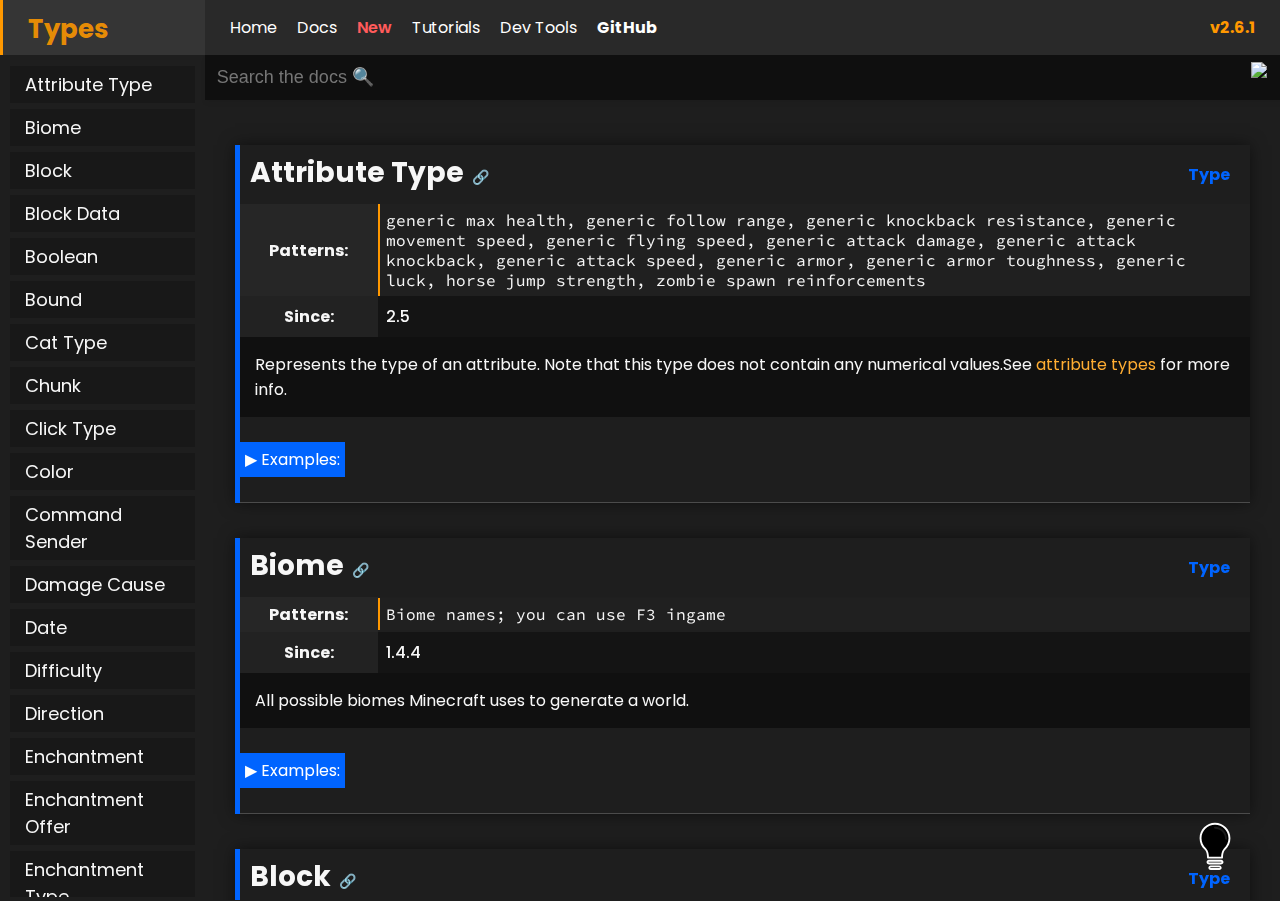
==== classes.html @ e60ff874 "🚀 Follow up with docs PR" ====
<!doctype html> <html> <head> <meta http-equiv="Content-Type" content="text/html; charset=UTF-8"> <meta name="viewport" content="width=device-width, initial-scale=0.8, maximum-scale=1.0"> <meta name="description" content="Skript is a Bukkit plugin which allows server admins to customize their server easily, but without the hassle of programming a plugin or asking/paying someone to program a plugin for them. - SkriptLang/Skript"> <link rel="icon" type="image/png" href="./assets/icon.png"> <meta property="og:type" content="website"> <meta property="og:title" content="Skript Documentation"> <meta property="og:site_name" content="Skript Documentation"> <meta property="og:description" content="Skript is a Bukkit plugin which allows server admins to customize their server easily, but without the hassle of programming a plugin or asking/paying someone to program a plugin for them."> <meta property="og:image" content="https://skriptlang.github.io/Skript/assets/icon.png"> <meta property="og:url" content="https://skriptlang.github.io/Skript/"> <meta name="theme-color" content="#ff9800"> <title>Skript Documentation - 2.6.1</title> <link href="css/styles.css" rel="stylesheet"> <script src="https://ajax.googleapis.com/ajax/libs/jquery/3.6.0/jquery.min.js" defer></script> <script src="./js/main.js" defer></script> <link rel="preconnect" href="https://fonts.gstatic.com"> <link href="https://fonts.googleapis.com/css2?family=Source+Code+Pro:ital,wght@0,200;0,300;0,400;0,500;0,600;0,700;0,900;1,200;1,300;1,400;1,500;1,600;1,700;1,900&display=swap" rel="stylesheet"> <link rel="preconnect" href="https://fonts.gstatic.com"> <link href="https://fonts.googleapis.com/css2?family=Poppins:ital,wght@0,100;0,200;0,300;0,400;0,500;0,600;0,700;0,800;0,900;1,100;1,200;1,300;1,400;1,500;1,600;1,700;1,800;1,900&display=swap" rel="stylesheet"> <link rel="stylesheet" href="https://use.fontawesome.com/releases/v5.15.4/css/all.css" integrity="sha384-DyZ88mC6Up2uqS4h/KRgHuoeGwBcD4Ng9SiP4dIRy0EXTlnuz47vAwmeGwVChigm" crossorigin="anonymous"> </head> <body> <script src="./js/theme-switcher.js"></script> <!-- fix white theme flicker --> <ul id="global-navigation"> <li><a href="index.html">Home</a></li> <div class="menu-tab"> <li><a class="menu-tab-item" href="docs.html">Docs <i class="fas fa-caret-down"></i></a></li> <div class="menu-subtabs"> <a href="events.html">Events</a> <a href="conditions.html">Conditions</a> <a href="sections.html">Sections</a> <a href="effects.html">Effects</a> <a href="expressions.html">Expressions</a> <a href="classes.html">Types</a> <a href="functions.html">Functions</a> </div> </div> <li><a href="docs.html?isNew" class="new-tab">New</a></li> <div class="menu-tab"> <li><a class="menu-tab-item" href="tutorials.html">Tutorials</a></li> <div class="menu-subtabs"> <a href="text.html">Text</a> </div> </div> <div class="menu-tab"> <li><a class="menu-tab-item" href="#">Dev Tools <i class="fas fa-caret-down"></i></a></li> <div class="menu-subtabs"> <a href="javadocs/" target="_blank">Javadocs</a> </div> </div> <li><a href="https://github.com/SkriptLang/Skript/" target="_blank" style="font-weight: bold;">GitHub</a></li> <li style="margin-left: auto;"><a style="font-weight: bold; color: #ff9800" href="https://github.com/SkriptLang/Skript/releases/tag/2.6.1" target="_blank">v2.6.1</a></li> </ul> <nav id="side-nav"> <div id="nav-contents"> <a href="#attributetype">Attribute Type</a> <a href="#biome">Biome</a> <a href="#block">Block</a> <a href="#blockdata">Block Data</a> <a href="#boolean">Boolean</a> <a href="#bound">Bound</a> <a href="#CatType">Cat Type</a> <a href="#chunk">Chunk</a> <a href="#clicktype">Click Type</a> <a href="#color">Color</a> <a href="#commandsender">Command Sender</a> <a href="#damagecause">Damage Cause</a> <a href="#date">Date</a> <a href="#difficulty">Difficulty</a> <a href="#direction">Direction</a> <a href="#enchantment">Enchantment</a> <a href="#enchantmentoffer">Enchantment Offer</a> <a href="#enchantmenttype">Enchantment Type</a> <a href="#entity">Entity</a> <a href="#entitydata">Entity Type</a> <a href="#entitytype">Entity Type with Amount</a> <a href="#environment">Environment</a> <a href="#experience">Experience</a> <a href="#fireworkeffect">Firework Effect</a> <a href="#FireworkType">Firework Type</a> <a href="#gamemode">Game Mode</a> <a href="#gamerule">Gamerule</a> <a href="#gamerulevalue">Gamerule Value</a> <a href="#gene">Gene</a> <a href="#healreason">Heal Reason</a> <a href="#inventory">Inventory</a> <a href="#inventoryaction">Inventory Action</a> <a href="#slot">Inventory Slot</a> <a href="#inventorytype">Inventory Type</a> <a href="#itemstack">Item / Material</a> <a href="#itemtype">Item Type</a> <a href="#livingentity">Living Entity</a> <a href="#location">Location</a> <a href="#materialchoice">Material Choice</a> <a href="#metadataholder">Metadata Holder</a> <a href="#minecrafttag">Minecraft Tag</a> <a href="#money">Money</a> <a href="#nbtcompound">NBT - Compound</a> <a href="#nbttype">NBT - Tag Type</a> <a href="#number">Number</a> <a href="#object">Object</a> <a href="#offlineplayer">Offline Player</a> <a href="#particle">Particle</a> <a href="#player">Player</a> <a href="#potioneffect">Potion Effect</a> <a href="#potioneffecttype">Potion Effect Type</a> <a href="#projectile">Projectile</a> <a href="#region">Region</a> <a href="#resourcepackstate">Resource Pack State</a> <a href="#cachedservericon">Server Icon</a> <a href="#soundcategory">Sound Category</a> <a href="#spawnreason">Spawn Reason</a> <a href="#teleportcause">Teleport Cause</a> <a href="#string">Text</a> <a href="#basecomponent">Text Component - Base Component</a> <a href="#time">Time</a> <a href="#timeperiod">Timeperiod</a> <a href="#timespan">Timespan</a> <a href="#structuretype">Tree Type</a> <a href="#classinfo">Type</a> <a href="#vector">Vector</a> <a href="#visualeffect">Visual Effect</a> <a href="#weathertype">Weather Type</a> <a href="#world">World</a> <a href="#worldcreator">World Creator</a> <a href="#worldtype">World Type</a> </div> </nav> <h1 id="nav-title">Types</h1> <div id="content"> <div class="item-wrapper type-Type" id="attributetype"> <div class="item-title"> <h1 style="display: inline-block">Attribute Type</h1> <a href="#attributetype" class="link-icon">&#128279;</a> <p class="item-type">Type</p> </div> <div class="item-content"> <table> <tr class="item-details"> <td class="item-table-label">Patterns:</td> <td class="noleftpad"> <ul> <li class="skript-code-block">generic max health, generic follow range, generic knockback resistance, generic movement speed, generic flying speed, generic attack damage, generic attack knockback, generic attack speed, generic armor, generic armor toughness, generic luck, horse jump strength, zombie spawn reinforcements</li> </ul> </td> </tr> <tr class="item-details"> <td class="item-table-label">Since:</td> <td>2.5</td> </tr> </table> <div class="item-description"> Represents the type of an attribute. Note that this type does not contain any numerical values.See <a href='https://minecraft.gamepedia.com/Attribute#Attributes'>attribute types</a> for more info. </div> <div class="item-examples"> <p class="example-details-closed">Examples:</p> <div class="skript-code-block"> Missing examples. </div> </div> </div> </div> <div class="item-wrapper type-Type" id="biome"> <div class="item-title"> <h1 style="display: inline-block">Biome</h1> <a href="#biome" class="link-icon">&#128279;</a> <p class="item-type">Type</p> </div> <div class="item-content"> <table> <tr class="item-details"> <td class="item-table-label">Patterns:</td> <td class="noleftpad"> <ul> <li class="skript-code-block">Biome names; you can use F3 ingame</li> </ul> </td> </tr> <tr class="item-details"> <td class="item-table-label">Since:</td> <td>1.4.4</td> </tr> </table> <div class="item-description"> All possible biomes Minecraft uses to generate a world. </div> <div class="item-examples"> <p class="example-details-closed">Examples:</p> <div class="skript-code-block"> biome at the player is desert </div> </div> </div> </div> <div class="item-wrapper type-Type" id="block"> <div class="item-title"> <h1 style="display: inline-block">Block</h1> <a href="#block" class="link-icon">&#128279;</a> <p class="item-type">Type</p> </div> <div class="item-content"> <table> <tr class="item-details"> <td class="item-table-label">Patterns:</td> <td class="noleftpad"> <ul> <li class="skript-code-block">Missing patterns.</li> </ul> </td> </tr> <tr class="item-details"> <td class="item-table-label">Since:</td> <td>1.0</td> </tr> </table> <div class="item-description"> A block in a <a href='#world'>world</a>. It has a <a href='#location'>location</a> and a <a href='#itemstack'>type</a>, and can also have a <a href='#direction'>direction</a> (mostly a <a href='expressions.html#ExprFacing'>facing</a>), an <a href='#inventory'>inventory</a>, or other special properties. </div> <div class="item-examples"> <p class="example-details-closed">Examples:</p> <div class="skript-code-block"> Missing examples. </div> </div> </div> </div> <div class="item-wrapper type-Type" id="blockdata"> <div class="item-title"> <h1 style="display: inline-block">Block Data</h1> <a href="#blockdata" class="link-icon">&#128279;</a> <p class="item-type">Type</p> </div> <div class="item-content"> <table> <tr class="item-details"> <td class="item-table-label">Patterns:</td> <td class="noleftpad"> <ul> <li class="skript-code-block">Missing patterns.</li> </ul> </td> </tr> <tr class="item-details"> <td class="item-table-label">Since:</td> <td>2.5</td> </tr> <tr class="item-details"> <td class="item-table-label">Requirements:</td> <td>Minecraft 1.13+</td> </tr> </table> <div class="item-description"> Block data is the detailed information about a block, referred to in Minecraft as BlockStates, allowing for the manipulation of different aspects of the block, including shape, waterlogging, direction the block is facing, and so much more. Information regarding each block's optional data can be found on Minecraft's Wiki. Find the block you're looking for and scroll down to 'Block States'. Different states must be separated by a semicolon (see examples). The 'minecraft:' namespace is optional, as well as are underscores. </div> <div class="item-examples"> <p class="example-details-closed">Examples:</p> <div class="skript-code-block"> set block at player to campfire[lit=false] <br>set target block of player to oak stairs[facing=north;waterlogged=true] <br>set block at player to grass_block[snowy=true] <br>set loop-block to minecraft:chest[facing=north] <br>set block above player to oak_log[axis=y] <br>set target block of player to minecraft:oak_leaves[distance=2;persistent=false] </div> </div> </div> </div> <div class="item-wrapper type-Type" id="boolean"> <div class="item-title"> <h1 style="display: inline-block">Boolean</h1> <a href="#boolean" class="link-icon">&#128279;</a> <p class="item-type">Type</p> </div> <div class="item-content"> <table> <tr class="item-details"> <td class="item-table-label">Patterns:</td> <td class="noleftpad"> <ul> <li class="skript-code-block">true/yes/on or false/no/off</li> </ul> </td> </tr> <tr class="item-details"> <td class="item-table-label">Since:</td> <td>1.0</td> </tr> </table> <div class="item-description"> A boolean is a value that is either true or false. Other accepted names are 'on' and 'yes' for true, and 'off' and 'no' for false. </div> <div class="item-examples"> <p class="example-details-closed">Examples:</p> <div class="skript-code-block"> set {config.%player%.use mod} to false </div> </div> </div> </div> <div class="item-wrapper type-Type" id="bound"> <div class="item-title"> <h1 style="display: inline-block">Bound</h1> <a href="#bound" class="link-icon">&#128279;</a> <p class="item-type">Type</p> </div> <div class="item-content"> <table> <tr class="item-details"> <td class="item-table-label">Patterns:</td> <td class="noleftpad"> <ul> <li class="skript-code-block">Missing patterns.</li> </ul> </td> </tr> <tr class="item-details"> <td class="item-table-label">Since:</td> <td>1.0.0</td> </tr> </table> <div class="item-description"> Represents a 3D bounding box between 2 points </div> <div class="item-examples"> <p class="example-details-closed">Examples:</p> <div class="skript-code-block"> Missing examples. </div> </div> </div> </div> <div class="item-wrapper type-Type" id="CatType"> <div class="item-title"> <h1 style="display: inline-block">Cat Type</h1> <a href="#CatType" class="link-icon">&#128279;</a> <p class="item-type">Type</p> </div> <div class="item-content"> <table> <tr class="item-details"> <td class="item-table-label">Patterns:</td> <td class="noleftpad"> <ul> <li class="skript-code-block">tabby, black, red, siamese, british shorthair, calico, persian, ragdoll, white, jellie, all black</li> </ul> </td> </tr> <tr class="item-details"> <td class="item-table-label">Since:</td> <td>2.4</td> </tr> <tr class="item-details"> <td class="item-table-label">Requirements:</td> <td>Minecraft 1.14 or newer</td> </tr> </table> <div class="item-description"> Represents the race/type of a cat entity. </div> <div class="item-examples"> <p class="example-details-closed">Examples:</p> <div class="skript-code-block"> Missing examples. </div> </div> </div> </div> <div class="item-wrapper type-Type" id="chunk"> <div class="item-title"> <h1 style="display: inline-block">Chunk</h1> <a href="#chunk" class="link-icon">&#128279;</a> <p class="item-type">Type</p> </div> <div class="item-content"> <table> <tr class="item-details"> <td class="item-table-label">Patterns:</td> <td class="noleftpad"> <ul> <li class="skript-code-block">Missing patterns.</li> </ul> </td> </tr> <tr class="item-details"> <td class="item-table-label">Since:</td> <td>2.0</td> </tr> </table> <div class="item-description"> A chunk is a cuboid of 16×16×128 (x×z×y) blocks. Chunks are spread on a fixed rectangular grid in their world. </div> <div class="item-examples"> <p class="example-details-closed">Examples:</p> <div class="skript-code-block"> Missing examples. </div> </div> </div> </div> <div class="item-wrapper type-Type" id="clicktype"> <div class="item-title"> <h1 style="display: inline-block">Click Type</h1> <a href="#clicktype" class="link-icon">&#128279;</a> <p class="item-type">Type</p> </div> <div class="item-content"> <table> <tr class="item-details"> <td class="item-table-label">Patterns:</td> <td class="noleftpad"> <ul> <li class="skript-code-block">left mouse button, left mouse button with shift, right mouse button, right mouse button with shift, window border using right mouse button, window border using left mouse button, middle mouse button, number key, double click using mouse, drop key, drop key with control, creative action, swap offhand, unknown</li> </ul> </td> </tr> <tr class="item-details"> <td class="item-table-label">Since:</td> <td>2.2-dev16b, 2.2-dev35 (renamed to click type)</td> </tr> </table> <div class="item-description"> Click type, mostly for inventory events. Tells exactly which keys/buttons player pressed, assuming that default keybindings are used in client side. </div> <div class="item-examples"> <p class="example-details-closed">Examples:</p> <div class="skript-code-block"> Missing examples. </div> </div> </div> </div> <div class="item-wrapper type-Type" id="color"> <div class="item-title"> <h1 style="display: inline-block">Color</h1> <a href="#color" class="link-icon">&#128279;</a> <p class="item-type">Type</p> </div> <div class="item-content"> <table> <tr class="item-details"> <td class="item-table-label">Patterns:</td> <td class="noleftpad"> <ul> <li class="skript-code-block">black, dark grey/dark gray, grey/light grey/gray/light gray/silver, white, blue/dark blue, cyan/aqua/dark cyan/dark aqua, light blue/light cyan/light aqua, green/dark green, light green/lime/lime green, yellow/light yellow, orange/gold/dark yellow, red/dark red, pink/light red, purple/dark purple, magenta/light purple, brown/indigo</li> </ul> </td> </tr> <tr class="item-details"> <td class="item-table-label">Since:</td> <td>Unknown</td> </tr> </table> <div class="item-description"> Wool, dye and chat colours. </div> <div class="item-examples"> <p class="example-details-closed">Examples:</p> <div class="skript-code-block"> color of the sheep is red or black <br>set the colour of the block to green <br>message "You're holding a <%color of tool%>%color of tool%<reset> wool block" </div> </div> </div> </div> <div class="item-wrapper type-Type" id="commandsender"> <div class="item-title"> <h1 style="display: inline-block">Command Sender</h1> <a href="#commandsender" class="link-icon">&#128279;</a> <p class="item-type">Type</p> </div> <div class="item-content"> <table> <tr class="item-details"> <td class="item-table-label">Patterns:</td> <td class="noleftpad"> <ul> <li class="skript-code-block">use <a href='expressions.html#LitConsole'>the console</a> for the console</li> <li class="skript-code-block">see <a href='#player'>player</a> for players.</li> </ul> </td> </tr> <tr class="item-details"> <td class="item-table-label">Since:</td> <td>1.0</td> </tr> </table> <div class="item-description"> A player or the console. </div> <div class="item-examples"> <p class="example-details-closed">Examples:</p> <div class="skript-code-block"> command /push [&lt;player&gt;]: <br>&nbsp;&nbsp;&nbsp;&nbsp;trigger: <br>&nbsp;&nbsp;&nbsp;&nbsp;&nbsp;&nbsp;&nbsp;&nbsp;if arg-1 is not set: <br>&nbsp;&nbsp;&nbsp;&nbsp;&nbsp;&nbsp;&nbsp;&nbsp;&nbsp;&nbsp;&nbsp;&nbsp;if command sender is console: <br>&nbsp;&nbsp;&nbsp;&nbsp;&nbsp;&nbsp;&nbsp;&nbsp;&nbsp;&nbsp;&nbsp;&nbsp;&nbsp;&nbsp;&nbsp;&nbsp;send "You can't push yourself as a console :\" to sender <br>&nbsp;&nbsp;&nbsp;&nbsp;&nbsp;&nbsp;&nbsp;&nbsp;&nbsp;&nbsp;&nbsp;&nbsp;&nbsp;&nbsp;&nbsp;&nbsp;stop <br>&nbsp;&nbsp;&nbsp;&nbsp;&nbsp;&nbsp;&nbsp;&nbsp;&nbsp;&nbsp;&nbsp;&nbsp;push sender upwards with force 2 <br>&nbsp;&nbsp;&nbsp;&nbsp;&nbsp;&nbsp;&nbsp;&nbsp;&nbsp;&nbsp;&nbsp;&nbsp;send "Yay!" <br>&nbsp;&nbsp;&nbsp;&nbsp;&nbsp;&nbsp;&nbsp;&nbsp;else: <br>&nbsp;&nbsp;&nbsp;&nbsp;&nbsp;&nbsp;&nbsp;&nbsp;&nbsp;&nbsp;&nbsp;&nbsp;push arg-1 upwards with force 2 <br>&nbsp;&nbsp;&nbsp;&nbsp;&nbsp;&nbsp;&nbsp;&nbsp;&nbsp;&nbsp;&nbsp;&nbsp;send "Yay!" to sender and arg-1 </div> </div> </div> </div> <div class="item-wrapper type-Type" id="damagecause"> <div class="item-title"> <h1 style="display: inline-block">Damage Cause</h1> <a href="#damagecause" class="link-icon">&#128279;</a> <p class="item-type">Type</p> </div> <div class="item-content"> <table> <tr class="item-details"> <td class="item-table-label">Patterns:</td> <td class="noleftpad"> <ul> <li class="skript-code-block">contact, attack, sweep attack, projectile, suffocation, fall, fire, burning, melting, lava, drowning, block explosion, entity explosion, void, lightning, suicide, starvation, poison, potion, wither, falling block, thorns, dragon's breath, unknown, hitting wall while flying, magma, cramming, dryout</li> </ul> </td> </tr> <tr class="item-details"> <td class="item-table-label">Since:</td> <td>2.0</td> </tr> </table> <div class="item-description"> The cause/type of a <a href='events.html#damage'>damage event</a>, e.g. lava, fall, fire, drowning, explosion, poison, etc. Please note that support for this type is very rudimentary, e.g. lava, fire and burning, as well as projectile and attack are considered different types. </div> <div class="item-examples"> <p class="example-details-closed">Examples:</p> <div class="skript-code-block"> Missing examples. </div> </div> </div> </div> <div class="item-wrapper type-Type" id="date"> <div class="item-title"> <h1 style="display: inline-block">Date</h1> <a href="#date" class="link-icon">&#128279;</a> <p class="item-type">Type</p> </div> <div class="item-content"> <table> <tr class="item-details"> <td class="item-table-label">Patterns:</td> <td class="noleftpad"> <ul> <li class="skript-code-block">Missing patterns.</li> </ul> </td> </tr> <tr class="item-details"> <td class="item-table-label">Since:</td> <td>1.4</td> </tr> </table> <div class="item-description"> A date is a certain point in the real world's time which can currently only be obtained with <a href='./expressions.html#ExprNow'>now</a>. See <a href='#time'>time</a> and <a href='#timespan'>timespan</a> for the other time types of Skript. </div> <div class="item-examples"> <p class="example-details-closed">Examples:</p> <div class="skript-code-block"> set {_yesterday} to now <br>subtract a day from {_yesterday} <br># now {_yesterday} represents the date 24 hours before now </div> </div> </div> </div> <div class="item-wrapper type-Type" id="difficulty"> <div class="item-title"> <h1 style="display: inline-block">Difficulty</h1> <a href="#difficulty" class="link-icon">&#128279;</a> <p class="item-type">Type</p> </div> <div class="item-content"> <table> <tr class="item-details"> <td class="item-table-label">Patterns:</td> <td class="noleftpad"> <ul> <li class="skript-code-block">peaceful, easy, medium, hard</li> </ul> </td> </tr> <tr class="item-details"> <td class="item-table-label">Since:</td> <td>2.3</td> </tr> </table> <div class="item-description"> The difficulty of a <a href='#world'>world</a>. </div> <div class="item-examples"> <p class="example-details-closed">Examples:</p> <div class="skript-code-block"> Missing examples. </div> </div> </div> </div> <div class="item-wrapper type-Type" id="direction"> <div class="item-title"> <h1 style="display: inline-block">Direction</h1> <a href="#direction" class="link-icon">&#128279;</a> <p class="item-type">Type</p> </div> <div class="item-content"> <table> <tr class="item-details"> <td class="item-table-label">Patterns:</td> <td class="noleftpad"> <ul> <li class="skript-code-block">see <a href='./expressions.html#ExprDirection'>direction (expression)</a></li> </ul> </td> </tr> <tr class="item-details"> <td class="item-table-label">Since:</td> <td>2.0</td> </tr> </table> <div class="item-description"> A direction, e.g. north, east, behind, 5 south east, 1.3 meters to the right, etc. <a href='#location'>Locations</a> and some <a href='#block'>blocks</a> also have a direction, but without a length. Please note that directions have changed extensively in the betas and might not work perfectly. They can also not be used as command arguments. </div> <div class="item-examples"> <p class="example-details-closed">Examples:</p> <div class="skript-code-block"> set the block below the victim to a chest <br>loop blocks from the block infront of the player to the block 10 below the player: <br>&nbsp;&nbsp;&nbsp;&nbsp;set the block behind the loop-block to water </div> </div> </div> </div> <div class="item-wrapper type-Type" id="enchantment"> <div class="item-title"> <h1 style="display: inline-block">Enchantment</h1> <a href="#enchantment" class="link-icon">&#128279;</a> <p class="item-type">Type</p> </div> <div class="item-content"> <table> <tr class="item-details"> <td class="item-table-label">Patterns:</td> <td class="noleftpad"> <ul> <li class="skript-code-block">Frost Walker, Feather Falling, Unbreaking, Knockback, Projectile Protection, Respiration, Punch, Protection, Blast Protection, Lure, Impaling, Smite, Silk Touch, Infinity, Luck of The Sea, Thorns, Multishot, Curse of Vanishing, Fire Aspect, Flame, Depth Strider, Piercing, Fire Protection, Sharpness, Power, Sweeping Edge, Aqua Affinity, Curse of Binding, Bane of Arthropods, Soul Speed, Looting, Efficiency, Mending, Riptide, Quick Charge, Fortune, Loyalty, Channeling</li> </ul> </td> </tr> <tr class="item-details"> <td class="item-table-label">Since:</td> <td>1.4.6</td> </tr> </table> <div class="item-description"> An enchantment, e.g. 'sharpness' or 'fortune'. Unlike <a href='#enchantmenttype'>enchantment type</a> this type has no level, but you usually don't need to use this type anyway. </div> <div class="item-examples"> <p class="example-details-closed">Examples:</p> <div class="skript-code-block"> Missing examples. </div> </div> </div> </div> <div class="item-wrapper type-Type" id="enchantmentoffer"> <div class="item-title"> <h1 style="display: inline-block">Enchantment Offer</h1> <a href="#enchantmentoffer" class="link-icon">&#128279;</a> <p class="item-type">Type</p> </div> <div class="item-content"> <table> <tr class="item-details"> <td class="item-table-label">Patterns:</td> <td class="noleftpad"> <ul> <li class="skript-code-block">Missing patterns.</li> </ul> </td> </tr> <tr class="item-details"> <td class="item-table-label">Since:</td> <td>2.5</td> </tr> </table> <div class="item-description"> The enchantmentoffer in an enchant prepare event. </div> <div class="item-examples"> <p class="example-details-closed">Examples:</p> <div class="skript-code-block"> on enchant prepare: <br>&nbsp;&nbsp;&nbsp;&nbsp;set enchant offer 1 to sharpness 1 <br>&nbsp;&nbsp;&nbsp;&nbsp;set the cost of enchant offer 1 to 10 levels </div> </div> </div> </div> <div class="item-wrapper type-Type" id="enchantmenttype"> <div class="item-title"> <h1 style="display: inline-block">Enchantment Type</h1> <a href="#enchantmenttype" class="link-icon">&#128279;</a> <p class="item-type">Type</p> </div> <div class="item-content"> <table> <tr class="item-details"> <td class="item-table-label">Patterns:</td> <td class="noleftpad"> <ul> <li class="skript-code-block">&lt;enchantment&gt; [&lt;level&gt;]</li> </ul> </td> </tr> <tr class="item-details"> <td class="item-table-label">Since:</td> <td>1.4.6</td> </tr> </table> <div class="item-description"> An enchantment with an optional level, e.g. 'sharpness 2' or 'fortune'. </div> <div class="item-examples"> <p class="example-details-closed">Examples:</p> <div class="skript-code-block"> enchant the player's tool with sharpness 5 <br>helmet is enchanted with waterbreathing </div> </div> </div> </div> <div class="item-wrapper type-Type" id="entity"> <div class="item-title"> <h1 style="display: inline-block">Entity</h1> <a href="#entity" class="link-icon">&#128279;</a> <p class="item-type">Type</p> </div> <div class="item-content"> <table> <tr class="item-details"> <td class="item-table-label">Patterns:</td> <td class="noleftpad"> <ul> <li class="skript-code-block">player, op, wolf, tamed ocelot, powered creeper, zombie, unsaddled pig, fireball, arrow, dropped item, item frame, etc.</li> </ul> </td> </tr> <tr class="item-details"> <td class="item-table-label">Since:</td> <td>1.0</td> </tr> </table> <div class="item-description"> An entity is something in a <a href='#world'>world</a> that's not a <a href='#block'>block</a>, e.g. a <a href='#player'>player</a>, a skeleton, or a zombie, but also <a href='#projectile'>projectiles</a> like arrows, fireballs or thrown potions, or special entities like dropped items, falling blocks or paintings. </div> <div class="item-examples"> <p class="example-details-closed">Examples:</p> <div class="skript-code-block"> entity is a zombie or creeper <br>player is an op <br>projectile is an arrow <br>shoot a fireball from the player </div> </div> </div> </div> <div class="item-wrapper type-Type" id="entitydata"> <div class="item-title"> <h1 style="display: inline-block">Entity Type</h1> <a href="#entitydata" class="link-icon">&#128279;</a> <p class="item-type">Type</p> </div> <div class="item-content"> <table> <tr class="item-details"> <td class="item-table-label">Patterns:</td> <td class="noleftpad"> <ul> <li class="skript-code-block"><i>Detailed usage will be added eventually</i></li> </ul> </td> </tr> <tr class="item-details"> <td class="item-table-label">Since:</td> <td>1.3</td> </tr> </table> <div class="item-description"> The type of an <a href='#entity'>entity</a>, e.g. player, wolf, powered creeper, etc. </div> <div class="item-examples"> <p class="example-details-closed">Examples:</p> <div class="skript-code-block"> victim is a cow <br>spawn a creeper </div> </div> </div> </div> <div class="item-wrapper type-Type" id="entitytype"> <div class="item-title"> <h1 style="display: inline-block">Entity Type with Amount</h1> <a href="#entitytype" class="link-icon">&#128279;</a> <p class="item-type">Type</p> </div> <div class="item-content"> <table> <tr class="item-details"> <td class="item-table-label">Patterns:</td> <td class="noleftpad"> <ul> <li class="skript-code-block">&lt;<a href='#number'>number</a>&gt; &lt;entity type&gt;</li> </ul> </td> </tr> <tr class="item-details"> <td class="item-table-label">Since:</td> <td>1.3</td> </tr> </table> <div class="item-description"> An <a href='#entitydata'>entity type</a> with an amount, e.g. '2 zombies'. I might remove this type in the future and make a more general 'type' type, i.e. a type that has a number and a type. </div> <div class="item-examples"> <p class="example-details-closed">Examples:</p> <div class="skript-code-block"> spawn 5 creepers behind the player </div> </div> </div> </div> <div class="item-wrapper type-Type" id="environment"> <div class="item-title"> <h1 style="display: inline-block">Environment</h1> <a href="#environment" class="link-icon">&#128279;</a> <p class="item-type">Type</p> </div> <div class="item-content"> <table> <tr class="item-details"> <td class="item-table-label">Patterns:</td> <td class="noleftpad"> <ul> <li class="skript-code-block">custom, nether, normal, the end</li> </ul> </td> </tr> <tr class="item-details"> <td class="item-table-label">Since:</td> <td>1.8.0</td> </tr> </table> <div class="item-description"> The environment of a world. </div> <div class="item-examples"> <p class="example-details-closed">Examples:</p> <div class="skript-code-block"> set environment of {_creator} to nether </div> </div> </div> </div> <div class="item-wrapper type-Type" id="experience"> <div class="item-title"> <h1 style="display: inline-block">Experience</h1> <a href="#experience" class="link-icon">&#128279;</a> <p class="item-type">Type</p> </div> <div class="item-content"> <table> <tr class="item-details"> <td class="item-table-label">Patterns:</td> <td class="noleftpad"> <ul> <li class="skript-code-block">[&lt;number&gt;] ([e]xp|experience [point[s]])</li> </ul> </td> </tr> <tr class="item-details"> <td class="item-table-label">Since:</td> <td>2.0</td> </tr> </table> <div class="item-description"> Experience points. Please note that Bukkit only allows to give XP, but not remove XP from players. You can however change a player's <a href='./expressions.html#ExprLevel'>level</a> and <a href='./expressions/#ExprLevelProgress'>level progress</a> freely. </div> <div class="item-examples"> <p class="example-details-closed">Examples:</p> <div class="skript-code-block"> give 10 xp to the player </div> </div> </div> </div> <div class="item-wrapper type-Type" id="fireworkeffect"> <div class="item-title"> <h1 style="display: inline-block">Firework Effect</h1> <a href="#fireworkeffect" class="link-icon">&#128279;</a> <p class="item-type">Type</p> </div> <div class="item-content"> <table> <tr class="item-details"> <td class="item-table-label">Patterns:</td> <td class="noleftpad"> <ul> <li class="skript-code-block">Missing patterns.</li> </ul> </td> </tr> <tr class="item-details"> <td class="item-table-label">Since:</td> <td>2.4</td> </tr> </table> <div class="item-description"> A configuration of effects that defines the firework when exploded which can be used in the <a href='effects.html#EffFireworkLaunch'>launch firework</a> effect. See the <a href='expressions.html#ExprFireworkEffect'>firework effect</a> expression for detailed patterns. </div> <div class="item-examples"> <p class="example-details-closed">Examples:</p> <div class="skript-code-block"> launch flickering trailing burst firework colored blue and green at player <br>launch trailing flickering star coloured purple, yellow, blue, green and red fading to pink at target entity <br>launch ball large coloured red, purple and white fading to light green and black at player's location with duration 1 </div> </div> </div> </div> <div class="item-wrapper type-Type" id="FireworkType"> <div class="item-title"> <h1 style="display: inline-block">Firework Type</h1> <a href="#FireworkType" class="link-icon">&#128279;</a> <p class="item-type">Type</p> </div> <div class="item-content"> <table> <tr class="item-details"> <td class="item-table-label">Patterns:</td> <td class="noleftpad"> <ul> <li class="skript-code-block">ball, large ball, star, burst, creeper</li> </ul> </td> </tr> <tr class="item-details"> <td class="item-table-label">Since:</td> <td>2.4</td> </tr> </table> <div class="item-description"> The type of a <a href='#fireworkeffect'>fireworkeffect</a>. </div> <div class="item-examples"> <p class="example-details-closed">Examples:</p> <div class="skript-code-block"> Missing examples. </div> </div> </div> </div> <div class="item-wrapper type-Type" id="gamemode"> <div class="item-title"> <h1 style="display: inline-block">Game Mode</h1> <a href="#gamemode" class="link-icon">&#128279;</a> <p class="item-type">Type</p> </div> <div class="item-content"> <table> <tr class="item-details"> <td class="item-table-label">Patterns:</td> <td class="noleftpad"> <ul> <li class="skript-code-block">creative/survival/adventure/spectator</li> </ul> </td> </tr> <tr class="item-details"> <td class="item-table-label">Since:</td> <td>1.0</td> </tr> </table> <div class="item-description"> The game modes survival, creative, adventure and spectator. </div> <div class="item-examples"> <p class="example-details-closed">Examples:</p> <div class="skript-code-block"> player's gamemode is survival <br>set the player argument's game mode to creative </div> </div> </div> </div> <div class="item-wrapper type-Type" id="gamerule"> <div class="item-title"> <h1 style="display: inline-block">Gamerule</h1> <a href="#gamerule" class="link-icon">&#128279;</a> <p class="item-type">Type</p> </div> <div class="item-content"> <table> <tr class="item-details"> <td class="item-table-label">Patterns:</td> <td class="noleftpad"> <ul> <li class="skript-code-block">doFireTick, maxCommandChainLength, fireDamage, reducedDebugInfo, disableElytraMovementCheck, announceAdvancements, drowningDamage, commandBlockOutput, forgiveDeadPlayers, doMobSpawning, maxEntityCramming, disableRaids, doWeatherCycle, doDaylightCycle, showDeathMessages, doTileDrops, universalAnger, doInsomnia, doImmediateRespawn, naturalRegeneration, doMobLoot, fallDamage, keepInventory, doEntityDrops, doLimitedCrafting, mobGriefing, randomTickSpeed, spawnRadius, doTraderSpawning, logAdminCommands, spectatorsGenerateChunks, sendCommandFeedback, doPatrolSpawning</li> </ul> </td> </tr> <tr class="item-details"> <td class="item-table-label">Since:</td> <td>2.5</td> </tr> <tr class="item-details"> <td class="item-table-label">Requirements:</td> <td>Minecraft 1.13 or newer</td> </tr> </table> <div class="item-description"> A gamerule </div> <div class="item-examples"> <p class="example-details-closed">Examples:</p> <div class="skript-code-block"> Missing examples. </div> </div> </div> </div> <div class="item-wrapper type-Type" id="gamerulevalue"> <div class="item-title"> <h1 style="display: inline-block">Gamerule Value</h1> <a href="#gamerulevalue" class="link-icon">&#128279;</a> <p class="item-type">Type</p> </div> <div class="item-content"> <table> <tr class="item-details"> <td class="item-table-label">Patterns:</td> <td class="noleftpad"> <ul> <li class="skript-code-block">Missing patterns.</li> </ul> </td> </tr> <tr class="item-details"> <td class="item-table-label">Since:</td> <td>2.5</td> </tr> </table> <div class="item-description"> A wrapper for the value of a gamerule for a world. </div> <div class="item-examples"> <p class="example-details-closed">Examples:</p> <div class="skript-code-block"> Missing examples. </div> </div> </div> </div> <div class="item-wrapper type-Type" id="gene"> <div class="item-title"> <h1 style="display: inline-block">Gene</h1> <a href="#gene" class="link-icon">&#128279;</a> <p class="item-type">Type</p> </div> <div class="item-content"> <table> <tr class="item-details"> <td class="item-table-label">Patterns:</td> <td class="noleftpad"> <ul> <li class="skript-code-block">normal, lazy, worried, playful, brown, weak, aggressive</li> </ul> </td> </tr> <tr class="item-details"> <td class="item-table-label">Since:</td> <td>2.4</td> </tr> <tr class="item-details"> <td class="item-table-label">Requirements:</td> <td>Minecraft 1.14 or newer</td> </tr> </table> <div class="item-description"> Represents a Panda's main or hidden gene. See <a href='https://minecraft.gamepedia.com/Panda#Genetics'>genetics</a> for more info. </div> <div class="item-examples"> <p class="example-details-closed">Examples:</p> <div class="skript-code-block"> Missing examples. </div> </div> </div> </div> <div class="item-wrapper type-Type" id="healreason"> <div class="item-title"> <h1 style="display: inline-block">Heal Reason</h1> <a href="#healreason" class="link-icon">&#128279;</a> <p class="item-type">Type</p> </div> <div class="item-content"> <table> <tr class="item-details"> <td class="item-table-label">Patterns:</td> <td class="noleftpad"> <ul> <li class="skript-code-block">peaceful regeneration, satiated, eating, end crystal, magic, magic regen, wither spawning, withering, unknown</li> </ul> </td> </tr> <tr class="item-details"> <td class="item-table-label">Since:</td> <td>2.5</td> </tr> </table> <div class="item-description"> The heal reason in a heal event. </div> <div class="item-examples"> <p class="example-details-closed">Examples:</p> <div class="skript-code-block"> Missing examples. </div> </div> </div> </div> <div class="item-wrapper type-Type" id="inventory"> <div class="item-title"> <h1 style="display: inline-block">Inventory</h1> <a href="#inventory" class="link-icon">&#128279;</a> <p class="item-type">Type</p> </div> <div class="item-content"> <table> <tr class="item-details"> <td class="item-table-label">Patterns:</td> <td class="noleftpad"> <ul> <li class="skript-code-block">Missing patterns.</li> </ul> </td> </tr> <tr class="item-details"> <td class="item-table-label">Since:</td> <td>1.0</td> </tr> </table> <div class="item-description"> An inventory of a <a href='#player'>player</a> or <a href='#block'>block</a>. Inventories have many effects and conditions regarding the items contained. An inventory has a fixed amount of <a href='#slot'>slots</a> which represent a specific place in the inventory, e.g. the <a href='expressions.html#ExprArmorSlot'>helmet slot</a> for players (Please note that slot support is still very limited but will be improved eventually). </div> <div class="item-examples"> <p class="example-details-closed">Examples:</p> <div class="skript-code-block"> Missing examples. </div> </div> </div> </div> <div class="item-wrapper type-Type" id="inventoryaction"> <div class="item-title"> <h1 style="display: inline-block">Inventory Action</h1> <a href="#inventoryaction" class="link-icon">&#128279;</a> <p class="item-type">Type</p> </div> <div class="item-content"> <table> <tr class="item-details"> <td class="item-table-label">Patterns:</td> <td class="noleftpad"> <ul> <li class="skript-code-block">nothing, pickup all, pickup some, pickup half, pickup one item, place all, place some, place one, swap with cursor, drop all from cursor, drop one from cursor, drop all from slot, drop one from slot, instant move, hotbar move and readd, swap with hotbar, clone stack, collect to cursor, unknown</li> </ul> </td> </tr> <tr class="item-details"> <td class="item-table-label">Since:</td> <td>2.2-dev16</td> </tr> </table> <div class="item-description"> What player just did in inventory event. Note that when in creative game mode, most actions do not work correctly. </div> <div class="item-examples"> <p class="example-details-closed">Examples:</p> <div class="skript-code-block"> Missing examples. </div> </div> </div> </div> <div class="item-wrapper type-Type" id="slot"> <div class="item-title"> <h1 style="display: inline-block">Inventory Slot</h1> <a href="#slot" class="link-icon">&#128279;</a> <p class="item-type">Type</p> </div> <div class="item-content"> <table> <tr class="item-details"> <td class="item-table-label">Patterns:</td> <td class="noleftpad"> <ul> <li class="skript-code-block">Missing patterns.</li> </ul> </td> </tr> <tr class="item-details"> <td class="item-table-label">Since:</td> <td>Unknown</td> </tr> </table> <div class="item-description"> Represents a single slot of an <a href='#inventory'>inventory</a>. Notable slots are the <a href='./expressions.html#ExprArmorSlot'>armour slots</a> and <a href='./expressions/#ExprFurnaceSlot'>furnace slots</a>. The most important property that distinguishes a slot from an <a href='#itemstack'>item</a> is its ability to be changed, e.g. it can be set, deleted, enchanted, etc. (Some item expressions can be changed as well, e.g. items stored in variables. For that matter: slots are never saved to variables, only the items they represent at the time when the variable is set). Please note that <a href='./expressions.html#ExprTool'>tool</a> can be regarded a slot, but it can actually change it's position, i.e. doesn't represent always the same slot. </div> <div class="item-examples"> <p class="example-details-closed">Examples:</p> <div class="skript-code-block"> set tool of player to dirt <br>delete helmet of the victim <br>set the colour of the player's tool to green <br>enchant the player's chestplate with projectile protection 5 </div> </div> </div> </div> <div class="item-wrapper type-Type" id="inventorytype"> <div class="item-title"> <h1 style="display: inline-block">Inventory Type</h1> <a href="#inventorytype" class="link-icon">&#128279;</a> <p class="item-type">Type</p> </div> <div class="item-content"> <table> <tr class="item-details"> <td class="item-table-label">Patterns:</td> <td class="noleftpad"> <ul> <li class="skript-code-block">chest inventory, dispenser inventory, dropper inventory, furnace inventory, workbench inventory, crafting table inventory, enchanting table inventory, brewing stand inventory, player inventory, creative inventory, merchant inventory, ender chest inventory, anvil inventory, smithing inventory, beacon inventory, hopper inventory, shulker box inventory, barrel inventory, blast furnace inventory, lectern inventory, smoker inventory, loom inventory, cartography table inventory, grindstone inventory, stonecutter inventory</li> </ul> </td> </tr> <tr class="item-details"> <td class="item-table-label">Since:</td> <td>2.2-dev32</td> </tr> </table> <div class="item-description"> Minecraft has several different inventory types with their own use cases. </div> <div class="item-examples"> <p class="example-details-closed">Examples:</p> <div class="skript-code-block"> Missing examples. </div> </div> </div> </div> <div class="item-wrapper type-Type" id="itemstack"> <div class="item-title"> <h1 style="display: inline-block">Item / Material</h1> <a href="#itemstack" class="link-icon">&#128279;</a> <p class="item-type">Type</p> </div> <div class="item-content"> <table> <tr class="item-details"> <td class="item-table-label">Patterns:</td> <td class="noleftpad"> <ul> <li class="skript-code-block"><code>[&lt;number&gt; [of]] &lt;alias&gt; [of &lt;enchantment&gt; &lt;level&gt;]</code>, Where &lt;alias&gt; must be an alias that represents exactly one item (i.e cannot be a general alias like 'sword' or 'plant')</li> </ul> </td> </tr> <tr class="item-details"> <td class="item-table-label">Since:</td> <td>1.0</td> </tr> </table> <div class="item-description"> An item, e.g. a stack of torches, a furnace, or a wooden sword of sharpness 2. Unlike <a href='#itemtype'>item type</a> an item can only represent exactly one item (e.g. an upside-down cobblestone stair facing west), while an item type can represent a whole range of items (e.g. any cobble stone stairs regardless of direction). You don't usually need this type except when you want to make a command that only accepts an exact item. Please note that currently 'material' is exactly the same as 'item', i.e. can have an amount & enchantments. </div> <div class="item-examples"> <p class="example-details-closed">Examples:</p> <div class="skript-code-block"> set {_item} to type of the targeted block <br>{_item} is a torch </div> </div> </div> </div> <div class="item-wrapper type-Type" id="itemtype"> <div class="item-title"> <h1 style="display: inline-block">Item Type</h1> <a href="#itemtype" class="link-icon">&#128279;</a> <p class="item-type">Type</p> </div> <div class="item-content"> <table> <tr class="item-details"> <td class="item-table-label">Patterns:</td> <td class="noleftpad"> <ul> <li class="skript-code-block">[&lt;number&gt; [of]] [all/every] &lt;alias&gt; [of &lt;enchantment&gt; [&lt;level&gt;] [,/and &lt;more enchantments...&gt;]]</li> </ul> </td> </tr> <tr class="item-details"> <td class="item-table-label">Since:</td> <td>1.0</td> </tr> </table> <div class="item-description"> An item type is an alias, e.g. 'a pickaxe', 'all plants', etc., and can result in different items when added to an inventory, and unlike <a href='#itemstack'>items</a> they are well suited for checking whether an inventory contains a certain item or whether a certain item is of a certain type. An item type can also have one or more <a href='#enchantmenttype'>enchantments</a> with or without a specific level defined, and can optionally start with 'all' or 'every' to make this item type represent <i>all</i> types that the alias represents, including data ranges. </div> <div class="item-examples"> <p class="example-details-closed">Examples:</p> <div class="skript-code-block"> give 4 torches to the player <br>add all slabs to the inventory of the block <br>player's tool is a diamond sword of sharpness <br>remove a pickaxes of fortune 4 from {stored items::*} <br>set {_item} to 10 of every upside-down stair <br>block is dirt or farmland </div> </div> </div> </div> <div class="item-wrapper type-Type" id="livingentity"> <div class="item-title"> <h1 style="display: inline-block">Living Entity</h1> <a href="#livingentity" class="link-icon">&#128279;</a> <p class="item-type">Type</p> </div> <div class="item-content"> <table> <tr class="item-details"> <td class="item-table-label">Patterns:</td> <td class="noleftpad"> <ul> <li class="skript-code-block">see <a href='#entity'>entity</a>, but ignore inanimate objects</li> </ul> </td> </tr> <tr class="item-details"> <td class="item-table-label">Since:</td> <td>1.0</td> </tr> </table> <div class="item-description"> A living <a href='#entity'>entity</a>, i.e. a mob or <a href='#player'>player</a>, not inanimate entities like <a href='#projectile'>projectiles</a> or dropped items. </div> <div class="item-examples"> <p class="example-details-closed">Examples:</p> <div class="skript-code-block"> spawn 5 powered creepers <br>shoot a zombie from the creeper </div> </div> </div> </div> <div class="item-wrapper type-Type" id="location"> <div class="item-title"> <h1 style="display: inline-block">Location</h1> <a href="#location" class="link-icon">&#128279;</a> <p class="item-type">Type</p> </div> <div class="item-content"> <table> <tr class="item-details"> <td class="item-table-label">Patterns:</td> <td class="noleftpad"> <ul> <li class="skript-code-block">Missing patterns.</li> </ul> </td> </tr> <tr class="item-details"> <td class="item-table-label">Since:</td> <td>1.0</td> </tr> </table> <div class="item-description"> A location in a <a href='#world'>world</a>. Locations are world-specific and even store a <a href='#direction'>direction</a>, e.g. if you save a location and later teleport to it you will face the exact same direction you did when you saved the location. </div> <div class="item-examples"> <p class="example-details-closed">Examples:</p> <div class="skript-code-block"> Missing examples. </div> </div> </div> </div> <div class="item-wrapper type-Type" id="materialchoice"> <div class="item-title"> <h1 style="display: inline-block">Material Choice</h1> <a href="#materialchoice" class="link-icon">&#128279;</a> <p class="item-type">Type</p> </div> <div class="item-content"> <table> <tr class="item-details"> <td class="item-table-label">Patterns:</td> <td class="noleftpad"> <ul> <li class="skript-code-block">see material choice expression</li> </ul> </td> </tr> <tr class="item-details"> <td class="item-table-label">Since:</td> <td>1.10.0</td> </tr> </table> <div class="item-description"> Represents a set of materials/minecraft tags which can be used in some recipes. Requires Minecraft 1.13+ </div> <div class="item-examples"> <p class="example-details-closed">Examples:</p> <div class="skript-code-block"> set {_a} to material choice of diamond sword, diamond shovel and diamond hoe <br>set {_a} to material choice of every sword <br>set {_a} to material choice of minecraft tag "doors" </div> </div> </div> </div> <div class="item-wrapper type-Type" id="metadataholder"> <div class="item-title"> <h1 style="display: inline-block">Metadata Holder</h1> <a href="#metadataholder" class="link-icon">&#128279;</a> <p class="item-type">Type</p> </div> <div class="item-content"> <table> <tr class="item-details"> <td class="item-table-label">Patterns:</td> <td class="noleftpad"> <ul> <li class="skript-code-block">Missing patterns.</li> </ul> </td> </tr> <tr class="item-details"> <td class="item-table-label">Since:</td> <td>2.2-dev36</td> </tr> </table> <div class="item-description"> Something that can hold metadata (e.g. an entity or block) </div> <div class="item-examples"> <p class="example-details-closed">Examples:</p> <div class="skript-code-block"> set metadata value "super cool" of player to true </div> </div> </div> </div> <div class="item-wrapper type-Type" id="minecrafttag"> <div class="item-title"> <h1 style="display: inline-block">Minecraft Tag</h1> <a href="#minecrafttag" class="link-icon">&#128279;</a> <p class="item-type">Type</p> </div> <div class="item-content"> <table> <tr class="item-details"> <td class="item-table-label">Patterns:</td> <td class="noleftpad"> <ul> <li class="skript-code-block">see Minecraft tag expression</li> </ul> </td> </tr> <tr class="item-details"> <td class="item-table-label">Since:</td> <td>1.10.0</td> </tr> </table> <div class="item-description"> Represents a tag provided by Minecraft. Requires Minecraft 1.13+ </div> <div class="item-examples"> <p class="example-details-closed">Examples:</p> <div class="skript-code-block"> set {_i} to minecraft tag "doors" <br>set {_tag} to minecraft tag "trapdoors" <br>set {_tags::*} to minecraft tags "wall_signs" and "wooden_doors" <br>set {_tag} to "minecraft:climbable" <br> <br>loop minecraft tags: <br>&nbsp;&nbsp;&nbsp;&nbsp;send "-%loop-value%" to console </div> </div> </div> </div> <div class="item-wrapper type-Type" id="money"> <div class="item-title"> <h1 style="display: inline-block">Money</h1> <a href="#money" class="link-icon">&#128279;</a> <p class="item-type">Type</p> </div> <div class="item-content"> <table> <tr class="item-details"> <td class="item-table-label">Patterns:</td> <td class="noleftpad"> <ul> <li class="skript-code-block">&lt;number&gt; $ or $ &lt;number&gt;, where '$' is your server's currency, e.g. '10 rupees' or '£5.00'</li> </ul> </td> </tr> <tr class="item-details"> <td class="item-table-label">Since:</td> <td>2.0</td> </tr> <tr class="item-details"> <td class="item-table-label">Requirements:</td> <td>Vault, an economy plugin that supports Vault</td> </tr> </table> <div class="item-description"> A certain amount of money. Please note that this differs from <a href='#number'>numbers</a> as it includes a currency symbol or name, but usually the two are interchangeable, e.g. you can both add 100$ to the player's balance and add 100 to the player's balance. </div> <div class="item-examples"> <p class="example-details-closed">Examples:</p> <div class="skript-code-block"> add 10£ to the player's account <br>remove Fr. 9.95 from the player's money <br>set the victim's money to 0 <br>increase the attacker's balance by the level of the victim * 100 </div> </div> </div> </div> <div class="item-wrapper type-Type" id="nbtcompound"> <div class="item-title"> <h1 style="display: inline-block">NBT - Compound</h1> <a href="#nbtcompound" class="link-icon">&#128279;</a> <p class="item-type">Type</p> </div> <div class="item-content"> <table> <tr class="item-details"> <td class="item-table-label">Patterns:</td> <td class="noleftpad"> <ul> <li class="skript-code-block">{id:"minecraft:netherite_axe",tag:{Damage:0,Enchantments:[{id:"minecraft:unbreaking",lvl:2s}]},Count:1b}</li> </ul> </td> </tr> <tr class="item-details"> <td class="item-table-label">Since:</td> <td>1.6.0</td> </tr> </table> <div class="item-description"> Represents the NBT compound of an entity/block/item. </div> <div class="item-examples"> <p class="example-details-closed">Examples:</p> <div class="skript-code-block"> set {_a} to nbt compound of player </div> </div> </div> </div> <div class="item-wrapper type-Type" id="nbttype"> <div class="item-title"> <h1 style="display: inline-block">NBT - Tag Type</h1> <a href="#nbttype" class="link-icon">&#128279;</a> <p class="item-type">Type</p> </div> <div class="item-content"> <table> <tr class="item-details"> <td class="item-table-label">Patterns:</td> <td class="noleftpad"> <ul> <li class="skript-code-block">byte array tag, byte tag, compound list tag, compound tag, double list tag, double tag, float list tag, float tag, int array tag, int list tag, int tag, long list tag, long tag, short tag, string list tag, string tag</li> </ul> </td> </tr> <tr class="item-details"> <td class="item-table-label">Since:</td> <td>1.10.0</td> </tr> </table> <div class="item-description"> Represents a type of NBT tag. </div> <div class="item-examples"> <p class="example-details-closed">Examples:</p> <div class="skript-code-block"> set byte tag "points" of {_nbt} to 1 <br>set compound tag "tool" of {_nbt} to nbt compound of player's tool </div> </div> </div> </div> <div class="item-wrapper type-Type" id="number"> <div class="item-title"> <h1 style="display: inline-block">Number</h1> <a href="#number" class="link-icon">&#128279;</a> <p class="item-type">Type</p> </div> <div class="item-content"> <table> <tr class="item-details"> <td class="item-table-label">Patterns:</td> <td class="noleftpad"> <ul> <li class="skript-code-block">[-]###[.###]</code> (any amount of digits; very large numbers will be truncated though)</li> </ul> </td> </tr> <tr class="item-details"> <td class="item-table-label">Since:</td> <td>1.0</td> </tr> </table> <div class="item-description"> A number, e.g. 2.5, 3, or -9812454. Please note that many expressions only need integers, i.e. will discard any fractional parts of any numbers without producing an error. </div> <div class="item-examples"> <p class="example-details-closed">Examples:</p> <div class="skript-code-block"> set the player's health to 5.5 <br>set {_temp} to 2*{_temp} - 2.5 </div> </div> </div> </div> <div class="item-wrapper type-Type" id="object"> <div class="item-title"> <h1 style="display: inline-block">Object</h1> <a href="#object" class="link-icon">&#128279;</a> <p class="item-type">Type</p> </div> <div class="item-content"> <table> <tr class="item-details"> <td class="item-table-label">Patterns:</td> <td class="noleftpad"> <ul> <li class="skript-code-block">Missing patterns.</li> </ul> </td> </tr> <tr class="item-details"> <td class="item-table-label">Since:</td> <td>1.0</td> </tr> </table> <div class="item-description"> The supertype of all types, meaning that if %object% is used in e.g. a condition it will accept all kinds of expressions. </div> <div class="item-examples"> <p class="example-details-closed">Examples:</p> <div class="skript-code-block"> Missing examples. </div> </div> </div> </div> <div class="item-wrapper type-Type" id="offlineplayer"> <div class="item-title"> <h1 style="display: inline-block">Offline Player</h1> <a href="#offlineplayer" class="link-icon">&#128279;</a> <p class="item-type">Type</p> </div> <div class="item-content"> <table> <tr class="item-details"> <td class="item-table-label">Patterns:</td> <td class="noleftpad"> <ul> <li class="skript-code-block">Missing patterns.</li> </ul> </td> </tr> <tr class="item-details"> <td class="item-table-label">Since:</td> <td>Unknown</td> </tr> </table> <div class="item-description"> A player that is possibly offline. See <a href='#player'>player</a> for more information. Please note that while all effects and conditions that require a player can be used with an offline player as well, they will not work if the player is not actually online. </div> <div class="item-examples"> <p class="example-details-closed">Examples:</p> <div class="skript-code-block"> Missing examples. </div> </div> </div> </div> <div class="item-wrapper type-Type" id="particle"> <div class="item-title"> <h1 style="display: inline-block">Particle</h1> <a href="#particle" class="link-icon">&#128279;</a> <p class="item-type">Type</p> </div> <div class="item-content"> <table> <tr class="item-details"> <td class="item-table-label">Patterns:</td> <td class="noleftpad"> <ul> <li class="skript-code-block">ambient_entity_effect, angry_villager, ash, barrier, block [blockdata/itemtype], bubble, bubble_column_up, bubble_pop, campfire_cosy_smoke, campfire_signal_smoke, cloud, composter, crimson_spore, crit, current_down, damage_indicator, dolphin, dragon_breath, dripping_honey, dripping_lava, dripping_obsidian_tear, dripping_water, dust [dust-option], effect, elder_guardian, enchant, enchanted_hit, end_rod, entity_effect, explosion, explosion_emitter, falling_dust [blockdata/itemtype], falling_honey, falling_lava, falling_nectar, falling_obsidian_tear, falling_water, firework, fishing, flame, flash, happy_villager, heart, instant_effect, item [itemtype], item_slime, item_snowball, landing_honey, landing_lava, landing_obsidian_tear, large_smoke, lava, mycelium, nautilus, note, poof, portal, rain, reverse_portal, smoke, sneeze, soul, soul_fire_flame, spit, splash, squid_ink, sweep_attack, totem_of_undying, underwater, warped_spore, white_ash, witch</li> </ul> </td> </tr> <tr class="item-details"> <td class="item-table-label">Since:</td> <td>1.9.0</td> </tr> </table> <div class="item-description"> Represents a particle which can be used in the 'Particle Spawn' effect. Some particles require extra data, these are distinguished by their data type within the square brackets. DustOption, DustTransition and Vibration each have their own functions to build the appropriate data for these particles. </div> <div class="item-examples"> <p class="example-details-closed">Examples:</p> <div class="skript-code-block"> play 1 of soul at location of player <br>play 10 of dust using dustOption(green, 10) at location of player <br>play 3 of item using player's tool at location of player <br>play 1 of block using dirt at location of player <br>play 1 of dust_color_transition using dustTransition(blue, green, 3) at location of player <br>play 1 of vibration using vibration({loc1}, {loc2}, 1 second) at {loc1} </div> </div> </div> </div> <div class="item-wrapper type-Type" id="player"> <div class="item-title"> <h1 style="display: inline-block">Player</h1> <a href="#player" class="link-icon">&#128279;</a> <p class="item-type">Type</p> </div> <div class="item-content"> <table> <tr class="item-details"> <td class="item-table-label">Patterns:</td> <td class="noleftpad"> <ul> <li class="skript-code-block">Missing patterns.</li> </ul> </td> </tr> <tr class="item-details"> <td class="item-table-label">Since:</td> <td>1.0</td> </tr> </table> <div class="item-description"> A player. Depending on whether a player is online or offline several actions can be performed with them, though you won't get any errors when using effects that only work if the player is online (e.g. changing their inventory) on an offline player. You have two possibilities to use players as command arguments: &lt;player&gt; and &lt;offline player&gt;. The first requires that the player is online and also accepts only part of the name, while the latter doesn't require that the player is online, but the player's name has to be entered exactly. </div> <div class="item-examples"> <p class="example-details-closed">Examples:</p> <div class="skript-code-block"> Missing examples. </div> </div> </div> </div> <div class="item-wrapper type-Type" id="potioneffect"> <div class="item-title"> <h1 style="display: inline-block">Potion Effect</h1> <a href="#potioneffect" class="link-icon">&#128279;</a> <p class="item-type">Type</p> </div> <div class="item-content"> <table> <tr class="item-details"> <td class="item-table-label">Patterns:</td> <td class="noleftpad"> <ul> <li class="skript-code-block">speed of tier 1 for 10 seconds</li> </ul> </td> </tr> <tr class="item-details"> <td class="item-table-label">Since:</td> <td>2.5.2</td> </tr> </table> <div class="item-description"> A potion effect, including the potion effect type, tier and duration. </div> <div class="item-examples"> <p class="example-details-closed">Examples:</p> <div class="skript-code-block"> Missing examples. </div> </div> </div> </div> <div class="item-wrapper type-Type" id="potioneffecttype"> <div class="item-title"> <h1 style="display: inline-block">Potion Effect Type</h1> <a href="#potioneffecttype" class="link-icon">&#128279;</a> <p class="item-type">Type</p> </div> <div class="item-content"> <table> <tr class="item-details"> <td class="item-table-label">Patterns:</td> <td class="noleftpad"> <ul> <li class="skript-code-block">null, speed, slowness, haste, mining fatigue, strength, instant health, instant damage, jump boost, nausea, regeneration, resistance, fire resistance, water breathing, invisibility, blindness, night vision, hunger, weakness, poison, wither, health boost, absorption, saturation, glowing, levitation, luck, bad luck, slow falling, conduit power, dolphins grace, bad omen, hero of the village</li> </ul> </td> </tr> <tr class="item-details"> <td class="item-table-label">Since:</td> <td>Unknown</td> </tr> </table> <div class="item-description"> A potion effect type, e.g. 'strength' or 'swiftness'. </div> <div class="item-examples"> <p class="example-details-closed">Examples:</p> <div class="skript-code-block"> apply swiftness 5 to the player <br>apply potion of speed 2 to the player for 60 seconds <br>remove invisibility from the victim </div> </div> </div> </div> <div class="item-wrapper type-Type" id="projectile"> <div class="item-title"> <h1 style="display: inline-block">Projectile</h1> <a href="#projectile" class="link-icon">&#128279;</a> <p class="item-type">Type</p> </div> <div class="item-content"> <table> <tr class="item-details"> <td class="item-table-label">Patterns:</td> <td class="noleftpad"> <ul> <li class="skript-code-block">arrow, fireball, snowball, thrown potion, etc.</li> </ul> </td> </tr> <tr class="item-details"> <td class="item-table-label">Since:</td> <td>1.0</td> </tr> </table> <div class="item-description"> A projectile, e.g. an arrow, snowball or thrown potion. </div> <div class="item-examples"> <p class="example-details-closed">Examples:</p> <div class="skript-code-block"> projectile is a snowball <br>shoot an arrow at speed 5 from the player </div> </div> </div> </div> <div class="item-wrapper type-Type" id="region"> <div class="item-title"> <h1 style="display: inline-block">Region</h1> <a href="#region" class="link-icon">&#128279;</a> <p class="item-type">Type</p> </div> <div class="item-content"> <table> <tr class="item-details"> <td class="item-table-label">Patterns:</td> <td class="noleftpad"> <ul> <li class="skript-code-block">"region name"</li> </ul> </td> </tr> <tr class="item-details"> <td class="item-table-label">Since:</td> <td>2.1</td> </tr> <tr class="item-details"> <td class="item-table-label">Requirements:</td> <td>Supported regions plugin</td> </tr> </table> <div class="item-description"> A region of a regions plugin. Skript currently supports WorldGuard, Factions, GriefPrevention and PreciousStones. Please note that some regions plugins do not have named regions, some use numerical ids to identify regions, and some may have regions with the same name in different worlds, thus using regions like "region name" in scripts may or may not work. </div> <div class="item-examples"> <p class="example-details-closed">Examples:</p> <div class="skript-code-block"> Missing examples. </div> </div> </div> </div> <div class="item-wrapper type-Type" id="resourcepackstate"> <div class="item-title"> <h1 style="display: inline-block">Resource Pack State</h1> <a href="#resourcepackstate" class="link-icon">&#128279;</a> <p class="item-type">Type</p> </div> <div class="item-content"> <table> <tr class="item-details"> <td class="item-table-label">Patterns:</td> <td class="noleftpad"> <ul> <li class="skript-code-block">successfully load, decline, download fail, accept</li> </ul> </td> </tr> <tr class="item-details"> <td class="item-table-label">Since:</td> <td>2.4</td> </tr> </table> <div class="item-description"> The state in a <a href='events.html#resource_pack_request_action'>resource pack request response</a> event. </div> <div class="item-examples"> <p class="example-details-closed">Examples:</p> <div class="skript-code-block"> Missing examples. </div> </div> </div> </div> <div class="item-wrapper type-Type" id="cachedservericon"> <div class="item-title"> <h1 style="display: inline-block">Server Icon</h1> <a href="#cachedservericon" class="link-icon">&#128279;</a> <p class="item-type">Type</p> </div> <div class="item-content"> <table> <tr class="item-details"> <td class="item-table-label">Patterns:</td> <td class="noleftpad"> <ul> <li class="skript-code-block">Missing patterns.</li> </ul> </td> </tr> <tr class="item-details"> <td class="item-table-label">Since:</td> <td>2.3</td> </tr> </table> <div class="item-description"> A server icon that was loaded using the <a href='effects.html#EffLoadServerIcon'>load server icon</a> effect. </div> <div class="item-examples"> <p class="example-details-closed">Examples:</p> <div class="skript-code-block"> Missing examples. </div> </div> </div> </div> <div class="item-wrapper type-Type" id="soundcategory"> <div class="item-title"> <h1 style="display: inline-block">Sound Category</h1> <a href="#soundcategory" class="link-icon">&#128279;</a> <p class="item-type">Type</p> </div> <div class="item-content"> <table> <tr class="item-details"> <td class="item-table-label">Patterns:</td> <td class="noleftpad"> <ul> <li class="skript-code-block">master category, music category, record category, weather category, block category, hostile category, neutral category, player category, ambient category, voice category</li> </ul> </td> </tr> <tr class="item-details"> <td class="item-table-label">Since:</td> <td>2.4</td> </tr> <tr class="item-details"> <td class="item-table-label">Requirements:</td> <td>Minecraft 1.11 or newer</td> </tr> </table> <div class="item-description"> The category of a sound, they are used for sound options of Minecraft. See the <a href='effects.html#EffPlaySound'>play sound</a> and <a href='effects.html#EffStopSound'>stop sound</a> effects. </div> <div class="item-examples"> <p class="example-details-closed">Examples:</p> <div class="skript-code-block"> Missing examples. </div> </div> </div> </div> <div class="item-wrapper type-Type" id="spawnreason"> <div class="item-title"> <h1 style="display: inline-block">Spawn Reason</h1> <a href="#spawnreason" class="link-icon">&#128279;</a> <p class="item-type">Type</p> </div> <div class="item-content"> <table> <tr class="item-details"> <td class="item-table-label">Patterns:</td> <td class="noleftpad"> <ul> <li class="skript-code-block">natural, jockey, chunk generation, mob spawner, egg, spawn egg, lightning, built snowman, built iron golem, built wither, village defense, village invasion, breed, slime split, reinforcements, nether portal, dispense egg, infection, cured, ocelot baby, silverfish reveal, mount, trap, ender pearl, perching, drowned, shear, explosion, raid, patrol, beehive, piglin zombification, command, customized, default</li> </ul> </td> </tr> <tr class="item-details"> <td class="item-table-label">Since:</td> <td>2.3</td> </tr> </table> <div class="item-description"> The spawn reason in a <a href='events.html#spawn'>spawn</a> event. </div> <div class="item-examples"> <p class="example-details-closed">Examples:</p> <div class="skript-code-block"> Missing examples. </div> </div> </div> </div> <div class="item-wrapper type-Type" id="teleportcause"> <div class="item-title"> <h1 style="display: inline-block">Teleport Cause</h1> <a href="#teleportcause" class="link-icon">&#128279;</a> <p class="item-type">Type</p> </div> <div class="item-content"> <table> <tr class="item-details"> <td class="item-table-label">Patterns:</td> <td class="noleftpad"> <ul> <li class="skript-code-block">ender pearl, command, plugin, nether portal, end portal, spectate, gateway, chorus, unknown</li> </ul> </td> </tr> <tr class="item-details"> <td class="item-table-label">Since:</td> <td>2.2-dev35</td> </tr> </table> <div class="item-description"> The teleport cause in a <a href='events.html#teleport'>teleport</a> event. </div> <div class="item-examples"> <p class="example-details-closed">Examples:</p> <div class="skript-code-block"> Missing examples. </div> </div> </div> </div> <div class="item-wrapper type-Type" id="string"> <div class="item-title"> <h1 style="display: inline-block">Text</h1> <a href="#string" class="link-icon">&#128279;</a> <p class="item-type">Type</p> </div> <div class="item-content"> <table> <tr class="item-details"> <td class="item-table-label">Patterns:</td> <td class="noleftpad"> <ul> <li class="skript-code-block">simple: "..."</li> <li class="skript-code-block">quotes: "...""..."</li> <li class="skript-code-block">expressions: "...%expression%..."</li> <li class="skript-code-block">percent signs: "...%%..."</li> </ul> </td> </tr> <tr class="item-details"> <td class="item-table-label">Since:</td> <td>1.0</td> </tr> </table> <div class="item-description"> Text is simply text, i.e. a sequence of characters, which can optionally contain expressions which will be replaced with a meaningful representation (e.g. %player% will be replaced with the player's name). Because scripts are also text, you have to put text into double quotes to tell Skript which part of the line is an effect/expression and which part is the text. Please read the article on <a href='./strings/'>Texts and Variable Names</a> to learn more. </div> <div class="item-examples"> <p class="example-details-closed">Examples:</p> <div class="skript-code-block"> broadcast "Hello World!" <br>message "Hello %player%" <br>message "The id of ""%type of tool%"" is %id of tool%." </div> </div> </div> </div> <div class="item-wrapper type-Type" id="basecomponent"> <div class="item-title"> <h1 style="display: inline-block">Text Component - Base Component</h1> <a href="#basecomponent" class="link-icon">&#128279;</a> <p class="item-type">Type</p> </div> <div class="item-content"> <table> <tr class="item-details"> <td class="item-table-label">Patterns:</td> <td class="noleftpad"> <ul> <li class="skript-code-block">Missing patterns.</li> </ul> </td> </tr> <tr class="item-details"> <td class="item-table-label">Since:</td> <td>1.5.0</td> </tr> </table> <div class="item-description"> Text components used for hover/click events. Due to the complexity of these, they can NOT be long term stored in variables. </div> <div class="item-examples"> <p class="example-details-closed">Examples:</p> <div class="skript-code-block"> set {_t} to text component from "CLICK FOR OUR DISCORD" <br>set hover event of {_t} to a new hover event showing "Clicky Clicky!" <br>set click event of {_t} to a new click event to open url "https://OurDiscord.com" <br>send component {_t} to player </div> </div> </div> </div> <div class="item-wrapper type-Type" id="time"> <div class="item-title"> <h1 style="display: inline-block">Time</h1> <a href="#time" class="link-icon">&#128279;</a> <p class="item-type">Type</p> </div> <div class="item-content"> <table> <tr class="item-details"> <td class="item-table-label">Patterns:</td> <td class="noleftpad"> <ul> <li class="skript-code-block">##:##</li> <li class="skript-code-block">##[:##][ ]am/pm</li> </ul> </td> </tr> <tr class="item-details"> <td class="item-table-label">Since:</td> <td>1.0</td> </tr> </table> <div class="item-description"> A time is a point in a minecraft day's time (i.e. ranges from 0:00 to 23:59), which can vary per world. See <a href='#date'>date</a> and <a href='#timespan'>timespan</a> for the other time types of Skript. </div> <div class="item-examples"> <p class="example-details-closed">Examples:</p> <div class="skript-code-block"> at 20:00: <br>&nbsp;&nbsp;&nbsp;&nbsp;time is 8 pm <br>&nbsp;&nbsp;&nbsp;&nbsp;broadcast "It's %time%" </div> </div> </div> </div> <div class="item-wrapper type-Type" id="timeperiod"> <div class="item-title"> <h1 style="display: inline-block">Timeperiod</h1> <a href="#timeperiod" class="link-icon">&#128279;</a> <p class="item-type">Type</p> </div> <div class="item-content"> <table> <tr class="item-details"> <td class="item-table-label">Patterns:</td> <td class="noleftpad"> <ul> <li class="skript-code-block">##:## - ##:##</li> <li class="skript-code-block">dusk/day/dawn/night</li> </ul> </td> </tr> <tr class="item-details"> <td class="item-table-label">Since:</td> <td>1.0</td> </tr> </table> <div class="item-description"> A period of time between two <a href='#time'>times</a>. Mostly useful since you can use this to test for whether it's day, night, dusk or dawn in a specific world. This type might be removed in the future as you can use 'time of world is between x and y' as a replacement. </div> <div class="item-examples"> <p class="example-details-closed">Examples:</p> <div class="skript-code-block"> time in world is night </div> </div> </div> </div> <div class="item-wrapper type-Type" id="timespan"> <div class="item-title"> <h1 style="display: inline-block">Timespan</h1> <a href="#timespan" class="link-icon">&#128279;</a> <p class="new-element">New</p> <p class="item-type">Type</p> </div> <div class="item-content"> <table> <tr class="item-details"> <td class="item-table-label">Patterns:</td> <td class="noleftpad"> <ul> <li class="skript-code-block">&lt;number&gt; [minecraft/mc/real/rl/irl] ticks/seconds/minutes/hours/days/weeks/months/years [[,/and] &lt;more...&gt;]</li> <li class="skript-code-block">[###:]##:##[.####] ([hours:]minutes:seconds[.milliseconds])</li> </ul> </td> </tr> <tr class="item-details"> <td class="item-table-label">Since:</td> <td>1.0, 2.6.1 (weeks, months, years)</td> </tr> </table> <div class="item-description"> A timespan is a difference of two different dates or times, e.g '10 minutes'. Timespans are always displayed as real life time, but can be defined as minecraft time, e.g. '5 minecraft days and 12 hours'. NOTE: Months always have the value of 30 days, and years of 365 days. See <a href='#date'>date</a> and <a href='#time'>time</a> for the other time types of Skript. </div> <div class="item-examples"> <p class="example-details-closed">Examples:</p> <div class="skript-code-block"> every 5 minecraft days: <br>&nbsp;&nbsp;&nbsp;&nbsp;wait a minecraft second and 5 ticks <br>every 10 mc days and 12 hours: <br>&nbsp;&nbsp;&nbsp;&nbsp;halt for 12.7 irl minutes, 12 hours and 120.5 seconds </div> </div> </div> </div> <div class="item-wrapper type-Type" id="structuretype"> <div class="item-title"> <h1 style="display: inline-block">Tree Type</h1> <a href="#structuretype" class="link-icon">&#128279;</a> <p class="item-type">Type</p> </div> <div class="item-content"> <table> <tr class="item-details"> <td class="item-table-label">Patterns:</td> <td class="noleftpad"> <ul> <li class="skript-code-block">[any] &lt;general tree/mushroom type&gt;, e.g. tree/any jungle tree/etc.</li> <li class="skript-code-block">&lt;specific tree/mushroom species&gt;, e.g. red mushroom/small jungle tree/big regular tree/etc.</li> </ul> </td> </tr> <tr class="item-details"> <td class="item-table-label">Since:</td> <td>Unknown</td> </tr> </table> <div class="item-description"> A tree type represents a tree species or a huge mushroom species. These can be generated in a world with the <a href='./effects.html#EffTree'>generate tree</a> effect. </div> <div class="item-examples"> <p class="example-details-closed">Examples:</p> <div class="skript-code-block"> grow any regular tree at the block <br>grow a huge red mushroom above the block </div> </div> </div> </div> <div class="item-wrapper type-Type" id="classinfo"> <div class="item-title"> <h1 style="display: inline-block">Type</h1> <a href="#classinfo" class="link-icon">&#128279;</a> <p class="item-type">Type</p> </div> <div class="item-content"> <table> <tr class="item-details"> <td class="item-table-label">Patterns:</td> <td class="noleftpad"> <ul> <li class="skript-code-block">See the type name patterns of all types - including this one</li> </ul> </td> </tr> <tr class="item-details"> <td class="item-table-label">Since:</td> <td>2.0</td> </tr> </table> <div class="item-description"> Represents a type, e.g. number, object, item type, location, block, world, entity type, etc. This is mostly used for expressions like 'event-&lt;type&gt;', '&lt;type&gt;-argument', 'loop-&lt;type&gt;', etc., e.g. event-world, number-argument and loop-player. </div> <div class="item-examples"> <p class="example-details-closed">Examples:</p> <div class="skript-code-block"> {variable} is a number # check whether the variable contains a number, e.g. -1 or 5.5 <br>{variable} is a type # check whether the variable contains a type, e.g. number or player <br>{variable} is an object # will always succeed if the variable is set as everything is an object, even types. <br>disable PvP in the event-world <br>kill the loop-entity </div> </div> </div> </div> <div class="item-wrapper type-Type" id="vector"> <div class="item-title"> <h1 style="display: inline-block">Vector</h1> <a href="#vector" class="link-icon">&#128279;</a> <p class="item-type">Type</p> </div> <div class="item-content"> <table> <tr class="item-details"> <td class="item-table-label">Patterns:</td> <td class="noleftpad"> <ul> <li class="skript-code-block">vector(x, y, z)</li> </ul> </td> </tr> <tr class="item-details"> <td class="item-table-label">Since:</td> <td>2.2-dev23</td> </tr> </table> <div class="item-description"> Vector is a collection of numbers. In Minecraft, 3D vectors are used to express velocities of entities. </div> <div class="item-examples"> <p class="example-details-closed">Examples:</p> <div class="skript-code-block"> Missing examples. </div> </div> </div> </div> <div class="item-wrapper type-Type" id="visualeffect"> <div class="item-title"> <h1 style="display: inline-block">Visual Effect</h1> <a href="#visualeffect" class="link-icon">&#128279;</a> <p class="item-type">Type</p> </div> <div class="item-content"> <table> <tr class="item-details"> <td class="item-table-label">Patterns:</td> <td class="noleftpad"> <ul> <li class="skript-code-block">smoke, potion break, ender signal, mobspawner flames, arrow particles, jumping rabbit, hurt, wolf smoke, wolf hearts, wolf shaking, sheep eating, iron golem offering rose, villager hearts, angry villager entity, happy villager entity, witch magic, zombie turning to a villager, firework explosion, love hearts, squid rotation reset, entity poof, guardian target, block with shield, shield break, armor stand hit, hurt by thorns, iron golem sheathing rose, resurrection by totem, hurt by drowning, hurt by explosion, explosion, large explosion, huge explosion, firework's spark, water bubble, water splash, water wake, suspended, void fog, critical hit, magical critical hit, smoke particle, large smoke, spell, spell, potion swirl, transparent potion swirl, witch spell, water drip, lava drip, angry villager, happy villager, small smoke, note, portal, flying glyph, flame, lava pop, cloud, coloured dust, snowball break, snow shovel, slime, heart, barrier, item crack, block break, block dust, water drop, mob appearance, dragon breath, end rod, damage indicator, sweep attack, falling dust, totem, spit, squid ink, bubble pop, current down, bubble column up, nautilus, dolphin, sneeze, campfire cosy smoke, campfire signal smoke, composter, flash, falling lava, landing lava, falling water, dripping honey, falling honey, landing honey, falling nectar, soul fire flame, ash, crimson spore, warped spore, soul, dripping obsidian tear, falling obsidian tear, landing obsidian tear, reverse portal, white ash</li> </ul> </td> </tr> <tr class="item-details"> <td class="item-table-label">Since:</td> <td>2.1</td> </tr> </table> <div class="item-description"> A visible effect, e.g. particles. </div> <div class="item-examples"> <p class="example-details-closed">Examples:</p> <div class="skript-code-block"> show wolf hearts on the clicked wolf <br>play mob spawner flames at the targeted block to the player </div> </div> </div> </div> <div class="item-wrapper type-Type" id="weathertype"> <div class="item-title"> <h1 style="display: inline-block">Weather Type</h1> <a href="#weathertype" class="link-icon">&#128279;</a> <p class="item-type">Type</p> </div> <div class="item-content"> <table> <tr class="item-details"> <td class="item-table-label">Patterns:</td> <td class="noleftpad"> <ul> <li class="skript-code-block">clear/sun/sunny, rain/rainy/raining, and thunder/thundering/thunderstorm</li> </ul> </td> </tr> <tr class="item-details"> <td class="item-table-label">Since:</td> <td>1.0</td> </tr> </table> <div class="item-description"> The weather types sunny, rainy, and thundering. </div> <div class="item-examples"> <p class="example-details-closed">Examples:</p> <div class="skript-code-block"> is raining <br>is sunny in the player's world <br>message "It is %weather in the argument's world% in %world of the argument%" </div> </div> </div> </div> <div class="item-wrapper type-Type" id="world"> <div class="item-title"> <h1 style="display: inline-block">World</h1> <a href="#world" class="link-icon">&#128279;</a> <p class="item-type">Type</p> </div> <div class="item-content"> <table> <tr class="item-details"> <td class="item-table-label">Patterns:</td> <td class="noleftpad"> <ul> <li class="skript-code-block"><code>"world_name"</code>, e.g. "world"</li> </ul> </td> </tr> <tr class="item-details"> <td class="item-table-label">Since:</td> <td>1.0, 2.2 (alternate syntax)</td> </tr> </table> <div class="item-description"> One of the server's worlds. Worlds can be put into scripts by surrounding their name with double quotes, e.g. "world_nether", but this might not work reliably as <a href='#string'>text</a> uses the same syntax. </div> <div class="item-examples"> <p class="example-details-closed">Examples:</p> <div class="skript-code-block"> broadcast "Hello!" to the world "world_nether" </div> </div> </div> </div> <div class="item-wrapper type-Type" id="worldcreator"> <div class="item-title"> <h1 style="display: inline-block">World Creator</h1> <a href="#worldcreator" class="link-icon">&#128279;</a> <p class="item-type">Type</p> </div> <div class="item-content"> <table> <tr class="item-details"> <td class="item-table-label">Patterns:</td> <td class="noleftpad"> <ul> <li class="skript-code-block">world creator</li> </ul> </td> </tr> <tr class="item-details"> <td class="item-table-label">Since:</td> <td>1.8.0</td> </tr> </table> <div class="item-description"> Used to create new worlds. </div> <div class="item-examples"> <p class="example-details-closed">Examples:</p> <div class="skript-code-block"> set {_creator} to new world creator named "my-world" </div> </div> </div> </div> <div class="item-wrapper type-Type" id="worldtype"> <div class="item-title"> <h1 style="display: inline-block">World Type</h1> <a href="#worldtype" class="link-icon">&#128279;</a> <p class="item-type">Type</p> </div> <div class="item-content"> <table> <tr class="item-details"> <td class="item-table-label">Patterns:</td> <td class="noleftpad"> <ul> <li class="skript-code-block">amplified, flat, large biomes, normal</li> </ul> </td> </tr> <tr class="item-details"> <td class="item-table-label">Since:</td> <td>1.8.0</td> </tr> </table> <div class="item-description"> The type of a world </div> <div class="item-examples"> <p class="example-details-closed">Examples:</p> <div class="skript-code-block"> set world type of {_creator} to flat </div> </div> </div> </div> </div> </body> </html>
---- css/styles.css ----
:root {
    --font-color: #f7f7f7;
    --bg-color: #1e1e1e;

    --search-color: white;
    --search-bg-color: rgb(15, 15, 15);
    --search-ver-bg-color: rgb(51, 51, 51);

    --table-row-color: rgba(38, 38, 38, 0.3);
    --table-row2-color: rgba(0, 0, 0, 0.3);
    --table-side-color: rgba(114, 114, 114, 0.1);
    --table-side2-color: rgba(116, 116, 116, 0.05);
    --table-desc-color: rgba(0, 0, 0, 0.45);

    --code-font-color: white;
    --code-bg-color: rgba(99, 99, 99, 0.2);

    --sidebar-items-bg: rgba(0, 0, 0, .2);

    --element-bottom-border: rgba(255, 255, 255, .2);

    --link-color: #ffad32;
    --link-hover-color: #dd8500;
    --link-visited-color: #ff9800;

    --table-shadow: 0 0 20px rgba(0, 0, 0, .4);

    --box-font-color: black;
    --box-inner-font-color: white;
    --box-bg: rgba(0, 0, 0, 0.4) !important;
    --red-box-font-color: #1e1e1e;
    --red-box-bg: rgba(0, 0, 0, 0.4);

    --syntax-item-shadow: 0px 0px 15px rgba(0, 0, 0, .5);

    --wrapper-bg-color: transparent;

    --scrollbar-track-bg-color: rgba(255, 255, 255, 0.2);
    --scrollbar-thumb-bg-color: rgba(255, 255, 255, 0.4);
}

[data-theme="white"] {
    --font-color: black;
    --font-secondary-color: rgba(0, 0, 0, .65);
    --bg-color: #f5f5f5;
    --table-color: white;

    --search-color: black;
    --search-bg-color: white;
    --search-ver-bg-color: rgba(253, 253, 253, 0.7);

    --table-row-color: rgba(0, 0, 0, 0.02);
    --table-row2-color: rgba(0, 0, 0, 0.05);
    --table-side-color: rgb(224 224 224 / 60%);
    --table-side2-color: rgb(202 202 202 / 45%);
    --table-desc-color: rgb(211 211 211 / 40%);

    --code-font-color: white;
    --code-bg-color: rgb(41, 41, 41);

    --sidebar-items-bg: rgba(0, 0, 0, 0.07);

    --element-bottom-border: rgba(0, 0, 0, 0.1);

    --link-color: #bb7000;
    --link-hover-color: #dd8500;
    --link-visited-color: #ff9800;

    --table-shadow: 0 0 20px rgba(0, 0, 0, 0.15);

    --box-font-color: black;
    --box-inner-font-color: white;
    --box-bg: rgb(41, 41, 41) !important;
    --red-box-font-color: white;
    --red-box-bg: rgba(0, 0, 0, 0.1);

    --syntax-item-shadow: 0px 0px 15px rgba(0, 0, 0, .2);

    --wrapper-bg-color: white;

    --scrollbar-track-bg-color: rgba(0, 0, 0, 0.03);
    --scrollbar-thumb-bg-color: rgba(48, 48, 51, 0.4);

    /* transition: all 1s; */
}

::selection {
    background-color: #ff9800;
    color: black;
}

html {
    scroll-behavior: smooth;
}

::-webkit-scrollbar {
    width: 6px;
    height: 6px;
}

::-webkit-scrollbar-track {
    background-color: var(--scrollbar-track-bg-color);
    border-radius: 10px;
}

::-webkit-scrollbar-thumb {
    background-color: var(--scrollbar-thumb-bg-color);
    border-radius: 10px;
}

* {
    margin: 0px;
    padding: 0px;
}

body {
    font-family: "Poppins", sans-serif;
    background-color: var(--bg-color);
    display: grid;
    /*
    grid-template-rows: 100vh 100vh;
    grid-template-columns: minmax(15em, 18em) minmax(80%, 100%);
    */
    grid-template-columns: 16vw 84vw;
    grid-template-rows: 55px 94vh;
    overflow: hidden;
}

.main-page {
    grid-template-columns: 16vw 84vw;
}

a {
    color: var(--link-color);
    transition: all 0.1s;
    text-decoration: none;
}

a:hover {
    color: var(--link-hover-color);
}

a:visited {
    color: var(--link-visited-color);
}

.item-wrapper {
    box-shadow: var(--syntax-item-shadow);
    border-left: 5px solid rgb(255, 152, 0);
    margin: 35px 0;
    background-color: var(--wrapper-bg-color)
}

.type-Event {
    border-left: 5px solid rgb(28, 181, 152);
}

.type-Event .item-type {
    color: rgb(28, 181, 152);
}

.type-Event .item-examples p {
    background-color: rgb(28, 181, 152);
}

.type-Effect {
    border-left: 5px solid rgb(139, 255, 0);
}

.type-Effect .item-type {
    color: rgb(139, 255, 0);
}

.type-Effect .item-examples p {
    background-color: rgb(139, 255, 0);
}

.type-Expression {
    border-left: 5px solid rgb(255, 152, 0);
}

.type-Expression .item-type {
    color: rgb(255, 152, 0);
}

.type-Expression .item-examples p {
    background-color: rgb(255, 152, 0);
}

.type-Condition {
    border-left: 5px solid rgb(181, 28, 28);
}

.type-Condition .item-type {
    color: rgb(181, 28, 28);
}

.type-Condition .item-examples p {
    background-color: rgb(181, 28, 28);
    color: white;
}

.type-Section {
    border-left: 5px solid rgb(181, 28, 121);
}

.type-Section .item-type {
    color: rgb(181, 28, 121);
}

.type-Section .item-examples p {
    background-color: rgb(181, 28, 121);
    color: white;
}

.type-EffectSection {
    border-left: 5px solid rgb(199, 0, 255);
}

.type-EffectSection .item-type {
    color: rgb(199, 0, 255);
}

.type-EffectSection .item-examples p {
    background-color: rgb(199, 0, 255);
    color: white;
}

.type-Type {
    border-left: 5px solid rgb(0, 100, 255);
}

.type-Type .item-type {
    color: rgb(0, 100, 255);
}

.type-Type .item-examples p {
    background-color: rgb(0, 100, 255);
    color: white;
}

.type-Function {
    border-left: 5px solid rgb(128, 0, 255);
}

.type-Function .item-type {
    color: rgb(128, 0, 255);
}

.type-Function .item-examples p {
    background-color: rgb(128, 0, 255);
    color: white;
}

/* Pattern right section list items */

.item-details:nth-child(1) ul li:nth-child(odd) {
    background-color: var(--table-row-color);
    color: var(--font-color);
    border-left: 2px solid rgb(255, 152, 0);
}

.item-details:nth-child(1) ul li:nth-child(even) {
    background-color: var(--table-row2-color);
    color: var(--font-color);
    border-left: 1px solid rgb(255, 152, 0);
}

.no-list-style {
    list-style: none;
}

#global-navigation {
    grid-row-start: 1;
    grid-row-end: 1;
    grid-column-start: 2;
    position: sticky;
    top: 0em;
    background-color: #292929;
    padding: 15px;
    z-index: 100;
    bottom: 0px;
    display: flex;
}

#global-navigation li {
    display: inline;
}

#global-navigation a {
    text-decoration: none;
    color: #ffffff;
    padding: 10px;
    padding-bottom: 16px;
    transition: all 0.1s;
}

/* Active tab for menu items */
#global-navigation a:hover,
.active-tab {
    color: #ffc107;
    /*border-bottom: 3px solid #ff9800;*/
    box-shadow: inset 0 -3px 0 #ff9800;
}

/* Active syntax */
div.active-syntax {
    border-left: 5px solid #ff4e4e;
}

div.active-syntax .item-examples p {
    background-color: #ff4e4e;
    color: white;
}

.item-examples p {
    cursor: pointer;
}

.example-details-closed:before {
    content: '▶ ';
}

.example-details-opened:before {
    content: '▼ ';
}

/* Active tab for sub menus */
.menu-subtabs .active-tab {
    color: #ffc107 !important;
    /* border-left: 3px solid #ff9800; */
    background: #3a3a3a;
    box-shadow: unset;
}

#side-nav {
    grid-row-start: 1;
    grid-row-end: 1;
    grid-column-start: 1;
    grid-column-end: 1;
    position: sticky;
    top: 60px;
    height: max-content;
}

#nav-title {
    grid-row-start: 1;
    grid-row-end: 1;
    grid-column-start: 1;
    grid-column-end: 1;
    position: fixed;
    border-left: solid 3px #ff9800;
    text-decoration: none;
    background-color: #353535;
    font-size: 26px;
    font-weight: bold;
    color: #ff9800;
    height: 35px;
    padding: 10px;
    padding-left: 25px;
    z-index: 50;
    transition: color 0.2s;
    width: 100%;
}

/* #nav-title {
    font-size: clamp(1.25em, 1.35vw, 2em);
} */

#nav-title:hover {
    color: rgba(255, 152, 0, 0.9);
}

#nav-contents {
    /* height: calc(100vh - 60px); */
    height: 93vh;
    /* Fix the TOP css of #side-nav */
    width: 100%;
    overflow: scroll;
    overflow-x: hidden;
    position: sticky;
}

#nav-contents>a {
    display: block;
    font-size: 18px;
    background-color: var(--sidebar-items-bg);
    text-decoration: none;
    color: var(--font-color);
    margin: 6px 10px;
    word-wrap: break-word;
    padding: 5px 15px;
    transition: background-color 0.1s, font 0.1s;
    word-break: break-word;
}

#side-nav a:focus {
    font-weight: bold;
}

#nav-contents a:hover,
.active-item {
    color: var(--font-color);
    background-color: rgba(0, 0, 0, 0.08);
    border-left: solid 3px #ff9800;
    font-weight: bold;
}

#content {
    grid-row-start: 1;
    grid-row-end: 1;
    grid-column-start: 2;
    padding-left: 30px;
    position: relative;
    /* top: 110px; */
    margin-top: 110px;
    height: calc(100vh - 110px);
    /* Fixed the TOP CSS 110px due to body having overflow hidden and top = 110px so the last 110px is hidden, this will fix it */
    /* padding: calc(0.22em + 30px); */
    /* When applied it will break the padding when an anchor is clicked */
    padding-right: 30px;
    overflow-x: hidden;
    overflow-y: scroll;
}

#content.no-left-panel {
    grid-column-start: 1;
    grid-column-end: none;
    padding: 0 8vw;
    margin-left: unset;
}

#content-no-docs {
    grid-row-start: 1;
    grid-row-end: 1;
    grid-column-start: 2;
    margin-left: 30px;
    position: relative;
    top: 55px;
    height: calc(100vh - 55px);
    /* Fixed the TOP CSS 55px due to body having overflow hidden and top = 55px so the last 55px is hidden, this will fix it */
    padding: 0.22em;
    padding-right: 30px;
    overflow-x: hidden;
    overflow-y: scroll;
}

#content-no-docs.no-left-panel {
    grid-column-start: 1;
    grid-column-end: none;
    padding: 0 8vw;
    margin-left: unset;
}

#side-nav.no-left-panel {
    display: none;
}

div p {
    padding: 10px;
}

table {
    width: 100%;
    border-collapse: collapse;
}

.item-title {
    font-size: 14px;
    font-weight: bold;
    padding-bottom: 10px;
    padding-top: 0.5em;
    padding-left: 10px;
    color: var(--font-color);
}

.item-title>a {
    text-decoration: none;
    font-size: 100%;
}

.item-type {
    font-size: 16px;
    padding: 10px;
    color: var(--font-color);
    padding: 10px;
    padding-right: 20px;
    float: right;
}

#search-icon {
    position: fixed;
    right: 1vw;
    top: 60px;
    cursor: pointer;
}

.new-element {
    background: red;
    color: white;
    font-size: 12px;
    padding: 3px;
    border-radius: 5px;
    margin-left: 10px;
    cursor: pointer;
    display: inline;
    position: relative;
    top: -2px;
}

.item-content {
    padding-bottom: 25px;
    border-bottom: 1px solid var(--element-bottom-border);
    content-visibility: auto;
}

.item-table-label {
    background-color: #deb887;
    text-align: center;
    font-weight: bold;
    color: var(--font-color);
    width: 8em;
    padding: 0.3em;
}

.item-content .item-details:nth-child(odd) td:nth-child(2) {
    background-color: var(--table-row-color);
    color: var(--font-color);
}

.item-content .item-details:nth-child(even) td:nth-child(2) {
    background-color: var(--table-row2-color);
    color: var(--font-color);
}


/* OVERRIDE */

.item-content .item-details:nth-child(1) td:nth-child(1) {
    /* Patterns */
    background-color: var(--table-side-color);
}

/* .item-content .item-details:nth-child(1) td:nth-child(2) {
    background-color: var(--table-side2-color);
} */


/* OVERRIDE */

.item-content .item-details:nth-child(odd) .item-table-label {
    background-color: var(--table-side-color);
}

.item-content .item-details:nth-child(even) .item-table-label {
    background-color: var(--table-side2-color);
}

.item-details {
    border-collapse: collapse;
    width: 80vw;
    max-width: 80vw;
}

.item-content tr:nth-child(1n + 2) td:nth-child(2) {
    /* 1n+2 will choose all elements excpet the first */
    padding: 8px;
    font-weight: 500;
    color: var(--font-secondary-color);
}

.noleftpad {
    padding-left: 0em !important;
}

td ul {
    padding: 0em;
    list-style-type: none;
}

.item-description {
    padding: 15px;
    background-color: var(--table-desc-color);
    color: var(--font-color);
}

.item-description>p {
    margin-top: 0.7em;
}

.skript-code-block {
    padding: 6px;
    font-family: "Source Code Pro", monospace;
}

.item-examples {
    /* margin: 25px 10px 0 10px; */
    margin-top: 25px;
}

.item-examples p {
    background-color: rgb(255, 152, 0);
    /* border-left: 3px solid rgba(255, 152, 0, 0.5); */
    padding: 5px;
    color: var(--box-font-color);
    width: max-content;
    margin-top: 25px;
}

.item-examples .skript-code-block {
    background-color: var(--code-bg-color);
    visibility: visible;
    font-family: "Source Code Pro", monospace;
    font-weight: 400;
}

.skript-code-block>a {
    text-decoration: none;
}

.item-examples>.skript-code-block {
    /* border-left: solid 3px #ff9800; */
    padding: 30px;
    font-size: 0.9em;
    color: var(--code-font-color);
    display: none;
}

.box-title {
    background-color: #ff9800;
    width: max-content;
    padding: 5px;
    padding-right: 7px;
    margin-top: 20px;
    color: var(--box-font-color);
}

.box {
    border-left: 3px solid #ff9800;
    padding: 15px;
    background-color: var(--box-bg);
    margin-bottom: 10px;
    color: var(--box-inner-font-color);
}

.box-title-red {
    background-color: #ff4e4e;
    width: max-content;
    padding: 5px;
    padding-right: 7px;
    margin-top: 20px;
    color: var(--red-box-font-color);
    font-weight: bold;
}

.box-red {
    border-left: 3px solid #ff4e4e;
    padding: 15px;
    background-color: var(--red-box-bg);
    color: var(--font-color);
    margin-bottom: 10px;
}



@media (max-width: 1200px) {
    body {
        grid-template-columns: 20% minmax(80%, 100%);
    }

    #global-navigation li {
        white-space: nowrap;
    }

    #global-navigation {
        display: flex;
    }

    #global-navigation {
        grid-column-start: 1;
        grid-column-end: none;
    }

    #global-navigation>a {
        padding: 10px;
        padding-top: 0.1em;
        padding-bottom: 0.1em;
    }

    #nav-title {
        display: none;
    }

    span .search-bar-version {
        /* More specific to override the other */
        left: calc(20% + 150px) !important;
    }

    input#search-bar {
        left: 20%;
    }

    #search-version {
        left: 20% !important;
    }
}


@media (max-width: 1024px) {
    body {
        grid-template-columns: 20% minmax(80%, 100%);
    }

    #global-navigation>a {
        padding: 10px;
        padding-top: 0.1em;
        padding-bottom: 0.1em;
    }
}

@media (max-width: 768px) {
    body {
        grid-template-columns: 20% minmax(80%, 100%);
    }

    #global-navigation {
        display: flex;
        flex-wrap: wrap;
    }

    #nav-contents>a {
        font-size: 12px;
    }

    .item-description {
        font-size: 14px;
    }

    .item-table-label {
        width: 5em;
    }
}

@media (max-width: 550px) {
    body {
        grid-template-columns: 0 100%;
    }

    #global-navigation {
        /* +2px due to 18px padding botton not 16px */
        height: calc(4.1em + 2px);
    }

    #nav-contents {
        display: none;
    }

    #content {
        padding-top: 0px !important;
        top: 50px;
        margin-left: 10px;
        height: calc(100vh - 160px);
        /* !important to override home */
    }

    img#theme-switch {
        width: 40px;
    }

    #global-navigation>li {
        padding-bottom: 18px;
    }

    input#search-bar {
        top: calc(4.1em + 24px) !important;
        left: 0;
        width: 100% !important;
    }

    a#search-icon {
        top: calc(4.1em + 38px);
        right: 3vw;
    }

    #search-bar-after {
        top: calc(4.1em + 94px) !important;
    }

    span .search-bar-version {
        /* More specific to override the other */
        left: 150px !important;
    }

    #search-version {
        top: calc(4.1em + 24px) !important;
        left: 0% !important;
    }

    #global-navigation>a {
        padding: 10px;
        padding-top: 0.1em;
        padding-bottom: 0.1em;
    }

    div.item-content {
        max-width: 100vw;
    }

    div.grid-container {
        grid-template-columns: initial;
    }

    .box.code {
        height: 300px;
        font-size: 14px;
    }

    p.item-type {
        display: none;
    }
}

.title {
    margin-top: 32px;
    color: var(--font-color);
}

.subtitle {
    padding-left: 20px !important;
    color: var(--font-color);
}

p,
h1,
h2,
h3,
h4,
h5 {
    color: var(--font-color);
}

.left-margin {
    margin-left: 20px !important;
}

.colors-table {
    width: 75%;
    margin: 32px auto;
    border-collapse: collapse;
    font-size: 0.9em;
    font-family: "Poppins", sans-serif;
    box-shadow: var(--table-shadow);
    color: var(--font-color);
    /*border-radius: 5px;*/
}

.colors-table th,
.colors-table td {
    padding: 12px 15px;
}

.colors-table tbody tr {
    border-bottom: 1px solid rgba(0, 0, 0, .1);
}

.colors-table tbody tr:nth-of-type(even) {
    background-color: rgba(0, 0, 0, 0.02);
}

.colors-table tbody tr:last-of-type {
    border-bottom: 2px solid #ff9800;
}

ol.custom-list {
    margin-left: 16px;
    list-style: none;
    counter-reset: my-awesome-counter;
}

ol.custom-list li {
    counter-increment: my-awesome-counter;
}

ol.custom-list li::before {
    content: counter(my-awesome-counter) ". ";
    font-weight: bold;
}

code {
    font-family: "Source Code Pro", monospace;
}

pre {
    font-family: "Source Code Pro", monospace;
}

#notification-box {
    background-color: rgb(36, 36, 36);
    border-radius: 15px;
    box-shadow: 0px 3px 10px 0px rgba(0, 0, 0, .2);
    text-align: center;
    color: rgb(40, 236, 40);
    font-weight: bold;
    transition: all .2s;
    /*transition-delay: .3s;*/
    opacity: 0;
    position: fixed;
    left: 50%;
    top: 92%;
    padding: 10px;
    transform: translate(-50%, -50%);
}

.activate-notification {
    opacity: 1 !important;
    transform: translateY(-20px);
}

.grid-container {
    width: 100%;
    display: inline-grid;
    grid-template-columns: calc(33% - 1.7%) calc(33% - 1.7%) calc(33% - 1.7%);
    grid-column-gap: 3%;
    overflow: hidden;
}

.link {
    display: inline-block;
}

.padding {
    padding: 32px 0;
}

.bottom-padding {
    padding-bottom: 32px;
}

.bottom-padding {
    padding-bottom: 32px;
}

.top-padding {
    padding-top: 32px;
}

.top-padding-2 {
    padding-top: 64px;
}

#search-version {
    padding: 12px;
    border: none;
    font-size: 18px;
    font-weight: bold;
    position: fixed;
    background: var(--search-ver-bg-color);
    width: 150px;
    left: 16vw;
    top: 55px;
    box-shadow: 0 3px 5px 0 rgba(0, 0, 0, .05);
    color: var(--search-color);
    /* border-bottom: 2px solid rgba(255, 152, 0, 0.9); */
}

#search-bar {
    padding: 12px;
    border: none;
    font-size: 18px;
    position: fixed;
    background: var(--search-bg-color);
    width: calc(84vw);
    left: 16vw;
    top: 55px;
    box-shadow: 0 3px 5px 0 rgba(0, 0, 0, .05);
    color: var(--search-color);
}

.search-bar-version {
    left: calc(16vw + 150px) !important;
}

#search-bar:focus {
    outline: none;
}

#search-bar-after {
    padding: 3px;
    font-size: 12px;
    position: fixed;
    background: var(--search-bg-color);
    color: var(--search-color);
    box-shadow: 0 3px 5px 0 rgba(0, 0, 0, .05);
    right: 15px;
    top: 100px;
    text-align: right;
}

.pre {
    white-space: pre;
}

.pre-wrap {
    white-space: pre-wrap;
}

#theme-switch {
    position: fixed;
    right: 40px;
    bottom: 30px;
    text-align: right;
    display: inline-block;
    width: 50px;
}

#theme-switch:hover {
    cursor: pointer;
}

.link-icon {
    margin-left: 5px;
}


.menu-tab {
    color: white;
    font-size: 16px;
    border: none;
}

.menu-subtabs {
    display: none;
    position: absolute;
    top: 55px;
    background-color: #292929;
    min-width: 120px;
    box-shadow: 0px 8px 16px 0px rgba(0, 0, 0, 0.2);
    z-index: 9;
    transition: all 3s ease-out;
    opacity: 0;
    transform: translateY(-10px);
}

/* Links inside the dropdown */
.menu-subtabs a {
    color: white;
    background: #292929;
    padding: 12px 16px;
    text-decoration: none;
    display: block;
}

/* Change color of dropdown links on hover */
.menu-subtabs a:hover {
    background-color: #3a3a3a;
}

/* Show the dropdown menu on hover */
.menu-tab:hover .menu-subtabs {
    transition: all 3s ease-out;
    display: block;
    opacity: 1;
    transform: translateY(0px);
}

/* Keep the bottom border when hover over the sub-tabs */
.menu-tab:hover .menu-tab-item {
    box-shadow: inset 0 -3px 0 #ff9800;
}

/* Hover over submenu items */
#global-navigation .menu-subtabs a:hover {
    box-shadow: unset;
    /* border-left: 3px solid #ff9800; */
    background: rgba(0, 0, 0, .1);
}

/* Syntax Highlighting */
.sk-cond,
.sk-loop {
    color: #a52e91;
    font-weight: bold;
}

.sk-eff {
    color: rgb(255, 174, 0);
}

.sk-expr {
    color: rgb(255, 174, 25);
}

.sk-event {
    color: #c23838;
}

.sk-command {
    color: #c27715;
}

.sk-arg-type {
    color: #dbab28;
}

.sk-loop-value {
    color: #ff6600;
}

.sk-false {
    color: #b10000;
    font-weight: bold;
}

.sk-true {
    color: #20b628;
    font-weight: bold;
}

.sk-operators {
    font-weight: bold;
}

.sk-var {
    color: #e74040;
}

.sk-string [class*="sk-"],
.sk-string {
    /* More specific = higher priority to override other css in strings and comments */
    color: #34a52a !important;
    font-weight: unset;
}

.sk-comment,
.sk-comment [class*="sk-"] {
    color: #696969 !important;
    font-weight: unset;
}

.sk-function {
    color: #e873ff;
    font-weight: bold;
}

.sk-timespan {
    color: #ff5967;
    font-style: italic;
}

.new-tab {
    color: rgb(255, 91, 91) !important;
    font-weight: 600;
}
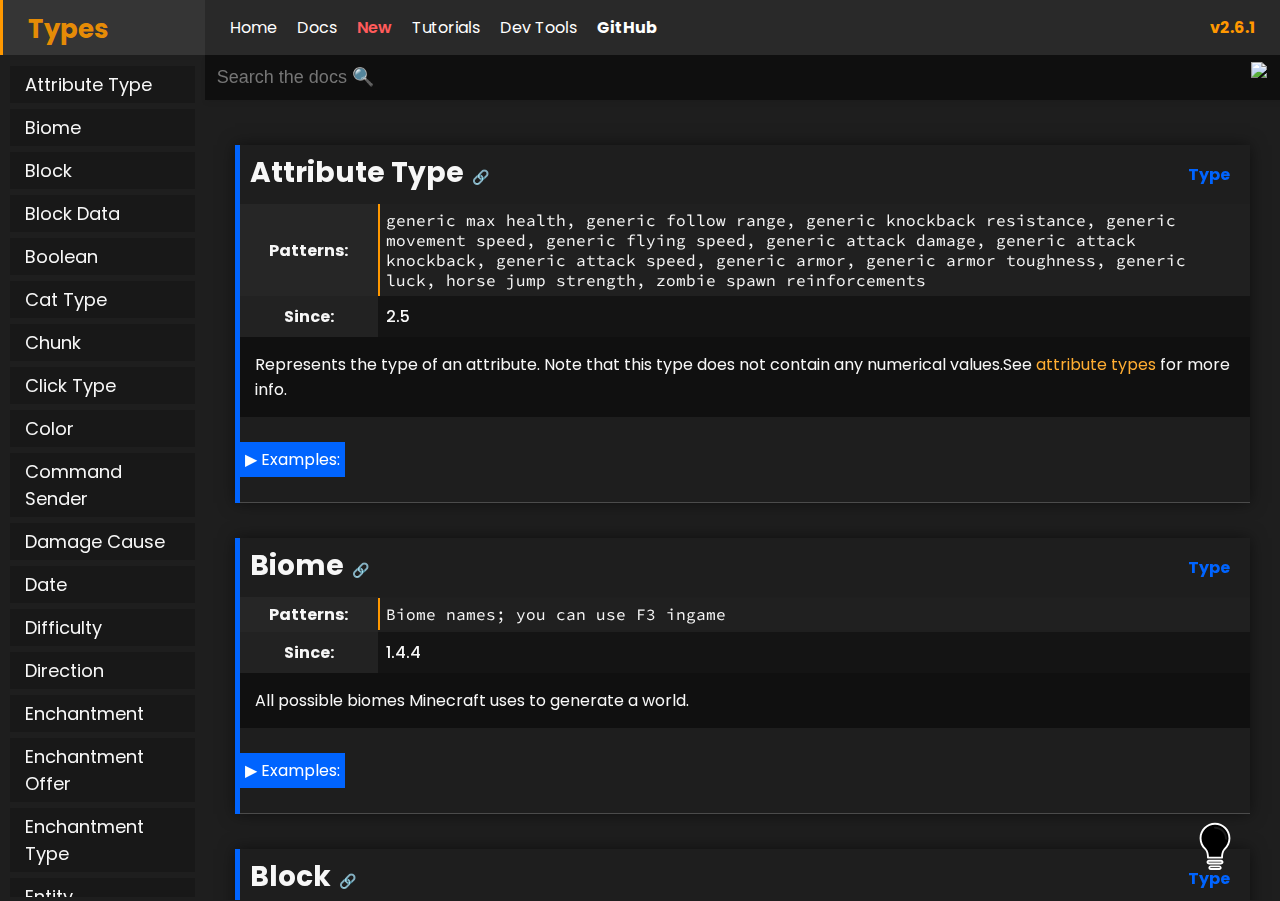
==== commit 3615fdba: "🚀 Update" ====
--- a/classes.html
+++ b/classes.html
@@ -1 +1 @@
-<!doctype html> <html> <head> <meta http-equiv="Content-Type" content="text/html; charset=UTF-8"> <meta name="viewport" content="width=device-width, initial-scale=0.8, maximum-scale=1.0"> <meta name="description" content="Skript is a Bukkit plugin which allows server admins to customize their server easily, but without the hassle of programming a plugin or asking/paying someone to program a plugin for them. - SkriptLang/Skript"> <link rel="icon" type="image/png" href="./assets/icon.png"> <meta property="og:type" content="website"> <meta property="og:title" content="Skript Documentation"> <meta property="og:site_name" content="Skript Documentation"> <meta property="og:description" content="Skript is a Bukkit plugin which allows server admins to customize their server easily, but without the hassle of programming a plugin or asking/paying someone to program a plugin for them."> <meta property="og:image" content="https://skriptlang.github.io/Skript/assets/icon.png"> <meta property="og:url" content="https://skriptlang.github.io/Skript/"> <meta name="theme-color" content="#ff9800"> <title>Skript Documentation - 2.6.1</title> <link href="css/styles.css" rel="stylesheet"> <script src="https://ajax.googleapis.com/ajax/libs/jquery/3.6.0/jquery.min.js" defer></script> <script src="./js/main.js" defer></script> <link rel="preconnect" href="https://fonts.gstatic.com"> <link href="https://fonts.googleapis.com/css2?family=Source+Code+Pro:ital,wght@0,200;0,300;0,400;0,500;0,600;0,700;0,900;1,200;1,300;1,400;1,500;1,600;1,700;1,900&display=swap" rel="stylesheet"> <link rel="preconnect" href="https://fonts.gstatic.com"> <link href="https://fonts.googleapis.com/css2?family=Poppins:ital,wght@0,100;0,200;0,300;0,400;0,500;0,600;0,700;0,800;0,900;1,100;1,200;1,300;1,400;1,500;1,600;1,700;1,800;1,900&display=swap" rel="stylesheet"> <link rel="stylesheet" href="https://use.fontawesome.com/releases/v5.15.4/css/all.css" integrity="sha384-DyZ88mC6Up2uqS4h/KRgHuoeGwBcD4Ng9SiP4dIRy0EXTlnuz47vAwmeGwVChigm" crossorigin="anonymous"> </head> <body> <script src="./js/theme-switcher.js"></script> <!-- fix white theme flicker --> <ul id="global-navigation"> <li><a href="index.html">Home</a></li> <div class="menu-tab"> <li><a class="menu-tab-item" href="docs.html">Docs <i class="fas fa-caret-down"></i></a></li> <div class="menu-subtabs"> <a href="events.html">Events</a> <a href="conditions.html">Conditions</a> <a href="sections.html">Sections</a> <a href="effects.html">Effects</a> <a href="expressions.html">Expressions</a> <a href="classes.html">Types</a> <a href="functions.html">Functions</a> </div> </div> <li><a href="docs.html?isNew" class="new-tab">New</a></li> <div class="menu-tab"> <li><a class="menu-tab-item" href="tutorials.html">Tutorials</a></li> <div class="menu-subtabs"> <a href="text.html">Text</a> </div> </div> <div class="menu-tab"> <li><a class="menu-tab-item" href="#">Dev Tools <i class="fas fa-caret-down"></i></a></li> <div class="menu-subtabs"> <a href="javadocs/" target="_blank">Javadocs</a> </div> </div> <li><a href="https://github.com/SkriptLang/Skript/" target="_blank" style="font-weight: bold;">GitHub</a></li> <li style="margin-left: auto;"><a style="font-weight: bold; color: #ff9800" href="https://github.com/SkriptLang/Skript/releases/tag/2.6.1" target="_blank">v2.6.1</a></li> </ul> <nav id="side-nav"> <div id="nav-contents"> <a href="#attributetype">Attribute Type</a> <a href="#biome">Biome</a> <a href="#block">Block</a> <a href="#blockdata">Block Data</a> <a href="#boolean">Boolean</a> <a href="#bound">Bound</a> <a href="#CatType">Cat Type</a> <a href="#chunk">Chunk</a> <a href="#clicktype">Click Type</a> <a href="#color">Color</a> <a href="#commandsender">Command Sender</a> <a href="#damagecause">Damage Cause</a> <a href="#date">Date</a> <a href="#difficulty">Difficulty</a> <a href="#direction">Direction</a> <a href="#enchantment">Enchantment</a> <a href="#enchantmentoffer">Enchantment Offer</a> <a href="#enchantmenttype">Enchantment Type</a> <a href="#entity">Entity</a> <a href="#entitydata">Entity Type</a> <a href="#entitytype">Entity Type with Amount</a> <a href="#environment">Environment</a> <a href="#experience">Experience</a> <a href="#fireworkeffect">Firework Effect</a> <a href="#FireworkType">Firework Type</a> <a href="#gamemode">Game Mode</a> <a href="#gamerule">Gamerule</a> <a href="#gamerulevalue">Gamerule Value</a> <a href="#gene">Gene</a> <a href="#healreason">Heal Reason</a> <a href="#inventory">Inventory</a> <a href="#inventoryaction">Inventory Action</a> <a href="#slot">Inventory Slot</a> <a href="#inventorytype">Inventory Type</a> <a href="#itemstack">Item / Material</a> <a href="#itemtype">Item Type</a> <a href="#livingentity">Living Entity</a> <a href="#location">Location</a> <a href="#materialchoice">Material Choice</a> <a href="#metadataholder">Metadata Holder</a> <a href="#minecrafttag">Minecraft Tag</a> <a href="#money">Money</a> <a href="#nbtcompound">NBT - Compound</a> <a href="#nbttype">NBT - Tag Type</a> <a href="#number">Number</a> <a href="#object">Object</a> <a href="#offlineplayer">Offline Player</a> <a href="#particle">Particle</a> <a href="#player">Player</a> <a href="#potioneffect">Potion Effect</a> <a href="#potioneffecttype">Potion Effect Type</a> <a href="#projectile">Projectile</a> <a href="#region">Region</a> <a href="#resourcepackstate">Resource Pack State</a> <a href="#cachedservericon">Server Icon</a> <a href="#soundcategory">Sound Category</a> <a href="#spawnreason">Spawn Reason</a> <a href="#teleportcause">Teleport Cause</a> <a href="#string">Text</a> <a href="#basecomponent">Text Component - Base Component</a> <a href="#time">Time</a> <a href="#timeperiod">Timeperiod</a> <a href="#timespan">Timespan</a> <a href="#structuretype">Tree Type</a> <a href="#classinfo">Type</a> <a href="#vector">Vector</a> <a href="#visualeffect">Visual Effect</a> <a href="#weathertype">Weather Type</a> <a href="#world">World</a> <a href="#worldcreator">World Creator</a> <a href="#worldtype">World Type</a> </div> </nav> <h1 id="nav-title">Types</h1> <div id="content"> <div class="item-wrapper type-Type" id="attributetype"> <div class="item-title"> <h1 style="display: inline-block">Attribute Type</h1> <a href="#attributetype" class="link-icon">&#128279;</a> <p class="item-type">Type</p> </div> <div class="item-content"> <table> <tr class="item-details"> <td class="item-table-label">Patterns:</td> <td class="noleftpad"> <ul> <li class="skript-code-block">generic max health, generic follow range, generic knockback resistance, generic movement speed, generic flying speed, generic attack damage, generic attack knockback, generic attack speed, generic armor, generic armor toughness, generic luck, horse jump strength, zombie spawn reinforcements</li> </ul> </td> </tr> <tr class="item-details"> <td class="item-table-label">Since:</td> <td>2.5</td> </tr> </table> <div class="item-description"> Represents the type of an attribute. Note that this type does not contain any numerical values.See <a href='https://minecraft.gamepedia.com/Attribute#Attributes'>attribute types</a> for more info. </div> <div class="item-examples"> <p class="example-details-closed">Examples:</p> <div class="skript-code-block"> Missing examples. </div> </div> </div> </div> <div class="item-wrapper type-Type" id="biome"> <div class="item-title"> <h1 style="display: inline-block">Biome</h1> <a href="#biome" class="link-icon">&#128279;</a> <p class="item-type">Type</p> </div> <div class="item-content"> <table> <tr class="item-details"> <td class="item-table-label">Patterns:</td> <td class="noleftpad"> <ul> <li class="skript-code-block">Biome names; you can use F3 ingame</li> </ul> </td> </tr> <tr class="item-details"> <td class="item-table-label">Since:</td> <td>1.4.4</td> </tr> </table> <div class="item-description"> All possible biomes Minecraft uses to generate a world. </div> <div class="item-examples"> <p class="example-details-closed">Examples:</p> <div class="skript-code-block"> biome at the player is desert </div> </div> </div> </div> <div class="item-wrapper type-Type" id="block"> <div class="item-title"> <h1 style="display: inline-block">Block</h1> <a href="#block" class="link-icon">&#128279;</a> <p class="item-type">Type</p> </div> <div class="item-content"> <table> <tr class="item-details"> <td class="item-table-label">Patterns:</td> <td class="noleftpad"> <ul> <li class="skript-code-block">Missing patterns.</li> </ul> </td> </tr> <tr class="item-details"> <td class="item-table-label">Since:</td> <td>1.0</td> </tr> </table> <div class="item-description"> A block in a <a href='#world'>world</a>. It has a <a href='#location'>location</a> and a <a href='#itemstack'>type</a>, and can also have a <a href='#direction'>direction</a> (mostly a <a href='expressions.html#ExprFacing'>facing</a>), an <a href='#inventory'>inventory</a>, or other special properties. </div> <div class="item-examples"> <p class="example-details-closed">Examples:</p> <div class="skript-code-block"> Missing examples. </div> </div> </div> </div> <div class="item-wrapper type-Type" id="blockdata"> <div class="item-title"> <h1 style="display: inline-block">Block Data</h1> <a href="#blockdata" class="link-icon">&#128279;</a> <p class="item-type">Type</p> </div> <div class="item-content"> <table> <tr class="item-details"> <td class="item-table-label">Patterns:</td> <td class="noleftpad"> <ul> <li class="skript-code-block">Missing patterns.</li> </ul> </td> </tr> <tr class="item-details"> <td class="item-table-label">Since:</td> <td>2.5</td> </tr> <tr class="item-details"> <td class="item-table-label">Requirements:</td> <td>Minecraft 1.13+</td> </tr> </table> <div class="item-description"> Block data is the detailed information about a block, referred to in Minecraft as BlockStates, allowing for the manipulation of different aspects of the block, including shape, waterlogging, direction the block is facing, and so much more. Information regarding each block's optional data can be found on Minecraft's Wiki. Find the block you're looking for and scroll down to 'Block States'. Different states must be separated by a semicolon (see examples). The 'minecraft:' namespace is optional, as well as are underscores. </div> <div class="item-examples"> <p class="example-details-closed">Examples:</p> <div class="skript-code-block"> set block at player to campfire[lit=false] <br>set target block of player to oak stairs[facing=north;waterlogged=true] <br>set block at player to grass_block[snowy=true] <br>set loop-block to minecraft:chest[facing=north] <br>set block above player to oak_log[axis=y] <br>set target block of player to minecraft:oak_leaves[distance=2;persistent=false] </div> </div> </div> </div> <div class="item-wrapper type-Type" id="boolean"> <div class="item-title"> <h1 style="display: inline-block">Boolean</h1> <a href="#boolean" class="link-icon">&#128279;</a> <p class="item-type">Type</p> </div> <div class="item-content"> <table> <tr class="item-details"> <td class="item-table-label">Patterns:</td> <td class="noleftpad"> <ul> <li class="skript-code-block">true/yes/on or false/no/off</li> </ul> </td> </tr> <tr class="item-details"> <td class="item-table-label">Since:</td> <td>1.0</td> </tr> </table> <div class="item-description"> A boolean is a value that is either true or false. Other accepted names are 'on' and 'yes' for true, and 'off' and 'no' for false. </div> <div class="item-examples"> <p class="example-details-closed">Examples:</p> <div class="skript-code-block"> set {config.%player%.use mod} to false </div> </div> </div> </div> <div class="item-wrapper type-Type" id="bound"> <div class="item-title"> <h1 style="display: inline-block">Bound</h1> <a href="#bound" class="link-icon">&#128279;</a> <p class="item-type">Type</p> </div> <div class="item-content"> <table> <tr class="item-details"> <td class="item-table-label">Patterns:</td> <td class="noleftpad"> <ul> <li class="skript-code-block">Missing patterns.</li> </ul> </td> </tr> <tr class="item-details"> <td class="item-table-label">Since:</td> <td>1.0.0</td> </tr> </table> <div class="item-description"> Represents a 3D bounding box between 2 points </div> <div class="item-examples"> <p class="example-details-closed">Examples:</p> <div class="skript-code-block"> Missing examples. </div> </div> </div> </div> <div class="item-wrapper type-Type" id="CatType"> <div class="item-title"> <h1 style="display: inline-block">Cat Type</h1> <a href="#CatType" class="link-icon">&#128279;</a> <p class="item-type">Type</p> </div> <div class="item-content"> <table> <tr class="item-details"> <td class="item-table-label">Patterns:</td> <td class="noleftpad"> <ul> <li class="skript-code-block">tabby, black, red, siamese, british shorthair, calico, persian, ragdoll, white, jellie, all black</li> </ul> </td> </tr> <tr class="item-details"> <td class="item-table-label">Since:</td> <td>2.4</td> </tr> <tr class="item-details"> <td class="item-table-label">Requirements:</td> <td>Minecraft 1.14 or newer</td> </tr> </table> <div class="item-description"> Represents the race/type of a cat entity. </div> <div class="item-examples"> <p class="example-details-closed">Examples:</p> <div class="skript-code-block"> Missing examples. </div> </div> </div> </div> <div class="item-wrapper type-Type" id="chunk"> <div class="item-title"> <h1 style="display: inline-block">Chunk</h1> <a href="#chunk" class="link-icon">&#128279;</a> <p class="item-type">Type</p> </div> <div class="item-content"> <table> <tr class="item-details"> <td class="item-table-label">Patterns:</td> <td class="noleftpad"> <ul> <li class="skript-code-block">Missing patterns.</li> </ul> </td> </tr> <tr class="item-details"> <td class="item-table-label">Since:</td> <td>2.0</td> </tr> </table> <div class="item-description"> A chunk is a cuboid of 16×16×128 (x×z×y) blocks. Chunks are spread on a fixed rectangular grid in their world. </div> <div class="item-examples"> <p class="example-details-closed">Examples:</p> <div class="skript-code-block"> Missing examples. </div> </div> </div> </div> <div class="item-wrapper type-Type" id="clicktype"> <div class="item-title"> <h1 style="display: inline-block">Click Type</h1> <a href="#clicktype" class="link-icon">&#128279;</a> <p class="item-type">Type</p> </div> <div class="item-content"> <table> <tr class="item-details"> <td class="item-table-label">Patterns:</td> <td class="noleftpad"> <ul> <li class="skript-code-block">left mouse button, left mouse button with shift, right mouse button, right mouse button with shift, window border using right mouse button, window border using left mouse button, middle mouse button, number key, double click using mouse, drop key, drop key with control, creative action, swap offhand, unknown</li> </ul> </td> </tr> <tr class="item-details"> <td class="item-table-label">Since:</td> <td>2.2-dev16b, 2.2-dev35 (renamed to click type)</td> </tr> </table> <div class="item-description"> Click type, mostly for inventory events. Tells exactly which keys/buttons player pressed, assuming that default keybindings are used in client side. </div> <div class="item-examples"> <p class="example-details-closed">Examples:</p> <div class="skript-code-block"> Missing examples. </div> </div> </div> </div> <div class="item-wrapper type-Type" id="color"> <div class="item-title"> <h1 style="display: inline-block">Color</h1> <a href="#color" class="link-icon">&#128279;</a> <p class="item-type">Type</p> </div> <div class="item-content"> <table> <tr class="item-details"> <td class="item-table-label">Patterns:</td> <td class="noleftpad"> <ul> <li class="skript-code-block">black, dark grey/dark gray, grey/light grey/gray/light gray/silver, white, blue/dark blue, cyan/aqua/dark cyan/dark aqua, light blue/light cyan/light aqua, green/dark green, light green/lime/lime green, yellow/light yellow, orange/gold/dark yellow, red/dark red, pink/light red, purple/dark purple, magenta/light purple, brown/indigo</li> </ul> </td> </tr> <tr class="item-details"> <td class="item-table-label">Since:</td> <td>Unknown</td> </tr> </table> <div class="item-description"> Wool, dye and chat colours. </div> <div class="item-examples"> <p class="example-details-closed">Examples:</p> <div class="skript-code-block"> color of the sheep is red or black <br>set the colour of the block to green <br>message "You're holding a <%color of tool%>%color of tool%<reset> wool block" </div> </div> </div> </div> <div class="item-wrapper type-Type" id="commandsender"> <div class="item-title"> <h1 style="display: inline-block">Command Sender</h1> <a href="#commandsender" class="link-icon">&#128279;</a> <p class="item-type">Type</p> </div> <div class="item-content"> <table> <tr class="item-details"> <td class="item-table-label">Patterns:</td> <td class="noleftpad"> <ul> <li class="skript-code-block">use <a href='expressions.html#LitConsole'>the console</a> for the console</li> <li class="skript-code-block">see <a href='#player'>player</a> for players.</li> </ul> </td> </tr> <tr class="item-details"> <td class="item-table-label">Since:</td> <td>1.0</td> </tr> </table> <div class="item-description"> A player or the console. </div> <div class="item-examples"> <p class="example-details-closed">Examples:</p> <div class="skript-code-block"> command /push [&lt;player&gt;]: <br>&nbsp;&nbsp;&nbsp;&nbsp;trigger: <br>&nbsp;&nbsp;&nbsp;&nbsp;&nbsp;&nbsp;&nbsp;&nbsp;if arg-1 is not set: <br>&nbsp;&nbsp;&nbsp;&nbsp;&nbsp;&nbsp;&nbsp;&nbsp;&nbsp;&nbsp;&nbsp;&nbsp;if command sender is console: <br>&nbsp;&nbsp;&nbsp;&nbsp;&nbsp;&nbsp;&nbsp;&nbsp;&nbsp;&nbsp;&nbsp;&nbsp;&nbsp;&nbsp;&nbsp;&nbsp;send "You can't push yourself as a console :\" to sender <br>&nbsp;&nbsp;&nbsp;&nbsp;&nbsp;&nbsp;&nbsp;&nbsp;&nbsp;&nbsp;&nbsp;&nbsp;&nbsp;&nbsp;&nbsp;&nbsp;stop <br>&nbsp;&nbsp;&nbsp;&nbsp;&nbsp;&nbsp;&nbsp;&nbsp;&nbsp;&nbsp;&nbsp;&nbsp;push sender upwards with force 2 <br>&nbsp;&nbsp;&nbsp;&nbsp;&nbsp;&nbsp;&nbsp;&nbsp;&nbsp;&nbsp;&nbsp;&nbsp;send "Yay!" <br>&nbsp;&nbsp;&nbsp;&nbsp;&nbsp;&nbsp;&nbsp;&nbsp;else: <br>&nbsp;&nbsp;&nbsp;&nbsp;&nbsp;&nbsp;&nbsp;&nbsp;&nbsp;&nbsp;&nbsp;&nbsp;push arg-1 upwards with force 2 <br>&nbsp;&nbsp;&nbsp;&nbsp;&nbsp;&nbsp;&nbsp;&nbsp;&nbsp;&nbsp;&nbsp;&nbsp;send "Yay!" to sender and arg-1 </div> </div> </div> </div> <div class="item-wrapper type-Type" id="damagecause"> <div class="item-title"> <h1 style="display: inline-block">Damage Cause</h1> <a href="#damagecause" class="link-icon">&#128279;</a> <p class="item-type">Type</p> </div> <div class="item-content"> <table> <tr class="item-details"> <td class="item-table-label">Patterns:</td> <td class="noleftpad"> <ul> <li class="skript-code-block">contact, attack, sweep attack, projectile, suffocation, fall, fire, burning, melting, lava, drowning, block explosion, entity explosion, void, lightning, suicide, starvation, poison, potion, wither, falling block, thorns, dragon's breath, unknown, hitting wall while flying, magma, cramming, dryout</li> </ul> </td> </tr> <tr class="item-details"> <td class="item-table-label">Since:</td> <td>2.0</td> </tr> </table> <div class="item-description"> The cause/type of a <a href='events.html#damage'>damage event</a>, e.g. lava, fall, fire, drowning, explosion, poison, etc. Please note that support for this type is very rudimentary, e.g. lava, fire and burning, as well as projectile and attack are considered different types. </div> <div class="item-examples"> <p class="example-details-closed">Examples:</p> <div class="skript-code-block"> Missing examples. </div> </div> </div> </div> <div class="item-wrapper type-Type" id="date"> <div class="item-title"> <h1 style="display: inline-block">Date</h1> <a href="#date" class="link-icon">&#128279;</a> <p class="item-type">Type</p> </div> <div class="item-content"> <table> <tr class="item-details"> <td class="item-table-label">Patterns:</td> <td class="noleftpad"> <ul> <li class="skript-code-block">Missing patterns.</li> </ul> </td> </tr> <tr class="item-details"> <td class="item-table-label">Since:</td> <td>1.4</td> </tr> </table> <div class="item-description"> A date is a certain point in the real world's time which can currently only be obtained with <a href='./expressions.html#ExprNow'>now</a>. See <a href='#time'>time</a> and <a href='#timespan'>timespan</a> for the other time types of Skript. </div> <div class="item-examples"> <p class="example-details-closed">Examples:</p> <div class="skript-code-block"> set {_yesterday} to now <br>subtract a day from {_yesterday} <br># now {_yesterday} represents the date 24 hours before now </div> </div> </div> </div> <div class="item-wrapper type-Type" id="difficulty"> <div class="item-title"> <h1 style="display: inline-block">Difficulty</h1> <a href="#difficulty" class="link-icon">&#128279;</a> <p class="item-type">Type</p> </div> <div class="item-content"> <table> <tr class="item-details"> <td class="item-table-label">Patterns:</td> <td class="noleftpad"> <ul> <li class="skript-code-block">peaceful, easy, medium, hard</li> </ul> </td> </tr> <tr class="item-details"> <td class="item-table-label">Since:</td> <td>2.3</td> </tr> </table> <div class="item-description"> The difficulty of a <a href='#world'>world</a>. </div> <div class="item-examples"> <p class="example-details-closed">Examples:</p> <div class="skript-code-block"> Missing examples. </div> </div> </div> </div> <div class="item-wrapper type-Type" id="direction"> <div class="item-title"> <h1 style="display: inline-block">Direction</h1> <a href="#direction" class="link-icon">&#128279;</a> <p class="item-type">Type</p> </div> <div class="item-content"> <table> <tr class="item-details"> <td class="item-table-label">Patterns:</td> <td class="noleftpad"> <ul> <li class="skript-code-block">see <a href='./expressions.html#ExprDirection'>direction (expression)</a></li> </ul> </td> </tr> <tr class="item-details"> <td class="item-table-label">Since:</td> <td>2.0</td> </tr> </table> <div class="item-description"> A direction, e.g. north, east, behind, 5 south east, 1.3 meters to the right, etc. <a href='#location'>Locations</a> and some <a href='#block'>blocks</a> also have a direction, but without a length. Please note that directions have changed extensively in the betas and might not work perfectly. They can also not be used as command arguments. </div> <div class="item-examples"> <p class="example-details-closed">Examples:</p> <div class="skript-code-block"> set the block below the victim to a chest <br>loop blocks from the block infront of the player to the block 10 below the player: <br>&nbsp;&nbsp;&nbsp;&nbsp;set the block behind the loop-block to water </div> </div> </div> </div> <div class="item-wrapper type-Type" id="enchantment"> <div class="item-title"> <h1 style="display: inline-block">Enchantment</h1> <a href="#enchantment" class="link-icon">&#128279;</a> <p class="item-type">Type</p> </div> <div class="item-content"> <table> <tr class="item-details"> <td class="item-table-label">Patterns:</td> <td class="noleftpad"> <ul> <li class="skript-code-block">Frost Walker, Feather Falling, Unbreaking, Knockback, Projectile Protection, Respiration, Punch, Protection, Blast Protection, Lure, Impaling, Smite, Silk Touch, Infinity, Luck of The Sea, Thorns, Multishot, Curse of Vanishing, Fire Aspect, Flame, Depth Strider, Piercing, Fire Protection, Sharpness, Power, Sweeping Edge, Aqua Affinity, Curse of Binding, Bane of Arthropods, Soul Speed, Looting, Efficiency, Mending, Riptide, Quick Charge, Fortune, Loyalty, Channeling</li> </ul> </td> </tr> <tr class="item-details"> <td class="item-table-label">Since:</td> <td>1.4.6</td> </tr> </table> <div class="item-description"> An enchantment, e.g. 'sharpness' or 'fortune'. Unlike <a href='#enchantmenttype'>enchantment type</a> this type has no level, but you usually don't need to use this type anyway. </div> <div class="item-examples"> <p class="example-details-closed">Examples:</p> <div class="skript-code-block"> Missing examples. </div> </div> </div> </div> <div class="item-wrapper type-Type" id="enchantmentoffer"> <div class="item-title"> <h1 style="display: inline-block">Enchantment Offer</h1> <a href="#enchantmentoffer" class="link-icon">&#128279;</a> <p class="item-type">Type</p> </div> <div class="item-content"> <table> <tr class="item-details"> <td class="item-table-label">Patterns:</td> <td class="noleftpad"> <ul> <li class="skript-code-block">Missing patterns.</li> </ul> </td> </tr> <tr class="item-details"> <td class="item-table-label">Since:</td> <td>2.5</td> </tr> </table> <div class="item-description"> The enchantmentoffer in an enchant prepare event. </div> <div class="item-examples"> <p class="example-details-closed">Examples:</p> <div class="skript-code-block"> on enchant prepare: <br>&nbsp;&nbsp;&nbsp;&nbsp;set enchant offer 1 to sharpness 1 <br>&nbsp;&nbsp;&nbsp;&nbsp;set the cost of enchant offer 1 to 10 levels </div> </div> </div> </div> <div class="item-wrapper type-Type" id="enchantmenttype"> <div class="item-title"> <h1 style="display: inline-block">Enchantment Type</h1> <a href="#enchantmenttype" class="link-icon">&#128279;</a> <p class="item-type">Type</p> </div> <div class="item-content"> <table> <tr class="item-details"> <td class="item-table-label">Patterns:</td> <td class="noleftpad"> <ul> <li class="skript-code-block">&lt;enchantment&gt; [&lt;level&gt;]</li> </ul> </td> </tr> <tr class="item-details"> <td class="item-table-label">Since:</td> <td>1.4.6</td> </tr> </table> <div class="item-description"> An enchantment with an optional level, e.g. 'sharpness 2' or 'fortune'. </div> <div class="item-examples"> <p class="example-details-closed">Examples:</p> <div class="skript-code-block"> enchant the player's tool with sharpness 5 <br>helmet is enchanted with waterbreathing </div> </div> </div> </div> <div class="item-wrapper type-Type" id="entity"> <div class="item-title"> <h1 style="display: inline-block">Entity</h1> <a href="#entity" class="link-icon">&#128279;</a> <p class="item-type">Type</p> </div> <div class="item-content"> <table> <tr class="item-details"> <td class="item-table-label">Patterns:</td> <td class="noleftpad"> <ul> <li class="skript-code-block">player, op, wolf, tamed ocelot, powered creeper, zombie, unsaddled pig, fireball, arrow, dropped item, item frame, etc.</li> </ul> </td> </tr> <tr class="item-details"> <td class="item-table-label">Since:</td> <td>1.0</td> </tr> </table> <div class="item-description"> An entity is something in a <a href='#world'>world</a> that's not a <a href='#block'>block</a>, e.g. a <a href='#player'>player</a>, a skeleton, or a zombie, but also <a href='#projectile'>projectiles</a> like arrows, fireballs or thrown potions, or special entities like dropped items, falling blocks or paintings. </div> <div class="item-examples"> <p class="example-details-closed">Examples:</p> <div class="skript-code-block"> entity is a zombie or creeper <br>player is an op <br>projectile is an arrow <br>shoot a fireball from the player </div> </div> </div> </div> <div class="item-wrapper type-Type" id="entitydata"> <div class="item-title"> <h1 style="display: inline-block">Entity Type</h1> <a href="#entitydata" class="link-icon">&#128279;</a> <p class="item-type">Type</p> </div> <div class="item-content"> <table> <tr class="item-details"> <td class="item-table-label">Patterns:</td> <td class="noleftpad"> <ul> <li class="skript-code-block"><i>Detailed usage will be added eventually</i></li> </ul> </td> </tr> <tr class="item-details"> <td class="item-table-label">Since:</td> <td>1.3</td> </tr> </table> <div class="item-description"> The type of an <a href='#entity'>entity</a>, e.g. player, wolf, powered creeper, etc. </div> <div class="item-examples"> <p class="example-details-closed">Examples:</p> <div class="skript-code-block"> victim is a cow <br>spawn a creeper </div> </div> </div> </div> <div class="item-wrapper type-Type" id="entitytype"> <div class="item-title"> <h1 style="display: inline-block">Entity Type with Amount</h1> <a href="#entitytype" class="link-icon">&#128279;</a> <p class="item-type">Type</p> </div> <div class="item-content"> <table> <tr class="item-details"> <td class="item-table-label">Patterns:</td> <td class="noleftpad"> <ul> <li class="skript-code-block">&lt;<a href='#number'>number</a>&gt; &lt;entity type&gt;</li> </ul> </td> </tr> <tr class="item-details"> <td class="item-table-label">Since:</td> <td>1.3</td> </tr> </table> <div class="item-description"> An <a href='#entitydata'>entity type</a> with an amount, e.g. '2 zombies'. I might remove this type in the future and make a more general 'type' type, i.e. a type that has a number and a type. </div> <div class="item-examples"> <p class="example-details-closed">Examples:</p> <div class="skript-code-block"> spawn 5 creepers behind the player </div> </div> </div> </div> <div class="item-wrapper type-Type" id="environment"> <div class="item-title"> <h1 style="display: inline-block">Environment</h1> <a href="#environment" class="link-icon">&#128279;</a> <p class="item-type">Type</p> </div> <div class="item-content"> <table> <tr class="item-details"> <td class="item-table-label">Patterns:</td> <td class="noleftpad"> <ul> <li class="skript-code-block">custom, nether, normal, the end</li> </ul> </td> </tr> <tr class="item-details"> <td class="item-table-label">Since:</td> <td>1.8.0</td> </tr> </table> <div class="item-description"> The environment of a world. </div> <div class="item-examples"> <p class="example-details-closed">Examples:</p> <div class="skript-code-block"> set environment of {_creator} to nether </div> </div> </div> </div> <div class="item-wrapper type-Type" id="experience"> <div class="item-title"> <h1 style="display: inline-block">Experience</h1> <a href="#experience" class="link-icon">&#128279;</a> <p class="item-type">Type</p> </div> <div class="item-content"> <table> <tr class="item-details"> <td class="item-table-label">Patterns:</td> <td class="noleftpad"> <ul> <li class="skript-code-block">[&lt;number&gt;] ([e]xp|experience [point[s]])</li> </ul> </td> </tr> <tr class="item-details"> <td class="item-table-label">Since:</td> <td>2.0</td> </tr> </table> <div class="item-description"> Experience points. Please note that Bukkit only allows to give XP, but not remove XP from players. You can however change a player's <a href='./expressions.html#ExprLevel'>level</a> and <a href='./expressions/#ExprLevelProgress'>level progress</a> freely. </div> <div class="item-examples"> <p class="example-details-closed">Examples:</p> <div class="skript-code-block"> give 10 xp to the player </div> </div> </div> </div> <div class="item-wrapper type-Type" id="fireworkeffect"> <div class="item-title"> <h1 style="display: inline-block">Firework Effect</h1> <a href="#fireworkeffect" class="link-icon">&#128279;</a> <p class="item-type">Type</p> </div> <div class="item-content"> <table> <tr class="item-details"> <td class="item-table-label">Patterns:</td> <td class="noleftpad"> <ul> <li class="skript-code-block">Missing patterns.</li> </ul> </td> </tr> <tr class="item-details"> <td class="item-table-label">Since:</td> <td>2.4</td> </tr> </table> <div class="item-description"> A configuration of effects that defines the firework when exploded which can be used in the <a href='effects.html#EffFireworkLaunch'>launch firework</a> effect. See the <a href='expressions.html#ExprFireworkEffect'>firework effect</a> expression for detailed patterns. </div> <div class="item-examples"> <p class="example-details-closed">Examples:</p> <div class="skript-code-block"> launch flickering trailing burst firework colored blue and green at player <br>launch trailing flickering star coloured purple, yellow, blue, green and red fading to pink at target entity <br>launch ball large coloured red, purple and white fading to light green and black at player's location with duration 1 </div> </div> </div> </div> <div class="item-wrapper type-Type" id="FireworkType"> <div class="item-title"> <h1 style="display: inline-block">Firework Type</h1> <a href="#FireworkType" class="link-icon">&#128279;</a> <p class="item-type">Type</p> </div> <div class="item-content"> <table> <tr class="item-details"> <td class="item-table-label">Patterns:</td> <td class="noleftpad"> <ul> <li class="skript-code-block">ball, large ball, star, burst, creeper</li> </ul> </td> </tr> <tr class="item-details"> <td class="item-table-label">Since:</td> <td>2.4</td> </tr> </table> <div class="item-description"> The type of a <a href='#fireworkeffect'>fireworkeffect</a>. </div> <div class="item-examples"> <p class="example-details-closed">Examples:</p> <div class="skript-code-block"> Missing examples. </div> </div> </div> </div> <div class="item-wrapper type-Type" id="gamemode"> <div class="item-title"> <h1 style="display: inline-block">Game Mode</h1> <a href="#gamemode" class="link-icon">&#128279;</a> <p class="item-type">Type</p> </div> <div class="item-content"> <table> <tr class="item-details"> <td class="item-table-label">Patterns:</td> <td class="noleftpad"> <ul> <li class="skript-code-block">creative/survival/adventure/spectator</li> </ul> </td> </tr> <tr class="item-details"> <td class="item-table-label">Since:</td> <td>1.0</td> </tr> </table> <div class="item-description"> The game modes survival, creative, adventure and spectator. </div> <div class="item-examples"> <p class="example-details-closed">Examples:</p> <div class="skript-code-block"> player's gamemode is survival <br>set the player argument's game mode to creative </div> </div> </div> </div> <div class="item-wrapper type-Type" id="gamerule"> <div class="item-title"> <h1 style="display: inline-block">Gamerule</h1> <a href="#gamerule" class="link-icon">&#128279;</a> <p class="item-type">Type</p> </div> <div class="item-content"> <table> <tr class="item-details"> <td class="item-table-label">Patterns:</td> <td class="noleftpad"> <ul> <li class="skript-code-block">doFireTick, maxCommandChainLength, fireDamage, reducedDebugInfo, disableElytraMovementCheck, announceAdvancements, drowningDamage, commandBlockOutput, forgiveDeadPlayers, doMobSpawning, maxEntityCramming, disableRaids, doWeatherCycle, doDaylightCycle, showDeathMessages, doTileDrops, universalAnger, doInsomnia, doImmediateRespawn, naturalRegeneration, doMobLoot, fallDamage, keepInventory, doEntityDrops, doLimitedCrafting, mobGriefing, randomTickSpeed, spawnRadius, doTraderSpawning, logAdminCommands, spectatorsGenerateChunks, sendCommandFeedback, doPatrolSpawning</li> </ul> </td> </tr> <tr class="item-details"> <td class="item-table-label">Since:</td> <td>2.5</td> </tr> <tr class="item-details"> <td class="item-table-label">Requirements:</td> <td>Minecraft 1.13 or newer</td> </tr> </table> <div class="item-description"> A gamerule </div> <div class="item-examples"> <p class="example-details-closed">Examples:</p> <div class="skript-code-block"> Missing examples. </div> </div> </div> </div> <div class="item-wrapper type-Type" id="gamerulevalue"> <div class="item-title"> <h1 style="display: inline-block">Gamerule Value</h1> <a href="#gamerulevalue" class="link-icon">&#128279;</a> <p class="item-type">Type</p> </div> <div class="item-content"> <table> <tr class="item-details"> <td class="item-table-label">Patterns:</td> <td class="noleftpad"> <ul> <li class="skript-code-block">Missing patterns.</li> </ul> </td> </tr> <tr class="item-details"> <td class="item-table-label">Since:</td> <td>2.5</td> </tr> </table> <div class="item-description"> A wrapper for the value of a gamerule for a world. </div> <div class="item-examples"> <p class="example-details-closed">Examples:</p> <div class="skript-code-block"> Missing examples. </div> </div> </div> </div> <div class="item-wrapper type-Type" id="gene"> <div class="item-title"> <h1 style="display: inline-block">Gene</h1> <a href="#gene" class="link-icon">&#128279;</a> <p class="item-type">Type</p> </div> <div class="item-content"> <table> <tr class="item-details"> <td class="item-table-label">Patterns:</td> <td class="noleftpad"> <ul> <li class="skript-code-block">normal, lazy, worried, playful, brown, weak, aggressive</li> </ul> </td> </tr> <tr class="item-details"> <td class="item-table-label">Since:</td> <td>2.4</td> </tr> <tr class="item-details"> <td class="item-table-label">Requirements:</td> <td>Minecraft 1.14 or newer</td> </tr> </table> <div class="item-description"> Represents a Panda's main or hidden gene. See <a href='https://minecraft.gamepedia.com/Panda#Genetics'>genetics</a> for more info. </div> <div class="item-examples"> <p class="example-details-closed">Examples:</p> <div class="skript-code-block"> Missing examples. </div> </div> </div> </div> <div class="item-wrapper type-Type" id="healreason"> <div class="item-title"> <h1 style="display: inline-block">Heal Reason</h1> <a href="#healreason" class="link-icon">&#128279;</a> <p class="item-type">Type</p> </div> <div class="item-content"> <table> <tr class="item-details"> <td class="item-table-label">Patterns:</td> <td class="noleftpad"> <ul> <li class="skript-code-block">peaceful regeneration, satiated, eating, end crystal, magic, magic regen, wither spawning, withering, unknown</li> </ul> </td> </tr> <tr class="item-details"> <td class="item-table-label">Since:</td> <td>2.5</td> </tr> </table> <div class="item-description"> The heal reason in a heal event. </div> <div class="item-examples"> <p class="example-details-closed">Examples:</p> <div class="skript-code-block"> Missing examples. </div> </div> </div> </div> <div class="item-wrapper type-Type" id="inventory"> <div class="item-title"> <h1 style="display: inline-block">Inventory</h1> <a href="#inventory" class="link-icon">&#128279;</a> <p class="item-type">Type</p> </div> <div class="item-content"> <table> <tr class="item-details"> <td class="item-table-label">Patterns:</td> <td class="noleftpad"> <ul> <li class="skript-code-block">Missing patterns.</li> </ul> </td> </tr> <tr class="item-details"> <td class="item-table-label">Since:</td> <td>1.0</td> </tr> </table> <div class="item-description"> An inventory of a <a href='#player'>player</a> or <a href='#block'>block</a>. Inventories have many effects and conditions regarding the items contained. An inventory has a fixed amount of <a href='#slot'>slots</a> which represent a specific place in the inventory, e.g. the <a href='expressions.html#ExprArmorSlot'>helmet slot</a> for players (Please note that slot support is still very limited but will be improved eventually). </div> <div class="item-examples"> <p class="example-details-closed">Examples:</p> <div class="skript-code-block"> Missing examples. </div> </div> </div> </div> <div class="item-wrapper type-Type" id="inventoryaction"> <div class="item-title"> <h1 style="display: inline-block">Inventory Action</h1> <a href="#inventoryaction" class="link-icon">&#128279;</a> <p class="item-type">Type</p> </div> <div class="item-content"> <table> <tr class="item-details"> <td class="item-table-label">Patterns:</td> <td class="noleftpad"> <ul> <li class="skript-code-block">nothing, pickup all, pickup some, pickup half, pickup one item, place all, place some, place one, swap with cursor, drop all from cursor, drop one from cursor, drop all from slot, drop one from slot, instant move, hotbar move and readd, swap with hotbar, clone stack, collect to cursor, unknown</li> </ul> </td> </tr> <tr class="item-details"> <td class="item-table-label">Since:</td> <td>2.2-dev16</td> </tr> </table> <div class="item-description"> What player just did in inventory event. Note that when in creative game mode, most actions do not work correctly. </div> <div class="item-examples"> <p class="example-details-closed">Examples:</p> <div class="skript-code-block"> Missing examples. </div> </div> </div> </div> <div class="item-wrapper type-Type" id="slot"> <div class="item-title"> <h1 style="display: inline-block">Inventory Slot</h1> <a href="#slot" class="link-icon">&#128279;</a> <p class="item-type">Type</p> </div> <div class="item-content"> <table> <tr class="item-details"> <td class="item-table-label">Patterns:</td> <td class="noleftpad"> <ul> <li class="skript-code-block">Missing patterns.</li> </ul> </td> </tr> <tr class="item-details"> <td class="item-table-label">Since:</td> <td>Unknown</td> </tr> </table> <div class="item-description"> Represents a single slot of an <a href='#inventory'>inventory</a>. Notable slots are the <a href='./expressions.html#ExprArmorSlot'>armour slots</a> and <a href='./expressions/#ExprFurnaceSlot'>furnace slots</a>. The most important property that distinguishes a slot from an <a href='#itemstack'>item</a> is its ability to be changed, e.g. it can be set, deleted, enchanted, etc. (Some item expressions can be changed as well, e.g. items stored in variables. For that matter: slots are never saved to variables, only the items they represent at the time when the variable is set). Please note that <a href='./expressions.html#ExprTool'>tool</a> can be regarded a slot, but it can actually change it's position, i.e. doesn't represent always the same slot. </div> <div class="item-examples"> <p class="example-details-closed">Examples:</p> <div class="skript-code-block"> set tool of player to dirt <br>delete helmet of the victim <br>set the colour of the player's tool to green <br>enchant the player's chestplate with projectile protection 5 </div> </div> </div> </div> <div class="item-wrapper type-Type" id="inventorytype"> <div class="item-title"> <h1 style="display: inline-block">Inventory Type</h1> <a href="#inventorytype" class="link-icon">&#128279;</a> <p class="item-type">Type</p> </div> <div class="item-content"> <table> <tr class="item-details"> <td class="item-table-label">Patterns:</td> <td class="noleftpad"> <ul> <li class="skript-code-block">chest inventory, dispenser inventory, dropper inventory, furnace inventory, workbench inventory, crafting table inventory, enchanting table inventory, brewing stand inventory, player inventory, creative inventory, merchant inventory, ender chest inventory, anvil inventory, smithing inventory, beacon inventory, hopper inventory, shulker box inventory, barrel inventory, blast furnace inventory, lectern inventory, smoker inventory, loom inventory, cartography table inventory, grindstone inventory, stonecutter inventory</li> </ul> </td> </tr> <tr class="item-details"> <td class="item-table-label">Since:</td> <td>2.2-dev32</td> </tr> </table> <div class="item-description"> Minecraft has several different inventory types with their own use cases. </div> <div class="item-examples"> <p class="example-details-closed">Examples:</p> <div class="skript-code-block"> Missing examples. </div> </div> </div> </div> <div class="item-wrapper type-Type" id="itemstack"> <div class="item-title"> <h1 style="display: inline-block">Item / Material</h1> <a href="#itemstack" class="link-icon">&#128279;</a> <p class="item-type">Type</p> </div> <div class="item-content"> <table> <tr class="item-details"> <td class="item-table-label">Patterns:</td> <td class="noleftpad"> <ul> <li class="skript-code-block"><code>[&lt;number&gt; [of]] &lt;alias&gt; [of &lt;enchantment&gt; &lt;level&gt;]</code>, Where &lt;alias&gt; must be an alias that represents exactly one item (i.e cannot be a general alias like 'sword' or 'plant')</li> </ul> </td> </tr> <tr class="item-details"> <td class="item-table-label">Since:</td> <td>1.0</td> </tr> </table> <div class="item-description"> An item, e.g. a stack of torches, a furnace, or a wooden sword of sharpness 2. Unlike <a href='#itemtype'>item type</a> an item can only represent exactly one item (e.g. an upside-down cobblestone stair facing west), while an item type can represent a whole range of items (e.g. any cobble stone stairs regardless of direction). You don't usually need this type except when you want to make a command that only accepts an exact item. Please note that currently 'material' is exactly the same as 'item', i.e. can have an amount & enchantments. </div> <div class="item-examples"> <p class="example-details-closed">Examples:</p> <div class="skript-code-block"> set {_item} to type of the targeted block <br>{_item} is a torch </div> </div> </div> </div> <div class="item-wrapper type-Type" id="itemtype"> <div class="item-title"> <h1 style="display: inline-block">Item Type</h1> <a href="#itemtype" class="link-icon">&#128279;</a> <p class="item-type">Type</p> </div> <div class="item-content"> <table> <tr class="item-details"> <td class="item-table-label">Patterns:</td> <td class="noleftpad"> <ul> <li class="skript-code-block">[&lt;number&gt; [of]] [all/every] &lt;alias&gt; [of &lt;enchantment&gt; [&lt;level&gt;] [,/and &lt;more enchantments...&gt;]]</li> </ul> </td> </tr> <tr class="item-details"> <td class="item-table-label">Since:</td> <td>1.0</td> </tr> </table> <div class="item-description"> An item type is an alias, e.g. 'a pickaxe', 'all plants', etc., and can result in different items when added to an inventory, and unlike <a href='#itemstack'>items</a> they are well suited for checking whether an inventory contains a certain item or whether a certain item is of a certain type. An item type can also have one or more <a href='#enchantmenttype'>enchantments</a> with or without a specific level defined, and can optionally start with 'all' or 'every' to make this item type represent <i>all</i> types that the alias represents, including data ranges. </div> <div class="item-examples"> <p class="example-details-closed">Examples:</p> <div class="skript-code-block"> give 4 torches to the player <br>add all slabs to the inventory of the block <br>player's tool is a diamond sword of sharpness <br>remove a pickaxes of fortune 4 from {stored items::*} <br>set {_item} to 10 of every upside-down stair <br>block is dirt or farmland </div> </div> </div> </div> <div class="item-wrapper type-Type" id="livingentity"> <div class="item-title"> <h1 style="display: inline-block">Living Entity</h1> <a href="#livingentity" class="link-icon">&#128279;</a> <p class="item-type">Type</p> </div> <div class="item-content"> <table> <tr class="item-details"> <td class="item-table-label">Patterns:</td> <td class="noleftpad"> <ul> <li class="skript-code-block">see <a href='#entity'>entity</a>, but ignore inanimate objects</li> </ul> </td> </tr> <tr class="item-details"> <td class="item-table-label">Since:</td> <td>1.0</td> </tr> </table> <div class="item-description"> A living <a href='#entity'>entity</a>, i.e. a mob or <a href='#player'>player</a>, not inanimate entities like <a href='#projectile'>projectiles</a> or dropped items. </div> <div class="item-examples"> <p class="example-details-closed">Examples:</p> <div class="skript-code-block"> spawn 5 powered creepers <br>shoot a zombie from the creeper </div> </div> </div> </div> <div class="item-wrapper type-Type" id="location"> <div class="item-title"> <h1 style="display: inline-block">Location</h1> <a href="#location" class="link-icon">&#128279;</a> <p class="item-type">Type</p> </div> <div class="item-content"> <table> <tr class="item-details"> <td class="item-table-label">Patterns:</td> <td class="noleftpad"> <ul> <li class="skript-code-block">Missing patterns.</li> </ul> </td> </tr> <tr class="item-details"> <td class="item-table-label">Since:</td> <td>1.0</td> </tr> </table> <div class="item-description"> A location in a <a href='#world'>world</a>. Locations are world-specific and even store a <a href='#direction'>direction</a>, e.g. if you save a location and later teleport to it you will face the exact same direction you did when you saved the location. </div> <div class="item-examples"> <p class="example-details-closed">Examples:</p> <div class="skript-code-block"> Missing examples. </div> </div> </div> </div> <div class="item-wrapper type-Type" id="materialchoice"> <div class="item-title"> <h1 style="display: inline-block">Material Choice</h1> <a href="#materialchoice" class="link-icon">&#128279;</a> <p class="item-type">Type</p> </div> <div class="item-content"> <table> <tr class="item-details"> <td class="item-table-label">Patterns:</td> <td class="noleftpad"> <ul> <li class="skript-code-block">see material choice expression</li> </ul> </td> </tr> <tr class="item-details"> <td class="item-table-label">Since:</td> <td>1.10.0</td> </tr> </table> <div class="item-description"> Represents a set of materials/minecraft tags which can be used in some recipes. Requires Minecraft 1.13+ </div> <div class="item-examples"> <p class="example-details-closed">Examples:</p> <div class="skript-code-block"> set {_a} to material choice of diamond sword, diamond shovel and diamond hoe <br>set {_a} to material choice of every sword <br>set {_a} to material choice of minecraft tag "doors" </div> </div> </div> </div> <div class="item-wrapper type-Type" id="metadataholder"> <div class="item-title"> <h1 style="display: inline-block">Metadata Holder</h1> <a href="#metadataholder" class="link-icon">&#128279;</a> <p class="item-type">Type</p> </div> <div class="item-content"> <table> <tr class="item-details"> <td class="item-table-label">Patterns:</td> <td class="noleftpad"> <ul> <li class="skript-code-block">Missing patterns.</li> </ul> </td> </tr> <tr class="item-details"> <td class="item-table-label">Since:</td> <td>2.2-dev36</td> </tr> </table> <div class="item-description"> Something that can hold metadata (e.g. an entity or block) </div> <div class="item-examples"> <p class="example-details-closed">Examples:</p> <div class="skript-code-block"> set metadata value "super cool" of player to true </div> </div> </div> </div> <div class="item-wrapper type-Type" id="minecrafttag"> <div class="item-title"> <h1 style="display: inline-block">Minecraft Tag</h1> <a href="#minecrafttag" class="link-icon">&#128279;</a> <p class="item-type">Type</p> </div> <div class="item-content"> <table> <tr class="item-details"> <td class="item-table-label">Patterns:</td> <td class="noleftpad"> <ul> <li class="skript-code-block">see Minecraft tag expression</li> </ul> </td> </tr> <tr class="item-details"> <td class="item-table-label">Since:</td> <td>1.10.0</td> </tr> </table> <div class="item-description"> Represents a tag provided by Minecraft. Requires Minecraft 1.13+ </div> <div class="item-examples"> <p class="example-details-closed">Examples:</p> <div class="skript-code-block"> set {_i} to minecraft tag "doors" <br>set {_tag} to minecraft tag "trapdoors" <br>set {_tags::*} to minecraft tags "wall_signs" and "wooden_doors" <br>set {_tag} to "minecraft:climbable" <br> <br>loop minecraft tags: <br>&nbsp;&nbsp;&nbsp;&nbsp;send "-%loop-value%" to console </div> </div> </div> </div> <div class="item-wrapper type-Type" id="money"> <div class="item-title"> <h1 style="display: inline-block">Money</h1> <a href="#money" class="link-icon">&#128279;</a> <p class="item-type">Type</p> </div> <div class="item-content"> <table> <tr class="item-details"> <td class="item-table-label">Patterns:</td> <td class="noleftpad"> <ul> <li class="skript-code-block">&lt;number&gt; $ or $ &lt;number&gt;, where '$' is your server's currency, e.g. '10 rupees' or '£5.00'</li> </ul> </td> </tr> <tr class="item-details"> <td class="item-table-label">Since:</td> <td>2.0</td> </tr> <tr class="item-details"> <td class="item-table-label">Requirements:</td> <td>Vault, an economy plugin that supports Vault</td> </tr> </table> <div class="item-description"> A certain amount of money. Please note that this differs from <a href='#number'>numbers</a> as it includes a currency symbol or name, but usually the two are interchangeable, e.g. you can both add 100$ to the player's balance and add 100 to the player's balance. </div> <div class="item-examples"> <p class="example-details-closed">Examples:</p> <div class="skript-code-block"> add 10£ to the player's account <br>remove Fr. 9.95 from the player's money <br>set the victim's money to 0 <br>increase the attacker's balance by the level of the victim * 100 </div> </div> </div> </div> <div class="item-wrapper type-Type" id="nbtcompound"> <div class="item-title"> <h1 style="display: inline-block">NBT - Compound</h1> <a href="#nbtcompound" class="link-icon">&#128279;</a> <p class="item-type">Type</p> </div> <div class="item-content"> <table> <tr class="item-details"> <td class="item-table-label">Patterns:</td> <td class="noleftpad"> <ul> <li class="skript-code-block">{id:"minecraft:netherite_axe",tag:{Damage:0,Enchantments:[{id:"minecraft:unbreaking",lvl:2s}]},Count:1b}</li> </ul> </td> </tr> <tr class="item-details"> <td class="item-table-label">Since:</td> <td>1.6.0</td> </tr> </table> <div class="item-description"> Represents the NBT compound of an entity/block/item. </div> <div class="item-examples"> <p class="example-details-closed">Examples:</p> <div class="skript-code-block"> set {_a} to nbt compound of player </div> </div> </div> </div> <div class="item-wrapper type-Type" id="nbttype"> <div class="item-title"> <h1 style="display: inline-block">NBT - Tag Type</h1> <a href="#nbttype" class="link-icon">&#128279;</a> <p class="item-type">Type</p> </div> <div class="item-content"> <table> <tr class="item-details"> <td class="item-table-label">Patterns:</td> <td class="noleftpad"> <ul> <li class="skript-code-block">byte array tag, byte tag, compound list tag, compound tag, double list tag, double tag, float list tag, float tag, int array tag, int list tag, int tag, long list tag, long tag, short tag, string list tag, string tag</li> </ul> </td> </tr> <tr class="item-details"> <td class="item-table-label">Since:</td> <td>1.10.0</td> </tr> </table> <div class="item-description"> Represents a type of NBT tag. </div> <div class="item-examples"> <p class="example-details-closed">Examples:</p> <div class="skript-code-block"> set byte tag "points" of {_nbt} to 1 <br>set compound tag "tool" of {_nbt} to nbt compound of player's tool </div> </div> </div> </div> <div class="item-wrapper type-Type" id="number"> <div class="item-title"> <h1 style="display: inline-block">Number</h1> <a href="#number" class="link-icon">&#128279;</a> <p class="item-type">Type</p> </div> <div class="item-content"> <table> <tr class="item-details"> <td class="item-table-label">Patterns:</td> <td class="noleftpad"> <ul> <li class="skript-code-block">[-]###[.###]</code> (any amount of digits; very large numbers will be truncated though)</li> </ul> </td> </tr> <tr class="item-details"> <td class="item-table-label">Since:</td> <td>1.0</td> </tr> </table> <div class="item-description"> A number, e.g. 2.5, 3, or -9812454. Please note that many expressions only need integers, i.e. will discard any fractional parts of any numbers without producing an error. </div> <div class="item-examples"> <p class="example-details-closed">Examples:</p> <div class="skript-code-block"> set the player's health to 5.5 <br>set {_temp} to 2*{_temp} - 2.5 </div> </div> </div> </div> <div class="item-wrapper type-Type" id="object"> <div class="item-title"> <h1 style="display: inline-block">Object</h1> <a href="#object" class="link-icon">&#128279;</a> <p class="item-type">Type</p> </div> <div class="item-content"> <table> <tr class="item-details"> <td class="item-table-label">Patterns:</td> <td class="noleftpad"> <ul> <li class="skript-code-block">Missing patterns.</li> </ul> </td> </tr> <tr class="item-details"> <td class="item-table-label">Since:</td> <td>1.0</td> </tr> </table> <div class="item-description"> The supertype of all types, meaning that if %object% is used in e.g. a condition it will accept all kinds of expressions. </div> <div class="item-examples"> <p class="example-details-closed">Examples:</p> <div class="skript-code-block"> Missing examples. </div> </div> </div> </div> <div class="item-wrapper type-Type" id="offlineplayer"> <div class="item-title"> <h1 style="display: inline-block">Offline Player</h1> <a href="#offlineplayer" class="link-icon">&#128279;</a> <p class="item-type">Type</p> </div> <div class="item-content"> <table> <tr class="item-details"> <td class="item-table-label">Patterns:</td> <td class="noleftpad"> <ul> <li class="skript-code-block">Missing patterns.</li> </ul> </td> </tr> <tr class="item-details"> <td class="item-table-label">Since:</td> <td>Unknown</td> </tr> </table> <div class="item-description"> A player that is possibly offline. See <a href='#player'>player</a> for more information. Please note that while all effects and conditions that require a player can be used with an offline player as well, they will not work if the player is not actually online. </div> <div class="item-examples"> <p class="example-details-closed">Examples:</p> <div class="skript-code-block"> Missing examples. </div> </div> </div> </div> <div class="item-wrapper type-Type" id="particle"> <div class="item-title"> <h1 style="display: inline-block">Particle</h1> <a href="#particle" class="link-icon">&#128279;</a> <p class="item-type">Type</p> </div> <div class="item-content"> <table> <tr class="item-details"> <td class="item-table-label">Patterns:</td> <td class="noleftpad"> <ul> <li class="skript-code-block">ambient_entity_effect, angry_villager, ash, barrier, block [blockdata/itemtype], bubble, bubble_column_up, bubble_pop, campfire_cosy_smoke, campfire_signal_smoke, cloud, composter, crimson_spore, crit, current_down, damage_indicator, dolphin, dragon_breath, dripping_honey, dripping_lava, dripping_obsidian_tear, dripping_water, dust [dust-option], effect, elder_guardian, enchant, enchanted_hit, end_rod, entity_effect, explosion, explosion_emitter, falling_dust [blockdata/itemtype], falling_honey, falling_lava, falling_nectar, falling_obsidian_tear, falling_water, firework, fishing, flame, flash, happy_villager, heart, instant_effect, item [itemtype], item_slime, item_snowball, landing_honey, landing_lava, landing_obsidian_tear, large_smoke, lava, mycelium, nautilus, note, poof, portal, rain, reverse_portal, smoke, sneeze, soul, soul_fire_flame, spit, splash, squid_ink, sweep_attack, totem_of_undying, underwater, warped_spore, white_ash, witch</li> </ul> </td> </tr> <tr class="item-details"> <td class="item-table-label">Since:</td> <td>1.9.0</td> </tr> </table> <div class="item-description"> Represents a particle which can be used in the 'Particle Spawn' effect. Some particles require extra data, these are distinguished by their data type within the square brackets. DustOption, DustTransition and Vibration each have their own functions to build the appropriate data for these particles. </div> <div class="item-examples"> <p class="example-details-closed">Examples:</p> <div class="skript-code-block"> play 1 of soul at location of player <br>play 10 of dust using dustOption(green, 10) at location of player <br>play 3 of item using player's tool at location of player <br>play 1 of block using dirt at location of player <br>play 1 of dust_color_transition using dustTransition(blue, green, 3) at location of player <br>play 1 of vibration using vibration({loc1}, {loc2}, 1 second) at {loc1} </div> </div> </div> </div> <div class="item-wrapper type-Type" id="player"> <div class="item-title"> <h1 style="display: inline-block">Player</h1> <a href="#player" class="link-icon">&#128279;</a> <p class="item-type">Type</p> </div> <div class="item-content"> <table> <tr class="item-details"> <td class="item-table-label">Patterns:</td> <td class="noleftpad"> <ul> <li class="skript-code-block">Missing patterns.</li> </ul> </td> </tr> <tr class="item-details"> <td class="item-table-label">Since:</td> <td>1.0</td> </tr> </table> <div class="item-description"> A player. Depending on whether a player is online or offline several actions can be performed with them, though you won't get any errors when using effects that only work if the player is online (e.g. changing their inventory) on an offline player. You have two possibilities to use players as command arguments: &lt;player&gt; and &lt;offline player&gt;. The first requires that the player is online and also accepts only part of the name, while the latter doesn't require that the player is online, but the player's name has to be entered exactly. </div> <div class="item-examples"> <p class="example-details-closed">Examples:</p> <div class="skript-code-block"> Missing examples. </div> </div> </div> </div> <div class="item-wrapper type-Type" id="potioneffect"> <div class="item-title"> <h1 style="display: inline-block">Potion Effect</h1> <a href="#potioneffect" class="link-icon">&#128279;</a> <p class="item-type">Type</p> </div> <div class="item-content"> <table> <tr class="item-details"> <td class="item-table-label">Patterns:</td> <td class="noleftpad"> <ul> <li class="skript-code-block">speed of tier 1 for 10 seconds</li> </ul> </td> </tr> <tr class="item-details"> <td class="item-table-label">Since:</td> <td>2.5.2</td> </tr> </table> <div class="item-description"> A potion effect, including the potion effect type, tier and duration. </div> <div class="item-examples"> <p class="example-details-closed">Examples:</p> <div class="skript-code-block"> Missing examples. </div> </div> </div> </div> <div class="item-wrapper type-Type" id="potioneffecttype"> <div class="item-title"> <h1 style="display: inline-block">Potion Effect Type</h1> <a href="#potioneffecttype" class="link-icon">&#128279;</a> <p class="item-type">Type</p> </div> <div class="item-content"> <table> <tr class="item-details"> <td class="item-table-label">Patterns:</td> <td class="noleftpad"> <ul> <li class="skript-code-block">null, speed, slowness, haste, mining fatigue, strength, instant health, instant damage, jump boost, nausea, regeneration, resistance, fire resistance, water breathing, invisibility, blindness, night vision, hunger, weakness, poison, wither, health boost, absorption, saturation, glowing, levitation, luck, bad luck, slow falling, conduit power, dolphins grace, bad omen, hero of the village</li> </ul> </td> </tr> <tr class="item-details"> <td class="item-table-label">Since:</td> <td>Unknown</td> </tr> </table> <div class="item-description"> A potion effect type, e.g. 'strength' or 'swiftness'. </div> <div class="item-examples"> <p class="example-details-closed">Examples:</p> <div class="skript-code-block"> apply swiftness 5 to the player <br>apply potion of speed 2 to the player for 60 seconds <br>remove invisibility from the victim </div> </div> </div> </div> <div class="item-wrapper type-Type" id="projectile"> <div class="item-title"> <h1 style="display: inline-block">Projectile</h1> <a href="#projectile" class="link-icon">&#128279;</a> <p class="item-type">Type</p> </div> <div class="item-content"> <table> <tr class="item-details"> <td class="item-table-label">Patterns:</td> <td class="noleftpad"> <ul> <li class="skript-code-block">arrow, fireball, snowball, thrown potion, etc.</li> </ul> </td> </tr> <tr class="item-details"> <td class="item-table-label">Since:</td> <td>1.0</td> </tr> </table> <div class="item-description"> A projectile, e.g. an arrow, snowball or thrown potion. </div> <div class="item-examples"> <p class="example-details-closed">Examples:</p> <div class="skript-code-block"> projectile is a snowball <br>shoot an arrow at speed 5 from the player </div> </div> </div> </div> <div class="item-wrapper type-Type" id="region"> <div class="item-title"> <h1 style="display: inline-block">Region</h1> <a href="#region" class="link-icon">&#128279;</a> <p class="item-type">Type</p> </div> <div class="item-content"> <table> <tr class="item-details"> <td class="item-table-label">Patterns:</td> <td class="noleftpad"> <ul> <li class="skript-code-block">"region name"</li> </ul> </td> </tr> <tr class="item-details"> <td class="item-table-label">Since:</td> <td>2.1</td> </tr> <tr class="item-details"> <td class="item-table-label">Requirements:</td> <td>Supported regions plugin</td> </tr> </table> <div class="item-description"> A region of a regions plugin. Skript currently supports WorldGuard, Factions, GriefPrevention and PreciousStones. Please note that some regions plugins do not have named regions, some use numerical ids to identify regions, and some may have regions with the same name in different worlds, thus using regions like "region name" in scripts may or may not work. </div> <div class="item-examples"> <p class="example-details-closed">Examples:</p> <div class="skript-code-block"> Missing examples. </div> </div> </div> </div> <div class="item-wrapper type-Type" id="resourcepackstate"> <div class="item-title"> <h1 style="display: inline-block">Resource Pack State</h1> <a href="#resourcepackstate" class="link-icon">&#128279;</a> <p class="item-type">Type</p> </div> <div class="item-content"> <table> <tr class="item-details"> <td class="item-table-label">Patterns:</td> <td class="noleftpad"> <ul> <li class="skript-code-block">successfully load, decline, download fail, accept</li> </ul> </td> </tr> <tr class="item-details"> <td class="item-table-label">Since:</td> <td>2.4</td> </tr> </table> <div class="item-description"> The state in a <a href='events.html#resource_pack_request_action'>resource pack request response</a> event. </div> <div class="item-examples"> <p class="example-details-closed">Examples:</p> <div class="skript-code-block"> Missing examples. </div> </div> </div> </div> <div class="item-wrapper type-Type" id="cachedservericon"> <div class="item-title"> <h1 style="display: inline-block">Server Icon</h1> <a href="#cachedservericon" class="link-icon">&#128279;</a> <p class="item-type">Type</p> </div> <div class="item-content"> <table> <tr class="item-details"> <td class="item-table-label">Patterns:</td> <td class="noleftpad"> <ul> <li class="skript-code-block">Missing patterns.</li> </ul> </td> </tr> <tr class="item-details"> <td class="item-table-label">Since:</td> <td>2.3</td> </tr> </table> <div class="item-description"> A server icon that was loaded using the <a href='effects.html#EffLoadServerIcon'>load server icon</a> effect. </div> <div class="item-examples"> <p class="example-details-closed">Examples:</p> <div class="skript-code-block"> Missing examples. </div> </div> </div> </div> <div class="item-wrapper type-Type" id="soundcategory"> <div class="item-title"> <h1 style="display: inline-block">Sound Category</h1> <a href="#soundcategory" class="link-icon">&#128279;</a> <p class="item-type">Type</p> </div> <div class="item-content"> <table> <tr class="item-details"> <td class="item-table-label">Patterns:</td> <td class="noleftpad"> <ul> <li class="skript-code-block">master category, music category, record category, weather category, block category, hostile category, neutral category, player category, ambient category, voice category</li> </ul> </td> </tr> <tr class="item-details"> <td class="item-table-label">Since:</td> <td>2.4</td> </tr> <tr class="item-details"> <td class="item-table-label">Requirements:</td> <td>Minecraft 1.11 or newer</td> </tr> </table> <div class="item-description"> The category of a sound, they are used for sound options of Minecraft. See the <a href='effects.html#EffPlaySound'>play sound</a> and <a href='effects.html#EffStopSound'>stop sound</a> effects. </div> <div class="item-examples"> <p class="example-details-closed">Examples:</p> <div class="skript-code-block"> Missing examples. </div> </div> </div> </div> <div class="item-wrapper type-Type" id="spawnreason"> <div class="item-title"> <h1 style="display: inline-block">Spawn Reason</h1> <a href="#spawnreason" class="link-icon">&#128279;</a> <p class="item-type">Type</p> </div> <div class="item-content"> <table> <tr class="item-details"> <td class="item-table-label">Patterns:</td> <td class="noleftpad"> <ul> <li class="skript-code-block">natural, jockey, chunk generation, mob spawner, egg, spawn egg, lightning, built snowman, built iron golem, built wither, village defense, village invasion, breed, slime split, reinforcements, nether portal, dispense egg, infection, cured, ocelot baby, silverfish reveal, mount, trap, ender pearl, perching, drowned, shear, explosion, raid, patrol, beehive, piglin zombification, command, customized, default</li> </ul> </td> </tr> <tr class="item-details"> <td class="item-table-label">Since:</td> <td>2.3</td> </tr> </table> <div class="item-description"> The spawn reason in a <a href='events.html#spawn'>spawn</a> event. </div> <div class="item-examples"> <p class="example-details-closed">Examples:</p> <div class="skript-code-block"> Missing examples. </div> </div> </div> </div> <div class="item-wrapper type-Type" id="teleportcause"> <div class="item-title"> <h1 style="display: inline-block">Teleport Cause</h1> <a href="#teleportcause" class="link-icon">&#128279;</a> <p class="item-type">Type</p> </div> <div class="item-content"> <table> <tr class="item-details"> <td class="item-table-label">Patterns:</td> <td class="noleftpad"> <ul> <li class="skript-code-block">ender pearl, command, plugin, nether portal, end portal, spectate, gateway, chorus, unknown</li> </ul> </td> </tr> <tr class="item-details"> <td class="item-table-label">Since:</td> <td>2.2-dev35</td> </tr> </table> <div class="item-description"> The teleport cause in a <a href='events.html#teleport'>teleport</a> event. </div> <div class="item-examples"> <p class="example-details-closed">Examples:</p> <div class="skript-code-block"> Missing examples. </div> </div> </div> </div> <div class="item-wrapper type-Type" id="string"> <div class="item-title"> <h1 style="display: inline-block">Text</h1> <a href="#string" class="link-icon">&#128279;</a> <p class="item-type">Type</p> </div> <div class="item-content"> <table> <tr class="item-details"> <td class="item-table-label">Patterns:</td> <td class="noleftpad"> <ul> <li class="skript-code-block">simple: "..."</li> <li class="skript-code-block">quotes: "...""..."</li> <li class="skript-code-block">expressions: "...%expression%..."</li> <li class="skript-code-block">percent signs: "...%%..."</li> </ul> </td> </tr> <tr class="item-details"> <td class="item-table-label">Since:</td> <td>1.0</td> </tr> </table> <div class="item-description"> Text is simply text, i.e. a sequence of characters, which can optionally contain expressions which will be replaced with a meaningful representation (e.g. %player% will be replaced with the player's name). Because scripts are also text, you have to put text into double quotes to tell Skript which part of the line is an effect/expression and which part is the text. Please read the article on <a href='./strings/'>Texts and Variable Names</a> to learn more. </div> <div class="item-examples"> <p class="example-details-closed">Examples:</p> <div class="skript-code-block"> broadcast "Hello World!" <br>message "Hello %player%" <br>message "The id of ""%type of tool%"" is %id of tool%." </div> </div> </div> </div> <div class="item-wrapper type-Type" id="basecomponent"> <div class="item-title"> <h1 style="display: inline-block">Text Component - Base Component</h1> <a href="#basecomponent" class="link-icon">&#128279;</a> <p class="item-type">Type</p> </div> <div class="item-content"> <table> <tr class="item-details"> <td class="item-table-label">Patterns:</td> <td class="noleftpad"> <ul> <li class="skript-code-block">Missing patterns.</li> </ul> </td> </tr> <tr class="item-details"> <td class="item-table-label">Since:</td> <td>1.5.0</td> </tr> </table> <div class="item-description"> Text components used for hover/click events. Due to the complexity of these, they can NOT be long term stored in variables. </div> <div class="item-examples"> <p class="example-details-closed">Examples:</p> <div class="skript-code-block"> set {_t} to text component from "CLICK FOR OUR DISCORD" <br>set hover event of {_t} to a new hover event showing "Clicky Clicky!" <br>set click event of {_t} to a new click event to open url "https://OurDiscord.com" <br>send component {_t} to player </div> </div> </div> </div> <div class="item-wrapper type-Type" id="time"> <div class="item-title"> <h1 style="display: inline-block">Time</h1> <a href="#time" class="link-icon">&#128279;</a> <p class="item-type">Type</p> </div> <div class="item-content"> <table> <tr class="item-details"> <td class="item-table-label">Patterns:</td> <td class="noleftpad"> <ul> <li class="skript-code-block">##:##</li> <li class="skript-code-block">##[:##][ ]am/pm</li> </ul> </td> </tr> <tr class="item-details"> <td class="item-table-label">Since:</td> <td>1.0</td> </tr> </table> <div class="item-description"> A time is a point in a minecraft day's time (i.e. ranges from 0:00 to 23:59), which can vary per world. See <a href='#date'>date</a> and <a href='#timespan'>timespan</a> for the other time types of Skript. </div> <div class="item-examples"> <p class="example-details-closed">Examples:</p> <div class="skript-code-block"> at 20:00: <br>&nbsp;&nbsp;&nbsp;&nbsp;time is 8 pm <br>&nbsp;&nbsp;&nbsp;&nbsp;broadcast "It's %time%" </div> </div> </div> </div> <div class="item-wrapper type-Type" id="timeperiod"> <div class="item-title"> <h1 style="display: inline-block">Timeperiod</h1> <a href="#timeperiod" class="link-icon">&#128279;</a> <p class="item-type">Type</p> </div> <div class="item-content"> <table> <tr class="item-details"> <td class="item-table-label">Patterns:</td> <td class="noleftpad"> <ul> <li class="skript-code-block">##:## - ##:##</li> <li class="skript-code-block">dusk/day/dawn/night</li> </ul> </td> </tr> <tr class="item-details"> <td class="item-table-label">Since:</td> <td>1.0</td> </tr> </table> <div class="item-description"> A period of time between two <a href='#time'>times</a>. Mostly useful since you can use this to test for whether it's day, night, dusk or dawn in a specific world. This type might be removed in the future as you can use 'time of world is between x and y' as a replacement. </div> <div class="item-examples"> <p class="example-details-closed">Examples:</p> <div class="skript-code-block"> time in world is night </div> </div> </div> </div> <div class="item-wrapper type-Type" id="timespan"> <div class="item-title"> <h1 style="display: inline-block">Timespan</h1> <a href="#timespan" class="link-icon">&#128279;</a> <p class="new-element">New</p> <p class="item-type">Type</p> </div> <div class="item-content"> <table> <tr class="item-details"> <td class="item-table-label">Patterns:</td> <td class="noleftpad"> <ul> <li class="skript-code-block">&lt;number&gt; [minecraft/mc/real/rl/irl] ticks/seconds/minutes/hours/days/weeks/months/years [[,/and] &lt;more...&gt;]</li> <li class="skript-code-block">[###:]##:##[.####] ([hours:]minutes:seconds[.milliseconds])</li> </ul> </td> </tr> <tr class="item-details"> <td class="item-table-label">Since:</td> <td>1.0, 2.6.1 (weeks, months, years)</td> </tr> </table> <div class="item-description"> A timespan is a difference of two different dates or times, e.g '10 minutes'. Timespans are always displayed as real life time, but can be defined as minecraft time, e.g. '5 minecraft days and 12 hours'. NOTE: Months always have the value of 30 days, and years of 365 days. See <a href='#date'>date</a> and <a href='#time'>time</a> for the other time types of Skript. </div> <div class="item-examples"> <p class="example-details-closed">Examples:</p> <div class="skript-code-block"> every 5 minecraft days: <br>&nbsp;&nbsp;&nbsp;&nbsp;wait a minecraft second and 5 ticks <br>every 10 mc days and 12 hours: <br>&nbsp;&nbsp;&nbsp;&nbsp;halt for 12.7 irl minutes, 12 hours and 120.5 seconds </div> </div> </div> </div> <div class="item-wrapper type-Type" id="structuretype"> <div class="item-title"> <h1 style="display: inline-block">Tree Type</h1> <a href="#structuretype" class="link-icon">&#128279;</a> <p class="item-type">Type</p> </div> <div class="item-content"> <table> <tr class="item-details"> <td class="item-table-label">Patterns:</td> <td class="noleftpad"> <ul> <li class="skript-code-block">[any] &lt;general tree/mushroom type&gt;, e.g. tree/any jungle tree/etc.</li> <li class="skript-code-block">&lt;specific tree/mushroom species&gt;, e.g. red mushroom/small jungle tree/big regular tree/etc.</li> </ul> </td> </tr> <tr class="item-details"> <td class="item-table-label">Since:</td> <td>Unknown</td> </tr> </table> <div class="item-description"> A tree type represents a tree species or a huge mushroom species. These can be generated in a world with the <a href='./effects.html#EffTree'>generate tree</a> effect. </div> <div class="item-examples"> <p class="example-details-closed">Examples:</p> <div class="skript-code-block"> grow any regular tree at the block <br>grow a huge red mushroom above the block </div> </div> </div> </div> <div class="item-wrapper type-Type" id="classinfo"> <div class="item-title"> <h1 style="display: inline-block">Type</h1> <a href="#classinfo" class="link-icon">&#128279;</a> <p class="item-type">Type</p> </div> <div class="item-content"> <table> <tr class="item-details"> <td class="item-table-label">Patterns:</td> <td class="noleftpad"> <ul> <li class="skript-code-block">See the type name patterns of all types - including this one</li> </ul> </td> </tr> <tr class="item-details"> <td class="item-table-label">Since:</td> <td>2.0</td> </tr> </table> <div class="item-description"> Represents a type, e.g. number, object, item type, location, block, world, entity type, etc. This is mostly used for expressions like 'event-&lt;type&gt;', '&lt;type&gt;-argument', 'loop-&lt;type&gt;', etc., e.g. event-world, number-argument and loop-player. </div> <div class="item-examples"> <p class="example-details-closed">Examples:</p> <div class="skript-code-block"> {variable} is a number # check whether the variable contains a number, e.g. -1 or 5.5 <br>{variable} is a type # check whether the variable contains a type, e.g. number or player <br>{variable} is an object # will always succeed if the variable is set as everything is an object, even types. <br>disable PvP in the event-world <br>kill the loop-entity </div> </div> </div> </div> <div class="item-wrapper type-Type" id="vector"> <div class="item-title"> <h1 style="display: inline-block">Vector</h1> <a href="#vector" class="link-icon">&#128279;</a> <p class="item-type">Type</p> </div> <div class="item-content"> <table> <tr class="item-details"> <td class="item-table-label">Patterns:</td> <td class="noleftpad"> <ul> <li class="skript-code-block">vector(x, y, z)</li> </ul> </td> </tr> <tr class="item-details"> <td class="item-table-label">Since:</td> <td>2.2-dev23</td> </tr> </table> <div class="item-description"> Vector is a collection of numbers. In Minecraft, 3D vectors are used to express velocities of entities. </div> <div class="item-examples"> <p class="example-details-closed">Examples:</p> <div class="skript-code-block"> Missing examples. </div> </div> </div> </div> <div class="item-wrapper type-Type" id="visualeffect"> <div class="item-title"> <h1 style="display: inline-block">Visual Effect</h1> <a href="#visualeffect" class="link-icon">&#128279;</a> <p class="item-type">Type</p> </div> <div class="item-content"> <table> <tr class="item-details"> <td class="item-table-label">Patterns:</td> <td class="noleftpad"> <ul> <li class="skript-code-block">smoke, potion break, ender signal, mobspawner flames, arrow particles, jumping rabbit, hurt, wolf smoke, wolf hearts, wolf shaking, sheep eating, iron golem offering rose, villager hearts, angry villager entity, happy villager entity, witch magic, zombie turning to a villager, firework explosion, love hearts, squid rotation reset, entity poof, guardian target, block with shield, shield break, armor stand hit, hurt by thorns, iron golem sheathing rose, resurrection by totem, hurt by drowning, hurt by explosion, explosion, large explosion, huge explosion, firework's spark, water bubble, water splash, water wake, suspended, void fog, critical hit, magical critical hit, smoke particle, large smoke, spell, spell, potion swirl, transparent potion swirl, witch spell, water drip, lava drip, angry villager, happy villager, small smoke, note, portal, flying glyph, flame, lava pop, cloud, coloured dust, snowball break, snow shovel, slime, heart, barrier, item crack, block break, block dust, water drop, mob appearance, dragon breath, end rod, damage indicator, sweep attack, falling dust, totem, spit, squid ink, bubble pop, current down, bubble column up, nautilus, dolphin, sneeze, campfire cosy smoke, campfire signal smoke, composter, flash, falling lava, landing lava, falling water, dripping honey, falling honey, landing honey, falling nectar, soul fire flame, ash, crimson spore, warped spore, soul, dripping obsidian tear, falling obsidian tear, landing obsidian tear, reverse portal, white ash</li> </ul> </td> </tr> <tr class="item-details"> <td class="item-table-label">Since:</td> <td>2.1</td> </tr> </table> <div class="item-description"> A visible effect, e.g. particles. </div> <div class="item-examples"> <p class="example-details-closed">Examples:</p> <div class="skript-code-block"> show wolf hearts on the clicked wolf <br>play mob spawner flames at the targeted block to the player </div> </div> </div> </div> <div class="item-wrapper type-Type" id="weathertype"> <div class="item-title"> <h1 style="display: inline-block">Weather Type</h1> <a href="#weathertype" class="link-icon">&#128279;</a> <p class="item-type">Type</p> </div> <div class="item-content"> <table> <tr class="item-details"> <td class="item-table-label">Patterns:</td> <td class="noleftpad"> <ul> <li class="skript-code-block">clear/sun/sunny, rain/rainy/raining, and thunder/thundering/thunderstorm</li> </ul> </td> </tr> <tr class="item-details"> <td class="item-table-label">Since:</td> <td>1.0</td> </tr> </table> <div class="item-description"> The weather types sunny, rainy, and thundering. </div> <div class="item-examples"> <p class="example-details-closed">Examples:</p> <div class="skript-code-block"> is raining <br>is sunny in the player's world <br>message "It is %weather in the argument's world% in %world of the argument%" </div> </div> </div> </div> <div class="item-wrapper type-Type" id="world"> <div class="item-title"> <h1 style="display: inline-block">World</h1> <a href="#world" class="link-icon">&#128279;</a> <p class="item-type">Type</p> </div> <div class="item-content"> <table> <tr class="item-details"> <td class="item-table-label">Patterns:</td> <td class="noleftpad"> <ul> <li class="skript-code-block"><code>"world_name"</code>, e.g. "world"</li> </ul> </td> </tr> <tr class="item-details"> <td class="item-table-label">Since:</td> <td>1.0, 2.2 (alternate syntax)</td> </tr> </table> <div class="item-description"> One of the server's worlds. Worlds can be put into scripts by surrounding their name with double quotes, e.g. "world_nether", but this might not work reliably as <a href='#string'>text</a> uses the same syntax. </div> <div class="item-examples"> <p class="example-details-closed">Examples:</p> <div class="skript-code-block"> broadcast "Hello!" to the world "world_nether" </div> </div> </div> </div> <div class="item-wrapper type-Type" id="worldcreator"> <div class="item-title"> <h1 style="display: inline-block">World Creator</h1> <a href="#worldcreator" class="link-icon">&#128279;</a> <p class="item-type">Type</p> </div> <div class="item-content"> <table> <tr class="item-details"> <td class="item-table-label">Patterns:</td> <td class="noleftpad"> <ul> <li class="skript-code-block">world creator</li> </ul> </td> </tr> <tr class="item-details"> <td class="item-table-label">Since:</td> <td>1.8.0</td> </tr> </table> <div class="item-description"> Used to create new worlds. </div> <div class="item-examples"> <p class="example-details-closed">Examples:</p> <div class="skript-code-block"> set {_creator} to new world creator named "my-world" </div> </div> </div> </div> <div class="item-wrapper type-Type" id="worldtype"> <div class="item-title"> <h1 style="display: inline-block">World Type</h1> <a href="#worldtype" class="link-icon">&#128279;</a> <p class="item-type">Type</p> </div> <div class="item-content"> <table> <tr class="item-details"> <td class="item-table-label">Patterns:</td> <td class="noleftpad"> <ul> <li class="skript-code-block">amplified, flat, large biomes, normal</li> </ul> </td> </tr> <tr class="item-details"> <td class="item-table-label">Since:</td> <td>1.8.0</td> </tr> </table> <div class="item-description"> The type of a world </div> <div class="item-examples"> <p class="example-details-closed">Examples:</p> <div class="skript-code-block"> set world type of {_creator} to flat </div> </div> </div> </div> </div> </body> </html> +<!doctype html> <html> <head> <meta http-equiv="Content-Type" content="text/html; charset=UTF-8"> <meta name="viewport" content="width=device-width, initial-scale=0.8, maximum-scale=1.0"> <meta name="description" content="Skript is a Bukkit plugin which allows server admins to customize their server easily, but without the hassle of programming a plugin or asking/paying someone to program a plugin for them. - SkriptLang/Skript"> <link rel="icon" type="image/png" href="./assets/icon.png"> <meta property="og:type" content="website"> <meta property="og:title" content="Skript Documentation"> <meta property="og:site_name" content="Skript Documentation"> <meta property="og:description" content="Skript is a Bukkit plugin which allows server admins to customize their server easily, but without the hassle of programming a plugin or asking/paying someone to program a plugin for them."> <meta property="og:image" content="https://skriptlang.github.io/Skript/assets/icon.png"> <meta property="og:url" content="https://skriptlang.github.io/Skript/"> <meta name="theme-color" content="#ff9800"> <title>Skript Documentation - 2.6.1</title> <link href="css/styles.css" rel="stylesheet"> <script src="https://ajax.googleapis.com/ajax/libs/jquery/3.6.0/jquery.min.js" defer></script> <script src="./js/main.js" defer></script> <link rel="preconnect" href="https://fonts.gstatic.com"> <link href="https://fonts.googleapis.com/css2?family=Source+Code+Pro:ital,wght@0,200;0,300;0,400;0,500;0,600;0,700;0,900;1,200;1,300;1,400;1,500;1,600;1,700;1,900&display=swap" rel="stylesheet"> <link rel="preconnect" href="https://fonts.gstatic.com"> <link href="https://fonts.googleapis.com/css2?family=Poppins:ital,wght@0,100;0,200;0,300;0,400;0,500;0,600;0,700;0,800;0,900;1,100;1,200;1,300;1,400;1,500;1,600;1,700;1,800;1,900&display=swap" rel="stylesheet"> <link rel="stylesheet" href="https://use.fontawesome.com/releases/v5.15.4/css/all.css" integrity="sha384-DyZ88mC6Up2uqS4h/KRgHuoeGwBcD4Ng9SiP4dIRy0EXTlnuz47vAwmeGwVChigm" crossorigin="anonymous"> </head> <body> <script src="./js/theme-switcher.js"></script> <!-- fix white theme flicker --> <ul id="global-navigation"> <li><a href="index.html">Home</a></li> <div class="menu-tab"> <li><a class="menu-tab-item" href="docs.html">Docs <i class="fas fa-caret-down"></i></a></li> <div class="menu-subtabs"> <a href="events.html">Events</a> <a href="conditions.html">Conditions</a> <a href="sections.html">Sections</a> <a href="effects.html">Effects</a> <a href="expressions.html">Expressions</a> <a href="classes.html">Types</a> <a href="functions.html">Functions</a> </div> </div> <li><a href="docs.html?isNew" class="new-tab">New</a></li> <div class="menu-tab"> <li><a class="menu-tab-item" href="tutorials.html">Tutorials</a></li> <div class="menu-subtabs"> <a href="text.html">Text</a> </div> </div> <div class="menu-tab"> <li><a class="menu-tab-item" href="#">Dev Tools <i class="fas fa-caret-down"></i></a></li> <div class="menu-subtabs"> <a href="javadocs/" target="_blank">Javadocs</a> </div> </div> <li><a href="https://github.com/SkriptLang/Skript/" target="_blank" style="font-weight: bold;">GitHub</a></li> <li style="margin-left: auto;"><a style="font-weight: bold; color: #ff9800" href="https://github.com/SkriptLang/Skript/releases/tag/2.6.1" target="_blank">v2.6.1</a></li> </ul> <nav id="side-nav"> <div id="nav-contents"> <a href="#attributetype">Attribute Type</a> <a href="#biome">Biome</a> <a href="#block">Block</a> <a href="#blockdata">Block Data</a> <a href="#boolean">Boolean</a> <a href="#CatType">Cat Type</a> <a href="#chunk">Chunk</a> <a href="#clicktype">Click Type</a> <a href="#color">Color</a> <a href="#commandsender">Command Sender</a> <a href="#damagecause">Damage Cause</a> <a href="#date">Date</a> <a href="#difficulty">Difficulty</a> <a href="#direction">Direction</a> <a href="#enchantment">Enchantment</a> <a href="#enchantmentoffer">Enchantment Offer</a> <a href="#enchantmenttype">Enchantment Type</a> <a href="#entity">Entity</a> <a href="#entitydata">Entity Type</a> <a href="#entitytype">Entity Type with Amount</a> <a href="#experience">Experience</a> <a href="#fireworkeffect">Firework Effect</a> <a href="#FireworkType">Firework Type</a> <a href="#gamemode">Game Mode</a> <a href="#gamerule">Gamerule</a> <a href="#gamerulevalue">Gamerule Value</a> <a href="#gene">Gene</a> <a href="#healreason">Heal Reason</a> <a href="#inventory">Inventory</a> <a href="#inventoryaction">Inventory Action</a> <a href="#slot">Inventory Slot</a> <a href="#inventorytype">Inventory Type</a> <a href="#itemstack">Item / Material</a> <a href="#itemtype">Item Type</a> <a href="#livingentity">Living Entity</a> <a href="#location">Location</a> <a href="#metadataholder">Metadata Holder</a> <a href="#money">Money</a> <a href="#number">Number</a> <a href="#object">Object</a> <a href="#offlineplayer">Offline Player</a> <a href="#player">Player</a> <a href="#potioneffect">Potion Effect</a> <a href="#potioneffecttype">Potion Effect Type</a> <a href="#projectile">Projectile</a> <a href="#region">Region</a> <a href="#resourcepackstate">Resource Pack State</a> <a href="#cachedservericon">Server Icon</a> <a href="#soundcategory">Sound Category</a> <a href="#spawnreason">Spawn Reason</a> <a href="#teleportcause">Teleport Cause</a> <a href="#string">Text</a> <a href="#time">Time</a> <a href="#timeperiod">Timeperiod</a> <a href="#timespan">Timespan</a> <a href="#structuretype">Tree Type</a> <a href="#classinfo">Type</a> <a href="#vector">Vector</a> <a href="#visualeffect">Visual Effect</a> <a href="#weathertype">Weather Type</a> <a href="#world">World</a> </div> </nav> <h1 id="nav-title">Types</h1> <div id="content"> <div class="item-wrapper type-Type" id="attributetype"> <div class="item-title"> <h1 style="display: inline-block">Attribute Type</h1> <a href="#attributetype" class="link-icon">&#128279;</a> <p class="item-type">Type</p> </div> <div class="item-content"> <table> <tr class="item-details"> <td class="item-table-label">Patterns:</td> <td class="noleftpad"> <ul> <li class="skript-code-block">generic max health, generic follow range, generic knockback resistance, generic movement speed, generic flying speed, generic attack damage, generic attack knockback, generic attack speed, generic armor, generic armor toughness, generic luck, horse jump strength, zombie spawn reinforcements</li> </ul> </td> </tr> <tr class="item-details"> <td class="item-table-label">Since:</td> <td>2.5</td> </tr> </table> <div class="item-description"> Represents the type of an attribute. Note that this type does not contain any numerical values.See <a href='https://minecraft.gamepedia.com/Attribute#Attributes'>attribute types</a> for more info. </div> <div class="item-examples"> <p class="example-details-closed">Examples:</p> <div class="skript-code-block"> Missing examples. </div> </div> </div> </div> <div class="item-wrapper type-Type" id="biome"> <div class="item-title"> <h1 style="display: inline-block">Biome</h1> <a href="#biome" class="link-icon">&#128279;</a> <p class="item-type">Type</p> </div> <div class="item-content"> <table> <tr class="item-details"> <td class="item-table-label">Patterns:</td> <td class="noleftpad"> <ul> <li class="skript-code-block">Biome names; you can use F3 ingame</li> </ul> </td> </tr> <tr class="item-details"> <td class="item-table-label">Since:</td> <td>1.4.4</td> </tr> </table> <div class="item-description"> All possible biomes Minecraft uses to generate a world. </div> <div class="item-examples"> <p class="example-details-closed">Examples:</p> <div class="skript-code-block"> biome at the player is desert </div> </div> </div> </div> <div class="item-wrapper type-Type" id="block"> <div class="item-title"> <h1 style="display: inline-block">Block</h1> <a href="#block" class="link-icon">&#128279;</a> <p class="item-type">Type</p> </div> <div class="item-content"> <table> <tr class="item-details"> <td class="item-table-label">Patterns:</td> <td class="noleftpad"> <ul> <li class="skript-code-block">Missing patterns.</li> </ul> </td> </tr> <tr class="item-details"> <td class="item-table-label">Since:</td> <td>1.0</td> </tr> </table> <div class="item-description"> A block in a <a href='#world'>world</a>. It has a <a href='#location'>location</a> and a <a href='#itemstack'>type</a>, and can also have a <a href='#direction'>direction</a> (mostly a <a href='expressions.html#ExprFacing'>facing</a>), an <a href='#inventory'>inventory</a>, or other special properties. </div> <div class="item-examples"> <p class="example-details-closed">Examples:</p> <div class="skript-code-block"> Missing examples. </div> </div> </div> </div> <div class="item-wrapper type-Type" id="blockdata"> <div class="item-title"> <h1 style="display: inline-block">Block Data</h1> <a href="#blockdata" class="link-icon">&#128279;</a> <p class="item-type">Type</p> </div> <div class="item-content"> <table> <tr class="item-details"> <td class="item-table-label">Patterns:</td> <td class="noleftpad"> <ul> <li class="skript-code-block">Missing patterns.</li> </ul> </td> </tr> <tr class="item-details"> <td class="item-table-label">Since:</td> <td>2.5</td> </tr> <tr class="item-details"> <td class="item-table-label">Requirements:</td> <td>Minecraft 1.13+</td> </tr> </table> <div class="item-description"> Block data is the detailed information about a block, referred to in Minecraft as BlockStates, allowing for the manipulation of different aspects of the block, including shape, waterlogging, direction the block is facing, and so much more. Information regarding each block's optional data can be found on Minecraft's Wiki. Find the block you're looking for and scroll down to 'Block States'. Different states must be separated by a semicolon (see examples). The 'minecraft:' namespace is optional, as well as are underscores. </div> <div class="item-examples"> <p class="example-details-closed">Examples:</p> <div class="skript-code-block"> set block at player to campfire[lit=false] <br>set target block of player to oak stairs[facing=north;waterlogged=true] <br>set block at player to grass_block[snowy=true] <br>set loop-block to minecraft:chest[facing=north] <br>set block above player to oak_log[axis=y] <br>set target block of player to minecraft:oak_leaves[distance=2;persistent=false] </div> </div> </div> </div> <div class="item-wrapper type-Type" id="boolean"> <div class="item-title"> <h1 style="display: inline-block">Boolean</h1> <a href="#boolean" class="link-icon">&#128279;</a> <p class="item-type">Type</p> </div> <div class="item-content"> <table> <tr class="item-details"> <td class="item-table-label">Patterns:</td> <td class="noleftpad"> <ul> <li class="skript-code-block">true/yes/on or false/no/off</li> </ul> </td> </tr> <tr class="item-details"> <td class="item-table-label">Since:</td> <td>1.0</td> </tr> </table> <div class="item-description"> A boolean is a value that is either true or false. Other accepted names are 'on' and 'yes' for true, and 'off' and 'no' for false. </div> <div class="item-examples"> <p class="example-details-closed">Examples:</p> <div class="skript-code-block"> set {config.%player%.use mod} to false </div> </div> </div> </div> <div class="item-wrapper type-Type" id="CatType"> <div class="item-title"> <h1 style="display: inline-block">Cat Type</h1> <a href="#CatType" class="link-icon">&#128279;</a> <p class="item-type">Type</p> </div> <div class="item-content"> <table> <tr class="item-details"> <td class="item-table-label">Patterns:</td> <td class="noleftpad"> <ul> <li class="skript-code-block">tabby, black, red, siamese, british shorthair, calico, persian, ragdoll, white, jellie, all black</li> </ul> </td> </tr> <tr class="item-details"> <td class="item-table-label">Since:</td> <td>2.4</td> </tr> <tr class="item-details"> <td class="item-table-label">Requirements:</td> <td>Minecraft 1.14 or newer</td> </tr> </table> <div class="item-description"> Represents the race/type of a cat entity. </div> <div class="item-examples"> <p class="example-details-closed">Examples:</p> <div class="skript-code-block"> Missing examples. </div> </div> </div> </div> <div class="item-wrapper type-Type" id="chunk"> <div class="item-title"> <h1 style="display: inline-block">Chunk</h1> <a href="#chunk" class="link-icon">&#128279;</a> <p class="item-type">Type</p> </div> <div class="item-content"> <table> <tr class="item-details"> <td class="item-table-label">Patterns:</td> <td class="noleftpad"> <ul> <li class="skript-code-block">Missing patterns.</li> </ul> </td> </tr> <tr class="item-details"> <td class="item-table-label">Since:</td> <td>2.0</td> </tr> </table> <div class="item-description"> A chunk is a cuboid of 16×16×128 (x×z×y) blocks. Chunks are spread on a fixed rectangular grid in their world. </div> <div class="item-examples"> <p class="example-details-closed">Examples:</p> <div class="skript-code-block"> Missing examples. </div> </div> </div> </div> <div class="item-wrapper type-Type" id="clicktype"> <div class="item-title"> <h1 style="display: inline-block">Click Type</h1> <a href="#clicktype" class="link-icon">&#128279;</a> <p class="item-type">Type</p> </div> <div class="item-content"> <table> <tr class="item-details"> <td class="item-table-label">Patterns:</td> <td class="noleftpad"> <ul> <li class="skript-code-block">left mouse button, left mouse button with shift, right mouse button, right mouse button with shift, window border using right mouse button, window border using left mouse button, middle mouse button, number key, double click using mouse, drop key, drop key with control, creative action, swap offhand, unknown</li> </ul> </td> </tr> <tr class="item-details"> <td class="item-table-label">Since:</td> <td>2.2-dev16b, 2.2-dev35 (renamed to click type)</td> </tr> </table> <div class="item-description"> Click type, mostly for inventory events. Tells exactly which keys/buttons player pressed, assuming that default keybindings are used in client side. </div> <div class="item-examples"> <p class="example-details-closed">Examples:</p> <div class="skript-code-block"> Missing examples. </div> </div> </div> </div> <div class="item-wrapper type-Type" id="color"> <div class="item-title"> <h1 style="display: inline-block">Color</h1> <a href="#color" class="link-icon">&#128279;</a> <p class="item-type">Type</p> </div> <div class="item-content"> <table> <tr class="item-details"> <td class="item-table-label">Patterns:</td> <td class="noleftpad"> <ul> <li class="skript-code-block">black, dark grey/dark gray, grey/light grey/gray/light gray/silver, white, blue/dark blue, cyan/aqua/dark cyan/dark aqua, light blue/light cyan/light aqua, green/dark green, light green/lime/lime green, yellow/light yellow, orange/gold/dark yellow, red/dark red, pink/light red, purple/dark purple, magenta/light purple, brown/indigo</li> </ul> </td> </tr> <tr class="item-details"> <td class="item-table-label">Since:</td> <td>Unknown</td> </tr> </table> <div class="item-description"> Wool, dye and chat colours. </div> <div class="item-examples"> <p class="example-details-closed">Examples:</p> <div class="skript-code-block"> color of the sheep is red or black <br>set the colour of the block to green <br>message "You're holding a <%color of tool%>%color of tool%<reset> wool block" </div> </div> </div> </div> <div class="item-wrapper type-Type" id="commandsender"> <div class="item-title"> <h1 style="display: inline-block">Command Sender</h1> <a href="#commandsender" class="link-icon">&#128279;</a> <p class="item-type">Type</p> </div> <div class="item-content"> <table> <tr class="item-details"> <td class="item-table-label">Patterns:</td> <td class="noleftpad"> <ul> <li class="skript-code-block">use <a href='expressions.html#LitConsole'>the console</a> for the console</li> <li class="skript-code-block">see <a href='#player'>player</a> for players.</li> </ul> </td> </tr> <tr class="item-details"> <td class="item-table-label">Since:</td> <td>1.0</td> </tr> </table> <div class="item-description"> A player or the console. </div> <div class="item-examples"> <p class="example-details-closed">Examples:</p> <div class="skript-code-block"> command /push [&lt;player&gt;]: <br>&nbsp;&nbsp;&nbsp;&nbsp;trigger: <br>&nbsp;&nbsp;&nbsp;&nbsp;&nbsp;&nbsp;&nbsp;&nbsp;if arg-1 is not set: <br>&nbsp;&nbsp;&nbsp;&nbsp;&nbsp;&nbsp;&nbsp;&nbsp;&nbsp;&nbsp;&nbsp;&nbsp;if command sender is console: <br>&nbsp;&nbsp;&nbsp;&nbsp;&nbsp;&nbsp;&nbsp;&nbsp;&nbsp;&nbsp;&nbsp;&nbsp;&nbsp;&nbsp;&nbsp;&nbsp;send "You can't push yourself as a console :\" to sender <br>&nbsp;&nbsp;&nbsp;&nbsp;&nbsp;&nbsp;&nbsp;&nbsp;&nbsp;&nbsp;&nbsp;&nbsp;&nbsp;&nbsp;&nbsp;&nbsp;stop <br>&nbsp;&nbsp;&nbsp;&nbsp;&nbsp;&nbsp;&nbsp;&nbsp;&nbsp;&nbsp;&nbsp;&nbsp;push sender upwards with force 2 <br>&nbsp;&nbsp;&nbsp;&nbsp;&nbsp;&nbsp;&nbsp;&nbsp;&nbsp;&nbsp;&nbsp;&nbsp;send "Yay!" <br>&nbsp;&nbsp;&nbsp;&nbsp;&nbsp;&nbsp;&nbsp;&nbsp;else: <br>&nbsp;&nbsp;&nbsp;&nbsp;&nbsp;&nbsp;&nbsp;&nbsp;&nbsp;&nbsp;&nbsp;&nbsp;push arg-1 upwards with force 2 <br>&nbsp;&nbsp;&nbsp;&nbsp;&nbsp;&nbsp;&nbsp;&nbsp;&nbsp;&nbsp;&nbsp;&nbsp;send "Yay!" to sender and arg-1 </div> </div> </div> </div> <div class="item-wrapper type-Type" id="damagecause"> <div class="item-title"> <h1 style="display: inline-block">Damage Cause</h1> <a href="#damagecause" class="link-icon">&#128279;</a> <p class="item-type">Type</p> </div> <div class="item-content"> <table> <tr class="item-details"> <td class="item-table-label">Patterns:</td> <td class="noleftpad"> <ul> <li class="skript-code-block">contact, attack, sweep attack, projectile, suffocation, fall, fire, burning, melting, lava, drowning, block explosion, entity explosion, void, lightning, suicide, starvation, poison, potion, wither, falling block, thorns, dragon's breath, unknown, hitting wall while flying, magma, cramming, dryout</li> </ul> </td> </tr> <tr class="item-details"> <td class="item-table-label">Since:</td> <td>2.0</td> </tr> </table> <div class="item-description"> The cause/type of a <a href='events.html#damage'>damage event</a>, e.g. lava, fall, fire, drowning, explosion, poison, etc. Please note that support for this type is very rudimentary, e.g. lava, fire and burning, as well as projectile and attack are considered different types. </div> <div class="item-examples"> <p class="example-details-closed">Examples:</p> <div class="skript-code-block"> Missing examples. </div> </div> </div> </div> <div class="item-wrapper type-Type" id="date"> <div class="item-title"> <h1 style="display: inline-block">Date</h1> <a href="#date" class="link-icon">&#128279;</a> <p class="item-type">Type</p> </div> <div class="item-content"> <table> <tr class="item-details"> <td class="item-table-label">Patterns:</td> <td class="noleftpad"> <ul> <li class="skript-code-block">Missing patterns.</li> </ul> </td> </tr> <tr class="item-details"> <td class="item-table-label">Since:</td> <td>1.4</td> </tr> </table> <div class="item-description"> A date is a certain point in the real world's time which can currently only be obtained with <a href='./expressions.html#ExprNow'>now</a>. See <a href='#time'>time</a> and <a href='#timespan'>timespan</a> for the other time types of Skript. </div> <div class="item-examples"> <p class="example-details-closed">Examples:</p> <div class="skript-code-block"> set {_yesterday} to now <br>subtract a day from {_yesterday} <br># now {_yesterday} represents the date 24 hours before now </div> </div> </div> </div> <div class="item-wrapper type-Type" id="difficulty"> <div class="item-title"> <h1 style="display: inline-block">Difficulty</h1> <a href="#difficulty" class="link-icon">&#128279;</a> <p class="item-type">Type</p> </div> <div class="item-content"> <table> <tr class="item-details"> <td class="item-table-label">Patterns:</td> <td class="noleftpad"> <ul> <li class="skript-code-block">peaceful, easy, medium, hard</li> </ul> </td> </tr> <tr class="item-details"> <td class="item-table-label">Since:</td> <td>2.3</td> </tr> </table> <div class="item-description"> The difficulty of a <a href='#world'>world</a>. </div> <div class="item-examples"> <p class="example-details-closed">Examples:</p> <div class="skript-code-block"> Missing examples. </div> </div> </div> </div> <div class="item-wrapper type-Type" id="direction"> <div class="item-title"> <h1 style="display: inline-block">Direction</h1> <a href="#direction" class="link-icon">&#128279;</a> <p class="item-type">Type</p> </div> <div class="item-content"> <table> <tr class="item-details"> <td class="item-table-label">Patterns:</td> <td class="noleftpad"> <ul> <li class="skript-code-block">see <a href='./expressions.html#ExprDirection'>direction (expression)</a></li> </ul> </td> </tr> <tr class="item-details"> <td class="item-table-label">Since:</td> <td>2.0</td> </tr> </table> <div class="item-description"> A direction, e.g. north, east, behind, 5 south east, 1.3 meters to the right, etc. <a href='#location'>Locations</a> and some <a href='#block'>blocks</a> also have a direction, but without a length. Please note that directions have changed extensively in the betas and might not work perfectly. They can also not be used as command arguments. </div> <div class="item-examples"> <p class="example-details-closed">Examples:</p> <div class="skript-code-block"> set the block below the victim to a chest <br>loop blocks from the block infront of the player to the block 10 below the player: <br>&nbsp;&nbsp;&nbsp;&nbsp;set the block behind the loop-block to water </div> </div> </div> </div> <div class="item-wrapper type-Type" id="enchantment"> <div class="item-title"> <h1 style="display: inline-block">Enchantment</h1> <a href="#enchantment" class="link-icon">&#128279;</a> <p class="item-type">Type</p> </div> <div class="item-content"> <table> <tr class="item-details"> <td class="item-table-label">Patterns:</td> <td class="noleftpad"> <ul> <li class="skript-code-block">Frost Walker, Feather Falling, Unbreaking, Knockback, Projectile Protection, Respiration, Punch, Protection, Blast Protection, Lure, Impaling, Smite, Silk Touch, Infinity, Luck of The Sea, Thorns, Multishot, Curse of Vanishing, Fire Aspect, Flame, Depth Strider, Piercing, Fire Protection, Sharpness, Power, Sweeping Edge, Aqua Affinity, Curse of Binding, Bane of Arthropods, Soul Speed, Looting, Efficiency, Mending, Riptide, Quick Charge, Fortune, Loyalty, Channeling</li> </ul> </td> </tr> <tr class="item-details"> <td class="item-table-label">Since:</td> <td>1.4.6</td> </tr> </table> <div class="item-description"> An enchantment, e.g. 'sharpness' or 'fortune'. Unlike <a href='#enchantmenttype'>enchantment type</a> this type has no level, but you usually don't need to use this type anyway. </div> <div class="item-examples"> <p class="example-details-closed">Examples:</p> <div class="skript-code-block"> Missing examples. </div> </div> </div> </div> <div class="item-wrapper type-Type" id="enchantmentoffer"> <div class="item-title"> <h1 style="display: inline-block">Enchantment Offer</h1> <a href="#enchantmentoffer" class="link-icon">&#128279;</a> <p class="item-type">Type</p> </div> <div class="item-content"> <table> <tr class="item-details"> <td class="item-table-label">Patterns:</td> <td class="noleftpad"> <ul> <li class="skript-code-block">Missing patterns.</li> </ul> </td> </tr> <tr class="item-details"> <td class="item-table-label">Since:</td> <td>2.5</td> </tr> </table> <div class="item-description"> The enchantmentoffer in an enchant prepare event. </div> <div class="item-examples"> <p class="example-details-closed">Examples:</p> <div class="skript-code-block"> on enchant prepare: <br>&nbsp;&nbsp;&nbsp;&nbsp;set enchant offer 1 to sharpness 1 <br>&nbsp;&nbsp;&nbsp;&nbsp;set the cost of enchant offer 1 to 10 levels </div> </div> </div> </div> <div class="item-wrapper type-Type" id="enchantmenttype"> <div class="item-title"> <h1 style="display: inline-block">Enchantment Type</h1> <a href="#enchantmenttype" class="link-icon">&#128279;</a> <p class="item-type">Type</p> </div> <div class="item-content"> <table> <tr class="item-details"> <td class="item-table-label">Patterns:</td> <td class="noleftpad"> <ul> <li class="skript-code-block">&lt;enchantment&gt; [&lt;level&gt;]</li> </ul> </td> </tr> <tr class="item-details"> <td class="item-table-label">Since:</td> <td>1.4.6</td> </tr> </table> <div class="item-description"> An enchantment with an optional level, e.g. 'sharpness 2' or 'fortune'. </div> <div class="item-examples"> <p class="example-details-closed">Examples:</p> <div class="skript-code-block"> enchant the player's tool with sharpness 5 <br>helmet is enchanted with waterbreathing </div> </div> </div> </div> <div class="item-wrapper type-Type" id="entity"> <div class="item-title"> <h1 style="display: inline-block">Entity</h1> <a href="#entity" class="link-icon">&#128279;</a> <p class="item-type">Type</p> </div> <div class="item-content"> <table> <tr class="item-details"> <td class="item-table-label">Patterns:</td> <td class="noleftpad"> <ul> <li class="skript-code-block">player, op, wolf, tamed ocelot, powered creeper, zombie, unsaddled pig, fireball, arrow, dropped item, item frame, etc.</li> </ul> </td> </tr> <tr class="item-details"> <td class="item-table-label">Since:</td> <td>1.0</td> </tr> </table> <div class="item-description"> An entity is something in a <a href='#world'>world</a> that's not a <a href='#block'>block</a>, e.g. a <a href='#player'>player</a>, a skeleton, or a zombie, but also <a href='#projectile'>projectiles</a> like arrows, fireballs or thrown potions, or special entities like dropped items, falling blocks or paintings. </div> <div class="item-examples"> <p class="example-details-closed">Examples:</p> <div class="skript-code-block"> entity is a zombie or creeper <br>player is an op <br>projectile is an arrow <br>shoot a fireball from the player </div> </div> </div> </div> <div class="item-wrapper type-Type" id="entitydata"> <div class="item-title"> <h1 style="display: inline-block">Entity Type</h1> <a href="#entitydata" class="link-icon">&#128279;</a> <p class="item-type">Type</p> </div> <div class="item-content"> <table> <tr class="item-details"> <td class="item-table-label">Patterns:</td> <td class="noleftpad"> <ul> <li class="skript-code-block"><i>Detailed usage will be added eventually</i></li> </ul> </td> </tr> <tr class="item-details"> <td class="item-table-label">Since:</td> <td>1.3</td> </tr> </table> <div class="item-description"> The type of an <a href='#entity'>entity</a>, e.g. player, wolf, powered creeper, etc. </div> <div class="item-examples"> <p class="example-details-closed">Examples:</p> <div class="skript-code-block"> victim is a cow <br>spawn a creeper </div> </div> </div> </div> <div class="item-wrapper type-Type" id="entitytype"> <div class="item-title"> <h1 style="display: inline-block">Entity Type with Amount</h1> <a href="#entitytype" class="link-icon">&#128279;</a> <p class="item-type">Type</p> </div> <div class="item-content"> <table> <tr class="item-details"> <td class="item-table-label">Patterns:</td> <td class="noleftpad"> <ul> <li class="skript-code-block">&lt;<a href='#number'>number</a>&gt; &lt;entity type&gt;</li> </ul> </td> </tr> <tr class="item-details"> <td class="item-table-label">Since:</td> <td>1.3</td> </tr> </table> <div class="item-description"> An <a href='#entitydata'>entity type</a> with an amount, e.g. '2 zombies'. I might remove this type in the future and make a more general 'type' type, i.e. a type that has a number and a type. </div> <div class="item-examples"> <p class="example-details-closed">Examples:</p> <div class="skript-code-block"> spawn 5 creepers behind the player </div> </div> </div> </div> <div class="item-wrapper type-Type" id="experience"> <div class="item-title"> <h1 style="display: inline-block">Experience</h1> <a href="#experience" class="link-icon">&#128279;</a> <p class="item-type">Type</p> </div> <div class="item-content"> <table> <tr class="item-details"> <td class="item-table-label">Patterns:</td> <td class="noleftpad"> <ul> <li class="skript-code-block">[&lt;number&gt;] ([e]xp|experience [point[s]])</li> </ul> </td> </tr> <tr class="item-details"> <td class="item-table-label">Since:</td> <td>2.0</td> </tr> </table> <div class="item-description"> Experience points. Please note that Bukkit only allows to give XP, but not remove XP from players. You can however change a player's <a href='./expressions.html#ExprLevel'>level</a> and <a href='./expressions/#ExprLevelProgress'>level progress</a> freely. </div> <div class="item-examples"> <p class="example-details-closed">Examples:</p> <div class="skript-code-block"> give 10 xp to the player </div> </div> </div> </div> <div class="item-wrapper type-Type" id="fireworkeffect"> <div class="item-title"> <h1 style="display: inline-block">Firework Effect</h1> <a href="#fireworkeffect" class="link-icon">&#128279;</a> <p class="item-type">Type</p> </div> <div class="item-content"> <table> <tr class="item-details"> <td class="item-table-label">Patterns:</td> <td class="noleftpad"> <ul> <li class="skript-code-block">Missing patterns.</li> </ul> </td> </tr> <tr class="item-details"> <td class="item-table-label">Since:</td> <td>2.4</td> </tr> </table> <div class="item-description"> A configuration of effects that defines the firework when exploded which can be used in the <a href='effects.html#EffFireworkLaunch'>launch firework</a> effect. See the <a href='expressions.html#ExprFireworkEffect'>firework effect</a> expression for detailed patterns. </div> <div class="item-examples"> <p class="example-details-closed">Examples:</p> <div class="skript-code-block"> launch flickering trailing burst firework colored blue and green at player <br>launch trailing flickering star coloured purple, yellow, blue, green and red fading to pink at target entity <br>launch ball large coloured red, purple and white fading to light green and black at player's location with duration 1 </div> </div> </div> </div> <div class="item-wrapper type-Type" id="FireworkType"> <div class="item-title"> <h1 style="display: inline-block">Firework Type</h1> <a href="#FireworkType" class="link-icon">&#128279;</a> <p class="item-type">Type</p> </div> <div class="item-content"> <table> <tr class="item-details"> <td class="item-table-label">Patterns:</td> <td class="noleftpad"> <ul> <li class="skript-code-block">ball, large ball, star, burst, creeper</li> </ul> </td> </tr> <tr class="item-details"> <td class="item-table-label">Since:</td> <td>2.4</td> </tr> </table> <div class="item-description"> The type of a <a href='#fireworkeffect'>fireworkeffect</a>. </div> <div class="item-examples"> <p class="example-details-closed">Examples:</p> <div class="skript-code-block"> Missing examples. </div> </div> </div> </div> <div class="item-wrapper type-Type" id="gamemode"> <div class="item-title"> <h1 style="display: inline-block">Game Mode</h1> <a href="#gamemode" class="link-icon">&#128279;</a> <p class="item-type">Type</p> </div> <div class="item-content"> <table> <tr class="item-details"> <td class="item-table-label">Patterns:</td> <td class="noleftpad"> <ul> <li class="skript-code-block">creative/survival/adventure/spectator</li> </ul> </td> </tr> <tr class="item-details"> <td class="item-table-label">Since:</td> <td>1.0</td> </tr> </table> <div class="item-description"> The game modes survival, creative, adventure and spectator. </div> <div class="item-examples"> <p class="example-details-closed">Examples:</p> <div class="skript-code-block"> player's gamemode is survival <br>set the player argument's game mode to creative </div> </div> </div> </div> <div class="item-wrapper type-Type" id="gamerule"> <div class="item-title"> <h1 style="display: inline-block">Gamerule</h1> <a href="#gamerule" class="link-icon">&#128279;</a> <p class="item-type">Type</p> </div> <div class="item-content"> <table> <tr class="item-details"> <td class="item-table-label">Patterns:</td> <td class="noleftpad"> <ul> <li class="skript-code-block">doFireTick, maxCommandChainLength, fireDamage, reducedDebugInfo, disableElytraMovementCheck, announceAdvancements, drowningDamage, commandBlockOutput, forgiveDeadPlayers, doMobSpawning, maxEntityCramming, disableRaids, doWeatherCycle, doDaylightCycle, showDeathMessages, doTileDrops, universalAnger, doInsomnia, doImmediateRespawn, naturalRegeneration, doMobLoot, fallDamage, keepInventory, doEntityDrops, doLimitedCrafting, mobGriefing, randomTickSpeed, spawnRadius, doTraderSpawning, logAdminCommands, spectatorsGenerateChunks, sendCommandFeedback, doPatrolSpawning</li> </ul> </td> </tr> <tr class="item-details"> <td class="item-table-label">Since:</td> <td>2.5</td> </tr> <tr class="item-details"> <td class="item-table-label">Requirements:</td> <td>Minecraft 1.13 or newer</td> </tr> </table> <div class="item-description"> A gamerule </div> <div class="item-examples"> <p class="example-details-closed">Examples:</p> <div class="skript-code-block"> Missing examples. </div> </div> </div> </div> <div class="item-wrapper type-Type" id="gamerulevalue"> <div class="item-title"> <h1 style="display: inline-block">Gamerule Value</h1> <a href="#gamerulevalue" class="link-icon">&#128279;</a> <p class="item-type">Type</p> </div> <div class="item-content"> <table> <tr class="item-details"> <td class="item-table-label">Patterns:</td> <td class="noleftpad"> <ul> <li class="skript-code-block">Missing patterns.</li> </ul> </td> </tr> <tr class="item-details"> <td class="item-table-label">Since:</td> <td>2.5</td> </tr> </table> <div class="item-description"> A wrapper for the value of a gamerule for a world. </div> <div class="item-examples"> <p class="example-details-closed">Examples:</p> <div class="skript-code-block"> Missing examples. </div> </div> </div> </div> <div class="item-wrapper type-Type" id="gene"> <div class="item-title"> <h1 style="display: inline-block">Gene</h1> <a href="#gene" class="link-icon">&#128279;</a> <p class="item-type">Type</p> </div> <div class="item-content"> <table> <tr class="item-details"> <td class="item-table-label">Patterns:</td> <td class="noleftpad"> <ul> <li class="skript-code-block">normal, lazy, worried, playful, brown, weak, aggressive</li> </ul> </td> </tr> <tr class="item-details"> <td class="item-table-label">Since:</td> <td>2.4</td> </tr> <tr class="item-details"> <td class="item-table-label">Requirements:</td> <td>Minecraft 1.14 or newer</td> </tr> </table> <div class="item-description"> Represents a Panda's main or hidden gene. See <a href='https://minecraft.gamepedia.com/Panda#Genetics'>genetics</a> for more info. </div> <div class="item-examples"> <p class="example-details-closed">Examples:</p> <div class="skript-code-block"> Missing examples. </div> </div> </div> </div> <div class="item-wrapper type-Type" id="healreason"> <div class="item-title"> <h1 style="display: inline-block">Heal Reason</h1> <a href="#healreason" class="link-icon">&#128279;</a> <p class="item-type">Type</p> </div> <div class="item-content"> <table> <tr class="item-details"> <td class="item-table-label">Patterns:</td> <td class="noleftpad"> <ul> <li class="skript-code-block">peaceful regeneration, satiated, eating, end crystal, magic, magic regen, wither spawning, withering, unknown</li> </ul> </td> </tr> <tr class="item-details"> <td class="item-table-label">Since:</td> <td>2.5</td> </tr> </table> <div class="item-description"> The heal reason in a heal event. </div> <div class="item-examples"> <p class="example-details-closed">Examples:</p> <div class="skript-code-block"> Missing examples. </div> </div> </div> </div> <div class="item-wrapper type-Type" id="inventory"> <div class="item-title"> <h1 style="display: inline-block">Inventory</h1> <a href="#inventory" class="link-icon">&#128279;</a> <p class="item-type">Type</p> </div> <div class="item-content"> <table> <tr class="item-details"> <td class="item-table-label">Patterns:</td> <td class="noleftpad"> <ul> <li class="skript-code-block">Missing patterns.</li> </ul> </td> </tr> <tr class="item-details"> <td class="item-table-label">Since:</td> <td>1.0</td> </tr> </table> <div class="item-description"> An inventory of a <a href='#player'>player</a> or <a href='#block'>block</a>. Inventories have many effects and conditions regarding the items contained. An inventory has a fixed amount of <a href='#slot'>slots</a> which represent a specific place in the inventory, e.g. the <a href='expressions.html#ExprArmorSlot'>helmet slot</a> for players (Please note that slot support is still very limited but will be improved eventually). </div> <div class="item-examples"> <p class="example-details-closed">Examples:</p> <div class="skript-code-block"> Missing examples. </div> </div> </div> </div> <div class="item-wrapper type-Type" id="inventoryaction"> <div class="item-title"> <h1 style="display: inline-block">Inventory Action</h1> <a href="#inventoryaction" class="link-icon">&#128279;</a> <p class="item-type">Type</p> </div> <div class="item-content"> <table> <tr class="item-details"> <td class="item-table-label">Patterns:</td> <td class="noleftpad"> <ul> <li class="skript-code-block">nothing, pickup all, pickup some, pickup half, pickup one item, place all, place some, place one, swap with cursor, drop all from cursor, drop one from cursor, drop all from slot, drop one from slot, instant move, hotbar move and readd, swap with hotbar, clone stack, collect to cursor, unknown</li> </ul> </td> </tr> <tr class="item-details"> <td class="item-table-label">Since:</td> <td>2.2-dev16</td> </tr> </table> <div class="item-description"> What player just did in inventory event. Note that when in creative game mode, most actions do not work correctly. </div> <div class="item-examples"> <p class="example-details-closed">Examples:</p> <div class="skript-code-block"> Missing examples. </div> </div> </div> </div> <div class="item-wrapper type-Type" id="slot"> <div class="item-title"> <h1 style="display: inline-block">Inventory Slot</h1> <a href="#slot" class="link-icon">&#128279;</a> <p class="item-type">Type</p> </div> <div class="item-content"> <table> <tr class="item-details"> <td class="item-table-label">Patterns:</td> <td class="noleftpad"> <ul> <li class="skript-code-block">Missing patterns.</li> </ul> </td> </tr> <tr class="item-details"> <td class="item-table-label">Since:</td> <td>Unknown</td> </tr> </table> <div class="item-description"> Represents a single slot of an <a href='#inventory'>inventory</a>. Notable slots are the <a href='./expressions.html#ExprArmorSlot'>armour slots</a> and <a href='./expressions/#ExprFurnaceSlot'>furnace slots</a>. The most important property that distinguishes a slot from an <a href='#itemstack'>item</a> is its ability to be changed, e.g. it can be set, deleted, enchanted, etc. (Some item expressions can be changed as well, e.g. items stored in variables. For that matter: slots are never saved to variables, only the items they represent at the time when the variable is set). Please note that <a href='./expressions.html#ExprTool'>tool</a> can be regarded a slot, but it can actually change it's position, i.e. doesn't represent always the same slot. </div> <div class="item-examples"> <p class="example-details-closed">Examples:</p> <div class="skript-code-block"> set tool of player to dirt <br>delete helmet of the victim <br>set the colour of the player's tool to green <br>enchant the player's chestplate with projectile protection 5 </div> </div> </div> </div> <div class="item-wrapper type-Type" id="inventorytype"> <div class="item-title"> <h1 style="display: inline-block">Inventory Type</h1> <a href="#inventorytype" class="link-icon">&#128279;</a> <p class="item-type">Type</p> </div> <div class="item-content"> <table> <tr class="item-details"> <td class="item-table-label">Patterns:</td> <td class="noleftpad"> <ul> <li class="skript-code-block">chest inventory, dispenser inventory, dropper inventory, furnace inventory, workbench inventory, crafting table inventory, enchanting table inventory, brewing stand inventory, player inventory, creative inventory, merchant inventory, ender chest inventory, anvil inventory, smithing inventory, beacon inventory, hopper inventory, shulker box inventory, barrel inventory, blast furnace inventory, lectern inventory, smoker inventory, loom inventory, cartography table inventory, grindstone inventory, stonecutter inventory</li> </ul> </td> </tr> <tr class="item-details"> <td class="item-table-label">Since:</td> <td>2.2-dev32</td> </tr> </table> <div class="item-description"> Minecraft has several different inventory types with their own use cases. </div> <div class="item-examples"> <p class="example-details-closed">Examples:</p> <div class="skript-code-block"> Missing examples. </div> </div> </div> </div> <div class="item-wrapper type-Type" id="itemstack"> <div class="item-title"> <h1 style="display: inline-block">Item / Material</h1> <a href="#itemstack" class="link-icon">&#128279;</a> <p class="item-type">Type</p> </div> <div class="item-content"> <table> <tr class="item-details"> <td class="item-table-label">Patterns:</td> <td class="noleftpad"> <ul> <li class="skript-code-block"><code>[&lt;number&gt; [of]] &lt;alias&gt; [of &lt;enchantment&gt; &lt;level&gt;]</code>, Where &lt;alias&gt; must be an alias that represents exactly one item (i.e cannot be a general alias like 'sword' or 'plant')</li> </ul> </td> </tr> <tr class="item-details"> <td class="item-table-label">Since:</td> <td>1.0</td> </tr> </table> <div class="item-description"> An item, e.g. a stack of torches, a furnace, or a wooden sword of sharpness 2. Unlike <a href='#itemtype'>item type</a> an item can only represent exactly one item (e.g. an upside-down cobblestone stair facing west), while an item type can represent a whole range of items (e.g. any cobble stone stairs regardless of direction). You don't usually need this type except when you want to make a command that only accepts an exact item. Please note that currently 'material' is exactly the same as 'item', i.e. can have an amount & enchantments. </div> <div class="item-examples"> <p class="example-details-closed">Examples:</p> <div class="skript-code-block"> set {_item} to type of the targeted block <br>{_item} is a torch </div> </div> </div> </div> <div class="item-wrapper type-Type" id="itemtype"> <div class="item-title"> <h1 style="display: inline-block">Item Type</h1> <a href="#itemtype" class="link-icon">&#128279;</a> <p class="item-type">Type</p> </div> <div class="item-content"> <table> <tr class="item-details"> <td class="item-table-label">Patterns:</td> <td class="noleftpad"> <ul> <li class="skript-code-block">[&lt;number&gt; [of]] [all/every] &lt;alias&gt; [of &lt;enchantment&gt; [&lt;level&gt;] [,/and &lt;more enchantments...&gt;]]</li> </ul> </td> </tr> <tr class="item-details"> <td class="item-table-label">Since:</td> <td>1.0</td> </tr> </table> <div class="item-description"> An item type is an alias, e.g. 'a pickaxe', 'all plants', etc., and can result in different items when added to an inventory, and unlike <a href='#itemstack'>items</a> they are well suited for checking whether an inventory contains a certain item or whether a certain item is of a certain type. An item type can also have one or more <a href='#enchantmenttype'>enchantments</a> with or without a specific level defined, and can optionally start with 'all' or 'every' to make this item type represent <i>all</i> types that the alias represents, including data ranges. </div> <div class="item-examples"> <p class="example-details-closed">Examples:</p> <div class="skript-code-block"> give 4 torches to the player <br>add all slabs to the inventory of the block <br>player's tool is a diamond sword of sharpness <br>remove a pickaxes of fortune 4 from {stored items::*} <br>set {_item} to 10 of every upside-down stair <br>block is dirt or farmland </div> </div> </div> </div> <div class="item-wrapper type-Type" id="livingentity"> <div class="item-title"> <h1 style="display: inline-block">Living Entity</h1> <a href="#livingentity" class="link-icon">&#128279;</a> <p class="item-type">Type</p> </div> <div class="item-content"> <table> <tr class="item-details"> <td class="item-table-label">Patterns:</td> <td class="noleftpad"> <ul> <li class="skript-code-block">see <a href='#entity'>entity</a>, but ignore inanimate objects</li> </ul> </td> </tr> <tr class="item-details"> <td class="item-table-label">Since:</td> <td>1.0</td> </tr> </table> <div class="item-description"> A living <a href='#entity'>entity</a>, i.e. a mob or <a href='#player'>player</a>, not inanimate entities like <a href='#projectile'>projectiles</a> or dropped items. </div> <div class="item-examples"> <p class="example-details-closed">Examples:</p> <div class="skript-code-block"> spawn 5 powered creepers <br>shoot a zombie from the creeper </div> </div> </div> </div> <div class="item-wrapper type-Type" id="location"> <div class="item-title"> <h1 style="display: inline-block">Location</h1> <a href="#location" class="link-icon">&#128279;</a> <p class="item-type">Type</p> </div> <div class="item-content"> <table> <tr class="item-details"> <td class="item-table-label">Patterns:</td> <td class="noleftpad"> <ul> <li class="skript-code-block">Missing patterns.</li> </ul> </td> </tr> <tr class="item-details"> <td class="item-table-label">Since:</td> <td>1.0</td> </tr> </table> <div class="item-description"> A location in a <a href='#world'>world</a>. Locations are world-specific and even store a <a href='#direction'>direction</a>, e.g. if you save a location and later teleport to it you will face the exact same direction you did when you saved the location. </div> <div class="item-examples"> <p class="example-details-closed">Examples:</p> <div class="skript-code-block"> Missing examples. </div> </div> </div> </div> <div class="item-wrapper type-Type" id="metadataholder"> <div class="item-title"> <h1 style="display: inline-block">Metadata Holder</h1> <a href="#metadataholder" class="link-icon">&#128279;</a> <p class="item-type">Type</p> </div> <div class="item-content"> <table> <tr class="item-details"> <td class="item-table-label">Patterns:</td> <td class="noleftpad"> <ul> <li class="skript-code-block">Missing patterns.</li> </ul> </td> </tr> <tr class="item-details"> <td class="item-table-label">Since:</td> <td>2.2-dev36</td> </tr> </table> <div class="item-description"> Something that can hold metadata (e.g. an entity or block) </div> <div class="item-examples"> <p class="example-details-closed">Examples:</p> <div class="skript-code-block"> set metadata value "super cool" of player to true </div> </div> </div> </div> <div class="item-wrapper type-Type" id="money"> <div class="item-title"> <h1 style="display: inline-block">Money</h1> <a href="#money" class="link-icon">&#128279;</a> <p class="item-type">Type</p> </div> <div class="item-content"> <table> <tr class="item-details"> <td class="item-table-label">Patterns:</td> <td class="noleftpad"> <ul> <li class="skript-code-block">&lt;number&gt; $ or $ &lt;number&gt;, where '$' is your server's currency, e.g. '10 rupees' or '£5.00'</li> </ul> </td> </tr> <tr class="item-details"> <td class="item-table-label">Since:</td> <td>2.0</td> </tr> <tr class="item-details"> <td class="item-table-label">Requirements:</td> <td>Vault, an economy plugin that supports Vault</td> </tr> </table> <div class="item-description"> A certain amount of money. Please note that this differs from <a href='#number'>numbers</a> as it includes a currency symbol or name, but usually the two are interchangeable, e.g. you can both add 100$ to the player's balance and add 100 to the player's balance. </div> <div class="item-examples"> <p class="example-details-closed">Examples:</p> <div class="skript-code-block"> add 10£ to the player's account <br>remove Fr. 9.95 from the player's money <br>set the victim's money to 0 <br>increase the attacker's balance by the level of the victim * 100 </div> </div> </div> </div> <div class="item-wrapper type-Type" id="number"> <div class="item-title"> <h1 style="display: inline-block">Number</h1> <a href="#number" class="link-icon">&#128279;</a> <p class="item-type">Type</p> </div> <div class="item-content"> <table> <tr class="item-details"> <td class="item-table-label">Patterns:</td> <td class="noleftpad"> <ul> <li class="skript-code-block">[-]###[.###]</code> (any amount of digits; very large numbers will be truncated though)</li> </ul> </td> </tr> <tr class="item-details"> <td class="item-table-label">Since:</td> <td>1.0</td> </tr> </table> <div class="item-description"> A number, e.g. 2.5, 3, or -9812454. Please note that many expressions only need integers, i.e. will discard any fractional parts of any numbers without producing an error. </div> <div class="item-examples"> <p class="example-details-closed">Examples:</p> <div class="skript-code-block"> set the player's health to 5.5 <br>set {_temp} to 2*{_temp} - 2.5 </div> </div> </div> </div> <div class="item-wrapper type-Type" id="object"> <div class="item-title"> <h1 style="display: inline-block">Object</h1> <a href="#object" class="link-icon">&#128279;</a> <p class="item-type">Type</p> </div> <div class="item-content"> <table> <tr class="item-details"> <td class="item-table-label">Patterns:</td> <td class="noleftpad"> <ul> <li class="skript-code-block">Missing patterns.</li> </ul> </td> </tr> <tr class="item-details"> <td class="item-table-label">Since:</td> <td>1.0</td> </tr> </table> <div class="item-description"> The supertype of all types, meaning that if %object% is used in e.g. a condition it will accept all kinds of expressions. </div> <div class="item-examples"> <p class="example-details-closed">Examples:</p> <div class="skript-code-block"> Missing examples. </div> </div> </div> </div> <div class="item-wrapper type-Type" id="offlineplayer"> <div class="item-title"> <h1 style="display: inline-block">Offline Player</h1> <a href="#offlineplayer" class="link-icon">&#128279;</a> <p class="item-type">Type</p> </div> <div class="item-content"> <table> <tr class="item-details"> <td class="item-table-label">Patterns:</td> <td class="noleftpad"> <ul> <li class="skript-code-block">Missing patterns.</li> </ul> </td> </tr> <tr class="item-details"> <td class="item-table-label">Since:</td> <td>Unknown</td> </tr> </table> <div class="item-description"> A player that is possibly offline. See <a href='#player'>player</a> for more information. Please note that while all effects and conditions that require a player can be used with an offline player as well, they will not work if the player is not actually online. </div> <div class="item-examples"> <p class="example-details-closed">Examples:</p> <div class="skript-code-block"> Missing examples. </div> </div> </div> </div> <div class="item-wrapper type-Type" id="player"> <div class="item-title"> <h1 style="display: inline-block">Player</h1> <a href="#player" class="link-icon">&#128279;</a> <p class="item-type">Type</p> </div> <div class="item-content"> <table> <tr class="item-details"> <td class="item-table-label">Patterns:</td> <td class="noleftpad"> <ul> <li class="skript-code-block">Missing patterns.</li> </ul> </td> </tr> <tr class="item-details"> <td class="item-table-label">Since:</td> <td>1.0</td> </tr> </table> <div class="item-description"> A player. Depending on whether a player is online or offline several actions can be performed with them, though you won't get any errors when using effects that only work if the player is online (e.g. changing their inventory) on an offline player. You have two possibilities to use players as command arguments: &lt;player&gt; and &lt;offline player&gt;. The first requires that the player is online and also accepts only part of the name, while the latter doesn't require that the player is online, but the player's name has to be entered exactly. </div> <div class="item-examples"> <p class="example-details-closed">Examples:</p> <div class="skript-code-block"> Missing examples. </div> </div> </div> </div> <div class="item-wrapper type-Type" id="potioneffect"> <div class="item-title"> <h1 style="display: inline-block">Potion Effect</h1> <a href="#potioneffect" class="link-icon">&#128279;</a> <p class="item-type">Type</p> </div> <div class="item-content"> <table> <tr class="item-details"> <td class="item-table-label">Patterns:</td> <td class="noleftpad"> <ul> <li class="skript-code-block">speed of tier 1 for 10 seconds</li> </ul> </td> </tr> <tr class="item-details"> <td class="item-table-label">Since:</td> <td>2.5.2</td> </tr> </table> <div class="item-description"> A potion effect, including the potion effect type, tier and duration. </div> <div class="item-examples"> <p class="example-details-closed">Examples:</p> <div class="skript-code-block"> Missing examples. </div> </div> </div> </div> <div class="item-wrapper type-Type" id="potioneffecttype"> <div class="item-title"> <h1 style="display: inline-block">Potion Effect Type</h1> <a href="#potioneffecttype" class="link-icon">&#128279;</a> <p class="item-type">Type</p> </div> <div class="item-content"> <table> <tr class="item-details"> <td class="item-table-label">Patterns:</td> <td class="noleftpad"> <ul> <li class="skript-code-block">null, speed, slowness, haste, mining fatigue, strength, instant health, instant damage, jump boost, nausea, regeneration, resistance, fire resistance, water breathing, invisibility, blindness, night vision, hunger, weakness, poison, wither, health boost, absorption, saturation, glowing, levitation, luck, bad luck, slow falling, conduit power, dolphins grace, bad omen, hero of the village</li> </ul> </td> </tr> <tr class="item-details"> <td class="item-table-label">Since:</td> <td>Unknown</td> </tr> </table> <div class="item-description"> A potion effect type, e.g. 'strength' or 'swiftness'. </div> <div class="item-examples"> <p class="example-details-closed">Examples:</p> <div class="skript-code-block"> apply swiftness 5 to the player <br>apply potion of speed 2 to the player for 60 seconds <br>remove invisibility from the victim </div> </div> </div> </div> <div class="item-wrapper type-Type" id="projectile"> <div class="item-title"> <h1 style="display: inline-block">Projectile</h1> <a href="#projectile" class="link-icon">&#128279;</a> <p class="item-type">Type</p> </div> <div class="item-content"> <table> <tr class="item-details"> <td class="item-table-label">Patterns:</td> <td class="noleftpad"> <ul> <li class="skript-code-block">arrow, fireball, snowball, thrown potion, etc.</li> </ul> </td> </tr> <tr class="item-details"> <td class="item-table-label">Since:</td> <td>1.0</td> </tr> </table> <div class="item-description"> A projectile, e.g. an arrow, snowball or thrown potion. </div> <div class="item-examples"> <p class="example-details-closed">Examples:</p> <div class="skript-code-block"> projectile is a snowball <br>shoot an arrow at speed 5 from the player </div> </div> </div> </div> <div class="item-wrapper type-Type" id="region"> <div class="item-title"> <h1 style="display: inline-block">Region</h1> <a href="#region" class="link-icon">&#128279;</a> <p class="item-type">Type</p> </div> <div class="item-content"> <table> <tr class="item-details"> <td class="item-table-label">Patterns:</td> <td class="noleftpad"> <ul> <li class="skript-code-block">"region name"</li> </ul> </td> </tr> <tr class="item-details"> <td class="item-table-label">Since:</td> <td>2.1</td> </tr> <tr class="item-details"> <td class="item-table-label">Requirements:</td> <td>Supported regions plugin</td> </tr> </table> <div class="item-description"> A region of a regions plugin. Skript currently supports WorldGuard, Factions, GriefPrevention and PreciousStones. Please note that some regions plugins do not have named regions, some use numerical ids to identify regions, and some may have regions with the same name in different worlds, thus using regions like "region name" in scripts may or may not work. </div> <div class="item-examples"> <p class="example-details-closed">Examples:</p> <div class="skript-code-block"> Missing examples. </div> </div> </div> </div> <div class="item-wrapper type-Type" id="resourcepackstate"> <div class="item-title"> <h1 style="display: inline-block">Resource Pack State</h1> <a href="#resourcepackstate" class="link-icon">&#128279;</a> <p class="item-type">Type</p> </div> <div class="item-content"> <table> <tr class="item-details"> <td class="item-table-label">Patterns:</td> <td class="noleftpad"> <ul> <li class="skript-code-block">successfully load, decline, download fail, accept</li> </ul> </td> </tr> <tr class="item-details"> <td class="item-table-label">Since:</td> <td>2.4</td> </tr> </table> <div class="item-description"> The state in a <a href='events.html#resource_pack_request_action'>resource pack request response</a> event. </div> <div class="item-examples"> <p class="example-details-closed">Examples:</p> <div class="skript-code-block"> Missing examples. </div> </div> </div> </div> <div class="item-wrapper type-Type" id="cachedservericon"> <div class="item-title"> <h1 style="display: inline-block">Server Icon</h1> <a href="#cachedservericon" class="link-icon">&#128279;</a> <p class="item-type">Type</p> </div> <div class="item-content"> <table> <tr class="item-details"> <td class="item-table-label">Patterns:</td> <td class="noleftpad"> <ul> <li class="skript-code-block">Missing patterns.</li> </ul> </td> </tr> <tr class="item-details"> <td class="item-table-label">Since:</td> <td>2.3</td> </tr> </table> <div class="item-description"> A server icon that was loaded using the <a href='effects.html#EffLoadServerIcon'>load server icon</a> effect. </div> <div class="item-examples"> <p class="example-details-closed">Examples:</p> <div class="skript-code-block"> Missing examples. </div> </div> </div> </div> <div class="item-wrapper type-Type" id="soundcategory"> <div class="item-title"> <h1 style="display: inline-block">Sound Category</h1> <a href="#soundcategory" class="link-icon">&#128279;</a> <p class="item-type">Type</p> </div> <div class="item-content"> <table> <tr class="item-details"> <td class="item-table-label">Patterns:</td> <td class="noleftpad"> <ul> <li class="skript-code-block">master category, music category, record category, weather category, block category, hostile category, neutral category, player category, ambient category, voice category</li> </ul> </td> </tr> <tr class="item-details"> <td class="item-table-label">Since:</td> <td>2.4</td> </tr> <tr class="item-details"> <td class="item-table-label">Requirements:</td> <td>Minecraft 1.11 or newer</td> </tr> </table> <div class="item-description"> The category of a sound, they are used for sound options of Minecraft. See the <a href='effects.html#EffPlaySound'>play sound</a> and <a href='effects.html#EffStopSound'>stop sound</a> effects. </div> <div class="item-examples"> <p class="example-details-closed">Examples:</p> <div class="skript-code-block"> Missing examples. </div> </div> </div> </div> <div class="item-wrapper type-Type" id="spawnreason"> <div class="item-title"> <h1 style="display: inline-block">Spawn Reason</h1> <a href="#spawnreason" class="link-icon">&#128279;</a> <p class="item-type">Type</p> </div> <div class="item-content"> <table> <tr class="item-details"> <td class="item-table-label">Patterns:</td> <td class="noleftpad"> <ul> <li class="skript-code-block">natural, jockey, chunk generation, mob spawner, egg, spawn egg, lightning, built snowman, built iron golem, built wither, village defense, village invasion, breed, slime split, reinforcements, nether portal, dispense egg, infection, cured, ocelot baby, silverfish reveal, mount, trap, ender pearl, perching, drowned, shear, explosion, raid, patrol, beehive, piglin zombification, command, customized, default</li> </ul> </td> </tr> <tr class="item-details"> <td class="item-table-label">Since:</td> <td>2.3</td> </tr> </table> <div class="item-description"> The spawn reason in a <a href='events.html#spawn'>spawn</a> event. </div> <div class="item-examples"> <p class="example-details-closed">Examples:</p> <div class="skript-code-block"> Missing examples. </div> </div> </div> </div> <div class="item-wrapper type-Type" id="teleportcause"> <div class="item-title"> <h1 style="display: inline-block">Teleport Cause</h1> <a href="#teleportcause" class="link-icon">&#128279;</a> <p class="item-type">Type</p> </div> <div class="item-content"> <table> <tr class="item-details"> <td class="item-table-label">Patterns:</td> <td class="noleftpad"> <ul> <li class="skript-code-block">ender pearl, command, plugin, nether portal, end portal, spectate, gateway, chorus, unknown</li> </ul> </td> </tr> <tr class="item-details"> <td class="item-table-label">Since:</td> <td>2.2-dev35</td> </tr> </table> <div class="item-description"> The teleport cause in a <a href='events.html#teleport'>teleport</a> event. </div> <div class="item-examples"> <p class="example-details-closed">Examples:</p> <div class="skript-code-block"> Missing examples. </div> </div> </div> </div> <div class="item-wrapper type-Type" id="string"> <div class="item-title"> <h1 style="display: inline-block">Text</h1> <a href="#string" class="link-icon">&#128279;</a> <p class="item-type">Type</p> </div> <div class="item-content"> <table> <tr class="item-details"> <td class="item-table-label">Patterns:</td> <td class="noleftpad"> <ul> <li class="skript-code-block">simple: "..."</li> <li class="skript-code-block">quotes: "...""..."</li> <li class="skript-code-block">expressions: "...%expression%..."</li> <li class="skript-code-block">percent signs: "...%%..."</li> </ul> </td> </tr> <tr class="item-details"> <td class="item-table-label">Since:</td> <td>1.0</td> </tr> </table> <div class="item-description"> Text is simply text, i.e. a sequence of characters, which can optionally contain expressions which will be replaced with a meaningful representation (e.g. %player% will be replaced with the player's name). Because scripts are also text, you have to put text into double quotes to tell Skript which part of the line is an effect/expression and which part is the text. Please read the article on <a href='./strings/'>Texts and Variable Names</a> to learn more. </div> <div class="item-examples"> <p class="example-details-closed">Examples:</p> <div class="skript-code-block"> broadcast "Hello World!" <br>message "Hello %player%" <br>message "The id of ""%type of tool%"" is %id of tool%." </div> </div> </div> </div> <div class="item-wrapper type-Type" id="time"> <div class="item-title"> <h1 style="display: inline-block">Time</h1> <a href="#time" class="link-icon">&#128279;</a> <p class="item-type">Type</p> </div> <div class="item-content"> <table> <tr class="item-details"> <td class="item-table-label">Patterns:</td> <td class="noleftpad"> <ul> <li class="skript-code-block">##:##</li> <li class="skript-code-block">##[:##][ ]am/pm</li> </ul> </td> </tr> <tr class="item-details"> <td class="item-table-label">Since:</td> <td>1.0</td> </tr> </table> <div class="item-description"> A time is a point in a minecraft day's time (i.e. ranges from 0:00 to 23:59), which can vary per world. See <a href='#date'>date</a> and <a href='#timespan'>timespan</a> for the other time types of Skript. </div> <div class="item-examples"> <p class="example-details-closed">Examples:</p> <div class="skript-code-block"> at 20:00: <br>&nbsp;&nbsp;&nbsp;&nbsp;time is 8 pm <br>&nbsp;&nbsp;&nbsp;&nbsp;broadcast "It's %time%" </div> </div> </div> </div> <div class="item-wrapper type-Type" id="timeperiod"> <div class="item-title"> <h1 style="display: inline-block">Timeperiod</h1> <a href="#timeperiod" class="link-icon">&#128279;</a> <p class="item-type">Type</p> </div> <div class="item-content"> <table> <tr class="item-details"> <td class="item-table-label">Patterns:</td> <td class="noleftpad"> <ul> <li class="skript-code-block">##:## - ##:##</li> <li class="skript-code-block">dusk/day/dawn/night</li> </ul> </td> </tr> <tr class="item-details"> <td class="item-table-label">Since:</td> <td>1.0</td> </tr> </table> <div class="item-description"> A period of time between two <a href='#time'>times</a>. Mostly useful since you can use this to test for whether it's day, night, dusk or dawn in a specific world. This type might be removed in the future as you can use 'time of world is between x and y' as a replacement. </div> <div class="item-examples"> <p class="example-details-closed">Examples:</p> <div class="skript-code-block"> time in world is night </div> </div> </div> </div> <div class="item-wrapper type-Type" id="timespan"> <div class="item-title"> <h1 style="display: inline-block">Timespan</h1> <a href="#timespan" class="link-icon">&#128279;</a> <p class="new-element">New</p> <p class="item-type">Type</p> </div> <div class="item-content"> <table> <tr class="item-details"> <td class="item-table-label">Patterns:</td> <td class="noleftpad"> <ul> <li class="skript-code-block">&lt;number&gt; [minecraft/mc/real/rl/irl] ticks/seconds/minutes/hours/days/weeks/months/years [[,/and] &lt;more...&gt;]</li> <li class="skript-code-block">[###:]##:##[.####] ([hours:]minutes:seconds[.milliseconds])</li> </ul> </td> </tr> <tr class="item-details"> <td class="item-table-label">Since:</td> <td>1.0, 2.6.1 (weeks, months, years)</td> </tr> </table> <div class="item-description"> A timespan is a difference of two different dates or times, e.g '10 minutes'. Timespans are always displayed as real life time, but can be defined as minecraft time, e.g. '5 minecraft days and 12 hours'. NOTE: Months always have the value of 30 days, and years of 365 days. See <a href='#date'>date</a> and <a href='#time'>time</a> for the other time types of Skript. </div> <div class="item-examples"> <p class="example-details-closed">Examples:</p> <div class="skript-code-block"> every 5 minecraft days: <br>&nbsp;&nbsp;&nbsp;&nbsp;wait a minecraft second and 5 ticks <br>every 10 mc days and 12 hours: <br>&nbsp;&nbsp;&nbsp;&nbsp;halt for 12.7 irl minutes, 12 hours and 120.5 seconds </div> </div> </div> </div> <div class="item-wrapper type-Type" id="structuretype"> <div class="item-title"> <h1 style="display: inline-block">Tree Type</h1> <a href="#structuretype" class="link-icon">&#128279;</a> <p class="item-type">Type</p> </div> <div class="item-content"> <table> <tr class="item-details"> <td class="item-table-label">Patterns:</td> <td class="noleftpad"> <ul> <li class="skript-code-block">[any] &lt;general tree/mushroom type&gt;, e.g. tree/any jungle tree/etc.</li> <li class="skript-code-block">&lt;specific tree/mushroom species&gt;, e.g. red mushroom/small jungle tree/big regular tree/etc.</li> </ul> </td> </tr> <tr class="item-details"> <td class="item-table-label">Since:</td> <td>Unknown</td> </tr> </table> <div class="item-description"> A tree type represents a tree species or a huge mushroom species. These can be generated in a world with the <a href='./effects.html#EffTree'>generate tree</a> effect. </div> <div class="item-examples"> <p class="example-details-closed">Examples:</p> <div class="skript-code-block"> grow any regular tree at the block <br>grow a huge red mushroom above the block </div> </div> </div> </div> <div class="item-wrapper type-Type" id="classinfo"> <div class="item-title"> <h1 style="display: inline-block">Type</h1> <a href="#classinfo" class="link-icon">&#128279;</a> <p class="item-type">Type</p> </div> <div class="item-content"> <table> <tr class="item-details"> <td class="item-table-label">Patterns:</td> <td class="noleftpad"> <ul> <li class="skript-code-block">See the type name patterns of all types - including this one</li> </ul> </td> </tr> <tr class="item-details"> <td class="item-table-label">Since:</td> <td>2.0</td> </tr> </table> <div class="item-description"> Represents a type, e.g. number, object, item type, location, block, world, entity type, etc. This is mostly used for expressions like 'event-&lt;type&gt;', '&lt;type&gt;-argument', 'loop-&lt;type&gt;', etc., e.g. event-world, number-argument and loop-player. </div> <div class="item-examples"> <p class="example-details-closed">Examples:</p> <div class="skript-code-block"> {variable} is a number # check whether the variable contains a number, e.g. -1 or 5.5 <br>{variable} is a type # check whether the variable contains a type, e.g. number or player <br>{variable} is an object # will always succeed if the variable is set as everything is an object, even types. <br>disable PvP in the event-world <br>kill the loop-entity </div> </div> </div> </div> <div class="item-wrapper type-Type" id="vector"> <div class="item-title"> <h1 style="display: inline-block">Vector</h1> <a href="#vector" class="link-icon">&#128279;</a> <p class="item-type">Type</p> </div> <div class="item-content"> <table> <tr class="item-details"> <td class="item-table-label">Patterns:</td> <td class="noleftpad"> <ul> <li class="skript-code-block">vector(x, y, z)</li> </ul> </td> </tr> <tr class="item-details"> <td class="item-table-label">Since:</td> <td>2.2-dev23</td> </tr> </table> <div class="item-description"> Vector is a collection of numbers. In Minecraft, 3D vectors are used to express velocities of entities. </div> <div class="item-examples"> <p class="example-details-closed">Examples:</p> <div class="skript-code-block"> Missing examples. </div> </div> </div> </div> <div class="item-wrapper type-Type" id="visualeffect"> <div class="item-title"> <h1 style="display: inline-block">Visual Effect</h1> <a href="#visualeffect" class="link-icon">&#128279;</a> <p class="item-type">Type</p> </div> <div class="item-content"> <table> <tr class="item-details"> <td class="item-table-label">Patterns:</td> <td class="noleftpad"> <ul> <li class="skript-code-block">smoke, potion break, ender signal, mobspawner flames, arrow particles, jumping rabbit, hurt, wolf smoke, wolf hearts, wolf shaking, sheep eating, iron golem offering rose, villager hearts, angry villager entity, happy villager entity, witch magic, zombie turning to a villager, firework explosion, love hearts, squid rotation reset, entity poof, guardian target, block with shield, shield break, armor stand hit, hurt by thorns, iron golem sheathing rose, resurrection by totem, hurt by drowning, hurt by explosion, explosion, large explosion, huge explosion, firework's spark, water bubble, water splash, water wake, suspended, void fog, critical hit, magical critical hit, smoke particle, large smoke, spell, spell, potion swirl, transparent potion swirl, witch spell, water drip, lava drip, angry villager, happy villager, small smoke, note, portal, flying glyph, flame, lava pop, cloud, coloured dust, snowball break, snow shovel, slime, heart, barrier, item crack, block break, block dust, water drop, mob appearance, dragon breath, end rod, damage indicator, sweep attack, falling dust, totem, spit, squid ink, bubble pop, current down, bubble column up, nautilus, dolphin, sneeze, campfire cosy smoke, campfire signal smoke, composter, flash, falling lava, landing lava, falling water, dripping honey, falling honey, landing honey, falling nectar, soul fire flame, ash, crimson spore, warped spore, soul, dripping obsidian tear, falling obsidian tear, landing obsidian tear, reverse portal, white ash</li> </ul> </td> </tr> <tr class="item-details"> <td class="item-table-label">Since:</td> <td>2.1</td> </tr> </table> <div class="item-description"> A visible effect, e.g. particles. </div> <div class="item-examples"> <p class="example-details-closed">Examples:</p> <div class="skript-code-block"> show wolf hearts on the clicked wolf <br>play mob spawner flames at the targeted block to the player </div> </div> </div> </div> <div class="item-wrapper type-Type" id="weathertype"> <div class="item-title"> <h1 style="display: inline-block">Weather Type</h1> <a href="#weathertype" class="link-icon">&#128279;</a> <p class="item-type">Type</p> </div> <div class="item-content"> <table> <tr class="item-details"> <td class="item-table-label">Patterns:</td> <td class="noleftpad"> <ul> <li class="skript-code-block">clear/sun/sunny, rain/rainy/raining, and thunder/thundering/thunderstorm</li> </ul> </td> </tr> <tr class="item-details"> <td class="item-table-label">Since:</td> <td>1.0</td> </tr> </table> <div class="item-description"> The weather types sunny, rainy, and thundering. </div> <div class="item-examples"> <p class="example-details-closed">Examples:</p> <div class="skript-code-block"> is raining <br>is sunny in the player's world <br>message "It is %weather in the argument's world% in %world of the argument%" </div> </div> </div> </div> <div class="item-wrapper type-Type" id="world"> <div class="item-title"> <h1 style="display: inline-block">World</h1> <a href="#world" class="link-icon">&#128279;</a> <p class="item-type">Type</p> </div> <div class="item-content"> <table> <tr class="item-details"> <td class="item-table-label">Patterns:</td> <td class="noleftpad"> <ul> <li class="skript-code-block"><code>"world_name"</code>, e.g. "world"</li> </ul> </td> </tr> <tr class="item-details"> <td class="item-table-label">Since:</td> <td>1.0, 2.2 (alternate syntax)</td> </tr> </table> <div class="item-description"> One of the server's worlds. Worlds can be put into scripts by surrounding their name with double quotes, e.g. "world_nether", but this might not work reliably as <a href='#string'>text</a> uses the same syntax. </div> <div class="item-examples"> <p class="example-details-closed">Examples:</p> <div class="skript-code-block"> broadcast "Hello!" to the world "world_nether" </div> </div> </div> </div> </div> </body> </html> 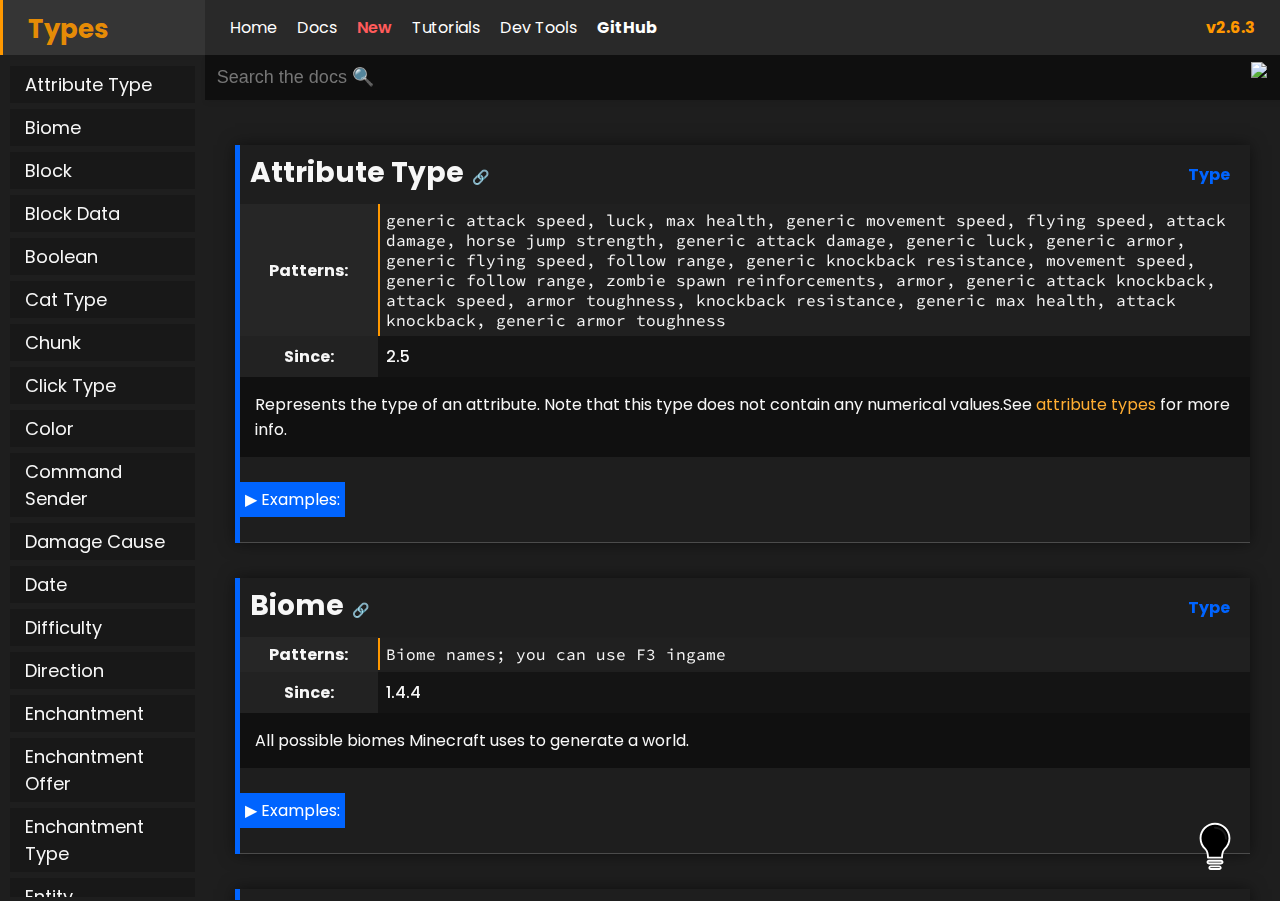
==== commit 7e1b269c: "🚀 2.6.3" ====
--- a/classes.html
+++ b/classes.html
@@ -1 +1 @@
-<!doctype html> <html> <head> <meta http-equiv="Content-Type" content="text/html; charset=UTF-8"> <meta name="viewport" content="width=device-width, initial-scale=0.8, maximum-scale=1.0"> <meta name="description" content="Skript is a Bukkit plugin which allows server admins to customize their server easily, but without the hassle of programming a plugin or asking/paying someone to program a plugin for them. - SkriptLang/Skript"> <link rel="icon" type="image/png" href="./assets/icon.png"> <meta property="og:type" content="website"> <meta property="og:title" content="Skript Documentation"> <meta property="og:site_name" content="Skript Documentation"> <meta property="og:description" content="Skript is a Bukkit plugin which allows server admins to customize their server easily, but without the hassle of programming a plugin or asking/paying someone to program a plugin for them."> <meta property="og:image" content="https://skriptlang.github.io/Skript/assets/icon.png"> <meta property="og:url" content="https://skriptlang.github.io/Skript/"> <meta name="theme-color" content="#ff9800"> <title>Skript Documentation - 2.6.1</title> <link href="css/styles.css" rel="stylesheet"> <script src="https://ajax.googleapis.com/ajax/libs/jquery/3.6.0/jquery.min.js" defer></script> <script src="./js/main.js" defer></script> <link rel="preconnect" href="https://fonts.gstatic.com"> <link href="https://fonts.googleapis.com/css2?family=Source+Code+Pro:ital,wght@0,200;0,300;0,400;0,500;0,600;0,700;0,900;1,200;1,300;1,400;1,500;1,600;1,700;1,900&display=swap" rel="stylesheet"> <link rel="preconnect" href="https://fonts.gstatic.com"> <link href="https://fonts.googleapis.com/css2?family=Poppins:ital,wght@0,100;0,200;0,300;0,400;0,500;0,600;0,700;0,800;0,900;1,100;1,200;1,300;1,400;1,500;1,600;1,700;1,800;1,900&display=swap" rel="stylesheet"> <link rel="stylesheet" href="https://use.fontawesome.com/releases/v5.15.4/css/all.css" integrity="sha384-DyZ88mC6Up2uqS4h/KRgHuoeGwBcD4Ng9SiP4dIRy0EXTlnuz47vAwmeGwVChigm" crossorigin="anonymous"> </head> <body> <script src="./js/theme-switcher.js"></script> <!-- fix white theme flicker --> <ul id="global-navigation"> <li><a href="index.html">Home</a></li> <div class="menu-tab"> <li><a class="menu-tab-item" href="docs.html">Docs <i class="fas fa-caret-down"></i></a></li> <div class="menu-subtabs"> <a href="events.html">Events</a> <a href="conditions.html">Conditions</a> <a href="sections.html">Sections</a> <a href="effects.html">Effects</a> <a href="expressions.html">Expressions</a> <a href="classes.html">Types</a> <a href="functions.html">Functions</a> </div> </div> <li><a href="docs.html?isNew" class="new-tab">New</a></li> <div class="menu-tab"> <li><a class="menu-tab-item" href="tutorials.html">Tutorials</a></li> <div class="menu-subtabs"> <a href="text.html">Text</a> </div> </div> <div class="menu-tab"> <li><a class="menu-tab-item" href="#">Dev Tools <i class="fas fa-caret-down"></i></a></li> <div class="menu-subtabs"> <a href="javadocs/" target="_blank">Javadocs</a> </div> </div> <li><a href="https://github.com/SkriptLang/Skript/" target="_blank" style="font-weight: bold;">GitHub</a></li> <li style="margin-left: auto;"><a style="font-weight: bold; color: #ff9800" href="https://github.com/SkriptLang/Skript/releases/tag/2.6.1" target="_blank">v2.6.1</a></li> </ul> <nav id="side-nav"> <div id="nav-contents"> <a href="#attributetype">Attribute Type</a> <a href="#biome">Biome</a> <a href="#block">Block</a> <a href="#blockdata">Block Data</a> <a href="#boolean">Boolean</a> <a href="#CatType">Cat Type</a> <a href="#chunk">Chunk</a> <a href="#clicktype">Click Type</a> <a href="#color">Color</a> <a href="#commandsender">Command Sender</a> <a href="#damagecause">Damage Cause</a> <a href="#date">Date</a> <a href="#difficulty">Difficulty</a> <a href="#direction">Direction</a> <a href="#enchantment">Enchantment</a> <a href="#enchantmentoffer">Enchantment Offer</a> <a href="#enchantmenttype">Enchantment Type</a> <a href="#entity">Entity</a> <a href="#entitydata">Entity Type</a> <a href="#entitytype">Entity Type with Amount</a> <a href="#experience">Experience</a> <a href="#fireworkeffect">Firework Effect</a> <a href="#FireworkType">Firework Type</a> <a href="#gamemode">Game Mode</a> <a href="#gamerule">Gamerule</a> <a href="#gamerulevalue">Gamerule Value</a> <a href="#gene">Gene</a> <a href="#healreason">Heal Reason</a> <a href="#inventory">Inventory</a> <a href="#inventoryaction">Inventory Action</a> <a href="#slot">Inventory Slot</a> <a href="#inventorytype">Inventory Type</a> <a href="#itemstack">Item / Material</a> <a href="#itemtype">Item Type</a> <a href="#livingentity">Living Entity</a> <a href="#location">Location</a> <a href="#metadataholder">Metadata Holder</a> <a href="#money">Money</a> <a href="#number">Number</a> <a href="#object">Object</a> <a href="#offlineplayer">Offline Player</a> <a href="#player">Player</a> <a href="#potioneffect">Potion Effect</a> <a href="#potioneffecttype">Potion Effect Type</a> <a href="#projectile">Projectile</a> <a href="#region">Region</a> <a href="#resourcepackstate">Resource Pack State</a> <a href="#cachedservericon">Server Icon</a> <a href="#soundcategory">Sound Category</a> <a href="#spawnreason">Spawn Reason</a> <a href="#teleportcause">Teleport Cause</a> <a href="#string">Text</a> <a href="#time">Time</a> <a href="#timeperiod">Timeperiod</a> <a href="#timespan">Timespan</a> <a href="#structuretype">Tree Type</a> <a href="#classinfo">Type</a> <a href="#vector">Vector</a> <a href="#visualeffect">Visual Effect</a> <a href="#weathertype">Weather Type</a> <a href="#world">World</a> </div> </nav> <h1 id="nav-title">Types</h1> <div id="content"> <div class="item-wrapper type-Type" id="attributetype"> <div class="item-title"> <h1 style="display: inline-block">Attribute Type</h1> <a href="#attributetype" class="link-icon">&#128279;</a> <p class="item-type">Type</p> </div> <div class="item-content"> <table> <tr class="item-details"> <td class="item-table-label">Patterns:</td> <td class="noleftpad"> <ul> <li class="skript-code-block">generic max health, generic follow range, generic knockback resistance, generic movement speed, generic flying speed, generic attack damage, generic attack knockback, generic attack speed, generic armor, generic armor toughness, generic luck, horse jump strength, zombie spawn reinforcements</li> </ul> </td> </tr> <tr class="item-details"> <td class="item-table-label">Since:</td> <td>2.5</td> </tr> </table> <div class="item-description"> Represents the type of an attribute. Note that this type does not contain any numerical values.See <a href='https://minecraft.gamepedia.com/Attribute#Attributes'>attribute types</a> for more info. </div> <div class="item-examples"> <p class="example-details-closed">Examples:</p> <div class="skript-code-block"> Missing examples. </div> </div> </div> </div> <div class="item-wrapper type-Type" id="biome"> <div class="item-title"> <h1 style="display: inline-block">Biome</h1> <a href="#biome" class="link-icon">&#128279;</a> <p class="item-type">Type</p> </div> <div class="item-content"> <table> <tr class="item-details"> <td class="item-table-label">Patterns:</td> <td class="noleftpad"> <ul> <li class="skript-code-block">Biome names; you can use F3 ingame</li> </ul> </td> </tr> <tr class="item-details"> <td class="item-table-label">Since:</td> <td>1.4.4</td> </tr> </table> <div class="item-description"> All possible biomes Minecraft uses to generate a world. </div> <div class="item-examples"> <p class="example-details-closed">Examples:</p> <div class="skript-code-block"> biome at the player is desert </div> </div> </div> </div> <div class="item-wrapper type-Type" id="block"> <div class="item-title"> <h1 style="display: inline-block">Block</h1> <a href="#block" class="link-icon">&#128279;</a> <p class="item-type">Type</p> </div> <div class="item-content"> <table> <tr class="item-details"> <td class="item-table-label">Patterns:</td> <td class="noleftpad"> <ul> <li class="skript-code-block">Missing patterns.</li> </ul> </td> </tr> <tr class="item-details"> <td class="item-table-label">Since:</td> <td>1.0</td> </tr> </table> <div class="item-description"> A block in a <a href='#world'>world</a>. It has a <a href='#location'>location</a> and a <a href='#itemstack'>type</a>, and can also have a <a href='#direction'>direction</a> (mostly a <a href='expressions.html#ExprFacing'>facing</a>), an <a href='#inventory'>inventory</a>, or other special properties. </div> <div class="item-examples"> <p class="example-details-closed">Examples:</p> <div class="skript-code-block"> Missing examples. </div> </div> </div> </div> <div class="item-wrapper type-Type" id="blockdata"> <div class="item-title"> <h1 style="display: inline-block">Block Data</h1> <a href="#blockdata" class="link-icon">&#128279;</a> <p class="item-type">Type</p> </div> <div class="item-content"> <table> <tr class="item-details"> <td class="item-table-label">Patterns:</td> <td class="noleftpad"> <ul> <li class="skript-code-block">Missing patterns.</li> </ul> </td> </tr> <tr class="item-details"> <td class="item-table-label">Since:</td> <td>2.5</td> </tr> <tr class="item-details"> <td class="item-table-label">Requirements:</td> <td>Minecraft 1.13+</td> </tr> </table> <div class="item-description"> Block data is the detailed information about a block, referred to in Minecraft as BlockStates, allowing for the manipulation of different aspects of the block, including shape, waterlogging, direction the block is facing, and so much more. Information regarding each block's optional data can be found on Minecraft's Wiki. Find the block you're looking for and scroll down to 'Block States'. Different states must be separated by a semicolon (see examples). The 'minecraft:' namespace is optional, as well as are underscores. </div> <div class="item-examples"> <p class="example-details-closed">Examples:</p> <div class="skript-code-block"> set block at player to campfire[lit=false] <br>set target block of player to oak stairs[facing=north;waterlogged=true] <br>set block at player to grass_block[snowy=true] <br>set loop-block to minecraft:chest[facing=north] <br>set block above player to oak_log[axis=y] <br>set target block of player to minecraft:oak_leaves[distance=2;persistent=false] </div> </div> </div> </div> <div class="item-wrapper type-Type" id="boolean"> <div class="item-title"> <h1 style="display: inline-block">Boolean</h1> <a href="#boolean" class="link-icon">&#128279;</a> <p class="item-type">Type</p> </div> <div class="item-content"> <table> <tr class="item-details"> <td class="item-table-label">Patterns:</td> <td class="noleftpad"> <ul> <li class="skript-code-block">true/yes/on or false/no/off</li> </ul> </td> </tr> <tr class="item-details"> <td class="item-table-label">Since:</td> <td>1.0</td> </tr> </table> <div class="item-description"> A boolean is a value that is either true or false. Other accepted names are 'on' and 'yes' for true, and 'off' and 'no' for false. </div> <div class="item-examples"> <p class="example-details-closed">Examples:</p> <div class="skript-code-block"> set {config.%player%.use mod} to false </div> </div> </div> </div> <div class="item-wrapper type-Type" id="CatType"> <div class="item-title"> <h1 style="display: inline-block">Cat Type</h1> <a href="#CatType" class="link-icon">&#128279;</a> <p class="item-type">Type</p> </div> <div class="item-content"> <table> <tr class="item-details"> <td class="item-table-label">Patterns:</td> <td class="noleftpad"> <ul> <li class="skript-code-block">tabby, black, red, siamese, british shorthair, calico, persian, ragdoll, white, jellie, all black</li> </ul> </td> </tr> <tr class="item-details"> <td class="item-table-label">Since:</td> <td>2.4</td> </tr> <tr class="item-details"> <td class="item-table-label">Requirements:</td> <td>Minecraft 1.14 or newer</td> </tr> </table> <div class="item-description"> Represents the race/type of a cat entity. </div> <div class="item-examples"> <p class="example-details-closed">Examples:</p> <div class="skript-code-block"> Missing examples. </div> </div> </div> </div> <div class="item-wrapper type-Type" id="chunk"> <div class="item-title"> <h1 style="display: inline-block">Chunk</h1> <a href="#chunk" class="link-icon">&#128279;</a> <p class="item-type">Type</p> </div> <div class="item-content"> <table> <tr class="item-details"> <td class="item-table-label">Patterns:</td> <td class="noleftpad"> <ul> <li class="skript-code-block">Missing patterns.</li> </ul> </td> </tr> <tr class="item-details"> <td class="item-table-label">Since:</td> <td>2.0</td> </tr> </table> <div class="item-description"> A chunk is a cuboid of 16×16×128 (x×z×y) blocks. Chunks are spread on a fixed rectangular grid in their world. </div> <div class="item-examples"> <p class="example-details-closed">Examples:</p> <div class="skript-code-block"> Missing examples. </div> </div> </div> </div> <div class="item-wrapper type-Type" id="clicktype"> <div class="item-title"> <h1 style="display: inline-block">Click Type</h1> <a href="#clicktype" class="link-icon">&#128279;</a> <p class="item-type">Type</p> </div> <div class="item-content"> <table> <tr class="item-details"> <td class="item-table-label">Patterns:</td> <td class="noleftpad"> <ul> <li class="skript-code-block">left mouse button, left mouse button with shift, right mouse button, right mouse button with shift, window border using right mouse button, window border using left mouse button, middle mouse button, number key, double click using mouse, drop key, drop key with control, creative action, swap offhand, unknown</li> </ul> </td> </tr> <tr class="item-details"> <td class="item-table-label">Since:</td> <td>2.2-dev16b, 2.2-dev35 (renamed to click type)</td> </tr> </table> <div class="item-description"> Click type, mostly for inventory events. Tells exactly which keys/buttons player pressed, assuming that default keybindings are used in client side. </div> <div class="item-examples"> <p class="example-details-closed">Examples:</p> <div class="skript-code-block"> Missing examples. </div> </div> </div> </div> <div class="item-wrapper type-Type" id="color"> <div class="item-title"> <h1 style="display: inline-block">Color</h1> <a href="#color" class="link-icon">&#128279;</a> <p class="item-type">Type</p> </div> <div class="item-content"> <table> <tr class="item-details"> <td class="item-table-label">Patterns:</td> <td class="noleftpad"> <ul> <li class="skript-code-block">black, dark grey/dark gray, grey/light grey/gray/light gray/silver, white, blue/dark blue, cyan/aqua/dark cyan/dark aqua, light blue/light cyan/light aqua, green/dark green, light green/lime/lime green, yellow/light yellow, orange/gold/dark yellow, red/dark red, pink/light red, purple/dark purple, magenta/light purple, brown/indigo</li> </ul> </td> </tr> <tr class="item-details"> <td class="item-table-label">Since:</td> <td>Unknown</td> </tr> </table> <div class="item-description"> Wool, dye and chat colours. </div> <div class="item-examples"> <p class="example-details-closed">Examples:</p> <div class="skript-code-block"> color of the sheep is red or black <br>set the colour of the block to green <br>message "You're holding a <%color of tool%>%color of tool%<reset> wool block" </div> </div> </div> </div> <div class="item-wrapper type-Type" id="commandsender"> <div class="item-title"> <h1 style="display: inline-block">Command Sender</h1> <a href="#commandsender" class="link-icon">&#128279;</a> <p class="item-type">Type</p> </div> <div class="item-content"> <table> <tr class="item-details"> <td class="item-table-label">Patterns:</td> <td class="noleftpad"> <ul> <li class="skript-code-block">use <a href='expressions.html#LitConsole'>the console</a> for the console</li> <li class="skript-code-block">see <a href='#player'>player</a> for players.</li> </ul> </td> </tr> <tr class="item-details"> <td class="item-table-label">Since:</td> <td>1.0</td> </tr> </table> <div class="item-description"> A player or the console. </div> <div class="item-examples"> <p class="example-details-closed">Examples:</p> <div class="skript-code-block"> command /push [&lt;player&gt;]: <br>&nbsp;&nbsp;&nbsp;&nbsp;trigger: <br>&nbsp;&nbsp;&nbsp;&nbsp;&nbsp;&nbsp;&nbsp;&nbsp;if arg-1 is not set: <br>&nbsp;&nbsp;&nbsp;&nbsp;&nbsp;&nbsp;&nbsp;&nbsp;&nbsp;&nbsp;&nbsp;&nbsp;if command sender is console: <br>&nbsp;&nbsp;&nbsp;&nbsp;&nbsp;&nbsp;&nbsp;&nbsp;&nbsp;&nbsp;&nbsp;&nbsp;&nbsp;&nbsp;&nbsp;&nbsp;send "You can't push yourself as a console :\" to sender <br>&nbsp;&nbsp;&nbsp;&nbsp;&nbsp;&nbsp;&nbsp;&nbsp;&nbsp;&nbsp;&nbsp;&nbsp;&nbsp;&nbsp;&nbsp;&nbsp;stop <br>&nbsp;&nbsp;&nbsp;&nbsp;&nbsp;&nbsp;&nbsp;&nbsp;&nbsp;&nbsp;&nbsp;&nbsp;push sender upwards with force 2 <br>&nbsp;&nbsp;&nbsp;&nbsp;&nbsp;&nbsp;&nbsp;&nbsp;&nbsp;&nbsp;&nbsp;&nbsp;send "Yay!" <br>&nbsp;&nbsp;&nbsp;&nbsp;&nbsp;&nbsp;&nbsp;&nbsp;else: <br>&nbsp;&nbsp;&nbsp;&nbsp;&nbsp;&nbsp;&nbsp;&nbsp;&nbsp;&nbsp;&nbsp;&nbsp;push arg-1 upwards with force 2 <br>&nbsp;&nbsp;&nbsp;&nbsp;&nbsp;&nbsp;&nbsp;&nbsp;&nbsp;&nbsp;&nbsp;&nbsp;send "Yay!" to sender and arg-1 </div> </div> </div> </div> <div class="item-wrapper type-Type" id="damagecause"> <div class="item-title"> <h1 style="display: inline-block">Damage Cause</h1> <a href="#damagecause" class="link-icon">&#128279;</a> <p class="item-type">Type</p> </div> <div class="item-content"> <table> <tr class="item-details"> <td class="item-table-label">Patterns:</td> <td class="noleftpad"> <ul> <li class="skript-code-block">contact, attack, sweep attack, projectile, suffocation, fall, fire, burning, melting, lava, drowning, block explosion, entity explosion, void, lightning, suicide, starvation, poison, potion, wither, falling block, thorns, dragon's breath, unknown, hitting wall while flying, magma, cramming, dryout</li> </ul> </td> </tr> <tr class="item-details"> <td class="item-table-label">Since:</td> <td>2.0</td> </tr> </table> <div class="item-description"> The cause/type of a <a href='events.html#damage'>damage event</a>, e.g. lava, fall, fire, drowning, explosion, poison, etc. Please note that support for this type is very rudimentary, e.g. lava, fire and burning, as well as projectile and attack are considered different types. </div> <div class="item-examples"> <p class="example-details-closed">Examples:</p> <div class="skript-code-block"> Missing examples. </div> </div> </div> </div> <div class="item-wrapper type-Type" id="date"> <div class="item-title"> <h1 style="display: inline-block">Date</h1> <a href="#date" class="link-icon">&#128279;</a> <p class="item-type">Type</p> </div> <div class="item-content"> <table> <tr class="item-details"> <td class="item-table-label">Patterns:</td> <td class="noleftpad"> <ul> <li class="skript-code-block">Missing patterns.</li> </ul> </td> </tr> <tr class="item-details"> <td class="item-table-label">Since:</td> <td>1.4</td> </tr> </table> <div class="item-description"> A date is a certain point in the real world's time which can currently only be obtained with <a href='./expressions.html#ExprNow'>now</a>. See <a href='#time'>time</a> and <a href='#timespan'>timespan</a> for the other time types of Skript. </div> <div class="item-examples"> <p class="example-details-closed">Examples:</p> <div class="skript-code-block"> set {_yesterday} to now <br>subtract a day from {_yesterday} <br># now {_yesterday} represents the date 24 hours before now </div> </div> </div> </div> <div class="item-wrapper type-Type" id="difficulty"> <div class="item-title"> <h1 style="display: inline-block">Difficulty</h1> <a href="#difficulty" class="link-icon">&#128279;</a> <p class="item-type">Type</p> </div> <div class="item-content"> <table> <tr class="item-details"> <td class="item-table-label">Patterns:</td> <td class="noleftpad"> <ul> <li class="skript-code-block">peaceful, easy, medium, hard</li> </ul> </td> </tr> <tr class="item-details"> <td class="item-table-label">Since:</td> <td>2.3</td> </tr> </table> <div class="item-description"> The difficulty of a <a href='#world'>world</a>. </div> <div class="item-examples"> <p class="example-details-closed">Examples:</p> <div class="skript-code-block"> Missing examples. </div> </div> </div> </div> <div class="item-wrapper type-Type" id="direction"> <div class="item-title"> <h1 style="display: inline-block">Direction</h1> <a href="#direction" class="link-icon">&#128279;</a> <p class="item-type">Type</p> </div> <div class="item-content"> <table> <tr class="item-details"> <td class="item-table-label">Patterns:</td> <td class="noleftpad"> <ul> <li class="skript-code-block">see <a href='./expressions.html#ExprDirection'>direction (expression)</a></li> </ul> </td> </tr> <tr class="item-details"> <td class="item-table-label">Since:</td> <td>2.0</td> </tr> </table> <div class="item-description"> A direction, e.g. north, east, behind, 5 south east, 1.3 meters to the right, etc. <a href='#location'>Locations</a> and some <a href='#block'>blocks</a> also have a direction, but without a length. Please note that directions have changed extensively in the betas and might not work perfectly. They can also not be used as command arguments. </div> <div class="item-examples"> <p class="example-details-closed">Examples:</p> <div class="skript-code-block"> set the block below the victim to a chest <br>loop blocks from the block infront of the player to the block 10 below the player: <br>&nbsp;&nbsp;&nbsp;&nbsp;set the block behind the loop-block to water </div> </div> </div> </div> <div class="item-wrapper type-Type" id="enchantment"> <div class="item-title"> <h1 style="display: inline-block">Enchantment</h1> <a href="#enchantment" class="link-icon">&#128279;</a> <p class="item-type">Type</p> </div> <div class="item-content"> <table> <tr class="item-details"> <td class="item-table-label">Patterns:</td> <td class="noleftpad"> <ul> <li class="skript-code-block">Frost Walker, Feather Falling, Unbreaking, Knockback, Projectile Protection, Respiration, Punch, Protection, Blast Protection, Lure, Impaling, Smite, Silk Touch, Infinity, Luck of The Sea, Thorns, Multishot, Curse of Vanishing, Fire Aspect, Flame, Depth Strider, Piercing, Fire Protection, Sharpness, Power, Sweeping Edge, Aqua Affinity, Curse of Binding, Bane of Arthropods, Soul Speed, Looting, Efficiency, Mending, Riptide, Quick Charge, Fortune, Loyalty, Channeling</li> </ul> </td> </tr> <tr class="item-details"> <td class="item-table-label">Since:</td> <td>1.4.6</td> </tr> </table> <div class="item-description"> An enchantment, e.g. 'sharpness' or 'fortune'. Unlike <a href='#enchantmenttype'>enchantment type</a> this type has no level, but you usually don't need to use this type anyway. </div> <div class="item-examples"> <p class="example-details-closed">Examples:</p> <div class="skript-code-block"> Missing examples. </div> </div> </div> </div> <div class="item-wrapper type-Type" id="enchantmentoffer"> <div class="item-title"> <h1 style="display: inline-block">Enchantment Offer</h1> <a href="#enchantmentoffer" class="link-icon">&#128279;</a> <p class="item-type">Type</p> </div> <div class="item-content"> <table> <tr class="item-details"> <td class="item-table-label">Patterns:</td> <td class="noleftpad"> <ul> <li class="skript-code-block">Missing patterns.</li> </ul> </td> </tr> <tr class="item-details"> <td class="item-table-label">Since:</td> <td>2.5</td> </tr> </table> <div class="item-description"> The enchantmentoffer in an enchant prepare event. </div> <div class="item-examples"> <p class="example-details-closed">Examples:</p> <div class="skript-code-block"> on enchant prepare: <br>&nbsp;&nbsp;&nbsp;&nbsp;set enchant offer 1 to sharpness 1 <br>&nbsp;&nbsp;&nbsp;&nbsp;set the cost of enchant offer 1 to 10 levels </div> </div> </div> </div> <div class="item-wrapper type-Type" id="enchantmenttype"> <div class="item-title"> <h1 style="display: inline-block">Enchantment Type</h1> <a href="#enchantmenttype" class="link-icon">&#128279;</a> <p class="item-type">Type</p> </div> <div class="item-content"> <table> <tr class="item-details"> <td class="item-table-label">Patterns:</td> <td class="noleftpad"> <ul> <li class="skript-code-block">&lt;enchantment&gt; [&lt;level&gt;]</li> </ul> </td> </tr> <tr class="item-details"> <td class="item-table-label">Since:</td> <td>1.4.6</td> </tr> </table> <div class="item-description"> An enchantment with an optional level, e.g. 'sharpness 2' or 'fortune'. </div> <div class="item-examples"> <p class="example-details-closed">Examples:</p> <div class="skript-code-block"> enchant the player's tool with sharpness 5 <br>helmet is enchanted with waterbreathing </div> </div> </div> </div> <div class="item-wrapper type-Type" id="entity"> <div class="item-title"> <h1 style="display: inline-block">Entity</h1> <a href="#entity" class="link-icon">&#128279;</a> <p class="item-type">Type</p> </div> <div class="item-content"> <table> <tr class="item-details"> <td class="item-table-label">Patterns:</td> <td class="noleftpad"> <ul> <li class="skript-code-block">player, op, wolf, tamed ocelot, powered creeper, zombie, unsaddled pig, fireball, arrow, dropped item, item frame, etc.</li> </ul> </td> </tr> <tr class="item-details"> <td class="item-table-label">Since:</td> <td>1.0</td> </tr> </table> <div class="item-description"> An entity is something in a <a href='#world'>world</a> that's not a <a href='#block'>block</a>, e.g. a <a href='#player'>player</a>, a skeleton, or a zombie, but also <a href='#projectile'>projectiles</a> like arrows, fireballs or thrown potions, or special entities like dropped items, falling blocks or paintings. </div> <div class="item-examples"> <p class="example-details-closed">Examples:</p> <div class="skript-code-block"> entity is a zombie or creeper <br>player is an op <br>projectile is an arrow <br>shoot a fireball from the player </div> </div> </div> </div> <div class="item-wrapper type-Type" id="entitydata"> <div class="item-title"> <h1 style="display: inline-block">Entity Type</h1> <a href="#entitydata" class="link-icon">&#128279;</a> <p class="item-type">Type</p> </div> <div class="item-content"> <table> <tr class="item-details"> <td class="item-table-label">Patterns:</td> <td class="noleftpad"> <ul> <li class="skript-code-block"><i>Detailed usage will be added eventually</i></li> </ul> </td> </tr> <tr class="item-details"> <td class="item-table-label">Since:</td> <td>1.3</td> </tr> </table> <div class="item-description"> The type of an <a href='#entity'>entity</a>, e.g. player, wolf, powered creeper, etc. </div> <div class="item-examples"> <p class="example-details-closed">Examples:</p> <div class="skript-code-block"> victim is a cow <br>spawn a creeper </div> </div> </div> </div> <div class="item-wrapper type-Type" id="entitytype"> <div class="item-title"> <h1 style="display: inline-block">Entity Type with Amount</h1> <a href="#entitytype" class="link-icon">&#128279;</a> <p class="item-type">Type</p> </div> <div class="item-content"> <table> <tr class="item-details"> <td class="item-table-label">Patterns:</td> <td class="noleftpad"> <ul> <li class="skript-code-block">&lt;<a href='#number'>number</a>&gt; &lt;entity type&gt;</li> </ul> </td> </tr> <tr class="item-details"> <td class="item-table-label">Since:</td> <td>1.3</td> </tr> </table> <div class="item-description"> An <a href='#entitydata'>entity type</a> with an amount, e.g. '2 zombies'. I might remove this type in the future and make a more general 'type' type, i.e. a type that has a number and a type. </div> <div class="item-examples"> <p class="example-details-closed">Examples:</p> <div class="skript-code-block"> spawn 5 creepers behind the player </div> </div> </div> </div> <div class="item-wrapper type-Type" id="experience"> <div class="item-title"> <h1 style="display: inline-block">Experience</h1> <a href="#experience" class="link-icon">&#128279;</a> <p class="item-type">Type</p> </div> <div class="item-content"> <table> <tr class="item-details"> <td class="item-table-label">Patterns:</td> <td class="noleftpad"> <ul> <li class="skript-code-block">[&lt;number&gt;] ([e]xp|experience [point[s]])</li> </ul> </td> </tr> <tr class="item-details"> <td class="item-table-label">Since:</td> <td>2.0</td> </tr> </table> <div class="item-description"> Experience points. Please note that Bukkit only allows to give XP, but not remove XP from players. You can however change a player's <a href='./expressions.html#ExprLevel'>level</a> and <a href='./expressions/#ExprLevelProgress'>level progress</a> freely. </div> <div class="item-examples"> <p class="example-details-closed">Examples:</p> <div class="skript-code-block"> give 10 xp to the player </div> </div> </div> </div> <div class="item-wrapper type-Type" id="fireworkeffect"> <div class="item-title"> <h1 style="display: inline-block">Firework Effect</h1> <a href="#fireworkeffect" class="link-icon">&#128279;</a> <p class="item-type">Type</p> </div> <div class="item-content"> <table> <tr class="item-details"> <td class="item-table-label">Patterns:</td> <td class="noleftpad"> <ul> <li class="skript-code-block">Missing patterns.</li> </ul> </td> </tr> <tr class="item-details"> <td class="item-table-label">Since:</td> <td>2.4</td> </tr> </table> <div class="item-description"> A configuration of effects that defines the firework when exploded which can be used in the <a href='effects.html#EffFireworkLaunch'>launch firework</a> effect. See the <a href='expressions.html#ExprFireworkEffect'>firework effect</a> expression for detailed patterns. </div> <div class="item-examples"> <p class="example-details-closed">Examples:</p> <div class="skript-code-block"> launch flickering trailing burst firework colored blue and green at player <br>launch trailing flickering star coloured purple, yellow, blue, green and red fading to pink at target entity <br>launch ball large coloured red, purple and white fading to light green and black at player's location with duration 1 </div> </div> </div> </div> <div class="item-wrapper type-Type" id="FireworkType"> <div class="item-title"> <h1 style="display: inline-block">Firework Type</h1> <a href="#FireworkType" class="link-icon">&#128279;</a> <p class="item-type">Type</p> </div> <div class="item-content"> <table> <tr class="item-details"> <td class="item-table-label">Patterns:</td> <td class="noleftpad"> <ul> <li class="skript-code-block">ball, large ball, star, burst, creeper</li> </ul> </td> </tr> <tr class="item-details"> <td class="item-table-label">Since:</td> <td>2.4</td> </tr> </table> <div class="item-description"> The type of a <a href='#fireworkeffect'>fireworkeffect</a>. </div> <div class="item-examples"> <p class="example-details-closed">Examples:</p> <div class="skript-code-block"> Missing examples. </div> </div> </div> </div> <div class="item-wrapper type-Type" id="gamemode"> <div class="item-title"> <h1 style="display: inline-block">Game Mode</h1> <a href="#gamemode" class="link-icon">&#128279;</a> <p class="item-type">Type</p> </div> <div class="item-content"> <table> <tr class="item-details"> <td class="item-table-label">Patterns:</td> <td class="noleftpad"> <ul> <li class="skript-code-block">creative/survival/adventure/spectator</li> </ul> </td> </tr> <tr class="item-details"> <td class="item-table-label">Since:</td> <td>1.0</td> </tr> </table> <div class="item-description"> The game modes survival, creative, adventure and spectator. </div> <div class="item-examples"> <p class="example-details-closed">Examples:</p> <div class="skript-code-block"> player's gamemode is survival <br>set the player argument's game mode to creative </div> </div> </div> </div> <div class="item-wrapper type-Type" id="gamerule"> <div class="item-title"> <h1 style="display: inline-block">Gamerule</h1> <a href="#gamerule" class="link-icon">&#128279;</a> <p class="item-type">Type</p> </div> <div class="item-content"> <table> <tr class="item-details"> <td class="item-table-label">Patterns:</td> <td class="noleftpad"> <ul> <li class="skript-code-block">doFireTick, maxCommandChainLength, fireDamage, reducedDebugInfo, disableElytraMovementCheck, announceAdvancements, drowningDamage, commandBlockOutput, forgiveDeadPlayers, doMobSpawning, maxEntityCramming, disableRaids, doWeatherCycle, doDaylightCycle, showDeathMessages, doTileDrops, universalAnger, doInsomnia, doImmediateRespawn, naturalRegeneration, doMobLoot, fallDamage, keepInventory, doEntityDrops, doLimitedCrafting, mobGriefing, randomTickSpeed, spawnRadius, doTraderSpawning, logAdminCommands, spectatorsGenerateChunks, sendCommandFeedback, doPatrolSpawning</li> </ul> </td> </tr> <tr class="item-details"> <td class="item-table-label">Since:</td> <td>2.5</td> </tr> <tr class="item-details"> <td class="item-table-label">Requirements:</td> <td>Minecraft 1.13 or newer</td> </tr> </table> <div class="item-description"> A gamerule </div> <div class="item-examples"> <p class="example-details-closed">Examples:</p> <div class="skript-code-block"> Missing examples. </div> </div> </div> </div> <div class="item-wrapper type-Type" id="gamerulevalue"> <div class="item-title"> <h1 style="display: inline-block">Gamerule Value</h1> <a href="#gamerulevalue" class="link-icon">&#128279;</a> <p class="item-type">Type</p> </div> <div class="item-content"> <table> <tr class="item-details"> <td class="item-table-label">Patterns:</td> <td class="noleftpad"> <ul> <li class="skript-code-block">Missing patterns.</li> </ul> </td> </tr> <tr class="item-details"> <td class="item-table-label">Since:</td> <td>2.5</td> </tr> </table> <div class="item-description"> A wrapper for the value of a gamerule for a world. </div> <div class="item-examples"> <p class="example-details-closed">Examples:</p> <div class="skript-code-block"> Missing examples. </div> </div> </div> </div> <div class="item-wrapper type-Type" id="gene"> <div class="item-title"> <h1 style="display: inline-block">Gene</h1> <a href="#gene" class="link-icon">&#128279;</a> <p class="item-type">Type</p> </div> <div class="item-content"> <table> <tr class="item-details"> <td class="item-table-label">Patterns:</td> <td class="noleftpad"> <ul> <li class="skript-code-block">normal, lazy, worried, playful, brown, weak, aggressive</li> </ul> </td> </tr> <tr class="item-details"> <td class="item-table-label">Since:</td> <td>2.4</td> </tr> <tr class="item-details"> <td class="item-table-label">Requirements:</td> <td>Minecraft 1.14 or newer</td> </tr> </table> <div class="item-description"> Represents a Panda's main or hidden gene. See <a href='https://minecraft.gamepedia.com/Panda#Genetics'>genetics</a> for more info. </div> <div class="item-examples"> <p class="example-details-closed">Examples:</p> <div class="skript-code-block"> Missing examples. </div> </div> </div> </div> <div class="item-wrapper type-Type" id="healreason"> <div class="item-title"> <h1 style="display: inline-block">Heal Reason</h1> <a href="#healreason" class="link-icon">&#128279;</a> <p class="item-type">Type</p> </div> <div class="item-content"> <table> <tr class="item-details"> <td class="item-table-label">Patterns:</td> <td class="noleftpad"> <ul> <li class="skript-code-block">peaceful regeneration, satiated, eating, end crystal, magic, magic regen, wither spawning, withering, unknown</li> </ul> </td> </tr> <tr class="item-details"> <td class="item-table-label">Since:</td> <td>2.5</td> </tr> </table> <div class="item-description"> The heal reason in a heal event. </div> <div class="item-examples"> <p class="example-details-closed">Examples:</p> <div class="skript-code-block"> Missing examples. </div> </div> </div> </div> <div class="item-wrapper type-Type" id="inventory"> <div class="item-title"> <h1 style="display: inline-block">Inventory</h1> <a href="#inventory" class="link-icon">&#128279;</a> <p class="item-type">Type</p> </div> <div class="item-content"> <table> <tr class="item-details"> <td class="item-table-label">Patterns:</td> <td class="noleftpad"> <ul> <li class="skript-code-block">Missing patterns.</li> </ul> </td> </tr> <tr class="item-details"> <td class="item-table-label">Since:</td> <td>1.0</td> </tr> </table> <div class="item-description"> An inventory of a <a href='#player'>player</a> or <a href='#block'>block</a>. Inventories have many effects and conditions regarding the items contained. An inventory has a fixed amount of <a href='#slot'>slots</a> which represent a specific place in the inventory, e.g. the <a href='expressions.html#ExprArmorSlot'>helmet slot</a> for players (Please note that slot support is still very limited but will be improved eventually). </div> <div class="item-examples"> <p class="example-details-closed">Examples:</p> <div class="skript-code-block"> Missing examples. </div> </div> </div> </div> <div class="item-wrapper type-Type" id="inventoryaction"> <div class="item-title"> <h1 style="display: inline-block">Inventory Action</h1> <a href="#inventoryaction" class="link-icon">&#128279;</a> <p class="item-type">Type</p> </div> <div class="item-content"> <table> <tr class="item-details"> <td class="item-table-label">Patterns:</td> <td class="noleftpad"> <ul> <li class="skript-code-block">nothing, pickup all, pickup some, pickup half, pickup one item, place all, place some, place one, swap with cursor, drop all from cursor, drop one from cursor, drop all from slot, drop one from slot, instant move, hotbar move and readd, swap with hotbar, clone stack, collect to cursor, unknown</li> </ul> </td> </tr> <tr class="item-details"> <td class="item-table-label">Since:</td> <td>2.2-dev16</td> </tr> </table> <div class="item-description"> What player just did in inventory event. Note that when in creative game mode, most actions do not work correctly. </div> <div class="item-examples"> <p class="example-details-closed">Examples:</p> <div class="skript-code-block"> Missing examples. </div> </div> </div> </div> <div class="item-wrapper type-Type" id="slot"> <div class="item-title"> <h1 style="display: inline-block">Inventory Slot</h1> <a href="#slot" class="link-icon">&#128279;</a> <p class="item-type">Type</p> </div> <div class="item-content"> <table> <tr class="item-details"> <td class="item-table-label">Patterns:</td> <td class="noleftpad"> <ul> <li class="skript-code-block">Missing patterns.</li> </ul> </td> </tr> <tr class="item-details"> <td class="item-table-label">Since:</td> <td>Unknown</td> </tr> </table> <div class="item-description"> Represents a single slot of an <a href='#inventory'>inventory</a>. Notable slots are the <a href='./expressions.html#ExprArmorSlot'>armour slots</a> and <a href='./expressions/#ExprFurnaceSlot'>furnace slots</a>. The most important property that distinguishes a slot from an <a href='#itemstack'>item</a> is its ability to be changed, e.g. it can be set, deleted, enchanted, etc. (Some item expressions can be changed as well, e.g. items stored in variables. For that matter: slots are never saved to variables, only the items they represent at the time when the variable is set). Please note that <a href='./expressions.html#ExprTool'>tool</a> can be regarded a slot, but it can actually change it's position, i.e. doesn't represent always the same slot. </div> <div class="item-examples"> <p class="example-details-closed">Examples:</p> <div class="skript-code-block"> set tool of player to dirt <br>delete helmet of the victim <br>set the colour of the player's tool to green <br>enchant the player's chestplate with projectile protection 5 </div> </div> </div> </div> <div class="item-wrapper type-Type" id="inventorytype"> <div class="item-title"> <h1 style="display: inline-block">Inventory Type</h1> <a href="#inventorytype" class="link-icon">&#128279;</a> <p class="item-type">Type</p> </div> <div class="item-content"> <table> <tr class="item-details"> <td class="item-table-label">Patterns:</td> <td class="noleftpad"> <ul> <li class="skript-code-block">chest inventory, dispenser inventory, dropper inventory, furnace inventory, workbench inventory, crafting table inventory, enchanting table inventory, brewing stand inventory, player inventory, creative inventory, merchant inventory, ender chest inventory, anvil inventory, smithing inventory, beacon inventory, hopper inventory, shulker box inventory, barrel inventory, blast furnace inventory, lectern inventory, smoker inventory, loom inventory, cartography table inventory, grindstone inventory, stonecutter inventory</li> </ul> </td> </tr> <tr class="item-details"> <td class="item-table-label">Since:</td> <td>2.2-dev32</td> </tr> </table> <div class="item-description"> Minecraft has several different inventory types with their own use cases. </div> <div class="item-examples"> <p class="example-details-closed">Examples:</p> <div class="skript-code-block"> Missing examples. </div> </div> </div> </div> <div class="item-wrapper type-Type" id="itemstack"> <div class="item-title"> <h1 style="display: inline-block">Item / Material</h1> <a href="#itemstack" class="link-icon">&#128279;</a> <p class="item-type">Type</p> </div> <div class="item-content"> <table> <tr class="item-details"> <td class="item-table-label">Patterns:</td> <td class="noleftpad"> <ul> <li class="skript-code-block"><code>[&lt;number&gt; [of]] &lt;alias&gt; [of &lt;enchantment&gt; &lt;level&gt;]</code>, Where &lt;alias&gt; must be an alias that represents exactly one item (i.e cannot be a general alias like 'sword' or 'plant')</li> </ul> </td> </tr> <tr class="item-details"> <td class="item-table-label">Since:</td> <td>1.0</td> </tr> </table> <div class="item-description"> An item, e.g. a stack of torches, a furnace, or a wooden sword of sharpness 2. Unlike <a href='#itemtype'>item type</a> an item can only represent exactly one item (e.g. an upside-down cobblestone stair facing west), while an item type can represent a whole range of items (e.g. any cobble stone stairs regardless of direction). You don't usually need this type except when you want to make a command that only accepts an exact item. Please note that currently 'material' is exactly the same as 'item', i.e. can have an amount & enchantments. </div> <div class="item-examples"> <p class="example-details-closed">Examples:</p> <div class="skript-code-block"> set {_item} to type of the targeted block <br>{_item} is a torch </div> </div> </div> </div> <div class="item-wrapper type-Type" id="itemtype"> <div class="item-title"> <h1 style="display: inline-block">Item Type</h1> <a href="#itemtype" class="link-icon">&#128279;</a> <p class="item-type">Type</p> </div> <div class="item-content"> <table> <tr class="item-details"> <td class="item-table-label">Patterns:</td> <td class="noleftpad"> <ul> <li class="skript-code-block">[&lt;number&gt; [of]] [all/every] &lt;alias&gt; [of &lt;enchantment&gt; [&lt;level&gt;] [,/and &lt;more enchantments...&gt;]]</li> </ul> </td> </tr> <tr class="item-details"> <td class="item-table-label">Since:</td> <td>1.0</td> </tr> </table> <div class="item-description"> An item type is an alias, e.g. 'a pickaxe', 'all plants', etc., and can result in different items when added to an inventory, and unlike <a href='#itemstack'>items</a> they are well suited for checking whether an inventory contains a certain item or whether a certain item is of a certain type. An item type can also have one or more <a href='#enchantmenttype'>enchantments</a> with or without a specific level defined, and can optionally start with 'all' or 'every' to make this item type represent <i>all</i> types that the alias represents, including data ranges. </div> <div class="item-examples"> <p class="example-details-closed">Examples:</p> <div class="skript-code-block"> give 4 torches to the player <br>add all slabs to the inventory of the block <br>player's tool is a diamond sword of sharpness <br>remove a pickaxes of fortune 4 from {stored items::*} <br>set {_item} to 10 of every upside-down stair <br>block is dirt or farmland </div> </div> </div> </div> <div class="item-wrapper type-Type" id="livingentity"> <div class="item-title"> <h1 style="display: inline-block">Living Entity</h1> <a href="#livingentity" class="link-icon">&#128279;</a> <p class="item-type">Type</p> </div> <div class="item-content"> <table> <tr class="item-details"> <td class="item-table-label">Patterns:</td> <td class="noleftpad"> <ul> <li class="skript-code-block">see <a href='#entity'>entity</a>, but ignore inanimate objects</li> </ul> </td> </tr> <tr class="item-details"> <td class="item-table-label">Since:</td> <td>1.0</td> </tr> </table> <div class="item-description"> A living <a href='#entity'>entity</a>, i.e. a mob or <a href='#player'>player</a>, not inanimate entities like <a href='#projectile'>projectiles</a> or dropped items. </div> <div class="item-examples"> <p class="example-details-closed">Examples:</p> <div class="skript-code-block"> spawn 5 powered creepers <br>shoot a zombie from the creeper </div> </div> </div> </div> <div class="item-wrapper type-Type" id="location"> <div class="item-title"> <h1 style="display: inline-block">Location</h1> <a href="#location" class="link-icon">&#128279;</a> <p class="item-type">Type</p> </div> <div class="item-content"> <table> <tr class="item-details"> <td class="item-table-label">Patterns:</td> <td class="noleftpad"> <ul> <li class="skript-code-block">Missing patterns.</li> </ul> </td> </tr> <tr class="item-details"> <td class="item-table-label">Since:</td> <td>1.0</td> </tr> </table> <div class="item-description"> A location in a <a href='#world'>world</a>. Locations are world-specific and even store a <a href='#direction'>direction</a>, e.g. if you save a location and later teleport to it you will face the exact same direction you did when you saved the location. </div> <div class="item-examples"> <p class="example-details-closed">Examples:</p> <div class="skript-code-block"> Missing examples. </div> </div> </div> </div> <div class="item-wrapper type-Type" id="metadataholder"> <div class="item-title"> <h1 style="display: inline-block">Metadata Holder</h1> <a href="#metadataholder" class="link-icon">&#128279;</a> <p class="item-type">Type</p> </div> <div class="item-content"> <table> <tr class="item-details"> <td class="item-table-label">Patterns:</td> <td class="noleftpad"> <ul> <li class="skript-code-block">Missing patterns.</li> </ul> </td> </tr> <tr class="item-details"> <td class="item-table-label">Since:</td> <td>2.2-dev36</td> </tr> </table> <div class="item-description"> Something that can hold metadata (e.g. an entity or block) </div> <div class="item-examples"> <p class="example-details-closed">Examples:</p> <div class="skript-code-block"> set metadata value "super cool" of player to true </div> </div> </div> </div> <div class="item-wrapper type-Type" id="money"> <div class="item-title"> <h1 style="display: inline-block">Money</h1> <a href="#money" class="link-icon">&#128279;</a> <p class="item-type">Type</p> </div> <div class="item-content"> <table> <tr class="item-details"> <td class="item-table-label">Patterns:</td> <td class="noleftpad"> <ul> <li class="skript-code-block">&lt;number&gt; $ or $ &lt;number&gt;, where '$' is your server's currency, e.g. '10 rupees' or '£5.00'</li> </ul> </td> </tr> <tr class="item-details"> <td class="item-table-label">Since:</td> <td>2.0</td> </tr> <tr class="item-details"> <td class="item-table-label">Requirements:</td> <td>Vault, an economy plugin that supports Vault</td> </tr> </table> <div class="item-description"> A certain amount of money. Please note that this differs from <a href='#number'>numbers</a> as it includes a currency symbol or name, but usually the two are interchangeable, e.g. you can both add 100$ to the player's balance and add 100 to the player's balance. </div> <div class="item-examples"> <p class="example-details-closed">Examples:</p> <div class="skript-code-block"> add 10£ to the player's account <br>remove Fr. 9.95 from the player's money <br>set the victim's money to 0 <br>increase the attacker's balance by the level of the victim * 100 </div> </div> </div> </div> <div class="item-wrapper type-Type" id="number"> <div class="item-title"> <h1 style="display: inline-block">Number</h1> <a href="#number" class="link-icon">&#128279;</a> <p class="item-type">Type</p> </div> <div class="item-content"> <table> <tr class="item-details"> <td class="item-table-label">Patterns:</td> <td class="noleftpad"> <ul> <li class="skript-code-block">[-]###[.###]</code> (any amount of digits; very large numbers will be truncated though)</li> </ul> </td> </tr> <tr class="item-details"> <td class="item-table-label">Since:</td> <td>1.0</td> </tr> </table> <div class="item-description"> A number, e.g. 2.5, 3, or -9812454. Please note that many expressions only need integers, i.e. will discard any fractional parts of any numbers without producing an error. </div> <div class="item-examples"> <p class="example-details-closed">Examples:</p> <div class="skript-code-block"> set the player's health to 5.5 <br>set {_temp} to 2*{_temp} - 2.5 </div> </div> </div> </div> <div class="item-wrapper type-Type" id="object"> <div class="item-title"> <h1 style="display: inline-block">Object</h1> <a href="#object" class="link-icon">&#128279;</a> <p class="item-type">Type</p> </div> <div class="item-content"> <table> <tr class="item-details"> <td class="item-table-label">Patterns:</td> <td class="noleftpad"> <ul> <li class="skript-code-block">Missing patterns.</li> </ul> </td> </tr> <tr class="item-details"> <td class="item-table-label">Since:</td> <td>1.0</td> </tr> </table> <div class="item-description"> The supertype of all types, meaning that if %object% is used in e.g. a condition it will accept all kinds of expressions. </div> <div class="item-examples"> <p class="example-details-closed">Examples:</p> <div class="skript-code-block"> Missing examples. </div> </div> </div> </div> <div class="item-wrapper type-Type" id="offlineplayer"> <div class="item-title"> <h1 style="display: inline-block">Offline Player</h1> <a href="#offlineplayer" class="link-icon">&#128279;</a> <p class="item-type">Type</p> </div> <div class="item-content"> <table> <tr class="item-details"> <td class="item-table-label">Patterns:</td> <td class="noleftpad"> <ul> <li class="skript-code-block">Missing patterns.</li> </ul> </td> </tr> <tr class="item-details"> <td class="item-table-label">Since:</td> <td>Unknown</td> </tr> </table> <div class="item-description"> A player that is possibly offline. See <a href='#player'>player</a> for more information. Please note that while all effects and conditions that require a player can be used with an offline player as well, they will not work if the player is not actually online. </div> <div class="item-examples"> <p class="example-details-closed">Examples:</p> <div class="skript-code-block"> Missing examples. </div> </div> </div> </div> <div class="item-wrapper type-Type" id="player"> <div class="item-title"> <h1 style="display: inline-block">Player</h1> <a href="#player" class="link-icon">&#128279;</a> <p class="item-type">Type</p> </div> <div class="item-content"> <table> <tr class="item-details"> <td class="item-table-label">Patterns:</td> <td class="noleftpad"> <ul> <li class="skript-code-block">Missing patterns.</li> </ul> </td> </tr> <tr class="item-details"> <td class="item-table-label">Since:</td> <td>1.0</td> </tr> </table> <div class="item-description"> A player. Depending on whether a player is online or offline several actions can be performed with them, though you won't get any errors when using effects that only work if the player is online (e.g. changing their inventory) on an offline player. You have two possibilities to use players as command arguments: &lt;player&gt; and &lt;offline player&gt;. The first requires that the player is online and also accepts only part of the name, while the latter doesn't require that the player is online, but the player's name has to be entered exactly. </div> <div class="item-examples"> <p class="example-details-closed">Examples:</p> <div class="skript-code-block"> Missing examples. </div> </div> </div> </div> <div class="item-wrapper type-Type" id="potioneffect"> <div class="item-title"> <h1 style="display: inline-block">Potion Effect</h1> <a href="#potioneffect" class="link-icon">&#128279;</a> <p class="item-type">Type</p> </div> <div class="item-content"> <table> <tr class="item-details"> <td class="item-table-label">Patterns:</td> <td class="noleftpad"> <ul> <li class="skript-code-block">speed of tier 1 for 10 seconds</li> </ul> </td> </tr> <tr class="item-details"> <td class="item-table-label">Since:</td> <td>2.5.2</td> </tr> </table> <div class="item-description"> A potion effect, including the potion effect type, tier and duration. </div> <div class="item-examples"> <p class="example-details-closed">Examples:</p> <div class="skript-code-block"> Missing examples. </div> </div> </div> </div> <div class="item-wrapper type-Type" id="potioneffecttype"> <div class="item-title"> <h1 style="display: inline-block">Potion Effect Type</h1> <a href="#potioneffecttype" class="link-icon">&#128279;</a> <p class="item-type">Type</p> </div> <div class="item-content"> <table> <tr class="item-details"> <td class="item-table-label">Patterns:</td> <td class="noleftpad"> <ul> <li class="skript-code-block">null, speed, slowness, haste, mining fatigue, strength, instant health, instant damage, jump boost, nausea, regeneration, resistance, fire resistance, water breathing, invisibility, blindness, night vision, hunger, weakness, poison, wither, health boost, absorption, saturation, glowing, levitation, luck, bad luck, slow falling, conduit power, dolphins grace, bad omen, hero of the village</li> </ul> </td> </tr> <tr class="item-details"> <td class="item-table-label">Since:</td> <td>Unknown</td> </tr> </table> <div class="item-description"> A potion effect type, e.g. 'strength' or 'swiftness'. </div> <div class="item-examples"> <p class="example-details-closed">Examples:</p> <div class="skript-code-block"> apply swiftness 5 to the player <br>apply potion of speed 2 to the player for 60 seconds <br>remove invisibility from the victim </div> </div> </div> </div> <div class="item-wrapper type-Type" id="projectile"> <div class="item-title"> <h1 style="display: inline-block">Projectile</h1> <a href="#projectile" class="link-icon">&#128279;</a> <p class="item-type">Type</p> </div> <div class="item-content"> <table> <tr class="item-details"> <td class="item-table-label">Patterns:</td> <td class="noleftpad"> <ul> <li class="skript-code-block">arrow, fireball, snowball, thrown potion, etc.</li> </ul> </td> </tr> <tr class="item-details"> <td class="item-table-label">Since:</td> <td>1.0</td> </tr> </table> <div class="item-description"> A projectile, e.g. an arrow, snowball or thrown potion. </div> <div class="item-examples"> <p class="example-details-closed">Examples:</p> <div class="skript-code-block"> projectile is a snowball <br>shoot an arrow at speed 5 from the player </div> </div> </div> </div> <div class="item-wrapper type-Type" id="region"> <div class="item-title"> <h1 style="display: inline-block">Region</h1> <a href="#region" class="link-icon">&#128279;</a> <p class="item-type">Type</p> </div> <div class="item-content"> <table> <tr class="item-details"> <td class="item-table-label">Patterns:</td> <td class="noleftpad"> <ul> <li class="skript-code-block">"region name"</li> </ul> </td> </tr> <tr class="item-details"> <td class="item-table-label">Since:</td> <td>2.1</td> </tr> <tr class="item-details"> <td class="item-table-label">Requirements:</td> <td>Supported regions plugin</td> </tr> </table> <div class="item-description"> A region of a regions plugin. Skript currently supports WorldGuard, Factions, GriefPrevention and PreciousStones. Please note that some regions plugins do not have named regions, some use numerical ids to identify regions, and some may have regions with the same name in different worlds, thus using regions like "region name" in scripts may or may not work. </div> <div class="item-examples"> <p class="example-details-closed">Examples:</p> <div class="skript-code-block"> Missing examples. </div> </div> </div> </div> <div class="item-wrapper type-Type" id="resourcepackstate"> <div class="item-title"> <h1 style="display: inline-block">Resource Pack State</h1> <a href="#resourcepackstate" class="link-icon">&#128279;</a> <p class="item-type">Type</p> </div> <div class="item-content"> <table> <tr class="item-details"> <td class="item-table-label">Patterns:</td> <td class="noleftpad"> <ul> <li class="skript-code-block">successfully load, decline, download fail, accept</li> </ul> </td> </tr> <tr class="item-details"> <td class="item-table-label">Since:</td> <td>2.4</td> </tr> </table> <div class="item-description"> The state in a <a href='events.html#resource_pack_request_action'>resource pack request response</a> event. </div> <div class="item-examples"> <p class="example-details-closed">Examples:</p> <div class="skript-code-block"> Missing examples. </div> </div> </div> </div> <div class="item-wrapper type-Type" id="cachedservericon"> <div class="item-title"> <h1 style="display: inline-block">Server Icon</h1> <a href="#cachedservericon" class="link-icon">&#128279;</a> <p class="item-type">Type</p> </div> <div class="item-content"> <table> <tr class="item-details"> <td class="item-table-label">Patterns:</td> <td class="noleftpad"> <ul> <li class="skript-code-block">Missing patterns.</li> </ul> </td> </tr> <tr class="item-details"> <td class="item-table-label">Since:</td> <td>2.3</td> </tr> </table> <div class="item-description"> A server icon that was loaded using the <a href='effects.html#EffLoadServerIcon'>load server icon</a> effect. </div> <div class="item-examples"> <p class="example-details-closed">Examples:</p> <div class="skript-code-block"> Missing examples. </div> </div> </div> </div> <div class="item-wrapper type-Type" id="soundcategory"> <div class="item-title"> <h1 style="display: inline-block">Sound Category</h1> <a href="#soundcategory" class="link-icon">&#128279;</a> <p class="item-type">Type</p> </div> <div class="item-content"> <table> <tr class="item-details"> <td class="item-table-label">Patterns:</td> <td class="noleftpad"> <ul> <li class="skript-code-block">master category, music category, record category, weather category, block category, hostile category, neutral category, player category, ambient category, voice category</li> </ul> </td> </tr> <tr class="item-details"> <td class="item-table-label">Since:</td> <td>2.4</td> </tr> <tr class="item-details"> <td class="item-table-label">Requirements:</td> <td>Minecraft 1.11 or newer</td> </tr> </table> <div class="item-description"> The category of a sound, they are used for sound options of Minecraft. See the <a href='effects.html#EffPlaySound'>play sound</a> and <a href='effects.html#EffStopSound'>stop sound</a> effects. </div> <div class="item-examples"> <p class="example-details-closed">Examples:</p> <div class="skript-code-block"> Missing examples. </div> </div> </div> </div> <div class="item-wrapper type-Type" id="spawnreason"> <div class="item-title"> <h1 style="display: inline-block">Spawn Reason</h1> <a href="#spawnreason" class="link-icon">&#128279;</a> <p class="item-type">Type</p> </div> <div class="item-content"> <table> <tr class="item-details"> <td class="item-table-label">Patterns:</td> <td class="noleftpad"> <ul> <li class="skript-code-block">natural, jockey, chunk generation, mob spawner, egg, spawn egg, lightning, built snowman, built iron golem, built wither, village defense, village invasion, breed, slime split, reinforcements, nether portal, dispense egg, infection, cured, ocelot baby, silverfish reveal, mount, trap, ender pearl, perching, drowned, shear, explosion, raid, patrol, beehive, piglin zombification, command, customized, default</li> </ul> </td> </tr> <tr class="item-details"> <td class="item-table-label">Since:</td> <td>2.3</td> </tr> </table> <div class="item-description"> The spawn reason in a <a href='events.html#spawn'>spawn</a> event. </div> <div class="item-examples"> <p class="example-details-closed">Examples:</p> <div class="skript-code-block"> Missing examples. </div> </div> </div> </div> <div class="item-wrapper type-Type" id="teleportcause"> <div class="item-title"> <h1 style="display: inline-block">Teleport Cause</h1> <a href="#teleportcause" class="link-icon">&#128279;</a> <p class="item-type">Type</p> </div> <div class="item-content"> <table> <tr class="item-details"> <td class="item-table-label">Patterns:</td> <td class="noleftpad"> <ul> <li class="skript-code-block">ender pearl, command, plugin, nether portal, end portal, spectate, gateway, chorus, unknown</li> </ul> </td> </tr> <tr class="item-details"> <td class="item-table-label">Since:</td> <td>2.2-dev35</td> </tr> </table> <div class="item-description"> The teleport cause in a <a href='events.html#teleport'>teleport</a> event. </div> <div class="item-examples"> <p class="example-details-closed">Examples:</p> <div class="skript-code-block"> Missing examples. </div> </div> </div> </div> <div class="item-wrapper type-Type" id="string"> <div class="item-title"> <h1 style="display: inline-block">Text</h1> <a href="#string" class="link-icon">&#128279;</a> <p class="item-type">Type</p> </div> <div class="item-content"> <table> <tr class="item-details"> <td class="item-table-label">Patterns:</td> <td class="noleftpad"> <ul> <li class="skript-code-block">simple: "..."</li> <li class="skript-code-block">quotes: "...""..."</li> <li class="skript-code-block">expressions: "...%expression%..."</li> <li class="skript-code-block">percent signs: "...%%..."</li> </ul> </td> </tr> <tr class="item-details"> <td class="item-table-label">Since:</td> <td>1.0</td> </tr> </table> <div class="item-description"> Text is simply text, i.e. a sequence of characters, which can optionally contain expressions which will be replaced with a meaningful representation (e.g. %player% will be replaced with the player's name). Because scripts are also text, you have to put text into double quotes to tell Skript which part of the line is an effect/expression and which part is the text. Please read the article on <a href='./strings/'>Texts and Variable Names</a> to learn more. </div> <div class="item-examples"> <p class="example-details-closed">Examples:</p> <div class="skript-code-block"> broadcast "Hello World!" <br>message "Hello %player%" <br>message "The id of ""%type of tool%"" is %id of tool%." </div> </div> </div> </div> <div class="item-wrapper type-Type" id="time"> <div class="item-title"> <h1 style="display: inline-block">Time</h1> <a href="#time" class="link-icon">&#128279;</a> <p class="item-type">Type</p> </div> <div class="item-content"> <table> <tr class="item-details"> <td class="item-table-label">Patterns:</td> <td class="noleftpad"> <ul> <li class="skript-code-block">##:##</li> <li class="skript-code-block">##[:##][ ]am/pm</li> </ul> </td> </tr> <tr class="item-details"> <td class="item-table-label">Since:</td> <td>1.0</td> </tr> </table> <div class="item-description"> A time is a point in a minecraft day's time (i.e. ranges from 0:00 to 23:59), which can vary per world. See <a href='#date'>date</a> and <a href='#timespan'>timespan</a> for the other time types of Skript. </div> <div class="item-examples"> <p class="example-details-closed">Examples:</p> <div class="skript-code-block"> at 20:00: <br>&nbsp;&nbsp;&nbsp;&nbsp;time is 8 pm <br>&nbsp;&nbsp;&nbsp;&nbsp;broadcast "It's %time%" </div> </div> </div> </div> <div class="item-wrapper type-Type" id="timeperiod"> <div class="item-title"> <h1 style="display: inline-block">Timeperiod</h1> <a href="#timeperiod" class="link-icon">&#128279;</a> <p class="item-type">Type</p> </div> <div class="item-content"> <table> <tr class="item-details"> <td class="item-table-label">Patterns:</td> <td class="noleftpad"> <ul> <li class="skript-code-block">##:## - ##:##</li> <li class="skript-code-block">dusk/day/dawn/night</li> </ul> </td> </tr> <tr class="item-details"> <td class="item-table-label">Since:</td> <td>1.0</td> </tr> </table> <div class="item-description"> A period of time between two <a href='#time'>times</a>. Mostly useful since you can use this to test for whether it's day, night, dusk or dawn in a specific world. This type might be removed in the future as you can use 'time of world is between x and y' as a replacement. </div> <div class="item-examples"> <p class="example-details-closed">Examples:</p> <div class="skript-code-block"> time in world is night </div> </div> </div> </div> <div class="item-wrapper type-Type" id="timespan"> <div class="item-title"> <h1 style="display: inline-block">Timespan</h1> <a href="#timespan" class="link-icon">&#128279;</a> <p class="new-element">New</p> <p class="item-type">Type</p> </div> <div class="item-content"> <table> <tr class="item-details"> <td class="item-table-label">Patterns:</td> <td class="noleftpad"> <ul> <li class="skript-code-block">&lt;number&gt; [minecraft/mc/real/rl/irl] ticks/seconds/minutes/hours/days/weeks/months/years [[,/and] &lt;more...&gt;]</li> <li class="skript-code-block">[###:]##:##[.####] ([hours:]minutes:seconds[.milliseconds])</li> </ul> </td> </tr> <tr class="item-details"> <td class="item-table-label">Since:</td> <td>1.0, 2.6.1 (weeks, months, years)</td> </tr> </table> <div class="item-description"> A timespan is a difference of two different dates or times, e.g '10 minutes'. Timespans are always displayed as real life time, but can be defined as minecraft time, e.g. '5 minecraft days and 12 hours'. NOTE: Months always have the value of 30 days, and years of 365 days. See <a href='#date'>date</a> and <a href='#time'>time</a> for the other time types of Skript. </div> <div class="item-examples"> <p class="example-details-closed">Examples:</p> <div class="skript-code-block"> every 5 minecraft days: <br>&nbsp;&nbsp;&nbsp;&nbsp;wait a minecraft second and 5 ticks <br>every 10 mc days and 12 hours: <br>&nbsp;&nbsp;&nbsp;&nbsp;halt for 12.7 irl minutes, 12 hours and 120.5 seconds </div> </div> </div> </div> <div class="item-wrapper type-Type" id="structuretype"> <div class="item-title"> <h1 style="display: inline-block">Tree Type</h1> <a href="#structuretype" class="link-icon">&#128279;</a> <p class="item-type">Type</p> </div> <div class="item-content"> <table> <tr class="item-details"> <td class="item-table-label">Patterns:</td> <td class="noleftpad"> <ul> <li class="skript-code-block">[any] &lt;general tree/mushroom type&gt;, e.g. tree/any jungle tree/etc.</li> <li class="skript-code-block">&lt;specific tree/mushroom species&gt;, e.g. red mushroom/small jungle tree/big regular tree/etc.</li> </ul> </td> </tr> <tr class="item-details"> <td class="item-table-label">Since:</td> <td>Unknown</td> </tr> </table> <div class="item-description"> A tree type represents a tree species or a huge mushroom species. These can be generated in a world with the <a href='./effects.html#EffTree'>generate tree</a> effect. </div> <div class="item-examples"> <p class="example-details-closed">Examples:</p> <div class="skript-code-block"> grow any regular tree at the block <br>grow a huge red mushroom above the block </div> </div> </div> </div> <div class="item-wrapper type-Type" id="classinfo"> <div class="item-title"> <h1 style="display: inline-block">Type</h1> <a href="#classinfo" class="link-icon">&#128279;</a> <p class="item-type">Type</p> </div> <div class="item-content"> <table> <tr class="item-details"> <td class="item-table-label">Patterns:</td> <td class="noleftpad"> <ul> <li class="skript-code-block">See the type name patterns of all types - including this one</li> </ul> </td> </tr> <tr class="item-details"> <td class="item-table-label">Since:</td> <td>2.0</td> </tr> </table> <div class="item-description"> Represents a type, e.g. number, object, item type, location, block, world, entity type, etc. This is mostly used for expressions like 'event-&lt;type&gt;', '&lt;type&gt;-argument', 'loop-&lt;type&gt;', etc., e.g. event-world, number-argument and loop-player. </div> <div class="item-examples"> <p class="example-details-closed">Examples:</p> <div class="skript-code-block"> {variable} is a number # check whether the variable contains a number, e.g. -1 or 5.5 <br>{variable} is a type # check whether the variable contains a type, e.g. number or player <br>{variable} is an object # will always succeed if the variable is set as everything is an object, even types. <br>disable PvP in the event-world <br>kill the loop-entity </div> </div> </div> </div> <div class="item-wrapper type-Type" id="vector"> <div class="item-title"> <h1 style="display: inline-block">Vector</h1> <a href="#vector" class="link-icon">&#128279;</a> <p class="item-type">Type</p> </div> <div class="item-content"> <table> <tr class="item-details"> <td class="item-table-label">Patterns:</td> <td class="noleftpad"> <ul> <li class="skript-code-block">vector(x, y, z)</li> </ul> </td> </tr> <tr class="item-details"> <td class="item-table-label">Since:</td> <td>2.2-dev23</td> </tr> </table> <div class="item-description"> Vector is a collection of numbers. In Minecraft, 3D vectors are used to express velocities of entities. </div> <div class="item-examples"> <p class="example-details-closed">Examples:</p> <div class="skript-code-block"> Missing examples. </div> </div> </div> </div> <div class="item-wrapper type-Type" id="visualeffect"> <div class="item-title"> <h1 style="display: inline-block">Visual Effect</h1> <a href="#visualeffect" class="link-icon">&#128279;</a> <p class="item-type">Type</p> </div> <div class="item-content"> <table> <tr class="item-details"> <td class="item-table-label">Patterns:</td> <td class="noleftpad"> <ul> <li class="skript-code-block">smoke, potion break, ender signal, mobspawner flames, arrow particles, jumping rabbit, hurt, wolf smoke, wolf hearts, wolf shaking, sheep eating, iron golem offering rose, villager hearts, angry villager entity, happy villager entity, witch magic, zombie turning to a villager, firework explosion, love hearts, squid rotation reset, entity poof, guardian target, block with shield, shield break, armor stand hit, hurt by thorns, iron golem sheathing rose, resurrection by totem, hurt by drowning, hurt by explosion, explosion, large explosion, huge explosion, firework's spark, water bubble, water splash, water wake, suspended, void fog, critical hit, magical critical hit, smoke particle, large smoke, spell, spell, potion swirl, transparent potion swirl, witch spell, water drip, lava drip, angry villager, happy villager, small smoke, note, portal, flying glyph, flame, lava pop, cloud, coloured dust, snowball break, snow shovel, slime, heart, barrier, item crack, block break, block dust, water drop, mob appearance, dragon breath, end rod, damage indicator, sweep attack, falling dust, totem, spit, squid ink, bubble pop, current down, bubble column up, nautilus, dolphin, sneeze, campfire cosy smoke, campfire signal smoke, composter, flash, falling lava, landing lava, falling water, dripping honey, falling honey, landing honey, falling nectar, soul fire flame, ash, crimson spore, warped spore, soul, dripping obsidian tear, falling obsidian tear, landing obsidian tear, reverse portal, white ash</li> </ul> </td> </tr> <tr class="item-details"> <td class="item-table-label">Since:</td> <td>2.1</td> </tr> </table> <div class="item-description"> A visible effect, e.g. particles. </div> <div class="item-examples"> <p class="example-details-closed">Examples:</p> <div class="skript-code-block"> show wolf hearts on the clicked wolf <br>play mob spawner flames at the targeted block to the player </div> </div> </div> </div> <div class="item-wrapper type-Type" id="weathertype"> <div class="item-title"> <h1 style="display: inline-block">Weather Type</h1> <a href="#weathertype" class="link-icon">&#128279;</a> <p class="item-type">Type</p> </div> <div class="item-content"> <table> <tr class="item-details"> <td class="item-table-label">Patterns:</td> <td class="noleftpad"> <ul> <li class="skript-code-block">clear/sun/sunny, rain/rainy/raining, and thunder/thundering/thunderstorm</li> </ul> </td> </tr> <tr class="item-details"> <td class="item-table-label">Since:</td> <td>1.0</td> </tr> </table> <div class="item-description"> The weather types sunny, rainy, and thundering. </div> <div class="item-examples"> <p class="example-details-closed">Examples:</p> <div class="skript-code-block"> is raining <br>is sunny in the player's world <br>message "It is %weather in the argument's world% in %world of the argument%" </div> </div> </div> </div> <div class="item-wrapper type-Type" id="world"> <div class="item-title"> <h1 style="display: inline-block">World</h1> <a href="#world" class="link-icon">&#128279;</a> <p class="item-type">Type</p> </div> <div class="item-content"> <table> <tr class="item-details"> <td class="item-table-label">Patterns:</td> <td class="noleftpad"> <ul> <li class="skript-code-block"><code>"world_name"</code>, e.g. "world"</li> </ul> </td> </tr> <tr class="item-details"> <td class="item-table-label">Since:</td> <td>1.0, 2.2 (alternate syntax)</td> </tr> </table> <div class="item-description"> One of the server's worlds. Worlds can be put into scripts by surrounding their name with double quotes, e.g. "world_nether", but this might not work reliably as <a href='#string'>text</a> uses the same syntax. </div> <div class="item-examples"> <p class="example-details-closed">Examples:</p> <div class="skript-code-block"> broadcast "Hello!" to the world "world_nether" </div> </div> </div> </div> </div> </body> </html> +<!doctype html> <html> <head> <meta http-equiv="Content-Type" content="text/html; charset=UTF-8"> <meta name="viewport" content="width=device-width, initial-scale=0.8, maximum-scale=1.0"> <meta name="description" content="Skript is a Bukkit plugin which allows server admins to customize their server easily, but without the hassle of programming a plugin or asking/paying someone to program a plugin for them. - SkriptLang/Skript"> <link rel="icon" type="image/png" href="./assets/icon.png"> <meta property="og:type" content="website"> <meta property="og:title" content="Skript Documentation"> <meta property="og:site_name" content="Skript Documentation"> <meta property="og:description" content="Skript is a Bukkit plugin which allows server admins to customize their server easily, but without the hassle of programming a plugin or asking/paying someone to program a plugin for them."> <meta property="og:image" content="https://skriptlang.github.io/Skript/assets/icon.png"> <meta property="og:url" content="https://skriptlang.github.io/Skript/"> <meta name="theme-color" content="#ff9800"> <title>Skript Documentation - 2.6.3</title> <link href="css/styles.css" rel="stylesheet"> <script src="https://ajax.googleapis.com/ajax/libs/jquery/3.6.0/jquery.min.js" defer></script> <script src="./js/main.js" defer></script> <link rel="preconnect" href="https://fonts.gstatic.com"> <link href="https://fonts.googleapis.com/css2?family=Source+Code+Pro:ital,wght@0,200;0,300;0,400;0,500;0,600;0,700;0,900;1,200;1,300;1,400;1,500;1,600;1,700;1,900&display=swap" rel="stylesheet"> <link rel="preconnect" href="https://fonts.gstatic.com"> <link href="https://fonts.googleapis.com/css2?family=Poppins:ital,wght@0,100;0,200;0,300;0,400;0,500;0,600;0,700;0,800;0,900;1,100;1,200;1,300;1,400;1,500;1,600;1,700;1,800;1,900&display=swap" rel="stylesheet"> <link rel="stylesheet" href="https://use.fontawesome.com/releases/v5.15.4/css/all.css" integrity="sha384-DyZ88mC6Up2uqS4h/KRgHuoeGwBcD4Ng9SiP4dIRy0EXTlnuz47vAwmeGwVChigm" crossorigin="anonymous"> </head> <body> <script src="./js/theme-switcher.js"></script> <!-- fix white theme flicker --> <ul id="global-navigation"> <li><a href="index.html">Home</a></li> <div class="menu-tab"> <li><a class="menu-tab-item" href="docs.html">Docs <i class="fas fa-caret-down"></i></a></li> <div class="menu-subtabs"> <a href="events.html">Events</a> <a href="conditions.html">Conditions</a> <a href="sections.html">Sections</a> <a href="effects.html">Effects</a> <a href="expressions.html">Expressions</a> <a href="classes.html">Types</a> <a href="functions.html">Functions</a> </div> </div> <li><a href="docs.html?isNew" class="new-tab">New</a></li> <div class="menu-tab"> <li><a class="menu-tab-item" href="tutorials.html">Tutorials</a></li> <div class="menu-subtabs"> <a href="text.html">Text</a> </div> </div> <div class="menu-tab"> <li><a class="menu-tab-item" href="#">Dev Tools <i class="fas fa-caret-down"></i></a></li> <div class="menu-subtabs"> <a href="javadocs/" target="_blank">Javadocs</a> </div> </div> <li><a href="https://github.com/SkriptLang/Skript/" target="_blank" style="font-weight: bold;">GitHub</a></li> <li style="margin-left: auto;"><a style="font-weight: bold; color: #ff9800" href="https://github.com/SkriptLang/Skript/releases/tag/2.6.3" target="_blank">v2.6.3</a></li> </ul> <nav id="side-nav"> <div id="nav-contents"> <a href="#attributetype">Attribute Type</a> <a href="#biome">Biome</a> <a href="#block">Block</a> <a href="#blockdata">Block Data</a> <a href="#boolean">Boolean</a> <a href="#CatType">Cat Type</a> <a href="#chunk">Chunk</a> <a href="#clicktype">Click Type</a> <a href="#color">Color</a> <a href="#commandsender">Command Sender</a> <a href="#damagecause">Damage Cause</a> <a href="#date">Date</a> <a href="#difficulty">Difficulty</a> <a href="#direction">Direction</a> <a href="#enchantment">Enchantment</a> <a href="#enchantmentoffer">Enchantment Offer</a> <a href="#enchantmenttype">Enchantment Type</a> <a href="#entity">Entity</a> <a href="#entitydata">Entity Type</a> <a href="#entitytype">Entity Type with Amount</a> <a href="#experience">Experience</a> <a href="#fireworkeffect">Firework Effect</a> <a href="#FireworkType">Firework Type</a> <a href="#gamemode">Game Mode</a> <a href="#gamerule">Gamerule</a> <a href="#gamerulevalue">Gamerule Value</a> <a href="#gene">Gene</a> <a href="#healreason">Heal Reason</a> <a href="#inventory">Inventory</a> <a href="#inventoryaction">Inventory Action</a> <a href="#slot">Inventory Slot</a> <a href="#inventorytype">Inventory Type</a> <a href="#itemstack">Item / Material</a> <a href="#itemtype">Item Type</a> <a href="#livingentity">Living Entity</a> <a href="#location">Location</a> <a href="#metadataholder">Metadata Holder</a> <a href="#money">Money</a> <a href="#number">Number</a> <a href="#object">Object</a> <a href="#offlineplayer">Offline Player</a> <a href="#player">Player</a> <a href="#potioneffect">Potion Effect</a> <a href="#potioneffecttype">Potion Effect Type</a> <a href="#projectile">Projectile</a> <a href="#region">Region</a> <a href="#resourcepackstate">Resource Pack State</a> <a href="#cachedservericon">Server Icon</a> <a href="#soundcategory">Sound Category</a> <a href="#spawnreason">Spawn Reason</a> <a href="#teleportcause">Teleport Cause</a> <a href="#string">Text</a> <a href="#time">Time</a> <a href="#timeperiod">Timeperiod</a> <a href="#timespan">Timespan</a> <a href="#structuretype">Tree Type</a> <a href="#classinfo">Type</a> <a href="#vector">Vector</a> <a href="#visualeffect">Visual Effect</a> <a href="#weathertype">Weather Type</a> <a href="#world">World</a> </div> </nav> <h1 id="nav-title">Types</h1> <div id="content"> <div class="item-wrapper type-Type" id="attributetype"> <div class="item-title"> <h1 style="display: inline-block">Attribute Type</h1> <a href="#attributetype" class="link-icon">&#128279;</a> <p class="item-type">Type</p> </div> <div class="item-content"> <table> <tr class="item-details"> <td class="item-table-label">Patterns:</td> <td class="noleftpad"> <ul> <li class="skript-code-block">generic attack speed, luck, max health, generic movement speed, flying speed, attack damage, horse jump strength, generic attack damage, generic luck, generic armor, generic flying speed, follow range, generic knockback resistance, movement speed, generic follow range, zombie spawn reinforcements, armor, generic attack knockback, attack speed, armor toughness, knockback resistance, generic max health, attack knockback, generic armor toughness</li> </ul> </td> </tr> <tr class="item-details"> <td class="item-table-label">Since:</td> <td>2.5</td> </tr> </table> <div class="item-description"> Represents the type of an attribute. Note that this type does not contain any numerical values.See <a href='https://minecraft.gamepedia.com/Attribute#Attributes'>attribute types</a> for more info. </div> <div class="item-examples"> <p class="example-details-closed">Examples:</p> <div class="skript-code-block"> Missing examples. </div> </div> </div> </div> <div class="item-wrapper type-Type" id="biome"> <div class="item-title"> <h1 style="display: inline-block">Biome</h1> <a href="#biome" class="link-icon">&#128279;</a> <p class="item-type">Type</p> </div> <div class="item-content"> <table> <tr class="item-details"> <td class="item-table-label">Patterns:</td> <td class="noleftpad"> <ul> <li class="skript-code-block">Biome names; you can use F3 ingame</li> </ul> </td> </tr> <tr class="item-details"> <td class="item-table-label">Since:</td> <td>1.4.4</td> </tr> </table> <div class="item-description"> All possible biomes Minecraft uses to generate a world. </div> <div class="item-examples"> <p class="example-details-closed">Examples:</p> <div class="skript-code-block"> biome at the player is desert </div> </div> </div> </div> <div class="item-wrapper type-Type" id="block"> <div class="item-title"> <h1 style="display: inline-block">Block</h1> <a href="#block" class="link-icon">&#128279;</a> <p class="item-type">Type</p> </div> <div class="item-content"> <table> <tr class="item-details"> <td class="item-table-label">Patterns:</td> <td class="noleftpad"> <ul> <li class="skript-code-block">Missing patterns.</li> </ul> </td> </tr> <tr class="item-details"> <td class="item-table-label">Since:</td> <td>1.0</td> </tr> </table> <div class="item-description"> A block in a <a href='#world'>world</a>. It has a <a href='#location'>location</a> and a <a href='#itemstack'>type</a>, and can also have a <a href='#direction'>direction</a> (mostly a <a href='expressions.html#ExprFacing'>facing</a>), an <a href='#inventory'>inventory</a>, or other special properties. </div> <div class="item-examples"> <p class="example-details-closed">Examples:</p> <div class="skript-code-block"> Missing examples. </div> </div> </div> </div> <div class="item-wrapper type-Type" id="blockdata"> <div class="item-title"> <h1 style="display: inline-block">Block Data</h1> <a href="#blockdata" class="link-icon">&#128279;</a> <p class="item-type">Type</p> </div> <div class="item-content"> <table> <tr class="item-details"> <td class="item-table-label">Patterns:</td> <td class="noleftpad"> <ul> <li class="skript-code-block">Missing patterns.</li> </ul> </td> </tr> <tr class="item-details"> <td class="item-table-label">Since:</td> <td>2.5</td> </tr> <tr class="item-details"> <td class="item-table-label">Requirements:</td> <td>Minecraft 1.13+</td> </tr> </table> <div class="item-description"> Block data is the detailed information about a block, referred to in Minecraft as BlockStates, allowing for the manipulation of different aspects of the block, including shape, waterlogging, direction the block is facing, and so much more. Information regarding each block's optional data can be found on Minecraft's Wiki. Find the block you're looking for and scroll down to 'Block States'. Different states must be separated by a semicolon (see examples). The 'minecraft:' namespace is optional, as well as are underscores. </div> <div class="item-examples"> <p class="example-details-closed">Examples:</p> <div class="skript-code-block"> set block at player to campfire[lit=false] <br>set target block of player to oak stairs[facing=north;waterlogged=true] <br>set block at player to grass_block[snowy=true] <br>set loop-block to minecraft:chest[facing=north] <br>set block above player to oak_log[axis=y] <br>set target block of player to minecraft:oak_leaves[distance=2;persistent=false] </div> </div> </div> </div> <div class="item-wrapper type-Type" id="boolean"> <div class="item-title"> <h1 style="display: inline-block">Boolean</h1> <a href="#boolean" class="link-icon">&#128279;</a> <p class="item-type">Type</p> </div> <div class="item-content"> <table> <tr class="item-details"> <td class="item-table-label">Patterns:</td> <td class="noleftpad"> <ul> <li class="skript-code-block">true/yes/on or false/no/off</li> </ul> </td> </tr> <tr class="item-details"> <td class="item-table-label">Since:</td> <td>1.0</td> </tr> </table> <div class="item-description"> A boolean is a value that is either true or false. Other accepted names are 'on' and 'yes' for true, and 'off' and 'no' for false. </div> <div class="item-examples"> <p class="example-details-closed">Examples:</p> <div class="skript-code-block"> set {config.%player%.use mod} to false </div> </div> </div> </div> <div class="item-wrapper type-Type" id="CatType"> <div class="item-title"> <h1 style="display: inline-block">Cat Type</h1> <a href="#CatType" class="link-icon">&#128279;</a> <p class="item-type">Type</p> </div> <div class="item-content"> <table> <tr class="item-details"> <td class="item-table-label">Patterns:</td> <td class="noleftpad"> <ul> <li class="skript-code-block">red, all black, british shorthair, ragdoll, white, jellie, siamese, black, tabby, calico, persian</li> </ul> </td> </tr> <tr class="item-details"> <td class="item-table-label">Since:</td> <td>2.4</td> </tr> <tr class="item-details"> <td class="item-table-label">Requirements:</td> <td>Minecraft 1.14 or newer</td> </tr> </table> <div class="item-description"> Represents the race/type of a cat entity. </div> <div class="item-examples"> <p class="example-details-closed">Examples:</p> <div class="skript-code-block"> Missing examples. </div> </div> </div> </div> <div class="item-wrapper type-Type" id="chunk"> <div class="item-title"> <h1 style="display: inline-block">Chunk</h1> <a href="#chunk" class="link-icon">&#128279;</a> <p class="item-type">Type</p> </div> <div class="item-content"> <table> <tr class="item-details"> <td class="item-table-label">Patterns:</td> <td class="noleftpad"> <ul> <li class="skript-code-block">Missing patterns.</li> </ul> </td> </tr> <tr class="item-details"> <td class="item-table-label">Since:</td> <td>2.0</td> </tr> </table> <div class="item-description"> A chunk is a cuboid of 16×16×128 (x×z×y) blocks. Chunks are spread on a fixed rectangular grid in their world. </div> <div class="item-examples"> <p class="example-details-closed">Examples:</p> <div class="skript-code-block"> Missing examples. </div> </div> </div> </div> <div class="item-wrapper type-Type" id="clicktype"> <div class="item-title"> <h1 style="display: inline-block">Click Type</h1> <a href="#clicktype" class="link-icon">&#128279;</a> <p class="item-type">Type</p> </div> <div class="item-content"> <table> <tr class="item-details"> <td class="item-table-label">Patterns:</td> <td class="noleftpad"> <ul> <li class="skript-code-block">lmb, number key, mmb, rmb, drop item, drop key, window border using left mouse button, unknown, window border using right mouse, shift+rmb, unsupported, shift+lmb, ctrl+q, swap shield, left mouse button, left mouse with shift, left mouse, 0-9, double click, double click using mouse, border using rmb, right mouse button, right mouse button with shift, border using lmb, middle mouse, drop key with control, window border using right mouse button, swap offhand, custom, q, right mouse with shift, middle mouse button, drop stack, left mouse button with shift, right mouse, creative action</li> </ul> </td> </tr> <tr class="item-details"> <td class="item-table-label">Since:</td> <td>2.2-dev16b, 2.2-dev35 (renamed to click type)</td> </tr> </table> <div class="item-description"> Click type, mostly for inventory events. Tells exactly which keys/buttons player pressed, assuming that default keybindings are used in client side. </div> <div class="item-examples"> <p class="example-details-closed">Examples:</p> <div class="skript-code-block"> Missing examples. </div> </div> </div> </div> <div class="item-wrapper type-Type" id="color"> <div class="item-title"> <h1 style="display: inline-block">Color</h1> <a href="#color" class="link-icon">&#128279;</a> <p class="item-type">Type</p> </div> <div class="item-content"> <table> <tr class="item-details"> <td class="item-table-label">Patterns:</td> <td class="noleftpad"> <ul> <li class="skript-code-block">black, dark grey/dark gray, grey/light grey/gray/light gray/silver, white, blue/dark blue, cyan/aqua/dark cyan/dark aqua, light blue/light cyan/light aqua, green/dark green, light green/lime/lime green, yellow/light yellow, orange/gold/dark yellow, red/dark red, pink/light red, purple/dark purple, magenta/light purple, brown/indigo</li> </ul> </td> </tr> <tr class="item-details"> <td class="item-table-label">Since:</td> <td>Unknown</td> </tr> </table> <div class="item-description"> Wool, dye and chat colors. </div> <div class="item-examples"> <p class="example-details-closed">Examples:</p> <div class="skript-code-block"> color of the sheep is red or black <br>set the color of the block to green <br>message "You're holding a <%color of tool%>%color of tool%<reset> wool block" </div> </div> </div> </div> <div class="item-wrapper type-Type" id="commandsender"> <div class="item-title"> <h1 style="display: inline-block">Command Sender</h1> <a href="#commandsender" class="link-icon">&#128279;</a> <p class="item-type">Type</p> </div> <div class="item-content"> <table> <tr class="item-details"> <td class="item-table-label">Patterns:</td> <td class="noleftpad"> <ul> <li class="skript-code-block">use <a href='expressions.html#LitConsole'>the console</a> for the console</li> <li class="skript-code-block">see <a href='#player'>player</a> for players.</li> </ul> </td> </tr> <tr class="item-details"> <td class="item-table-label">Since:</td> <td>1.0</td> </tr> </table> <div class="item-description"> A player or the console. </div> <div class="item-examples"> <p class="example-details-closed">Examples:</p> <div class="skript-code-block"> command /push [&lt;player&gt;]: <br>&nbsp;&nbsp;&nbsp;&nbsp;trigger: <br>&nbsp;&nbsp;&nbsp;&nbsp;&nbsp;&nbsp;&nbsp;&nbsp;if arg-1 is not set: <br>&nbsp;&nbsp;&nbsp;&nbsp;&nbsp;&nbsp;&nbsp;&nbsp;&nbsp;&nbsp;&nbsp;&nbsp;if command sender is console: <br>&nbsp;&nbsp;&nbsp;&nbsp;&nbsp;&nbsp;&nbsp;&nbsp;&nbsp;&nbsp;&nbsp;&nbsp;&nbsp;&nbsp;&nbsp;&nbsp;send "You can't push yourself as a console :\" to sender <br>&nbsp;&nbsp;&nbsp;&nbsp;&nbsp;&nbsp;&nbsp;&nbsp;&nbsp;&nbsp;&nbsp;&nbsp;&nbsp;&nbsp;&nbsp;&nbsp;stop <br>&nbsp;&nbsp;&nbsp;&nbsp;&nbsp;&nbsp;&nbsp;&nbsp;&nbsp;&nbsp;&nbsp;&nbsp;push sender upwards with force 2 <br>&nbsp;&nbsp;&nbsp;&nbsp;&nbsp;&nbsp;&nbsp;&nbsp;&nbsp;&nbsp;&nbsp;&nbsp;send "Yay!" <br>&nbsp;&nbsp;&nbsp;&nbsp;&nbsp;&nbsp;&nbsp;&nbsp;else: <br>&nbsp;&nbsp;&nbsp;&nbsp;&nbsp;&nbsp;&nbsp;&nbsp;&nbsp;&nbsp;&nbsp;&nbsp;push arg-1 upwards with force 2 <br>&nbsp;&nbsp;&nbsp;&nbsp;&nbsp;&nbsp;&nbsp;&nbsp;&nbsp;&nbsp;&nbsp;&nbsp;send "Yay!" to sender and arg-1 </div> </div> </div> </div> <div class="item-wrapper type-Type" id="damagecause"> <div class="item-title"> <h1 style="display: inline-block">Damage Cause</h1> <a href="#damagecause" class="link-icon">&#128279;</a> <p class="item-type">Type</p> </div> <div class="item-content"> <table> <tr class="item-details"> <td class="item-table-label">Patterns:</td> <td class="noleftpad"> <ul> <li class="skript-code-block">sweep attack, thorns, the void, magma, a lightning, drowning, dragonfire, an attack, drown, an entity attack, melt, freeze, falling block, contact, fire, an entity explosion, lightning, a fall, entity explosion, void, a lightning strike, suffocation, suicide, wither effect, a plugin, lightning strike, entity attack, a potion, a wither, sweeping, melting, a falling block, unknown, starvation, lava, fall, hot floor, attack, a block explosion, dryout, burn, hitting wall while flying, potion, flying into a wall, cramming, poison, sonic boom, suffocate, custom, a fire, burning, a projectile, plugin, wither potion effect, block explosion, projectile, wither, dragon's breath</li> </ul> </td> </tr> <tr class="item-details"> <td class="item-table-label">Since:</td> <td>2.0</td> </tr> </table> <div class="item-description"> The cause/type of a <a href='events.html#damage'>damage event</a>, e.g. lava, fall, fire, drowning, explosion, poison, etc. Please note that support for this type is very rudimentary, e.g. lava, fire and burning, as well as projectile and attack are considered different types. </div> <div class="item-examples"> <p class="example-details-closed">Examples:</p> <div class="skript-code-block"> Missing examples. </div> </div> </div> </div> <div class="item-wrapper type-Type" id="date"> <div class="item-title"> <h1 style="display: inline-block">Date</h1> <a href="#date" class="link-icon">&#128279;</a> <p class="item-type">Type</p> </div> <div class="item-content"> <table> <tr class="item-details"> <td class="item-table-label">Patterns:</td> <td class="noleftpad"> <ul> <li class="skript-code-block">Missing patterns.</li> </ul> </td> </tr> <tr class="item-details"> <td class="item-table-label">Since:</td> <td>1.4</td> </tr> </table> <div class="item-description"> A date is a certain point in the real world's time which can be obtained with <a href='./expressions.html#ExprNow'>now expression</a>, <a href='./expressions.html#ExprUnixDate'>unix date expression</a> and <a href='./functions.html#date'>date function</a>. See <a href='#time'>time</a> and <a href='#timespan'>timespan</a> for the other time types of Skript. </div> <div class="item-examples"> <p class="example-details-closed">Examples:</p> <div class="skript-code-block"> set {_yesterday} to now <br>subtract a day from {_yesterday} <br># now {_yesterday} represents the date 24 hours before now </div> </div> </div> </div> <div class="item-wrapper type-Type" id="difficulty"> <div class="item-title"> <h1 style="display: inline-block">Difficulty</h1> <a href="#difficulty" class="link-icon">&#128279;</a> <p class="item-type">Type</p> </div> <div class="item-content"> <table> <tr class="item-details"> <td class="item-table-label">Patterns:</td> <td class="noleftpad"> <ul> <li class="skript-code-block">normal, medium, hard, easy, peaceful</li> </ul> </td> </tr> <tr class="item-details"> <td class="item-table-label">Since:</td> <td>2.3</td> </tr> </table> <div class="item-description"> The difficulty of a <a href='#world'>world</a>. </div> <div class="item-examples"> <p class="example-details-closed">Examples:</p> <div class="skript-code-block"> Missing examples. </div> </div> </div> </div> <div class="item-wrapper type-Type" id="direction"> <div class="item-title"> <h1 style="display: inline-block">Direction</h1> <a href="#direction" class="link-icon">&#128279;</a> <p class="item-type">Type</p> </div> <div class="item-content"> <table> <tr class="item-details"> <td class="item-table-label">Patterns:</td> <td class="noleftpad"> <ul> <li class="skript-code-block">see <a href='./expressions.html#ExprDirection'>direction (expression)</a></li> </ul> </td> </tr> <tr class="item-details"> <td class="item-table-label">Since:</td> <td>2.0</td> </tr> </table> <div class="item-description"> A direction, e.g. north, east, behind, 5 south east, 1.3 meters to the right, etc. <a href='#location'>Locations</a> and some <a href='#block'>blocks</a> also have a direction, but without a length. Please note that directions have changed extensively in the betas and might not work perfectly. They can also not be used as command arguments. </div> <div class="item-examples"> <p class="example-details-closed">Examples:</p> <div class="skript-code-block"> set the block below the victim to a chest <br>loop blocks from the block infront of the player to the block 10 below the player: <br>&nbsp;&nbsp;&nbsp;&nbsp;set the block behind the loop-block to water </div> </div> </div> </div> <div class="item-wrapper type-Type" id="enchantment"> <div class="item-title"> <h1 style="display: inline-block">Enchantment</h1> <a href="#enchantment" class="link-icon">&#128279;</a> <p class="item-type">Type</p> </div> <div class="item-content"> <table> <tr class="item-details"> <td class="item-table-label">Patterns:</td> <td class="noleftpad"> <ul> <li class="skript-code-block">Frost Walker, Feather Falling, Unbreaking, Swift Sneak, Knockback, Projectile Protection, Respiration, Punch, Protection, Blast Protection, Lure, Impaling, Smite, Silk Touch, Infinity, Luck of The Sea, Thorns, Multishot, Curse of Vanishing, Fire Aspect, Flame, Depth Strider, Piercing, Fire Protection, Sharpness, Power, Sweeping Edge, Aqua Affinity, Curse of Binding, Bane of Arthropods, Soul Speed, Looting, Efficiency, Mending, Riptide, Quick Charge, Fortune, Loyalty, Channeling</li> </ul> </td> </tr> <tr class="item-details"> <td class="item-table-label">Since:</td> <td>1.4.6</td> </tr> </table> <div class="item-description"> An enchantment, e.g. 'sharpness' or 'fortune'. Unlike <a href='#enchantmenttype'>enchantment type</a> this type has no level, but you usually don't need to use this type anyway. </div> <div class="item-examples"> <p class="example-details-closed">Examples:</p> <div class="skript-code-block"> Missing examples. </div> </div> </div> </div> <div class="item-wrapper type-Type" id="enchantmentoffer"> <div class="item-title"> <h1 style="display: inline-block">Enchantment Offer</h1> <a href="#enchantmentoffer" class="link-icon">&#128279;</a> <p class="item-type">Type</p> </div> <div class="item-content"> <table> <tr class="item-details"> <td class="item-table-label">Patterns:</td> <td class="noleftpad"> <ul> <li class="skript-code-block">Missing patterns.</li> </ul> </td> </tr> <tr class="item-details"> <td class="item-table-label">Since:</td> <td>2.5</td> </tr> </table> <div class="item-description"> The enchantmentoffer in an enchant prepare event. </div> <div class="item-examples"> <p class="example-details-closed">Examples:</p> <div class="skript-code-block"> on enchant prepare: <br>&nbsp;&nbsp;&nbsp;&nbsp;set enchant offer 1 to sharpness 1 <br>&nbsp;&nbsp;&nbsp;&nbsp;set the cost of enchant offer 1 to 10 levels </div> </div> </div> </div> <div class="item-wrapper type-Type" id="enchantmenttype"> <div class="item-title"> <h1 style="display: inline-block">Enchantment Type</h1> <a href="#enchantmenttype" class="link-icon">&#128279;</a> <p class="item-type">Type</p> </div> <div class="item-content"> <table> <tr class="item-details"> <td class="item-table-label">Patterns:</td> <td class="noleftpad"> <ul> <li class="skript-code-block">&lt;enchantment&gt; [&lt;level&gt;]</li> </ul> </td> </tr> <tr class="item-details"> <td class="item-table-label">Since:</td> <td>1.4.6</td> </tr> </table> <div class="item-description"> An enchantment with an optional level, e.g. 'sharpness 2' or 'fortune'. </div> <div class="item-examples"> <p class="example-details-closed">Examples:</p> <div class="skript-code-block"> enchant the player's tool with sharpness 5 <br>helmet is enchanted with waterbreathing </div> </div> </div> </div> <div class="item-wrapper type-Type" id="entity"> <div class="item-title"> <h1 style="display: inline-block">Entity</h1> <a href="#entity" class="link-icon">&#128279;</a> <p class="item-type">Type</p> </div> <div class="item-content"> <table> <tr class="item-details"> <td class="item-table-label">Patterns:</td> <td class="noleftpad"> <ul> <li class="skript-code-block">player, op, wolf, tamed ocelot, powered creeper, zombie, unsaddled pig, fireball, arrow, dropped item, item frame, etc.</li> </ul> </td> </tr> <tr class="item-details"> <td class="item-table-label">Since:</td> <td>1.0</td> </tr> </table> <div class="item-description"> An entity is something in a <a href='#world'>world</a> that's not a <a href='#block'>block</a>, e.g. a <a href='#player'>player</a>, a skeleton, or a zombie, but also <a href='#projectile'>projectiles</a> like arrows, fireballs or thrown potions, or special entities like dropped items, falling blocks or paintings. </div> <div class="item-examples"> <p class="example-details-closed">Examples:</p> <div class="skript-code-block"> entity is a zombie or creeper <br>player is an op <br>projectile is an arrow <br>shoot a fireball from the player </div> </div> </div> </div> <div class="item-wrapper type-Type" id="entitydata"> <div class="item-title"> <h1 style="display: inline-block">Entity Type</h1> <a href="#entitydata" class="link-icon">&#128279;</a> <p class="item-type">Type</p> </div> <div class="item-content"> <table> <tr class="item-details"> <td class="item-table-label">Patterns:</td> <td class="noleftpad"> <ul> <li class="skript-code-block"><i>Detailed usage will be added eventually</i></li> </ul> </td> </tr> <tr class="item-details"> <td class="item-table-label">Since:</td> <td>1.3</td> </tr> </table> <div class="item-description"> The type of an <a href='#entity'>entity</a>, e.g. player, wolf, powered creeper, etc. </div> <div class="item-examples"> <p class="example-details-closed">Examples:</p> <div class="skript-code-block"> victim is a cow <br>spawn a creeper </div> </div> </div> </div> <div class="item-wrapper type-Type" id="entitytype"> <div class="item-title"> <h1 style="display: inline-block">Entity Type with Amount</h1> <a href="#entitytype" class="link-icon">&#128279;</a> <p class="item-type">Type</p> </div> <div class="item-content"> <table> <tr class="item-details"> <td class="item-table-label">Patterns:</td> <td class="noleftpad"> <ul> <li class="skript-code-block">&lt;<a href='#number'>number</a>&gt; &lt;entity type&gt;</li> </ul> </td> </tr> <tr class="item-details"> <td class="item-table-label">Since:</td> <td>1.3</td> </tr> </table> <div class="item-description"> An <a href='#entitydata'>entity type</a> with an amount, e.g. '2 zombies'. I might remove this type in the future and make a more general 'type' type, i.e. a type that has a number and a type. </div> <div class="item-examples"> <p class="example-details-closed">Examples:</p> <div class="skript-code-block"> spawn 5 creepers behind the player </div> </div> </div> </div> <div class="item-wrapper type-Type" id="experience"> <div class="item-title"> <h1 style="display: inline-block">Experience</h1> <a href="#experience" class="link-icon">&#128279;</a> <p class="item-type">Type</p> </div> <div class="item-content"> <table> <tr class="item-details"> <td class="item-table-label">Patterns:</td> <td class="noleftpad"> <ul> <li class="skript-code-block">[&lt;number&gt;] ([e]xp|experience [point[s]])</li> </ul> </td> </tr> <tr class="item-details"> <td class="item-table-label">Since:</td> <td>2.0</td> </tr> </table> <div class="item-description"> Experience points. Please note that Bukkit only allows to give XP, but not remove XP from players. You can however change a player's <a href='./expressions.html#ExprLevel'>level</a> and <a href='./expressions/#ExprLevelProgress'>level progress</a> freely. </div> <div class="item-examples"> <p class="example-details-closed">Examples:</p> <div class="skript-code-block"> give 10 xp to the player </div> </div> </div> </div> <div class="item-wrapper type-Type" id="fireworkeffect"> <div class="item-title"> <h1 style="display: inline-block">Firework Effect</h1> <a href="#fireworkeffect" class="link-icon">&#128279;</a> <p class="item-type">Type</p> </div> <div class="item-content"> <table> <tr class="item-details"> <td class="item-table-label">Patterns:</td> <td class="noleftpad"> <ul> <li class="skript-code-block">Missing patterns.</li> </ul> </td> </tr> <tr class="item-details"> <td class="item-table-label">Since:</td> <td>2.4</td> </tr> </table> <div class="item-description"> A configuration of effects that defines the firework when exploded which can be used in the <a href='effects.html#EffFireworkLaunch'>launch firework</a> effect. See the <a href='expressions.html#ExprFireworkEffect'>firework effect</a> expression for detailed patterns. </div> <div class="item-examples"> <p class="example-details-closed">Examples:</p> <div class="skript-code-block"> launch flickering trailing burst firework colored blue and green at player <br>launch trailing flickering star colored purple, yellow, blue, green and red fading to pink at target entity <br>launch ball large colored red, purple and white fading to light green and black at player's location with duration 1 </div> </div> </div> </div> <div class="item-wrapper type-Type" id="FireworkType"> <div class="item-title"> <h1 style="display: inline-block">Firework Type</h1> <a href="#FireworkType" class="link-icon">&#128279;</a> <p class="item-type">Type</p> </div> <div class="item-content"> <table> <tr class="item-details"> <td class="item-table-label">Patterns:</td> <td class="noleftpad"> <ul> <li class="skript-code-block">small, ball, star shaped, large, star, creeper face, small ball, large ball, burst, ball large, creeper</li> </ul> </td> </tr> <tr class="item-details"> <td class="item-table-label">Since:</td> <td>2.4</td> </tr> </table> <div class="item-description"> The type of a <a href='#fireworkeffect'>fireworkeffect</a>. </div> <div class="item-examples"> <p class="example-details-closed">Examples:</p> <div class="skript-code-block"> Missing examples. </div> </div> </div> </div> <div class="item-wrapper type-Type" id="gamemode"> <div class="item-title"> <h1 style="display: inline-block">Game Mode</h1> <a href="#gamemode" class="link-icon">&#128279;</a> <p class="item-type">Type</p> </div> <div class="item-content"> <table> <tr class="item-details"> <td class="item-table-label">Patterns:</td> <td class="noleftpad"> <ul> <li class="skript-code-block">creative/survival/adventure/spectator</li> </ul> </td> </tr> <tr class="item-details"> <td class="item-table-label">Since:</td> <td>1.0</td> </tr> </table> <div class="item-description"> The game modes survival, creative, adventure and spectator. </div> <div class="item-examples"> <p class="example-details-closed">Examples:</p> <div class="skript-code-block"> player's gamemode is survival <br>set the player argument's game mode to creative </div> </div> </div> </div> <div class="item-wrapper type-Type" id="gamerule"> <div class="item-title"> <h1 style="display: inline-block">Gamerule</h1> <a href="#gamerule" class="link-icon">&#128279;</a> <p class="item-type">Type</p> </div> <div class="item-content"> <table> <tr class="item-details"> <td class="item-table-label">Patterns:</td> <td class="noleftpad"> <ul> <li class="skript-code-block">doWardenSpawning, doFireTick, maxCommandChainLength, fireDamage, reducedDebugInfo, disableElytraMovementCheck, announceAdvancements, drowningDamage, commandBlockOutput, forgiveDeadPlayers, doMobSpawning, maxEntityCramming, disableRaids, doWeatherCycle, doDaylightCycle, showDeathMessages, doTileDrops, universalAnger, playersSleepingPercentage, doInsomnia, doImmediateRespawn, naturalRegeneration, doMobLoot, fallDamage, keepInventory, doEntityDrops, doLimitedCrafting, mobGriefing, randomTickSpeed, spawnRadius, freezeDamage, doTraderSpawning, logAdminCommands, spectatorsGenerateChunks, sendCommandFeedback, doPatrolSpawning</li> </ul> </td> </tr> <tr class="item-details"> <td class="item-table-label">Since:</td> <td>2.5</td> </tr> <tr class="item-details"> <td class="item-table-label">Requirements:</td> <td>Minecraft 1.13 or newer</td> </tr> </table> <div class="item-description"> A gamerule </div> <div class="item-examples"> <p class="example-details-closed">Examples:</p> <div class="skript-code-block"> Missing examples. </div> </div> </div> </div> <div class="item-wrapper type-Type" id="gamerulevalue"> <div class="item-title"> <h1 style="display: inline-block">Gamerule Value</h1> <a href="#gamerulevalue" class="link-icon">&#128279;</a> <p class="item-type">Type</p> </div> <div class="item-content"> <table> <tr class="item-details"> <td class="item-table-label">Patterns:</td> <td class="noleftpad"> <ul> <li class="skript-code-block">Missing patterns.</li> </ul> </td> </tr> <tr class="item-details"> <td class="item-table-label">Since:</td> <td>2.5</td> </tr> </table> <div class="item-description"> A wrapper for the value of a gamerule for a world. </div> <div class="item-examples"> <p class="example-details-closed">Examples:</p> <div class="skript-code-block"> Missing examples. </div> </div> </div> </div> <div class="item-wrapper type-Type" id="gene"> <div class="item-title"> <h1 style="display: inline-block">Gene</h1> <a href="#gene" class="link-icon">&#128279;</a> <p class="item-type">Type</p> </div> <div class="item-content"> <table> <tr class="item-details"> <td class="item-table-label">Patterns:</td> <td class="noleftpad"> <ul> <li class="skript-code-block">normal, lazy, happy, worried, worrisome, aggressive, brown, brownish, savage, playful, wild, weak</li> </ul> </td> </tr> <tr class="item-details"> <td class="item-table-label">Since:</td> <td>2.4</td> </tr> <tr class="item-details"> <td class="item-table-label">Requirements:</td> <td>Minecraft 1.14 or newer</td> </tr> </table> <div class="item-description"> Represents a Panda's main or hidden gene. See <a href='https://minecraft.gamepedia.com/Panda#Genetics'>genetics</a> for more info. </div> <div class="item-examples"> <p class="example-details-closed">Examples:</p> <div class="skript-code-block"> Missing examples. </div> </div> </div> </div> <div class="item-wrapper type-Type" id="healreason"> <div class="item-title"> <h1 style="display: inline-block">Heal Reason</h1> <a href="#healreason" class="link-icon">&#128279;</a> <p class="item-type">Type</p> </div> <div class="item-content"> <table> <tr class="item-details"> <td class="item-table-label">Patterns:</td> <td class="noleftpad"> <ul> <li class="skript-code-block">an ender crystal, magic, a magic regeneration, magic regeneration, fed, sated, a magic regen, regen potion, a wither spawn, peaceful, unknown, a regeneration potion, consuming, a wither effect, peaceful regeneration, wither summoning, healing potion, wither potion, an end crystal, satiated, regeneration potion, potion, satisfied, ingesting, withered, custom, a wither spawning, end crystal, eating, wither spawning, a wither summoning, wither effect, a plugin, a regen potion, plugin, withering, a potion, wither spawn, a healing potion, ender crystal, magic regen, wither, peaceful regen</li> </ul> </td> </tr> <tr class="item-details"> <td class="item-table-label">Since:</td> <td>2.5</td> </tr> </table> <div class="item-description"> The heal reason in a heal event. </div> <div class="item-examples"> <p class="example-details-closed">Examples:</p> <div class="skript-code-block"> Missing examples. </div> </div> </div> </div> <div class="item-wrapper type-Type" id="inventory"> <div class="item-title"> <h1 style="display: inline-block">Inventory</h1> <a href="#inventory" class="link-icon">&#128279;</a> <p class="item-type">Type</p> </div> <div class="item-content"> <table> <tr class="item-details"> <td class="item-table-label">Patterns:</td> <td class="noleftpad"> <ul> <li class="skript-code-block">Missing patterns.</li> </ul> </td> </tr> <tr class="item-details"> <td class="item-table-label">Since:</td> <td>1.0</td> </tr> </table> <div class="item-description"> An inventory of a <a href='#player'>player</a> or <a href='#block'>block</a>. Inventories have many effects and conditions regarding the items contained. An inventory has a fixed amount of <a href='#slot'>slots</a> which represent a specific place in the inventory, e.g. the <a href='expressions.html#ExprArmorSlot'>helmet slot</a> for players (Please note that slot support is still very limited but will be improved eventually). </div> <div class="item-examples"> <p class="example-details-closed">Examples:</p> <div class="skript-code-block"> Missing examples. </div> </div> </div> </div> <div class="item-wrapper type-Type" id="inventoryaction"> <div class="item-title"> <h1 style="display: inline-block">Inventory Action</h1> <a href="#inventoryaction" class="link-icon">&#128279;</a> <p class="item-type">Type</p> </div> <div class="item-content"> <table> <tr class="item-details"> <td class="item-table-label">Patterns:</td> <td class="noleftpad"> <ul> <li class="skript-code-block">drop stack from slot, swap items with hotbar, swap cursor stack, pickup single item, pickup some, drop all from cursor, move to other inventory, drop cursor stack, pickup all, swap with hotbar, nothing, drop all from slot, swap cursor, drop cursor, pickup all items, drop slot item, place all, drop cursor item, drop slot stack, drop single item from slot, swap with cursor, place some, pickup one item, drop single item from cursor, collect items to cursor, unknown, clone stack, drop stack from cursor, drop one item from slot, drop one item from cursor, unsupported, do nothing, drop one from cursor, pickup half, drop items from slot, swap stack with cursor, place all items, collect to cursor, pickup some items, drop slot, drop items from cursor, hotbar move and readd, shift move, custom, pickup single, place one item, hotbar swap items, drop one from slot, place some items, place one, pickup half stack, instant move, hotbar swap</li> </ul> </td> </tr> <tr class="item-details"> <td class="item-table-label">Since:</td> <td>2.2-dev16</td> </tr> </table> <div class="item-description"> What player just did in inventory event. Note that when in creative game mode, most actions do not work correctly. </div> <div class="item-examples"> <p class="example-details-closed">Examples:</p> <div class="skript-code-block"> Missing examples. </div> </div> </div> </div> <div class="item-wrapper type-Type" id="slot"> <div class="item-title"> <h1 style="display: inline-block">Inventory Slot</h1> <a href="#slot" class="link-icon">&#128279;</a> <p class="item-type">Type</p> </div> <div class="item-content"> <table> <tr class="item-details"> <td class="item-table-label">Patterns:</td> <td class="noleftpad"> <ul> <li class="skript-code-block">Missing patterns.</li> </ul> </td> </tr> <tr class="item-details"> <td class="item-table-label">Since:</td> <td>Unknown</td> </tr> </table> <div class="item-description"> Represents a single slot of an <a href='#inventory'>inventory</a>. Notable slots are the <a href='./expressions.html#ExprArmorSlot'>armour slots</a> and <a href='./expressions/#ExprFurnaceSlot'>furnace slots</a>. The most important property that distinguishes a slot from an <a href='#itemstack'>item</a> is its ability to be changed, e.g. it can be set, deleted, enchanted, etc. (Some item expressions can be changed as well, e.g. items stored in variables. For that matter: slots are never saved to variables, only the items they represent at the time when the variable is set). Please note that <a href='./expressions.html#ExprTool'>tool</a> can be regarded a slot, but it can actually change it's position, i.e. doesn't represent always the same slot. </div> <div class="item-examples"> <p class="example-details-closed">Examples:</p> <div class="skript-code-block"> set tool of player to dirt <br>delete helmet of the victim <br>set the color of the player's tool to green <br>enchant the player's chestplate with projectile protection 5 </div> </div> </div> </div> <div class="item-wrapper type-Type" id="inventorytype"> <div class="item-title"> <h1 style="display: inline-block">Inventory Type</h1> <a href="#inventorytype" class="link-icon">&#128279;</a> <p class="item-type">Type</p> </div> <div class="item-content"> <table> <tr class="item-details"> <td class="item-table-label">Patterns:</td> <td class="noleftpad"> <ul> <li class="skript-code-block">blast furnace inventory, barrel inventory, workbench inventory, smoker inventory, composter inventory, ender chest inventory, dispenser inventory, player inventory, loom inventory, stonecutter inventory, hopper inventory, merchant inventory, cartography table inventory, anvil inventory, beacon inventory, shulker box inventory, lectern inventory, chest inventory, smithing inventory, dropper inventory, brewing stand inventory, villager inventory, enchanting table inventory, grindstone inventory, creative inventory, crafting table inventory, furnace inventory</li> </ul> </td> </tr> <tr class="item-details"> <td class="item-table-label">Since:</td> <td>2.2-dev32</td> </tr> </table> <div class="item-description"> Minecraft has several different inventory types with their own use cases. </div> <div class="item-examples"> <p class="example-details-closed">Examples:</p> <div class="skript-code-block"> Missing examples. </div> </div> </div> </div> <div class="item-wrapper type-Type" id="itemstack"> <div class="item-title"> <h1 style="display: inline-block">Item / Material</h1> <a href="#itemstack" class="link-icon">&#128279;</a> <p class="item-type">Type</p> </div> <div class="item-content"> <table> <tr class="item-details"> <td class="item-table-label">Patterns:</td> <td class="noleftpad"> <ul> <li class="skript-code-block"><code>[&lt;number&gt; [of]] &lt;alias&gt; [of &lt;enchantment&gt; &lt;level&gt;]</code>, Where &lt;alias&gt; must be an alias that represents exactly one item (i.e cannot be a general alias like 'sword' or 'plant')</li> </ul> </td> </tr> <tr class="item-details"> <td class="item-table-label">Since:</td> <td>1.0</td> </tr> </table> <div class="item-description"> An item, e.g. a stack of torches, a furnace, or a wooden sword of sharpness 2. Unlike <a href='#itemtype'>item type</a> an item can only represent exactly one item (e.g. an upside-down cobblestone stair facing west), while an item type can represent a whole range of items (e.g. any cobble stone stairs regardless of direction). You don't usually need this type except when you want to make a command that only accepts an exact item. Please note that currently 'material' is exactly the same as 'item', i.e. can have an amount & enchantments. </div> <div class="item-examples"> <p class="example-details-closed">Examples:</p> <div class="skript-code-block"> set {_item} to type of the targeted block <br>{_item} is a torch </div> </div> </div> </div> <div class="item-wrapper type-Type" id="itemtype"> <div class="item-title"> <h1 style="display: inline-block">Item Type</h1> <a href="#itemtype" class="link-icon">&#128279;</a> <p class="item-type">Type</p> </div> <div class="item-content"> <table> <tr class="item-details"> <td class="item-table-label">Patterns:</td> <td class="noleftpad"> <ul> <li class="skript-code-block">[&lt;number&gt; [of]] [all/every] &lt;alias&gt; [of &lt;enchantment&gt; [&lt;level&gt;] [,/and &lt;more enchantments...&gt;]]</li> </ul> </td> </tr> <tr class="item-details"> <td class="item-table-label">Since:</td> <td>1.0</td> </tr> </table> <div class="item-description"> An item type is an alias, e.g. 'a pickaxe', 'all plants', etc., and can result in different items when added to an inventory, and unlike <a href='#itemstack'>items</a> they are well suited for checking whether an inventory contains a certain item or whether a certain item is of a certain type. An item type can also have one or more <a href='#enchantmenttype'>enchantments</a> with or without a specific level defined, and can optionally start with 'all' or 'every' to make this item type represent <i>all</i> types that the alias represents, including data ranges. </div> <div class="item-examples"> <p class="example-details-closed">Examples:</p> <div class="skript-code-block"> give 4 torches to the player <br>add all slabs to the inventory of the block <br>player's tool is a diamond sword of sharpness <br>remove a pickaxes of fortune 4 from {stored items::*} <br>set {_item} to 10 of every upside-down stair <br>block is dirt or farmland </div> </div> </div> </div> <div class="item-wrapper type-Type" id="livingentity"> <div class="item-title"> <h1 style="display: inline-block">Living Entity</h1> <a href="#livingentity" class="link-icon">&#128279;</a> <p class="item-type">Type</p> </div> <div class="item-content"> <table> <tr class="item-details"> <td class="item-table-label">Patterns:</td> <td class="noleftpad"> <ul> <li class="skript-code-block">see <a href='#entity'>entity</a>, but ignore inanimate objects</li> </ul> </td> </tr> <tr class="item-details"> <td class="item-table-label">Since:</td> <td>1.0</td> </tr> </table> <div class="item-description"> A living <a href='#entity'>entity</a>, i.e. a mob or <a href='#player'>player</a>, not inanimate entities like <a href='#projectile'>projectiles</a> or dropped items. </div> <div class="item-examples"> <p class="example-details-closed">Examples:</p> <div class="skript-code-block"> spawn 5 powered creepers <br>shoot a zombie from the creeper </div> </div> </div> </div> <div class="item-wrapper type-Type" id="location"> <div class="item-title"> <h1 style="display: inline-block">Location</h1> <a href="#location" class="link-icon">&#128279;</a> <p class="item-type">Type</p> </div> <div class="item-content"> <table> <tr class="item-details"> <td class="item-table-label">Patterns:</td> <td class="noleftpad"> <ul> <li class="skript-code-block">Missing patterns.</li> </ul> </td> </tr> <tr class="item-details"> <td class="item-table-label">Since:</td> <td>1.0</td> </tr> </table> <div class="item-description"> A location in a <a href='#world'>world</a>. Locations are world-specific and even store a <a href='#direction'>direction</a>, e.g. if you save a location and later teleport to it you will face the exact same direction you did when you saved the location. </div> <div class="item-examples"> <p class="example-details-closed">Examples:</p> <div class="skript-code-block"> Missing examples. </div> </div> </div> </div> <div class="item-wrapper type-Type" id="metadataholder"> <div class="item-title"> <h1 style="display: inline-block">Metadata Holder</h1> <a href="#metadataholder" class="link-icon">&#128279;</a> <p class="item-type">Type</p> </div> <div class="item-content"> <table> <tr class="item-details"> <td class="item-table-label">Patterns:</td> <td class="noleftpad"> <ul> <li class="skript-code-block">Missing patterns.</li> </ul> </td> </tr> <tr class="item-details"> <td class="item-table-label">Since:</td> <td>2.2-dev36</td> </tr> </table> <div class="item-description"> Something that can hold metadata (e.g. an entity or block) </div> <div class="item-examples"> <p class="example-details-closed">Examples:</p> <div class="skript-code-block"> set metadata value "super cool" of player to true </div> </div> </div> </div> <div class="item-wrapper type-Type" id="money"> <div class="item-title"> <h1 style="display: inline-block">Money</h1> <a href="#money" class="link-icon">&#128279;</a> <p class="item-type">Type</p> </div> <div class="item-content"> <table> <tr class="item-details"> <td class="item-table-label">Patterns:</td> <td class="noleftpad"> <ul> <li class="skript-code-block">&lt;number&gt; $ or $ &lt;number&gt;, where '$' is your server's currency, e.g. '10 rupees' or '£5.00'</li> </ul> </td> </tr> <tr class="item-details"> <td class="item-table-label">Since:</td> <td>2.0</td> </tr> <tr class="item-details"> <td class="item-table-label">Requirements:</td> <td>Vault, an economy plugin that supports Vault</td> </tr> </table> <div class="item-description"> A certain amount of money. Please note that this differs from <a href='#number'>numbers</a> as it includes a currency symbol or name, but usually the two are interchangeable, e.g. you can both <code>add 100$ to the player's balance</code> and <code>add 100 to the player's balance</code>. </div> <div class="item-examples"> <p class="example-details-closed">Examples:</p> <div class="skript-code-block"> add 10£ to the player's account <br>remove Fr. 9.95 from the player's money <br>set the victim's money to 0 <br>increase the attacker's balance by the level of the victim * 100 </div> </div> </div> </div> <div class="item-wrapper type-Type" id="number"> <div class="item-title"> <h1 style="display: inline-block">Number</h1> <a href="#number" class="link-icon">&#128279;</a> <p class="item-type">Type</p> </div> <div class="item-content"> <table> <tr class="item-details"> <td class="item-table-label">Patterns:</td> <td class="noleftpad"> <ul> <li class="skript-code-block">[-]###[.###]</code> (any amount of digits; very large numbers will be truncated though)</li> </ul> </td> </tr> <tr class="item-details"> <td class="item-table-label">Since:</td> <td>1.0</td> </tr> </table> <div class="item-description"> A number, e.g. 2.5, 3, or -9812454. Please note that many expressions only need integers, i.e. will discard any fractional parts of any numbers without producing an error. </div> <div class="item-examples"> <p class="example-details-closed">Examples:</p> <div class="skript-code-block"> set the player's health to 5.5 <br>set {_temp} to 2*{_temp} - 2.5 </div> </div> </div> </div> <div class="item-wrapper type-Type" id="object"> <div class="item-title"> <h1 style="display: inline-block">Object</h1> <a href="#object" class="link-icon">&#128279;</a> <p class="item-type">Type</p> </div> <div class="item-content"> <table> <tr class="item-details"> <td class="item-table-label">Patterns:</td> <td class="noleftpad"> <ul> <li class="skript-code-block">Missing patterns.</li> </ul> </td> </tr> <tr class="item-details"> <td class="item-table-label">Since:</td> <td>1.0</td> </tr> </table> <div class="item-description"> The supertype of all types, meaning that if %object% is used in e.g. a condition it will accept all kinds of expressions. </div> <div class="item-examples"> <p class="example-details-closed">Examples:</p> <div class="skript-code-block"> Missing examples. </div> </div> </div> </div> <div class="item-wrapper type-Type" id="offlineplayer"> <div class="item-title"> <h1 style="display: inline-block">Offline Player</h1> <a href="#offlineplayer" class="link-icon">&#128279;</a> <p class="item-type">Type</p> </div> <div class="item-content"> <table> <tr class="item-details"> <td class="item-table-label">Patterns:</td> <td class="noleftpad"> <ul> <li class="skript-code-block">Missing patterns.</li> </ul> </td> </tr> <tr class="item-details"> <td class="item-table-label">Since:</td> <td>Unknown</td> </tr> </table> <div class="item-description"> A player that is possibly offline. See <a href='#player'>player</a> for more information. Please note that while all effects and conditions that require a player can be used with an offline player as well, they will not work if the player is not actually online. </div> <div class="item-examples"> <p class="example-details-closed">Examples:</p> <div class="skript-code-block"> Missing examples. </div> </div> </div> </div> <div class="item-wrapper type-Type" id="player"> <div class="item-title"> <h1 style="display: inline-block">Player</h1> <a href="#player" class="link-icon">&#128279;</a> <p class="item-type">Type</p> </div> <div class="item-content"> <table> <tr class="item-details"> <td class="item-table-label">Patterns:</td> <td class="noleftpad"> <ul> <li class="skript-code-block">Missing patterns.</li> </ul> </td> </tr> <tr class="item-details"> <td class="item-table-label">Since:</td> <td>1.0</td> </tr> </table> <div class="item-description"> A player. Depending on whether a player is online or offline several actions can be performed with them, though you won't get any errors when using effects that only work if the player is online (e.g. changing their inventory) on an offline player. You have two possibilities to use players as command arguments: &lt;player&gt; and &lt;offline player&gt;. The first requires that the player is online and also accepts only part of the name, while the latter doesn't require that the player is online, but the player's name has to be entered exactly. </div> <div class="item-examples"> <p class="example-details-closed">Examples:</p> <div class="skript-code-block"> Missing examples. </div> </div> </div> </div> <div class="item-wrapper type-Type" id="potioneffect"> <div class="item-title"> <h1 style="display: inline-block">Potion Effect</h1> <a href="#potioneffect" class="link-icon">&#128279;</a> <p class="item-type">Type</p> </div> <div class="item-content"> <table> <tr class="item-details"> <td class="item-table-label">Patterns:</td> <td class="noleftpad"> <ul> <li class="skript-code-block">speed of tier 1 for 10 seconds</li> </ul> </td> </tr> <tr class="item-details"> <td class="item-table-label">Since:</td> <td>2.5.2</td> </tr> </table> <div class="item-description"> A potion effect, including the potion effect type, tier and duration. </div> <div class="item-examples"> <p class="example-details-closed">Examples:</p> <div class="skript-code-block"> Missing examples. </div> </div> </div> </div> <div class="item-wrapper type-Type" id="potioneffecttype"> <div class="item-title"> <h1 style="display: inline-block">Potion Effect Type</h1> <a href="#potioneffecttype" class="link-icon">&#128279;</a> <p class="item-type">Type</p> </div> <div class="item-content"> <table> <tr class="item-details"> <td class="item-table-label">Patterns:</td> <td class="noleftpad"> <ul> <li class="skript-code-block">null, speed, slowness, haste, mining fatigue, strength, instant health, instant damage, jump boost, nausea, regeneration, resistance, fire resistance, water breathing, invisibility, blindness, night vision, hunger, weakness, poison, wither, health boost, absorption, saturation, glowing, levitation, luck, bad luck, slow falling, conduit power, dolphins grace, bad omen, hero of the village, darkness</li> </ul> </td> </tr> <tr class="item-details"> <td class="item-table-label">Since:</td> <td>Unknown</td> </tr> </table> <div class="item-description"> A potion effect type, e.g. 'strength' or 'swiftness'. </div> <div class="item-examples"> <p class="example-details-closed">Examples:</p> <div class="skript-code-block"> apply swiftness 5 to the player <br>apply potion of speed 2 to the player for 60 seconds <br>remove invisibility from the victim </div> </div> </div> </div> <div class="item-wrapper type-Type" id="projectile"> <div class="item-title"> <h1 style="display: inline-block">Projectile</h1> <a href="#projectile" class="link-icon">&#128279;</a> <p class="item-type">Type</p> </div> <div class="item-content"> <table> <tr class="item-details"> <td class="item-table-label">Patterns:</td> <td class="noleftpad"> <ul> <li class="skript-code-block">arrow, fireball, snowball, thrown potion, etc.</li> </ul> </td> </tr> <tr class="item-details"> <td class="item-table-label">Since:</td> <td>1.0</td> </tr> </table> <div class="item-description"> A projectile, e.g. an arrow, snowball or thrown potion. </div> <div class="item-examples"> <p class="example-details-closed">Examples:</p> <div class="skript-code-block"> projectile is a snowball <br>shoot an arrow at speed 5 from the player </div> </div> </div> </div> <div class="item-wrapper type-Type" id="region"> <div class="item-title"> <h1 style="display: inline-block">Region</h1> <a href="#region" class="link-icon">&#128279;</a> <p class="item-type">Type</p> </div> <div class="item-content"> <table> <tr class="item-details"> <td class="item-table-label">Patterns:</td> <td class="noleftpad"> <ul> <li class="skript-code-block">"region name"</li> </ul> </td> </tr> <tr class="item-details"> <td class="item-table-label">Since:</td> <td>2.1</td> </tr> <tr class="item-details"> <td class="item-table-label">Requirements:</td> <td>Supported regions plugin</td> </tr> </table> <div class="item-description"> A region of a regions plugin. Skript currently supports WorldGuard, Factions, GriefPrevention and PreciousStones. Please note that some regions plugins do not have named regions, some use numerical ids to identify regions, and some may have regions with the same name in different worlds, thus using regions like "region name" in scripts may or may not work. </div> <div class="item-examples"> <p class="example-details-closed">Examples:</p> <div class="skript-code-block"> Missing examples. </div> </div> </div> </div> <div class="item-wrapper type-Type" id="resourcepackstate"> <div class="item-title"> <h1 style="display: inline-block">Resource Pack State</h1> <a href="#resourcepackstate" class="link-icon">&#128279;</a> <p class="item-type">Type</p> </div> <div class="item-content"> <table> <tr class="item-details"> <td class="item-table-label">Patterns:</td> <td class="noleftpad"> <ul> <li class="skript-code-block">refused, rejected, accepted, failed, failed to download, successfully loaded, accept, fail, successfully load, refuse, declined, successfully install, success, reject, decline, successfully installed, download fail</li> </ul> </td> </tr> <tr class="item-details"> <td class="item-table-label">Since:</td> <td>2.4</td> </tr> </table> <div class="item-description"> The state in a <a href='events.html#resource_pack_request_action'>resource pack request response</a> event. </div> <div class="item-examples"> <p class="example-details-closed">Examples:</p> <div class="skript-code-block"> Missing examples. </div> </div> </div> </div> <div class="item-wrapper type-Type" id="cachedservericon"> <div class="item-title"> <h1 style="display: inline-block">Server Icon</h1> <a href="#cachedservericon" class="link-icon">&#128279;</a> <p class="item-type">Type</p> </div> <div class="item-content"> <table> <tr class="item-details"> <td class="item-table-label">Patterns:</td> <td class="noleftpad"> <ul> <li class="skript-code-block">Missing patterns.</li> </ul> </td> </tr> <tr class="item-details"> <td class="item-table-label">Since:</td> <td>2.3</td> </tr> </table> <div class="item-description"> A server icon that was loaded using the <a href='effects.html#EffLoadServerIcon'>load server icon</a> effect. </div> <div class="item-examples"> <p class="example-details-closed">Examples:</p> <div class="skript-code-block"> Missing examples. </div> </div> </div> </div> <div class="item-wrapper type-Type" id="soundcategory"> <div class="item-title"> <h1 style="display: inline-block">Sound Category</h1> <a href="#soundcategory" class="link-icon">&#128279;</a> <p class="item-type">Type</p> </div> <div class="item-content"> <table> <tr class="item-details"> <td class="item-table-label">Patterns:</td> <td class="noleftpad"> <ul> <li class="skript-code-block">hostile creatures category, speech category, records category, friendly creature category, noteblock category, hostile creature category, note block category, voice category, ambient category, noteblocks category, note blocks category, weather category, block category, friendly mob category, jukebox category, hostile mob category, master category, master volume category, hostile category, record category, blocks category, environment category, jukeboxes category, player category, players category, hostile mobs category, friendly mobs category, music category, friendly creatures category, neutral category</li> </ul> </td> </tr> <tr class="item-details"> <td class="item-table-label">Since:</td> <td>2.4</td> </tr> <tr class="item-details"> <td class="item-table-label">Requirements:</td> <td>Minecraft 1.11 or newer</td> </tr> </table> <div class="item-description"> The category of a sound, they are used for sound options of Minecraft. See the <a href='effects.html#EffPlaySound'>play sound</a> and <a href='effects.html#EffStopSound'>stop sound</a> effects. </div> <div class="item-examples"> <p class="example-details-closed">Examples:</p> <div class="skript-code-block"> Missing examples. </div> </div> </div> </div> <div class="item-wrapper type-Type" id="spawnreason"> <div class="item-title"> <h1 style="display: inline-block">Spawn Reason</h1> <a href="#spawnreason" class="link-icon">&#128279;</a> <p class="item-type">Type</p> </div> <div class="item-content"> <table> <tr class="item-details"> <td class="item-table-label">Patterns:</td> <td class="noleftpad"> <ul> <li class="skript-code-block">dispense egg, egg, village defense, ocelot baby, silverfish trap, village invading, trap, dispensing egg, shoulder, drowned, metamorphosis, lightning, silverfish reveal, spell, built iron golem, natural, village invasion, frozen, mount, build wither, built wither, iron golem defense, ender pearl, creature spawner, reinforcements, build snowman, build iron golem, breeding, raid, infection, customized, spawn egg, jockey, beehive, default, golem defense, patrol, slime split, infected, sheared, mob spawner, nether portal, shear, perching, custom, built snowman, chunk generation, breed, command, explosion, spawner, cured, customised, piglin zombification</li> </ul> </td> </tr> <tr class="item-details"> <td class="item-table-label">Since:</td> <td>2.3</td> </tr> </table> <div class="item-description"> The spawn reason in a <a href='events.html#spawn'>spawn</a> event. </div> <div class="item-examples"> <p class="example-details-closed">Examples:</p> <div class="skript-code-block"> Missing examples. </div> </div> </div> </div> <div class="item-wrapper type-Type" id="teleportcause"> <div class="item-title"> <h1 style="display: inline-block">Teleport Cause</h1> <a href="#teleportcause" class="link-icon">&#128279;</a> <p class="item-type">Type</p> </div> <div class="item-content"> <table> <tr class="item-details"> <td class="item-table-label">Patterns:</td> <td class="noleftpad"> <ul> <li class="skript-code-block">nether portal, ender gateway, chorus fruit, ender portal, command, unknown, plugin, ender pearl, spectator, spectate, end gateway, chorus, gateway, end portal</li> </ul> </td> </tr> <tr class="item-details"> <td class="item-table-label">Since:</td> <td>2.2-dev35</td> </tr> </table> <div class="item-description"> The teleport cause in a <a href='events.html#teleport'>teleport</a> event. </div> <div class="item-examples"> <p class="example-details-closed">Examples:</p> <div class="skript-code-block"> Missing examples. </div> </div> </div> </div> <div class="item-wrapper type-Type" id="string"> <div class="item-title"> <h1 style="display: inline-block">Text</h1> <a href="#string" class="link-icon">&#128279;</a> <p class="item-type">Type</p> </div> <div class="item-content"> <table> <tr class="item-details"> <td class="item-table-label">Patterns:</td> <td class="noleftpad"> <ul> <li class="skript-code-block">simple: "..."</li> <li class="skript-code-block">quotes: "...""..."</li> <li class="skript-code-block">expressions: "...%expression%..."</li> <li class="skript-code-block">percent signs: "...%%..."</li> </ul> </td> </tr> <tr class="item-details"> <td class="item-table-label">Since:</td> <td>1.0</td> </tr> </table> <div class="item-description"> Text is simply text, i.e. a sequence of characters, which can optionally contain expressions which will be replaced with a meaningful representation (e.g. %player% will be replaced with the player's name). Because scripts are also text, you have to put text into double quotes to tell Skript which part of the line is an effect/expression and which part is the text. Please read the article on <a href='./strings/'>Texts and Variable Names</a> to learn more. </div> <div class="item-examples"> <p class="example-details-closed">Examples:</p> <div class="skript-code-block"> broadcast "Hello World!" <br>message "Hello %player%" <br>message "The id of ""%type of tool%"" is %id of tool%." </div> </div> </div> </div> <div class="item-wrapper type-Type" id="time"> <div class="item-title"> <h1 style="display: inline-block">Time</h1> <a href="#time" class="link-icon">&#128279;</a> <p class="item-type">Type</p> </div> <div class="item-content"> <table> <tr class="item-details"> <td class="item-table-label">Patterns:</td> <td class="noleftpad"> <ul> <li class="skript-code-block">##:##</li> <li class="skript-code-block">##[:##][ ]am/pm</li> </ul> </td> </tr> <tr class="item-details"> <td class="item-table-label">Since:</td> <td>1.0</td> </tr> </table> <div class="item-description"> A time is a point in a minecraft day's time (i.e. ranges from 0:00 to 23:59), which can vary per world. See <a href='#date'>date</a> and <a href='#timespan'>timespan</a> for the other time types of Skript. </div> <div class="item-examples"> <p class="example-details-closed">Examples:</p> <div class="skript-code-block"> at 20:00: <br>&nbsp;&nbsp;&nbsp;&nbsp;time is 8 pm <br>&nbsp;&nbsp;&nbsp;&nbsp;broadcast "It's %time%" </div> </div> </div> </div> <div class="item-wrapper type-Type" id="timeperiod"> <div class="item-title"> <h1 style="display: inline-block">Timeperiod</h1> <a href="#timeperiod" class="link-icon">&#128279;</a> <p class="item-type">Type</p> </div> <div class="item-content"> <table> <tr class="item-details"> <td class="item-table-label">Patterns:</td> <td class="noleftpad"> <ul> <li class="skript-code-block">##:## - ##:##</li> <li class="skript-code-block">dusk/day/dawn/night</li> </ul> </td> </tr> <tr class="item-details"> <td class="item-table-label">Since:</td> <td>1.0</td> </tr> </table> <div class="item-description"> A period of time between two <a href='#time'>times</a>. Mostly useful since you can use this to test for whether it's day, night, dusk or dawn in a specific world. This type might be removed in the future as you can use 'time of world is between x and y' as a replacement. </div> <div class="item-examples"> <p class="example-details-closed">Examples:</p> <div class="skript-code-block"> time in world is night </div> </div> </div> </div> <div class="item-wrapper type-Type" id="timespan"> <div class="item-title"> <h1 style="display: inline-block">Timespan</h1> <a href="#timespan" class="link-icon">&#128279;</a> <p class="item-type">Type</p> </div> <div class="item-content"> <table> <tr class="item-details"> <td class="item-table-label">Patterns:</td> <td class="noleftpad"> <ul> <li class="skript-code-block">&lt;number&gt; [minecraft/mc/real/rl/irl] ticks/seconds/minutes/hours/days/weeks/months/years [[,/and] &lt;more...&gt;]</li> <li class="skript-code-block">[###:]##:##[.####] ([hours:]minutes:seconds[.milliseconds])</li> </ul> </td> </tr> <tr class="item-details"> <td class="item-table-label">Since:</td> <td>1.0, 2.6.1 (weeks, months, years)</td> </tr> </table> <div class="item-description"> A timespan is a difference of two different dates or times, e.g '10 minutes'. Timespans are always displayed as real life time, but can be defined as minecraft time, e.g. '5 minecraft days and 12 hours'. NOTE: Months always have the value of 30 days, and years of 365 days. See <a href='#date'>date</a> and <a href='#time'>time</a> for the other time types of Skript. </div> <div class="item-examples"> <p class="example-details-closed">Examples:</p> <div class="skript-code-block"> every 5 minecraft days: <br>&nbsp;&nbsp;&nbsp;&nbsp;wait a minecraft second and 5 ticks <br>every 10 mc days and 12 hours: <br>&nbsp;&nbsp;&nbsp;&nbsp;halt for 12.7 irl minutes, 12 hours and 120.5 seconds </div> </div> </div> </div> <div class="item-wrapper type-Type" id="structuretype"> <div class="item-title"> <h1 style="display: inline-block">Tree Type</h1> <a href="#structuretype" class="link-icon">&#128279;</a> <p class="item-type">Type</p> </div> <div class="item-content"> <table> <tr class="item-details"> <td class="item-table-label">Patterns:</td> <td class="noleftpad"> <ul> <li class="skript-code-block">[any] &lt;general tree/mushroom type&gt;, e.g. tree/any jungle tree/etc.</li> <li class="skript-code-block">&lt;specific tree/mushroom species&gt;, e.g. red mushroom/small jungle tree/big regular tree/etc.</li> </ul> </td> </tr> <tr class="item-details"> <td class="item-table-label">Since:</td> <td>Unknown</td> </tr> </table> <div class="item-description"> A tree type represents a tree species or a huge mushroom species. These can be generated in a world with the <a href='./effects.html#EffTree'>generate tree</a> effect. </div> <div class="item-examples"> <p class="example-details-closed">Examples:</p> <div class="skript-code-block"> grow any regular tree at the block <br>grow a huge red mushroom above the block </div> </div> </div> </div> <div class="item-wrapper type-Type" id="classinfo"> <div class="item-title"> <h1 style="display: inline-block">Type</h1> <a href="#classinfo" class="link-icon">&#128279;</a> <p class="item-type">Type</p> </div> <div class="item-content"> <table> <tr class="item-details"> <td class="item-table-label">Patterns:</td> <td class="noleftpad"> <ul> <li class="skript-code-block">See the type name patterns of all types - including this one</li> </ul> </td> </tr> <tr class="item-details"> <td class="item-table-label">Since:</td> <td>2.0</td> </tr> </table> <div class="item-description"> Represents a type, e.g. number, object, item type, location, block, world, entity type, etc. This is mostly used for expressions like 'event-&lt;type&gt;', '&lt;type&gt;-argument', 'loop-&lt;type&gt;', etc., e.g. event-world, number-argument and loop-player. </div> <div class="item-examples"> <p class="example-details-closed">Examples:</p> <div class="skript-code-block"> {variable} is a number # check whether the variable contains a number, e.g. -1 or 5.5 <br>{variable} is a type # check whether the variable contains a type, e.g. number or player <br>{variable} is an object # will always succeed if the variable is set as everything is an object, even types. <br>disable PvP in the event-world <br>kill the loop-entity </div> </div> </div> </div> <div class="item-wrapper type-Type" id="vector"> <div class="item-title"> <h1 style="display: inline-block">Vector</h1> <a href="#vector" class="link-icon">&#128279;</a> <p class="item-type">Type</p> </div> <div class="item-content"> <table> <tr class="item-details"> <td class="item-table-label">Patterns:</td> <td class="noleftpad"> <ul> <li class="skript-code-block">vector(x, y, z)</li> </ul> </td> </tr> <tr class="item-details"> <td class="item-table-label">Since:</td> <td>2.2-dev23</td> </tr> </table> <div class="item-description"> Vector is a collection of numbers. In Minecraft, 3D vectors are used to express velocities of entities. </div> <div class="item-examples"> <p class="example-details-closed">Examples:</p> <div class="skript-code-block"> Missing examples. </div> </div> </div> </div> <div class="item-wrapper type-Type" id="visualeffect"> <div class="item-title"> <h1 style="display: inline-block">Visual Effect</h1> <a href="#visualeffect" class="link-icon">&#128279;</a> <p class="item-type">Type</p> </div> <div class="item-content"> <table> <tr class="item-details"> <td class="item-table-label">Patterns:</td> <td class="noleftpad"> <ul> <li class="skript-code-block">smoke, potion break, ender signal, mobspawner flames, arrow particles, jumping rabbit, hurt, wolf smoke, wolf hearts, wolf shaking, sheep eating, iron golem offering rose, villager hearts, angry villager entity, happy villager entity, witch magic, zombie turning to a villager, firework explosion, love hearts, squid rotation reset, entity poof, guardian target, block with shield, shield break, armor stand hit, hurt by thorns, iron golem sheathing rose, resurrection by totem, hurt by drowning, hurt by explosion, explosion, large explosion, huge explosion, firework's spark, water bubble, water splash, water wake, suspended, void fog, critical hit, magical critical hit, smoke particle, large smoke, spell, spell, potion swirl, transparent potion swirl, witch spell, water drip, lava drip, angry villager, happy villager, small smoke, note, portal, flying glyph, flame, lava pop, cloud, coloured dust, snowball break, snow shovel, slime, heart, item crack, block break, block dust, water drop, mob appearance, dragon breath, end rod, damage indicator, sweep attack, falling dust, totem, spit, squid ink, bubble pop, current down, bubble column up, nautilus, dolphin, sneeze, campfire cosy smoke, campfire signal smoke, composter, flash, falling lava, landing lava, falling water, dripping honey, falling honey, landing honey, falling nectar, soul fire flame, ash, crimson spore, warped spore, soul, dripping obsidian tear, falling obsidian tear, landing obsidian tear, reverse portal, white ash, falling spore blossom, spore blossom air, small flame, snowflake, dripping dripstone lava, falling dripstone lava, dripping dripstone water, falling dripstone water, glow squid ink, glow, wax on, wax off, electric spark, scrape, sonic boom, sculk soul, sculk charge, sculk charge pop, shriek</li> </ul> </td> </tr> <tr class="item-details"> <td class="item-table-label">Since:</td> <td>2.1</td> </tr> </table> <div class="item-description"> A visible effect, e.g. particles. </div> <div class="item-examples"> <p class="example-details-closed">Examples:</p> <div class="skript-code-block"> show wolf hearts on the clicked wolf <br>play mob spawner flames at the targeted block to the player </div> </div> </div> </div> <div class="item-wrapper type-Type" id="weathertype"> <div class="item-title"> <h1 style="display: inline-block">Weather Type</h1> <a href="#weathertype" class="link-icon">&#128279;</a> <p class="item-type">Type</p> </div> <div class="item-content"> <table> <tr class="item-details"> <td class="item-table-label">Patterns:</td> <td class="noleftpad"> <ul> <li class="skript-code-block">clear/sun/sunny, rain/rainy/raining, and thunder/thundering/thunderstorm</li> </ul> </td> </tr> <tr class="item-details"> <td class="item-table-label">Since:</td> <td>1.0</td> </tr> </table> <div class="item-description"> The weather types sunny, rainy, and thundering. </div> <div class="item-examples"> <p class="example-details-closed">Examples:</p> <div class="skript-code-block"> is raining <br>is sunny in the player's world <br>message "It is %weather in the argument's world% in %world of the argument%" </div> </div> </div> </div> <div class="item-wrapper type-Type" id="world"> <div class="item-title"> <h1 style="display: inline-block">World</h1> <a href="#world" class="link-icon">&#128279;</a> <p class="item-type">Type</p> </div> <div class="item-content"> <table> <tr class="item-details"> <td class="item-table-label">Patterns:</td> <td class="noleftpad"> <ul> <li class="skript-code-block"><code>"world_name"</code>, e.g. "world"</li> </ul> </td> </tr> <tr class="item-details"> <td class="item-table-label">Since:</td> <td>1.0, 2.2 (alternate syntax)</td> </tr> </table> <div class="item-description"> One of the server's worlds. Worlds can be put into scripts by surrounding their name with double quotes, e.g. "world_nether", but this might not work reliably as <a href='#string'>text</a> uses the same syntax. </div> <div class="item-examples"> <p class="example-details-closed">Examples:</p> <div class="skript-code-block"> broadcast "Hello!" to the world "world_nether" </div> </div> </div> </div> </div> </body> </html> --- a/css/styles.css
+++ b/css/styles.css
@@ -37,6 +37,8 @@
 
     --scrollbar-track-bg-color: rgba(255, 255, 255, 0.2);
     --scrollbar-thumb-bg-color: rgba(255, 255, 255, 0.4);
+
+    --inline-code-bg-color: #3e3e3e9e;
 }
 
 [data-theme="white"] {
@@ -80,6 +82,8 @@
 
     --scrollbar-track-bg-color: rgba(0, 0, 0, 0.03);
     --scrollbar-thumb-bg-color: rgba(48, 48, 51, 0.4);
+
+    --inline-code-bg-color: #a9a9a99e;
 
     /* transition: all 1s; */
 }
@@ -403,7 +407,7 @@
     color: var(--font-color);
     background-color: rgba(0, 0, 0, 0.08);
     border-left: solid 3px #ff9800;
-    font-weight: bold;
+    /* font-weight: bold; */
 }
 
 #content {
@@ -830,12 +834,7 @@
     color: var(--font-color);
 }
 
-p,
-h1,
-h2,
-h3,
-h4,
-h5 {
+p, h1, h2, h3, h4, h5 {
     color: var(--font-color);
 }
 
@@ -888,10 +887,20 @@
 
 code {
     font-family: "Source Code Pro", monospace;
+    background-color: var(--inline-code-bg-color);
+    padding: 0px 5px;
+    border-radius: 5px;
 }
 
 pre {
     font-family: "Source Code Pro", monospace;
+}
+
+pre code { /* override styling for code blocks */
+    font-family: "Source Code Pro", monospace;
+    background-color: transparent;
+    padding: 0;
+    border-radius: 0;
 }
 
 #notification-box {
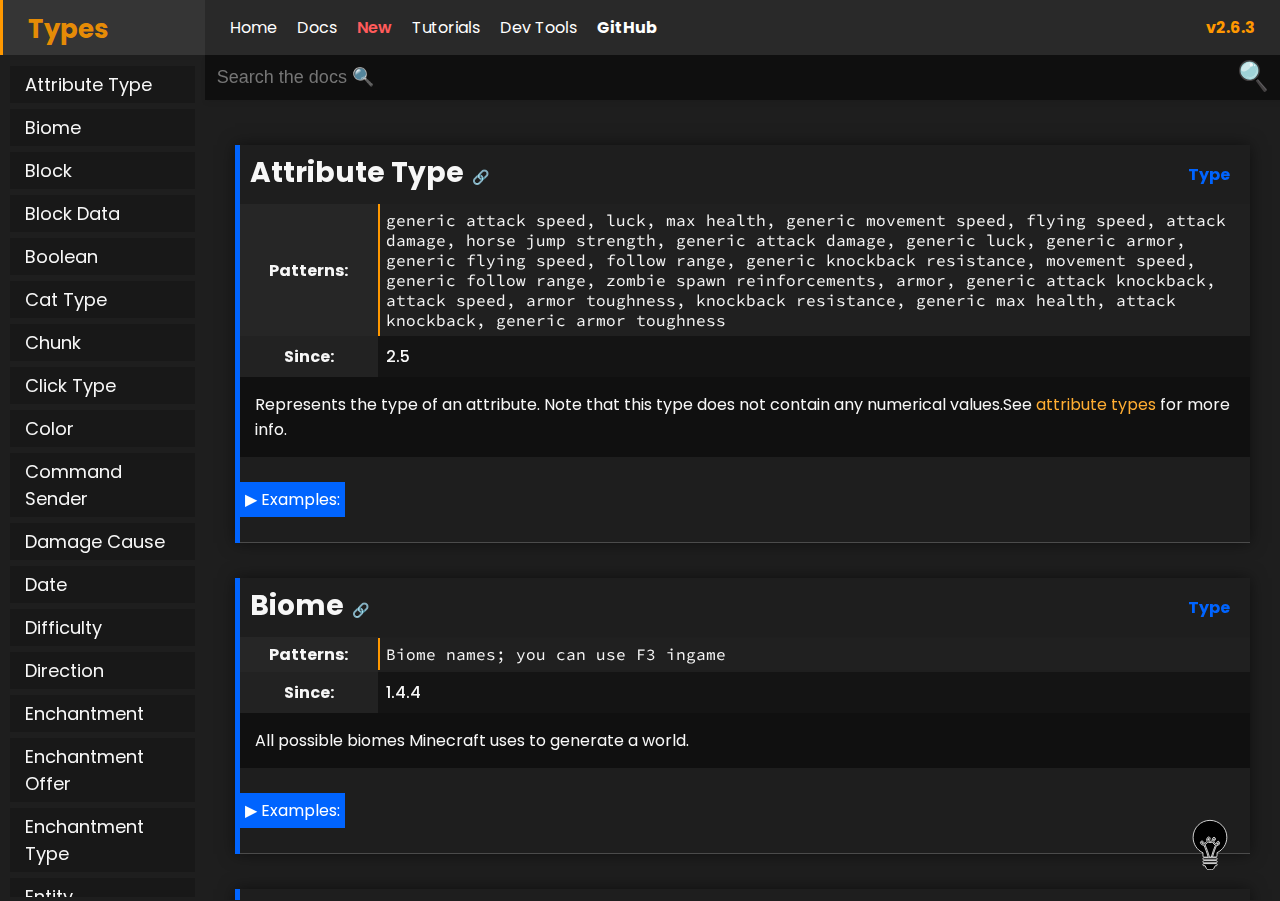
==== commit a8eb2fd0: "#4319 - e4cf2e1cda98137754594b4674cb3660c8a6ff51" ====
--- a/classes.html
+++ b/classes.html
@@ -1 +1 @@
-<!doctype html> <html> <head> <meta http-equiv="Content-Type" content="text/html; charset=UTF-8"> <meta name="viewport" content="width=device-width, initial-scale=0.8, maximum-scale=1.0"> <meta name="description" content="Skript is a Bukkit plugin which allows server admins to customize their server easily, but without the hassle of programming a plugin or asking/paying someone to program a plugin for them. - SkriptLang/Skript"> <link rel="icon" type="image/png" href="./assets/icon.png"> <meta property="og:type" content="website"> <meta property="og:title" content="Skript Documentation"> <meta property="og:site_name" content="Skript Documentation"> <meta property="og:description" content="Skript is a Bukkit plugin which allows server admins to customize their server easily, but without the hassle of programming a plugin or asking/paying someone to program a plugin for them."> <meta property="og:image" content="https://skriptlang.github.io/Skript/assets/icon.png"> <meta property="og:url" content="https://skriptlang.github.io/Skript/"> <meta name="theme-color" content="#ff9800"> <title>Skript Documentation - 2.6.3</title> <link href="css/styles.css" rel="stylesheet"> <script src="https://ajax.googleapis.com/ajax/libs/jquery/3.6.0/jquery.min.js" defer></script> <script src="./js/main.js" defer></script> <link rel="preconnect" href="https://fonts.gstatic.com"> <link href="https://fonts.googleapis.com/css2?family=Source+Code+Pro:ital,wght@0,200;0,300;0,400;0,500;0,600;0,700;0,900;1,200;1,300;1,400;1,500;1,600;1,700;1,900&display=swap" rel="stylesheet"> <link rel="preconnect" href="https://fonts.gstatic.com"> <link href="https://fonts.googleapis.com/css2?family=Poppins:ital,wght@0,100;0,200;0,300;0,400;0,500;0,600;0,700;0,800;0,900;1,100;1,200;1,300;1,400;1,500;1,600;1,700;1,800;1,900&display=swap" rel="stylesheet"> <link rel="stylesheet" href="https://use.fontawesome.com/releases/v5.15.4/css/all.css" integrity="sha384-DyZ88mC6Up2uqS4h/KRgHuoeGwBcD4Ng9SiP4dIRy0EXTlnuz47vAwmeGwVChigm" crossorigin="anonymous"> </head> <body> <script src="./js/theme-switcher.js"></script> <!-- fix white theme flicker --> <ul id="global-navigation"> <li><a href="index.html">Home</a></li> <div class="menu-tab"> <li><a class="menu-tab-item" href="docs.html">Docs <i class="fas fa-caret-down"></i></a></li> <div class="menu-subtabs"> <a href="events.html">Events</a> <a href="conditions.html">Conditions</a> <a href="sections.html">Sections</a> <a href="effects.html">Effects</a> <a href="expressions.html">Expressions</a> <a href="classes.html">Types</a> <a href="functions.html">Functions</a> </div> </div> <li><a href="docs.html?isNew" class="new-tab">New</a></li> <div class="menu-tab"> <li><a class="menu-tab-item" href="tutorials.html">Tutorials</a></li> <div class="menu-subtabs"> <a href="text.html">Text</a> </div> </div> <div class="menu-tab"> <li><a class="menu-tab-item" href="#">Dev Tools <i class="fas fa-caret-down"></i></a></li> <div class="menu-subtabs"> <a href="javadocs/" target="_blank">Javadocs</a> </div> </div> <li><a href="https://github.com/SkriptLang/Skript/" target="_blank" style="font-weight: bold;">GitHub</a></li> <li style="margin-left: auto;"><a style="font-weight: bold; color: #ff9800" href="https://github.com/SkriptLang/Skript/releases/tag/2.6.3" target="_blank">v2.6.3</a></li> </ul> <nav id="side-nav"> <div id="nav-contents"> <a href="#attributetype">Attribute Type</a> <a href="#biome">Biome</a> <a href="#block">Block</a> <a href="#blockdata">Block Data</a> <a href="#boolean">Boolean</a> <a href="#CatType">Cat Type</a> <a href="#chunk">Chunk</a> <a href="#clicktype">Click Type</a> <a href="#color">Color</a> <a href="#commandsender">Command Sender</a> <a href="#damagecause">Damage Cause</a> <a href="#date">Date</a> <a href="#difficulty">Difficulty</a> <a href="#direction">Direction</a> <a href="#enchantment">Enchantment</a> <a href="#enchantmentoffer">Enchantment Offer</a> <a href="#enchantmenttype">Enchantment Type</a> <a href="#entity">Entity</a> <a href="#entitydata">Entity Type</a> <a href="#entitytype">Entity Type with Amount</a> <a href="#experience">Experience</a> <a href="#fireworkeffect">Firework Effect</a> <a href="#FireworkType">Firework Type</a> <a href="#gamemode">Game Mode</a> <a href="#gamerule">Gamerule</a> <a href="#gamerulevalue">Gamerule Value</a> <a href="#gene">Gene</a> <a href="#healreason">Heal Reason</a> <a href="#inventory">Inventory</a> <a href="#inventoryaction">Inventory Action</a> <a href="#slot">Inventory Slot</a> <a href="#inventorytype">Inventory Type</a> <a href="#itemstack">Item / Material</a> <a href="#itemtype">Item Type</a> <a href="#livingentity">Living Entity</a> <a href="#location">Location</a> <a href="#metadataholder">Metadata Holder</a> <a href="#money">Money</a> <a href="#number">Number</a> <a href="#object">Object</a> <a href="#offlineplayer">Offline Player</a> <a href="#player">Player</a> <a href="#potioneffect">Potion Effect</a> <a href="#potioneffecttype">Potion Effect Type</a> <a href="#projectile">Projectile</a> <a href="#region">Region</a> <a href="#resourcepackstate">Resource Pack State</a> <a href="#cachedservericon">Server Icon</a> <a href="#soundcategory">Sound Category</a> <a href="#spawnreason">Spawn Reason</a> <a href="#teleportcause">Teleport Cause</a> <a href="#string">Text</a> <a href="#time">Time</a> <a href="#timeperiod">Timeperiod</a> <a href="#timespan">Timespan</a> <a href="#structuretype">Tree Type</a> <a href="#classinfo">Type</a> <a href="#vector">Vector</a> <a href="#visualeffect">Visual Effect</a> <a href="#weathertype">Weather Type</a> <a href="#world">World</a> </div> </nav> <h1 id="nav-title">Types</h1> <div id="content"> <div class="item-wrapper type-Type" id="attributetype"> <div class="item-title"> <h1 style="display: inline-block">Attribute Type</h1> <a href="#attributetype" class="link-icon">&#128279;</a> <p class="item-type">Type</p> </div> <div class="item-content"> <table> <tr class="item-details"> <td class="item-table-label">Patterns:</td> <td class="noleftpad"> <ul> <li class="skript-code-block">generic attack speed, luck, max health, generic movement speed, flying speed, attack damage, horse jump strength, generic attack damage, generic luck, generic armor, generic flying speed, follow range, generic knockback resistance, movement speed, generic follow range, zombie spawn reinforcements, armor, generic attack knockback, attack speed, armor toughness, knockback resistance, generic max health, attack knockback, generic armor toughness</li> </ul> </td> </tr> <tr class="item-details"> <td class="item-table-label">Since:</td> <td>2.5</td> </tr> </table> <div class="item-description"> Represents the type of an attribute. Note that this type does not contain any numerical values.See <a href='https://minecraft.gamepedia.com/Attribute#Attributes'>attribute types</a> for more info. </div> <div class="item-examples"> <p class="example-details-closed">Examples:</p> <div class="skript-code-block"> Missing examples. </div> </div> </div> </div> <div class="item-wrapper type-Type" id="biome"> <div class="item-title"> <h1 style="display: inline-block">Biome</h1> <a href="#biome" class="link-icon">&#128279;</a> <p class="item-type">Type</p> </div> <div class="item-content"> <table> <tr class="item-details"> <td class="item-table-label">Patterns:</td> <td class="noleftpad"> <ul> <li class="skript-code-block">Biome names; you can use F3 ingame</li> </ul> </td> </tr> <tr class="item-details"> <td class="item-table-label">Since:</td> <td>1.4.4</td> </tr> </table> <div class="item-description"> All possible biomes Minecraft uses to generate a world. </div> <div class="item-examples"> <p class="example-details-closed">Examples:</p> <div class="skript-code-block"> biome at the player is desert </div> </div> </div> </div> <div class="item-wrapper type-Type" id="block"> <div class="item-title"> <h1 style="display: inline-block">Block</h1> <a href="#block" class="link-icon">&#128279;</a> <p class="item-type">Type</p> </div> <div class="item-content"> <table> <tr class="item-details"> <td class="item-table-label">Patterns:</td> <td class="noleftpad"> <ul> <li class="skript-code-block">Missing patterns.</li> </ul> </td> </tr> <tr class="item-details"> <td class="item-table-label">Since:</td> <td>1.0</td> </tr> </table> <div class="item-description"> A block in a <a href='#world'>world</a>. It has a <a href='#location'>location</a> and a <a href='#itemstack'>type</a>, and can also have a <a href='#direction'>direction</a> (mostly a <a href='expressions.html#ExprFacing'>facing</a>), an <a href='#inventory'>inventory</a>, or other special properties. </div> <div class="item-examples"> <p class="example-details-closed">Examples:</p> <div class="skript-code-block"> Missing examples. </div> </div> </div> </div> <div class="item-wrapper type-Type" id="blockdata"> <div class="item-title"> <h1 style="display: inline-block">Block Data</h1> <a href="#blockdata" class="link-icon">&#128279;</a> <p class="item-type">Type</p> </div> <div class="item-content"> <table> <tr class="item-details"> <td class="item-table-label">Patterns:</td> <td class="noleftpad"> <ul> <li class="skript-code-block">Missing patterns.</li> </ul> </td> </tr> <tr class="item-details"> <td class="item-table-label">Since:</td> <td>2.5</td> </tr> <tr class="item-details"> <td class="item-table-label">Requirements:</td> <td>Minecraft 1.13+</td> </tr> </table> <div class="item-description"> Block data is the detailed information about a block, referred to in Minecraft as BlockStates, allowing for the manipulation of different aspects of the block, including shape, waterlogging, direction the block is facing, and so much more. Information regarding each block's optional data can be found on Minecraft's Wiki. Find the block you're looking for and scroll down to 'Block States'. Different states must be separated by a semicolon (see examples). The 'minecraft:' namespace is optional, as well as are underscores. </div> <div class="item-examples"> <p class="example-details-closed">Examples:</p> <div class="skript-code-block"> set block at player to campfire[lit=false] <br>set target block of player to oak stairs[facing=north;waterlogged=true] <br>set block at player to grass_block[snowy=true] <br>set loop-block to minecraft:chest[facing=north] <br>set block above player to oak_log[axis=y] <br>set target block of player to minecraft:oak_leaves[distance=2;persistent=false] </div> </div> </div> </div> <div class="item-wrapper type-Type" id="boolean"> <div class="item-title"> <h1 style="display: inline-block">Boolean</h1> <a href="#boolean" class="link-icon">&#128279;</a> <p class="item-type">Type</p> </div> <div class="item-content"> <table> <tr class="item-details"> <td class="item-table-label">Patterns:</td> <td class="noleftpad"> <ul> <li class="skript-code-block">true/yes/on or false/no/off</li> </ul> </td> </tr> <tr class="item-details"> <td class="item-table-label">Since:</td> <td>1.0</td> </tr> </table> <div class="item-description"> A boolean is a value that is either true or false. Other accepted names are 'on' and 'yes' for true, and 'off' and 'no' for false. </div> <div class="item-examples"> <p class="example-details-closed">Examples:</p> <div class="skript-code-block"> set {config.%player%.use mod} to false </div> </div> </div> </div> <div class="item-wrapper type-Type" id="CatType"> <div class="item-title"> <h1 style="display: inline-block">Cat Type</h1> <a href="#CatType" class="link-icon">&#128279;</a> <p class="item-type">Type</p> </div> <div class="item-content"> <table> <tr class="item-details"> <td class="item-table-label">Patterns:</td> <td class="noleftpad"> <ul> <li class="skript-code-block">red, all black, british shorthair, ragdoll, white, jellie, siamese, black, tabby, calico, persian</li> </ul> </td> </tr> <tr class="item-details"> <td class="item-table-label">Since:</td> <td>2.4</td> </tr> <tr class="item-details"> <td class="item-table-label">Requirements:</td> <td>Minecraft 1.14 or newer</td> </tr> </table> <div class="item-description"> Represents the race/type of a cat entity. </div> <div class="item-examples"> <p class="example-details-closed">Examples:</p> <div class="skript-code-block"> Missing examples. </div> </div> </div> </div> <div class="item-wrapper type-Type" id="chunk"> <div class="item-title"> <h1 style="display: inline-block">Chunk</h1> <a href="#chunk" class="link-icon">&#128279;</a> <p class="item-type">Type</p> </div> <div class="item-content"> <table> <tr class="item-details"> <td class="item-table-label">Patterns:</td> <td class="noleftpad"> <ul> <li class="skript-code-block">Missing patterns.</li> </ul> </td> </tr> <tr class="item-details"> <td class="item-table-label">Since:</td> <td>2.0</td> </tr> </table> <div class="item-description"> A chunk is a cuboid of 16×16×128 (x×z×y) blocks. Chunks are spread on a fixed rectangular grid in their world. </div> <div class="item-examples"> <p class="example-details-closed">Examples:</p> <div class="skript-code-block"> Missing examples. </div> </div> </div> </div> <div class="item-wrapper type-Type" id="clicktype"> <div class="item-title"> <h1 style="display: inline-block">Click Type</h1> <a href="#clicktype" class="link-icon">&#128279;</a> <p class="item-type">Type</p> </div> <div class="item-content"> <table> <tr class="item-details"> <td class="item-table-label">Patterns:</td> <td class="noleftpad"> <ul> <li class="skript-code-block">lmb, number key, mmb, rmb, drop item, drop key, window border using left mouse button, unknown, window border using right mouse, shift+rmb, unsupported, shift+lmb, ctrl+q, swap shield, left mouse button, left mouse with shift, left mouse, 0-9, double click, double click using mouse, border using rmb, right mouse button, right mouse button with shift, border using lmb, middle mouse, drop key with control, window border using right mouse button, swap offhand, custom, q, right mouse with shift, middle mouse button, drop stack, left mouse button with shift, right mouse, creative action</li> </ul> </td> </tr> <tr class="item-details"> <td class="item-table-label">Since:</td> <td>2.2-dev16b, 2.2-dev35 (renamed to click type)</td> </tr> </table> <div class="item-description"> Click type, mostly for inventory events. Tells exactly which keys/buttons player pressed, assuming that default keybindings are used in client side. </div> <div class="item-examples"> <p class="example-details-closed">Examples:</p> <div class="skript-code-block"> Missing examples. </div> </div> </div> </div> <div class="item-wrapper type-Type" id="color"> <div class="item-title"> <h1 style="display: inline-block">Color</h1> <a href="#color" class="link-icon">&#128279;</a> <p class="item-type">Type</p> </div> <div class="item-content"> <table> <tr class="item-details"> <td class="item-table-label">Patterns:</td> <td class="noleftpad"> <ul> <li class="skript-code-block">black, dark grey/dark gray, grey/light grey/gray/light gray/silver, white, blue/dark blue, cyan/aqua/dark cyan/dark aqua, light blue/light cyan/light aqua, green/dark green, light green/lime/lime green, yellow/light yellow, orange/gold/dark yellow, red/dark red, pink/light red, purple/dark purple, magenta/light purple, brown/indigo</li> </ul> </td> </tr> <tr class="item-details"> <td class="item-table-label">Since:</td> <td>Unknown</td> </tr> </table> <div class="item-description"> Wool, dye and chat colors. </div> <div class="item-examples"> <p class="example-details-closed">Examples:</p> <div class="skript-code-block"> color of the sheep is red or black <br>set the color of the block to green <br>message "You're holding a <%color of tool%>%color of tool%<reset> wool block" </div> </div> </div> </div> <div class="item-wrapper type-Type" id="commandsender"> <div class="item-title"> <h1 style="display: inline-block">Command Sender</h1> <a href="#commandsender" class="link-icon">&#128279;</a> <p class="item-type">Type</p> </div> <div class="item-content"> <table> <tr class="item-details"> <td class="item-table-label">Patterns:</td> <td class="noleftpad"> <ul> <li class="skript-code-block">use <a href='expressions.html#LitConsole'>the console</a> for the console</li> <li class="skript-code-block">see <a href='#player'>player</a> for players.</li> </ul> </td> </tr> <tr class="item-details"> <td class="item-table-label">Since:</td> <td>1.0</td> </tr> </table> <div class="item-description"> A player or the console. </div> <div class="item-examples"> <p class="example-details-closed">Examples:</p> <div class="skript-code-block"> command /push [&lt;player&gt;]: <br>&nbsp;&nbsp;&nbsp;&nbsp;trigger: <br>&nbsp;&nbsp;&nbsp;&nbsp;&nbsp;&nbsp;&nbsp;&nbsp;if arg-1 is not set: <br>&nbsp;&nbsp;&nbsp;&nbsp;&nbsp;&nbsp;&nbsp;&nbsp;&nbsp;&nbsp;&nbsp;&nbsp;if command sender is console: <br>&nbsp;&nbsp;&nbsp;&nbsp;&nbsp;&nbsp;&nbsp;&nbsp;&nbsp;&nbsp;&nbsp;&nbsp;&nbsp;&nbsp;&nbsp;&nbsp;send "You can't push yourself as a console :\" to sender <br>&nbsp;&nbsp;&nbsp;&nbsp;&nbsp;&nbsp;&nbsp;&nbsp;&nbsp;&nbsp;&nbsp;&nbsp;&nbsp;&nbsp;&nbsp;&nbsp;stop <br>&nbsp;&nbsp;&nbsp;&nbsp;&nbsp;&nbsp;&nbsp;&nbsp;&nbsp;&nbsp;&nbsp;&nbsp;push sender upwards with force 2 <br>&nbsp;&nbsp;&nbsp;&nbsp;&nbsp;&nbsp;&nbsp;&nbsp;&nbsp;&nbsp;&nbsp;&nbsp;send "Yay!" <br>&nbsp;&nbsp;&nbsp;&nbsp;&nbsp;&nbsp;&nbsp;&nbsp;else: <br>&nbsp;&nbsp;&nbsp;&nbsp;&nbsp;&nbsp;&nbsp;&nbsp;&nbsp;&nbsp;&nbsp;&nbsp;push arg-1 upwards with force 2 <br>&nbsp;&nbsp;&nbsp;&nbsp;&nbsp;&nbsp;&nbsp;&nbsp;&nbsp;&nbsp;&nbsp;&nbsp;send "Yay!" to sender and arg-1 </div> </div> </div> </div> <div class="item-wrapper type-Type" id="damagecause"> <div class="item-title"> <h1 style="display: inline-block">Damage Cause</h1> <a href="#damagecause" class="link-icon">&#128279;</a> <p class="item-type">Type</p> </div> <div class="item-content"> <table> <tr class="item-details"> <td class="item-table-label">Patterns:</td> <td class="noleftpad"> <ul> <li class="skript-code-block">sweep attack, thorns, the void, magma, a lightning, drowning, dragonfire, an attack, drown, an entity attack, melt, freeze, falling block, contact, fire, an entity explosion, lightning, a fall, entity explosion, void, a lightning strike, suffocation, suicide, wither effect, a plugin, lightning strike, entity attack, a potion, a wither, sweeping, melting, a falling block, unknown, starvation, lava, fall, hot floor, attack, a block explosion, dryout, burn, hitting wall while flying, potion, flying into a wall, cramming, poison, sonic boom, suffocate, custom, a fire, burning, a projectile, plugin, wither potion effect, block explosion, projectile, wither, dragon's breath</li> </ul> </td> </tr> <tr class="item-details"> <td class="item-table-label">Since:</td> <td>2.0</td> </tr> </table> <div class="item-description"> The cause/type of a <a href='events.html#damage'>damage event</a>, e.g. lava, fall, fire, drowning, explosion, poison, etc. Please note that support for this type is very rudimentary, e.g. lava, fire and burning, as well as projectile and attack are considered different types. </div> <div class="item-examples"> <p class="example-details-closed">Examples:</p> <div class="skript-code-block"> Missing examples. </div> </div> </div> </div> <div class="item-wrapper type-Type" id="date"> <div class="item-title"> <h1 style="display: inline-block">Date</h1> <a href="#date" class="link-icon">&#128279;</a> <p class="item-type">Type</p> </div> <div class="item-content"> <table> <tr class="item-details"> <td class="item-table-label">Patterns:</td> <td class="noleftpad"> <ul> <li class="skript-code-block">Missing patterns.</li> </ul> </td> </tr> <tr class="item-details"> <td class="item-table-label">Since:</td> <td>1.4</td> </tr> </table> <div class="item-description"> A date is a certain point in the real world's time which can be obtained with <a href='./expressions.html#ExprNow'>now expression</a>, <a href='./expressions.html#ExprUnixDate'>unix date expression</a> and <a href='./functions.html#date'>date function</a>. See <a href='#time'>time</a> and <a href='#timespan'>timespan</a> for the other time types of Skript. </div> <div class="item-examples"> <p class="example-details-closed">Examples:</p> <div class="skript-code-block"> set {_yesterday} to now <br>subtract a day from {_yesterday} <br># now {_yesterday} represents the date 24 hours before now </div> </div> </div> </div> <div class="item-wrapper type-Type" id="difficulty"> <div class="item-title"> <h1 style="display: inline-block">Difficulty</h1> <a href="#difficulty" class="link-icon">&#128279;</a> <p class="item-type">Type</p> </div> <div class="item-content"> <table> <tr class="item-details"> <td class="item-table-label">Patterns:</td> <td class="noleftpad"> <ul> <li class="skript-code-block">normal, medium, hard, easy, peaceful</li> </ul> </td> </tr> <tr class="item-details"> <td class="item-table-label">Since:</td> <td>2.3</td> </tr> </table> <div class="item-description"> The difficulty of a <a href='#world'>world</a>. </div> <div class="item-examples"> <p class="example-details-closed">Examples:</p> <div class="skript-code-block"> Missing examples. </div> </div> </div> </div> <div class="item-wrapper type-Type" id="direction"> <div class="item-title"> <h1 style="display: inline-block">Direction</h1> <a href="#direction" class="link-icon">&#128279;</a> <p class="item-type">Type</p> </div> <div class="item-content"> <table> <tr class="item-details"> <td class="item-table-label">Patterns:</td> <td class="noleftpad"> <ul> <li class="skript-code-block">see <a href='./expressions.html#ExprDirection'>direction (expression)</a></li> </ul> </td> </tr> <tr class="item-details"> <td class="item-table-label">Since:</td> <td>2.0</td> </tr> </table> <div class="item-description"> A direction, e.g. north, east, behind, 5 south east, 1.3 meters to the right, etc. <a href='#location'>Locations</a> and some <a href='#block'>blocks</a> also have a direction, but without a length. Please note that directions have changed extensively in the betas and might not work perfectly. They can also not be used as command arguments. </div> <div class="item-examples"> <p class="example-details-closed">Examples:</p> <div class="skript-code-block"> set the block below the victim to a chest <br>loop blocks from the block infront of the player to the block 10 below the player: <br>&nbsp;&nbsp;&nbsp;&nbsp;set the block behind the loop-block to water </div> </div> </div> </div> <div class="item-wrapper type-Type" id="enchantment"> <div class="item-title"> <h1 style="display: inline-block">Enchantment</h1> <a href="#enchantment" class="link-icon">&#128279;</a> <p class="item-type">Type</p> </div> <div class="item-content"> <table> <tr class="item-details"> <td class="item-table-label">Patterns:</td> <td class="noleftpad"> <ul> <li class="skript-code-block">Frost Walker, Feather Falling, Unbreaking, Swift Sneak, Knockback, Projectile Protection, Respiration, Punch, Protection, Blast Protection, Lure, Impaling, Smite, Silk Touch, Infinity, Luck of The Sea, Thorns, Multishot, Curse of Vanishing, Fire Aspect, Flame, Depth Strider, Piercing, Fire Protection, Sharpness, Power, Sweeping Edge, Aqua Affinity, Curse of Binding, Bane of Arthropods, Soul Speed, Looting, Efficiency, Mending, Riptide, Quick Charge, Fortune, Loyalty, Channeling</li> </ul> </td> </tr> <tr class="item-details"> <td class="item-table-label">Since:</td> <td>1.4.6</td> </tr> </table> <div class="item-description"> An enchantment, e.g. 'sharpness' or 'fortune'. Unlike <a href='#enchantmenttype'>enchantment type</a> this type has no level, but you usually don't need to use this type anyway. </div> <div class="item-examples"> <p class="example-details-closed">Examples:</p> <div class="skript-code-block"> Missing examples. </div> </div> </div> </div> <div class="item-wrapper type-Type" id="enchantmentoffer"> <div class="item-title"> <h1 style="display: inline-block">Enchantment Offer</h1> <a href="#enchantmentoffer" class="link-icon">&#128279;</a> <p class="item-type">Type</p> </div> <div class="item-content"> <table> <tr class="item-details"> <td class="item-table-label">Patterns:</td> <td class="noleftpad"> <ul> <li class="skript-code-block">Missing patterns.</li> </ul> </td> </tr> <tr class="item-details"> <td class="item-table-label">Since:</td> <td>2.5</td> </tr> </table> <div class="item-description"> The enchantmentoffer in an enchant prepare event. </div> <div class="item-examples"> <p class="example-details-closed">Examples:</p> <div class="skript-code-block"> on enchant prepare: <br>&nbsp;&nbsp;&nbsp;&nbsp;set enchant offer 1 to sharpness 1 <br>&nbsp;&nbsp;&nbsp;&nbsp;set the cost of enchant offer 1 to 10 levels </div> </div> </div> </div> <div class="item-wrapper type-Type" id="enchantmenttype"> <div class="item-title"> <h1 style="display: inline-block">Enchantment Type</h1> <a href="#enchantmenttype" class="link-icon">&#128279;</a> <p class="item-type">Type</p> </div> <div class="item-content"> <table> <tr class="item-details"> <td class="item-table-label">Patterns:</td> <td class="noleftpad"> <ul> <li class="skript-code-block">&lt;enchantment&gt; [&lt;level&gt;]</li> </ul> </td> </tr> <tr class="item-details"> <td class="item-table-label">Since:</td> <td>1.4.6</td> </tr> </table> <div class="item-description"> An enchantment with an optional level, e.g. 'sharpness 2' or 'fortune'. </div> <div class="item-examples"> <p class="example-details-closed">Examples:</p> <div class="skript-code-block"> enchant the player's tool with sharpness 5 <br>helmet is enchanted with waterbreathing </div> </div> </div> </div> <div class="item-wrapper type-Type" id="entity"> <div class="item-title"> <h1 style="display: inline-block">Entity</h1> <a href="#entity" class="link-icon">&#128279;</a> <p class="item-type">Type</p> </div> <div class="item-content"> <table> <tr class="item-details"> <td class="item-table-label">Patterns:</td> <td class="noleftpad"> <ul> <li class="skript-code-block">player, op, wolf, tamed ocelot, powered creeper, zombie, unsaddled pig, fireball, arrow, dropped item, item frame, etc.</li> </ul> </td> </tr> <tr class="item-details"> <td class="item-table-label">Since:</td> <td>1.0</td> </tr> </table> <div class="item-description"> An entity is something in a <a href='#world'>world</a> that's not a <a href='#block'>block</a>, e.g. a <a href='#player'>player</a>, a skeleton, or a zombie, but also <a href='#projectile'>projectiles</a> like arrows, fireballs or thrown potions, or special entities like dropped items, falling blocks or paintings. </div> <div class="item-examples"> <p class="example-details-closed">Examples:</p> <div class="skript-code-block"> entity is a zombie or creeper <br>player is an op <br>projectile is an arrow <br>shoot a fireball from the player </div> </div> </div> </div> <div class="item-wrapper type-Type" id="entitydata"> <div class="item-title"> <h1 style="display: inline-block">Entity Type</h1> <a href="#entitydata" class="link-icon">&#128279;</a> <p class="item-type">Type</p> </div> <div class="item-content"> <table> <tr class="item-details"> <td class="item-table-label">Patterns:</td> <td class="noleftpad"> <ul> <li class="skript-code-block"><i>Detailed usage will be added eventually</i></li> </ul> </td> </tr> <tr class="item-details"> <td class="item-table-label">Since:</td> <td>1.3</td> </tr> </table> <div class="item-description"> The type of an <a href='#entity'>entity</a>, e.g. player, wolf, powered creeper, etc. </div> <div class="item-examples"> <p class="example-details-closed">Examples:</p> <div class="skript-code-block"> victim is a cow <br>spawn a creeper </div> </div> </div> </div> <div class="item-wrapper type-Type" id="entitytype"> <div class="item-title"> <h1 style="display: inline-block">Entity Type with Amount</h1> <a href="#entitytype" class="link-icon">&#128279;</a> <p class="item-type">Type</p> </div> <div class="item-content"> <table> <tr class="item-details"> <td class="item-table-label">Patterns:</td> <td class="noleftpad"> <ul> <li class="skript-code-block">&lt;<a href='#number'>number</a>&gt; &lt;entity type&gt;</li> </ul> </td> </tr> <tr class="item-details"> <td class="item-table-label">Since:</td> <td>1.3</td> </tr> </table> <div class="item-description"> An <a href='#entitydata'>entity type</a> with an amount, e.g. '2 zombies'. I might remove this type in the future and make a more general 'type' type, i.e. a type that has a number and a type. </div> <div class="item-examples"> <p class="example-details-closed">Examples:</p> <div class="skript-code-block"> spawn 5 creepers behind the player </div> </div> </div> </div> <div class="item-wrapper type-Type" id="experience"> <div class="item-title"> <h1 style="display: inline-block">Experience</h1> <a href="#experience" class="link-icon">&#128279;</a> <p class="item-type">Type</p> </div> <div class="item-content"> <table> <tr class="item-details"> <td class="item-table-label">Patterns:</td> <td class="noleftpad"> <ul> <li class="skript-code-block">[&lt;number&gt;] ([e]xp|experience [point[s]])</li> </ul> </td> </tr> <tr class="item-details"> <td class="item-table-label">Since:</td> <td>2.0</td> </tr> </table> <div class="item-description"> Experience points. Please note that Bukkit only allows to give XP, but not remove XP from players. You can however change a player's <a href='./expressions.html#ExprLevel'>level</a> and <a href='./expressions/#ExprLevelProgress'>level progress</a> freely. </div> <div class="item-examples"> <p class="example-details-closed">Examples:</p> <div class="skript-code-block"> give 10 xp to the player </div> </div> </div> </div> <div class="item-wrapper type-Type" id="fireworkeffect"> <div class="item-title"> <h1 style="display: inline-block">Firework Effect</h1> <a href="#fireworkeffect" class="link-icon">&#128279;</a> <p class="item-type">Type</p> </div> <div class="item-content"> <table> <tr class="item-details"> <td class="item-table-label">Patterns:</td> <td class="noleftpad"> <ul> <li class="skript-code-block">Missing patterns.</li> </ul> </td> </tr> <tr class="item-details"> <td class="item-table-label">Since:</td> <td>2.4</td> </tr> </table> <div class="item-description"> A configuration of effects that defines the firework when exploded which can be used in the <a href='effects.html#EffFireworkLaunch'>launch firework</a> effect. See the <a href='expressions.html#ExprFireworkEffect'>firework effect</a> expression for detailed patterns. </div> <div class="item-examples"> <p class="example-details-closed">Examples:</p> <div class="skript-code-block"> launch flickering trailing burst firework colored blue and green at player <br>launch trailing flickering star colored purple, yellow, blue, green and red fading to pink at target entity <br>launch ball large colored red, purple and white fading to light green and black at player's location with duration 1 </div> </div> </div> </div> <div class="item-wrapper type-Type" id="FireworkType"> <div class="item-title"> <h1 style="display: inline-block">Firework Type</h1> <a href="#FireworkType" class="link-icon">&#128279;</a> <p class="item-type">Type</p> </div> <div class="item-content"> <table> <tr class="item-details"> <td class="item-table-label">Patterns:</td> <td class="noleftpad"> <ul> <li class="skript-code-block">small, ball, star shaped, large, star, creeper face, small ball, large ball, burst, ball large, creeper</li> </ul> </td> </tr> <tr class="item-details"> <td class="item-table-label">Since:</td> <td>2.4</td> </tr> </table> <div class="item-description"> The type of a <a href='#fireworkeffect'>fireworkeffect</a>. </div> <div class="item-examples"> <p class="example-details-closed">Examples:</p> <div class="skript-code-block"> Missing examples. </div> </div> </div> </div> <div class="item-wrapper type-Type" id="gamemode"> <div class="item-title"> <h1 style="display: inline-block">Game Mode</h1> <a href="#gamemode" class="link-icon">&#128279;</a> <p class="item-type">Type</p> </div> <div class="item-content"> <table> <tr class="item-details"> <td class="item-table-label">Patterns:</td> <td class="noleftpad"> <ul> <li class="skript-code-block">creative/survival/adventure/spectator</li> </ul> </td> </tr> <tr class="item-details"> <td class="item-table-label">Since:</td> <td>1.0</td> </tr> </table> <div class="item-description"> The game modes survival, creative, adventure and spectator. </div> <div class="item-examples"> <p class="example-details-closed">Examples:</p> <div class="skript-code-block"> player's gamemode is survival <br>set the player argument's game mode to creative </div> </div> </div> </div> <div class="item-wrapper type-Type" id="gamerule"> <div class="item-title"> <h1 style="display: inline-block">Gamerule</h1> <a href="#gamerule" class="link-icon">&#128279;</a> <p class="item-type">Type</p> </div> <div class="item-content"> <table> <tr class="item-details"> <td class="item-table-label">Patterns:</td> <td class="noleftpad"> <ul> <li class="skript-code-block">doWardenSpawning, doFireTick, maxCommandChainLength, fireDamage, reducedDebugInfo, disableElytraMovementCheck, announceAdvancements, drowningDamage, commandBlockOutput, forgiveDeadPlayers, doMobSpawning, maxEntityCramming, disableRaids, doWeatherCycle, doDaylightCycle, showDeathMessages, doTileDrops, universalAnger, playersSleepingPercentage, doInsomnia, doImmediateRespawn, naturalRegeneration, doMobLoot, fallDamage, keepInventory, doEntityDrops, doLimitedCrafting, mobGriefing, randomTickSpeed, spawnRadius, freezeDamage, doTraderSpawning, logAdminCommands, spectatorsGenerateChunks, sendCommandFeedback, doPatrolSpawning</li> </ul> </td> </tr> <tr class="item-details"> <td class="item-table-label">Since:</td> <td>2.5</td> </tr> <tr class="item-details"> <td class="item-table-label">Requirements:</td> <td>Minecraft 1.13 or newer</td> </tr> </table> <div class="item-description"> A gamerule </div> <div class="item-examples"> <p class="example-details-closed">Examples:</p> <div class="skript-code-block"> Missing examples. </div> </div> </div> </div> <div class="item-wrapper type-Type" id="gamerulevalue"> <div class="item-title"> <h1 style="display: inline-block">Gamerule Value</h1> <a href="#gamerulevalue" class="link-icon">&#128279;</a> <p class="item-type">Type</p> </div> <div class="item-content"> <table> <tr class="item-details"> <td class="item-table-label">Patterns:</td> <td class="noleftpad"> <ul> <li class="skript-code-block">Missing patterns.</li> </ul> </td> </tr> <tr class="item-details"> <td class="item-table-label">Since:</td> <td>2.5</td> </tr> </table> <div class="item-description"> A wrapper for the value of a gamerule for a world. </div> <div class="item-examples"> <p class="example-details-closed">Examples:</p> <div class="skript-code-block"> Missing examples. </div> </div> </div> </div> <div class="item-wrapper type-Type" id="gene"> <div class="item-title"> <h1 style="display: inline-block">Gene</h1> <a href="#gene" class="link-icon">&#128279;</a> <p class="item-type">Type</p> </div> <div class="item-content"> <table> <tr class="item-details"> <td class="item-table-label">Patterns:</td> <td class="noleftpad"> <ul> <li class="skript-code-block">normal, lazy, happy, worried, worrisome, aggressive, brown, brownish, savage, playful, wild, weak</li> </ul> </td> </tr> <tr class="item-details"> <td class="item-table-label">Since:</td> <td>2.4</td> </tr> <tr class="item-details"> <td class="item-table-label">Requirements:</td> <td>Minecraft 1.14 or newer</td> </tr> </table> <div class="item-description"> Represents a Panda's main or hidden gene. See <a href='https://minecraft.gamepedia.com/Panda#Genetics'>genetics</a> for more info. </div> <div class="item-examples"> <p class="example-details-closed">Examples:</p> <div class="skript-code-block"> Missing examples. </div> </div> </div> </div> <div class="item-wrapper type-Type" id="healreason"> <div class="item-title"> <h1 style="display: inline-block">Heal Reason</h1> <a href="#healreason" class="link-icon">&#128279;</a> <p class="item-type">Type</p> </div> <div class="item-content"> <table> <tr class="item-details"> <td class="item-table-label">Patterns:</td> <td class="noleftpad"> <ul> <li class="skript-code-block">an ender crystal, magic, a magic regeneration, magic regeneration, fed, sated, a magic regen, regen potion, a wither spawn, peaceful, unknown, a regeneration potion, consuming, a wither effect, peaceful regeneration, wither summoning, healing potion, wither potion, an end crystal, satiated, regeneration potion, potion, satisfied, ingesting, withered, custom, a wither spawning, end crystal, eating, wither spawning, a wither summoning, wither effect, a plugin, a regen potion, plugin, withering, a potion, wither spawn, a healing potion, ender crystal, magic regen, wither, peaceful regen</li> </ul> </td> </tr> <tr class="item-details"> <td class="item-table-label">Since:</td> <td>2.5</td> </tr> </table> <div class="item-description"> The heal reason in a heal event. </div> <div class="item-examples"> <p class="example-details-closed">Examples:</p> <div class="skript-code-block"> Missing examples. </div> </div> </div> </div> <div class="item-wrapper type-Type" id="inventory"> <div class="item-title"> <h1 style="display: inline-block">Inventory</h1> <a href="#inventory" class="link-icon">&#128279;</a> <p class="item-type">Type</p> </div> <div class="item-content"> <table> <tr class="item-details"> <td class="item-table-label">Patterns:</td> <td class="noleftpad"> <ul> <li class="skript-code-block">Missing patterns.</li> </ul> </td> </tr> <tr class="item-details"> <td class="item-table-label">Since:</td> <td>1.0</td> </tr> </table> <div class="item-description"> An inventory of a <a href='#player'>player</a> or <a href='#block'>block</a>. Inventories have many effects and conditions regarding the items contained. An inventory has a fixed amount of <a href='#slot'>slots</a> which represent a specific place in the inventory, e.g. the <a href='expressions.html#ExprArmorSlot'>helmet slot</a> for players (Please note that slot support is still very limited but will be improved eventually). </div> <div class="item-examples"> <p class="example-details-closed">Examples:</p> <div class="skript-code-block"> Missing examples. </div> </div> </div> </div> <div class="item-wrapper type-Type" id="inventoryaction"> <div class="item-title"> <h1 style="display: inline-block">Inventory Action</h1> <a href="#inventoryaction" class="link-icon">&#128279;</a> <p class="item-type">Type</p> </div> <div class="item-content"> <table> <tr class="item-details"> <td class="item-table-label">Patterns:</td> <td class="noleftpad"> <ul> <li class="skript-code-block">drop stack from slot, swap items with hotbar, swap cursor stack, pickup single item, pickup some, drop all from cursor, move to other inventory, drop cursor stack, pickup all, swap with hotbar, nothing, drop all from slot, swap cursor, drop cursor, pickup all items, drop slot item, place all, drop cursor item, drop slot stack, drop single item from slot, swap with cursor, place some, pickup one item, drop single item from cursor, collect items to cursor, unknown, clone stack, drop stack from cursor, drop one item from slot, drop one item from cursor, unsupported, do nothing, drop one from cursor, pickup half, drop items from slot, swap stack with cursor, place all items, collect to cursor, pickup some items, drop slot, drop items from cursor, hotbar move and readd, shift move, custom, pickup single, place one item, hotbar swap items, drop one from slot, place some items, place one, pickup half stack, instant move, hotbar swap</li> </ul> </td> </tr> <tr class="item-details"> <td class="item-table-label">Since:</td> <td>2.2-dev16</td> </tr> </table> <div class="item-description"> What player just did in inventory event. Note that when in creative game mode, most actions do not work correctly. </div> <div class="item-examples"> <p class="example-details-closed">Examples:</p> <div class="skript-code-block"> Missing examples. </div> </div> </div> </div> <div class="item-wrapper type-Type" id="slot"> <div class="item-title"> <h1 style="display: inline-block">Inventory Slot</h1> <a href="#slot" class="link-icon">&#128279;</a> <p class="item-type">Type</p> </div> <div class="item-content"> <table> <tr class="item-details"> <td class="item-table-label">Patterns:</td> <td class="noleftpad"> <ul> <li class="skript-code-block">Missing patterns.</li> </ul> </td> </tr> <tr class="item-details"> <td class="item-table-label">Since:</td> <td>Unknown</td> </tr> </table> <div class="item-description"> Represents a single slot of an <a href='#inventory'>inventory</a>. Notable slots are the <a href='./expressions.html#ExprArmorSlot'>armour slots</a> and <a href='./expressions/#ExprFurnaceSlot'>furnace slots</a>. The most important property that distinguishes a slot from an <a href='#itemstack'>item</a> is its ability to be changed, e.g. it can be set, deleted, enchanted, etc. (Some item expressions can be changed as well, e.g. items stored in variables. For that matter: slots are never saved to variables, only the items they represent at the time when the variable is set). Please note that <a href='./expressions.html#ExprTool'>tool</a> can be regarded a slot, but it can actually change it's position, i.e. doesn't represent always the same slot. </div> <div class="item-examples"> <p class="example-details-closed">Examples:</p> <div class="skript-code-block"> set tool of player to dirt <br>delete helmet of the victim <br>set the color of the player's tool to green <br>enchant the player's chestplate with projectile protection 5 </div> </div> </div> </div> <div class="item-wrapper type-Type" id="inventorytype"> <div class="item-title"> <h1 style="display: inline-block">Inventory Type</h1> <a href="#inventorytype" class="link-icon">&#128279;</a> <p class="item-type">Type</p> </div> <div class="item-content"> <table> <tr class="item-details"> <td class="item-table-label">Patterns:</td> <td class="noleftpad"> <ul> <li class="skript-code-block">blast furnace inventory, barrel inventory, workbench inventory, smoker inventory, composter inventory, ender chest inventory, dispenser inventory, player inventory, loom inventory, stonecutter inventory, hopper inventory, merchant inventory, cartography table inventory, anvil inventory, beacon inventory, shulker box inventory, lectern inventory, chest inventory, smithing inventory, dropper inventory, brewing stand inventory, villager inventory, enchanting table inventory, grindstone inventory, creative inventory, crafting table inventory, furnace inventory</li> </ul> </td> </tr> <tr class="item-details"> <td class="item-table-label">Since:</td> <td>2.2-dev32</td> </tr> </table> <div class="item-description"> Minecraft has several different inventory types with their own use cases. </div> <div class="item-examples"> <p class="example-details-closed">Examples:</p> <div class="skript-code-block"> Missing examples. </div> </div> </div> </div> <div class="item-wrapper type-Type" id="itemstack"> <div class="item-title"> <h1 style="display: inline-block">Item / Material</h1> <a href="#itemstack" class="link-icon">&#128279;</a> <p class="item-type">Type</p> </div> <div class="item-content"> <table> <tr class="item-details"> <td class="item-table-label">Patterns:</td> <td class="noleftpad"> <ul> <li class="skript-code-block"><code>[&lt;number&gt; [of]] &lt;alias&gt; [of &lt;enchantment&gt; &lt;level&gt;]</code>, Where &lt;alias&gt; must be an alias that represents exactly one item (i.e cannot be a general alias like 'sword' or 'plant')</li> </ul> </td> </tr> <tr class="item-details"> <td class="item-table-label">Since:</td> <td>1.0</td> </tr> </table> <div class="item-description"> An item, e.g. a stack of torches, a furnace, or a wooden sword of sharpness 2. Unlike <a href='#itemtype'>item type</a> an item can only represent exactly one item (e.g. an upside-down cobblestone stair facing west), while an item type can represent a whole range of items (e.g. any cobble stone stairs regardless of direction). You don't usually need this type except when you want to make a command that only accepts an exact item. Please note that currently 'material' is exactly the same as 'item', i.e. can have an amount & enchantments. </div> <div class="item-examples"> <p class="example-details-closed">Examples:</p> <div class="skript-code-block"> set {_item} to type of the targeted block <br>{_item} is a torch </div> </div> </div> </div> <div class="item-wrapper type-Type" id="itemtype"> <div class="item-title"> <h1 style="display: inline-block">Item Type</h1> <a href="#itemtype" class="link-icon">&#128279;</a> <p class="item-type">Type</p> </div> <div class="item-content"> <table> <tr class="item-details"> <td class="item-table-label">Patterns:</td> <td class="noleftpad"> <ul> <li class="skript-code-block">[&lt;number&gt; [of]] [all/every] &lt;alias&gt; [of &lt;enchantment&gt; [&lt;level&gt;] [,/and &lt;more enchantments...&gt;]]</li> </ul> </td> </tr> <tr class="item-details"> <td class="item-table-label">Since:</td> <td>1.0</td> </tr> </table> <div class="item-description"> An item type is an alias, e.g. 'a pickaxe', 'all plants', etc., and can result in different items when added to an inventory, and unlike <a href='#itemstack'>items</a> they are well suited for checking whether an inventory contains a certain item or whether a certain item is of a certain type. An item type can also have one or more <a href='#enchantmenttype'>enchantments</a> with or without a specific level defined, and can optionally start with 'all' or 'every' to make this item type represent <i>all</i> types that the alias represents, including data ranges. </div> <div class="item-examples"> <p class="example-details-closed">Examples:</p> <div class="skript-code-block"> give 4 torches to the player <br>add all slabs to the inventory of the block <br>player's tool is a diamond sword of sharpness <br>remove a pickaxes of fortune 4 from {stored items::*} <br>set {_item} to 10 of every upside-down stair <br>block is dirt or farmland </div> </div> </div> </div> <div class="item-wrapper type-Type" id="livingentity"> <div class="item-title"> <h1 style="display: inline-block">Living Entity</h1> <a href="#livingentity" class="link-icon">&#128279;</a> <p class="item-type">Type</p> </div> <div class="item-content"> <table> <tr class="item-details"> <td class="item-table-label">Patterns:</td> <td class="noleftpad"> <ul> <li class="skript-code-block">see <a href='#entity'>entity</a>, but ignore inanimate objects</li> </ul> </td> </tr> <tr class="item-details"> <td class="item-table-label">Since:</td> <td>1.0</td> </tr> </table> <div class="item-description"> A living <a href='#entity'>entity</a>, i.e. a mob or <a href='#player'>player</a>, not inanimate entities like <a href='#projectile'>projectiles</a> or dropped items. </div> <div class="item-examples"> <p class="example-details-closed">Examples:</p> <div class="skript-code-block"> spawn 5 powered creepers <br>shoot a zombie from the creeper </div> </div> </div> </div> <div class="item-wrapper type-Type" id="location"> <div class="item-title"> <h1 style="display: inline-block">Location</h1> <a href="#location" class="link-icon">&#128279;</a> <p class="item-type">Type</p> </div> <div class="item-content"> <table> <tr class="item-details"> <td class="item-table-label">Patterns:</td> <td class="noleftpad"> <ul> <li class="skript-code-block">Missing patterns.</li> </ul> </td> </tr> <tr class="item-details"> <td class="item-table-label">Since:</td> <td>1.0</td> </tr> </table> <div class="item-description"> A location in a <a href='#world'>world</a>. Locations are world-specific and even store a <a href='#direction'>direction</a>, e.g. if you save a location and later teleport to it you will face the exact same direction you did when you saved the location. </div> <div class="item-examples"> <p class="example-details-closed">Examples:</p> <div class="skript-code-block"> Missing examples. </div> </div> </div> </div> <div class="item-wrapper type-Type" id="metadataholder"> <div class="item-title"> <h1 style="display: inline-block">Metadata Holder</h1> <a href="#metadataholder" class="link-icon">&#128279;</a> <p class="item-type">Type</p> </div> <div class="item-content"> <table> <tr class="item-details"> <td class="item-table-label">Patterns:</td> <td class="noleftpad"> <ul> <li class="skript-code-block">Missing patterns.</li> </ul> </td> </tr> <tr class="item-details"> <td class="item-table-label">Since:</td> <td>2.2-dev36</td> </tr> </table> <div class="item-description"> Something that can hold metadata (e.g. an entity or block) </div> <div class="item-examples"> <p class="example-details-closed">Examples:</p> <div class="skript-code-block"> set metadata value "super cool" of player to true </div> </div> </div> </div> <div class="item-wrapper type-Type" id="money"> <div class="item-title"> <h1 style="display: inline-block">Money</h1> <a href="#money" class="link-icon">&#128279;</a> <p class="item-type">Type</p> </div> <div class="item-content"> <table> <tr class="item-details"> <td class="item-table-label">Patterns:</td> <td class="noleftpad"> <ul> <li class="skript-code-block">&lt;number&gt; $ or $ &lt;number&gt;, where '$' is your server's currency, e.g. '10 rupees' or '£5.00'</li> </ul> </td> </tr> <tr class="item-details"> <td class="item-table-label">Since:</td> <td>2.0</td> </tr> <tr class="item-details"> <td class="item-table-label">Requirements:</td> <td>Vault, an economy plugin that supports Vault</td> </tr> </table> <div class="item-description"> A certain amount of money. Please note that this differs from <a href='#number'>numbers</a> as it includes a currency symbol or name, but usually the two are interchangeable, e.g. you can both <code>add 100$ to the player's balance</code> and <code>add 100 to the player's balance</code>. </div> <div class="item-examples"> <p class="example-details-closed">Examples:</p> <div class="skript-code-block"> add 10£ to the player's account <br>remove Fr. 9.95 from the player's money <br>set the victim's money to 0 <br>increase the attacker's balance by the level of the victim * 100 </div> </div> </div> </div> <div class="item-wrapper type-Type" id="number"> <div class="item-title"> <h1 style="display: inline-block">Number</h1> <a href="#number" class="link-icon">&#128279;</a> <p class="item-type">Type</p> </div> <div class="item-content"> <table> <tr class="item-details"> <td class="item-table-label">Patterns:</td> <td class="noleftpad"> <ul> <li class="skript-code-block">[-]###[.###]</code> (any amount of digits; very large numbers will be truncated though)</li> </ul> </td> </tr> <tr class="item-details"> <td class="item-table-label">Since:</td> <td>1.0</td> </tr> </table> <div class="item-description"> A number, e.g. 2.5, 3, or -9812454. Please note that many expressions only need integers, i.e. will discard any fractional parts of any numbers without producing an error. </div> <div class="item-examples"> <p class="example-details-closed">Examples:</p> <div class="skript-code-block"> set the player's health to 5.5 <br>set {_temp} to 2*{_temp} - 2.5 </div> </div> </div> </div> <div class="item-wrapper type-Type" id="object"> <div class="item-title"> <h1 style="display: inline-block">Object</h1> <a href="#object" class="link-icon">&#128279;</a> <p class="item-type">Type</p> </div> <div class="item-content"> <table> <tr class="item-details"> <td class="item-table-label">Patterns:</td> <td class="noleftpad"> <ul> <li class="skript-code-block">Missing patterns.</li> </ul> </td> </tr> <tr class="item-details"> <td class="item-table-label">Since:</td> <td>1.0</td> </tr> </table> <div class="item-description"> The supertype of all types, meaning that if %object% is used in e.g. a condition it will accept all kinds of expressions. </div> <div class="item-examples"> <p class="example-details-closed">Examples:</p> <div class="skript-code-block"> Missing examples. </div> </div> </div> </div> <div class="item-wrapper type-Type" id="offlineplayer"> <div class="item-title"> <h1 style="display: inline-block">Offline Player</h1> <a href="#offlineplayer" class="link-icon">&#128279;</a> <p class="item-type">Type</p> </div> <div class="item-content"> <table> <tr class="item-details"> <td class="item-table-label">Patterns:</td> <td class="noleftpad"> <ul> <li class="skript-code-block">Missing patterns.</li> </ul> </td> </tr> <tr class="item-details"> <td class="item-table-label">Since:</td> <td>Unknown</td> </tr> </table> <div class="item-description"> A player that is possibly offline. See <a href='#player'>player</a> for more information. Please note that while all effects and conditions that require a player can be used with an offline player as well, they will not work if the player is not actually online. </div> <div class="item-examples"> <p class="example-details-closed">Examples:</p> <div class="skript-code-block"> Missing examples. </div> </div> </div> </div> <div class="item-wrapper type-Type" id="player"> <div class="item-title"> <h1 style="display: inline-block">Player</h1> <a href="#player" class="link-icon">&#128279;</a> <p class="item-type">Type</p> </div> <div class="item-content"> <table> <tr class="item-details"> <td class="item-table-label">Patterns:</td> <td class="noleftpad"> <ul> <li class="skript-code-block">Missing patterns.</li> </ul> </td> </tr> <tr class="item-details"> <td class="item-table-label">Since:</td> <td>1.0</td> </tr> </table> <div class="item-description"> A player. Depending on whether a player is online or offline several actions can be performed with them, though you won't get any errors when using effects that only work if the player is online (e.g. changing their inventory) on an offline player. You have two possibilities to use players as command arguments: &lt;player&gt; and &lt;offline player&gt;. The first requires that the player is online and also accepts only part of the name, while the latter doesn't require that the player is online, but the player's name has to be entered exactly. </div> <div class="item-examples"> <p class="example-details-closed">Examples:</p> <div class="skript-code-block"> Missing examples. </div> </div> </div> </div> <div class="item-wrapper type-Type" id="potioneffect"> <div class="item-title"> <h1 style="display: inline-block">Potion Effect</h1> <a href="#potioneffect" class="link-icon">&#128279;</a> <p class="item-type">Type</p> </div> <div class="item-content"> <table> <tr class="item-details"> <td class="item-table-label">Patterns:</td> <td class="noleftpad"> <ul> <li class="skript-code-block">speed of tier 1 for 10 seconds</li> </ul> </td> </tr> <tr class="item-details"> <td class="item-table-label">Since:</td> <td>2.5.2</td> </tr> </table> <div class="item-description"> A potion effect, including the potion effect type, tier and duration. </div> <div class="item-examples"> <p class="example-details-closed">Examples:</p> <div class="skript-code-block"> Missing examples. </div> </div> </div> </div> <div class="item-wrapper type-Type" id="potioneffecttype"> <div class="item-title"> <h1 style="display: inline-block">Potion Effect Type</h1> <a href="#potioneffecttype" class="link-icon">&#128279;</a> <p class="item-type">Type</p> </div> <div class="item-content"> <table> <tr class="item-details"> <td class="item-table-label">Patterns:</td> <td class="noleftpad"> <ul> <li class="skript-code-block">null, speed, slowness, haste, mining fatigue, strength, instant health, instant damage, jump boost, nausea, regeneration, resistance, fire resistance, water breathing, invisibility, blindness, night vision, hunger, weakness, poison, wither, health boost, absorption, saturation, glowing, levitation, luck, bad luck, slow falling, conduit power, dolphins grace, bad omen, hero of the village, darkness</li> </ul> </td> </tr> <tr class="item-details"> <td class="item-table-label">Since:</td> <td>Unknown</td> </tr> </table> <div class="item-description"> A potion effect type, e.g. 'strength' or 'swiftness'. </div> <div class="item-examples"> <p class="example-details-closed">Examples:</p> <div class="skript-code-block"> apply swiftness 5 to the player <br>apply potion of speed 2 to the player for 60 seconds <br>remove invisibility from the victim </div> </div> </div> </div> <div class="item-wrapper type-Type" id="projectile"> <div class="item-title"> <h1 style="display: inline-block">Projectile</h1> <a href="#projectile" class="link-icon">&#128279;</a> <p class="item-type">Type</p> </div> <div class="item-content"> <table> <tr class="item-details"> <td class="item-table-label">Patterns:</td> <td class="noleftpad"> <ul> <li class="skript-code-block">arrow, fireball, snowball, thrown potion, etc.</li> </ul> </td> </tr> <tr class="item-details"> <td class="item-table-label">Since:</td> <td>1.0</td> </tr> </table> <div class="item-description"> A projectile, e.g. an arrow, snowball or thrown potion. </div> <div class="item-examples"> <p class="example-details-closed">Examples:</p> <div class="skript-code-block"> projectile is a snowball <br>shoot an arrow at speed 5 from the player </div> </div> </div> </div> <div class="item-wrapper type-Type" id="region"> <div class="item-title"> <h1 style="display: inline-block">Region</h1> <a href="#region" class="link-icon">&#128279;</a> <p class="item-type">Type</p> </div> <div class="item-content"> <table> <tr class="item-details"> <td class="item-table-label">Patterns:</td> <td class="noleftpad"> <ul> <li class="skript-code-block">"region name"</li> </ul> </td> </tr> <tr class="item-details"> <td class="item-table-label">Since:</td> <td>2.1</td> </tr> <tr class="item-details"> <td class="item-table-label">Requirements:</td> <td>Supported regions plugin</td> </tr> </table> <div class="item-description"> A region of a regions plugin. Skript currently supports WorldGuard, Factions, GriefPrevention and PreciousStones. Please note that some regions plugins do not have named regions, some use numerical ids to identify regions, and some may have regions with the same name in different worlds, thus using regions like "region name" in scripts may or may not work. </div> <div class="item-examples"> <p class="example-details-closed">Examples:</p> <div class="skript-code-block"> Missing examples. </div> </div> </div> </div> <div class="item-wrapper type-Type" id="resourcepackstate"> <div class="item-title"> <h1 style="display: inline-block">Resource Pack State</h1> <a href="#resourcepackstate" class="link-icon">&#128279;</a> <p class="item-type">Type</p> </div> <div class="item-content"> <table> <tr class="item-details"> <td class="item-table-label">Patterns:</td> <td class="noleftpad"> <ul> <li class="skript-code-block">refused, rejected, accepted, failed, failed to download, successfully loaded, accept, fail, successfully load, refuse, declined, successfully install, success, reject, decline, successfully installed, download fail</li> </ul> </td> </tr> <tr class="item-details"> <td class="item-table-label">Since:</td> <td>2.4</td> </tr> </table> <div class="item-description"> The state in a <a href='events.html#resource_pack_request_action'>resource pack request response</a> event. </div> <div class="item-examples"> <p class="example-details-closed">Examples:</p> <div class="skript-code-block"> Missing examples. </div> </div> </div> </div> <div class="item-wrapper type-Type" id="cachedservericon"> <div class="item-title"> <h1 style="display: inline-block">Server Icon</h1> <a href="#cachedservericon" class="link-icon">&#128279;</a> <p class="item-type">Type</p> </div> <div class="item-content"> <table> <tr class="item-details"> <td class="item-table-label">Patterns:</td> <td class="noleftpad"> <ul> <li class="skript-code-block">Missing patterns.</li> </ul> </td> </tr> <tr class="item-details"> <td class="item-table-label">Since:</td> <td>2.3</td> </tr> </table> <div class="item-description"> A server icon that was loaded using the <a href='effects.html#EffLoadServerIcon'>load server icon</a> effect. </div> <div class="item-examples"> <p class="example-details-closed">Examples:</p> <div class="skript-code-block"> Missing examples. </div> </div> </div> </div> <div class="item-wrapper type-Type" id="soundcategory"> <div class="item-title"> <h1 style="display: inline-block">Sound Category</h1> <a href="#soundcategory" class="link-icon">&#128279;</a> <p class="item-type">Type</p> </div> <div class="item-content"> <table> <tr class="item-details"> <td class="item-table-label">Patterns:</td> <td class="noleftpad"> <ul> <li class="skript-code-block">hostile creatures category, speech category, records category, friendly creature category, noteblock category, hostile creature category, note block category, voice category, ambient category, noteblocks category, note blocks category, weather category, block category, friendly mob category, jukebox category, hostile mob category, master category, master volume category, hostile category, record category, blocks category, environment category, jukeboxes category, player category, players category, hostile mobs category, friendly mobs category, music category, friendly creatures category, neutral category</li> </ul> </td> </tr> <tr class="item-details"> <td class="item-table-label">Since:</td> <td>2.4</td> </tr> <tr class="item-details"> <td class="item-table-label">Requirements:</td> <td>Minecraft 1.11 or newer</td> </tr> </table> <div class="item-description"> The category of a sound, they are used for sound options of Minecraft. See the <a href='effects.html#EffPlaySound'>play sound</a> and <a href='effects.html#EffStopSound'>stop sound</a> effects. </div> <div class="item-examples"> <p class="example-details-closed">Examples:</p> <div class="skript-code-block"> Missing examples. </div> </div> </div> </div> <div class="item-wrapper type-Type" id="spawnreason"> <div class="item-title"> <h1 style="display: inline-block">Spawn Reason</h1> <a href="#spawnreason" class="link-icon">&#128279;</a> <p class="item-type">Type</p> </div> <div class="item-content"> <table> <tr class="item-details"> <td class="item-table-label">Patterns:</td> <td class="noleftpad"> <ul> <li class="skript-code-block">dispense egg, egg, village defense, ocelot baby, silverfish trap, village invading, trap, dispensing egg, shoulder, drowned, metamorphosis, lightning, silverfish reveal, spell, built iron golem, natural, village invasion, frozen, mount, build wither, built wither, iron golem defense, ender pearl, creature spawner, reinforcements, build snowman, build iron golem, breeding, raid, infection, customized, spawn egg, jockey, beehive, default, golem defense, patrol, slime split, infected, sheared, mob spawner, nether portal, shear, perching, custom, built snowman, chunk generation, breed, command, explosion, spawner, cured, customised, piglin zombification</li> </ul> </td> </tr> <tr class="item-details"> <td class="item-table-label">Since:</td> <td>2.3</td> </tr> </table> <div class="item-description"> The spawn reason in a <a href='events.html#spawn'>spawn</a> event. </div> <div class="item-examples"> <p class="example-details-closed">Examples:</p> <div class="skript-code-block"> Missing examples. </div> </div> </div> </div> <div class="item-wrapper type-Type" id="teleportcause"> <div class="item-title"> <h1 style="display: inline-block">Teleport Cause</h1> <a href="#teleportcause" class="link-icon">&#128279;</a> <p class="item-type">Type</p> </div> <div class="item-content"> <table> <tr class="item-details"> <td class="item-table-label">Patterns:</td> <td class="noleftpad"> <ul> <li class="skript-code-block">nether portal, ender gateway, chorus fruit, ender portal, command, unknown, plugin, ender pearl, spectator, spectate, end gateway, chorus, gateway, end portal</li> </ul> </td> </tr> <tr class="item-details"> <td class="item-table-label">Since:</td> <td>2.2-dev35</td> </tr> </table> <div class="item-description"> The teleport cause in a <a href='events.html#teleport'>teleport</a> event. </div> <div class="item-examples"> <p class="example-details-closed">Examples:</p> <div class="skript-code-block"> Missing examples. </div> </div> </div> </div> <div class="item-wrapper type-Type" id="string"> <div class="item-title"> <h1 style="display: inline-block">Text</h1> <a href="#string" class="link-icon">&#128279;</a> <p class="item-type">Type</p> </div> <div class="item-content"> <table> <tr class="item-details"> <td class="item-table-label">Patterns:</td> <td class="noleftpad"> <ul> <li class="skript-code-block">simple: "..."</li> <li class="skript-code-block">quotes: "...""..."</li> <li class="skript-code-block">expressions: "...%expression%..."</li> <li class="skript-code-block">percent signs: "...%%..."</li> </ul> </td> </tr> <tr class="item-details"> <td class="item-table-label">Since:</td> <td>1.0</td> </tr> </table> <div class="item-description"> Text is simply text, i.e. a sequence of characters, which can optionally contain expressions which will be replaced with a meaningful representation (e.g. %player% will be replaced with the player's name). Because scripts are also text, you have to put text into double quotes to tell Skript which part of the line is an effect/expression and which part is the text. Please read the article on <a href='./strings/'>Texts and Variable Names</a> to learn more. </div> <div class="item-examples"> <p class="example-details-closed">Examples:</p> <div class="skript-code-block"> broadcast "Hello World!" <br>message "Hello %player%" <br>message "The id of ""%type of tool%"" is %id of tool%." </div> </div> </div> </div> <div class="item-wrapper type-Type" id="time"> <div class="item-title"> <h1 style="display: inline-block">Time</h1> <a href="#time" class="link-icon">&#128279;</a> <p class="item-type">Type</p> </div> <div class="item-content"> <table> <tr class="item-details"> <td class="item-table-label">Patterns:</td> <td class="noleftpad"> <ul> <li class="skript-code-block">##:##</li> <li class="skript-code-block">##[:##][ ]am/pm</li> </ul> </td> </tr> <tr class="item-details"> <td class="item-table-label">Since:</td> <td>1.0</td> </tr> </table> <div class="item-description"> A time is a point in a minecraft day's time (i.e. ranges from 0:00 to 23:59), which can vary per world. See <a href='#date'>date</a> and <a href='#timespan'>timespan</a> for the other time types of Skript. </div> <div class="item-examples"> <p class="example-details-closed">Examples:</p> <div class="skript-code-block"> at 20:00: <br>&nbsp;&nbsp;&nbsp;&nbsp;time is 8 pm <br>&nbsp;&nbsp;&nbsp;&nbsp;broadcast "It's %time%" </div> </div> </div> </div> <div class="item-wrapper type-Type" id="timeperiod"> <div class="item-title"> <h1 style="display: inline-block">Timeperiod</h1> <a href="#timeperiod" class="link-icon">&#128279;</a> <p class="item-type">Type</p> </div> <div class="item-content"> <table> <tr class="item-details"> <td class="item-table-label">Patterns:</td> <td class="noleftpad"> <ul> <li class="skript-code-block">##:## - ##:##</li> <li class="skript-code-block">dusk/day/dawn/night</li> </ul> </td> </tr> <tr class="item-details"> <td class="item-table-label">Since:</td> <td>1.0</td> </tr> </table> <div class="item-description"> A period of time between two <a href='#time'>times</a>. Mostly useful since you can use this to test for whether it's day, night, dusk or dawn in a specific world. This type might be removed in the future as you can use 'time of world is between x and y' as a replacement. </div> <div class="item-examples"> <p class="example-details-closed">Examples:</p> <div class="skript-code-block"> time in world is night </div> </div> </div> </div> <div class="item-wrapper type-Type" id="timespan"> <div class="item-title"> <h1 style="display: inline-block">Timespan</h1> <a href="#timespan" class="link-icon">&#128279;</a> <p class="item-type">Type</p> </div> <div class="item-content"> <table> <tr class="item-details"> <td class="item-table-label">Patterns:</td> <td class="noleftpad"> <ul> <li class="skript-code-block">&lt;number&gt; [minecraft/mc/real/rl/irl] ticks/seconds/minutes/hours/days/weeks/months/years [[,/and] &lt;more...&gt;]</li> <li class="skript-code-block">[###:]##:##[.####] ([hours:]minutes:seconds[.milliseconds])</li> </ul> </td> </tr> <tr class="item-details"> <td class="item-table-label">Since:</td> <td>1.0, 2.6.1 (weeks, months, years)</td> </tr> </table> <div class="item-description"> A timespan is a difference of two different dates or times, e.g '10 minutes'. Timespans are always displayed as real life time, but can be defined as minecraft time, e.g. '5 minecraft days and 12 hours'. NOTE: Months always have the value of 30 days, and years of 365 days. See <a href='#date'>date</a> and <a href='#time'>time</a> for the other time types of Skript. </div> <div class="item-examples"> <p class="example-details-closed">Examples:</p> <div class="skript-code-block"> every 5 minecraft days: <br>&nbsp;&nbsp;&nbsp;&nbsp;wait a minecraft second and 5 ticks <br>every 10 mc days and 12 hours: <br>&nbsp;&nbsp;&nbsp;&nbsp;halt for 12.7 irl minutes, 12 hours and 120.5 seconds </div> </div> </div> </div> <div class="item-wrapper type-Type" id="structuretype"> <div class="item-title"> <h1 style="display: inline-block">Tree Type</h1> <a href="#structuretype" class="link-icon">&#128279;</a> <p class="item-type">Type</p> </div> <div class="item-content"> <table> <tr class="item-details"> <td class="item-table-label">Patterns:</td> <td class="noleftpad"> <ul> <li class="skript-code-block">[any] &lt;general tree/mushroom type&gt;, e.g. tree/any jungle tree/etc.</li> <li class="skript-code-block">&lt;specific tree/mushroom species&gt;, e.g. red mushroom/small jungle tree/big regular tree/etc.</li> </ul> </td> </tr> <tr class="item-details"> <td class="item-table-label">Since:</td> <td>Unknown</td> </tr> </table> <div class="item-description"> A tree type represents a tree species or a huge mushroom species. These can be generated in a world with the <a href='./effects.html#EffTree'>generate tree</a> effect. </div> <div class="item-examples"> <p class="example-details-closed">Examples:</p> <div class="skript-code-block"> grow any regular tree at the block <br>grow a huge red mushroom above the block </div> </div> </div> </div> <div class="item-wrapper type-Type" id="classinfo"> <div class="item-title"> <h1 style="display: inline-block">Type</h1> <a href="#classinfo" class="link-icon">&#128279;</a> <p class="item-type">Type</p> </div> <div class="item-content"> <table> <tr class="item-details"> <td class="item-table-label">Patterns:</td> <td class="noleftpad"> <ul> <li class="skript-code-block">See the type name patterns of all types - including this one</li> </ul> </td> </tr> <tr class="item-details"> <td class="item-table-label">Since:</td> <td>2.0</td> </tr> </table> <div class="item-description"> Represents a type, e.g. number, object, item type, location, block, world, entity type, etc. This is mostly used for expressions like 'event-&lt;type&gt;', '&lt;type&gt;-argument', 'loop-&lt;type&gt;', etc., e.g. event-world, number-argument and loop-player. </div> <div class="item-examples"> <p class="example-details-closed">Examples:</p> <div class="skript-code-block"> {variable} is a number # check whether the variable contains a number, e.g. -1 or 5.5 <br>{variable} is a type # check whether the variable contains a type, e.g. number or player <br>{variable} is an object # will always succeed if the variable is set as everything is an object, even types. <br>disable PvP in the event-world <br>kill the loop-entity </div> </div> </div> </div> <div class="item-wrapper type-Type" id="vector"> <div class="item-title"> <h1 style="display: inline-block">Vector</h1> <a href="#vector" class="link-icon">&#128279;</a> <p class="item-type">Type</p> </div> <div class="item-content"> <table> <tr class="item-details"> <td class="item-table-label">Patterns:</td> <td class="noleftpad"> <ul> <li class="skript-code-block">vector(x, y, z)</li> </ul> </td> </tr> <tr class="item-details"> <td class="item-table-label">Since:</td> <td>2.2-dev23</td> </tr> </table> <div class="item-description"> Vector is a collection of numbers. In Minecraft, 3D vectors are used to express velocities of entities. </div> <div class="item-examples"> <p class="example-details-closed">Examples:</p> <div class="skript-code-block"> Missing examples. </div> </div> </div> </div> <div class="item-wrapper type-Type" id="visualeffect"> <div class="item-title"> <h1 style="display: inline-block">Visual Effect</h1> <a href="#visualeffect" class="link-icon">&#128279;</a> <p class="item-type">Type</p> </div> <div class="item-content"> <table> <tr class="item-details"> <td class="item-table-label">Patterns:</td> <td class="noleftpad"> <ul> <li class="skript-code-block">smoke, potion break, ender signal, mobspawner flames, arrow particles, jumping rabbit, hurt, wolf smoke, wolf hearts, wolf shaking, sheep eating, iron golem offering rose, villager hearts, angry villager entity, happy villager entity, witch magic, zombie turning to a villager, firework explosion, love hearts, squid rotation reset, entity poof, guardian target, block with shield, shield break, armor stand hit, hurt by thorns, iron golem sheathing rose, resurrection by totem, hurt by drowning, hurt by explosion, explosion, large explosion, huge explosion, firework's spark, water bubble, water splash, water wake, suspended, void fog, critical hit, magical critical hit, smoke particle, large smoke, spell, spell, potion swirl, transparent potion swirl, witch spell, water drip, lava drip, angry villager, happy villager, small smoke, note, portal, flying glyph, flame, lava pop, cloud, coloured dust, snowball break, snow shovel, slime, heart, item crack, block break, block dust, water drop, mob appearance, dragon breath, end rod, damage indicator, sweep attack, falling dust, totem, spit, squid ink, bubble pop, current down, bubble column up, nautilus, dolphin, sneeze, campfire cosy smoke, campfire signal smoke, composter, flash, falling lava, landing lava, falling water, dripping honey, falling honey, landing honey, falling nectar, soul fire flame, ash, crimson spore, warped spore, soul, dripping obsidian tear, falling obsidian tear, landing obsidian tear, reverse portal, white ash, falling spore blossom, spore blossom air, small flame, snowflake, dripping dripstone lava, falling dripstone lava, dripping dripstone water, falling dripstone water, glow squid ink, glow, wax on, wax off, electric spark, scrape, sonic boom, sculk soul, sculk charge, sculk charge pop, shriek</li> </ul> </td> </tr> <tr class="item-details"> <td class="item-table-label">Since:</td> <td>2.1</td> </tr> </table> <div class="item-description"> A visible effect, e.g. particles. </div> <div class="item-examples"> <p class="example-details-closed">Examples:</p> <div class="skript-code-block"> show wolf hearts on the clicked wolf <br>play mob spawner flames at the targeted block to the player </div> </div> </div> </div> <div class="item-wrapper type-Type" id="weathertype"> <div class="item-title"> <h1 style="display: inline-block">Weather Type</h1> <a href="#weathertype" class="link-icon">&#128279;</a> <p class="item-type">Type</p> </div> <div class="item-content"> <table> <tr class="item-details"> <td class="item-table-label">Patterns:</td> <td class="noleftpad"> <ul> <li class="skript-code-block">clear/sun/sunny, rain/rainy/raining, and thunder/thundering/thunderstorm</li> </ul> </td> </tr> <tr class="item-details"> <td class="item-table-label">Since:</td> <td>1.0</td> </tr> </table> <div class="item-description"> The weather types sunny, rainy, and thundering. </div> <div class="item-examples"> <p class="example-details-closed">Examples:</p> <div class="skript-code-block"> is raining <br>is sunny in the player's world <br>message "It is %weather in the argument's world% in %world of the argument%" </div> </div> </div> </div> <div class="item-wrapper type-Type" id="world"> <div class="item-title"> <h1 style="display: inline-block">World</h1> <a href="#world" class="link-icon">&#128279;</a> <p class="item-type">Type</p> </div> <div class="item-content"> <table> <tr class="item-details"> <td class="item-table-label">Patterns:</td> <td class="noleftpad"> <ul> <li class="skript-code-block"><code>"world_name"</code>, e.g. "world"</li> </ul> </td> </tr> <tr class="item-details"> <td class="item-table-label">Since:</td> <td>1.0, 2.2 (alternate syntax)</td> </tr> </table> <div class="item-description"> One of the server's worlds. Worlds can be put into scripts by surrounding their name with double quotes, e.g. "world_nether", but this might not work reliably as <a href='#string'>text</a> uses the same syntax. </div> <div class="item-examples"> <p class="example-details-closed">Examples:</p> <div class="skript-code-block"> broadcast "Hello!" to the world "world_nether" </div> </div> </div> </div> </div> </body> </html> +<!doctype html> <html lang="en"> <head> <meta http-equiv="Content-Type" content="text/html; charset=UTF-8"> <meta name="viewport" content="width=device-width, initial-scale=0.8, maximum-scale=1.0"> <meta name="description" content="Skript is a Bukkit plugin which allows server admins to customize their server easily, but without the hassle of programming a plugin or asking/paying someone to program a plugin for them. - SkriptLang/Skript"> <link rel="icon" type="image/png" href="./assets/icon.png"> <meta property="og:type" content="website"> <meta property="og:title" content="Skript Documentation"> <meta property="og:site_name" content="Skript Documentation"> <meta property="og:description" content="Skript is a Bukkit plugin which allows server admins to customize their server easily, but without the hassle of programming a plugin or asking/paying someone to program a plugin for them."> <meta property="og:image" content="https://skriptlang.github.io/Skript/assets/icon.png"> <meta property="og:url" content="https://skriptlang.github.io/Skript/"> <meta name="theme-color" content="#ff9800"> <title>Skript Documentation - 2.6.3</title> <link href="css/styles.css" rel="stylesheet"> <script src="https://ajax.googleapis.com/ajax/libs/jquery/3.6.0/jquery.min.js" defer></script> <script src="./js/main.js" defer></script> <link rel="preconnect" href="https://fonts.gstatic.com"> <link href="https://fonts.googleapis.com/css2?family=Source+Code+Pro:ital,wght@0,200;0,300;0,400;0,500;0,600;0,700;0,900;1,200;1,300;1,400;1,500;1,600;1,700;1,900&display=swap" rel="stylesheet"> <link rel="preconnect" href="https://fonts.gstatic.com"> <link href="https://fonts.googleapis.com/css2?family=Poppins:ital,wght@0,100;0,200;0,300;0,400;0,500;0,600;0,700;0,800;0,900;1,100;1,200;1,300;1,400;1,500;1,600;1,700;1,800;1,900&display=swap" rel="stylesheet"> <link rel="stylesheet" href="https://use.fontawesome.com/releases/v5.15.4/css/all.css" integrity="sha384-DyZ88mC6Up2uqS4h/KRgHuoeGwBcD4Ng9SiP4dIRy0EXTlnuz47vAwmeGwVChigm" crossorigin="anonymous"> </head> <body> <script src="./js/theme-switcher.js"></script> <!-- fix white theme flicker --> <ul id="global-navigation"> <li><a href="index.html">Home</a></li> <div class="menu-tab"> <li><a class="menu-tab-item" href="docs.html">Docs <i class="fas fa-caret-down"></i></a></li> <div class="menu-subtabs"> <a href="events.html">Events</a> <a href="conditions.html">Conditions</a> <a href="sections.html">Sections</a> <a href="effects.html">Effects</a> <a href="expressions.html">Expressions</a> <a href="classes.html">Types</a> <a href="functions.html">Functions</a> </div> </div> <li><a href="docs.html?isNew" class="new-tab">New</a></li> <div class="menu-tab"> <li><a class="menu-tab-item" href="tutorials.html">Tutorials</a></li> <div class="menu-subtabs"> <a href="text.html">Text</a> </div> </div> <div class="menu-tab"> <li><a class="menu-tab-item" href="#">Dev Tools <i class="fas fa-caret-down"></i></a></li> <div class="menu-subtabs"> <a href="javadocs/" target="_blank">Javadocs</a> </div> </div> <li><a href="https://github.com/SkriptLang/Skript/" target="_blank" style="font-weight: bold;">GitHub</a></li> <li style="margin-left: auto;"><a style="font-weight: bold; color: #ff9800" href="https://github.com/SkriptLang/Skript/releases/tag/2.6.3" target="_blank">v2.6.3</a></li> </ul> <nav id="side-nav"> <div id="nav-contents"> <a href="#attributetype">Attribute Type</a> <a href="#biome">Biome</a> <a href="#block">Block</a> <a href="#blockdata">Block Data</a> <a href="#boolean">Boolean</a> <a href="#CatType">Cat Type</a> <a href="#chunk">Chunk</a> <a href="#clicktype">Click Type</a> <a href="#color">Color</a> <a href="#commandsender">Command Sender</a> <a href="#damagecause">Damage Cause</a> <a href="#date">Date</a> <a href="#difficulty">Difficulty</a> <a href="#direction">Direction</a> <a href="#enchantment">Enchantment</a> <a href="#enchantmentoffer">Enchantment Offer</a> <a href="#enchantmenttype">Enchantment Type</a> <a href="#entity">Entity</a> <a href="#entitydata">Entity Type</a> <a href="#entitytype">Entity Type with Amount</a> <a href="#experience">Experience</a> <a href="#fireworkeffect">Firework Effect</a> <a href="#FireworkType">Firework Type</a> <a href="#gamemode">Game Mode</a> <a href="#gamerule">Gamerule</a> <a href="#gamerulevalue">Gamerule Value</a> <a href="#gene">Gene</a> <a href="#healreason">Heal Reason</a> <a href="#inventory">Inventory</a> <a href="#inventoryaction">Inventory Action</a> <a href="#slot">Inventory Slot</a> <a href="#inventorytype">Inventory Type</a> <a href="#itemstack">Item / Material</a> <a href="#itemtype">Item Type</a> <a href="#livingentity">Living Entity</a> <a href="#location">Location</a> <a href="#metadataholder">Metadata Holder</a> <a href="#money">Money</a> <a href="#number">Number</a> <a href="#object">Object</a> <a href="#offlineplayer">Offline Player</a> <a href="#player">Player</a> <a href="#potioneffect">Potion Effect</a> <a href="#potioneffecttype">Potion Effect Type</a> <a href="#projectile">Projectile</a> <a href="#region">Region</a> <a href="#resourcepackstate">Resource Pack State</a> <a href="#cachedservericon">Server Icon</a> <a href="#soundcategory">Sound Category</a> <a href="#spawnreason">Spawn Reason</a> <a href="#teleportcause">Teleport Cause</a> <a href="#string">Text</a> <a href="#time">Time</a> <a href="#timeperiod">Timeperiod</a> <a href="#timespan">Timespan</a> <a href="#structuretype">Tree Type</a> <a href="#classinfo">Type</a> <a href="#vector">Vector</a> <a href="#visualeffect">Visual Effect</a> <a href="#weathertype">Weather Type</a> <a href="#world">World</a> </div> </nav> <h1 id="nav-title">Types</h1> <div id="content"> <div class="item-wrapper type-Type" id="attributetype"> <div class="item-title"> <h1 style="display: inline-block">Attribute Type</h1> <a href="#attributetype" class="link-icon">&#128279;</a> <p class="item-type">Type</p> </div> <div class="item-content"> <table> <tr class="item-details"> <td class="item-table-label">Patterns:</td> <td class="noleftpad"> <ul> <li class="skript-code-block">generic attack speed, luck, max health, generic movement speed, flying speed, attack damage, horse jump strength, generic attack damage, generic luck, generic armor, generic flying speed, follow range, generic knockback resistance, movement speed, generic follow range, zombie spawn reinforcements, armor, generic attack knockback, attack speed, armor toughness, knockback resistance, generic max health, attack knockback, generic armor toughness</li> </ul> </td> </tr> <tr class="item-details"> <td class="item-table-label">Since:</td> <td>2.5</td> </tr> </table> <div class="item-description"> Represents the type of an attribute. Note that this type does not contain any numerical values.See <a href='https://minecraft.gamepedia.com/Attribute#Attributes'>attribute types</a> for more info. </div> <div class="item-examples"> <p class="example-details-closed">Examples:</p> <div class="skript-code-block"> Missing examples. </div> </div> </div> </div> <div class="item-wrapper type-Type" id="biome"> <div class="item-title"> <h1 style="display: inline-block">Biome</h1> <a href="#biome" class="link-icon">&#128279;</a> <p class="item-type">Type</p> </div> <div class="item-content"> <table> <tr class="item-details"> <td class="item-table-label">Patterns:</td> <td class="noleftpad"> <ul> <li class="skript-code-block">Biome names; you can use F3 ingame</li> </ul> </td> </tr> <tr class="item-details"> <td class="item-table-label">Since:</td> <td>1.4.4</td> </tr> </table> <div class="item-description"> All possible biomes Minecraft uses to generate a world. </div> <div class="item-examples"> <p class="example-details-closed">Examples:</p> <div class="skript-code-block"> biome at the player is desert </div> </div> </div> </div> <div class="item-wrapper type-Type" id="block"> <div class="item-title"> <h1 style="display: inline-block">Block</h1> <a href="#block" class="link-icon">&#128279;</a> <p class="item-type">Type</p> </div> <div class="item-content"> <table> <tr class="item-details"> <td class="item-table-label">Patterns:</td> <td class="noleftpad"> <ul> <li class="skript-code-block">Missing patterns.</li> </ul> </td> </tr> <tr class="item-details"> <td class="item-table-label">Since:</td> <td>1.0</td> </tr> </table> <div class="item-description"> A block in a <a href='#world'>world</a>. It has a <a href='#location'>location</a> and a <a href='#itemstack'>type</a>, and can also have a <a href='#direction'>direction</a> (mostly a <a href='expressions.html#ExprFacing'>facing</a>), an <a href='#inventory'>inventory</a>, or other special properties. </div> <div class="item-examples"> <p class="example-details-closed">Examples:</p> <div class="skript-code-block"> Missing examples. </div> </div> </div> </div> <div class="item-wrapper type-Type" id="blockdata"> <div class="item-title"> <h1 style="display: inline-block">Block Data</h1> <a href="#blockdata" class="link-icon">&#128279;</a> <p class="item-type">Type</p> </div> <div class="item-content"> <table> <tr class="item-details"> <td class="item-table-label">Patterns:</td> <td class="noleftpad"> <ul> <li class="skript-code-block">Missing patterns.</li> </ul> </td> </tr> <tr class="item-details"> <td class="item-table-label">Since:</td> <td>2.5</td> </tr> <tr class="item-details"> <td class="item-table-label">Requirements:</td> <td>Minecraft 1.13+</td> </tr> </table> <div class="item-description"> Block data is the detailed information about a block, referred to in Minecraft as BlockStates, allowing for the manipulation of different aspects of the block, including shape, waterlogging, direction the block is facing, and so much more. Information regarding each block's optional data can be found on Minecraft's Wiki. Find the block you're looking for and scroll down to 'Block States'. Different states must be separated by a semicolon (see examples). The 'minecraft:' namespace is optional, as well as are underscores. </div> <div class="item-examples"> <p class="example-details-closed">Examples:</p> <div class="skript-code-block"> set block at player to campfire[lit=false] <br>set target block of player to oak stairs[facing=north;waterlogged=true] <br>set block at player to grass_block[snowy=true] <br>set loop-block to minecraft:chest[facing=north] <br>set block above player to oak_log[axis=y] <br>set target block of player to minecraft:oak_leaves[distance=2;persistent=false] </div> </div> </div> </div> <div class="item-wrapper type-Type" id="boolean"> <div class="item-title"> <h1 style="display: inline-block">Boolean</h1> <a href="#boolean" class="link-icon">&#128279;</a> <p class="item-type">Type</p> </div> <div class="item-content"> <table> <tr class="item-details"> <td class="item-table-label">Patterns:</td> <td class="noleftpad"> <ul> <li class="skript-code-block">true/yes/on or false/no/off</li> </ul> </td> </tr> <tr class="item-details"> <td class="item-table-label">Since:</td> <td>1.0</td> </tr> </table> <div class="item-description"> A boolean is a value that is either true or false. Other accepted names are 'on' and 'yes' for true, and 'off' and 'no' for false. </div> <div class="item-examples"> <p class="example-details-closed">Examples:</p> <div class="skript-code-block"> set {config.%player%.use mod} to false </div> </div> </div> </div> <div class="item-wrapper type-Type" id="CatType"> <div class="item-title"> <h1 style="display: inline-block">Cat Type</h1> <a href="#CatType" class="link-icon">&#128279;</a> <p class="item-type">Type</p> </div> <div class="item-content"> <table> <tr class="item-details"> <td class="item-table-label">Patterns:</td> <td class="noleftpad"> <ul> <li class="skript-code-block">red, all black, british shorthair, ragdoll, white, jellie, siamese, black, tabby, calico, persian</li> </ul> </td> </tr> <tr class="item-details"> <td class="item-table-label">Since:</td> <td>2.4</td> </tr> <tr class="item-details"> <td class="item-table-label">Requirements:</td> <td>Minecraft 1.14 or newer</td> </tr> </table> <div class="item-description"> Represents the race/type of a cat entity. </div> <div class="item-examples"> <p class="example-details-closed">Examples:</p> <div class="skript-code-block"> Missing examples. </div> </div> </div> </div> <div class="item-wrapper type-Type" id="chunk"> <div class="item-title"> <h1 style="display: inline-block">Chunk</h1> <a href="#chunk" class="link-icon">&#128279;</a> <p class="item-type">Type</p> </div> <div class="item-content"> <table> <tr class="item-details"> <td class="item-table-label">Patterns:</td> <td class="noleftpad"> <ul> <li class="skript-code-block">Missing patterns.</li> </ul> </td> </tr> <tr class="item-details"> <td class="item-table-label">Since:</td> <td>2.0</td> </tr> </table> <div class="item-description"> A chunk is a cuboid of 16×16×128 (x×z×y) blocks. Chunks are spread on a fixed rectangular grid in their world. </div> <div class="item-examples"> <p class="example-details-closed">Examples:</p> <div class="skript-code-block"> Missing examples. </div> </div> </div> </div> <div class="item-wrapper type-Type" id="clicktype"> <div class="item-title"> <h1 style="display: inline-block">Click Type</h1> <a href="#clicktype" class="link-icon">&#128279;</a> <p class="item-type">Type</p> </div> <div class="item-content"> <table> <tr class="item-details"> <td class="item-table-label">Patterns:</td> <td class="noleftpad"> <ul> <li class="skript-code-block">lmb, number key, mmb, rmb, drop item, drop key, window border using left mouse button, unknown, window border using right mouse, shift+rmb, unsupported, shift+lmb, ctrl+q, swap shield, left mouse button, left mouse with shift, left mouse, 0-9, double click, double click using mouse, border using rmb, right mouse button, right mouse button with shift, border using lmb, middle mouse, drop key with control, window border using right mouse button, swap offhand, custom, q, right mouse with shift, middle mouse button, drop stack, left mouse button with shift, right mouse, creative action</li> </ul> </td> </tr> <tr class="item-details"> <td class="item-table-label">Since:</td> <td>2.2-dev16b, 2.2-dev35 (renamed to click type)</td> </tr> </table> <div class="item-description"> Click type, mostly for inventory events. Tells exactly which keys/buttons player pressed, assuming that default keybindings are used in client side. </div> <div class="item-examples"> <p class="example-details-closed">Examples:</p> <div class="skript-code-block"> Missing examples. </div> </div> </div> </div> <div class="item-wrapper type-Type" id="color"> <div class="item-title"> <h1 style="display: inline-block">Color</h1> <a href="#color" class="link-icon">&#128279;</a> <p class="item-type">Type</p> </div> <div class="item-content"> <table> <tr class="item-details"> <td class="item-table-label">Patterns:</td> <td class="noleftpad"> <ul> <li class="skript-code-block">black, dark grey/dark gray, grey/light grey/gray/light gray/silver, white, blue/dark blue, cyan/aqua/dark cyan/dark aqua, light blue/light cyan/light aqua, green/dark green, light green/lime/lime green, yellow/light yellow, orange/gold/dark yellow, red/dark red, pink/light red, purple/dark purple, magenta/light purple, brown/indigo</li> </ul> </td> </tr> <tr class="item-details"> <td class="item-table-label">Since:</td> <td>Unknown</td> </tr> </table> <div class="item-description"> Wool, dye and chat colors. </div> <div class="item-examples"> <p class="example-details-closed">Examples:</p> <div class="skript-code-block"> color of the sheep is red or black <br>set the color of the block to green <br>message "You're holding a <%color of tool%>%color of tool%<reset> wool block" </div> </div> </div> </div> <div class="item-wrapper type-Type" id="commandsender"> <div class="item-title"> <h1 style="display: inline-block">Command Sender</h1> <a href="#commandsender" class="link-icon">&#128279;</a> <p class="item-type">Type</p> </div> <div class="item-content"> <table> <tr class="item-details"> <td class="item-table-label">Patterns:</td> <td class="noleftpad"> <ul> <li class="skript-code-block">use <a href='expressions.html#LitConsole'>the console</a> for the console</li> <li class="skript-code-block">see <a href='#player'>player</a> for players.</li> </ul> </td> </tr> <tr class="item-details"> <td class="item-table-label">Since:</td> <td>1.0</td> </tr> </table> <div class="item-description"> A player or the console. </div> <div class="item-examples"> <p class="example-details-closed">Examples:</p> <div class="skript-code-block"> command /push [&lt;player&gt;]: <br>&nbsp;&nbsp;&nbsp;&nbsp;trigger: <br>&nbsp;&nbsp;&nbsp;&nbsp;&nbsp;&nbsp;&nbsp;&nbsp;if arg-1 is not set: <br>&nbsp;&nbsp;&nbsp;&nbsp;&nbsp;&nbsp;&nbsp;&nbsp;&nbsp;&nbsp;&nbsp;&nbsp;if command sender is console: <br>&nbsp;&nbsp;&nbsp;&nbsp;&nbsp;&nbsp;&nbsp;&nbsp;&nbsp;&nbsp;&nbsp;&nbsp;&nbsp;&nbsp;&nbsp;&nbsp;send "You can't push yourself as a console :\" to sender <br>&nbsp;&nbsp;&nbsp;&nbsp;&nbsp;&nbsp;&nbsp;&nbsp;&nbsp;&nbsp;&nbsp;&nbsp;&nbsp;&nbsp;&nbsp;&nbsp;stop <br>&nbsp;&nbsp;&nbsp;&nbsp;&nbsp;&nbsp;&nbsp;&nbsp;&nbsp;&nbsp;&nbsp;&nbsp;push sender upwards with force 2 <br>&nbsp;&nbsp;&nbsp;&nbsp;&nbsp;&nbsp;&nbsp;&nbsp;&nbsp;&nbsp;&nbsp;&nbsp;send "Yay!" <br>&nbsp;&nbsp;&nbsp;&nbsp;&nbsp;&nbsp;&nbsp;&nbsp;else: <br>&nbsp;&nbsp;&nbsp;&nbsp;&nbsp;&nbsp;&nbsp;&nbsp;&nbsp;&nbsp;&nbsp;&nbsp;push arg-1 upwards with force 2 <br>&nbsp;&nbsp;&nbsp;&nbsp;&nbsp;&nbsp;&nbsp;&nbsp;&nbsp;&nbsp;&nbsp;&nbsp;send "Yay!" to sender and arg-1 </div> </div> </div> </div> <div class="item-wrapper type-Type" id="damagecause"> <div class="item-title"> <h1 style="display: inline-block">Damage Cause</h1> <a href="#damagecause" class="link-icon">&#128279;</a> <p class="item-type">Type</p> </div> <div class="item-content"> <table> <tr class="item-details"> <td class="item-table-label">Patterns:</td> <td class="noleftpad"> <ul> <li class="skript-code-block">sweep attack, thorns, the void, magma, a lightning, drowning, dragonfire, an attack, drown, an entity attack, melt, freeze, falling block, contact, fire, an entity explosion, lightning, a fall, entity explosion, void, a lightning strike, suffocation, suicide, wither effect, a plugin, lightning strike, entity attack, a potion, a wither, sweeping, melting, a falling block, unknown, starvation, lava, fall, hot floor, attack, a block explosion, dryout, burn, hitting wall while flying, potion, flying into a wall, cramming, poison, sonic boom, suffocate, custom, a fire, burning, a projectile, plugin, wither potion effect, block explosion, projectile, wither, dragon's breath</li> </ul> </td> </tr> <tr class="item-details"> <td class="item-table-label">Since:</td> <td>2.0</td> </tr> </table> <div class="item-description"> The cause/type of a <a href='events.html#damage'>damage event</a>, e.g. lava, fall, fire, drowning, explosion, poison, etc. Please note that support for this type is very rudimentary, e.g. lava, fire and burning, as well as projectile and attack are considered different types. </div> <div class="item-examples"> <p class="example-details-closed">Examples:</p> <div class="skript-code-block"> Missing examples. </div> </div> </div> </div> <div class="item-wrapper type-Type" id="date"> <div class="item-title"> <h1 style="display: inline-block">Date</h1> <a href="#date" class="link-icon">&#128279;</a> <p class="item-type">Type</p> </div> <div class="item-content"> <table> <tr class="item-details"> <td class="item-table-label">Patterns:</td> <td class="noleftpad"> <ul> <li class="skript-code-block">Missing patterns.</li> </ul> </td> </tr> <tr class="item-details"> <td class="item-table-label">Since:</td> <td>1.4</td> </tr> </table> <div class="item-description"> A date is a certain point in the real world's time which can be obtained with <a href='./expressions.html#ExprNow'>now expression</a>, <a href='./expressions.html#ExprUnixDate'>unix date expression</a> and <a href='./functions.html#date'>date function</a>. See <a href='#time'>time</a> and <a href='#timespan'>timespan</a> for the other time types of Skript. </div> <div class="item-examples"> <p class="example-details-closed">Examples:</p> <div class="skript-code-block"> set {_yesterday} to now <br>subtract a day from {_yesterday} <br># now {_yesterday} represents the date 24 hours before now </div> </div> </div> </div> <div class="item-wrapper type-Type" id="difficulty"> <div class="item-title"> <h1 style="display: inline-block">Difficulty</h1> <a href="#difficulty" class="link-icon">&#128279;</a> <p class="item-type">Type</p> </div> <div class="item-content"> <table> <tr class="item-details"> <td class="item-table-label">Patterns:</td> <td class="noleftpad"> <ul> <li class="skript-code-block">normal, medium, hard, easy, peaceful</li> </ul> </td> </tr> <tr class="item-details"> <td class="item-table-label">Since:</td> <td>2.3</td> </tr> </table> <div class="item-description"> The difficulty of a <a href='#world'>world</a>. </div> <div class="item-examples"> <p class="example-details-closed">Examples:</p> <div class="skript-code-block"> Missing examples. </div> </div> </div> </div> <div class="item-wrapper type-Type" id="direction"> <div class="item-title"> <h1 style="display: inline-block">Direction</h1> <a href="#direction" class="link-icon">&#128279;</a> <p class="item-type">Type</p> </div> <div class="item-content"> <table> <tr class="item-details"> <td class="item-table-label">Patterns:</td> <td class="noleftpad"> <ul> <li class="skript-code-block">see <a href='./expressions.html#ExprDirection'>direction (expression)</a></li> </ul> </td> </tr> <tr class="item-details"> <td class="item-table-label">Since:</td> <td>2.0</td> </tr> </table> <div class="item-description"> A direction, e.g. north, east, behind, 5 south east, 1.3 meters to the right, etc. <a href='#location'>Locations</a> and some <a href='#block'>blocks</a> also have a direction, but without a length. Please note that directions have changed extensively in the betas and might not work perfectly. They can also not be used as command arguments. </div> <div class="item-examples"> <p class="example-details-closed">Examples:</p> <div class="skript-code-block"> set the block below the victim to a chest <br>loop blocks from the block infront of the player to the block 10 below the player: <br>&nbsp;&nbsp;&nbsp;&nbsp;set the block behind the loop-block to water </div> </div> </div> </div> <div class="item-wrapper type-Type" id="enchantment"> <div class="item-title"> <h1 style="display: inline-block">Enchantment</h1> <a href="#enchantment" class="link-icon">&#128279;</a> <p class="item-type">Type</p> </div> <div class="item-content"> <table> <tr class="item-details"> <td class="item-table-label">Patterns:</td> <td class="noleftpad"> <ul> <li class="skript-code-block">Frost Walker, Feather Falling, Unbreaking, Swift Sneak, Knockback, Projectile Protection, Respiration, Punch, Protection, Blast Protection, Lure, Impaling, Smite, Silk Touch, Infinity, Luck of The Sea, Thorns, Multishot, Curse of Vanishing, Fire Aspect, Flame, Depth Strider, Piercing, Fire Protection, Sharpness, Power, Sweeping Edge, Aqua Affinity, Curse of Binding, Bane of Arthropods, Soul Speed, Looting, Efficiency, Mending, Riptide, Quick Charge, Fortune, Loyalty, Channeling</li> </ul> </td> </tr> <tr class="item-details"> <td class="item-table-label">Since:</td> <td>1.4.6</td> </tr> </table> <div class="item-description"> An enchantment, e.g. 'sharpness' or 'fortune'. Unlike <a href='#enchantmenttype'>enchantment type</a> this type has no level, but you usually don't need to use this type anyway. </div> <div class="item-examples"> <p class="example-details-closed">Examples:</p> <div class="skript-code-block"> Missing examples. </div> </div> </div> </div> <div class="item-wrapper type-Type" id="enchantmentoffer"> <div class="item-title"> <h1 style="display: inline-block">Enchantment Offer</h1> <a href="#enchantmentoffer" class="link-icon">&#128279;</a> <p class="item-type">Type</p> </div> <div class="item-content"> <table> <tr class="item-details"> <td class="item-table-label">Patterns:</td> <td class="noleftpad"> <ul> <li class="skript-code-block">Missing patterns.</li> </ul> </td> </tr> <tr class="item-details"> <td class="item-table-label">Since:</td> <td>2.5</td> </tr> </table> <div class="item-description"> The enchantmentoffer in an enchant prepare event. </div> <div class="item-examples"> <p class="example-details-closed">Examples:</p> <div class="skript-code-block"> on enchant prepare: <br>&nbsp;&nbsp;&nbsp;&nbsp;set enchant offer 1 to sharpness 1 <br>&nbsp;&nbsp;&nbsp;&nbsp;set the cost of enchant offer 1 to 10 levels </div> </div> </div> </div> <div class="item-wrapper type-Type" id="enchantmenttype"> <div class="item-title"> <h1 style="display: inline-block">Enchantment Type</h1> <a href="#enchantmenttype" class="link-icon">&#128279;</a> <p class="item-type">Type</p> </div> <div class="item-content"> <table> <tr class="item-details"> <td class="item-table-label">Patterns:</td> <td class="noleftpad"> <ul> <li class="skript-code-block">&lt;enchantment&gt; [&lt;level&gt;]</li> </ul> </td> </tr> <tr class="item-details"> <td class="item-table-label">Since:</td> <td>1.4.6</td> </tr> </table> <div class="item-description"> An enchantment with an optional level, e.g. 'sharpness 2' or 'fortune'. </div> <div class="item-examples"> <p class="example-details-closed">Examples:</p> <div class="skript-code-block"> enchant the player's tool with sharpness 5 <br>helmet is enchanted with waterbreathing </div> </div> </div> </div> <div class="item-wrapper type-Type" id="entity"> <div class="item-title"> <h1 style="display: inline-block">Entity</h1> <a href="#entity" class="link-icon">&#128279;</a> <p class="item-type">Type</p> </div> <div class="item-content"> <table> <tr class="item-details"> <td class="item-table-label">Patterns:</td> <td class="noleftpad"> <ul> <li class="skript-code-block">player, op, wolf, tamed ocelot, powered creeper, zombie, unsaddled pig, fireball, arrow, dropped item, item frame, etc.</li> </ul> </td> </tr> <tr class="item-details"> <td class="item-table-label">Since:</td> <td>1.0</td> </tr> </table> <div class="item-description"> An entity is something in a <a href='#world'>world</a> that's not a <a href='#block'>block</a>, e.g. a <a href='#player'>player</a>, a skeleton, or a zombie, but also <a href='#projectile'>projectiles</a> like arrows, fireballs or thrown potions, or special entities like dropped items, falling blocks or paintings. </div> <div class="item-examples"> <p class="example-details-closed">Examples:</p> <div class="skript-code-block"> entity is a zombie or creeper <br>player is an op <br>projectile is an arrow <br>shoot a fireball from the player </div> </div> </div> </div> <div class="item-wrapper type-Type" id="entitydata"> <div class="item-title"> <h1 style="display: inline-block">Entity Type</h1> <a href="#entitydata" class="link-icon">&#128279;</a> <p class="item-type">Type</p> </div> <div class="item-content"> <table> <tr class="item-details"> <td class="item-table-label">Patterns:</td> <td class="noleftpad"> <ul> <li class="skript-code-block"><i>Detailed usage will be added eventually</i></li> </ul> </td> </tr> <tr class="item-details"> <td class="item-table-label">Since:</td> <td>1.3</td> </tr> </table> <div class="item-description"> The type of an <a href='#entity'>entity</a>, e.g. player, wolf, powered creeper, etc. </div> <div class="item-examples"> <p class="example-details-closed">Examples:</p> <div class="skript-code-block"> victim is a cow <br>spawn a creeper </div> </div> </div> </div> <div class="item-wrapper type-Type" id="entitytype"> <div class="item-title"> <h1 style="display: inline-block">Entity Type with Amount</h1> <a href="#entitytype" class="link-icon">&#128279;</a> <p class="item-type">Type</p> </div> <div class="item-content"> <table> <tr class="item-details"> <td class="item-table-label">Patterns:</td> <td class="noleftpad"> <ul> <li class="skript-code-block">&lt;<a href='#number'>number</a>&gt; &lt;entity type&gt;</li> </ul> </td> </tr> <tr class="item-details"> <td class="item-table-label">Since:</td> <td>1.3</td> </tr> </table> <div class="item-description"> An <a href='#entitydata'>entity type</a> with an amount, e.g. '2 zombies'. I might remove this type in the future and make a more general 'type' type, i.e. a type that has a number and a type. </div> <div class="item-examples"> <p class="example-details-closed">Examples:</p> <div class="skript-code-block"> spawn 5 creepers behind the player </div> </div> </div> </div> <div class="item-wrapper type-Type" id="experience"> <div class="item-title"> <h1 style="display: inline-block">Experience</h1> <a href="#experience" class="link-icon">&#128279;</a> <p class="item-type">Type</p> </div> <div class="item-content"> <table> <tr class="item-details"> <td class="item-table-label">Patterns:</td> <td class="noleftpad"> <ul> <li class="skript-code-block">[&lt;number&gt;] ([e]xp|experience [point[s]])</li> </ul> </td> </tr> <tr class="item-details"> <td class="item-table-label">Since:</td> <td>2.0</td> </tr> </table> <div class="item-description"> Experience points. Please note that Bukkit only allows to give XP, but not remove XP from players. You can however change a player's <a href='./expressions.html#ExprLevel'>level</a> and <a href='./expressions/#ExprLevelProgress'>level progress</a> freely. </div> <div class="item-examples"> <p class="example-details-closed">Examples:</p> <div class="skript-code-block"> give 10 xp to the player </div> </div> </div> </div> <div class="item-wrapper type-Type" id="fireworkeffect"> <div class="item-title"> <h1 style="display: inline-block">Firework Effect</h1> <a href="#fireworkeffect" class="link-icon">&#128279;</a> <p class="item-type">Type</p> </div> <div class="item-content"> <table> <tr class="item-details"> <td class="item-table-label">Patterns:</td> <td class="noleftpad"> <ul> <li class="skript-code-block">Missing patterns.</li> </ul> </td> </tr> <tr class="item-details"> <td class="item-table-label">Since:</td> <td>2.4</td> </tr> </table> <div class="item-description"> A configuration of effects that defines the firework when exploded which can be used in the <a href='effects.html#EffFireworkLaunch'>launch firework</a> effect. See the <a href='expressions.html#ExprFireworkEffect'>firework effect</a> expression for detailed patterns. </div> <div class="item-examples"> <p class="example-details-closed">Examples:</p> <div class="skript-code-block"> launch flickering trailing burst firework colored blue and green at player <br>launch trailing flickering star colored purple, yellow, blue, green and red fading to pink at target entity <br>launch ball large colored red, purple and white fading to light green and black at player's location with duration 1 </div> </div> </div> </div> <div class="item-wrapper type-Type" id="FireworkType"> <div class="item-title"> <h1 style="display: inline-block">Firework Type</h1> <a href="#FireworkType" class="link-icon">&#128279;</a> <p class="item-type">Type</p> </div> <div class="item-content"> <table> <tr class="item-details"> <td class="item-table-label">Patterns:</td> <td class="noleftpad"> <ul> <li class="skript-code-block">small, ball, star shaped, large, star, creeper face, small ball, large ball, burst, ball large, creeper</li> </ul> </td> </tr> <tr class="item-details"> <td class="item-table-label">Since:</td> <td>2.4</td> </tr> </table> <div class="item-description"> The type of a <a href='#fireworkeffect'>fireworkeffect</a>. </div> <div class="item-examples"> <p class="example-details-closed">Examples:</p> <div class="skript-code-block"> Missing examples. </div> </div> </div> </div> <div class="item-wrapper type-Type" id="gamemode"> <div class="item-title"> <h1 style="display: inline-block">Game Mode</h1> <a href="#gamemode" class="link-icon">&#128279;</a> <p class="item-type">Type</p> </div> <div class="item-content"> <table> <tr class="item-details"> <td class="item-table-label">Patterns:</td> <td class="noleftpad"> <ul> <li class="skript-code-block">creative/survival/adventure/spectator</li> </ul> </td> </tr> <tr class="item-details"> <td class="item-table-label">Since:</td> <td>1.0</td> </tr> </table> <div class="item-description"> The game modes survival, creative, adventure and spectator. </div> <div class="item-examples"> <p class="example-details-closed">Examples:</p> <div class="skript-code-block"> player's gamemode is survival <br>set the player argument's game mode to creative </div> </div> </div> </div> <div class="item-wrapper type-Type" id="gamerule"> <div class="item-title"> <h1 style="display: inline-block">Gamerule</h1> <a href="#gamerule" class="link-icon">&#128279;</a> <p class="item-type">Type</p> </div> <div class="item-content"> <table> <tr class="item-details"> <td class="item-table-label">Patterns:</td> <td class="noleftpad"> <ul> <li class="skript-code-block">doWardenSpawning, doFireTick, maxCommandChainLength, fireDamage, reducedDebugInfo, disableElytraMovementCheck, announceAdvancements, drowningDamage, commandBlockOutput, forgiveDeadPlayers, doMobSpawning, maxEntityCramming, disableRaids, doWeatherCycle, doDaylightCycle, showDeathMessages, doTileDrops, universalAnger, playersSleepingPercentage, doInsomnia, doImmediateRespawn, naturalRegeneration, doMobLoot, fallDamage, keepInventory, doEntityDrops, doLimitedCrafting, mobGriefing, randomTickSpeed, spawnRadius, freezeDamage, doTraderSpawning, logAdminCommands, spectatorsGenerateChunks, sendCommandFeedback, doPatrolSpawning</li> </ul> </td> </tr> <tr class="item-details"> <td class="item-table-label">Since:</td> <td>2.5</td> </tr> <tr class="item-details"> <td class="item-table-label">Requirements:</td> <td>Minecraft 1.13 or newer</td> </tr> </table> <div class="item-description"> A gamerule </div> <div class="item-examples"> <p class="example-details-closed">Examples:</p> <div class="skript-code-block"> Missing examples. </div> </div> </div> </div> <div class="item-wrapper type-Type" id="gamerulevalue"> <div class="item-title"> <h1 style="display: inline-block">Gamerule Value</h1> <a href="#gamerulevalue" class="link-icon">&#128279;</a> <p class="item-type">Type</p> </div> <div class="item-content"> <table> <tr class="item-details"> <td class="item-table-label">Patterns:</td> <td class="noleftpad"> <ul> <li class="skript-code-block">Missing patterns.</li> </ul> </td> </tr> <tr class="item-details"> <td class="item-table-label">Since:</td> <td>2.5</td> </tr> </table> <div class="item-description"> A wrapper for the value of a gamerule for a world. </div> <div class="item-examples"> <p class="example-details-closed">Examples:</p> <div class="skript-code-block"> Missing examples. </div> </div> </div> </div> <div class="item-wrapper type-Type" id="gene"> <div class="item-title"> <h1 style="display: inline-block">Gene</h1> <a href="#gene" class="link-icon">&#128279;</a> <p class="item-type">Type</p> </div> <div class="item-content"> <table> <tr class="item-details"> <td class="item-table-label">Patterns:</td> <td class="noleftpad"> <ul> <li class="skript-code-block">normal, lazy, happy, worried, worrisome, aggressive, brown, brownish, savage, playful, wild, weak</li> </ul> </td> </tr> <tr class="item-details"> <td class="item-table-label">Since:</td> <td>2.4</td> </tr> <tr class="item-details"> <td class="item-table-label">Requirements:</td> <td>Minecraft 1.14 or newer</td> </tr> </table> <div class="item-description"> Represents a Panda's main or hidden gene. See <a href='https://minecraft.gamepedia.com/Panda#Genetics'>genetics</a> for more info. </div> <div class="item-examples"> <p class="example-details-closed">Examples:</p> <div class="skript-code-block"> Missing examples. </div> </div> </div> </div> <div class="item-wrapper type-Type" id="healreason"> <div class="item-title"> <h1 style="display: inline-block">Heal Reason</h1> <a href="#healreason" class="link-icon">&#128279;</a> <p class="item-type">Type</p> </div> <div class="item-content"> <table> <tr class="item-details"> <td class="item-table-label">Patterns:</td> <td class="noleftpad"> <ul> <li class="skript-code-block">an ender crystal, magic, a magic regeneration, magic regeneration, fed, sated, a magic regen, regen potion, a wither spawn, peaceful, unknown, a regeneration potion, consuming, a wither effect, peaceful regeneration, wither summoning, healing potion, wither potion, an end crystal, satiated, regeneration potion, potion, satisfied, ingesting, withered, custom, a wither spawning, end crystal, eating, wither spawning, a wither summoning, wither effect, a plugin, a regen potion, plugin, withering, a potion, wither spawn, a healing potion, ender crystal, magic regen, wither, peaceful regen</li> </ul> </td> </tr> <tr class="item-details"> <td class="item-table-label">Since:</td> <td>2.5</td> </tr> </table> <div class="item-description"> The heal reason in a heal event. </div> <div class="item-examples"> <p class="example-details-closed">Examples:</p> <div class="skript-code-block"> Missing examples. </div> </div> </div> </div> <div class="item-wrapper type-Type" id="inventory"> <div class="item-title"> <h1 style="display: inline-block">Inventory</h1> <a href="#inventory" class="link-icon">&#128279;</a> <p class="item-type">Type</p> </div> <div class="item-content"> <table> <tr class="item-details"> <td class="item-table-label">Patterns:</td> <td class="noleftpad"> <ul> <li class="skript-code-block">Missing patterns.</li> </ul> </td> </tr> <tr class="item-details"> <td class="item-table-label">Since:</td> <td>1.0</td> </tr> </table> <div class="item-description"> An inventory of a <a href='#player'>player</a> or <a href='#block'>block</a>. Inventories have many effects and conditions regarding the items contained. An inventory has a fixed amount of <a href='#slot'>slots</a> which represent a specific place in the inventory, e.g. the <a href='expressions.html#ExprArmorSlot'>helmet slot</a> for players (Please note that slot support is still very limited but will be improved eventually). </div> <div class="item-examples"> <p class="example-details-closed">Examples:</p> <div class="skript-code-block"> Missing examples. </div> </div> </div> </div> <div class="item-wrapper type-Type" id="inventoryaction"> <div class="item-title"> <h1 style="display: inline-block">Inventory Action</h1> <a href="#inventoryaction" class="link-icon">&#128279;</a> <p class="item-type">Type</p> </div> <div class="item-content"> <table> <tr class="item-details"> <td class="item-table-label">Patterns:</td> <td class="noleftpad"> <ul> <li class="skript-code-block">drop stack from slot, swap items with hotbar, swap cursor stack, pickup single item, pickup some, drop all from cursor, move to other inventory, drop cursor stack, pickup all, swap with hotbar, nothing, drop all from slot, swap cursor, drop cursor, pickup all items, drop slot item, place all, drop cursor item, drop slot stack, drop single item from slot, swap with cursor, place some, pickup one item, drop single item from cursor, collect items to cursor, unknown, clone stack, drop stack from cursor, drop one item from slot, drop one item from cursor, unsupported, do nothing, drop one from cursor, pickup half, drop items from slot, swap stack with cursor, place all items, collect to cursor, pickup some items, drop slot, drop items from cursor, hotbar move and readd, shift move, custom, pickup single, place one item, hotbar swap items, drop one from slot, place some items, place one, pickup half stack, instant move, hotbar swap</li> </ul> </td> </tr> <tr class="item-details"> <td class="item-table-label">Since:</td> <td>2.2-dev16</td> </tr> </table> <div class="item-description"> What player just did in inventory event. Note that when in creative game mode, most actions do not work correctly. </div> <div class="item-examples"> <p class="example-details-closed">Examples:</p> <div class="skript-code-block"> Missing examples. </div> </div> </div> </div> <div class="item-wrapper type-Type" id="slot"> <div class="item-title"> <h1 style="display: inline-block">Inventory Slot</h1> <a href="#slot" class="link-icon">&#128279;</a> <p class="item-type">Type</p> </div> <div class="item-content"> <table> <tr class="item-details"> <td class="item-table-label">Patterns:</td> <td class="noleftpad"> <ul> <li class="skript-code-block">Missing patterns.</li> </ul> </td> </tr> <tr class="item-details"> <td class="item-table-label">Since:</td> <td>Unknown</td> </tr> </table> <div class="item-description"> Represents a single slot of an <a href='#inventory'>inventory</a>. Notable slots are the <a href='./expressions.html#ExprArmorSlot'>armour slots</a> and <a href='./expressions/#ExprFurnaceSlot'>furnace slots</a>. The most important property that distinguishes a slot from an <a href='#itemstack'>item</a> is its ability to be changed, e.g. it can be set, deleted, enchanted, etc. (Some item expressions can be changed as well, e.g. items stored in variables. For that matter: slots are never saved to variables, only the items they represent at the time when the variable is set). Please note that <a href='./expressions.html#ExprTool'>tool</a> can be regarded a slot, but it can actually change it's position, i.e. doesn't represent always the same slot. </div> <div class="item-examples"> <p class="example-details-closed">Examples:</p> <div class="skript-code-block"> set tool of player to dirt <br>delete helmet of the victim <br>set the color of the player's tool to green <br>enchant the player's chestplate with projectile protection 5 </div> </div> </div> </div> <div class="item-wrapper type-Type" id="inventorytype"> <div class="item-title"> <h1 style="display: inline-block">Inventory Type</h1> <a href="#inventorytype" class="link-icon">&#128279;</a> <p class="item-type">Type</p> </div> <div class="item-content"> <table> <tr class="item-details"> <td class="item-table-label">Patterns:</td> <td class="noleftpad"> <ul> <li class="skript-code-block">blast furnace inventory, barrel inventory, workbench inventory, smoker inventory, composter inventory, ender chest inventory, dispenser inventory, player inventory, loom inventory, stonecutter inventory, hopper inventory, merchant inventory, cartography table inventory, anvil inventory, beacon inventory, shulker box inventory, lectern inventory, chest inventory, smithing inventory, dropper inventory, brewing stand inventory, villager inventory, enchanting table inventory, grindstone inventory, creative inventory, crafting table inventory, furnace inventory</li> </ul> </td> </tr> <tr class="item-details"> <td class="item-table-label">Since:</td> <td>2.2-dev32</td> </tr> </table> <div class="item-description"> Minecraft has several different inventory types with their own use cases. </div> <div class="item-examples"> <p class="example-details-closed">Examples:</p> <div class="skript-code-block"> Missing examples. </div> </div> </div> </div> <div class="item-wrapper type-Type" id="itemstack"> <div class="item-title"> <h1 style="display: inline-block">Item / Material</h1> <a href="#itemstack" class="link-icon">&#128279;</a> <p class="item-type">Type</p> </div> <div class="item-content"> <table> <tr class="item-details"> <td class="item-table-label">Patterns:</td> <td class="noleftpad"> <ul> <li class="skript-code-block"><code>[&lt;number&gt; [of]] &lt;alias&gt; [of &lt;enchantment&gt; &lt;level&gt;]</code>, Where &lt;alias&gt; must be an alias that represents exactly one item (i.e cannot be a general alias like 'sword' or 'plant')</li> </ul> </td> </tr> <tr class="item-details"> <td class="item-table-label">Since:</td> <td>1.0</td> </tr> </table> <div class="item-description"> An item, e.g. a stack of torches, a furnace, or a wooden sword of sharpness 2. Unlike <a href='#itemtype'>item type</a> an item can only represent exactly one item (e.g. an upside-down cobblestone stair facing west), while an item type can represent a whole range of items (e.g. any cobble stone stairs regardless of direction). You don't usually need this type except when you want to make a command that only accepts an exact item. Please note that currently 'material' is exactly the same as 'item', i.e. can have an amount & enchantments. </div> <div class="item-examples"> <p class="example-details-closed">Examples:</p> <div class="skript-code-block"> set {_item} to type of the targeted block <br>{_item} is a torch </div> </div> </div> </div> <div class="item-wrapper type-Type" id="itemtype"> <div class="item-title"> <h1 style="display: inline-block">Item Type</h1> <a href="#itemtype" class="link-icon">&#128279;</a> <p class="item-type">Type</p> </div> <div class="item-content"> <table> <tr class="item-details"> <td class="item-table-label">Patterns:</td> <td class="noleftpad"> <ul> <li class="skript-code-block">[&lt;number&gt; [of]] [all/every] &lt;alias&gt; [of &lt;enchantment&gt; [&lt;level&gt;] [,/and &lt;more enchantments...&gt;]]</li> </ul> </td> </tr> <tr class="item-details"> <td class="item-table-label">Since:</td> <td>1.0</td> </tr> </table> <div class="item-description"> An item type is an alias, e.g. 'a pickaxe', 'all plants', etc., and can result in different items when added to an inventory, and unlike <a href='#itemstack'>items</a> they are well suited for checking whether an inventory contains a certain item or whether a certain item is of a certain type. An item type can also have one or more <a href='#enchantmenttype'>enchantments</a> with or without a specific level defined, and can optionally start with 'all' or 'every' to make this item type represent <i>all</i> types that the alias represents, including data ranges. </div> <div class="item-examples"> <p class="example-details-closed">Examples:</p> <div class="skript-code-block"> give 4 torches to the player <br>add all slabs to the inventory of the block <br>player's tool is a diamond sword of sharpness <br>remove a pickaxes of fortune 4 from {stored items::*} <br>set {_item} to 10 of every upside-down stair <br>block is dirt or farmland </div> </div> </div> </div> <div class="item-wrapper type-Type" id="livingentity"> <div class="item-title"> <h1 style="display: inline-block">Living Entity</h1> <a href="#livingentity" class="link-icon">&#128279;</a> <p class="item-type">Type</p> </div> <div class="item-content"> <table> <tr class="item-details"> <td class="item-table-label">Patterns:</td> <td class="noleftpad"> <ul> <li class="skript-code-block">see <a href='#entity'>entity</a>, but ignore inanimate objects</li> </ul> </td> </tr> <tr class="item-details"> <td class="item-table-label">Since:</td> <td>1.0</td> </tr> </table> <div class="item-description"> A living <a href='#entity'>entity</a>, i.e. a mob or <a href='#player'>player</a>, not inanimate entities like <a href='#projectile'>projectiles</a> or dropped items. </div> <div class="item-examples"> <p class="example-details-closed">Examples:</p> <div class="skript-code-block"> spawn 5 powered creepers <br>shoot a zombie from the creeper </div> </div> </div> </div> <div class="item-wrapper type-Type" id="location"> <div class="item-title"> <h1 style="display: inline-block">Location</h1> <a href="#location" class="link-icon">&#128279;</a> <p class="item-type">Type</p> </div> <div class="item-content"> <table> <tr class="item-details"> <td class="item-table-label">Patterns:</td> <td class="noleftpad"> <ul> <li class="skript-code-block">Missing patterns.</li> </ul> </td> </tr> <tr class="item-details"> <td class="item-table-label">Since:</td> <td>1.0</td> </tr> </table> <div class="item-description"> A location in a <a href='#world'>world</a>. Locations are world-specific and even store a <a href='#direction'>direction</a>, e.g. if you save a location and later teleport to it you will face the exact same direction you did when you saved the location. </div> <div class="item-examples"> <p class="example-details-closed">Examples:</p> <div class="skript-code-block"> Missing examples. </div> </div> </div> </div> <div class="item-wrapper type-Type" id="metadataholder"> <div class="item-title"> <h1 style="display: inline-block">Metadata Holder</h1> <a href="#metadataholder" class="link-icon">&#128279;</a> <p class="item-type">Type</p> </div> <div class="item-content"> <table> <tr class="item-details"> <td class="item-table-label">Patterns:</td> <td class="noleftpad"> <ul> <li class="skript-code-block">Missing patterns.</li> </ul> </td> </tr> <tr class="item-details"> <td class="item-table-label">Since:</td> <td>2.2-dev36</td> </tr> </table> <div class="item-description"> Something that can hold metadata (e.g. an entity or block) </div> <div class="item-examples"> <p class="example-details-closed">Examples:</p> <div class="skript-code-block"> set metadata value "super cool" of player to true </div> </div> </div> </div> <div class="item-wrapper type-Type" id="money"> <div class="item-title"> <h1 style="display: inline-block">Money</h1> <a href="#money" class="link-icon">&#128279;</a> <p class="item-type">Type</p> </div> <div class="item-content"> <table> <tr class="item-details"> <td class="item-table-label">Patterns:</td> <td class="noleftpad"> <ul> <li class="skript-code-block">&lt;number&gt; $ or $ &lt;number&gt;, where '$' is your server's currency, e.g. '10 rupees' or '£5.00'</li> </ul> </td> </tr> <tr class="item-details"> <td class="item-table-label">Since:</td> <td>2.0</td> </tr> <tr class="item-details"> <td class="item-table-label">Requirements:</td> <td>Vault, an economy plugin that supports Vault</td> </tr> </table> <div class="item-description"> A certain amount of money. Please note that this differs from <a href='#number'>numbers</a> as it includes a currency symbol or name, but usually the two are interchangeable, e.g. you can both <code>add 100$ to the player's balance</code> and <code>add 100 to the player's balance</code>. </div> <div class="item-examples"> <p class="example-details-closed">Examples:</p> <div class="skript-code-block"> add 10£ to the player's account <br>remove Fr. 9.95 from the player's money <br>set the victim's money to 0 <br>increase the attacker's balance by the level of the victim * 100 </div> </div> </div> </div> <div class="item-wrapper type-Type" id="number"> <div class="item-title"> <h1 style="display: inline-block">Number</h1> <a href="#number" class="link-icon">&#128279;</a> <p class="item-type">Type</p> </div> <div class="item-content"> <table> <tr class="item-details"> <td class="item-table-label">Patterns:</td> <td class="noleftpad"> <ul> <li class="skript-code-block">[-]###[.###]</code> (any amount of digits; very large numbers will be truncated though)</li> </ul> </td> </tr> <tr class="item-details"> <td class="item-table-label">Since:</td> <td>1.0</td> </tr> </table> <div class="item-description"> A number, e.g. 2.5, 3, or -9812454. Please note that many expressions only need integers, i.e. will discard any fractional parts of any numbers without producing an error. </div> <div class="item-examples"> <p class="example-details-closed">Examples:</p> <div class="skript-code-block"> set the player's health to 5.5 <br>set {_temp} to 2*{_temp} - 2.5 </div> </div> </div> </div> <div class="item-wrapper type-Type" id="object"> <div class="item-title"> <h1 style="display: inline-block">Object</h1> <a href="#object" class="link-icon">&#128279;</a> <p class="item-type">Type</p> </div> <div class="item-content"> <table> <tr class="item-details"> <td class="item-table-label">Patterns:</td> <td class="noleftpad"> <ul> <li class="skript-code-block">Missing patterns.</li> </ul> </td> </tr> <tr class="item-details"> <td class="item-table-label">Since:</td> <td>1.0</td> </tr> </table> <div class="item-description"> The supertype of all types, meaning that if %object% is used in e.g. a condition it will accept all kinds of expressions. </div> <div class="item-examples"> <p class="example-details-closed">Examples:</p> <div class="skript-code-block"> Missing examples. </div> </div> </div> </div> <div class="item-wrapper type-Type" id="offlineplayer"> <div class="item-title"> <h1 style="display: inline-block">Offline Player</h1> <a href="#offlineplayer" class="link-icon">&#128279;</a> <p class="item-type">Type</p> </div> <div class="item-content"> <table> <tr class="item-details"> <td class="item-table-label">Patterns:</td> <td class="noleftpad"> <ul> <li class="skript-code-block">Missing patterns.</li> </ul> </td> </tr> <tr class="item-details"> <td class="item-table-label">Since:</td> <td>Unknown</td> </tr> </table> <div class="item-description"> A player that is possibly offline. See <a href='#player'>player</a> for more information. Please note that while all effects and conditions that require a player can be used with an offline player as well, they will not work if the player is not actually online. </div> <div class="item-examples"> <p class="example-details-closed">Examples:</p> <div class="skript-code-block"> Missing examples. </div> </div> </div> </div> <div class="item-wrapper type-Type" id="player"> <div class="item-title"> <h1 style="display: inline-block">Player</h1> <a href="#player" class="link-icon">&#128279;</a> <p class="item-type">Type</p> </div> <div class="item-content"> <table> <tr class="item-details"> <td class="item-table-label">Patterns:</td> <td class="noleftpad"> <ul> <li class="skript-code-block">Missing patterns.</li> </ul> </td> </tr> <tr class="item-details"> <td class="item-table-label">Since:</td> <td>1.0</td> </tr> </table> <div class="item-description"> A player. Depending on whether a player is online or offline several actions can be performed with them, though you won't get any errors when using effects that only work if the player is online (e.g. changing their inventory) on an offline player. You have two possibilities to use players as command arguments: &lt;player&gt; and &lt;offline player&gt;. The first requires that the player is online and also accepts only part of the name, while the latter doesn't require that the player is online, but the player's name has to be entered exactly. </div> <div class="item-examples"> <p class="example-details-closed">Examples:</p> <div class="skript-code-block"> Missing examples. </div> </div> </div> </div> <div class="item-wrapper type-Type" id="potioneffect"> <div class="item-title"> <h1 style="display: inline-block">Potion Effect</h1> <a href="#potioneffect" class="link-icon">&#128279;</a> <p class="item-type">Type</p> </div> <div class="item-content"> <table> <tr class="item-details"> <td class="item-table-label">Patterns:</td> <td class="noleftpad"> <ul> <li class="skript-code-block">speed of tier 1 for 10 seconds</li> </ul> </td> </tr> <tr class="item-details"> <td class="item-table-label">Since:</td> <td>2.5.2</td> </tr> </table> <div class="item-description"> A potion effect, including the potion effect type, tier and duration. </div> <div class="item-examples"> <p class="example-details-closed">Examples:</p> <div class="skript-code-block"> Missing examples. </div> </div> </div> </div> <div class="item-wrapper type-Type" id="potioneffecttype"> <div class="item-title"> <h1 style="display: inline-block">Potion Effect Type</h1> <a href="#potioneffecttype" class="link-icon">&#128279;</a> <p class="item-type">Type</p> </div> <div class="item-content"> <table> <tr class="item-details"> <td class="item-table-label">Patterns:</td> <td class="noleftpad"> <ul> <li class="skript-code-block">null, speed, slowness, haste, mining fatigue, strength, instant health, instant damage, jump boost, nausea, regeneration, resistance, fire resistance, water breathing, invisibility, blindness, night vision, hunger, weakness, poison, wither, health boost, absorption, saturation, glowing, levitation, luck, bad luck, slow falling, conduit power, dolphins grace, bad omen, hero of the village, darkness</li> </ul> </td> </tr> <tr class="item-details"> <td class="item-table-label">Since:</td> <td>Unknown</td> </tr> </table> <div class="item-description"> A potion effect type, e.g. 'strength' or 'swiftness'. </div> <div class="item-examples"> <p class="example-details-closed">Examples:</p> <div class="skript-code-block"> apply swiftness 5 to the player <br>apply potion of speed 2 to the player for 60 seconds <br>remove invisibility from the victim </div> </div> </div> </div> <div class="item-wrapper type-Type" id="projectile"> <div class="item-title"> <h1 style="display: inline-block">Projectile</h1> <a href="#projectile" class="link-icon">&#128279;</a> <p class="item-type">Type</p> </div> <div class="item-content"> <table> <tr class="item-details"> <td class="item-table-label">Patterns:</td> <td class="noleftpad"> <ul> <li class="skript-code-block">arrow, fireball, snowball, thrown potion, etc.</li> </ul> </td> </tr> <tr class="item-details"> <td class="item-table-label">Since:</td> <td>1.0</td> </tr> </table> <div class="item-description"> A projectile, e.g. an arrow, snowball or thrown potion. </div> <div class="item-examples"> <p class="example-details-closed">Examples:</p> <div class="skript-code-block"> projectile is a snowball <br>shoot an arrow at speed 5 from the player </div> </div> </div> </div> <div class="item-wrapper type-Type" id="region"> <div class="item-title"> <h1 style="display: inline-block">Region</h1> <a href="#region" class="link-icon">&#128279;</a> <p class="item-type">Type</p> </div> <div class="item-content"> <table> <tr class="item-details"> <td class="item-table-label">Patterns:</td> <td class="noleftpad"> <ul> <li class="skript-code-block">"region name"</li> </ul> </td> </tr> <tr class="item-details"> <td class="item-table-label">Since:</td> <td>2.1</td> </tr> <tr class="item-details"> <td class="item-table-label">Requirements:</td> <td>Supported regions plugin</td> </tr> </table> <div class="item-description"> A region of a regions plugin. Skript currently supports WorldGuard, Factions, GriefPrevention and PreciousStones. Please note that some regions plugins do not have named regions, some use numerical ids to identify regions, and some may have regions with the same name in different worlds, thus using regions like "region name" in scripts may or may not work. </div> <div class="item-examples"> <p class="example-details-closed">Examples:</p> <div class="skript-code-block"> Missing examples. </div> </div> </div> </div> <div class="item-wrapper type-Type" id="resourcepackstate"> <div class="item-title"> <h1 style="display: inline-block">Resource Pack State</h1> <a href="#resourcepackstate" class="link-icon">&#128279;</a> <p class="item-type">Type</p> </div> <div class="item-content"> <table> <tr class="item-details"> <td class="item-table-label">Patterns:</td> <td class="noleftpad"> <ul> <li class="skript-code-block">refused, rejected, accepted, failed, failed to download, successfully loaded, accept, fail, successfully load, refuse, declined, successfully install, success, reject, decline, successfully installed, download fail</li> </ul> </td> </tr> <tr class="item-details"> <td class="item-table-label">Since:</td> <td>2.4</td> </tr> </table> <div class="item-description"> The state in a <a href='events.html#resource_pack_request_action'>resource pack request response</a> event. </div> <div class="item-examples"> <p class="example-details-closed">Examples:</p> <div class="skript-code-block"> Missing examples. </div> </div> </div> </div> <div class="item-wrapper type-Type" id="cachedservericon"> <div class="item-title"> <h1 style="display: inline-block">Server Icon</h1> <a href="#cachedservericon" class="link-icon">&#128279;</a> <p class="item-type">Type</p> </div> <div class="item-content"> <table> <tr class="item-details"> <td class="item-table-label">Patterns:</td> <td class="noleftpad"> <ul> <li class="skript-code-block">Missing patterns.</li> </ul> </td> </tr> <tr class="item-details"> <td class="item-table-label">Since:</td> <td>2.3</td> </tr> </table> <div class="item-description"> A server icon that was loaded using the <a href='effects.html#EffLoadServerIcon'>load server icon</a> effect. </div> <div class="item-examples"> <p class="example-details-closed">Examples:</p> <div class="skript-code-block"> Missing examples. </div> </div> </div> </div> <div class="item-wrapper type-Type" id="soundcategory"> <div class="item-title"> <h1 style="display: inline-block">Sound Category</h1> <a href="#soundcategory" class="link-icon">&#128279;</a> <p class="item-type">Type</p> </div> <div class="item-content"> <table> <tr class="item-details"> <td class="item-table-label">Patterns:</td> <td class="noleftpad"> <ul> <li class="skript-code-block">hostile creatures category, speech category, records category, friendly creature category, noteblock category, hostile creature category, note block category, voice category, ambient category, noteblocks category, note blocks category, weather category, block category, friendly mob category, jukebox category, hostile mob category, master category, master volume category, hostile category, record category, blocks category, environment category, jukeboxes category, player category, players category, hostile mobs category, friendly mobs category, music category, friendly creatures category, neutral category</li> </ul> </td> </tr> <tr class="item-details"> <td class="item-table-label">Since:</td> <td>2.4</td> </tr> <tr class="item-details"> <td class="item-table-label">Requirements:</td> <td>Minecraft 1.11 or newer</td> </tr> </table> <div class="item-description"> The category of a sound, they are used for sound options of Minecraft. See the <a href='effects.html#EffPlaySound'>play sound</a> and <a href='effects.html#EffStopSound'>stop sound</a> effects. </div> <div class="item-examples"> <p class="example-details-closed">Examples:</p> <div class="skript-code-block"> Missing examples. </div> </div> </div> </div> <div class="item-wrapper type-Type" id="spawnreason"> <div class="item-title"> <h1 style="display: inline-block">Spawn Reason</h1> <a href="#spawnreason" class="link-icon">&#128279;</a> <p class="item-type">Type</p> </div> <div class="item-content"> <table> <tr class="item-details"> <td class="item-table-label">Patterns:</td> <td class="noleftpad"> <ul> <li class="skript-code-block">dispense egg, egg, village defense, ocelot baby, silverfish trap, village invading, trap, dispensing egg, shoulder, drowned, metamorphosis, lightning, silverfish reveal, spell, built iron golem, natural, village invasion, frozen, mount, build wither, built wither, iron golem defense, ender pearl, creature spawner, reinforcements, build snowman, build iron golem, breeding, raid, infection, customized, spawn egg, jockey, beehive, default, golem defense, patrol, slime split, infected, sheared, mob spawner, nether portal, shear, perching, custom, built snowman, chunk generation, breed, command, explosion, spawner, cured, customised, piglin zombification</li> </ul> </td> </tr> <tr class="item-details"> <td class="item-table-label">Since:</td> <td>2.3</td> </tr> </table> <div class="item-description"> The spawn reason in a <a href='events.html#spawn'>spawn</a> event. </div> <div class="item-examples"> <p class="example-details-closed">Examples:</p> <div class="skript-code-block"> Missing examples. </div> </div> </div> </div> <div class="item-wrapper type-Type" id="teleportcause"> <div class="item-title"> <h1 style="display: inline-block">Teleport Cause</h1> <a href="#teleportcause" class="link-icon">&#128279;</a> <p class="item-type">Type</p> </div> <div class="item-content"> <table> <tr class="item-details"> <td class="item-table-label">Patterns:</td> <td class="noleftpad"> <ul> <li class="skript-code-block">nether portal, ender gateway, chorus fruit, ender portal, command, unknown, plugin, ender pearl, spectator, spectate, end gateway, chorus, gateway, end portal</li> </ul> </td> </tr> <tr class="item-details"> <td class="item-table-label">Since:</td> <td>2.2-dev35</td> </tr> </table> <div class="item-description"> The teleport cause in a <a href='events.html#teleport'>teleport</a> event. </div> <div class="item-examples"> <p class="example-details-closed">Examples:</p> <div class="skript-code-block"> Missing examples. </div> </div> </div> </div> <div class="item-wrapper type-Type" id="string"> <div class="item-title"> <h1 style="display: inline-block">Text</h1> <a href="#string" class="link-icon">&#128279;</a> <p class="item-type">Type</p> </div> <div class="item-content"> <table> <tr class="item-details"> <td class="item-table-label">Patterns:</td> <td class="noleftpad"> <ul> <li class="skript-code-block">simple: "..."</li> <li class="skript-code-block">quotes: "...""..."</li> <li class="skript-code-block">expressions: "...%expression%..."</li> <li class="skript-code-block">percent signs: "...%%..."</li> </ul> </td> </tr> <tr class="item-details"> <td class="item-table-label">Since:</td> <td>1.0</td> </tr> </table> <div class="item-description"> Text is simply text, i.e. a sequence of characters, which can optionally contain expressions which will be replaced with a meaningful representation (e.g. %player% will be replaced with the player's name). Because scripts are also text, you have to put text into double quotes to tell Skript which part of the line is an effect/expression and which part is the text. Please read the article on <a href='./strings/'>Texts and Variable Names</a> to learn more. </div> <div class="item-examples"> <p class="example-details-closed">Examples:</p> <div class="skript-code-block"> broadcast "Hello World!" <br>message "Hello %player%" <br>message "The id of ""%type of tool%"" is %id of tool%." </div> </div> </div> </div> <div class="item-wrapper type-Type" id="time"> <div class="item-title"> <h1 style="display: inline-block">Time</h1> <a href="#time" class="link-icon">&#128279;</a> <p class="item-type">Type</p> </div> <div class="item-content"> <table> <tr class="item-details"> <td class="item-table-label">Patterns:</td> <td class="noleftpad"> <ul> <li class="skript-code-block">##:##</li> <li class="skript-code-block">##[:##][ ]am/pm</li> </ul> </td> </tr> <tr class="item-details"> <td class="item-table-label">Since:</td> <td>1.0</td> </tr> </table> <div class="item-description"> A time is a point in a minecraft day's time (i.e. ranges from 0:00 to 23:59), which can vary per world. See <a href='#date'>date</a> and <a href='#timespan'>timespan</a> for the other time types of Skript. </div> <div class="item-examples"> <p class="example-details-closed">Examples:</p> <div class="skript-code-block"> at 20:00: <br>&nbsp;&nbsp;&nbsp;&nbsp;time is 8 pm <br>&nbsp;&nbsp;&nbsp;&nbsp;broadcast "It's %time%" </div> </div> </div> </div> <div class="item-wrapper type-Type" id="timeperiod"> <div class="item-title"> <h1 style="display: inline-block">Timeperiod</h1> <a href="#timeperiod" class="link-icon">&#128279;</a> <p class="item-type">Type</p> </div> <div class="item-content"> <table> <tr class="item-details"> <td class="item-table-label">Patterns:</td> <td class="noleftpad"> <ul> <li class="skript-code-block">##:## - ##:##</li> <li class="skript-code-block">dusk/day/dawn/night</li> </ul> </td> </tr> <tr class="item-details"> <td class="item-table-label">Since:</td> <td>1.0</td> </tr> </table> <div class="item-description"> A period of time between two <a href='#time'>times</a>. Mostly useful since you can use this to test for whether it's day, night, dusk or dawn in a specific world. This type might be removed in the future as you can use 'time of world is between x and y' as a replacement. </div> <div class="item-examples"> <p class="example-details-closed">Examples:</p> <div class="skript-code-block"> time in world is night </div> </div> </div> </div> <div class="item-wrapper type-Type" id="timespan"> <div class="item-title"> <h1 style="display: inline-block">Timespan</h1> <a href="#timespan" class="link-icon">&#128279;</a> <p class="item-type">Type</p> </div> <div class="item-content"> <table> <tr class="item-details"> <td class="item-table-label">Patterns:</td> <td class="noleftpad"> <ul> <li class="skript-code-block">&lt;number&gt; [minecraft/mc/real/rl/irl] ticks/seconds/minutes/hours/days/weeks/months/years [[,/and] &lt;more...&gt;]</li> <li class="skript-code-block">[###:]##:##[.####] ([hours:]minutes:seconds[.milliseconds])</li> </ul> </td> </tr> <tr class="item-details"> <td class="item-table-label">Since:</td> <td>1.0, 2.6.1 (weeks, months, years)</td> </tr> </table> <div class="item-description"> A timespan is a difference of two different dates or times, e.g '10 minutes'. Timespans are always displayed as real life time, but can be defined as minecraft time, e.g. '5 minecraft days and 12 hours'. NOTE: Months always have the value of 30 days, and years of 365 days. See <a href='#date'>date</a> and <a href='#time'>time</a> for the other time types of Skript. </div> <div class="item-examples"> <p class="example-details-closed">Examples:</p> <div class="skript-code-block"> every 5 minecraft days: <br>&nbsp;&nbsp;&nbsp;&nbsp;wait a minecraft second and 5 ticks <br>every 10 mc days and 12 hours: <br>&nbsp;&nbsp;&nbsp;&nbsp;halt for 12.7 irl minutes, 12 hours and 120.5 seconds </div> </div> </div> </div> <div class="item-wrapper type-Type" id="structuretype"> <div class="item-title"> <h1 style="display: inline-block">Tree Type</h1> <a href="#structuretype" class="link-icon">&#128279;</a> <p class="item-type">Type</p> </div> <div class="item-content"> <table> <tr class="item-details"> <td class="item-table-label">Patterns:</td> <td class="noleftpad"> <ul> <li class="skript-code-block">[any] &lt;general tree/mushroom type&gt;, e.g. tree/any jungle tree/etc.</li> <li class="skript-code-block">&lt;specific tree/mushroom species&gt;, e.g. red mushroom/small jungle tree/big regular tree/etc.</li> </ul> </td> </tr> <tr class="item-details"> <td class="item-table-label">Since:</td> <td>Unknown</td> </tr> </table> <div class="item-description"> A tree type represents a tree species or a huge mushroom species. These can be generated in a world with the <a href='./effects.html#EffTree'>generate tree</a> effect. </div> <div class="item-examples"> <p class="example-details-closed">Examples:</p> <div class="skript-code-block"> grow any regular tree at the block <br>grow a huge red mushroom above the block </div> </div> </div> </div> <div class="item-wrapper type-Type" id="classinfo"> <div class="item-title"> <h1 style="display: inline-block">Type</h1> <a href="#classinfo" class="link-icon">&#128279;</a> <p class="item-type">Type</p> </div> <div class="item-content"> <table> <tr class="item-details"> <td class="item-table-label">Patterns:</td> <td class="noleftpad"> <ul> <li class="skript-code-block">See the type name patterns of all types - including this one</li> </ul> </td> </tr> <tr class="item-details"> <td class="item-table-label">Since:</td> <td>2.0</td> </tr> </table> <div class="item-description"> Represents a type, e.g. number, object, item type, location, block, world, entity type, etc. This is mostly used for expressions like 'event-&lt;type&gt;', '&lt;type&gt;-argument', 'loop-&lt;type&gt;', etc., e.g. event-world, number-argument and loop-player. </div> <div class="item-examples"> <p class="example-details-closed">Examples:</p> <div class="skript-code-block"> {variable} is a number # check whether the variable contains a number, e.g. -1 or 5.5 <br>{variable} is a type # check whether the variable contains a type, e.g. number or player <br>{variable} is an object # will always succeed if the variable is set as everything is an object, even types. <br>disable PvP in the event-world <br>kill the loop-entity </div> </div> </div> </div> <div class="item-wrapper type-Type" id="vector"> <div class="item-title"> <h1 style="display: inline-block">Vector</h1> <a href="#vector" class="link-icon">&#128279;</a> <p class="item-type">Type</p> </div> <div class="item-content"> <table> <tr class="item-details"> <td class="item-table-label">Patterns:</td> <td class="noleftpad"> <ul> <li class="skript-code-block">vector(x, y, z)</li> </ul> </td> </tr> <tr class="item-details"> <td class="item-table-label">Since:</td> <td>2.2-dev23</td> </tr> </table> <div class="item-description"> Vector is a collection of numbers. In Minecraft, 3D vectors are used to express velocities of entities. </div> <div class="item-examples"> <p class="example-details-closed">Examples:</p> <div class="skript-code-block"> Missing examples. </div> </div> </div> </div> <div class="item-wrapper type-Type" id="visualeffect"> <div class="item-title"> <h1 style="display: inline-block">Visual Effect</h1> <a href="#visualeffect" class="link-icon">&#128279;</a> <p class="item-type">Type</p> </div> <div class="item-content"> <table> <tr class="item-details"> <td class="item-table-label">Patterns:</td> <td class="noleftpad"> <ul> <li class="skript-code-block">smoke, potion break, ender signal, mobspawner flames, arrow particles, jumping rabbit, hurt, wolf smoke, wolf hearts, wolf shaking, sheep eating, iron golem offering rose, villager hearts, angry villager entity, happy villager entity, witch magic, zombie turning to a villager, firework explosion, love hearts, squid rotation reset, entity poof, guardian target, block with shield, shield break, armor stand hit, hurt by thorns, iron golem sheathing rose, resurrection by totem, hurt by drowning, hurt by explosion, explosion, large explosion, huge explosion, firework's spark, water bubble, water splash, water wake, suspended, void fog, critical hit, magical critical hit, smoke particle, large smoke, spell, spell, potion swirl, transparent potion swirl, witch spell, water drip, lava drip, angry villager, happy villager, small smoke, note, portal, flying glyph, flame, lava pop, cloud, coloured dust, snowball break, snow shovel, slime, heart, item crack, block break, block dust, water drop, mob appearance, dragon breath, end rod, damage indicator, sweep attack, falling dust, totem, spit, squid ink, bubble pop, current down, bubble column up, nautilus, dolphin, sneeze, campfire cosy smoke, campfire signal smoke, composter, flash, falling lava, landing lava, falling water, dripping honey, falling honey, landing honey, falling nectar, soul fire flame, ash, crimson spore, warped spore, soul, dripping obsidian tear, falling obsidian tear, landing obsidian tear, reverse portal, white ash, falling spore blossom, spore blossom air, small flame, snowflake, dripping dripstone lava, falling dripstone lava, dripping dripstone water, falling dripstone water, glow squid ink, glow, wax on, wax off, electric spark, scrape, sonic boom, sculk soul, sculk charge, sculk charge pop, shriek</li> </ul> </td> </tr> <tr class="item-details"> <td class="item-table-label">Since:</td> <td>2.1</td> </tr> </table> <div class="item-description"> A visible effect, e.g. particles. </div> <div class="item-examples"> <p class="example-details-closed">Examples:</p> <div class="skript-code-block"> show wolf hearts on the clicked wolf <br>play mob spawner flames at the targeted block to the player </div> </div> </div> </div> <div class="item-wrapper type-Type" id="weathertype"> <div class="item-title"> <h1 style="display: inline-block">Weather Type</h1> <a href="#weathertype" class="link-icon">&#128279;</a> <p class="item-type">Type</p> </div> <div class="item-content"> <table> <tr class="item-details"> <td class="item-table-label">Patterns:</td> <td class="noleftpad"> <ul> <li class="skript-code-block">clear/sun/sunny, rain/rainy/raining, and thunder/thundering/thunderstorm</li> </ul> </td> </tr> <tr class="item-details"> <td class="item-table-label">Since:</td> <td>1.0</td> </tr> </table> <div class="item-description"> The weather types sunny, rainy, and thundering. </div> <div class="item-examples"> <p class="example-details-closed">Examples:</p> <div class="skript-code-block"> is raining <br>is sunny in the player's world <br>message "It is %weather in the argument's world% in %world of the argument%" </div> </div> </div> </div> <div class="item-wrapper type-Type" id="world"> <div class="item-title"> <h1 style="display: inline-block">World</h1> <a href="#world" class="link-icon">&#128279;</a> <p class="item-type">Type</p> </div> <div class="item-content"> <table> <tr class="item-details"> <td class="item-table-label">Patterns:</td> <td class="noleftpad"> <ul> <li class="skript-code-block"><code>"world_name"</code>, e.g. "world"</li> </ul> </td> </tr> <tr class="item-details"> <td class="item-table-label">Since:</td> <td>1.0, 2.2 (alternate syntax)</td> </tr> </table> <div class="item-description"> One of the server's worlds. Worlds can be put into scripts by surrounding their name with double quotes, e.g. "world_nether", but this might not work reliably as <a href='#string'>text</a> uses the same syntax. </div> <div class="item-examples"> <p class="example-details-closed">Examples:</p> <div class="skript-code-block"> broadcast "Hello!" to the world "world_nether" </div> </div> </div> </div> </div> </body> </html> --- a/css/styles.css
+++ b/css/styles.css
@@ -768,7 +768,7 @@
     }
 
     img#theme-switch {
-        width: 40px;
+        width: 45px;
     }
 
     #global-navigation>li {
@@ -1019,7 +1019,7 @@
     bottom: 30px;
     text-align: right;
     display: inline-block;
-    width: 50px;
+    width: 60px;
 }
 
 #theme-switch:hover {
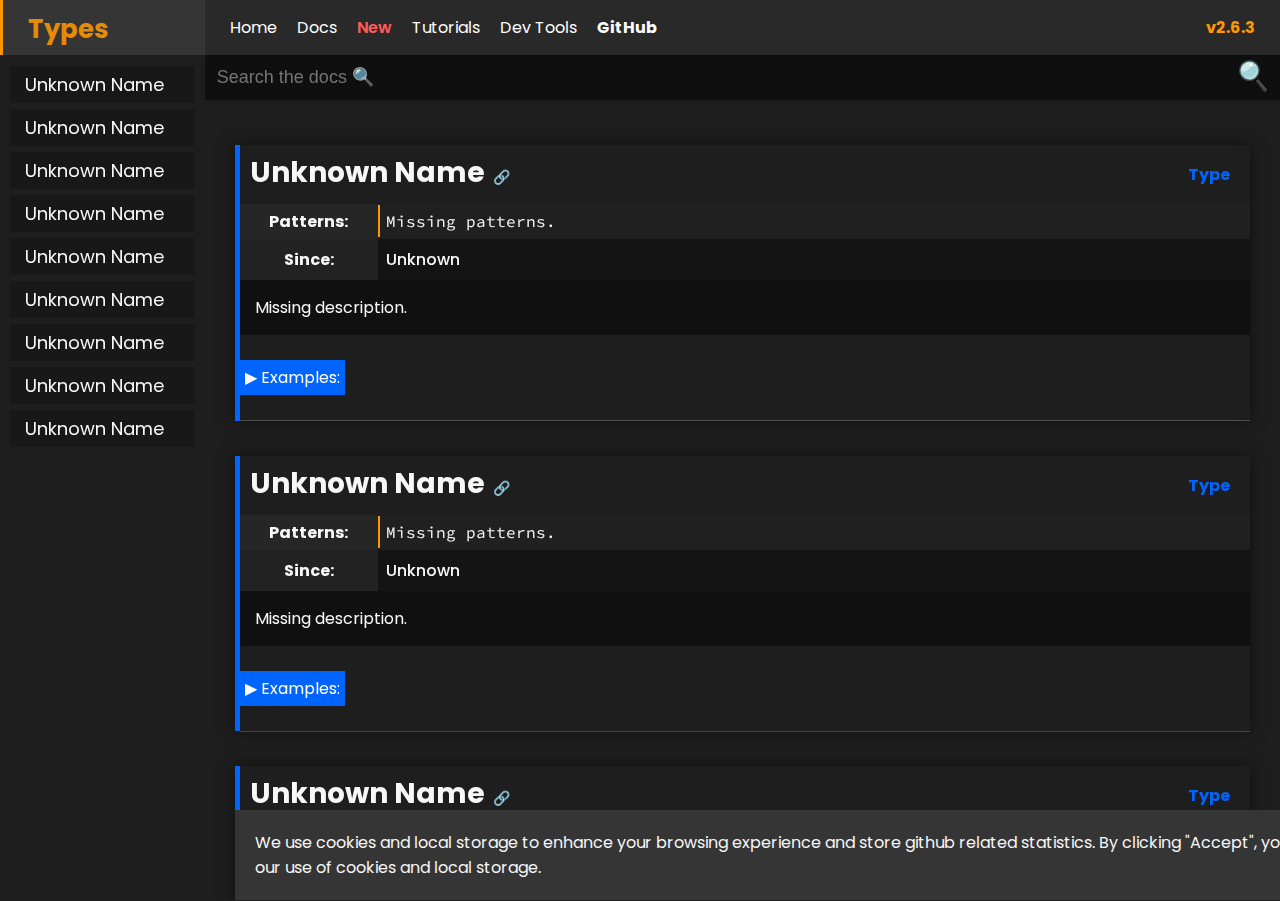
==== commit b37bd2db: "#4319 - e4cf2e1cda98137754594b4674cb3660c8a6ff51" ====
--- a/classes.html
+++ b/classes.html
@@ -1 +1 @@
-<!doctype html> <html lang="en"> <head> <meta http-equiv="Content-Type" content="text/html; charset=UTF-8"> <meta name="viewport" content="width=device-width, initial-scale=0.8, maximum-scale=1.0"> <meta name="description" content="Skript is a Bukkit plugin which allows server admins to customize their server easily, but without the hassle of programming a plugin or asking/paying someone to program a plugin for them. - SkriptLang/Skript"> <link rel="icon" type="image/png" href="./assets/icon.png"> <meta property="og:type" content="website"> <meta property="og:title" content="Skript Documentation"> <meta property="og:site_name" content="Skript Documentation"> <meta property="og:description" content="Skript is a Bukkit plugin which allows server admins to customize their server easily, but without the hassle of programming a plugin or asking/paying someone to program a plugin for them."> <meta property="og:image" content="https://skriptlang.github.io/Skript/assets/icon.png"> <meta property="og:url" content="https://skriptlang.github.io/Skript/"> <meta name="theme-color" content="#ff9800"> <title>Skript Documentation - 2.6.3</title> <link href="css/styles.css" rel="stylesheet"> <script src="https://ajax.googleapis.com/ajax/libs/jquery/3.6.0/jquery.min.js" defer></script> <script src="./js/main.js" defer></script> <link rel="preconnect" href="https://fonts.gstatic.com"> <link href="https://fonts.googleapis.com/css2?family=Source+Code+Pro:ital,wght@0,200;0,300;0,400;0,500;0,600;0,700;0,900;1,200;1,300;1,400;1,500;1,600;1,700;1,900&display=swap" rel="stylesheet"> <link rel="preconnect" href="https://fonts.gstatic.com"> <link href="https://fonts.googleapis.com/css2?family=Poppins:ital,wght@0,100;0,200;0,300;0,400;0,500;0,600;0,700;0,800;0,900;1,100;1,200;1,300;1,400;1,500;1,600;1,700;1,800;1,900&display=swap" rel="stylesheet"> <link rel="stylesheet" href="https://use.fontawesome.com/releases/v5.15.4/css/all.css" integrity="sha384-DyZ88mC6Up2uqS4h/KRgHuoeGwBcD4Ng9SiP4dIRy0EXTlnuz47vAwmeGwVChigm" crossorigin="anonymous"> </head> <body> <script src="./js/theme-switcher.js"></script> <!-- fix white theme flicker --> <ul id="global-navigation"> <li><a href="index.html">Home</a></li> <div class="menu-tab"> <li><a class="menu-tab-item" href="docs.html">Docs <i class="fas fa-caret-down"></i></a></li> <div class="menu-subtabs"> <a href="events.html">Events</a> <a href="conditions.html">Conditions</a> <a href="sections.html">Sections</a> <a href="effects.html">Effects</a> <a href="expressions.html">Expressions</a> <a href="classes.html">Types</a> <a href="functions.html">Functions</a> </div> </div> <li><a href="docs.html?isNew" class="new-tab">New</a></li> <div class="menu-tab"> <li><a class="menu-tab-item" href="tutorials.html">Tutorials</a></li> <div class="menu-subtabs"> <a href="text.html">Text</a> </div> </div> <div class="menu-tab"> <li><a class="menu-tab-item" href="#">Dev Tools <i class="fas fa-caret-down"></i></a></li> <div class="menu-subtabs"> <a href="javadocs/" target="_blank">Javadocs</a> </div> </div> <li><a href="https://github.com/SkriptLang/Skript/" target="_blank" style="font-weight: bold;">GitHub</a></li> <li style="margin-left: auto;"><a style="font-weight: bold; color: #ff9800" href="https://github.com/SkriptLang/Skript/releases/tag/2.6.3" target="_blank">v2.6.3</a></li> </ul> <nav id="side-nav"> <div id="nav-contents"> <a href="#attributetype">Attribute Type</a> <a href="#biome">Biome</a> <a href="#block">Block</a> <a href="#blockdata">Block Data</a> <a href="#boolean">Boolean</a> <a href="#CatType">Cat Type</a> <a href="#chunk">Chunk</a> <a href="#clicktype">Click Type</a> <a href="#color">Color</a> <a href="#commandsender">Command Sender</a> <a href="#damagecause">Damage Cause</a> <a href="#date">Date</a> <a href="#difficulty">Difficulty</a> <a href="#direction">Direction</a> <a href="#enchantment">Enchantment</a> <a href="#enchantmentoffer">Enchantment Offer</a> <a href="#enchantmenttype">Enchantment Type</a> <a href="#entity">Entity</a> <a href="#entitydata">Entity Type</a> <a href="#entitytype">Entity Type with Amount</a> <a href="#experience">Experience</a> <a href="#fireworkeffect">Firework Effect</a> <a href="#FireworkType">Firework Type</a> <a href="#gamemode">Game Mode</a> <a href="#gamerule">Gamerule</a> <a href="#gamerulevalue">Gamerule Value</a> <a href="#gene">Gene</a> <a href="#healreason">Heal Reason</a> <a href="#inventory">Inventory</a> <a href="#inventoryaction">Inventory Action</a> <a href="#slot">Inventory Slot</a> <a href="#inventorytype">Inventory Type</a> <a href="#itemstack">Item / Material</a> <a href="#itemtype">Item Type</a> <a href="#livingentity">Living Entity</a> <a href="#location">Location</a> <a href="#metadataholder">Metadata Holder</a> <a href="#money">Money</a> <a href="#number">Number</a> <a href="#object">Object</a> <a href="#offlineplayer">Offline Player</a> <a href="#player">Player</a> <a href="#potioneffect">Potion Effect</a> <a href="#potioneffecttype">Potion Effect Type</a> <a href="#projectile">Projectile</a> <a href="#region">Region</a> <a href="#resourcepackstate">Resource Pack State</a> <a href="#cachedservericon">Server Icon</a> <a href="#soundcategory">Sound Category</a> <a href="#spawnreason">Spawn Reason</a> <a href="#teleportcause">Teleport Cause</a> <a href="#string">Text</a> <a href="#time">Time</a> <a href="#timeperiod">Timeperiod</a> <a href="#timespan">Timespan</a> <a href="#structuretype">Tree Type</a> <a href="#classinfo">Type</a> <a href="#vector">Vector</a> <a href="#visualeffect">Visual Effect</a> <a href="#weathertype">Weather Type</a> <a href="#world">World</a> </div> </nav> <h1 id="nav-title">Types</h1> <div id="content"> <div class="item-wrapper type-Type" id="attributetype"> <div class="item-title"> <h1 style="display: inline-block">Attribute Type</h1> <a href="#attributetype" class="link-icon">&#128279;</a> <p class="item-type">Type</p> </div> <div class="item-content"> <table> <tr class="item-details"> <td class="item-table-label">Patterns:</td> <td class="noleftpad"> <ul> <li class="skript-code-block">generic attack speed, luck, max health, generic movement speed, flying speed, attack damage, horse jump strength, generic attack damage, generic luck, generic armor, generic flying speed, follow range, generic knockback resistance, movement speed, generic follow range, zombie spawn reinforcements, armor, generic attack knockback, attack speed, armor toughness, knockback resistance, generic max health, attack knockback, generic armor toughness</li> </ul> </td> </tr> <tr class="item-details"> <td class="item-table-label">Since:</td> <td>2.5</td> </tr> </table> <div class="item-description"> Represents the type of an attribute. Note that this type does not contain any numerical values.See <a href='https://minecraft.gamepedia.com/Attribute#Attributes'>attribute types</a> for more info. </div> <div class="item-examples"> <p class="example-details-closed">Examples:</p> <div class="skript-code-block"> Missing examples. </div> </div> </div> </div> <div class="item-wrapper type-Type" id="biome"> <div class="item-title"> <h1 style="display: inline-block">Biome</h1> <a href="#biome" class="link-icon">&#128279;</a> <p class="item-type">Type</p> </div> <div class="item-content"> <table> <tr class="item-details"> <td class="item-table-label">Patterns:</td> <td class="noleftpad"> <ul> <li class="skript-code-block">Biome names; you can use F3 ingame</li> </ul> </td> </tr> <tr class="item-details"> <td class="item-table-label">Since:</td> <td>1.4.4</td> </tr> </table> <div class="item-description"> All possible biomes Minecraft uses to generate a world. </div> <div class="item-examples"> <p class="example-details-closed">Examples:</p> <div class="skript-code-block"> biome at the player is desert </div> </div> </div> </div> <div class="item-wrapper type-Type" id="block"> <div class="item-title"> <h1 style="display: inline-block">Block</h1> <a href="#block" class="link-icon">&#128279;</a> <p class="item-type">Type</p> </div> <div class="item-content"> <table> <tr class="item-details"> <td class="item-table-label">Patterns:</td> <td class="noleftpad"> <ul> <li class="skript-code-block">Missing patterns.</li> </ul> </td> </tr> <tr class="item-details"> <td class="item-table-label">Since:</td> <td>1.0</td> </tr> </table> <div class="item-description"> A block in a <a href='#world'>world</a>. It has a <a href='#location'>location</a> and a <a href='#itemstack'>type</a>, and can also have a <a href='#direction'>direction</a> (mostly a <a href='expressions.html#ExprFacing'>facing</a>), an <a href='#inventory'>inventory</a>, or other special properties. </div> <div class="item-examples"> <p class="example-details-closed">Examples:</p> <div class="skript-code-block"> Missing examples. </div> </div> </div> </div> <div class="item-wrapper type-Type" id="blockdata"> <div class="item-title"> <h1 style="display: inline-block">Block Data</h1> <a href="#blockdata" class="link-icon">&#128279;</a> <p class="item-type">Type</p> </div> <div class="item-content"> <table> <tr class="item-details"> <td class="item-table-label">Patterns:</td> <td class="noleftpad"> <ul> <li class="skript-code-block">Missing patterns.</li> </ul> </td> </tr> <tr class="item-details"> <td class="item-table-label">Since:</td> <td>2.5</td> </tr> <tr class="item-details"> <td class="item-table-label">Requirements:</td> <td>Minecraft 1.13+</td> </tr> </table> <div class="item-description"> Block data is the detailed information about a block, referred to in Minecraft as BlockStates, allowing for the manipulation of different aspects of the block, including shape, waterlogging, direction the block is facing, and so much more. Information regarding each block's optional data can be found on Minecraft's Wiki. Find the block you're looking for and scroll down to 'Block States'. Different states must be separated by a semicolon (see examples). The 'minecraft:' namespace is optional, as well as are underscores. </div> <div class="item-examples"> <p class="example-details-closed">Examples:</p> <div class="skript-code-block"> set block at player to campfire[lit=false] <br>set target block of player to oak stairs[facing=north;waterlogged=true] <br>set block at player to grass_block[snowy=true] <br>set loop-block to minecraft:chest[facing=north] <br>set block above player to oak_log[axis=y] <br>set target block of player to minecraft:oak_leaves[distance=2;persistent=false] </div> </div> </div> </div> <div class="item-wrapper type-Type" id="boolean"> <div class="item-title"> <h1 style="display: inline-block">Boolean</h1> <a href="#boolean" class="link-icon">&#128279;</a> <p class="item-type">Type</p> </div> <div class="item-content"> <table> <tr class="item-details"> <td class="item-table-label">Patterns:</td> <td class="noleftpad"> <ul> <li class="skript-code-block">true/yes/on or false/no/off</li> </ul> </td> </tr> <tr class="item-details"> <td class="item-table-label">Since:</td> <td>1.0</td> </tr> </table> <div class="item-description"> A boolean is a value that is either true or false. Other accepted names are 'on' and 'yes' for true, and 'off' and 'no' for false. </div> <div class="item-examples"> <p class="example-details-closed">Examples:</p> <div class="skript-code-block"> set {config.%player%.use mod} to false </div> </div> </div> </div> <div class="item-wrapper type-Type" id="CatType"> <div class="item-title"> <h1 style="display: inline-block">Cat Type</h1> <a href="#CatType" class="link-icon">&#128279;</a> <p class="item-type">Type</p> </div> <div class="item-content"> <table> <tr class="item-details"> <td class="item-table-label">Patterns:</td> <td class="noleftpad"> <ul> <li class="skript-code-block">red, all black, british shorthair, ragdoll, white, jellie, siamese, black, tabby, calico, persian</li> </ul> </td> </tr> <tr class="item-details"> <td class="item-table-label">Since:</td> <td>2.4</td> </tr> <tr class="item-details"> <td class="item-table-label">Requirements:</td> <td>Minecraft 1.14 or newer</td> </tr> </table> <div class="item-description"> Represents the race/type of a cat entity. </div> <div class="item-examples"> <p class="example-details-closed">Examples:</p> <div class="skript-code-block"> Missing examples. </div> </div> </div> </div> <div class="item-wrapper type-Type" id="chunk"> <div class="item-title"> <h1 style="display: inline-block">Chunk</h1> <a href="#chunk" class="link-icon">&#128279;</a> <p class="item-type">Type</p> </div> <div class="item-content"> <table> <tr class="item-details"> <td class="item-table-label">Patterns:</td> <td class="noleftpad"> <ul> <li class="skript-code-block">Missing patterns.</li> </ul> </td> </tr> <tr class="item-details"> <td class="item-table-label">Since:</td> <td>2.0</td> </tr> </table> <div class="item-description"> A chunk is a cuboid of 16×16×128 (x×z×y) blocks. Chunks are spread on a fixed rectangular grid in their world. </div> <div class="item-examples"> <p class="example-details-closed">Examples:</p> <div class="skript-code-block"> Missing examples. </div> </div> </div> </div> <div class="item-wrapper type-Type" id="clicktype"> <div class="item-title"> <h1 style="display: inline-block">Click Type</h1> <a href="#clicktype" class="link-icon">&#128279;</a> <p class="item-type">Type</p> </div> <div class="item-content"> <table> <tr class="item-details"> <td class="item-table-label">Patterns:</td> <td class="noleftpad"> <ul> <li class="skript-code-block">lmb, number key, mmb, rmb, drop item, drop key, window border using left mouse button, unknown, window border using right mouse, shift+rmb, unsupported, shift+lmb, ctrl+q, swap shield, left mouse button, left mouse with shift, left mouse, 0-9, double click, double click using mouse, border using rmb, right mouse button, right mouse button with shift, border using lmb, middle mouse, drop key with control, window border using right mouse button, swap offhand, custom, q, right mouse with shift, middle mouse button, drop stack, left mouse button with shift, right mouse, creative action</li> </ul> </td> </tr> <tr class="item-details"> <td class="item-table-label">Since:</td> <td>2.2-dev16b, 2.2-dev35 (renamed to click type)</td> </tr> </table> <div class="item-description"> Click type, mostly for inventory events. Tells exactly which keys/buttons player pressed, assuming that default keybindings are used in client side. </div> <div class="item-examples"> <p class="example-details-closed">Examples:</p> <div class="skript-code-block"> Missing examples. </div> </div> </div> </div> <div class="item-wrapper type-Type" id="color"> <div class="item-title"> <h1 style="display: inline-block">Color</h1> <a href="#color" class="link-icon">&#128279;</a> <p class="item-type">Type</p> </div> <div class="item-content"> <table> <tr class="item-details"> <td class="item-table-label">Patterns:</td> <td class="noleftpad"> <ul> <li class="skript-code-block">black, dark grey/dark gray, grey/light grey/gray/light gray/silver, white, blue/dark blue, cyan/aqua/dark cyan/dark aqua, light blue/light cyan/light aqua, green/dark green, light green/lime/lime green, yellow/light yellow, orange/gold/dark yellow, red/dark red, pink/light red, purple/dark purple, magenta/light purple, brown/indigo</li> </ul> </td> </tr> <tr class="item-details"> <td class="item-table-label">Since:</td> <td>Unknown</td> </tr> </table> <div class="item-description"> Wool, dye and chat colors. </div> <div class="item-examples"> <p class="example-details-closed">Examples:</p> <div class="skript-code-block"> color of the sheep is red or black <br>set the color of the block to green <br>message "You're holding a <%color of tool%>%color of tool%<reset> wool block" </div> </div> </div> </div> <div class="item-wrapper type-Type" id="commandsender"> <div class="item-title"> <h1 style="display: inline-block">Command Sender</h1> <a href="#commandsender" class="link-icon">&#128279;</a> <p class="item-type">Type</p> </div> <div class="item-content"> <table> <tr class="item-details"> <td class="item-table-label">Patterns:</td> <td class="noleftpad"> <ul> <li class="skript-code-block">use <a href='expressions.html#LitConsole'>the console</a> for the console</li> <li class="skript-code-block">see <a href='#player'>player</a> for players.</li> </ul> </td> </tr> <tr class="item-details"> <td class="item-table-label">Since:</td> <td>1.0</td> </tr> </table> <div class="item-description"> A player or the console. </div> <div class="item-examples"> <p class="example-details-closed">Examples:</p> <div class="skript-code-block"> command /push [&lt;player&gt;]: <br>&nbsp;&nbsp;&nbsp;&nbsp;trigger: <br>&nbsp;&nbsp;&nbsp;&nbsp;&nbsp;&nbsp;&nbsp;&nbsp;if arg-1 is not set: <br>&nbsp;&nbsp;&nbsp;&nbsp;&nbsp;&nbsp;&nbsp;&nbsp;&nbsp;&nbsp;&nbsp;&nbsp;if command sender is console: <br>&nbsp;&nbsp;&nbsp;&nbsp;&nbsp;&nbsp;&nbsp;&nbsp;&nbsp;&nbsp;&nbsp;&nbsp;&nbsp;&nbsp;&nbsp;&nbsp;send "You can't push yourself as a console :\" to sender <br>&nbsp;&nbsp;&nbsp;&nbsp;&nbsp;&nbsp;&nbsp;&nbsp;&nbsp;&nbsp;&nbsp;&nbsp;&nbsp;&nbsp;&nbsp;&nbsp;stop <br>&nbsp;&nbsp;&nbsp;&nbsp;&nbsp;&nbsp;&nbsp;&nbsp;&nbsp;&nbsp;&nbsp;&nbsp;push sender upwards with force 2 <br>&nbsp;&nbsp;&nbsp;&nbsp;&nbsp;&nbsp;&nbsp;&nbsp;&nbsp;&nbsp;&nbsp;&nbsp;send "Yay!" <br>&nbsp;&nbsp;&nbsp;&nbsp;&nbsp;&nbsp;&nbsp;&nbsp;else: <br>&nbsp;&nbsp;&nbsp;&nbsp;&nbsp;&nbsp;&nbsp;&nbsp;&nbsp;&nbsp;&nbsp;&nbsp;push arg-1 upwards with force 2 <br>&nbsp;&nbsp;&nbsp;&nbsp;&nbsp;&nbsp;&nbsp;&nbsp;&nbsp;&nbsp;&nbsp;&nbsp;send "Yay!" to sender and arg-1 </div> </div> </div> </div> <div class="item-wrapper type-Type" id="damagecause"> <div class="item-title"> <h1 style="display: inline-block">Damage Cause</h1> <a href="#damagecause" class="link-icon">&#128279;</a> <p class="item-type">Type</p> </div> <div class="item-content"> <table> <tr class="item-details"> <td class="item-table-label">Patterns:</td> <td class="noleftpad"> <ul> <li class="skript-code-block">sweep attack, thorns, the void, magma, a lightning, drowning, dragonfire, an attack, drown, an entity attack, melt, freeze, falling block, contact, fire, an entity explosion, lightning, a fall, entity explosion, void, a lightning strike, suffocation, suicide, wither effect, a plugin, lightning strike, entity attack, a potion, a wither, sweeping, melting, a falling block, unknown, starvation, lava, fall, hot floor, attack, a block explosion, dryout, burn, hitting wall while flying, potion, flying into a wall, cramming, poison, sonic boom, suffocate, custom, a fire, burning, a projectile, plugin, wither potion effect, block explosion, projectile, wither, dragon's breath</li> </ul> </td> </tr> <tr class="item-details"> <td class="item-table-label">Since:</td> <td>2.0</td> </tr> </table> <div class="item-description"> The cause/type of a <a href='events.html#damage'>damage event</a>, e.g. lava, fall, fire, drowning, explosion, poison, etc. Please note that support for this type is very rudimentary, e.g. lava, fire and burning, as well as projectile and attack are considered different types. </div> <div class="item-examples"> <p class="example-details-closed">Examples:</p> <div class="skript-code-block"> Missing examples. </div> </div> </div> </div> <div class="item-wrapper type-Type" id="date"> <div class="item-title"> <h1 style="display: inline-block">Date</h1> <a href="#date" class="link-icon">&#128279;</a> <p class="item-type">Type</p> </div> <div class="item-content"> <table> <tr class="item-details"> <td class="item-table-label">Patterns:</td> <td class="noleftpad"> <ul> <li class="skript-code-block">Missing patterns.</li> </ul> </td> </tr> <tr class="item-details"> <td class="item-table-label">Since:</td> <td>1.4</td> </tr> </table> <div class="item-description"> A date is a certain point in the real world's time which can be obtained with <a href='./expressions.html#ExprNow'>now expression</a>, <a href='./expressions.html#ExprUnixDate'>unix date expression</a> and <a href='./functions.html#date'>date function</a>. See <a href='#time'>time</a> and <a href='#timespan'>timespan</a> for the other time types of Skript. </div> <div class="item-examples"> <p class="example-details-closed">Examples:</p> <div class="skript-code-block"> set {_yesterday} to now <br>subtract a day from {_yesterday} <br># now {_yesterday} represents the date 24 hours before now </div> </div> </div> </div> <div class="item-wrapper type-Type" id="difficulty"> <div class="item-title"> <h1 style="display: inline-block">Difficulty</h1> <a href="#difficulty" class="link-icon">&#128279;</a> <p class="item-type">Type</p> </div> <div class="item-content"> <table> <tr class="item-details"> <td class="item-table-label">Patterns:</td> <td class="noleftpad"> <ul> <li class="skript-code-block">normal, medium, hard, easy, peaceful</li> </ul> </td> </tr> <tr class="item-details"> <td class="item-table-label">Since:</td> <td>2.3</td> </tr> </table> <div class="item-description"> The difficulty of a <a href='#world'>world</a>. </div> <div class="item-examples"> <p class="example-details-closed">Examples:</p> <div class="skript-code-block"> Missing examples. </div> </div> </div> </div> <div class="item-wrapper type-Type" id="direction"> <div class="item-title"> <h1 style="display: inline-block">Direction</h1> <a href="#direction" class="link-icon">&#128279;</a> <p class="item-type">Type</p> </div> <div class="item-content"> <table> <tr class="item-details"> <td class="item-table-label">Patterns:</td> <td class="noleftpad"> <ul> <li class="skript-code-block">see <a href='./expressions.html#ExprDirection'>direction (expression)</a></li> </ul> </td> </tr> <tr class="item-details"> <td class="item-table-label">Since:</td> <td>2.0</td> </tr> </table> <div class="item-description"> A direction, e.g. north, east, behind, 5 south east, 1.3 meters to the right, etc. <a href='#location'>Locations</a> and some <a href='#block'>blocks</a> also have a direction, but without a length. Please note that directions have changed extensively in the betas and might not work perfectly. They can also not be used as command arguments. </div> <div class="item-examples"> <p class="example-details-closed">Examples:</p> <div class="skript-code-block"> set the block below the victim to a chest <br>loop blocks from the block infront of the player to the block 10 below the player: <br>&nbsp;&nbsp;&nbsp;&nbsp;set the block behind the loop-block to water </div> </div> </div> </div> <div class="item-wrapper type-Type" id="enchantment"> <div class="item-title"> <h1 style="display: inline-block">Enchantment</h1> <a href="#enchantment" class="link-icon">&#128279;</a> <p class="item-type">Type</p> </div> <div class="item-content"> <table> <tr class="item-details"> <td class="item-table-label">Patterns:</td> <td class="noleftpad"> <ul> <li class="skript-code-block">Frost Walker, Feather Falling, Unbreaking, Swift Sneak, Knockback, Projectile Protection, Respiration, Punch, Protection, Blast Protection, Lure, Impaling, Smite, Silk Touch, Infinity, Luck of The Sea, Thorns, Multishot, Curse of Vanishing, Fire Aspect, Flame, Depth Strider, Piercing, Fire Protection, Sharpness, Power, Sweeping Edge, Aqua Affinity, Curse of Binding, Bane of Arthropods, Soul Speed, Looting, Efficiency, Mending, Riptide, Quick Charge, Fortune, Loyalty, Channeling</li> </ul> </td> </tr> <tr class="item-details"> <td class="item-table-label">Since:</td> <td>1.4.6</td> </tr> </table> <div class="item-description"> An enchantment, e.g. 'sharpness' or 'fortune'. Unlike <a href='#enchantmenttype'>enchantment type</a> this type has no level, but you usually don't need to use this type anyway. </div> <div class="item-examples"> <p class="example-details-closed">Examples:</p> <div class="skript-code-block"> Missing examples. </div> </div> </div> </div> <div class="item-wrapper type-Type" id="enchantmentoffer"> <div class="item-title"> <h1 style="display: inline-block">Enchantment Offer</h1> <a href="#enchantmentoffer" class="link-icon">&#128279;</a> <p class="item-type">Type</p> </div> <div class="item-content"> <table> <tr class="item-details"> <td class="item-table-label">Patterns:</td> <td class="noleftpad"> <ul> <li class="skript-code-block">Missing patterns.</li> </ul> </td> </tr> <tr class="item-details"> <td class="item-table-label">Since:</td> <td>2.5</td> </tr> </table> <div class="item-description"> The enchantmentoffer in an enchant prepare event. </div> <div class="item-examples"> <p class="example-details-closed">Examples:</p> <div class="skript-code-block"> on enchant prepare: <br>&nbsp;&nbsp;&nbsp;&nbsp;set enchant offer 1 to sharpness 1 <br>&nbsp;&nbsp;&nbsp;&nbsp;set the cost of enchant offer 1 to 10 levels </div> </div> </div> </div> <div class="item-wrapper type-Type" id="enchantmenttype"> <div class="item-title"> <h1 style="display: inline-block">Enchantment Type</h1> <a href="#enchantmenttype" class="link-icon">&#128279;</a> <p class="item-type">Type</p> </div> <div class="item-content"> <table> <tr class="item-details"> <td class="item-table-label">Patterns:</td> <td class="noleftpad"> <ul> <li class="skript-code-block">&lt;enchantment&gt; [&lt;level&gt;]</li> </ul> </td> </tr> <tr class="item-details"> <td class="item-table-label">Since:</td> <td>1.4.6</td> </tr> </table> <div class="item-description"> An enchantment with an optional level, e.g. 'sharpness 2' or 'fortune'. </div> <div class="item-examples"> <p class="example-details-closed">Examples:</p> <div class="skript-code-block"> enchant the player's tool with sharpness 5 <br>helmet is enchanted with waterbreathing </div> </div> </div> </div> <div class="item-wrapper type-Type" id="entity"> <div class="item-title"> <h1 style="display: inline-block">Entity</h1> <a href="#entity" class="link-icon">&#128279;</a> <p class="item-type">Type</p> </div> <div class="item-content"> <table> <tr class="item-details"> <td class="item-table-label">Patterns:</td> <td class="noleftpad"> <ul> <li class="skript-code-block">player, op, wolf, tamed ocelot, powered creeper, zombie, unsaddled pig, fireball, arrow, dropped item, item frame, etc.</li> </ul> </td> </tr> <tr class="item-details"> <td class="item-table-label">Since:</td> <td>1.0</td> </tr> </table> <div class="item-description"> An entity is something in a <a href='#world'>world</a> that's not a <a href='#block'>block</a>, e.g. a <a href='#player'>player</a>, a skeleton, or a zombie, but also <a href='#projectile'>projectiles</a> like arrows, fireballs or thrown potions, or special entities like dropped items, falling blocks or paintings. </div> <div class="item-examples"> <p class="example-details-closed">Examples:</p> <div class="skript-code-block"> entity is a zombie or creeper <br>player is an op <br>projectile is an arrow <br>shoot a fireball from the player </div> </div> </div> </div> <div class="item-wrapper type-Type" id="entitydata"> <div class="item-title"> <h1 style="display: inline-block">Entity Type</h1> <a href="#entitydata" class="link-icon">&#128279;</a> <p class="item-type">Type</p> </div> <div class="item-content"> <table> <tr class="item-details"> <td class="item-table-label">Patterns:</td> <td class="noleftpad"> <ul> <li class="skript-code-block"><i>Detailed usage will be added eventually</i></li> </ul> </td> </tr> <tr class="item-details"> <td class="item-table-label">Since:</td> <td>1.3</td> </tr> </table> <div class="item-description"> The type of an <a href='#entity'>entity</a>, e.g. player, wolf, powered creeper, etc. </div> <div class="item-examples"> <p class="example-details-closed">Examples:</p> <div class="skript-code-block"> victim is a cow <br>spawn a creeper </div> </div> </div> </div> <div class="item-wrapper type-Type" id="entitytype"> <div class="item-title"> <h1 style="display: inline-block">Entity Type with Amount</h1> <a href="#entitytype" class="link-icon">&#128279;</a> <p class="item-type">Type</p> </div> <div class="item-content"> <table> <tr class="item-details"> <td class="item-table-label">Patterns:</td> <td class="noleftpad"> <ul> <li class="skript-code-block">&lt;<a href='#number'>number</a>&gt; &lt;entity type&gt;</li> </ul> </td> </tr> <tr class="item-details"> <td class="item-table-label">Since:</td> <td>1.3</td> </tr> </table> <div class="item-description"> An <a href='#entitydata'>entity type</a> with an amount, e.g. '2 zombies'. I might remove this type in the future and make a more general 'type' type, i.e. a type that has a number and a type. </div> <div class="item-examples"> <p class="example-details-closed">Examples:</p> <div class="skript-code-block"> spawn 5 creepers behind the player </div> </div> </div> </div> <div class="item-wrapper type-Type" id="experience"> <div class="item-title"> <h1 style="display: inline-block">Experience</h1> <a href="#experience" class="link-icon">&#128279;</a> <p class="item-type">Type</p> </div> <div class="item-content"> <table> <tr class="item-details"> <td class="item-table-label">Patterns:</td> <td class="noleftpad"> <ul> <li class="skript-code-block">[&lt;number&gt;] ([e]xp|experience [point[s]])</li> </ul> </td> </tr> <tr class="item-details"> <td class="item-table-label">Since:</td> <td>2.0</td> </tr> </table> <div class="item-description"> Experience points. Please note that Bukkit only allows to give XP, but not remove XP from players. You can however change a player's <a href='./expressions.html#ExprLevel'>level</a> and <a href='./expressions/#ExprLevelProgress'>level progress</a> freely. </div> <div class="item-examples"> <p class="example-details-closed">Examples:</p> <div class="skript-code-block"> give 10 xp to the player </div> </div> </div> </div> <div class="item-wrapper type-Type" id="fireworkeffect"> <div class="item-title"> <h1 style="display: inline-block">Firework Effect</h1> <a href="#fireworkeffect" class="link-icon">&#128279;</a> <p class="item-type">Type</p> </div> <div class="item-content"> <table> <tr class="item-details"> <td class="item-table-label">Patterns:</td> <td class="noleftpad"> <ul> <li class="skript-code-block">Missing patterns.</li> </ul> </td> </tr> <tr class="item-details"> <td class="item-table-label">Since:</td> <td>2.4</td> </tr> </table> <div class="item-description"> A configuration of effects that defines the firework when exploded which can be used in the <a href='effects.html#EffFireworkLaunch'>launch firework</a> effect. See the <a href='expressions.html#ExprFireworkEffect'>firework effect</a> expression for detailed patterns. </div> <div class="item-examples"> <p class="example-details-closed">Examples:</p> <div class="skript-code-block"> launch flickering trailing burst firework colored blue and green at player <br>launch trailing flickering star colored purple, yellow, blue, green and red fading to pink at target entity <br>launch ball large colored red, purple and white fading to light green and black at player's location with duration 1 </div> </div> </div> </div> <div class="item-wrapper type-Type" id="FireworkType"> <div class="item-title"> <h1 style="display: inline-block">Firework Type</h1> <a href="#FireworkType" class="link-icon">&#128279;</a> <p class="item-type">Type</p> </div> <div class="item-content"> <table> <tr class="item-details"> <td class="item-table-label">Patterns:</td> <td class="noleftpad"> <ul> <li class="skript-code-block">small, ball, star shaped, large, star, creeper face, small ball, large ball, burst, ball large, creeper</li> </ul> </td> </tr> <tr class="item-details"> <td class="item-table-label">Since:</td> <td>2.4</td> </tr> </table> <div class="item-description"> The type of a <a href='#fireworkeffect'>fireworkeffect</a>. </div> <div class="item-examples"> <p class="example-details-closed">Examples:</p> <div class="skript-code-block"> Missing examples. </div> </div> </div> </div> <div class="item-wrapper type-Type" id="gamemode"> <div class="item-title"> <h1 style="display: inline-block">Game Mode</h1> <a href="#gamemode" class="link-icon">&#128279;</a> <p class="item-type">Type</p> </div> <div class="item-content"> <table> <tr class="item-details"> <td class="item-table-label">Patterns:</td> <td class="noleftpad"> <ul> <li class="skript-code-block">creative/survival/adventure/spectator</li> </ul> </td> </tr> <tr class="item-details"> <td class="item-table-label">Since:</td> <td>1.0</td> </tr> </table> <div class="item-description"> The game modes survival, creative, adventure and spectator. </div> <div class="item-examples"> <p class="example-details-closed">Examples:</p> <div class="skript-code-block"> player's gamemode is survival <br>set the player argument's game mode to creative </div> </div> </div> </div> <div class="item-wrapper type-Type" id="gamerule"> <div class="item-title"> <h1 style="display: inline-block">Gamerule</h1> <a href="#gamerule" class="link-icon">&#128279;</a> <p class="item-type">Type</p> </div> <div class="item-content"> <table> <tr class="item-details"> <td class="item-table-label">Patterns:</td> <td class="noleftpad"> <ul> <li class="skript-code-block">doWardenSpawning, doFireTick, maxCommandChainLength, fireDamage, reducedDebugInfo, disableElytraMovementCheck, announceAdvancements, drowningDamage, commandBlockOutput, forgiveDeadPlayers, doMobSpawning, maxEntityCramming, disableRaids, doWeatherCycle, doDaylightCycle, showDeathMessages, doTileDrops, universalAnger, playersSleepingPercentage, doInsomnia, doImmediateRespawn, naturalRegeneration, doMobLoot, fallDamage, keepInventory, doEntityDrops, doLimitedCrafting, mobGriefing, randomTickSpeed, spawnRadius, freezeDamage, doTraderSpawning, logAdminCommands, spectatorsGenerateChunks, sendCommandFeedback, doPatrolSpawning</li> </ul> </td> </tr> <tr class="item-details"> <td class="item-table-label">Since:</td> <td>2.5</td> </tr> <tr class="item-details"> <td class="item-table-label">Requirements:</td> <td>Minecraft 1.13 or newer</td> </tr> </table> <div class="item-description"> A gamerule </div> <div class="item-examples"> <p class="example-details-closed">Examples:</p> <div class="skript-code-block"> Missing examples. </div> </div> </div> </div> <div class="item-wrapper type-Type" id="gamerulevalue"> <div class="item-title"> <h1 style="display: inline-block">Gamerule Value</h1> <a href="#gamerulevalue" class="link-icon">&#128279;</a> <p class="item-type">Type</p> </div> <div class="item-content"> <table> <tr class="item-details"> <td class="item-table-label">Patterns:</td> <td class="noleftpad"> <ul> <li class="skript-code-block">Missing patterns.</li> </ul> </td> </tr> <tr class="item-details"> <td class="item-table-label">Since:</td> <td>2.5</td> </tr> </table> <div class="item-description"> A wrapper for the value of a gamerule for a world. </div> <div class="item-examples"> <p class="example-details-closed">Examples:</p> <div class="skript-code-block"> Missing examples. </div> </div> </div> </div> <div class="item-wrapper type-Type" id="gene"> <div class="item-title"> <h1 style="display: inline-block">Gene</h1> <a href="#gene" class="link-icon">&#128279;</a> <p class="item-type">Type</p> </div> <div class="item-content"> <table> <tr class="item-details"> <td class="item-table-label">Patterns:</td> <td class="noleftpad"> <ul> <li class="skript-code-block">normal, lazy, happy, worried, worrisome, aggressive, brown, brownish, savage, playful, wild, weak</li> </ul> </td> </tr> <tr class="item-details"> <td class="item-table-label">Since:</td> <td>2.4</td> </tr> <tr class="item-details"> <td class="item-table-label">Requirements:</td> <td>Minecraft 1.14 or newer</td> </tr> </table> <div class="item-description"> Represents a Panda's main or hidden gene. See <a href='https://minecraft.gamepedia.com/Panda#Genetics'>genetics</a> for more info. </div> <div class="item-examples"> <p class="example-details-closed">Examples:</p> <div class="skript-code-block"> Missing examples. </div> </div> </div> </div> <div class="item-wrapper type-Type" id="healreason"> <div class="item-title"> <h1 style="display: inline-block">Heal Reason</h1> <a href="#healreason" class="link-icon">&#128279;</a> <p class="item-type">Type</p> </div> <div class="item-content"> <table> <tr class="item-details"> <td class="item-table-label">Patterns:</td> <td class="noleftpad"> <ul> <li class="skript-code-block">an ender crystal, magic, a magic regeneration, magic regeneration, fed, sated, a magic regen, regen potion, a wither spawn, peaceful, unknown, a regeneration potion, consuming, a wither effect, peaceful regeneration, wither summoning, healing potion, wither potion, an end crystal, satiated, regeneration potion, potion, satisfied, ingesting, withered, custom, a wither spawning, end crystal, eating, wither spawning, a wither summoning, wither effect, a plugin, a regen potion, plugin, withering, a potion, wither spawn, a healing potion, ender crystal, magic regen, wither, peaceful regen</li> </ul> </td> </tr> <tr class="item-details"> <td class="item-table-label">Since:</td> <td>2.5</td> </tr> </table> <div class="item-description"> The heal reason in a heal event. </div> <div class="item-examples"> <p class="example-details-closed">Examples:</p> <div class="skript-code-block"> Missing examples. </div> </div> </div> </div> <div class="item-wrapper type-Type" id="inventory"> <div class="item-title"> <h1 style="display: inline-block">Inventory</h1> <a href="#inventory" class="link-icon">&#128279;</a> <p class="item-type">Type</p> </div> <div class="item-content"> <table> <tr class="item-details"> <td class="item-table-label">Patterns:</td> <td class="noleftpad"> <ul> <li class="skript-code-block">Missing patterns.</li> </ul> </td> </tr> <tr class="item-details"> <td class="item-table-label">Since:</td> <td>1.0</td> </tr> </table> <div class="item-description"> An inventory of a <a href='#player'>player</a> or <a href='#block'>block</a>. Inventories have many effects and conditions regarding the items contained. An inventory has a fixed amount of <a href='#slot'>slots</a> which represent a specific place in the inventory, e.g. the <a href='expressions.html#ExprArmorSlot'>helmet slot</a> for players (Please note that slot support is still very limited but will be improved eventually). </div> <div class="item-examples"> <p class="example-details-closed">Examples:</p> <div class="skript-code-block"> Missing examples. </div> </div> </div> </div> <div class="item-wrapper type-Type" id="inventoryaction"> <div class="item-title"> <h1 style="display: inline-block">Inventory Action</h1> <a href="#inventoryaction" class="link-icon">&#128279;</a> <p class="item-type">Type</p> </div> <div class="item-content"> <table> <tr class="item-details"> <td class="item-table-label">Patterns:</td> <td class="noleftpad"> <ul> <li class="skript-code-block">drop stack from slot, swap items with hotbar, swap cursor stack, pickup single item, pickup some, drop all from cursor, move to other inventory, drop cursor stack, pickup all, swap with hotbar, nothing, drop all from slot, swap cursor, drop cursor, pickup all items, drop slot item, place all, drop cursor item, drop slot stack, drop single item from slot, swap with cursor, place some, pickup one item, drop single item from cursor, collect items to cursor, unknown, clone stack, drop stack from cursor, drop one item from slot, drop one item from cursor, unsupported, do nothing, drop one from cursor, pickup half, drop items from slot, swap stack with cursor, place all items, collect to cursor, pickup some items, drop slot, drop items from cursor, hotbar move and readd, shift move, custom, pickup single, place one item, hotbar swap items, drop one from slot, place some items, place one, pickup half stack, instant move, hotbar swap</li> </ul> </td> </tr> <tr class="item-details"> <td class="item-table-label">Since:</td> <td>2.2-dev16</td> </tr> </table> <div class="item-description"> What player just did in inventory event. Note that when in creative game mode, most actions do not work correctly. </div> <div class="item-examples"> <p class="example-details-closed">Examples:</p> <div class="skript-code-block"> Missing examples. </div> </div> </div> </div> <div class="item-wrapper type-Type" id="slot"> <div class="item-title"> <h1 style="display: inline-block">Inventory Slot</h1> <a href="#slot" class="link-icon">&#128279;</a> <p class="item-type">Type</p> </div> <div class="item-content"> <table> <tr class="item-details"> <td class="item-table-label">Patterns:</td> <td class="noleftpad"> <ul> <li class="skript-code-block">Missing patterns.</li> </ul> </td> </tr> <tr class="item-details"> <td class="item-table-label">Since:</td> <td>Unknown</td> </tr> </table> <div class="item-description"> Represents a single slot of an <a href='#inventory'>inventory</a>. Notable slots are the <a href='./expressions.html#ExprArmorSlot'>armour slots</a> and <a href='./expressions/#ExprFurnaceSlot'>furnace slots</a>. The most important property that distinguishes a slot from an <a href='#itemstack'>item</a> is its ability to be changed, e.g. it can be set, deleted, enchanted, etc. (Some item expressions can be changed as well, e.g. items stored in variables. For that matter: slots are never saved to variables, only the items they represent at the time when the variable is set). Please note that <a href='./expressions.html#ExprTool'>tool</a> can be regarded a slot, but it can actually change it's position, i.e. doesn't represent always the same slot. </div> <div class="item-examples"> <p class="example-details-closed">Examples:</p> <div class="skript-code-block"> set tool of player to dirt <br>delete helmet of the victim <br>set the color of the player's tool to green <br>enchant the player's chestplate with projectile protection 5 </div> </div> </div> </div> <div class="item-wrapper type-Type" id="inventorytype"> <div class="item-title"> <h1 style="display: inline-block">Inventory Type</h1> <a href="#inventorytype" class="link-icon">&#128279;</a> <p class="item-type">Type</p> </div> <div class="item-content"> <table> <tr class="item-details"> <td class="item-table-label">Patterns:</td> <td class="noleftpad"> <ul> <li class="skript-code-block">blast furnace inventory, barrel inventory, workbench inventory, smoker inventory, composter inventory, ender chest inventory, dispenser inventory, player inventory, loom inventory, stonecutter inventory, hopper inventory, merchant inventory, cartography table inventory, anvil inventory, beacon inventory, shulker box inventory, lectern inventory, chest inventory, smithing inventory, dropper inventory, brewing stand inventory, villager inventory, enchanting table inventory, grindstone inventory, creative inventory, crafting table inventory, furnace inventory</li> </ul> </td> </tr> <tr class="item-details"> <td class="item-table-label">Since:</td> <td>2.2-dev32</td> </tr> </table> <div class="item-description"> Minecraft has several different inventory types with their own use cases. </div> <div class="item-examples"> <p class="example-details-closed">Examples:</p> <div class="skript-code-block"> Missing examples. </div> </div> </div> </div> <div class="item-wrapper type-Type" id="itemstack"> <div class="item-title"> <h1 style="display: inline-block">Item / Material</h1> <a href="#itemstack" class="link-icon">&#128279;</a> <p class="item-type">Type</p> </div> <div class="item-content"> <table> <tr class="item-details"> <td class="item-table-label">Patterns:</td> <td class="noleftpad"> <ul> <li class="skript-code-block"><code>[&lt;number&gt; [of]] &lt;alias&gt; [of &lt;enchantment&gt; &lt;level&gt;]</code>, Where &lt;alias&gt; must be an alias that represents exactly one item (i.e cannot be a general alias like 'sword' or 'plant')</li> </ul> </td> </tr> <tr class="item-details"> <td class="item-table-label">Since:</td> <td>1.0</td> </tr> </table> <div class="item-description"> An item, e.g. a stack of torches, a furnace, or a wooden sword of sharpness 2. Unlike <a href='#itemtype'>item type</a> an item can only represent exactly one item (e.g. an upside-down cobblestone stair facing west), while an item type can represent a whole range of items (e.g. any cobble stone stairs regardless of direction). You don't usually need this type except when you want to make a command that only accepts an exact item. Please note that currently 'material' is exactly the same as 'item', i.e. can have an amount & enchantments. </div> <div class="item-examples"> <p class="example-details-closed">Examples:</p> <div class="skript-code-block"> set {_item} to type of the targeted block <br>{_item} is a torch </div> </div> </div> </div> <div class="item-wrapper type-Type" id="itemtype"> <div class="item-title"> <h1 style="display: inline-block">Item Type</h1> <a href="#itemtype" class="link-icon">&#128279;</a> <p class="item-type">Type</p> </div> <div class="item-content"> <table> <tr class="item-details"> <td class="item-table-label">Patterns:</td> <td class="noleftpad"> <ul> <li class="skript-code-block">[&lt;number&gt; [of]] [all/every] &lt;alias&gt; [of &lt;enchantment&gt; [&lt;level&gt;] [,/and &lt;more enchantments...&gt;]]</li> </ul> </td> </tr> <tr class="item-details"> <td class="item-table-label">Since:</td> <td>1.0</td> </tr> </table> <div class="item-description"> An item type is an alias, e.g. 'a pickaxe', 'all plants', etc., and can result in different items when added to an inventory, and unlike <a href='#itemstack'>items</a> they are well suited for checking whether an inventory contains a certain item or whether a certain item is of a certain type. An item type can also have one or more <a href='#enchantmenttype'>enchantments</a> with or without a specific level defined, and can optionally start with 'all' or 'every' to make this item type represent <i>all</i> types that the alias represents, including data ranges. </div> <div class="item-examples"> <p class="example-details-closed">Examples:</p> <div class="skript-code-block"> give 4 torches to the player <br>add all slabs to the inventory of the block <br>player's tool is a diamond sword of sharpness <br>remove a pickaxes of fortune 4 from {stored items::*} <br>set {_item} to 10 of every upside-down stair <br>block is dirt or farmland </div> </div> </div> </div> <div class="item-wrapper type-Type" id="livingentity"> <div class="item-title"> <h1 style="display: inline-block">Living Entity</h1> <a href="#livingentity" class="link-icon">&#128279;</a> <p class="item-type">Type</p> </div> <div class="item-content"> <table> <tr class="item-details"> <td class="item-table-label">Patterns:</td> <td class="noleftpad"> <ul> <li class="skript-code-block">see <a href='#entity'>entity</a>, but ignore inanimate objects</li> </ul> </td> </tr> <tr class="item-details"> <td class="item-table-label">Since:</td> <td>1.0</td> </tr> </table> <div class="item-description"> A living <a href='#entity'>entity</a>, i.e. a mob or <a href='#player'>player</a>, not inanimate entities like <a href='#projectile'>projectiles</a> or dropped items. </div> <div class="item-examples"> <p class="example-details-closed">Examples:</p> <div class="skript-code-block"> spawn 5 powered creepers <br>shoot a zombie from the creeper </div> </div> </div> </div> <div class="item-wrapper type-Type" id="location"> <div class="item-title"> <h1 style="display: inline-block">Location</h1> <a href="#location" class="link-icon">&#128279;</a> <p class="item-type">Type</p> </div> <div class="item-content"> <table> <tr class="item-details"> <td class="item-table-label">Patterns:</td> <td class="noleftpad"> <ul> <li class="skript-code-block">Missing patterns.</li> </ul> </td> </tr> <tr class="item-details"> <td class="item-table-label">Since:</td> <td>1.0</td> </tr> </table> <div class="item-description"> A location in a <a href='#world'>world</a>. Locations are world-specific and even store a <a href='#direction'>direction</a>, e.g. if you save a location and later teleport to it you will face the exact same direction you did when you saved the location. </div> <div class="item-examples"> <p class="example-details-closed">Examples:</p> <div class="skript-code-block"> Missing examples. </div> </div> </div> </div> <div class="item-wrapper type-Type" id="metadataholder"> <div class="item-title"> <h1 style="display: inline-block">Metadata Holder</h1> <a href="#metadataholder" class="link-icon">&#128279;</a> <p class="item-type">Type</p> </div> <div class="item-content"> <table> <tr class="item-details"> <td class="item-table-label">Patterns:</td> <td class="noleftpad"> <ul> <li class="skript-code-block">Missing patterns.</li> </ul> </td> </tr> <tr class="item-details"> <td class="item-table-label">Since:</td> <td>2.2-dev36</td> </tr> </table> <div class="item-description"> Something that can hold metadata (e.g. an entity or block) </div> <div class="item-examples"> <p class="example-details-closed">Examples:</p> <div class="skript-code-block"> set metadata value "super cool" of player to true </div> </div> </div> </div> <div class="item-wrapper type-Type" id="money"> <div class="item-title"> <h1 style="display: inline-block">Money</h1> <a href="#money" class="link-icon">&#128279;</a> <p class="item-type">Type</p> </div> <div class="item-content"> <table> <tr class="item-details"> <td class="item-table-label">Patterns:</td> <td class="noleftpad"> <ul> <li class="skript-code-block">&lt;number&gt; $ or $ &lt;number&gt;, where '$' is your server's currency, e.g. '10 rupees' or '£5.00'</li> </ul> </td> </tr> <tr class="item-details"> <td class="item-table-label">Since:</td> <td>2.0</td> </tr> <tr class="item-details"> <td class="item-table-label">Requirements:</td> <td>Vault, an economy plugin that supports Vault</td> </tr> </table> <div class="item-description"> A certain amount of money. Please note that this differs from <a href='#number'>numbers</a> as it includes a currency symbol or name, but usually the two are interchangeable, e.g. you can both <code>add 100$ to the player's balance</code> and <code>add 100 to the player's balance</code>. </div> <div class="item-examples"> <p class="example-details-closed">Examples:</p> <div class="skript-code-block"> add 10£ to the player's account <br>remove Fr. 9.95 from the player's money <br>set the victim's money to 0 <br>increase the attacker's balance by the level of the victim * 100 </div> </div> </div> </div> <div class="item-wrapper type-Type" id="number"> <div class="item-title"> <h1 style="display: inline-block">Number</h1> <a href="#number" class="link-icon">&#128279;</a> <p class="item-type">Type</p> </div> <div class="item-content"> <table> <tr class="item-details"> <td class="item-table-label">Patterns:</td> <td class="noleftpad"> <ul> <li class="skript-code-block">[-]###[.###]</code> (any amount of digits; very large numbers will be truncated though)</li> </ul> </td> </tr> <tr class="item-details"> <td class="item-table-label">Since:</td> <td>1.0</td> </tr> </table> <div class="item-description"> A number, e.g. 2.5, 3, or -9812454. Please note that many expressions only need integers, i.e. will discard any fractional parts of any numbers without producing an error. </div> <div class="item-examples"> <p class="example-details-closed">Examples:</p> <div class="skript-code-block"> set the player's health to 5.5 <br>set {_temp} to 2*{_temp} - 2.5 </div> </div> </div> </div> <div class="item-wrapper type-Type" id="object"> <div class="item-title"> <h1 style="display: inline-block">Object</h1> <a href="#object" class="link-icon">&#128279;</a> <p class="item-type">Type</p> </div> <div class="item-content"> <table> <tr class="item-details"> <td class="item-table-label">Patterns:</td> <td class="noleftpad"> <ul> <li class="skript-code-block">Missing patterns.</li> </ul> </td> </tr> <tr class="item-details"> <td class="item-table-label">Since:</td> <td>1.0</td> </tr> </table> <div class="item-description"> The supertype of all types, meaning that if %object% is used in e.g. a condition it will accept all kinds of expressions. </div> <div class="item-examples"> <p class="example-details-closed">Examples:</p> <div class="skript-code-block"> Missing examples. </div> </div> </div> </div> <div class="item-wrapper type-Type" id="offlineplayer"> <div class="item-title"> <h1 style="display: inline-block">Offline Player</h1> <a href="#offlineplayer" class="link-icon">&#128279;</a> <p class="item-type">Type</p> </div> <div class="item-content"> <table> <tr class="item-details"> <td class="item-table-label">Patterns:</td> <td class="noleftpad"> <ul> <li class="skript-code-block">Missing patterns.</li> </ul> </td> </tr> <tr class="item-details"> <td class="item-table-label">Since:</td> <td>Unknown</td> </tr> </table> <div class="item-description"> A player that is possibly offline. See <a href='#player'>player</a> for more information. Please note that while all effects and conditions that require a player can be used with an offline player as well, they will not work if the player is not actually online. </div> <div class="item-examples"> <p class="example-details-closed">Examples:</p> <div class="skript-code-block"> Missing examples. </div> </div> </div> </div> <div class="item-wrapper type-Type" id="player"> <div class="item-title"> <h1 style="display: inline-block">Player</h1> <a href="#player" class="link-icon">&#128279;</a> <p class="item-type">Type</p> </div> <div class="item-content"> <table> <tr class="item-details"> <td class="item-table-label">Patterns:</td> <td class="noleftpad"> <ul> <li class="skript-code-block">Missing patterns.</li> </ul> </td> </tr> <tr class="item-details"> <td class="item-table-label">Since:</td> <td>1.0</td> </tr> </table> <div class="item-description"> A player. Depending on whether a player is online or offline several actions can be performed with them, though you won't get any errors when using effects that only work if the player is online (e.g. changing their inventory) on an offline player. You have two possibilities to use players as command arguments: &lt;player&gt; and &lt;offline player&gt;. The first requires that the player is online and also accepts only part of the name, while the latter doesn't require that the player is online, but the player's name has to be entered exactly. </div> <div class="item-examples"> <p class="example-details-closed">Examples:</p> <div class="skript-code-block"> Missing examples. </div> </div> </div> </div> <div class="item-wrapper type-Type" id="potioneffect"> <div class="item-title"> <h1 style="display: inline-block">Potion Effect</h1> <a href="#potioneffect" class="link-icon">&#128279;</a> <p class="item-type">Type</p> </div> <div class="item-content"> <table> <tr class="item-details"> <td class="item-table-label">Patterns:</td> <td class="noleftpad"> <ul> <li class="skript-code-block">speed of tier 1 for 10 seconds</li> </ul> </td> </tr> <tr class="item-details"> <td class="item-table-label">Since:</td> <td>2.5.2</td> </tr> </table> <div class="item-description"> A potion effect, including the potion effect type, tier and duration. </div> <div class="item-examples"> <p class="example-details-closed">Examples:</p> <div class="skript-code-block"> Missing examples. </div> </div> </div> </div> <div class="item-wrapper type-Type" id="potioneffecttype"> <div class="item-title"> <h1 style="display: inline-block">Potion Effect Type</h1> <a href="#potioneffecttype" class="link-icon">&#128279;</a> <p class="item-type">Type</p> </div> <div class="item-content"> <table> <tr class="item-details"> <td class="item-table-label">Patterns:</td> <td class="noleftpad"> <ul> <li class="skript-code-block">null, speed, slowness, haste, mining fatigue, strength, instant health, instant damage, jump boost, nausea, regeneration, resistance, fire resistance, water breathing, invisibility, blindness, night vision, hunger, weakness, poison, wither, health boost, absorption, saturation, glowing, levitation, luck, bad luck, slow falling, conduit power, dolphins grace, bad omen, hero of the village, darkness</li> </ul> </td> </tr> <tr class="item-details"> <td class="item-table-label">Since:</td> <td>Unknown</td> </tr> </table> <div class="item-description"> A potion effect type, e.g. 'strength' or 'swiftness'. </div> <div class="item-examples"> <p class="example-details-closed">Examples:</p> <div class="skript-code-block"> apply swiftness 5 to the player <br>apply potion of speed 2 to the player for 60 seconds <br>remove invisibility from the victim </div> </div> </div> </div> <div class="item-wrapper type-Type" id="projectile"> <div class="item-title"> <h1 style="display: inline-block">Projectile</h1> <a href="#projectile" class="link-icon">&#128279;</a> <p class="item-type">Type</p> </div> <div class="item-content"> <table> <tr class="item-details"> <td class="item-table-label">Patterns:</td> <td class="noleftpad"> <ul> <li class="skript-code-block">arrow, fireball, snowball, thrown potion, etc.</li> </ul> </td> </tr> <tr class="item-details"> <td class="item-table-label">Since:</td> <td>1.0</td> </tr> </table> <div class="item-description"> A projectile, e.g. an arrow, snowball or thrown potion. </div> <div class="item-examples"> <p class="example-details-closed">Examples:</p> <div class="skript-code-block"> projectile is a snowball <br>shoot an arrow at speed 5 from the player </div> </div> </div> </div> <div class="item-wrapper type-Type" id="region"> <div class="item-title"> <h1 style="display: inline-block">Region</h1> <a href="#region" class="link-icon">&#128279;</a> <p class="item-type">Type</p> </div> <div class="item-content"> <table> <tr class="item-details"> <td class="item-table-label">Patterns:</td> <td class="noleftpad"> <ul> <li class="skript-code-block">"region name"</li> </ul> </td> </tr> <tr class="item-details"> <td class="item-table-label">Since:</td> <td>2.1</td> </tr> <tr class="item-details"> <td class="item-table-label">Requirements:</td> <td>Supported regions plugin</td> </tr> </table> <div class="item-description"> A region of a regions plugin. Skript currently supports WorldGuard, Factions, GriefPrevention and PreciousStones. Please note that some regions plugins do not have named regions, some use numerical ids to identify regions, and some may have regions with the same name in different worlds, thus using regions like "region name" in scripts may or may not work. </div> <div class="item-examples"> <p class="example-details-closed">Examples:</p> <div class="skript-code-block"> Missing examples. </div> </div> </div> </div> <div class="item-wrapper type-Type" id="resourcepackstate"> <div class="item-title"> <h1 style="display: inline-block">Resource Pack State</h1> <a href="#resourcepackstate" class="link-icon">&#128279;</a> <p class="item-type">Type</p> </div> <div class="item-content"> <table> <tr class="item-details"> <td class="item-table-label">Patterns:</td> <td class="noleftpad"> <ul> <li class="skript-code-block">refused, rejected, accepted, failed, failed to download, successfully loaded, accept, fail, successfully load, refuse, declined, successfully install, success, reject, decline, successfully installed, download fail</li> </ul> </td> </tr> <tr class="item-details"> <td class="item-table-label">Since:</td> <td>2.4</td> </tr> </table> <div class="item-description"> The state in a <a href='events.html#resource_pack_request_action'>resource pack request response</a> event. </div> <div class="item-examples"> <p class="example-details-closed">Examples:</p> <div class="skript-code-block"> Missing examples. </div> </div> </div> </div> <div class="item-wrapper type-Type" id="cachedservericon"> <div class="item-title"> <h1 style="display: inline-block">Server Icon</h1> <a href="#cachedservericon" class="link-icon">&#128279;</a> <p class="item-type">Type</p> </div> <div class="item-content"> <table> <tr class="item-details"> <td class="item-table-label">Patterns:</td> <td class="noleftpad"> <ul> <li class="skript-code-block">Missing patterns.</li> </ul> </td> </tr> <tr class="item-details"> <td class="item-table-label">Since:</td> <td>2.3</td> </tr> </table> <div class="item-description"> A server icon that was loaded using the <a href='effects.html#EffLoadServerIcon'>load server icon</a> effect. </div> <div class="item-examples"> <p class="example-details-closed">Examples:</p> <div class="skript-code-block"> Missing examples. </div> </div> </div> </div> <div class="item-wrapper type-Type" id="soundcategory"> <div class="item-title"> <h1 style="display: inline-block">Sound Category</h1> <a href="#soundcategory" class="link-icon">&#128279;</a> <p class="item-type">Type</p> </div> <div class="item-content"> <table> <tr class="item-details"> <td class="item-table-label">Patterns:</td> <td class="noleftpad"> <ul> <li class="skript-code-block">hostile creatures category, speech category, records category, friendly creature category, noteblock category, hostile creature category, note block category, voice category, ambient category, noteblocks category, note blocks category, weather category, block category, friendly mob category, jukebox category, hostile mob category, master category, master volume category, hostile category, record category, blocks category, environment category, jukeboxes category, player category, players category, hostile mobs category, friendly mobs category, music category, friendly creatures category, neutral category</li> </ul> </td> </tr> <tr class="item-details"> <td class="item-table-label">Since:</td> <td>2.4</td> </tr> <tr class="item-details"> <td class="item-table-label">Requirements:</td> <td>Minecraft 1.11 or newer</td> </tr> </table> <div class="item-description"> The category of a sound, they are used for sound options of Minecraft. See the <a href='effects.html#EffPlaySound'>play sound</a> and <a href='effects.html#EffStopSound'>stop sound</a> effects. </div> <div class="item-examples"> <p class="example-details-closed">Examples:</p> <div class="skript-code-block"> Missing examples. </div> </div> </div> </div> <div class="item-wrapper type-Type" id="spawnreason"> <div class="item-title"> <h1 style="display: inline-block">Spawn Reason</h1> <a href="#spawnreason" class="link-icon">&#128279;</a> <p class="item-type">Type</p> </div> <div class="item-content"> <table> <tr class="item-details"> <td class="item-table-label">Patterns:</td> <td class="noleftpad"> <ul> <li class="skript-code-block">dispense egg, egg, village defense, ocelot baby, silverfish trap, village invading, trap, dispensing egg, shoulder, drowned, metamorphosis, lightning, silverfish reveal, spell, built iron golem, natural, village invasion, frozen, mount, build wither, built wither, iron golem defense, ender pearl, creature spawner, reinforcements, build snowman, build iron golem, breeding, raid, infection, customized, spawn egg, jockey, beehive, default, golem defense, patrol, slime split, infected, sheared, mob spawner, nether portal, shear, perching, custom, built snowman, chunk generation, breed, command, explosion, spawner, cured, customised, piglin zombification</li> </ul> </td> </tr> <tr class="item-details"> <td class="item-table-label">Since:</td> <td>2.3</td> </tr> </table> <div class="item-description"> The spawn reason in a <a href='events.html#spawn'>spawn</a> event. </div> <div class="item-examples"> <p class="example-details-closed">Examples:</p> <div class="skript-code-block"> Missing examples. </div> </div> </div> </div> <div class="item-wrapper type-Type" id="teleportcause"> <div class="item-title"> <h1 style="display: inline-block">Teleport Cause</h1> <a href="#teleportcause" class="link-icon">&#128279;</a> <p class="item-type">Type</p> </div> <div class="item-content"> <table> <tr class="item-details"> <td class="item-table-label">Patterns:</td> <td class="noleftpad"> <ul> <li class="skript-code-block">nether portal, ender gateway, chorus fruit, ender portal, command, unknown, plugin, ender pearl, spectator, spectate, end gateway, chorus, gateway, end portal</li> </ul> </td> </tr> <tr class="item-details"> <td class="item-table-label">Since:</td> <td>2.2-dev35</td> </tr> </table> <div class="item-description"> The teleport cause in a <a href='events.html#teleport'>teleport</a> event. </div> <div class="item-examples"> <p class="example-details-closed">Examples:</p> <div class="skript-code-block"> Missing examples. </div> </div> </div> </div> <div class="item-wrapper type-Type" id="string"> <div class="item-title"> <h1 style="display: inline-block">Text</h1> <a href="#string" class="link-icon">&#128279;</a> <p class="item-type">Type</p> </div> <div class="item-content"> <table> <tr class="item-details"> <td class="item-table-label">Patterns:</td> <td class="noleftpad"> <ul> <li class="skript-code-block">simple: "..."</li> <li class="skript-code-block">quotes: "...""..."</li> <li class="skript-code-block">expressions: "...%expression%..."</li> <li class="skript-code-block">percent signs: "...%%..."</li> </ul> </td> </tr> <tr class="item-details"> <td class="item-table-label">Since:</td> <td>1.0</td> </tr> </table> <div class="item-description"> Text is simply text, i.e. a sequence of characters, which can optionally contain expressions which will be replaced with a meaningful representation (e.g. %player% will be replaced with the player's name). Because scripts are also text, you have to put text into double quotes to tell Skript which part of the line is an effect/expression and which part is the text. Please read the article on <a href='./strings/'>Texts and Variable Names</a> to learn more. </div> <div class="item-examples"> <p class="example-details-closed">Examples:</p> <div class="skript-code-block"> broadcast "Hello World!" <br>message "Hello %player%" <br>message "The id of ""%type of tool%"" is %id of tool%." </div> </div> </div> </div> <div class="item-wrapper type-Type" id="time"> <div class="item-title"> <h1 style="display: inline-block">Time</h1> <a href="#time" class="link-icon">&#128279;</a> <p class="item-type">Type</p> </div> <div class="item-content"> <table> <tr class="item-details"> <td class="item-table-label">Patterns:</td> <td class="noleftpad"> <ul> <li class="skript-code-block">##:##</li> <li class="skript-code-block">##[:##][ ]am/pm</li> </ul> </td> </tr> <tr class="item-details"> <td class="item-table-label">Since:</td> <td>1.0</td> </tr> </table> <div class="item-description"> A time is a point in a minecraft day's time (i.e. ranges from 0:00 to 23:59), which can vary per world. See <a href='#date'>date</a> and <a href='#timespan'>timespan</a> for the other time types of Skript. </div> <div class="item-examples"> <p class="example-details-closed">Examples:</p> <div class="skript-code-block"> at 20:00: <br>&nbsp;&nbsp;&nbsp;&nbsp;time is 8 pm <br>&nbsp;&nbsp;&nbsp;&nbsp;broadcast "It's %time%" </div> </div> </div> </div> <div class="item-wrapper type-Type" id="timeperiod"> <div class="item-title"> <h1 style="display: inline-block">Timeperiod</h1> <a href="#timeperiod" class="link-icon">&#128279;</a> <p class="item-type">Type</p> </div> <div class="item-content"> <table> <tr class="item-details"> <td class="item-table-label">Patterns:</td> <td class="noleftpad"> <ul> <li class="skript-code-block">##:## - ##:##</li> <li class="skript-code-block">dusk/day/dawn/night</li> </ul> </td> </tr> <tr class="item-details"> <td class="item-table-label">Since:</td> <td>1.0</td> </tr> </table> <div class="item-description"> A period of time between two <a href='#time'>times</a>. Mostly useful since you can use this to test for whether it's day, night, dusk or dawn in a specific world. This type might be removed in the future as you can use 'time of world is between x and y' as a replacement. </div> <div class="item-examples"> <p class="example-details-closed">Examples:</p> <div class="skript-code-block"> time in world is night </div> </div> </div> </div> <div class="item-wrapper type-Type" id="timespan"> <div class="item-title"> <h1 style="display: inline-block">Timespan</h1> <a href="#timespan" class="link-icon">&#128279;</a> <p class="item-type">Type</p> </div> <div class="item-content"> <table> <tr class="item-details"> <td class="item-table-label">Patterns:</td> <td class="noleftpad"> <ul> <li class="skript-code-block">&lt;number&gt; [minecraft/mc/real/rl/irl] ticks/seconds/minutes/hours/days/weeks/months/years [[,/and] &lt;more...&gt;]</li> <li class="skript-code-block">[###:]##:##[.####] ([hours:]minutes:seconds[.milliseconds])</li> </ul> </td> </tr> <tr class="item-details"> <td class="item-table-label">Since:</td> <td>1.0, 2.6.1 (weeks, months, years)</td> </tr> </table> <div class="item-description"> A timespan is a difference of two different dates or times, e.g '10 minutes'. Timespans are always displayed as real life time, but can be defined as minecraft time, e.g. '5 minecraft days and 12 hours'. NOTE: Months always have the value of 30 days, and years of 365 days. See <a href='#date'>date</a> and <a href='#time'>time</a> for the other time types of Skript. </div> <div class="item-examples"> <p class="example-details-closed">Examples:</p> <div class="skript-code-block"> every 5 minecraft days: <br>&nbsp;&nbsp;&nbsp;&nbsp;wait a minecraft second and 5 ticks <br>every 10 mc days and 12 hours: <br>&nbsp;&nbsp;&nbsp;&nbsp;halt for 12.7 irl minutes, 12 hours and 120.5 seconds </div> </div> </div> </div> <div class="item-wrapper type-Type" id="structuretype"> <div class="item-title"> <h1 style="display: inline-block">Tree Type</h1> <a href="#structuretype" class="link-icon">&#128279;</a> <p class="item-type">Type</p> </div> <div class="item-content"> <table> <tr class="item-details"> <td class="item-table-label">Patterns:</td> <td class="noleftpad"> <ul> <li class="skript-code-block">[any] &lt;general tree/mushroom type&gt;, e.g. tree/any jungle tree/etc.</li> <li class="skript-code-block">&lt;specific tree/mushroom species&gt;, e.g. red mushroom/small jungle tree/big regular tree/etc.</li> </ul> </td> </tr> <tr class="item-details"> <td class="item-table-label">Since:</td> <td>Unknown</td> </tr> </table> <div class="item-description"> A tree type represents a tree species or a huge mushroom species. These can be generated in a world with the <a href='./effects.html#EffTree'>generate tree</a> effect. </div> <div class="item-examples"> <p class="example-details-closed">Examples:</p> <div class="skript-code-block"> grow any regular tree at the block <br>grow a huge red mushroom above the block </div> </div> </div> </div> <div class="item-wrapper type-Type" id="classinfo"> <div class="item-title"> <h1 style="display: inline-block">Type</h1> <a href="#classinfo" class="link-icon">&#128279;</a> <p class="item-type">Type</p> </div> <div class="item-content"> <table> <tr class="item-details"> <td class="item-table-label">Patterns:</td> <td class="noleftpad"> <ul> <li class="skript-code-block">See the type name patterns of all types - including this one</li> </ul> </td> </tr> <tr class="item-details"> <td class="item-table-label">Since:</td> <td>2.0</td> </tr> </table> <div class="item-description"> Represents a type, e.g. number, object, item type, location, block, world, entity type, etc. This is mostly used for expressions like 'event-&lt;type&gt;', '&lt;type&gt;-argument', 'loop-&lt;type&gt;', etc., e.g. event-world, number-argument and loop-player. </div> <div class="item-examples"> <p class="example-details-closed">Examples:</p> <div class="skript-code-block"> {variable} is a number # check whether the variable contains a number, e.g. -1 or 5.5 <br>{variable} is a type # check whether the variable contains a type, e.g. number or player <br>{variable} is an object # will always succeed if the variable is set as everything is an object, even types. <br>disable PvP in the event-world <br>kill the loop-entity </div> </div> </div> </div> <div class="item-wrapper type-Type" id="vector"> <div class="item-title"> <h1 style="display: inline-block">Vector</h1> <a href="#vector" class="link-icon">&#128279;</a> <p class="item-type">Type</p> </div> <div class="item-content"> <table> <tr class="item-details"> <td class="item-table-label">Patterns:</td> <td class="noleftpad"> <ul> <li class="skript-code-block">vector(x, y, z)</li> </ul> </td> </tr> <tr class="item-details"> <td class="item-table-label">Since:</td> <td>2.2-dev23</td> </tr> </table> <div class="item-description"> Vector is a collection of numbers. In Minecraft, 3D vectors are used to express velocities of entities. </div> <div class="item-examples"> <p class="example-details-closed">Examples:</p> <div class="skript-code-block"> Missing examples. </div> </div> </div> </div> <div class="item-wrapper type-Type" id="visualeffect"> <div class="item-title"> <h1 style="display: inline-block">Visual Effect</h1> <a href="#visualeffect" class="link-icon">&#128279;</a> <p class="item-type">Type</p> </div> <div class="item-content"> <table> <tr class="item-details"> <td class="item-table-label">Patterns:</td> <td class="noleftpad"> <ul> <li class="skript-code-block">smoke, potion break, ender signal, mobspawner flames, arrow particles, jumping rabbit, hurt, wolf smoke, wolf hearts, wolf shaking, sheep eating, iron golem offering rose, villager hearts, angry villager entity, happy villager entity, witch magic, zombie turning to a villager, firework explosion, love hearts, squid rotation reset, entity poof, guardian target, block with shield, shield break, armor stand hit, hurt by thorns, iron golem sheathing rose, resurrection by totem, hurt by drowning, hurt by explosion, explosion, large explosion, huge explosion, firework's spark, water bubble, water splash, water wake, suspended, void fog, critical hit, magical critical hit, smoke particle, large smoke, spell, spell, potion swirl, transparent potion swirl, witch spell, water drip, lava drip, angry villager, happy villager, small smoke, note, portal, flying glyph, flame, lava pop, cloud, coloured dust, snowball break, snow shovel, slime, heart, item crack, block break, block dust, water drop, mob appearance, dragon breath, end rod, damage indicator, sweep attack, falling dust, totem, spit, squid ink, bubble pop, current down, bubble column up, nautilus, dolphin, sneeze, campfire cosy smoke, campfire signal smoke, composter, flash, falling lava, landing lava, falling water, dripping honey, falling honey, landing honey, falling nectar, soul fire flame, ash, crimson spore, warped spore, soul, dripping obsidian tear, falling obsidian tear, landing obsidian tear, reverse portal, white ash, falling spore blossom, spore blossom air, small flame, snowflake, dripping dripstone lava, falling dripstone lava, dripping dripstone water, falling dripstone water, glow squid ink, glow, wax on, wax off, electric spark, scrape, sonic boom, sculk soul, sculk charge, sculk charge pop, shriek</li> </ul> </td> </tr> <tr class="item-details"> <td class="item-table-label">Since:</td> <td>2.1</td> </tr> </table> <div class="item-description"> A visible effect, e.g. particles. </div> <div class="item-examples"> <p class="example-details-closed">Examples:</p> <div class="skript-code-block"> show wolf hearts on the clicked wolf <br>play mob spawner flames at the targeted block to the player </div> </div> </div> </div> <div class="item-wrapper type-Type" id="weathertype"> <div class="item-title"> <h1 style="display: inline-block">Weather Type</h1> <a href="#weathertype" class="link-icon">&#128279;</a> <p class="item-type">Type</p> </div> <div class="item-content"> <table> <tr class="item-details"> <td class="item-table-label">Patterns:</td> <td class="noleftpad"> <ul> <li class="skript-code-block">clear/sun/sunny, rain/rainy/raining, and thunder/thundering/thunderstorm</li> </ul> </td> </tr> <tr class="item-details"> <td class="item-table-label">Since:</td> <td>1.0</td> </tr> </table> <div class="item-description"> The weather types sunny, rainy, and thundering. </div> <div class="item-examples"> <p class="example-details-closed">Examples:</p> <div class="skript-code-block"> is raining <br>is sunny in the player's world <br>message "It is %weather in the argument's world% in %world of the argument%" </div> </div> </div> </div> <div class="item-wrapper type-Type" id="world"> <div class="item-title"> <h1 style="display: inline-block">World</h1> <a href="#world" class="link-icon">&#128279;</a> <p class="item-type">Type</p> </div> <div class="item-content"> <table> <tr class="item-details"> <td class="item-table-label">Patterns:</td> <td class="noleftpad"> <ul> <li class="skript-code-block"><code>"world_name"</code>, e.g. "world"</li> </ul> </td> </tr> <tr class="item-details"> <td class="item-table-label">Since:</td> <td>1.0, 2.2 (alternate syntax)</td> </tr> </table> <div class="item-description"> One of the server's worlds. Worlds can be put into scripts by surrounding their name with double quotes, e.g. "world_nether", but this might not work reliably as <a href='#string'>text</a> uses the same syntax. </div> <div class="item-examples"> <p class="example-details-closed">Examples:</p> <div class="skript-code-block"> broadcast "Hello!" to the world "world_nether" </div> </div> </div> </div> </div> </body> </html> +<!doctype html> <html lang="en"> <head> <meta http-equiv="Content-Type" content="text/html; charset=UTF-8"> <meta name="viewport" content="width=device-width, initial-scale=0.8, maximum-scale=1.0"> <meta name="description" content="Skript is a Bukkit plugin which allows server admins to customize their server easily, but without the hassle of programming a plugin or asking/paying someone to program a plugin for them. - SkriptLang/Skript"> <link rel="icon" type="image/png" href="./assets/icon.png"> <meta property="og:type" content="website"> <meta property="og:title" content="Skript Documentation"> <meta property="og:site_name" content="Skript Documentation"> <meta property="og:description" content="Skript is a Bukkit plugin which allows server admins to customize their server easily, but without the hassle of programming a plugin or asking/paying someone to program a plugin for them."> <meta property="og:image" content="https://skriptlang.github.io/Skript/assets/icon.png"> <meta property="og:url" content="https://skriptlang.github.io/Skript/"> <meta name="theme-color" content="#ff9800"> <title>Skript Documentation - 2.6.3</title> <link href="css/styles.css" rel="stylesheet"> <script src="https://ajax.googleapis.com/ajax/libs/jquery/3.6.0/jquery.min.js" defer></script> <script src="./js/functions.js"></script> <script src="./js/main.js" defer></script> <link rel="preconnect" href="https://fonts.gstatic.com"> <link href="https://fonts.googleapis.com/css2?family=Source+Code+Pro:ital,wght@0,200;0,300;0,400;0,500;0,600;0,700;0,900;1,200;1,300;1,400;1,500;1,600;1,700;1,900&display=swap" rel="stylesheet"> <link rel="preconnect" href="https://fonts.gstatic.com"> <link href="https://fonts.googleapis.com/css2?family=Poppins:ital,wght@0,100;0,200;0,300;0,400;0,500;0,600;0,700;0,800;0,900;1,100;1,200;1,300;1,400;1,500;1,600;1,700;1,800;1,900&display=swap" rel="stylesheet"> <link rel="stylesheet" href="https://use.fontawesome.com/releases/v5.15.4/css/all.css" integrity="sha384-DyZ88mC6Up2uqS4h/KRgHuoeGwBcD4Ng9SiP4dIRy0EXTlnuz47vAwmeGwVChigm" crossorigin="anonymous"> </head> <body> <!-- loaded inside body without defer to fix theme flicker --> <script src="./js/theme-switcher.js"></script> <ul id="global-navigation"> <li><a href="index.html">Home</a></li> <div class="menu-tab"> <li><a class="menu-tab-item" href="docs.html">Docs <i class="fas fa-caret-down"></i></a></li> <div class="menu-subtabs"> <a href="events.html">Events</a> <a href="conditions.html">Conditions</a> <a href="sections.html">Sections</a> <a href="effects.html">Effects</a> <a href="expressions.html">Expressions</a> <a href="classes.html">Types</a> <a href="functions.html">Functions</a> </div> </div> <li><a href="docs.html?isNew" class="new-tab">New</a></li> <div class="menu-tab"> <li><a class="menu-tab-item" href="tutorials.html">Tutorials</a></li> <div class="menu-subtabs"> <a href="text.html">Text</a> </div> </div> <div class="menu-tab"> <li><a class="menu-tab-item" href="#">Dev Tools <i class="fas fa-caret-down"></i></a></li> <div class="menu-subtabs"> <a href="javadocs/" target="_blank">Javadocs</a> </div> </div> <li><a href="https://github.com/SkriptLang/Skript/" target="_blank" style="font-weight: bold;">GitHub</a></li> <li style="margin-left: auto;"><a style="font-weight: bold; color: #ff9800" href="https://github.com/SkriptLang/Skript/releases/tag/2.6.3" target="_blank">v2.6.3</a></li> </ul> <nav id="side-nav"> <div id="nav-contents"> <a href="#long">Unknown Name</a> <a href="#double">Unknown Name</a> <a href="#float">Unknown Name</a> <a href="#short">Unknown Name</a> <a href="#byte">Unknown Name</a> <a href="#itementity">Unknown Name</a> <a href="#material">Unknown Name</a> <a href="#integer">Unknown Name</a> <a href="#inventoryholder">Unknown Name</a> </div> </nav> <h1 id="nav-title">Types</h1> <div id="content"> <div class="item-wrapper type-Type" id="long"> <div class="item-title"> <h1 style="display: inline-block">Unknown Name</h1> <a href="#long" class="link-icon">&#128279;</a> <p class="item-type">Type</p> </div> <div class="item-content"> <table> <tr class="item-details"> <td class="item-table-label">Patterns:</td> <td class="noleftpad"> <ul> <li class="skript-code-block">Missing patterns.</li> </ul> </td> </tr> <tr class="item-details"> <td class="item-table-label">Since:</td> <td>Unknown</td> </tr> </table> <div class="item-description"> Missing description. </div> <div class="item-examples"> <p class="example-details-closed">Examples:</p> <div class="skript-code-block"> Missing examples. </div> </div> </div> </div> <div class="item-wrapper type-Type" id="double"> <div class="item-title"> <h1 style="display: inline-block">Unknown Name</h1> <a href="#double" class="link-icon">&#128279;</a> <p class="item-type">Type</p> </div> <div class="item-content"> <table> <tr class="item-details"> <td class="item-table-label">Patterns:</td> <td class="noleftpad"> <ul> <li class="skript-code-block">Missing patterns.</li> </ul> </td> </tr> <tr class="item-details"> <td class="item-table-label">Since:</td> <td>Unknown</td> </tr> </table> <div class="item-description"> Missing description. </div> <div class="item-examples"> <p class="example-details-closed">Examples:</p> <div class="skript-code-block"> Missing examples. </div> </div> </div> </div> <div class="item-wrapper type-Type" id="float"> <div class="item-title"> <h1 style="display: inline-block">Unknown Name</h1> <a href="#float" class="link-icon">&#128279;</a> <p class="item-type">Type</p> </div> <div class="item-content"> <table> <tr class="item-details"> <td class="item-table-label">Patterns:</td> <td class="noleftpad"> <ul> <li class="skript-code-block">Missing patterns.</li> </ul> </td> </tr> <tr class="item-details"> <td class="item-table-label">Since:</td> <td>Unknown</td> </tr> </table> <div class="item-description"> Missing description. </div> <div class="item-examples"> <p class="example-details-closed">Examples:</p> <div class="skript-code-block"> Missing examples. </div> </div> </div> </div> <div class="item-wrapper type-Type" id="short"> <div class="item-title"> <h1 style="display: inline-block">Unknown Name</h1> <a href="#short" class="link-icon">&#128279;</a> <p class="item-type">Type</p> </div> <div class="item-content"> <table> <tr class="item-details"> <td class="item-table-label">Patterns:</td> <td class="noleftpad"> <ul> <li class="skript-code-block">Missing patterns.</li> </ul> </td> </tr> <tr class="item-details"> <td class="item-table-label">Since:</td> <td>Unknown</td> </tr> </table> <div class="item-description"> Missing description. </div> <div class="item-examples"> <p class="example-details-closed">Examples:</p> <div class="skript-code-block"> Missing examples. </div> </div> </div> </div> <div class="item-wrapper type-Type" id="byte"> <div class="item-title"> <h1 style="display: inline-block">Unknown Name</h1> <a href="#byte" class="link-icon">&#128279;</a> <p class="item-type">Type</p> </div> <div class="item-content"> <table> <tr class="item-details"> <td class="item-table-label">Patterns:</td> <td class="noleftpad"> <ul> <li class="skript-code-block">Missing patterns.</li> </ul> </td> </tr> <tr class="item-details"> <td class="item-table-label">Since:</td> <td>Unknown</td> </tr> </table> <div class="item-description"> Missing description. </div> <div class="item-examples"> <p class="example-details-closed">Examples:</p> <div class="skript-code-block"> Missing examples. </div> </div> </div> </div> <div class="item-wrapper type-Type" id="itementity"> <div class="item-title"> <h1 style="display: inline-block">Unknown Name</h1> <a href="#itementity" class="link-icon">&#128279;</a> <p class="item-type">Type</p> </div> <div class="item-content"> <table> <tr class="item-details"> <td class="item-table-label">Patterns:</td> <td class="noleftpad"> <ul> <li class="skript-code-block">Missing patterns.</li> </ul> </td> </tr> <tr class="item-details"> <td class="item-table-label">Since:</td> <td>2.0</td> </tr> </table> <div class="item-description"> Missing description. </div> <div class="item-examples"> <p class="example-details-closed">Examples:</p> <div class="skript-code-block"> Missing examples. </div> </div> </div> </div> <div class="item-wrapper type-Type" id="material"> <div class="item-title"> <h1 style="display: inline-block">Unknown Name</h1> <a href="#material" class="link-icon">&#128279;</a> <p class="item-type">Type</p> </div> <div class="item-content"> <table> <tr class="item-details"> <td class="item-table-label">Patterns:</td> <td class="noleftpad"> <ul> <li class="skript-code-block">Missing patterns.</li> </ul> </td> </tr> <tr class="item-details"> <td class="item-table-label">Since:</td> <td>aliases-rework</td> </tr> </table> <div class="item-description"> Missing description. </div> <div class="item-examples"> <p class="example-details-closed">Examples:</p> <div class="skript-code-block"> Missing examples. </div> </div> </div> </div> <div class="item-wrapper type-Type" id="integer"> <div class="item-title"> <h1 style="display: inline-block">Unknown Name</h1> <a href="#integer" class="link-icon">&#128279;</a> <p class="item-type">Type</p> </div> <div class="item-content"> <table> <tr class="item-details"> <td class="item-table-label">Patterns:</td> <td class="noleftpad"> <ul> <li class="skript-code-block">Missing patterns.</li> </ul> </td> </tr> <tr class="item-details"> <td class="item-table-label">Since:</td> <td>Unknown</td> </tr> </table> <div class="item-description"> Missing description. </div> <div class="item-examples"> <p class="example-details-closed">Examples:</p> <div class="skript-code-block"> Missing examples. </div> </div> </div> </div> <div class="item-wrapper type-Type" id="inventoryholder"> <div class="item-title"> <h1 style="display: inline-block">Unknown Name</h1> <a href="#inventoryholder" class="link-icon">&#128279;</a> <p class="item-type">Type</p> </div> <div class="item-content"> <table> <tr class="item-details"> <td class="item-table-label">Patterns:</td> <td class="noleftpad"> <ul> <li class="skript-code-block">Missing patterns.</li> </ul> </td> </tr> <tr class="item-details"> <td class="item-table-label">Since:</td> <td>Unknown</td> </tr> </table> <div class="item-description"> Missing description. </div> <div class="item-examples"> <p class="example-details-closed">Examples:</p> <div class="skript-code-block"> Missing examples. </div> </div> </div> </div> </div> </body> </html> --- a/css/styles.css
+++ b/css/styles.css
@@ -1160,3 +1160,35 @@
     color: rgb(255, 91, 91) !important;
     font-weight: 600;
 }
+
+#cookies-bar {
+    position: sticky;
+    right: 8vw;
+    bottom: 0;
+    background-color: #353535;
+    color: white;
+    width: 100vw;
+    padding: 10px;
+    z-index: 100;
+    display: flex;
+    align-items: center;
+    justify-content: center;
+}
+
+#cookies-accept {
+    padding: 5px 10px;
+    border: unset;
+    background-color: rgb(29, 167, 29);
+    margin: 0 5px;
+    cursor: pointer;
+    color: white;
+}
+
+#cookies-deny {
+    padding: 5px 10px;
+    border: unset;
+    background-color: rgb(167, 29, 29);
+    margin: 0 5px;
+    cursor: pointer;
+    color: white;
+}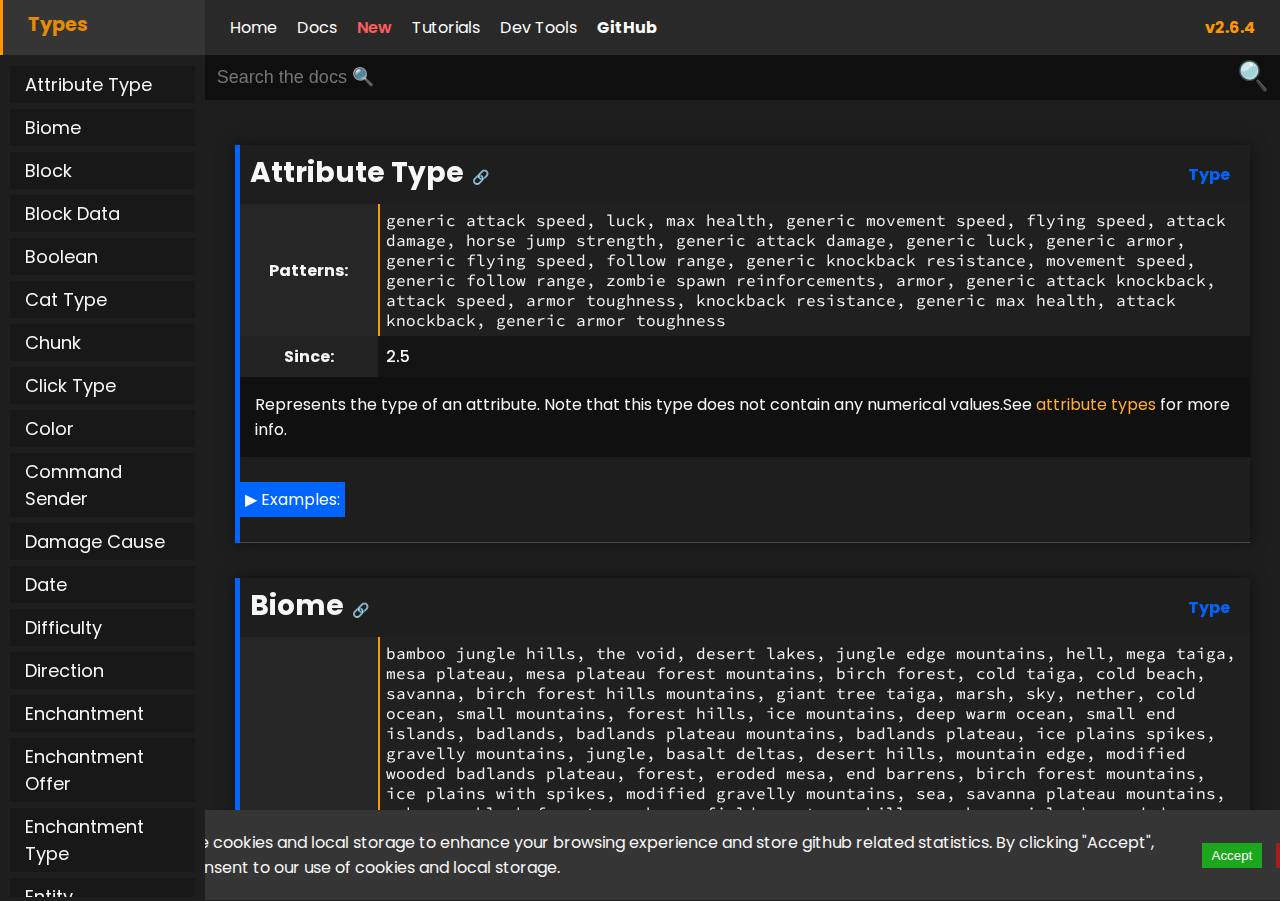
==== commit 7d0919f3: "Update to commit" ====
--- a/classes.html
+++ b/classes.html
@@ -1 +1 @@
-<!doctype html> <html lang="en"> <head> <meta http-equiv="Content-Type" content="text/html; charset=UTF-8"> <meta name="viewport" content="width=device-width, initial-scale=0.8, maximum-scale=1.0"> <meta name="description" content="Skript is a Bukkit plugin which allows server admins to customize their server easily, but without the hassle of programming a plugin or asking/paying someone to program a plugin for them. - SkriptLang/Skript"> <link rel="icon" type="image/png" href="./assets/icon.png"> <meta property="og:type" content="website"> <meta property="og:title" content="Skript Documentation"> <meta property="og:site_name" content="Skript Documentation"> <meta property="og:description" content="Skript is a Bukkit plugin which allows server admins to customize their server easily, but without the hassle of programming a plugin or asking/paying someone to program a plugin for them."> <meta property="og:image" content="https://skriptlang.github.io/Skript/assets/icon.png"> <meta property="og:url" content="https://skriptlang.github.io/Skript/"> <meta name="theme-color" content="#ff9800"> <title>Skript Documentation - 2.6.3</title> <link href="css/styles.css" rel="stylesheet"> <script src="https://ajax.googleapis.com/ajax/libs/jquery/3.6.0/jquery.min.js" defer></script> <script src="./js/functions.js"></script> <script src="./js/main.js" defer></script> <link rel="preconnect" href="https://fonts.gstatic.com"> <link href="https://fonts.googleapis.com/css2?family=Source+Code+Pro:ital,wght@0,200;0,300;0,400;0,500;0,600;0,700;0,900;1,200;1,300;1,400;1,500;1,600;1,700;1,900&display=swap" rel="stylesheet"> <link rel="preconnect" href="https://fonts.gstatic.com"> <link href="https://fonts.googleapis.com/css2?family=Poppins:ital,wght@0,100;0,200;0,300;0,400;0,500;0,600;0,700;0,800;0,900;1,100;1,200;1,300;1,400;1,500;1,600;1,700;1,800;1,900&display=swap" rel="stylesheet"> <link rel="stylesheet" href="https://use.fontawesome.com/releases/v5.15.4/css/all.css" integrity="sha384-DyZ88mC6Up2uqS4h/KRgHuoeGwBcD4Ng9SiP4dIRy0EXTlnuz47vAwmeGwVChigm" crossorigin="anonymous"> </head> <body> <!-- loaded inside body without defer to fix theme flicker --> <script src="./js/theme-switcher.js"></script> <ul id="global-navigation"> <li><a href="index.html">Home</a></li> <div class="menu-tab"> <li><a class="menu-tab-item" href="docs.html">Docs <i class="fas fa-caret-down"></i></a></li> <div class="menu-subtabs"> <a href="events.html">Events</a> <a href="conditions.html">Conditions</a> <a href="sections.html">Sections</a> <a href="effects.html">Effects</a> <a href="expressions.html">Expressions</a> <a href="classes.html">Types</a> <a href="functions.html">Functions</a> </div> </div> <li><a href="docs.html?isNew" class="new-tab">New</a></li> <div class="menu-tab"> <li><a class="menu-tab-item" href="tutorials.html">Tutorials</a></li> <div class="menu-subtabs"> <a href="text.html">Text</a> </div> </div> <div class="menu-tab"> <li><a class="menu-tab-item" href="#">Dev Tools <i class="fas fa-caret-down"></i></a></li> <div class="menu-subtabs"> <a href="javadocs/" target="_blank">Javadocs</a> </div> </div> <li><a href="https://github.com/SkriptLang/Skript/" target="_blank" style="font-weight: bold;">GitHub</a></li> <li style="margin-left: auto;"><a style="font-weight: bold; color: #ff9800" href="https://github.com/SkriptLang/Skript/releases/tag/2.6.3" target="_blank">v2.6.3</a></li> </ul> <nav id="side-nav"> <div id="nav-contents"> <a href="#long">Unknown Name</a> <a href="#double">Unknown Name</a> <a href="#float">Unknown Name</a> <a href="#short">Unknown Name</a> <a href="#byte">Unknown Name</a> <a href="#itementity">Unknown Name</a> <a href="#material">Unknown Name</a> <a href="#integer">Unknown Name</a> <a href="#inventoryholder">Unknown Name</a> </div> </nav> <h1 id="nav-title">Types</h1> <div id="content"> <div class="item-wrapper type-Type" id="long"> <div class="item-title"> <h1 style="display: inline-block">Unknown Name</h1> <a href="#long" class="link-icon">&#128279;</a> <p class="item-type">Type</p> </div> <div class="item-content"> <table> <tr class="item-details"> <td class="item-table-label">Patterns:</td> <td class="noleftpad"> <ul> <li class="skript-code-block">Missing patterns.</li> </ul> </td> </tr> <tr class="item-details"> <td class="item-table-label">Since:</td> <td>Unknown</td> </tr> </table> <div class="item-description"> Missing description. </div> <div class="item-examples"> <p class="example-details-closed">Examples:</p> <div class="skript-code-block"> Missing examples. </div> </div> </div> </div> <div class="item-wrapper type-Type" id="double"> <div class="item-title"> <h1 style="display: inline-block">Unknown Name</h1> <a href="#double" class="link-icon">&#128279;</a> <p class="item-type">Type</p> </div> <div class="item-content"> <table> <tr class="item-details"> <td class="item-table-label">Patterns:</td> <td class="noleftpad"> <ul> <li class="skript-code-block">Missing patterns.</li> </ul> </td> </tr> <tr class="item-details"> <td class="item-table-label">Since:</td> <td>Unknown</td> </tr> </table> <div class="item-description"> Missing description. </div> <div class="item-examples"> <p class="example-details-closed">Examples:</p> <div class="skript-code-block"> Missing examples. </div> </div> </div> </div> <div class="item-wrapper type-Type" id="float"> <div class="item-title"> <h1 style="display: inline-block">Unknown Name</h1> <a href="#float" class="link-icon">&#128279;</a> <p class="item-type">Type</p> </div> <div class="item-content"> <table> <tr class="item-details"> <td class="item-table-label">Patterns:</td> <td class="noleftpad"> <ul> <li class="skript-code-block">Missing patterns.</li> </ul> </td> </tr> <tr class="item-details"> <td class="item-table-label">Since:</td> <td>Unknown</td> </tr> </table> <div class="item-description"> Missing description. </div> <div class="item-examples"> <p class="example-details-closed">Examples:</p> <div class="skript-code-block"> Missing examples. </div> </div> </div> </div> <div class="item-wrapper type-Type" id="short"> <div class="item-title"> <h1 style="display: inline-block">Unknown Name</h1> <a href="#short" class="link-icon">&#128279;</a> <p class="item-type">Type</p> </div> <div class="item-content"> <table> <tr class="item-details"> <td class="item-table-label">Patterns:</td> <td class="noleftpad"> <ul> <li class="skript-code-block">Missing patterns.</li> </ul> </td> </tr> <tr class="item-details"> <td class="item-table-label">Since:</td> <td>Unknown</td> </tr> </table> <div class="item-description"> Missing description. </div> <div class="item-examples"> <p class="example-details-closed">Examples:</p> <div class="skript-code-block"> Missing examples. </div> </div> </div> </div> <div class="item-wrapper type-Type" id="byte"> <div class="item-title"> <h1 style="display: inline-block">Unknown Name</h1> <a href="#byte" class="link-icon">&#128279;</a> <p class="item-type">Type</p> </div> <div class="item-content"> <table> <tr class="item-details"> <td class="item-table-label">Patterns:</td> <td class="noleftpad"> <ul> <li class="skript-code-block">Missing patterns.</li> </ul> </td> </tr> <tr class="item-details"> <td class="item-table-label">Since:</td> <td>Unknown</td> </tr> </table> <div class="item-description"> Missing description. </div> <div class="item-examples"> <p class="example-details-closed">Examples:</p> <div class="skript-code-block"> Missing examples. </div> </div> </div> </div> <div class="item-wrapper type-Type" id="itementity"> <div class="item-title"> <h1 style="display: inline-block">Unknown Name</h1> <a href="#itementity" class="link-icon">&#128279;</a> <p class="item-type">Type</p> </div> <div class="item-content"> <table> <tr class="item-details"> <td class="item-table-label">Patterns:</td> <td class="noleftpad"> <ul> <li class="skript-code-block">Missing patterns.</li> </ul> </td> </tr> <tr class="item-details"> <td class="item-table-label">Since:</td> <td>2.0</td> </tr> </table> <div class="item-description"> Missing description. </div> <div class="item-examples"> <p class="example-details-closed">Examples:</p> <div class="skript-code-block"> Missing examples. </div> </div> </div> </div> <div class="item-wrapper type-Type" id="material"> <div class="item-title"> <h1 style="display: inline-block">Unknown Name</h1> <a href="#material" class="link-icon">&#128279;</a> <p class="item-type">Type</p> </div> <div class="item-content"> <table> <tr class="item-details"> <td class="item-table-label">Patterns:</td> <td class="noleftpad"> <ul> <li class="skript-code-block">Missing patterns.</li> </ul> </td> </tr> <tr class="item-details"> <td class="item-table-label">Since:</td> <td>aliases-rework</td> </tr> </table> <div class="item-description"> Missing description. </div> <div class="item-examples"> <p class="example-details-closed">Examples:</p> <div class="skript-code-block"> Missing examples. </div> </div> </div> </div> <div class="item-wrapper type-Type" id="integer"> <div class="item-title"> <h1 style="display: inline-block">Unknown Name</h1> <a href="#integer" class="link-icon">&#128279;</a> <p class="item-type">Type</p> </div> <div class="item-content"> <table> <tr class="item-details"> <td class="item-table-label">Patterns:</td> <td class="noleftpad"> <ul> <li class="skript-code-block">Missing patterns.</li> </ul> </td> </tr> <tr class="item-details"> <td class="item-table-label">Since:</td> <td>Unknown</td> </tr> </table> <div class="item-description"> Missing description. </div> <div class="item-examples"> <p class="example-details-closed">Examples:</p> <div class="skript-code-block"> Missing examples. </div> </div> </div> </div> <div class="item-wrapper type-Type" id="inventoryholder"> <div class="item-title"> <h1 style="display: inline-block">Unknown Name</h1> <a href="#inventoryholder" class="link-icon">&#128279;</a> <p class="item-type">Type</p> </div> <div class="item-content"> <table> <tr class="item-details"> <td class="item-table-label">Patterns:</td> <td class="noleftpad"> <ul> <li class="skript-code-block">Missing patterns.</li> </ul> </td> </tr> <tr class="item-details"> <td class="item-table-label">Since:</td> <td>Unknown</td> </tr> </table> <div class="item-description"> Missing description. </div> <div class="item-examples"> <p class="example-details-closed">Examples:</p> <div class="skript-code-block"> Missing examples. </div> </div> </div> </div> </div> </body> </html> +<!doctype html> <html lang="en"> <head> <meta http-equiv="Content-Type" content="text/html; charset=UTF-8"> <meta name="viewport" content="width=device-width, initial-scale=0.8, maximum-scale=1.0"> <meta name="description" content="Skript is a Bukkit plugin which allows server admins to customize their server easily, but without the hassle of programming a plugin or asking/paying someone to program a plugin for them. - SkriptLang/Skript"> <link rel="icon" type="image/png" href="./assets/icon.png"> <meta property="og:type" content="website"> <meta property="og:title" content="Skript Documentation"> <meta property="og:site_name" content="Skript Documentation"> <meta property="og:description" content="Skript is a Bukkit plugin which allows server admins to customize their server easily, but without the hassle of programming a plugin or asking/paying someone to program a plugin for them."> <meta property="og:image" content="https://skriptlang.github.io/Skript/assets/icon.png"> <meta property="og:url" content="https://skriptlang.github.io/Skript/"> <meta name="theme-color" content="#ff9800"> <title>Skript Documentation - 2.6.4</title> <link href="css/styles.css" rel="stylesheet"> <script src="https://ajax.googleapis.com/ajax/libs/jquery/3.6.0/jquery.min.js" defer></script> <script src="./js/functions.js"></script> <script src="./js/main.js" defer></script> <link rel="preconnect" href="https://fonts.gstatic.com"> <link href="https://fonts.googleapis.com/css2?family=Source+Code+Pro:ital,wght@0,200;0,300;0,400;0,500;0,600;0,700;0,900;1,200;1,300;1,400;1,500;1,600;1,700;1,900&display=swap" rel="stylesheet"> <link rel="preconnect" href="https://fonts.gstatic.com"> <link href="https://fonts.googleapis.com/css2?family=Poppins:ital,wght@0,100;0,200;0,300;0,400;0,500;0,600;0,700;0,800;0,900;1,100;1,200;1,300;1,400;1,500;1,600;1,700;1,800;1,900&display=swap" rel="stylesheet"> <link rel="stylesheet" href="https://use.fontawesome.com/releases/v5.15.4/css/all.css" integrity="sha384-DyZ88mC6Up2uqS4h/KRgHuoeGwBcD4Ng9SiP4dIRy0EXTlnuz47vAwmeGwVChigm" crossorigin="anonymous"> </head> <body> <!-- loaded inside body without defer to fix theme flicker --> <script src="./js/theme-switcher.js"></script> <ul id="global-navigation"> <li><a href="index.html">Home</a></li> <div class="menu-tab"> <li><a class="menu-tab-item" href="docs.html">Docs <i class="fas fa-caret-down"></i></a></li> <div class="menu-subtabs"> <a href="events.html">Events</a> <a href="conditions.html">Conditions</a> <a href="sections.html">Sections</a> <a href="effects.html">Effects</a> <a href="expressions.html">Expressions</a> <a href="classes.html">Types</a> <a href="functions.html">Functions</a> </div> </div> <li><a href="docs.html?isNew" class="new-tab">New</a></li> <div class="menu-tab"> <li><a class="menu-tab-item" href="tutorials.html">Tutorials <i class="fas fa-caret-down"></i></a></li> <div class="menu-subtabs"> <a href="text.html">Text</a> </div> </div> <div class="menu-tab"> <li><a class="menu-tab-item" href="#">Dev Tools <i class="fas fa-caret-down"></i></a></li> <div class="menu-subtabs"> <a href="javadocs/" target="_blank">Javadocs</a> </div> </div> <li><a href="https://github.com/SkriptLang/Skript/" target="_blank" style="font-weight: bold;">GitHub</a></li> <li style="margin-left: auto;"><a style="font-weight: bold; color: #ff9800" href="https://github.com/SkriptLang/Skript/releases/tag/2.6.4" target="_blank">v2.6.4</a></li> </ul> <nav id="side-nav"> <div id="nav-contents"> <a href="#attributetype">Attribute Type</a> <a href="#biome">Biome</a> <a href="#block">Block</a> <a href="#blockdata">Block Data</a> <a href="#boolean">Boolean</a> <a href="#CatType">Cat Type</a> <a href="#chunk">Chunk</a> <a href="#clicktype">Click Type</a> <a href="#color">Color</a> <a href="#commandsender">Command Sender</a> <a href="#damagecause">Damage Cause</a> <a href="#date">Date</a> <a href="#difficulty">Difficulty</a> <a href="#direction">Direction</a> <a href="#enchantment">Enchantment</a> <a href="#enchantmentoffer">Enchantment Offer</a> <a href="#enchantmenttype">Enchantment Type</a> <a href="#entity">Entity</a> <a href="#entitydata">Entity Type</a> <a href="#entitytype">Entity Type with Amount</a> <a href="#experience">Experience</a> <a href="#fireworkeffect">Firework Effect</a> <a href="#FireworkType">Firework Type</a> <a href="#gamemode">Game Mode</a> <a href="#gamerule">Gamerule</a> <a href="#gamerulevalue">Gamerule Value</a> <a href="#gene">Gene</a> <a href="#healreason">Heal Reason</a> <a href="#inventory">Inventory</a> <a href="#inventoryaction">Inventory Action</a> <a href="#slot">Inventory Slot</a> <a href="#inventorytype">Inventory Type</a> <a href="#itemstack">Item / Material</a> <a href="#itemtype">Item Type</a> <a href="#livingentity">Living Entity</a> <a href="#location">Location</a> <a href="#metadataholder">Metadata Holder</a> <a href="#money">Money</a> <a href="#moonphase">Moon Phase</a> <a href="#number">Number</a> <a href="#object">Object</a> <a href="#offlineplayer">Offline Player</a> <a href="#player">Player</a> <a href="#potioneffect">Potion Effect</a> <a href="#potioneffecttype">Potion Effect Type</a> <a href="#projectile">Projectile</a> <a href="#region">Region</a> <a href="#resourcepackstate">Resource Pack State</a> <a href="#cachedservericon">Server Icon</a> <a href="#soundcategory">Sound Category</a> <a href="#spawnreason">Spawn Reason</a> <a href="#teleportcause">Teleport Cause</a> <a href="#string">Text</a> <a href="#time">Time</a> <a href="#timeperiod">Timeperiod</a> <a href="#timespan">Timespan</a> <a href="#structuretype">Tree Type</a> <a href="#classinfo">Type</a> <a href="#vector">Vector</a> <a href="#visualeffect">Visual Effect</a> <a href="#weathertype">Weather Type</a> <a href="#world">World</a> <a href="#environment">World Environment</a> </div> </nav> <h1 id="nav-title">Types</h1> <div id="content"> <div class="item-wrapper type-Type" id="attributetype" data-keywords="${element.keywords}"> <div class="item-title"> <h1 style="display: inline-block">Attribute Type</h1> <a href="#attributetype" class="link-icon">&#128279;</a> <p class="item-type">Type</p> </div> <div class="item-content"> <table> <tr class="item-details"> <td class="item-table-label">Patterns:</td> <td class="noleftpad"> <ul> <li class="skript-code-block">generic attack speed, luck, max health, generic movement speed, flying speed, attack damage, horse jump strength, generic attack damage, generic luck, generic armor, generic flying speed, follow range, generic knockback resistance, movement speed, generic follow range, zombie spawn reinforcements, armor, generic attack knockback, attack speed, armor toughness, knockback resistance, generic max health, attack knockback, generic armor toughness</li> </ul> </td> </tr> <tr class="item-details"> <td class="item-table-label">Since:</td> <td>2.5</td> </tr> </table> <div class="item-description"> Represents the type of an attribute. Note that this type does not contain any numerical values.See <a href='https://minecraft.gamepedia.com/Attribute#Attributes'>attribute types</a> for more info. </div> <div class="item-examples"> <p class="example-details-closed">Examples:</p> <div class="skript-code-block"> Missing examples. </div> </div> </div> </div> <div class="item-wrapper type-Type" id="biome" data-keywords="${element.keywords}"> <div class="item-title"> <h1 style="display: inline-block">Biome</h1> <a href="#biome" class="link-icon">&#128279;</a> <p class="item-type">Type</p> </div> <div class="item-content"> <table> <tr class="item-details"> <td class="item-table-label">Patterns:</td> <td class="noleftpad"> <ul> <li class="skript-code-block">bamboo jungle hills, the void, desert lakes, jungle edge mountains, hell, mega taiga, mesa plateau, mesa plateau forest mountains, birch forest, cold taiga, cold beach, savanna, birch forest hills mountains, giant tree taiga, marsh, sky, nether, cold ocean, small mountains, forest hills, ice mountains, deep warm ocean, small end islands, badlands, badlands plateau mountains, badlands plateau, ice plains spikes, gravelly mountains, jungle, basalt deltas, desert hills, mountain edge, modified wooded badlands plateau, forest, eroded mesa, end barrens, birch forest mountains, ice plains with spikes, modified gravelly mountains, sea, savanna plateau mountains, unknown, black forest, mushroom fields, extreme hills, mushroom island, wooded mountains, shattered savanna, sunflower plains, tall birch hills, snowy taiga hills, flower forest, frozen river, deep cold ocean, swamp, ice plains, end highlands, mushroom island shore, river, tall birch forest, warped forest, desert, extreme hills mountains, cold taiga mountains, roofed forest, badlands plateau forest, extreme hills plus mountains, birch forest hills, snowy taiga, cold taiga hills, spiked ice plains, savanna mountains, crimson forest, mushroom shore, stone shore, mega spruce taiga hills, taiga mountains, stone beach, mushroom fields shore, wooded hills, void, giant spruce taiga, giant spruce taiga hills, lush caves, jungle hills, deep lukewarm ocean, deep frozen ocean, ice spikes, snowy taiga mountains, extreme hills plus, jungle mountains, ocean, lukewarm ocean, hills, roofed forest mountains, snowy beach, frozen ocean, mountains, redwood taiga, the end, dripstone caves, swampland, mesa plateau mountains, taiga hills, soul sand valley, mesa, plains, eroded badlands, badlands plateau forest mountains, mountains with trees, mega taiga hills, giant tree taiga hills, wooded badlands plateau, nether wastes, taiga, warm ocean, shattered savanna plateau, custom, deep ocean, end midlands, dark forest, redwood taiga hills, jungle edge, snowy tundra, snowy mountains, beach, dark forest hills, bamboo jungle, savanna plateau, mega spruce taiga, modified badlands plateau, mesa plateau forest, swamp hills</li> </ul> </td> </tr> <tr class="item-details"> <td class="item-table-label">Since:</td> <td>1.4.4</td> </tr> </table> <div class="item-description"> All possible biomes Minecraft uses to generate a world. </div> <div class="item-examples"> <p class="example-details-closed">Examples:</p> <div class="skript-code-block"> biome at the player is desert </div> </div> </div> </div> <div class="item-wrapper type-Type" id="block" data-keywords="${element.keywords}"> <div class="item-title"> <h1 style="display: inline-block">Block</h1> <a href="#block" class="link-icon">&#128279;</a> <p class="item-type">Type</p> </div> <div class="item-content"> <table> <tr class="item-details"> <td class="item-table-label">Patterns:</td> <td class="noleftpad"> <ul> <li class="skript-code-block">Missing patterns.</li> </ul> </td> </tr> <tr class="item-details"> <td class="item-table-label">Since:</td> <td>1.0</td> </tr> </table> <div class="item-description"> A block in a <a href='#world'>world</a>. It has a <a href='#location'>location</a> and a <a href='#itemstack'>type</a>, and can also have a <a href='#direction'>direction</a> (mostly a <a href='expressions.html#ExprFacing'>facing</a>), an <a href='#inventory'>inventory</a>, or other special properties. </div> <div class="item-examples"> <p class="example-details-closed">Examples:</p> <div class="skript-code-block"> Missing examples. </div> </div> </div> </div> <div class="item-wrapper type-Type" id="blockdata" data-keywords="${element.keywords}"> <div class="item-title"> <h1 style="display: inline-block">Block Data</h1> <a href="#blockdata" class="link-icon">&#128279;</a> <p class="item-type">Type</p> </div> <div class="item-content"> <table> <tr class="item-details"> <td class="item-table-label">Patterns:</td> <td class="noleftpad"> <ul> <li class="skript-code-block">Missing patterns.</li> </ul> </td> </tr> <tr class="item-details"> <td class="item-table-label">Since:</td> <td>2.5</td> </tr> <tr class="item-details"> <td class="item-table-label">Requirements:</td> <td>Minecraft 1.13+</td> </tr> </table> <div class="item-description"> Block data is the detailed information about a block, referred to in Minecraft as BlockStates, allowing for the manipulation of different aspects of the block, including shape, waterlogging, direction the block is facing, and so much more. Information regarding each block's optional data can be found on Minecraft's Wiki. Find the block you're looking for and scroll down to 'Block States'. Different states must be separated by a semicolon (see examples). The 'minecraft:' namespace is optional, as well as are underscores. </div> <div class="item-examples"> <p class="example-details-closed">Examples:</p> <div class="skript-code-block"> set block at player to campfire[lit=false] <br>set target block of player to oak stairs[facing=north;waterlogged=true] <br>set block at player to grass_block[snowy=true] <br>set loop-block to minecraft:chest[facing=north] <br>set block above player to oak_log[axis=y] <br>set target block of player to minecraft:oak_leaves[distance=2;persistent=false] </div> </div> </div> </div> <div class="item-wrapper type-Type" id="boolean" data-keywords="${element.keywords}"> <div class="item-title"> <h1 style="display: inline-block">Boolean</h1> <a href="#boolean" class="link-icon">&#128279;</a> <p class="item-type">Type</p> </div> <div class="item-content"> <table> <tr class="item-details"> <td class="item-table-label">Patterns:</td> <td class="noleftpad"> <ul> <li class="skript-code-block">true/yes/on or false/no/off</li> </ul> </td> </tr> <tr class="item-details"> <td class="item-table-label">Since:</td> <td>1.0</td> </tr> </table> <div class="item-description"> A boolean is a value that is either true or false. Other accepted names are 'on' and 'yes' for true, and 'off' and 'no' for false. </div> <div class="item-examples"> <p class="example-details-closed">Examples:</p> <div class="skript-code-block"> set {config.%player%.use mod} to false </div> </div> </div> </div> <div class="item-wrapper type-Type" id="CatType" data-keywords="${element.keywords}"> <div class="item-title"> <h1 style="display: inline-block">Cat Type</h1> <a href="#CatType" class="link-icon">&#128279;</a> <p class="item-type">Type</p> </div> <div class="item-content"> <table> <tr class="item-details"> <td class="item-table-label">Patterns:</td> <td class="noleftpad"> <ul> <li class="skript-code-block">red, all black, british shorthair, ragdoll, white, jellie, siamese, black, tabby, calico, persian</li> </ul> </td> </tr> <tr class="item-details"> <td class="item-table-label">Since:</td> <td>2.4</td> </tr> <tr class="item-details"> <td class="item-table-label">Requirements:</td> <td>Minecraft 1.14 or newer</td> </tr> </table> <div class="item-description"> Represents the race/type of a cat entity. </div> <div class="item-examples"> <p class="example-details-closed">Examples:</p> <div class="skript-code-block"> Missing examples. </div> </div> </div> </div> <div class="item-wrapper type-Type" id="chunk" data-keywords="${element.keywords}"> <div class="item-title"> <h1 style="display: inline-block">Chunk</h1> <a href="#chunk" class="link-icon">&#128279;</a> <p class="item-type">Type</p> </div> <div class="item-content"> <table> <tr class="item-details"> <td class="item-table-label">Patterns:</td> <td class="noleftpad"> <ul> <li class="skript-code-block">Missing patterns.</li> </ul> </td> </tr> <tr class="item-details"> <td class="item-table-label">Since:</td> <td>2.0</td> </tr> </table> <div class="item-description"> A chunk is a cuboid of 16×16×128 (x×z×y) blocks. Chunks are spread on a fixed rectangular grid in their world. </div> <div class="item-examples"> <p class="example-details-closed">Examples:</p> <div class="skript-code-block"> Missing examples. </div> </div> </div> </div> <div class="item-wrapper type-Type" id="clicktype" data-keywords="${element.keywords}"> <div class="item-title"> <h1 style="display: inline-block">Click Type</h1> <a href="#clicktype" class="link-icon">&#128279;</a> <p class="item-type">Type</p> </div> <div class="item-content"> <table> <tr class="item-details"> <td class="item-table-label">Patterns:</td> <td class="noleftpad"> <ul> <li class="skript-code-block">lmb, number key, mmb, rmb, drop item, drop key, window border using left mouse button, unknown, window border using right mouse, shift+rmb, unsupported, shift+lmb, ctrl+q, swap shield, left mouse button, left mouse with shift, left mouse, 0-9, double click, double click using mouse, border using rmb, right mouse button, right mouse button with shift, border using lmb, middle mouse, drop key with control, window border using right mouse button, swap offhand, custom, q, right mouse with shift, middle mouse button, drop stack, left mouse button with shift, right mouse, creative action</li> </ul> </td> </tr> <tr class="item-details"> <td class="item-table-label">Since:</td> <td>2.2-dev16b, 2.2-dev35 (renamed to click type)</td> </tr> </table> <div class="item-description"> Click type, mostly for inventory events. Tells exactly which keys/buttons player pressed, assuming that default keybindings are used in client side. </div> <div class="item-examples"> <p class="example-details-closed">Examples:</p> <div class="skript-code-block"> Missing examples. </div> </div> </div> </div> <div class="item-wrapper type-Type" id="color" data-keywords="${element.keywords}"> <div class="item-title"> <h1 style="display: inline-block">Color</h1> <a href="#color" class="link-icon">&#128279;</a> <p class="item-type">Type</p> </div> <div class="item-content"> <table> <tr class="item-details"> <td class="item-table-label">Patterns:</td> <td class="noleftpad"> <ul> <li class="skript-code-block">black, dark grey/dark gray, grey/light grey/gray/light gray/silver, white, blue/dark blue, cyan/aqua/dark cyan/dark aqua, light blue/light cyan/light aqua, green/dark green, light green/lime/lime green, yellow/light yellow, orange/gold/dark yellow, red/dark red, pink/light red, purple/dark purple, magenta/light purple, brown/indigo</li> </ul> </td> </tr> <tr class="item-details"> <td class="item-table-label">Since:</td> <td>Unknown</td> </tr> </table> <div class="item-description"> Wool, dye and chat colors. </div> <div class="item-examples"> <p class="example-details-closed">Examples:</p> <div class="skript-code-block"> color of the sheep is red or black <br>set the color of the block to green <br>message "You're holding a <%color of tool%>%color of tool%<reset> wool block" </div> </div> </div> </div> <div class="item-wrapper type-Type" id="commandsender" data-keywords="${element.keywords}"> <div class="item-title"> <h1 style="display: inline-block">Command Sender</h1> <a href="#commandsender" class="link-icon">&#128279;</a> <p class="item-type">Type</p> </div> <div class="item-content"> <table> <tr class="item-details"> <td class="item-table-label">Patterns:</td> <td class="noleftpad"> <ul> <li class="skript-code-block">use <a href='expressions.html#LitConsole'>the console</a> for the console</li> <li class="skript-code-block">see <a href='#player'>player</a> for players.</li> </ul> </td> </tr> <tr class="item-details"> <td class="item-table-label">Since:</td> <td>1.0</td> </tr> </table> <div class="item-description"> A player or the console. </div> <div class="item-examples"> <p class="example-details-closed">Examples:</p> <div class="skript-code-block"> command /push [&lt;player&gt;]: <br>&nbsp;&nbsp;&nbsp;&nbsp;trigger: <br>&nbsp;&nbsp;&nbsp;&nbsp;&nbsp;&nbsp;&nbsp;&nbsp;if arg-1 is not set: <br>&nbsp;&nbsp;&nbsp;&nbsp;&nbsp;&nbsp;&nbsp;&nbsp;&nbsp;&nbsp;&nbsp;&nbsp;if command sender is console: <br>&nbsp;&nbsp;&nbsp;&nbsp;&nbsp;&nbsp;&nbsp;&nbsp;&nbsp;&nbsp;&nbsp;&nbsp;&nbsp;&nbsp;&nbsp;&nbsp;send "You can't push yourself as a console :\" to sender <br>&nbsp;&nbsp;&nbsp;&nbsp;&nbsp;&nbsp;&nbsp;&nbsp;&nbsp;&nbsp;&nbsp;&nbsp;&nbsp;&nbsp;&nbsp;&nbsp;stop <br>&nbsp;&nbsp;&nbsp;&nbsp;&nbsp;&nbsp;&nbsp;&nbsp;&nbsp;&nbsp;&nbsp;&nbsp;push sender upwards with force 2 <br>&nbsp;&nbsp;&nbsp;&nbsp;&nbsp;&nbsp;&nbsp;&nbsp;&nbsp;&nbsp;&nbsp;&nbsp;send "Yay!" <br>&nbsp;&nbsp;&nbsp;&nbsp;&nbsp;&nbsp;&nbsp;&nbsp;else: <br>&nbsp;&nbsp;&nbsp;&nbsp;&nbsp;&nbsp;&nbsp;&nbsp;&nbsp;&nbsp;&nbsp;&nbsp;push arg-1 upwards with force 2 <br>&nbsp;&nbsp;&nbsp;&nbsp;&nbsp;&nbsp;&nbsp;&nbsp;&nbsp;&nbsp;&nbsp;&nbsp;send "Yay!" to sender and arg-1 </div> </div> </div> </div> <div class="item-wrapper type-Type" id="damagecause" data-keywords="${element.keywords}"> <div class="item-title"> <h1 style="display: inline-block">Damage Cause</h1> <a href="#damagecause" class="link-icon">&#128279;</a> <p class="item-type">Type</p> </div> <div class="item-content"> <table> <tr class="item-details"> <td class="item-table-label">Patterns:</td> <td class="noleftpad"> <ul> <li class="skript-code-block">sweep attack, thorns, the void, magma, a lightning, drowning, dragonfire, an attack, drown, an entity attack, melt, freeze, falling block, contact, fire, an entity explosion, lightning, a fall, entity explosion, void, a lightning strike, suffocation, suicide, wither effect, a plugin, lightning strike, entity attack, a potion, a wither, sweeping, melting, a falling block, unknown, starvation, lava, fall, hot floor, attack, a block explosion, dryout, burn, hitting wall while flying, potion, flying into a wall, cramming, poison, suffocate, custom, a fire, burning, a projectile, plugin, wither potion effect, block explosion, projectile, wither, dragon's breath</li> </ul> </td> </tr> <tr class="item-details"> <td class="item-table-label">Since:</td> <td>2.0</td> </tr> </table> <div class="item-description"> The cause/type of a <a href='events.html#damage'>damage event</a>, e.g. lava, fall, fire, drowning, explosion, poison, etc. Please note that support for this type is very rudimentary, e.g. lava, fire and burning, as well as projectile and attack are considered different types. </div> <div class="item-examples"> <p class="example-details-closed">Examples:</p> <div class="skript-code-block"> Missing examples. </div> </div> </div> </div> <div class="item-wrapper type-Type" id="date" data-keywords="${element.keywords}"> <div class="item-title"> <h1 style="display: inline-block">Date</h1> <a href="#date" class="link-icon">&#128279;</a> <p class="item-type">Type</p> </div> <div class="item-content"> <table> <tr class="item-details"> <td class="item-table-label">Patterns:</td> <td class="noleftpad"> <ul> <li class="skript-code-block">Missing patterns.</li> </ul> </td> </tr> <tr class="item-details"> <td class="item-table-label">Since:</td> <td>1.4</td> </tr> </table> <div class="item-description"> A date is a certain point in the real world's time which can be obtained with <a href='./expressions.html#ExprNow'>now expression</a>, <a href='./expressions.html#ExprUnixDate'>unix date expression</a> and <a href='./functions.html#date'>date function</a>. See <a href='#time'>time</a> and <a href='#timespan'>timespan</a> for the other time types of Skript. </div> <div class="item-examples"> <p class="example-details-closed">Examples:</p> <div class="skript-code-block"> set {_yesterday} to now <br>subtract a day from {_yesterday} <br># now {_yesterday} represents the date 24 hours before now </div> </div> </div> </div> <div class="item-wrapper type-Type" id="difficulty" data-keywords="${element.keywords}"> <div class="item-title"> <h1 style="display: inline-block">Difficulty</h1> <a href="#difficulty" class="link-icon">&#128279;</a> <p class="item-type">Type</p> </div> <div class="item-content"> <table> <tr class="item-details"> <td class="item-table-label">Patterns:</td> <td class="noleftpad"> <ul> <li class="skript-code-block">normal, medium, hard, easy, peaceful</li> </ul> </td> </tr> <tr class="item-details"> <td class="item-table-label">Since:</td> <td>2.3</td> </tr> </table> <div class="item-description"> The difficulty of a <a href='#world'>world</a>. </div> <div class="item-examples"> <p class="example-details-closed">Examples:</p> <div class="skript-code-block"> Missing examples. </div> </div> </div> </div> <div class="item-wrapper type-Type" id="direction" data-keywords="${element.keywords}"> <div class="item-title"> <h1 style="display: inline-block">Direction</h1> <a href="#direction" class="link-icon">&#128279;</a> <p class="item-type">Type</p> </div> <div class="item-content"> <table> <tr class="item-details"> <td class="item-table-label">Patterns:</td> <td class="noleftpad"> <ul> <li class="skript-code-block">see <a href='./expressions.html#ExprDirection'>direction (expression)</a></li> </ul> </td> </tr> <tr class="item-details"> <td class="item-table-label">Since:</td> <td>2.0</td> </tr> </table> <div class="item-description"> A direction, e.g. north, east, behind, 5 south east, 1.3 meters to the right, etc. <a href='#location'>Locations</a> and some <a href='#block'>blocks</a> also have a direction, but without a length. Please note that directions have changed extensively in the betas and might not work perfectly. They can also not be used as command arguments. </div> <div class="item-examples"> <p class="example-details-closed">Examples:</p> <div class="skript-code-block"> set the block below the victim to a chest <br>loop blocks from the block infront of the player to the block 10 below the player: <br>&nbsp;&nbsp;&nbsp;&nbsp;set the block behind the loop-block to water </div> </div> </div> </div> <div class="item-wrapper type-Type" id="enchantment" data-keywords="${element.keywords}"> <div class="item-title"> <h1 style="display: inline-block">Enchantment</h1> <a href="#enchantment" class="link-icon">&#128279;</a> <p class="item-type">Type</p> </div> <div class="item-content"> <table> <tr class="item-details"> <td class="item-table-label">Patterns:</td> <td class="noleftpad"> <ul> <li class="skript-code-block">Frost Walker, Feather Falling, Unbreaking, Knockback, Projectile Protection, Respiration, Punch, Protection, Blast Protection, Lure, Impaling, Smite, Silk Touch, Infinity, Luck of The Sea, Thorns, Multishot, Curse of Vanishing, Fire Aspect, Flame, Depth Strider, Piercing, Fire Protection, Sharpness, Power, Sweeping Edge, Aqua Affinity, Curse of Binding, Bane of Arthropods, Soul Speed, Looting, Efficiency, Mending, Riptide, Quick Charge, Fortune, Loyalty, Channeling</li> </ul> </td> </tr> <tr class="item-details"> <td class="item-table-label">Since:</td> <td>1.4.6</td> </tr> </table> <div class="item-description"> An enchantment, e.g. 'sharpness' or 'fortune'. Unlike <a href='#enchantmenttype'>enchantment type</a> this type has no level, but you usually don't need to use this type anyway. </div> <div class="item-examples"> <p class="example-details-closed">Examples:</p> <div class="skript-code-block"> Missing examples. </div> </div> </div> </div> <div class="item-wrapper type-Type" id="enchantmentoffer" data-keywords="${element.keywords}"> <div class="item-title"> <h1 style="display: inline-block">Enchantment Offer</h1> <a href="#enchantmentoffer" class="link-icon">&#128279;</a> <p class="item-type">Type</p> </div> <div class="item-content"> <table> <tr class="item-details"> <td class="item-table-label">Patterns:</td> <td class="noleftpad"> <ul> <li class="skript-code-block">Missing patterns.</li> </ul> </td> </tr> <tr class="item-details"> <td class="item-table-label">Since:</td> <td>2.5</td> </tr> </table> <div class="item-description"> The enchantmentoffer in an enchant prepare event. </div> <div class="item-examples"> <p class="example-details-closed">Examples:</p> <div class="skript-code-block"> on enchant prepare: <br>&nbsp;&nbsp;&nbsp;&nbsp;set enchant offer 1 to sharpness 1 <br>&nbsp;&nbsp;&nbsp;&nbsp;set the cost of enchant offer 1 to 10 levels </div> </div> </div> </div> <div class="item-wrapper type-Type" id="enchantmenttype" data-keywords="${element.keywords}"> <div class="item-title"> <h1 style="display: inline-block">Enchantment Type</h1> <a href="#enchantmenttype" class="link-icon">&#128279;</a> <p class="item-type">Type</p> </div> <div class="item-content"> <table> <tr class="item-details"> <td class="item-table-label">Patterns:</td> <td class="noleftpad"> <ul> <li class="skript-code-block">&lt;enchantment&gt; [&lt;level&gt;]</li> </ul> </td> </tr> <tr class="item-details"> <td class="item-table-label">Since:</td> <td>1.4.6</td> </tr> </table> <div class="item-description"> An enchantment with an optional level, e.g. 'sharpness 2' or 'fortune'. </div> <div class="item-examples"> <p class="example-details-closed">Examples:</p> <div class="skript-code-block"> enchant the player's tool with sharpness 5 <br>helmet is enchanted with waterbreathing </div> </div> </div> </div> <div class="item-wrapper type-Type" id="entity" data-keywords="${element.keywords}"> <div class="item-title"> <h1 style="display: inline-block">Entity</h1> <a href="#entity" class="link-icon">&#128279;</a> <p class="item-type">Type</p> </div> <div class="item-content"> <table> <tr class="item-details"> <td class="item-table-label">Patterns:</td> <td class="noleftpad"> <ul> <li class="skript-code-block">player, op, wolf, tamed ocelot, powered creeper, zombie, unsaddled pig, fireball, arrow, dropped item, item frame, etc.</li> </ul> </td> </tr> <tr class="item-details"> <td class="item-table-label">Since:</td> <td>1.0</td> </tr> </table> <div class="item-description"> An entity is something in a <a href='#world'>world</a> that's not a <a href='#block'>block</a>, e.g. a <a href='#player'>player</a>, a skeleton, or a zombie, but also <a href='#projectile'>projectiles</a> like arrows, fireballs or thrown potions, or special entities like dropped items, falling blocks or paintings. </div> <div class="item-examples"> <p class="example-details-closed">Examples:</p> <div class="skript-code-block"> entity is a zombie or creeper <br>player is an op <br>projectile is an arrow <br>shoot a fireball from the player </div> </div> </div> </div> <div class="item-wrapper type-Type" id="entitydata" data-keywords="${element.keywords}"> <div class="item-title"> <h1 style="display: inline-block">Entity Type</h1> <a href="#entitydata" class="link-icon">&#128279;</a> <p class="item-type">Type</p> </div> <div class="item-content"> <table> <tr class="item-details"> <td class="item-table-label">Patterns:</td> <td class="noleftpad"> <ul> <li class="skript-code-block"><i>Detailed usage will be added eventually</i></li> </ul> </td> </tr> <tr class="item-details"> <td class="item-table-label">Since:</td> <td>1.3</td> </tr> </table> <div class="item-description"> The type of an <a href='#entity'>entity</a>, e.g. player, wolf, powered creeper, etc. </div> <div class="item-examples"> <p class="example-details-closed">Examples:</p> <div class="skript-code-block"> victim is a cow <br>spawn a creeper </div> </div> </div> </div> <div class="item-wrapper type-Type" id="entitytype" data-keywords="${element.keywords}"> <div class="item-title"> <h1 style="display: inline-block">Entity Type with Amount</h1> <a href="#entitytype" class="link-icon">&#128279;</a> <p class="item-type">Type</p> </div> <div class="item-content"> <table> <tr class="item-details"> <td class="item-table-label">Patterns:</td> <td class="noleftpad"> <ul> <li class="skript-code-block">&lt;<a href='#number'>number</a>&gt; &lt;entity type&gt;</li> </ul> </td> </tr> <tr class="item-details"> <td class="item-table-label">Since:</td> <td>1.3</td> </tr> </table> <div class="item-description"> An <a href='#entitydata'>entity type</a> with an amount, e.g. '2 zombies'. I might remove this type in the future and make a more general 'type' type, i.e. a type that has a number and a type. </div> <div class="item-examples"> <p class="example-details-closed">Examples:</p> <div class="skript-code-block"> spawn 5 creepers behind the player </div> </div> </div> </div> <div class="item-wrapper type-Type" id="experience" data-keywords="${element.keywords}"> <div class="item-title"> <h1 style="display: inline-block">Experience</h1> <a href="#experience" class="link-icon">&#128279;</a> <p class="item-type">Type</p> </div> <div class="item-content"> <table> <tr class="item-details"> <td class="item-table-label">Patterns:</td> <td class="noleftpad"> <ul> <li class="skript-code-block">[&lt;number&gt;] ([e]xp|experience [point[s]])</li> </ul> </td> </tr> <tr class="item-details"> <td class="item-table-label">Since:</td> <td>2.0</td> </tr> </table> <div class="item-description"> Experience points. Please note that Bukkit only allows to give XP, but not remove XP from players. You can however change a player's <a href='./expressions.html#ExprLevel'>level</a> and <a href='./expressions/#ExprLevelProgress'>level progress</a> freely. </div> <div class="item-examples"> <p class="example-details-closed">Examples:</p> <div class="skript-code-block"> give 10 xp to the player </div> </div> </div> </div> <div class="item-wrapper type-Type" id="fireworkeffect" data-keywords="${element.keywords}"> <div class="item-title"> <h1 style="display: inline-block">Firework Effect</h1> <a href="#fireworkeffect" class="link-icon">&#128279;</a> <p class="item-type">Type</p> </div> <div class="item-content"> <table> <tr class="item-details"> <td class="item-table-label">Patterns:</td> <td class="noleftpad"> <ul> <li class="skript-code-block">Missing patterns.</li> </ul> </td> </tr> <tr class="item-details"> <td class="item-table-label">Since:</td> <td>2.4</td> </tr> </table> <div class="item-description"> A configuration of effects that defines the firework when exploded which can be used in the <a href='effects.html#EffFireworkLaunch'>launch firework</a> effect. See the <a href='expressions.html#ExprFireworkEffect'>firework effect</a> expression for detailed patterns. </div> <div class="item-examples"> <p class="example-details-closed">Examples:</p> <div class="skript-code-block"> launch flickering trailing burst firework colored blue and green at player <br>launch trailing flickering star colored purple, yellow, blue, green and red fading to pink at target entity <br>launch ball large colored red, purple and white fading to light green and black at player's location with duration 1 </div> </div> </div> </div> <div class="item-wrapper type-Type" id="FireworkType" data-keywords="${element.keywords}"> <div class="item-title"> <h1 style="display: inline-block">Firework Type</h1> <a href="#FireworkType" class="link-icon">&#128279;</a> <p class="item-type">Type</p> </div> <div class="item-content"> <table> <tr class="item-details"> <td class="item-table-label">Patterns:</td> <td class="noleftpad"> <ul> <li class="skript-code-block">small, ball, star shaped, large, star, creeper face, small ball, large ball, burst, ball large, creeper</li> </ul> </td> </tr> <tr class="item-details"> <td class="item-table-label">Since:</td> <td>2.4</td> </tr> </table> <div class="item-description"> The type of a <a href='#fireworkeffect'>fireworkeffect</a>. </div> <div class="item-examples"> <p class="example-details-closed">Examples:</p> <div class="skript-code-block"> Missing examples. </div> </div> </div> </div> <div class="item-wrapper type-Type" id="gamemode" data-keywords="${element.keywords}"> <div class="item-title"> <h1 style="display: inline-block">Game Mode</h1> <a href="#gamemode" class="link-icon">&#128279;</a> <p class="item-type">Type</p> </div> <div class="item-content"> <table> <tr class="item-details"> <td class="item-table-label">Patterns:</td> <td class="noleftpad"> <ul> <li class="skript-code-block">adventure, survival, spectator, creative</li> </ul> </td> </tr> <tr class="item-details"> <td class="item-table-label">Since:</td> <td>1.0</td> </tr> </table> <div class="item-description"> The game modes survival, creative, adventure and spectator. </div> <div class="item-examples"> <p class="example-details-closed">Examples:</p> <div class="skript-code-block"> player's gamemode is survival <br>set the player argument's game mode to creative </div> </div> </div> </div> <div class="item-wrapper type-Type" id="gamerule" data-keywords="${element.keywords}"> <div class="item-title"> <h1 style="display: inline-block">Gamerule</h1> <a href="#gamerule" class="link-icon">&#128279;</a> <p class="item-type">Type</p> </div> <div class="item-content"> <table> <tr class="item-details"> <td class="item-table-label">Patterns:</td> <td class="noleftpad"> <ul> <li class="skript-code-block">doFireTick, maxCommandChainLength, fireDamage, reducedDebugInfo, disableElytraMovementCheck, announceAdvancements, drowningDamage, commandBlockOutput, forgiveDeadPlayers, doMobSpawning, maxEntityCramming, disableRaids, doWeatherCycle, doDaylightCycle, showDeathMessages, doTileDrops, universalAnger, playersSleepingPercentage, doInsomnia, doImmediateRespawn, naturalRegeneration, doMobLoot, fallDamage, keepInventory, doEntityDrops, doLimitedCrafting, mobGriefing, randomTickSpeed, spawnRadius, freezeDamage, doTraderSpawning, logAdminCommands, spectatorsGenerateChunks, sendCommandFeedback, doPatrolSpawning</li> </ul> </td> </tr> <tr class="item-details"> <td class="item-table-label">Since:</td> <td>2.5</td> </tr> <tr class="item-details"> <td class="item-table-label">Requirements:</td> <td>Minecraft 1.13 or newer</td> </tr> </table> <div class="item-description"> A gamerule </div> <div class="item-examples"> <p class="example-details-closed">Examples:</p> <div class="skript-code-block"> Missing examples. </div> </div> </div> </div> <div class="item-wrapper type-Type" id="gamerulevalue" data-keywords="${element.keywords}"> <div class="item-title"> <h1 style="display: inline-block">Gamerule Value</h1> <a href="#gamerulevalue" class="link-icon">&#128279;</a> <p class="item-type">Type</p> </div> <div class="item-content"> <table> <tr class="item-details"> <td class="item-table-label">Patterns:</td> <td class="noleftpad"> <ul> <li class="skript-code-block">Missing patterns.</li> </ul> </td> </tr> <tr class="item-details"> <td class="item-table-label">Since:</td> <td>2.5</td> </tr> </table> <div class="item-description"> A wrapper for the value of a gamerule for a world. </div> <div class="item-examples"> <p class="example-details-closed">Examples:</p> <div class="skript-code-block"> Missing examples. </div> </div> </div> </div> <div class="item-wrapper type-Type" id="gene" data-keywords="${element.keywords}"> <div class="item-title"> <h1 style="display: inline-block">Gene</h1> <a href="#gene" class="link-icon">&#128279;</a> <p class="item-type">Type</p> </div> <div class="item-content"> <table> <tr class="item-details"> <td class="item-table-label">Patterns:</td> <td class="noleftpad"> <ul> <li class="skript-code-block">normal, lazy, happy, worried, worrisome, aggressive, brown, brownish, savage, playful, wild, weak</li> </ul> </td> </tr> <tr class="item-details"> <td class="item-table-label">Since:</td> <td>2.4</td> </tr> <tr class="item-details"> <td class="item-table-label">Requirements:</td> <td>Minecraft 1.14 or newer</td> </tr> </table> <div class="item-description"> Represents a Panda's main or hidden gene. See <a href='https://minecraft.gamepedia.com/Panda#Genetics'>genetics</a> for more info. </div> <div class="item-examples"> <p class="example-details-closed">Examples:</p> <div class="skript-code-block"> Missing examples. </div> </div> </div> </div> <div class="item-wrapper type-Type" id="healreason" data-keywords="${element.keywords}"> <div class="item-title"> <h1 style="display: inline-block">Heal Reason</h1> <a href="#healreason" class="link-icon">&#128279;</a> <p class="item-type">Type</p> </div> <div class="item-content"> <table> <tr class="item-details"> <td class="item-table-label">Patterns:</td> <td class="noleftpad"> <ul> <li class="skript-code-block">an ender crystal, magic, a magic regeneration, magic regeneration, fed, sated, a magic regen, regen potion, a wither spawn, peaceful, unknown, a regeneration potion, consuming, a wither effect, peaceful regeneration, wither summoning, healing potion, wither potion, an end crystal, satiated, regeneration potion, potion, satisfied, ingesting, withered, custom, a wither spawning, end crystal, eating, wither spawning, a wither summoning, wither effect, a plugin, a regen potion, plugin, withering, a potion, wither spawn, a healing potion, ender crystal, magic regen, wither, peaceful regen</li> </ul> </td> </tr> <tr class="item-details"> <td class="item-table-label">Since:</td> <td>2.5</td> </tr> </table> <div class="item-description"> The heal reason in a heal event. </div> <div class="item-examples"> <p class="example-details-closed">Examples:</p> <div class="skript-code-block"> Missing examples. </div> </div> </div> </div> <div class="item-wrapper type-Type" id="inventory" data-keywords="${element.keywords}"> <div class="item-title"> <h1 style="display: inline-block">Inventory</h1> <a href="#inventory" class="link-icon">&#128279;</a> <p class="item-type">Type</p> </div> <div class="item-content"> <table> <tr class="item-details"> <td class="item-table-label">Patterns:</td> <td class="noleftpad"> <ul> <li class="skript-code-block">Missing patterns.</li> </ul> </td> </tr> <tr class="item-details"> <td class="item-table-label">Since:</td> <td>1.0</td> </tr> </table> <div class="item-description"> An inventory of a <a href='#player'>player</a> or <a href='#block'>block</a>. Inventories have many effects and conditions regarding the items contained. An inventory has a fixed amount of <a href='#slot'>slots</a> which represent a specific place in the inventory, e.g. the <a href='expressions.html#ExprArmorSlot'>helmet slot</a> for players (Please note that slot support is still very limited but will be improved eventually). </div> <div class="item-examples"> <p class="example-details-closed">Examples:</p> <div class="skript-code-block"> Missing examples. </div> </div> </div> </div> <div class="item-wrapper type-Type" id="inventoryaction" data-keywords="${element.keywords}"> <div class="item-title"> <h1 style="display: inline-block">Inventory Action</h1> <a href="#inventoryaction" class="link-icon">&#128279;</a> <p class="item-type">Type</p> </div> <div class="item-content"> <table> <tr class="item-details"> <td class="item-table-label">Patterns:</td> <td class="noleftpad"> <ul> <li class="skript-code-block">drop stack from slot, swap items with hotbar, swap cursor stack, pickup single item, pickup some, drop all from cursor, move to other inventory, drop cursor stack, pickup all, swap with hotbar, nothing, drop all from slot, swap cursor, drop cursor, pickup all items, drop slot item, place all, drop cursor item, drop slot stack, drop single item from slot, swap with cursor, place some, pickup one item, drop single item from cursor, collect items to cursor, unknown, clone stack, drop stack from cursor, drop one item from slot, drop one item from cursor, unsupported, do nothing, drop one from cursor, pickup half, drop items from slot, swap stack with cursor, place all items, collect to cursor, pickup some items, drop slot, drop items from cursor, hotbar move and readd, shift move, custom, pickup single, place one item, hotbar swap items, drop one from slot, place some items, place one, pickup half stack, instant move, hotbar swap</li> </ul> </td> </tr> <tr class="item-details"> <td class="item-table-label">Since:</td> <td>2.2-dev16</td> </tr> </table> <div class="item-description"> What player just did in inventory event. Note that when in creative game mode, most actions do not work correctly. </div> <div class="item-examples"> <p class="example-details-closed">Examples:</p> <div class="skript-code-block"> Missing examples. </div> </div> </div> </div> <div class="item-wrapper type-Type" id="slot" data-keywords="${element.keywords}"> <div class="item-title"> <h1 style="display: inline-block">Inventory Slot</h1> <a href="#slot" class="link-icon">&#128279;</a> <p class="item-type">Type</p> </div> <div class="item-content"> <table> <tr class="item-details"> <td class="item-table-label">Patterns:</td> <td class="noleftpad"> <ul> <li class="skript-code-block">Missing patterns.</li> </ul> </td> </tr> <tr class="item-details"> <td class="item-table-label">Since:</td> <td>Unknown</td> </tr> </table> <div class="item-description"> Represents a single slot of an <a href='#inventory'>inventory</a>. Notable slots are the <a href='./expressions.html#ExprArmorSlot'>armour slots</a> and <a href='./expressions/#ExprFurnaceSlot'>furnace slots</a>. The most important property that distinguishes a slot from an <a href='#itemstack'>item</a> is its ability to be changed, e.g. it can be set, deleted, enchanted, etc. (Some item expressions can be changed as well, e.g. items stored in variables. For that matter: slots are never saved to variables, only the items they represent at the time when the variable is set). Please note that <a href='./expressions.html#ExprTool'>tool</a> can be regarded a slot, but it can actually change it's position, i.e. doesn't represent always the same slot. </div> <div class="item-examples"> <p class="example-details-closed">Examples:</p> <div class="skript-code-block"> set tool of player to dirt <br>delete helmet of the victim <br>set the color of the player's tool to green <br>enchant the player's chestplate with projectile protection 5 </div> </div> </div> </div> <div class="item-wrapper type-Type" id="inventorytype" data-keywords="${element.keywords}"> <div class="item-title"> <h1 style="display: inline-block">Inventory Type</h1> <a href="#inventorytype" class="link-icon">&#128279;</a> <p class="item-type">Type</p> </div> <div class="item-content"> <table> <tr class="item-details"> <td class="item-table-label">Patterns:</td> <td class="noleftpad"> <ul> <li class="skript-code-block">barrel inventory, a loom inventory, a blast furnace inventory, workbench inventory, ender chest inventory, loom inventory, a workbench inventory, hopper inventory, a merchant inventory, a hopper inventory, an ender chest inventory, beacon inventory, shulker box inventory, a barrel inventory, a shulker box inventory, lectern inventory, chest inventory, a villager inventory, a smoker inventory, a brewing stand inventory, a smithing inventory, grindstone inventory, a crafting table inventory, a player inventory, furnace inventory, a creative inventory, blast furnace inventory, a composter inventory, an enchanting table inventory, a dropper inventory, a cartography table inventory, smoker inventory, composter inventory, a chest inventory, dispenser inventory, player inventory, stonecutter inventory, a stonecutter inventory, a lectern inventory, merchant inventory, cartography table inventory, a furnace inventory, anvil inventory, a dispenser inventory, a grindstone inventory, smithing inventory, dropper inventory, brewing stand inventory, villager inventory, enchanting table inventory, a beacon inventory, creative inventory, crafting table inventory, an anvil inventory</li> </ul> </td> </tr> <tr class="item-details"> <td class="item-table-label">Since:</td> <td>2.2-dev32</td> </tr> </table> <div class="item-description"> Minecraft has several different inventory types with their own use cases. </div> <div class="item-examples"> <p class="example-details-closed">Examples:</p> <div class="skript-code-block"> Missing examples. </div> </div> </div> </div> <div class="item-wrapper type-Type" id="itemstack" data-keywords="${element.keywords}"> <div class="item-title"> <h1 style="display: inline-block">Item / Material</h1> <a href="#itemstack" class="link-icon">&#128279;</a> <p class="item-type">Type</p> </div> <div class="item-content"> <table> <tr class="item-details"> <td class="item-table-label">Patterns:</td> <td class="noleftpad"> <ul> <li class="skript-code-block"><code>[&lt;number&gt; [of]] &lt;alias&gt; [of &lt;enchantment&gt; &lt;level&gt;]</code>, Where &lt;alias&gt; must be an alias that represents exactly one item (i.e cannot be a general alias like 'sword' or 'plant')</li> </ul> </td> </tr> <tr class="item-details"> <td class="item-table-label">Since:</td> <td>1.0</td> </tr> </table> <div class="item-description"> An item, e.g. a stack of torches, a furnace, or a wooden sword of sharpness 2. Unlike <a href='#itemtype'>item type</a> an item can only represent exactly one item (e.g. an upside-down cobblestone stair facing west), while an item type can represent a whole range of items (e.g. any cobble stone stairs regardless of direction). You don't usually need this type except when you want to make a command that only accepts an exact item. Please note that currently 'material' is exactly the same as 'item', i.e. can have an amount & enchantments. </div> <div class="item-examples"> <p class="example-details-closed">Examples:</p> <div class="skript-code-block"> set {_item} to type of the targeted block <br>{_item} is a torch </div> </div> </div> </div> <div class="item-wrapper type-Type" id="itemtype" data-keywords="${element.keywords}"> <div class="item-title"> <h1 style="display: inline-block">Item Type</h1> <a href="#itemtype" class="link-icon">&#128279;</a> <p class="item-type">Type</p> </div> <div class="item-content"> <table> <tr class="item-details"> <td class="item-table-label">Patterns:</td> <td class="noleftpad"> <ul> <li class="skript-code-block">[&lt;number&gt; [of]] [all/every] &lt;alias&gt; [of &lt;enchantment&gt; [&lt;level&gt;] [,/and &lt;more enchantments...&gt;]]</li> </ul> </td> </tr> <tr class="item-details"> <td class="item-table-label">Since:</td> <td>1.0</td> </tr> </table> <div class="item-description"> An item type is an alias, e.g. 'a pickaxe', 'all plants', etc., and can result in different items when added to an inventory, and unlike <a href='#itemstack'>items</a> they are well suited for checking whether an inventory contains a certain item or whether a certain item is of a certain type. An item type can also have one or more <a href='#enchantmenttype'>enchantments</a> with or without a specific level defined, and can optionally start with 'all' or 'every' to make this item type represent <i>all</i> types that the alias represents, including data ranges. </div> <div class="item-examples"> <p class="example-details-closed">Examples:</p> <div class="skript-code-block"> give 4 torches to the player <br>add all slabs to the inventory of the block <br>player's tool is a diamond sword of sharpness <br>remove a pickaxes of fortune 4 from {stored items::*} <br>set {_item} to 10 of every upside-down stair <br>block is dirt or farmland </div> </div> </div> </div> <div class="item-wrapper type-Type" id="livingentity" data-keywords="${element.keywords}"> <div class="item-title"> <h1 style="display: inline-block">Living Entity</h1> <a href="#livingentity" class="link-icon">&#128279;</a> <p class="item-type">Type</p> </div> <div class="item-content"> <table> <tr class="item-details"> <td class="item-table-label">Patterns:</td> <td class="noleftpad"> <ul> <li class="skript-code-block">see <a href='#entity'>entity</a>, but ignore inanimate objects</li> </ul> </td> </tr> <tr class="item-details"> <td class="item-table-label">Since:</td> <td>1.0</td> </tr> </table> <div class="item-description"> A living <a href='#entity'>entity</a>, i.e. a mob or <a href='#player'>player</a>, not inanimate entities like <a href='#projectile'>projectiles</a> or dropped items. </div> <div class="item-examples"> <p class="example-details-closed">Examples:</p> <div class="skript-code-block"> spawn 5 powered creepers <br>shoot a zombie from the creeper </div> </div> </div> </div> <div class="item-wrapper type-Type" id="location" data-keywords="${element.keywords}"> <div class="item-title"> <h1 style="display: inline-block">Location</h1> <a href="#location" class="link-icon">&#128279;</a> <p class="item-type">Type</p> </div> <div class="item-content"> <table> <tr class="item-details"> <td class="item-table-label">Patterns:</td> <td class="noleftpad"> <ul> <li class="skript-code-block">Missing patterns.</li> </ul> </td> </tr> <tr class="item-details"> <td class="item-table-label">Since:</td> <td>1.0</td> </tr> </table> <div class="item-description"> A location in a <a href='#world'>world</a>. Locations are world-specific and even store a <a href='#direction'>direction</a>, e.g. if you save a location and later teleport to it you will face the exact same direction you did when you saved the location. </div> <div class="item-examples"> <p class="example-details-closed">Examples:</p> <div class="skript-code-block"> Missing examples. </div> </div> </div> </div> <div class="item-wrapper type-Type" id="metadataholder" data-keywords="${element.keywords}"> <div class="item-title"> <h1 style="display: inline-block">Metadata Holder</h1> <a href="#metadataholder" class="link-icon">&#128279;</a> <p class="item-type">Type</p> </div> <div class="item-content"> <table> <tr class="item-details"> <td class="item-table-label">Patterns:</td> <td class="noleftpad"> <ul> <li class="skript-code-block">Missing patterns.</li> </ul> </td> </tr> <tr class="item-details"> <td class="item-table-label">Since:</td> <td>2.2-dev36</td> </tr> </table> <div class="item-description"> Something that can hold metadata (e.g. an entity or block) </div> <div class="item-examples"> <p class="example-details-closed">Examples:</p> <div class="skript-code-block"> set metadata value "super cool" of player to true </div> </div> </div> </div> <div class="item-wrapper type-Type" id="money" data-keywords="${element.keywords}"> <div class="item-title"> <h1 style="display: inline-block">Money</h1> <a href="#money" class="link-icon">&#128279;</a> <p class="item-type">Type</p> </div> <div class="item-content"> <table> <tr class="item-details"> <td class="item-table-label">Patterns:</td> <td class="noleftpad"> <ul> <li class="skript-code-block">&lt;number&gt; $ or $ &lt;number&gt;, where '$' is your server's currency, e.g. '10 rupees' or '£5.00'</li> </ul> </td> </tr> <tr class="item-details"> <td class="item-table-label">Since:</td> <td>2.0</td> </tr> <tr class="item-details"> <td class="item-table-label">Requirements:</td> <td>Vault, an economy plugin that supports Vault</td> </tr> </table> <div class="item-description"> A certain amount of money. Please note that this differs from <a href='#number'>numbers</a> as it includes a currency symbol or name, but usually the two are interchangeable, e.g. you can both <code>add 100$ to the player's balance</code> and <code>add 100 to the player's balance</code>. </div> <div class="item-examples"> <p class="example-details-closed">Examples:</p> <div class="skript-code-block"> add 10£ to the player's account <br>remove Fr. 9.95 from the player's money <br>set the victim's money to 0 <br>increase the attacker's balance by the level of the victim * 100 </div> </div> </div> </div> <div class="item-wrapper type-Type" id="moonphase" data-keywords="${element.keywords}"> <div class="item-title"> <h1 style="display: inline-block">Moon Phase</h1> <a href="#moonphase" class="link-icon">&#128279;</a> <p class="item-type">Type</p> </div> <div class="item-content"> <table> <tr class="item-details"> <td class="item-table-label">Patterns:</td> <td class="noleftpad"> <ul> <li class="skript-code-block">last quarter, waning crescent, waxing gibbous, full moon, waning gibbous, waxing crescent, new moon, first quarter</li> </ul> </td> </tr> <tr class="item-details"> <td class="item-table-label">Since:</td> <td>INSERT VERSION</td> </tr> <tr class="item-details"> <td class="item-table-label">Requirements:</td> <td>Paper 1.16+</td> </tr> </table> <div class="item-description"> Represents the phase of a moon. </div> <div class="item-examples"> <p class="example-details-closed">Examples:</p> <div class="skript-code-block"> Missing examples. </div> </div> </div> </div> <div class="item-wrapper type-Type" id="number" data-keywords="${element.keywords}"> <div class="item-title"> <h1 style="display: inline-block">Number</h1> <a href="#number" class="link-icon">&#128279;</a> <p class="item-type">Type</p> </div> <div class="item-content"> <table> <tr class="item-details"> <td class="item-table-label">Patterns:</td> <td class="noleftpad"> <ul> <li class="skript-code-block">[-]###[.###]</code> (any amount of digits; very large numbers will be truncated though)</li> </ul> </td> </tr> <tr class="item-details"> <td class="item-table-label">Since:</td> <td>1.0</td> </tr> </table> <div class="item-description"> A number, e.g. 2.5, 3, or -9812454. Please note that many expressions only need integers, i.e. will discard any fractional parts of any numbers without producing an error. </div> <div class="item-examples"> <p class="example-details-closed">Examples:</p> <div class="skript-code-block"> set the player's health to 5.5 <br>set {_temp} to 2*{_temp} - 2.5 </div> </div> </div> </div> <div class="item-wrapper type-Type" id="object" data-keywords="${element.keywords}"> <div class="item-title"> <h1 style="display: inline-block">Object</h1> <a href="#object" class="link-icon">&#128279;</a> <p class="item-type">Type</p> </div> <div class="item-content"> <table> <tr class="item-details"> <td class="item-table-label">Patterns:</td> <td class="noleftpad"> <ul> <li class="skript-code-block">Missing patterns.</li> </ul> </td> </tr> <tr class="item-details"> <td class="item-table-label">Since:</td> <td>1.0</td> </tr> </table> <div class="item-description"> The supertype of all types, meaning that if %object% is used in e.g. a condition it will accept all kinds of expressions. </div> <div class="item-examples"> <p class="example-details-closed">Examples:</p> <div class="skript-code-block"> Missing examples. </div> </div> </div> </div> <div class="item-wrapper type-Type" id="offlineplayer" data-keywords="${element.keywords}"> <div class="item-title"> <h1 style="display: inline-block">Offline Player</h1> <a href="#offlineplayer" class="link-icon">&#128279;</a> <p class="item-type">Type</p> </div> <div class="item-content"> <table> <tr class="item-details"> <td class="item-table-label">Patterns:</td> <td class="noleftpad"> <ul> <li class="skript-code-block">Missing patterns.</li> </ul> </td> </tr> <tr class="item-details"> <td class="item-table-label">Since:</td> <td>Unknown</td> </tr> </table> <div class="item-description"> A player that is possibly offline. See <a href='#player'>player</a> for more information. Please note that while all effects and conditions that require a player can be used with an offline player as well, they will not work if the player is not actually online. </div> <div class="item-examples"> <p class="example-details-closed">Examples:</p> <div class="skript-code-block"> Missing examples. </div> </div> </div> </div> <div class="item-wrapper type-Type" id="player" data-keywords="${element.keywords}"> <div class="item-title"> <h1 style="display: inline-block">Player</h1> <a href="#player" class="link-icon">&#128279;</a> <p class="item-type">Type</p> </div> <div class="item-content"> <table> <tr class="item-details"> <td class="item-table-label">Patterns:</td> <td class="noleftpad"> <ul> <li class="skript-code-block">Missing patterns.</li> </ul> </td> </tr> <tr class="item-details"> <td class="item-table-label">Since:</td> <td>1.0</td> </tr> </table> <div class="item-description"> A player. Depending on whether a player is online or offline several actions can be performed with them, though you won't get any errors when using effects that only work if the player is online (e.g. changing their inventory) on an offline player. You have two possibilities to use players as command arguments: &lt;player&gt; and &lt;offline player&gt;. The first requires that the player is online and also accepts only part of the name, while the latter doesn't require that the player is online, but the player's name has to be entered exactly. </div> <div class="item-examples"> <p class="example-details-closed">Examples:</p> <div class="skript-code-block"> Missing examples. </div> </div> </div> </div> <div class="item-wrapper type-Type" id="potioneffect" data-keywords="${element.keywords}"> <div class="item-title"> <h1 style="display: inline-block">Potion Effect</h1> <a href="#potioneffect" class="link-icon">&#128279;</a> <p class="item-type">Type</p> </div> <div class="item-content"> <table> <tr class="item-details"> <td class="item-table-label">Patterns:</td> <td class="noleftpad"> <ul> <li class="skript-code-block">speed of tier 1 for 10 seconds</li> </ul> </td> </tr> <tr class="item-details"> <td class="item-table-label">Since:</td> <td>2.5.2</td> </tr> </table> <div class="item-description"> A potion effect, including the potion effect type, tier and duration. </div> <div class="item-examples"> <p class="example-details-closed">Examples:</p> <div class="skript-code-block"> Missing examples. </div> </div> </div> </div> <div class="item-wrapper type-Type" id="potioneffecttype" data-keywords="${element.keywords}"> <div class="item-title"> <h1 style="display: inline-block">Potion Effect Type</h1> <a href="#potioneffecttype" class="link-icon">&#128279;</a> <p class="item-type">Type</p> </div> <div class="item-content"> <table> <tr class="item-details"> <td class="item-table-label">Patterns:</td> <td class="noleftpad"> <ul> <li class="skript-code-block">null, speed, slowness, haste, mining fatigue, strength, instant health, instant damage, jump boost, nausea, regeneration, resistance, fire resistance, water breathing, invisibility, blindness, night vision, hunger, weakness, poison, wither, health boost, absorption, saturation, glowing, levitation, luck, bad luck, slow falling, conduit power, dolphins grace, bad omen, hero of the village</li> </ul> </td> </tr> <tr class="item-details"> <td class="item-table-label">Since:</td> <td>Unknown</td> </tr> </table> <div class="item-description"> A potion effect type, e.g. 'strength' or 'swiftness'. </div> <div class="item-examples"> <p class="example-details-closed">Examples:</p> <div class="skript-code-block"> apply swiftness 5 to the player <br>apply potion of speed 2 to the player for 60 seconds <br>remove invisibility from the victim </div> </div> </div> </div> <div class="item-wrapper type-Type" id="projectile" data-keywords="${element.keywords}"> <div class="item-title"> <h1 style="display: inline-block">Projectile</h1> <a href="#projectile" class="link-icon">&#128279;</a> <p class="item-type">Type</p> </div> <div class="item-content"> <table> <tr class="item-details"> <td class="item-table-label">Patterns:</td> <td class="noleftpad"> <ul> <li class="skript-code-block">arrow, fireball, snowball, thrown potion, etc.</li> </ul> </td> </tr> <tr class="item-details"> <td class="item-table-label">Since:</td> <td>1.0</td> </tr> </table> <div class="item-description"> A projectile, e.g. an arrow, snowball or thrown potion. </div> <div class="item-examples"> <p class="example-details-closed">Examples:</p> <div class="skript-code-block"> projectile is a snowball <br>shoot an arrow at speed 5 from the player </div> </div> </div> </div> <div class="item-wrapper type-Type" id="region" data-keywords="${element.keywords}"> <div class="item-title"> <h1 style="display: inline-block">Region</h1> <a href="#region" class="link-icon">&#128279;</a> <p class="item-type">Type</p> </div> <div class="item-content"> <table> <tr class="item-details"> <td class="item-table-label">Patterns:</td> <td class="noleftpad"> <ul> <li class="skript-code-block">"region name"</li> </ul> </td> </tr> <tr class="item-details"> <td class="item-table-label">Since:</td> <td>2.1</td> </tr> <tr class="item-details"> <td class="item-table-label">Requirements:</td> <td>Supported regions plugin</td> </tr> </table> <div class="item-description"> A region of a regions plugin. Skript currently supports WorldGuard, Factions, GriefPrevention and PreciousStones. Please note that some regions plugins do not have named regions, some use numerical ids to identify regions, and some may have regions with the same name in different worlds, thus using regions like "region name" in scripts may or may not work. </div> <div class="item-examples"> <p class="example-details-closed">Examples:</p> <div class="skript-code-block"> Missing examples. </div> </div> </div> </div> <div class="item-wrapper type-Type" id="resourcepackstate" data-keywords="${element.keywords}"> <div class="item-title"> <h1 style="display: inline-block">Resource Pack State</h1> <a href="#resourcepackstate" class="link-icon">&#128279;</a> <p class="item-type">Type</p> </div> <div class="item-content"> <table> <tr class="item-details"> <td class="item-table-label">Patterns:</td> <td class="noleftpad"> <ul> <li class="skript-code-block">refused, rejected, accepted, failed, failed to download, successfully loaded, accept, fail, successfully load, refuse, declined, successfully install, success, reject, decline, successfully installed, download fail</li> </ul> </td> </tr> <tr class="item-details"> <td class="item-table-label">Since:</td> <td>2.4</td> </tr> </table> <div class="item-description"> The state in a <a href='events.html#resource_pack_request_action'>resource pack request response</a> event. </div> <div class="item-examples"> <p class="example-details-closed">Examples:</p> <div class="skript-code-block"> Missing examples. </div> </div> </div> </div> <div class="item-wrapper type-Type" id="cachedservericon" data-keywords="${element.keywords}"> <div class="item-title"> <h1 style="display: inline-block">Server Icon</h1> <a href="#cachedservericon" class="link-icon">&#128279;</a> <p class="item-type">Type</p> </div> <div class="item-content"> <table> <tr class="item-details"> <td class="item-table-label">Patterns:</td> <td class="noleftpad"> <ul> <li class="skript-code-block">Missing patterns.</li> </ul> </td> </tr> <tr class="item-details"> <td class="item-table-label">Since:</td> <td>2.3</td> </tr> </table> <div class="item-description"> A server icon that was loaded using the <a href='effects.html#EffLoadServerIcon'>load server icon</a> effect. </div> <div class="item-examples"> <p class="example-details-closed">Examples:</p> <div class="skript-code-block"> Missing examples. </div> </div> </div> </div> <div class="item-wrapper type-Type" id="soundcategory" data-keywords="${element.keywords}"> <div class="item-title"> <h1 style="display: inline-block">Sound Category</h1> <a href="#soundcategory" class="link-icon">&#128279;</a> <p class="item-type">Type</p> </div> <div class="item-content"> <table> <tr class="item-details"> <td class="item-table-label">Patterns:</td> <td class="noleftpad"> <ul> <li class="skript-code-block">hostile creatures category, speech category, records category, friendly creature category, noteblock category, hostile creature category, note block category, voice category, ambient category, noteblocks category, note blocks category, weather category, block category, friendly mob category, jukebox category, hostile mob category, master category, master volume category, hostile category, record category, blocks category, environment category, jukeboxes category, player category, players category, hostile mobs category, friendly mobs category, music category, friendly creatures category, neutral category</li> </ul> </td> </tr> <tr class="item-details"> <td class="item-table-label">Since:</td> <td>2.4</td> </tr> <tr class="item-details"> <td class="item-table-label">Requirements:</td> <td>Minecraft 1.11 or newer</td> </tr> </table> <div class="item-description"> The category of a sound, they are used for sound options of Minecraft. See the <a href='effects.html#EffPlaySound'>play sound</a> and <a href='effects.html#EffStopSound'>stop sound</a> effects. </div> <div class="item-examples"> <p class="example-details-closed">Examples:</p> <div class="skript-code-block"> Missing examples. </div> </div> </div> </div> <div class="item-wrapper type-Type" id="spawnreason" data-keywords="${element.keywords}"> <div class="item-title"> <h1 style="display: inline-block">Spawn Reason</h1> <a href="#spawnreason" class="link-icon">&#128279;</a> <p class="item-type">Type</p> </div> <div class="item-content"> <table> <tr class="item-details"> <td class="item-table-label">Patterns:</td> <td class="noleftpad"> <ul> <li class="skript-code-block">dispense egg, egg, village defense, ocelot baby, silverfish trap, village invading, trap, dispensing egg, shoulder, drowned, lightning, silverfish reveal, built iron golem, natural, village invasion, frozen, mount, build wither, built wither, iron golem defense, ender pearl, creature spawner, reinforcements, build snowman, build iron golem, breeding, raid, infection, customized, spawn egg, jockey, beehive, default, golem defense, patrol, slime split, infected, sheared, mob spawner, nether portal, shear, perching, custom, built snowman, chunk generation, breed, command, explosion, spawner, cured, customised, piglin zombification</li> </ul> </td> </tr> <tr class="item-details"> <td class="item-table-label">Since:</td> <td>2.3</td> </tr> </table> <div class="item-description"> The spawn reason in a <a href='events.html#spawn'>spawn</a> event. </div> <div class="item-examples"> <p class="example-details-closed">Examples:</p> <div class="skript-code-block"> Missing examples. </div> </div> </div> </div> <div class="item-wrapper type-Type" id="teleportcause" data-keywords="${element.keywords}"> <div class="item-title"> <h1 style="display: inline-block">Teleport Cause</h1> <a href="#teleportcause" class="link-icon">&#128279;</a> <p class="item-type">Type</p> </div> <div class="item-content"> <table> <tr class="item-details"> <td class="item-table-label">Patterns:</td> <td class="noleftpad"> <ul> <li class="skript-code-block">nether portal, ender gateway, chorus fruit, ender portal, command, unknown, plugin, ender pearl, spectator, spectate, end gateway, chorus, gateway, end portal</li> </ul> </td> </tr> <tr class="item-details"> <td class="item-table-label">Since:</td> <td>2.2-dev35</td> </tr> </table> <div class="item-description"> The teleport cause in a <a href='events.html#teleport'>teleport</a> event. </div> <div class="item-examples"> <p class="example-details-closed">Examples:</p> <div class="skript-code-block"> Missing examples. </div> </div> </div> </div> <div class="item-wrapper type-Type" id="string" data-keywords="${element.keywords}"> <div class="item-title"> <h1 style="display: inline-block">Text</h1> <a href="#string" class="link-icon">&#128279;</a> <p class="item-type">Type</p> </div> <div class="item-content"> <table> <tr class="item-details"> <td class="item-table-label">Patterns:</td> <td class="noleftpad"> <ul> <li class="skript-code-block">simple: "..."</li> <li class="skript-code-block">quotes: "...""..."</li> <li class="skript-code-block">expressions: "...%expression%..."</li> <li class="skript-code-block">percent signs: "...%%..."</li> </ul> </td> </tr> <tr class="item-details"> <td class="item-table-label">Since:</td> <td>1.0</td> </tr> </table> <div class="item-description"> Text is simply text, i.e. a sequence of characters, which can optionally contain expressions which will be replaced with a meaningful representation (e.g. %player% will be replaced with the player's name). Because scripts are also text, you have to put text into double quotes to tell Skript which part of the line is an effect/expression and which part is the text. Please read the article on <a href='./strings/'>Texts and Variable Names</a> to learn more. </div> <div class="item-examples"> <p class="example-details-closed">Examples:</p> <div class="skript-code-block"> broadcast "Hello World!" <br>message "Hello %player%" <br>message "The id of ""%type of tool%"" is %id of tool%." </div> </div> </div> </div> <div class="item-wrapper type-Type" id="time" data-keywords="${element.keywords}"> <div class="item-title"> <h1 style="display: inline-block">Time</h1> <a href="#time" class="link-icon">&#128279;</a> <p class="item-type">Type</p> </div> <div class="item-content"> <table> <tr class="item-details"> <td class="item-table-label">Patterns:</td> <td class="noleftpad"> <ul> <li class="skript-code-block">##:##</li> <li class="skript-code-block">##[:##][ ]am/pm</li> </ul> </td> </tr> <tr class="item-details"> <td class="item-table-label">Since:</td> <td>1.0</td> </tr> </table> <div class="item-description"> A time is a point in a minecraft day's time (i.e. ranges from 0:00 to 23:59), which can vary per world. See <a href='#date'>date</a> and <a href='#timespan'>timespan</a> for the other time types of Skript. </div> <div class="item-examples"> <p class="example-details-closed">Examples:</p> <div class="skript-code-block"> at 20:00: <br>&nbsp;&nbsp;&nbsp;&nbsp;time is 8 pm <br>&nbsp;&nbsp;&nbsp;&nbsp;broadcast "It's %time%" </div> </div> </div> </div> <div class="item-wrapper type-Type" id="timeperiod" data-keywords="${element.keywords}"> <div class="item-title"> <h1 style="display: inline-block">Timeperiod</h1> <a href="#timeperiod" class="link-icon">&#128279;</a> <p class="item-type">Type</p> </div> <div class="item-content"> <table> <tr class="item-details"> <td class="item-table-label">Patterns:</td> <td class="noleftpad"> <ul> <li class="skript-code-block">##:## - ##:##</li> <li class="skript-code-block">dusk/day/dawn/night</li> </ul> </td> </tr> <tr class="item-details"> <td class="item-table-label">Since:</td> <td>1.0</td> </tr> </table> <div class="item-description"> A period of time between two <a href='#time'>times</a>. Mostly useful since you can use this to test for whether it's day, night, dusk or dawn in a specific world. This type might be removed in the future as you can use 'time of world is between x and y' as a replacement. </div> <div class="item-examples"> <p class="example-details-closed">Examples:</p> <div class="skript-code-block"> time in world is night </div> </div> </div> </div> <div class="item-wrapper type-Type" id="timespan" data-keywords="${element.keywords}"> <div class="item-title"> <h1 style="display: inline-block">Timespan</h1> <a href="#timespan" class="link-icon">&#128279;</a> <p class="item-type">Type</p> </div> <div class="item-content"> <table> <tr class="item-details"> <td class="item-table-label">Patterns:</td> <td class="noleftpad"> <ul> <li class="skript-code-block">&lt;number&gt; [minecraft/mc/real/rl/irl] ticks/seconds/minutes/hours/days/weeks/months/years [[,/and] &lt;more...&gt;]</li> <li class="skript-code-block">[###:]##:##[.####] ([hours:]minutes:seconds[.milliseconds])</li> </ul> </td> </tr> <tr class="item-details"> <td class="item-table-label">Since:</td> <td>1.0, 2.6.1 (weeks, months, years)</td> </tr> </table> <div class="item-description"> A timespan is a difference of two different dates or times, e.g '10 minutes'. Timespans are always displayed as real life time, but can be defined as minecraft time, e.g. '5 minecraft days and 12 hours'. NOTE: Months always have the value of 30 days, and years of 365 days. See <a href='#date'>date</a> and <a href='#time'>time</a> for the other time types of Skript. </div> <div class="item-examples"> <p class="example-details-closed">Examples:</p> <div class="skript-code-block"> every 5 minecraft days: <br>&nbsp;&nbsp;&nbsp;&nbsp;wait a minecraft second and 5 ticks <br>every 10 mc days and 12 hours: <br>&nbsp;&nbsp;&nbsp;&nbsp;halt for 12.7 irl minutes, 12 hours and 120.5 seconds </div> </div> </div> </div> <div class="item-wrapper type-Type" id="structuretype" data-keywords="${element.keywords}"> <div class="item-title"> <h1 style="display: inline-block">Tree Type</h1> <a href="#structuretype" class="link-icon">&#128279;</a> <p class="item-type">Type</p> </div> <div class="item-content"> <table> <tr class="item-details"> <td class="item-table-label">Patterns:</td> <td class="noleftpad"> <ul> <li class="skript-code-block">[any] &lt;general tree/mushroom type&gt;, e.g. tree/any jungle tree/etc.</li> <li class="skript-code-block">&lt;specific tree/mushroom species&gt;, e.g. red mushroom/small jungle tree/big regular tree/etc.</li> </ul> </td> </tr> <tr class="item-details"> <td class="item-table-label">Since:</td> <td>Unknown</td> </tr> </table> <div class="item-description"> A tree type represents a tree species or a huge mushroom species. These can be generated in a world with the <a href='./effects.html#EffTree'>generate tree</a> effect. </div> <div class="item-examples"> <p class="example-details-closed">Examples:</p> <div class="skript-code-block"> grow any regular tree at the block <br>grow a huge red mushroom above the block </div> </div> </div> </div> <div class="item-wrapper type-Type" id="classinfo" data-keywords="${element.keywords}"> <div class="item-title"> <h1 style="display: inline-block">Type</h1> <a href="#classinfo" class="link-icon">&#128279;</a> <p class="item-type">Type</p> </div> <div class="item-content"> <table> <tr class="item-details"> <td class="item-table-label">Patterns:</td> <td class="noleftpad"> <ul> <li class="skript-code-block">See the type name patterns of all types - including this one</li> </ul> </td> </tr> <tr class="item-details"> <td class="item-table-label">Since:</td> <td>2.0</td> </tr> </table> <div class="item-description"> Represents a type, e.g. number, object, item type, location, block, world, entity type, etc. This is mostly used for expressions like 'event-&lt;type&gt;', '&lt;type&gt;-argument', 'loop-&lt;type&gt;', etc., e.g. event-world, number-argument and loop-player. </div> <div class="item-examples"> <p class="example-details-closed">Examples:</p> <div class="skript-code-block"> {variable} is a number # check whether the variable contains a number, e.g. -1 or 5.5 <br>{variable} is a type # check whether the variable contains a type, e.g. number or player <br>{variable} is an object # will always succeed if the variable is set as everything is an object, even types. <br>disable PvP in the event-world <br>kill the loop-entity </div> </div> </div> </div> <div class="item-wrapper type-Type" id="vector" data-keywords="${element.keywords}"> <div class="item-title"> <h1 style="display: inline-block">Vector</h1> <a href="#vector" class="link-icon">&#128279;</a> <p class="item-type">Type</p> </div> <div class="item-content"> <table> <tr class="item-details"> <td class="item-table-label">Patterns:</td> <td class="noleftpad"> <ul> <li class="skript-code-block">vector(x, y, z)</li> </ul> </td> </tr> <tr class="item-details"> <td class="item-table-label">Since:</td> <td>2.2-dev23</td> </tr> </table> <div class="item-description"> Vector is a collection of numbers. In Minecraft, 3D vectors are used to express velocities of entities. </div> <div class="item-examples"> <p class="example-details-closed">Examples:</p> <div class="skript-code-block"> Missing examples. </div> </div> </div> </div> <div class="item-wrapper type-Type" id="visualeffect" data-keywords="${element.keywords}"> <div class="item-title"> <h1 style="display: inline-block">Visual Effect</h1> <a href="#visualeffect" class="link-icon">&#128279;</a> <p class="item-type">Type</p> </div> <div class="item-content"> <table> <tr class="item-details"> <td class="item-table-label">Patterns:</td> <td class="noleftpad"> <ul> <li class="skript-code-block">smoke, potion break, ender signal, mobspawner flames, arrow particles, jumping rabbit, hurt, wolf smoke, wolf hearts, wolf shaking, sheep eating, iron golem offering rose, villager hearts, angry villager entity, happy villager entity, witch magic, zombie turning to a villager, firework explosion, love hearts, squid rotation reset, entity poof, guardian target, block with shield, shield break, armor stand hit, hurt by thorns, iron golem sheathing rose, resurrection by totem, hurt by drowning, hurt by explosion, explosion, large explosion, huge explosion, firework's spark, water bubble, water splash, water wake, suspended, void fog, critical hit, magical critical hit, smoke particle, large smoke, spell, spell, potion swirl, transparent potion swirl, witch spell, water drip, lava drip, angry villager, happy villager, small smoke, note, portal, flying glyph, flame, lava pop, cloud, coloured dust, snowball break, snow shovel, slime, heart, barrier, item crack, block break, block dust, water drop, mob appearance, dragon breath, end rod, damage indicator, sweep attack, falling dust, totem, spit, squid ink, bubble pop, current down, bubble column up, nautilus, dolphin, sneeze, campfire cosy smoke, campfire signal smoke, composter, flash, falling lava, landing lava, falling water, dripping honey, falling honey, landing honey, falling nectar, soul fire flame, ash, crimson spore, warped spore, soul, dripping obsidian tear, falling obsidian tear, landing obsidian tear, reverse portal, white ash, light, falling spore blossom, spore blossom air, small flame, snowflake, dripping dripstone lava, falling dripstone lava, dripping dripstone water, falling dripstone water, glow squid ink, glow, wax on, wax off, electric spark, scrape</li> </ul> </td> </tr> <tr class="item-details"> <td class="item-table-label">Since:</td> <td>2.1</td> </tr> </table> <div class="item-description"> A visible effect, e.g. particles. </div> <div class="item-examples"> <p class="example-details-closed">Examples:</p> <div class="skript-code-block"> show wolf hearts on the clicked wolf <br>play mob spawner flames at the targeted block to the player </div> </div> </div> </div> <div class="item-wrapper type-Type" id="weathertype" data-keywords="${element.keywords}"> <div class="item-title"> <h1 style="display: inline-block">Weather Type</h1> <a href="#weathertype" class="link-icon">&#128279;</a> <p class="item-type">Type</p> </div> <div class="item-content"> <table> <tr class="item-details"> <td class="item-table-label">Patterns:</td> <td class="noleftpad"> <ul> <li class="skript-code-block">clear/sun/sunny, rain/rainy/raining, and thunder/thundering/thunderstorm</li> </ul> </td> </tr> <tr class="item-details"> <td class="item-table-label">Since:</td> <td>1.0</td> </tr> </table> <div class="item-description"> The weather types sunny, rainy, and thundering. </div> <div class="item-examples"> <p class="example-details-closed">Examples:</p> <div class="skript-code-block"> is raining <br>is sunny in the player's world <br>message "It is %weather in the argument's world% in %world of the argument%" </div> </div> </div> </div> <div class="item-wrapper type-Type" id="world" data-keywords="${element.keywords}"> <div class="item-title"> <h1 style="display: inline-block">World</h1> <a href="#world" class="link-icon">&#128279;</a> <p class="item-type">Type</p> </div> <div class="item-content"> <table> <tr class="item-details"> <td class="item-table-label">Patterns:</td> <td class="noleftpad"> <ul> <li class="skript-code-block"><code>"world_name"</code>, e.g. "world"</li> </ul> </td> </tr> <tr class="item-details"> <td class="item-table-label">Since:</td> <td>1.0, 2.2 (alternate syntax)</td> </tr> </table> <div class="item-description"> One of the server's worlds. Worlds can be put into scripts by surrounding their name with double quotes, e.g. "world_nether", but this might not work reliably as <a href='#string'>text</a> uses the same syntax. </div> <div class="item-examples"> <p class="example-details-closed">Examples:</p> <div class="skript-code-block"> broadcast "Hello!" to the world "world_nether" </div> </div> </div> </div> <div class="item-wrapper type-Type" id="environment" data-keywords="${element.keywords}"> <div class="item-title"> <h1 style="display: inline-block">World Environment</h1> <a href="#environment" class="link-icon">&#128279;</a> <p class="item-type">Type</p> </div> <div class="item-content"> <table> <tr class="item-details"> <td class="item-table-label">Patterns:</td> <td class="noleftpad"> <ul> <li class="skript-code-block">normal, nether, the end, the overworld, custom, the nether, end, overworld</li> </ul> </td> </tr> <tr class="item-details"> <td class="item-table-label">Since:</td> <td>INSERT VERSION</td> </tr> </table> <div class="item-description"> Represents the environment of a world. </div> <div class="item-examples"> <p class="example-details-closed">Examples:</p> <div class="skript-code-block"> Missing examples. </div> </div> </div> </div> </div> </body> </html> --- a/css/styles.css
+++ b/css/styles.css
@@ -356,7 +356,7 @@
     border-left: solid 3px #ff9800;
     text-decoration: none;
     background-color: #353535;
-    font-size: 26px;
+    font-size: 1.5vw;
     font-weight: bold;
     color: #ff9800;
     height: 35px;
@@ -743,6 +743,11 @@
     .item-table-label {
         width: 5em;
     }
+
+    #cookies-bar {
+        flex-direction: column;
+        padding-bottom: 70px !important;
+    }
 }
 
 @media (max-width: 550px) {
@@ -1163,11 +1168,10 @@
 
 #cookies-bar {
     position: sticky;
-    right: 8vw;
+    margin: 0 -8vw;
     bottom: 0;
     background-color: #353535;
     color: white;
-    width: 100vw;
     padding: 10px;
     z-index: 100;
     display: flex;
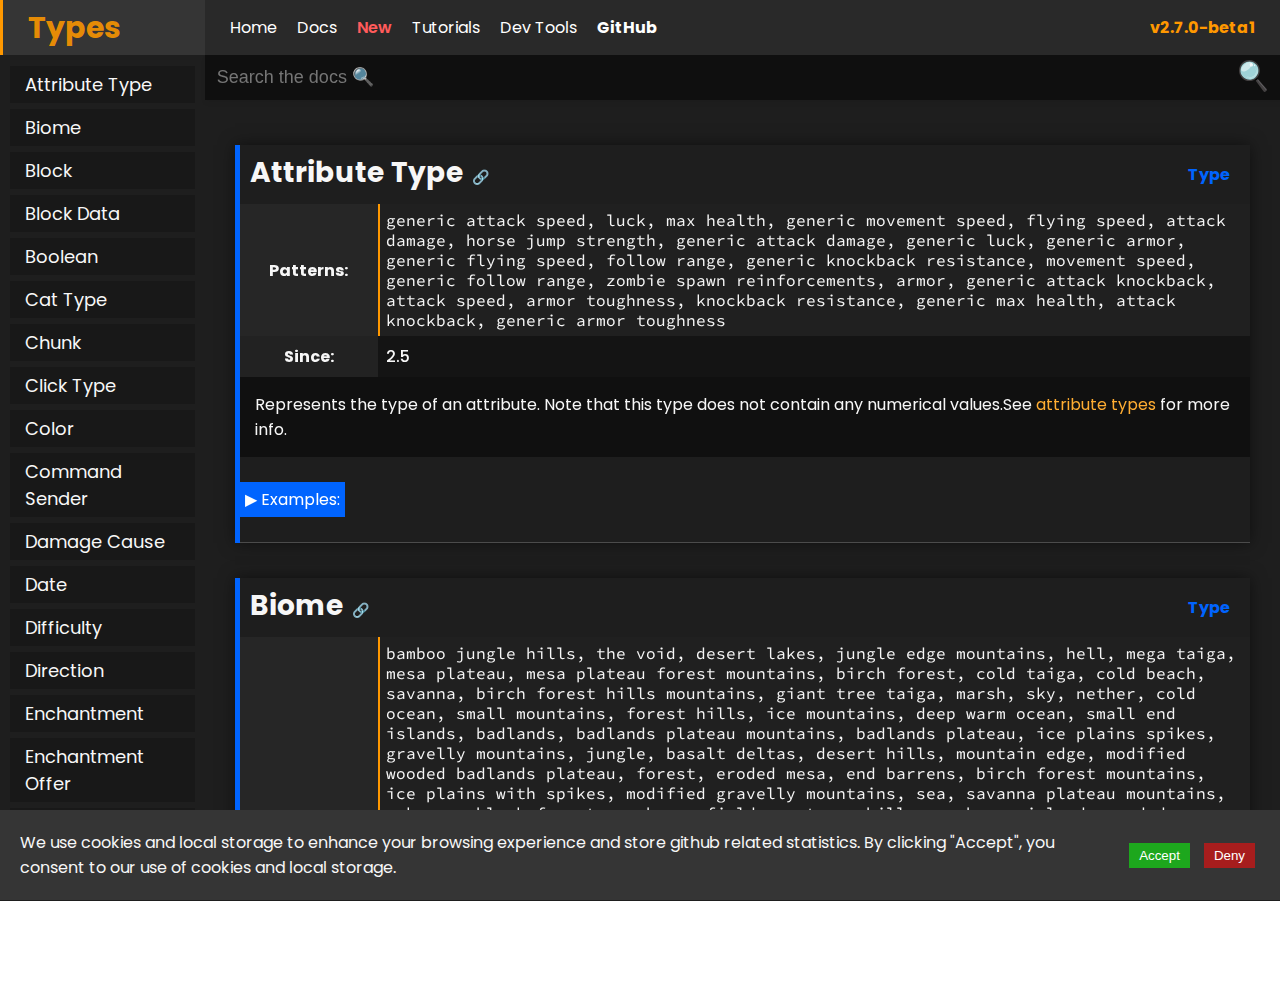
==== commit e3ff6d1f: "2.7.0-beta1" ====
--- a/classes.html
+++ b/classes.html
@@ -1 +1 @@
-<!doctype html> <html lang="en"> <head> <meta http-equiv="Content-Type" content="text/html; charset=UTF-8"> <meta name="viewport" content="width=device-width, initial-scale=0.8, maximum-scale=1.0"> <meta name="description" content="Skript is a Bukkit plugin which allows server admins to customize their server easily, but without the hassle of programming a plugin or asking/paying someone to program a plugin for them. - SkriptLang/Skript"> <link rel="icon" type="image/png" href="./assets/icon.png"> <meta property="og:type" content="website"> <meta property="og:title" content="Skript Documentation"> <meta property="og:site_name" content="Skript Documentation"> <meta property="og:description" content="Skript is a Bukkit plugin which allows server admins to customize their server easily, but without the hassle of programming a plugin or asking/paying someone to program a plugin for them."> <meta property="og:image" content="https://skriptlang.github.io/Skript/assets/icon.png"> <meta property="og:url" content="https://skriptlang.github.io/Skript/"> <meta name="theme-color" content="#ff9800"> <title>Skript Documentation - 2.6.4</title> <link href="css/styles.css" rel="stylesheet"> <script src="https://ajax.googleapis.com/ajax/libs/jquery/3.6.0/jquery.min.js" defer></script> <script src="./js/functions.js"></script> <script src="./js/main.js" defer></script> <link rel="preconnect" href="https://fonts.gstatic.com"> <link href="https://fonts.googleapis.com/css2?family=Source+Code+Pro:ital,wght@0,200;0,300;0,400;0,500;0,600;0,700;0,900;1,200;1,300;1,400;1,500;1,600;1,700;1,900&display=swap" rel="stylesheet"> <link rel="preconnect" href="https://fonts.gstatic.com"> <link href="https://fonts.googleapis.com/css2?family=Poppins:ital,wght@0,100;0,200;0,300;0,400;0,500;0,600;0,700;0,800;0,900;1,100;1,200;1,300;1,400;1,500;1,600;1,700;1,800;1,900&display=swap" rel="stylesheet"> <link rel="stylesheet" href="https://use.fontawesome.com/releases/v5.15.4/css/all.css" integrity="sha384-DyZ88mC6Up2uqS4h/KRgHuoeGwBcD4Ng9SiP4dIRy0EXTlnuz47vAwmeGwVChigm" crossorigin="anonymous"> </head> <body> <!-- loaded inside body without defer to fix theme flicker --> <script src="./js/theme-switcher.js"></script> <ul id="global-navigation"> <li><a href="index.html">Home</a></li> <div class="menu-tab"> <li><a class="menu-tab-item" href="docs.html">Docs <i class="fas fa-caret-down"></i></a></li> <div class="menu-subtabs"> <a href="events.html">Events</a> <a href="conditions.html">Conditions</a> <a href="sections.html">Sections</a> <a href="effects.html">Effects</a> <a href="expressions.html">Expressions</a> <a href="classes.html">Types</a> <a href="functions.html">Functions</a> </div> </div> <li><a href="docs.html?isNew" class="new-tab">New</a></li> <div class="menu-tab"> <li><a class="menu-tab-item" href="tutorials.html">Tutorials <i class="fas fa-caret-down"></i></a></li> <div class="menu-subtabs"> <a href="text.html">Text</a> </div> </div> <div class="menu-tab"> <li><a class="menu-tab-item" href="#">Dev Tools <i class="fas fa-caret-down"></i></a></li> <div class="menu-subtabs"> <a href="javadocs/" target="_blank">Javadocs</a> </div> </div> <li><a href="https://github.com/SkriptLang/Skript/" target="_blank" style="font-weight: bold;">GitHub</a></li> <li style="margin-left: auto;"><a style="font-weight: bold; color: #ff9800" href="https://github.com/SkriptLang/Skript/releases/tag/2.6.4" target="_blank">v2.6.4</a></li> </ul> <nav id="side-nav"> <div id="nav-contents"> <a href="#attributetype">Attribute Type</a> <a href="#biome">Biome</a> <a href="#block">Block</a> <a href="#blockdata">Block Data</a> <a href="#boolean">Boolean</a> <a href="#CatType">Cat Type</a> <a href="#chunk">Chunk</a> <a href="#clicktype">Click Type</a> <a href="#color">Color</a> <a href="#commandsender">Command Sender</a> <a href="#damagecause">Damage Cause</a> <a href="#date">Date</a> <a href="#difficulty">Difficulty</a> <a href="#direction">Direction</a> <a href="#enchantment">Enchantment</a> <a href="#enchantmentoffer">Enchantment Offer</a> <a href="#enchantmenttype">Enchantment Type</a> <a href="#entity">Entity</a> <a href="#entitydata">Entity Type</a> <a href="#entitytype">Entity Type with Amount</a> <a href="#experience">Experience</a> <a href="#fireworkeffect">Firework Effect</a> <a href="#FireworkType">Firework Type</a> <a href="#gamemode">Game Mode</a> <a href="#gamerule">Gamerule</a> <a href="#gamerulevalue">Gamerule Value</a> <a href="#gene">Gene</a> <a href="#healreason">Heal Reason</a> <a href="#inventory">Inventory</a> <a href="#inventoryaction">Inventory Action</a> <a href="#slot">Inventory Slot</a> <a href="#inventorytype">Inventory Type</a> <a href="#itemstack">Item / Material</a> <a href="#itemtype">Item Type</a> <a href="#livingentity">Living Entity</a> <a href="#location">Location</a> <a href="#metadataholder">Metadata Holder</a> <a href="#money">Money</a> <a href="#moonphase">Moon Phase</a> <a href="#number">Number</a> <a href="#object">Object</a> <a href="#offlineplayer">Offline Player</a> <a href="#player">Player</a> <a href="#potioneffect">Potion Effect</a> <a href="#potioneffecttype">Potion Effect Type</a> <a href="#projectile">Projectile</a> <a href="#region">Region</a> <a href="#resourcepackstate">Resource Pack State</a> <a href="#cachedservericon">Server Icon</a> <a href="#soundcategory">Sound Category</a> <a href="#spawnreason">Spawn Reason</a> <a href="#teleportcause">Teleport Cause</a> <a href="#string">Text</a> <a href="#time">Time</a> <a href="#timeperiod">Timeperiod</a> <a href="#timespan">Timespan</a> <a href="#structuretype">Tree Type</a> <a href="#classinfo">Type</a> <a href="#vector">Vector</a> <a href="#visualeffect">Visual Effect</a> <a href="#weathertype">Weather Type</a> <a href="#world">World</a> <a href="#environment">World Environment</a> </div> </nav> <h1 id="nav-title">Types</h1> <div id="content"> <div class="item-wrapper type-Type" id="attributetype" data-keywords="${element.keywords}"> <div class="item-title"> <h1 style="display: inline-block">Attribute Type</h1> <a href="#attributetype" class="link-icon">&#128279;</a> <p class="item-type">Type</p> </div> <div class="item-content"> <table> <tr class="item-details"> <td class="item-table-label">Patterns:</td> <td class="noleftpad"> <ul> <li class="skript-code-block">generic attack speed, luck, max health, generic movement speed, flying speed, attack damage, horse jump strength, generic attack damage, generic luck, generic armor, generic flying speed, follow range, generic knockback resistance, movement speed, generic follow range, zombie spawn reinforcements, armor, generic attack knockback, attack speed, armor toughness, knockback resistance, generic max health, attack knockback, generic armor toughness</li> </ul> </td> </tr> <tr class="item-details"> <td class="item-table-label">Since:</td> <td>2.5</td> </tr> </table> <div class="item-description"> Represents the type of an attribute. Note that this type does not contain any numerical values.See <a href='https://minecraft.gamepedia.com/Attribute#Attributes'>attribute types</a> for more info. </div> <div class="item-examples"> <p class="example-details-closed">Examples:</p> <div class="skript-code-block"> Missing examples. </div> </div> </div> </div> <div class="item-wrapper type-Type" id="biome" data-keywords="${element.keywords}"> <div class="item-title"> <h1 style="display: inline-block">Biome</h1> <a href="#biome" class="link-icon">&#128279;</a> <p class="item-type">Type</p> </div> <div class="item-content"> <table> <tr class="item-details"> <td class="item-table-label">Patterns:</td> <td class="noleftpad"> <ul> <li class="skript-code-block">bamboo jungle hills, the void, desert lakes, jungle edge mountains, hell, mega taiga, mesa plateau, mesa plateau forest mountains, birch forest, cold taiga, cold beach, savanna, birch forest hills mountains, giant tree taiga, marsh, sky, nether, cold ocean, small mountains, forest hills, ice mountains, deep warm ocean, small end islands, badlands, badlands plateau mountains, badlands plateau, ice plains spikes, gravelly mountains, jungle, basalt deltas, desert hills, mountain edge, modified wooded badlands plateau, forest, eroded mesa, end barrens, birch forest mountains, ice plains with spikes, modified gravelly mountains, sea, savanna plateau mountains, unknown, black forest, mushroom fields, extreme hills, mushroom island, wooded mountains, shattered savanna, sunflower plains, tall birch hills, snowy taiga hills, flower forest, frozen river, deep cold ocean, swamp, ice plains, end highlands, mushroom island shore, river, tall birch forest, warped forest, desert, extreme hills mountains, cold taiga mountains, roofed forest, badlands plateau forest, extreme hills plus mountains, birch forest hills, snowy taiga, cold taiga hills, spiked ice plains, savanna mountains, crimson forest, mushroom shore, stone shore, mega spruce taiga hills, taiga mountains, stone beach, mushroom fields shore, wooded hills, void, giant spruce taiga, giant spruce taiga hills, lush caves, jungle hills, deep lukewarm ocean, deep frozen ocean, ice spikes, snowy taiga mountains, extreme hills plus, jungle mountains, ocean, lukewarm ocean, hills, roofed forest mountains, snowy beach, frozen ocean, mountains, redwood taiga, the end, dripstone caves, swampland, mesa plateau mountains, taiga hills, soul sand valley, mesa, plains, eroded badlands, badlands plateau forest mountains, mountains with trees, mega taiga hills, giant tree taiga hills, wooded badlands plateau, nether wastes, taiga, warm ocean, shattered savanna plateau, custom, deep ocean, end midlands, dark forest, redwood taiga hills, jungle edge, snowy tundra, snowy mountains, beach, dark forest hills, bamboo jungle, savanna plateau, mega spruce taiga, modified badlands plateau, mesa plateau forest, swamp hills</li> </ul> </td> </tr> <tr class="item-details"> <td class="item-table-label">Since:</td> <td>1.4.4</td> </tr> </table> <div class="item-description"> All possible biomes Minecraft uses to generate a world. </div> <div class="item-examples"> <p class="example-details-closed">Examples:</p> <div class="skript-code-block"> biome at the player is desert </div> </div> </div> </div> <div class="item-wrapper type-Type" id="block" data-keywords="${element.keywords}"> <div class="item-title"> <h1 style="display: inline-block">Block</h1> <a href="#block" class="link-icon">&#128279;</a> <p class="item-type">Type</p> </div> <div class="item-content"> <table> <tr class="item-details"> <td class="item-table-label">Patterns:</td> <td class="noleftpad"> <ul> <li class="skript-code-block">Missing patterns.</li> </ul> </td> </tr> <tr class="item-details"> <td class="item-table-label">Since:</td> <td>1.0</td> </tr> </table> <div class="item-description"> A block in a <a href='#world'>world</a>. It has a <a href='#location'>location</a> and a <a href='#itemstack'>type</a>, and can also have a <a href='#direction'>direction</a> (mostly a <a href='expressions.html#ExprFacing'>facing</a>), an <a href='#inventory'>inventory</a>, or other special properties. </div> <div class="item-examples"> <p class="example-details-closed">Examples:</p> <div class="skript-code-block"> Missing examples. </div> </div> </div> </div> <div class="item-wrapper type-Type" id="blockdata" data-keywords="${element.keywords}"> <div class="item-title"> <h1 style="display: inline-block">Block Data</h1> <a href="#blockdata" class="link-icon">&#128279;</a> <p class="item-type">Type</p> </div> <div class="item-content"> <table> <tr class="item-details"> <td class="item-table-label">Patterns:</td> <td class="noleftpad"> <ul> <li class="skript-code-block">Missing patterns.</li> </ul> </td> </tr> <tr class="item-details"> <td class="item-table-label">Since:</td> <td>2.5</td> </tr> <tr class="item-details"> <td class="item-table-label">Requirements:</td> <td>Minecraft 1.13+</td> </tr> </table> <div class="item-description"> Block data is the detailed information about a block, referred to in Minecraft as BlockStates, allowing for the manipulation of different aspects of the block, including shape, waterlogging, direction the block is facing, and so much more. Information regarding each block's optional data can be found on Minecraft's Wiki. Find the block you're looking for and scroll down to 'Block States'. Different states must be separated by a semicolon (see examples). The 'minecraft:' namespace is optional, as well as are underscores. </div> <div class="item-examples"> <p class="example-details-closed">Examples:</p> <div class="skript-code-block"> set block at player to campfire[lit=false] <br>set target block of player to oak stairs[facing=north;waterlogged=true] <br>set block at player to grass_block[snowy=true] <br>set loop-block to minecraft:chest[facing=north] <br>set block above player to oak_log[axis=y] <br>set target block of player to minecraft:oak_leaves[distance=2;persistent=false] </div> </div> </div> </div> <div class="item-wrapper type-Type" id="boolean" data-keywords="${element.keywords}"> <div class="item-title"> <h1 style="display: inline-block">Boolean</h1> <a href="#boolean" class="link-icon">&#128279;</a> <p class="item-type">Type</p> </div> <div class="item-content"> <table> <tr class="item-details"> <td class="item-table-label">Patterns:</td> <td class="noleftpad"> <ul> <li class="skript-code-block">true/yes/on or false/no/off</li> </ul> </td> </tr> <tr class="item-details"> <td class="item-table-label">Since:</td> <td>1.0</td> </tr> </table> <div class="item-description"> A boolean is a value that is either true or false. Other accepted names are 'on' and 'yes' for true, and 'off' and 'no' for false. </div> <div class="item-examples"> <p class="example-details-closed">Examples:</p> <div class="skript-code-block"> set {config.%player%.use mod} to false </div> </div> </div> </div> <div class="item-wrapper type-Type" id="CatType" data-keywords="${element.keywords}"> <div class="item-title"> <h1 style="display: inline-block">Cat Type</h1> <a href="#CatType" class="link-icon">&#128279;</a> <p class="item-type">Type</p> </div> <div class="item-content"> <table> <tr class="item-details"> <td class="item-table-label">Patterns:</td> <td class="noleftpad"> <ul> <li class="skript-code-block">red, all black, british shorthair, ragdoll, white, jellie, siamese, black, tabby, calico, persian</li> </ul> </td> </tr> <tr class="item-details"> <td class="item-table-label">Since:</td> <td>2.4</td> </tr> <tr class="item-details"> <td class="item-table-label">Requirements:</td> <td>Minecraft 1.14 or newer</td> </tr> </table> <div class="item-description"> Represents the race/type of a cat entity. </div> <div class="item-examples"> <p class="example-details-closed">Examples:</p> <div class="skript-code-block"> Missing examples. </div> </div> </div> </div> <div class="item-wrapper type-Type" id="chunk" data-keywords="${element.keywords}"> <div class="item-title"> <h1 style="display: inline-block">Chunk</h1> <a href="#chunk" class="link-icon">&#128279;</a> <p class="item-type">Type</p> </div> <div class="item-content"> <table> <tr class="item-details"> <td class="item-table-label">Patterns:</td> <td class="noleftpad"> <ul> <li class="skript-code-block">Missing patterns.</li> </ul> </td> </tr> <tr class="item-details"> <td class="item-table-label">Since:</td> <td>2.0</td> </tr> </table> <div class="item-description"> A chunk is a cuboid of 16×16×128 (x×z×y) blocks. Chunks are spread on a fixed rectangular grid in their world. </div> <div class="item-examples"> <p class="example-details-closed">Examples:</p> <div class="skript-code-block"> Missing examples. </div> </div> </div> </div> <div class="item-wrapper type-Type" id="clicktype" data-keywords="${element.keywords}"> <div class="item-title"> <h1 style="display: inline-block">Click Type</h1> <a href="#clicktype" class="link-icon">&#128279;</a> <p class="item-type">Type</p> </div> <div class="item-content"> <table> <tr class="item-details"> <td class="item-table-label">Patterns:</td> <td class="noleftpad"> <ul> <li class="skript-code-block">lmb, number key, mmb, rmb, drop item, drop key, window border using left mouse button, unknown, window border using right mouse, shift+rmb, unsupported, shift+lmb, ctrl+q, swap shield, left mouse button, left mouse with shift, left mouse, 0-9, double click, double click using mouse, border using rmb, right mouse button, right mouse button with shift, border using lmb, middle mouse, drop key with control, window border using right mouse button, swap offhand, custom, q, right mouse with shift, middle mouse button, drop stack, left mouse button with shift, right mouse, creative action</li> </ul> </td> </tr> <tr class="item-details"> <td class="item-table-label">Since:</td> <td>2.2-dev16b, 2.2-dev35 (renamed to click type)</td> </tr> </table> <div class="item-description"> Click type, mostly for inventory events. Tells exactly which keys/buttons player pressed, assuming that default keybindings are used in client side. </div> <div class="item-examples"> <p class="example-details-closed">Examples:</p> <div class="skript-code-block"> Missing examples. </div> </div> </div> </div> <div class="item-wrapper type-Type" id="color" data-keywords="${element.keywords}"> <div class="item-title"> <h1 style="display: inline-block">Color</h1> <a href="#color" class="link-icon">&#128279;</a> <p class="item-type">Type</p> </div> <div class="item-content"> <table> <tr class="item-details"> <td class="item-table-label">Patterns:</td> <td class="noleftpad"> <ul> <li class="skript-code-block">black, dark grey/dark gray, grey/light grey/gray/light gray/silver, white, blue/dark blue, cyan/aqua/dark cyan/dark aqua, light blue/light cyan/light aqua, green/dark green, light green/lime/lime green, yellow/light yellow, orange/gold/dark yellow, red/dark red, pink/light red, purple/dark purple, magenta/light purple, brown/indigo</li> </ul> </td> </tr> <tr class="item-details"> <td class="item-table-label">Since:</td> <td>Unknown</td> </tr> </table> <div class="item-description"> Wool, dye and chat colors. </div> <div class="item-examples"> <p class="example-details-closed">Examples:</p> <div class="skript-code-block"> color of the sheep is red or black <br>set the color of the block to green <br>message "You're holding a <%color of tool%>%color of tool%<reset> wool block" </div> </div> </div> </div> <div class="item-wrapper type-Type" id="commandsender" data-keywords="${element.keywords}"> <div class="item-title"> <h1 style="display: inline-block">Command Sender</h1> <a href="#commandsender" class="link-icon">&#128279;</a> <p class="item-type">Type</p> </div> <div class="item-content"> <table> <tr class="item-details"> <td class="item-table-label">Patterns:</td> <td class="noleftpad"> <ul> <li class="skript-code-block">use <a href='expressions.html#LitConsole'>the console</a> for the console</li> <li class="skript-code-block">see <a href='#player'>player</a> for players.</li> </ul> </td> </tr> <tr class="item-details"> <td class="item-table-label">Since:</td> <td>1.0</td> </tr> </table> <div class="item-description"> A player or the console. </div> <div class="item-examples"> <p class="example-details-closed">Examples:</p> <div class="skript-code-block"> command /push [&lt;player&gt;]: <br>&nbsp;&nbsp;&nbsp;&nbsp;trigger: <br>&nbsp;&nbsp;&nbsp;&nbsp;&nbsp;&nbsp;&nbsp;&nbsp;if arg-1 is not set: <br>&nbsp;&nbsp;&nbsp;&nbsp;&nbsp;&nbsp;&nbsp;&nbsp;&nbsp;&nbsp;&nbsp;&nbsp;if command sender is console: <br>&nbsp;&nbsp;&nbsp;&nbsp;&nbsp;&nbsp;&nbsp;&nbsp;&nbsp;&nbsp;&nbsp;&nbsp;&nbsp;&nbsp;&nbsp;&nbsp;send "You can't push yourself as a console :\" to sender <br>&nbsp;&nbsp;&nbsp;&nbsp;&nbsp;&nbsp;&nbsp;&nbsp;&nbsp;&nbsp;&nbsp;&nbsp;&nbsp;&nbsp;&nbsp;&nbsp;stop <br>&nbsp;&nbsp;&nbsp;&nbsp;&nbsp;&nbsp;&nbsp;&nbsp;&nbsp;&nbsp;&nbsp;&nbsp;push sender upwards with force 2 <br>&nbsp;&nbsp;&nbsp;&nbsp;&nbsp;&nbsp;&nbsp;&nbsp;&nbsp;&nbsp;&nbsp;&nbsp;send "Yay!" <br>&nbsp;&nbsp;&nbsp;&nbsp;&nbsp;&nbsp;&nbsp;&nbsp;else: <br>&nbsp;&nbsp;&nbsp;&nbsp;&nbsp;&nbsp;&nbsp;&nbsp;&nbsp;&nbsp;&nbsp;&nbsp;push arg-1 upwards with force 2 <br>&nbsp;&nbsp;&nbsp;&nbsp;&nbsp;&nbsp;&nbsp;&nbsp;&nbsp;&nbsp;&nbsp;&nbsp;send "Yay!" to sender and arg-1 </div> </div> </div> </div> <div class="item-wrapper type-Type" id="damagecause" data-keywords="${element.keywords}"> <div class="item-title"> <h1 style="display: inline-block">Damage Cause</h1> <a href="#damagecause" class="link-icon">&#128279;</a> <p class="item-type">Type</p> </div> <div class="item-content"> <table> <tr class="item-details"> <td class="item-table-label">Patterns:</td> <td class="noleftpad"> <ul> <li class="skript-code-block">sweep attack, thorns, the void, magma, a lightning, drowning, dragonfire, an attack, drown, an entity attack, melt, freeze, falling block, contact, fire, an entity explosion, lightning, a fall, entity explosion, void, a lightning strike, suffocation, suicide, wither effect, a plugin, lightning strike, entity attack, a potion, a wither, sweeping, melting, a falling block, unknown, starvation, lava, fall, hot floor, attack, a block explosion, dryout, burn, hitting wall while flying, potion, flying into a wall, cramming, poison, suffocate, custom, a fire, burning, a projectile, plugin, wither potion effect, block explosion, projectile, wither, dragon's breath</li> </ul> </td> </tr> <tr class="item-details"> <td class="item-table-label">Since:</td> <td>2.0</td> </tr> </table> <div class="item-description"> The cause/type of a <a href='events.html#damage'>damage event</a>, e.g. lava, fall, fire, drowning, explosion, poison, etc. Please note that support for this type is very rudimentary, e.g. lava, fire and burning, as well as projectile and attack are considered different types. </div> <div class="item-examples"> <p class="example-details-closed">Examples:</p> <div class="skript-code-block"> Missing examples. </div> </div> </div> </div> <div class="item-wrapper type-Type" id="date" data-keywords="${element.keywords}"> <div class="item-title"> <h1 style="display: inline-block">Date</h1> <a href="#date" class="link-icon">&#128279;</a> <p class="item-type">Type</p> </div> <div class="item-content"> <table> <tr class="item-details"> <td class="item-table-label">Patterns:</td> <td class="noleftpad"> <ul> <li class="skript-code-block">Missing patterns.</li> </ul> </td> </tr> <tr class="item-details"> <td class="item-table-label">Since:</td> <td>1.4</td> </tr> </table> <div class="item-description"> A date is a certain point in the real world's time which can be obtained with <a href='./expressions.html#ExprNow'>now expression</a>, <a href='./expressions.html#ExprUnixDate'>unix date expression</a> and <a href='./functions.html#date'>date function</a>. See <a href='#time'>time</a> and <a href='#timespan'>timespan</a> for the other time types of Skript. </div> <div class="item-examples"> <p class="example-details-closed">Examples:</p> <div class="skript-code-block"> set {_yesterday} to now <br>subtract a day from {_yesterday} <br># now {_yesterday} represents the date 24 hours before now </div> </div> </div> </div> <div class="item-wrapper type-Type" id="difficulty" data-keywords="${element.keywords}"> <div class="item-title"> <h1 style="display: inline-block">Difficulty</h1> <a href="#difficulty" class="link-icon">&#128279;</a> <p class="item-type">Type</p> </div> <div class="item-content"> <table> <tr class="item-details"> <td class="item-table-label">Patterns:</td> <td class="noleftpad"> <ul> <li class="skript-code-block">normal, medium, hard, easy, peaceful</li> </ul> </td> </tr> <tr class="item-details"> <td class="item-table-label">Since:</td> <td>2.3</td> </tr> </table> <div class="item-description"> The difficulty of a <a href='#world'>world</a>. </div> <div class="item-examples"> <p class="example-details-closed">Examples:</p> <div class="skript-code-block"> Missing examples. </div> </div> </div> </div> <div class="item-wrapper type-Type" id="direction" data-keywords="${element.keywords}"> <div class="item-title"> <h1 style="display: inline-block">Direction</h1> <a href="#direction" class="link-icon">&#128279;</a> <p class="item-type">Type</p> </div> <div class="item-content"> <table> <tr class="item-details"> <td class="item-table-label">Patterns:</td> <td class="noleftpad"> <ul> <li class="skript-code-block">see <a href='./expressions.html#ExprDirection'>direction (expression)</a></li> </ul> </td> </tr> <tr class="item-details"> <td class="item-table-label">Since:</td> <td>2.0</td> </tr> </table> <div class="item-description"> A direction, e.g. north, east, behind, 5 south east, 1.3 meters to the right, etc. <a href='#location'>Locations</a> and some <a href='#block'>blocks</a> also have a direction, but without a length. Please note that directions have changed extensively in the betas and might not work perfectly. They can also not be used as command arguments. </div> <div class="item-examples"> <p class="example-details-closed">Examples:</p> <div class="skript-code-block"> set the block below the victim to a chest <br>loop blocks from the block infront of the player to the block 10 below the player: <br>&nbsp;&nbsp;&nbsp;&nbsp;set the block behind the loop-block to water </div> </div> </div> </div> <div class="item-wrapper type-Type" id="enchantment" data-keywords="${element.keywords}"> <div class="item-title"> <h1 style="display: inline-block">Enchantment</h1> <a href="#enchantment" class="link-icon">&#128279;</a> <p class="item-type">Type</p> </div> <div class="item-content"> <table> <tr class="item-details"> <td class="item-table-label">Patterns:</td> <td class="noleftpad"> <ul> <li class="skript-code-block">Frost Walker, Feather Falling, Unbreaking, Knockback, Projectile Protection, Respiration, Punch, Protection, Blast Protection, Lure, Impaling, Smite, Silk Touch, Infinity, Luck of The Sea, Thorns, Multishot, Curse of Vanishing, Fire Aspect, Flame, Depth Strider, Piercing, Fire Protection, Sharpness, Power, Sweeping Edge, Aqua Affinity, Curse of Binding, Bane of Arthropods, Soul Speed, Looting, Efficiency, Mending, Riptide, Quick Charge, Fortune, Loyalty, Channeling</li> </ul> </td> </tr> <tr class="item-details"> <td class="item-table-label">Since:</td> <td>1.4.6</td> </tr> </table> <div class="item-description"> An enchantment, e.g. 'sharpness' or 'fortune'. Unlike <a href='#enchantmenttype'>enchantment type</a> this type has no level, but you usually don't need to use this type anyway. </div> <div class="item-examples"> <p class="example-details-closed">Examples:</p> <div class="skript-code-block"> Missing examples. </div> </div> </div> </div> <div class="item-wrapper type-Type" id="enchantmentoffer" data-keywords="${element.keywords}"> <div class="item-title"> <h1 style="display: inline-block">Enchantment Offer</h1> <a href="#enchantmentoffer" class="link-icon">&#128279;</a> <p class="item-type">Type</p> </div> <div class="item-content"> <table> <tr class="item-details"> <td class="item-table-label">Patterns:</td> <td class="noleftpad"> <ul> <li class="skript-code-block">Missing patterns.</li> </ul> </td> </tr> <tr class="item-details"> <td class="item-table-label">Since:</td> <td>2.5</td> </tr> </table> <div class="item-description"> The enchantmentoffer in an enchant prepare event. </div> <div class="item-examples"> <p class="example-details-closed">Examples:</p> <div class="skript-code-block"> on enchant prepare: <br>&nbsp;&nbsp;&nbsp;&nbsp;set enchant offer 1 to sharpness 1 <br>&nbsp;&nbsp;&nbsp;&nbsp;set the cost of enchant offer 1 to 10 levels </div> </div> </div> </div> <div class="item-wrapper type-Type" id="enchantmenttype" data-keywords="${element.keywords}"> <div class="item-title"> <h1 style="display: inline-block">Enchantment Type</h1> <a href="#enchantmenttype" class="link-icon">&#128279;</a> <p class="item-type">Type</p> </div> <div class="item-content"> <table> <tr class="item-details"> <td class="item-table-label">Patterns:</td> <td class="noleftpad"> <ul> <li class="skript-code-block">&lt;enchantment&gt; [&lt;level&gt;]</li> </ul> </td> </tr> <tr class="item-details"> <td class="item-table-label">Since:</td> <td>1.4.6</td> </tr> </table> <div class="item-description"> An enchantment with an optional level, e.g. 'sharpness 2' or 'fortune'. </div> <div class="item-examples"> <p class="example-details-closed">Examples:</p> <div class="skript-code-block"> enchant the player's tool with sharpness 5 <br>helmet is enchanted with waterbreathing </div> </div> </div> </div> <div class="item-wrapper type-Type" id="entity" data-keywords="${element.keywords}"> <div class="item-title"> <h1 style="display: inline-block">Entity</h1> <a href="#entity" class="link-icon">&#128279;</a> <p class="item-type">Type</p> </div> <div class="item-content"> <table> <tr class="item-details"> <td class="item-table-label">Patterns:</td> <td class="noleftpad"> <ul> <li class="skript-code-block">player, op, wolf, tamed ocelot, powered creeper, zombie, unsaddled pig, fireball, arrow, dropped item, item frame, etc.</li> </ul> </td> </tr> <tr class="item-details"> <td class="item-table-label">Since:</td> <td>1.0</td> </tr> </table> <div class="item-description"> An entity is something in a <a href='#world'>world</a> that's not a <a href='#block'>block</a>, e.g. a <a href='#player'>player</a>, a skeleton, or a zombie, but also <a href='#projectile'>projectiles</a> like arrows, fireballs or thrown potions, or special entities like dropped items, falling blocks or paintings. </div> <div class="item-examples"> <p class="example-details-closed">Examples:</p> <div class="skript-code-block"> entity is a zombie or creeper <br>player is an op <br>projectile is an arrow <br>shoot a fireball from the player </div> </div> </div> </div> <div class="item-wrapper type-Type" id="entitydata" data-keywords="${element.keywords}"> <div class="item-title"> <h1 style="display: inline-block">Entity Type</h1> <a href="#entitydata" class="link-icon">&#128279;</a> <p class="item-type">Type</p> </div> <div class="item-content"> <table> <tr class="item-details"> <td class="item-table-label">Patterns:</td> <td class="noleftpad"> <ul> <li class="skript-code-block"><i>Detailed usage will be added eventually</i></li> </ul> </td> </tr> <tr class="item-details"> <td class="item-table-label">Since:</td> <td>1.3</td> </tr> </table> <div class="item-description"> The type of an <a href='#entity'>entity</a>, e.g. player, wolf, powered creeper, etc. </div> <div class="item-examples"> <p class="example-details-closed">Examples:</p> <div class="skript-code-block"> victim is a cow <br>spawn a creeper </div> </div> </div> </div> <div class="item-wrapper type-Type" id="entitytype" data-keywords="${element.keywords}"> <div class="item-title"> <h1 style="display: inline-block">Entity Type with Amount</h1> <a href="#entitytype" class="link-icon">&#128279;</a> <p class="item-type">Type</p> </div> <div class="item-content"> <table> <tr class="item-details"> <td class="item-table-label">Patterns:</td> <td class="noleftpad"> <ul> <li class="skript-code-block">&lt;<a href='#number'>number</a>&gt; &lt;entity type&gt;</li> </ul> </td> </tr> <tr class="item-details"> <td class="item-table-label">Since:</td> <td>1.3</td> </tr> </table> <div class="item-description"> An <a href='#entitydata'>entity type</a> with an amount, e.g. '2 zombies'. I might remove this type in the future and make a more general 'type' type, i.e. a type that has a number and a type. </div> <div class="item-examples"> <p class="example-details-closed">Examples:</p> <div class="skript-code-block"> spawn 5 creepers behind the player </div> </div> </div> </div> <div class="item-wrapper type-Type" id="experience" data-keywords="${element.keywords}"> <div class="item-title"> <h1 style="display: inline-block">Experience</h1> <a href="#experience" class="link-icon">&#128279;</a> <p class="item-type">Type</p> </div> <div class="item-content"> <table> <tr class="item-details"> <td class="item-table-label">Patterns:</td> <td class="noleftpad"> <ul> <li class="skript-code-block">[&lt;number&gt;] ([e]xp|experience [point[s]])</li> </ul> </td> </tr> <tr class="item-details"> <td class="item-table-label">Since:</td> <td>2.0</td> </tr> </table> <div class="item-description"> Experience points. Please note that Bukkit only allows to give XP, but not remove XP from players. You can however change a player's <a href='./expressions.html#ExprLevel'>level</a> and <a href='./expressions/#ExprLevelProgress'>level progress</a> freely. </div> <div class="item-examples"> <p class="example-details-closed">Examples:</p> <div class="skript-code-block"> give 10 xp to the player </div> </div> </div> </div> <div class="item-wrapper type-Type" id="fireworkeffect" data-keywords="${element.keywords}"> <div class="item-title"> <h1 style="display: inline-block">Firework Effect</h1> <a href="#fireworkeffect" class="link-icon">&#128279;</a> <p class="item-type">Type</p> </div> <div class="item-content"> <table> <tr class="item-details"> <td class="item-table-label">Patterns:</td> <td class="noleftpad"> <ul> <li class="skript-code-block">Missing patterns.</li> </ul> </td> </tr> <tr class="item-details"> <td class="item-table-label">Since:</td> <td>2.4</td> </tr> </table> <div class="item-description"> A configuration of effects that defines the firework when exploded which can be used in the <a href='effects.html#EffFireworkLaunch'>launch firework</a> effect. See the <a href='expressions.html#ExprFireworkEffect'>firework effect</a> expression for detailed patterns. </div> <div class="item-examples"> <p class="example-details-closed">Examples:</p> <div class="skript-code-block"> launch flickering trailing burst firework colored blue and green at player <br>launch trailing flickering star colored purple, yellow, blue, green and red fading to pink at target entity <br>launch ball large colored red, purple and white fading to light green and black at player's location with duration 1 </div> </div> </div> </div> <div class="item-wrapper type-Type" id="FireworkType" data-keywords="${element.keywords}"> <div class="item-title"> <h1 style="display: inline-block">Firework Type</h1> <a href="#FireworkType" class="link-icon">&#128279;</a> <p class="item-type">Type</p> </div> <div class="item-content"> <table> <tr class="item-details"> <td class="item-table-label">Patterns:</td> <td class="noleftpad"> <ul> <li class="skript-code-block">small, ball, star shaped, large, star, creeper face, small ball, large ball, burst, ball large, creeper</li> </ul> </td> </tr> <tr class="item-details"> <td class="item-table-label">Since:</td> <td>2.4</td> </tr> </table> <div class="item-description"> The type of a <a href='#fireworkeffect'>fireworkeffect</a>. </div> <div class="item-examples"> <p class="example-details-closed">Examples:</p> <div class="skript-code-block"> Missing examples. </div> </div> </div> </div> <div class="item-wrapper type-Type" id="gamemode" data-keywords="${element.keywords}"> <div class="item-title"> <h1 style="display: inline-block">Game Mode</h1> <a href="#gamemode" class="link-icon">&#128279;</a> <p class="item-type">Type</p> </div> <div class="item-content"> <table> <tr class="item-details"> <td class="item-table-label">Patterns:</td> <td class="noleftpad"> <ul> <li class="skript-code-block">adventure, survival, spectator, creative</li> </ul> </td> </tr> <tr class="item-details"> <td class="item-table-label">Since:</td> <td>1.0</td> </tr> </table> <div class="item-description"> The game modes survival, creative, adventure and spectator. </div> <div class="item-examples"> <p class="example-details-closed">Examples:</p> <div class="skript-code-block"> player's gamemode is survival <br>set the player argument's game mode to creative </div> </div> </div> </div> <div class="item-wrapper type-Type" id="gamerule" data-keywords="${element.keywords}"> <div class="item-title"> <h1 style="display: inline-block">Gamerule</h1> <a href="#gamerule" class="link-icon">&#128279;</a> <p class="item-type">Type</p> </div> <div class="item-content"> <table> <tr class="item-details"> <td class="item-table-label">Patterns:</td> <td class="noleftpad"> <ul> <li class="skript-code-block">doFireTick, maxCommandChainLength, fireDamage, reducedDebugInfo, disableElytraMovementCheck, announceAdvancements, drowningDamage, commandBlockOutput, forgiveDeadPlayers, doMobSpawning, maxEntityCramming, disableRaids, doWeatherCycle, doDaylightCycle, showDeathMessages, doTileDrops, universalAnger, playersSleepingPercentage, doInsomnia, doImmediateRespawn, naturalRegeneration, doMobLoot, fallDamage, keepInventory, doEntityDrops, doLimitedCrafting, mobGriefing, randomTickSpeed, spawnRadius, freezeDamage, doTraderSpawning, logAdminCommands, spectatorsGenerateChunks, sendCommandFeedback, doPatrolSpawning</li> </ul> </td> </tr> <tr class="item-details"> <td class="item-table-label">Since:</td> <td>2.5</td> </tr> <tr class="item-details"> <td class="item-table-label">Requirements:</td> <td>Minecraft 1.13 or newer</td> </tr> </table> <div class="item-description"> A gamerule </div> <div class="item-examples"> <p class="example-details-closed">Examples:</p> <div class="skript-code-block"> Missing examples. </div> </div> </div> </div> <div class="item-wrapper type-Type" id="gamerulevalue" data-keywords="${element.keywords}"> <div class="item-title"> <h1 style="display: inline-block">Gamerule Value</h1> <a href="#gamerulevalue" class="link-icon">&#128279;</a> <p class="item-type">Type</p> </div> <div class="item-content"> <table> <tr class="item-details"> <td class="item-table-label">Patterns:</td> <td class="noleftpad"> <ul> <li class="skript-code-block">Missing patterns.</li> </ul> </td> </tr> <tr class="item-details"> <td class="item-table-label">Since:</td> <td>2.5</td> </tr> </table> <div class="item-description"> A wrapper for the value of a gamerule for a world. </div> <div class="item-examples"> <p class="example-details-closed">Examples:</p> <div class="skript-code-block"> Missing examples. </div> </div> </div> </div> <div class="item-wrapper type-Type" id="gene" data-keywords="${element.keywords}"> <div class="item-title"> <h1 style="display: inline-block">Gene</h1> <a href="#gene" class="link-icon">&#128279;</a> <p class="item-type">Type</p> </div> <div class="item-content"> <table> <tr class="item-details"> <td class="item-table-label">Patterns:</td> <td class="noleftpad"> <ul> <li class="skript-code-block">normal, lazy, happy, worried, worrisome, aggressive, brown, brownish, savage, playful, wild, weak</li> </ul> </td> </tr> <tr class="item-details"> <td class="item-table-label">Since:</td> <td>2.4</td> </tr> <tr class="item-details"> <td class="item-table-label">Requirements:</td> <td>Minecraft 1.14 or newer</td> </tr> </table> <div class="item-description"> Represents a Panda's main or hidden gene. See <a href='https://minecraft.gamepedia.com/Panda#Genetics'>genetics</a> for more info. </div> <div class="item-examples"> <p class="example-details-closed">Examples:</p> <div class="skript-code-block"> Missing examples. </div> </div> </div> </div> <div class="item-wrapper type-Type" id="healreason" data-keywords="${element.keywords}"> <div class="item-title"> <h1 style="display: inline-block">Heal Reason</h1> <a href="#healreason" class="link-icon">&#128279;</a> <p class="item-type">Type</p> </div> <div class="item-content"> <table> <tr class="item-details"> <td class="item-table-label">Patterns:</td> <td class="noleftpad"> <ul> <li class="skript-code-block">an ender crystal, magic, a magic regeneration, magic regeneration, fed, sated, a magic regen, regen potion, a wither spawn, peaceful, unknown, a regeneration potion, consuming, a wither effect, peaceful regeneration, wither summoning, healing potion, wither potion, an end crystal, satiated, regeneration potion, potion, satisfied, ingesting, withered, custom, a wither spawning, end crystal, eating, wither spawning, a wither summoning, wither effect, a plugin, a regen potion, plugin, withering, a potion, wither spawn, a healing potion, ender crystal, magic regen, wither, peaceful regen</li> </ul> </td> </tr> <tr class="item-details"> <td class="item-table-label">Since:</td> <td>2.5</td> </tr> </table> <div class="item-description"> The heal reason in a heal event. </div> <div class="item-examples"> <p class="example-details-closed">Examples:</p> <div class="skript-code-block"> Missing examples. </div> </div> </div> </div> <div class="item-wrapper type-Type" id="inventory" data-keywords="${element.keywords}"> <div class="item-title"> <h1 style="display: inline-block">Inventory</h1> <a href="#inventory" class="link-icon">&#128279;</a> <p class="item-type">Type</p> </div> <div class="item-content"> <table> <tr class="item-details"> <td class="item-table-label">Patterns:</td> <td class="noleftpad"> <ul> <li class="skript-code-block">Missing patterns.</li> </ul> </td> </tr> <tr class="item-details"> <td class="item-table-label">Since:</td> <td>1.0</td> </tr> </table> <div class="item-description"> An inventory of a <a href='#player'>player</a> or <a href='#block'>block</a>. Inventories have many effects and conditions regarding the items contained. An inventory has a fixed amount of <a href='#slot'>slots</a> which represent a specific place in the inventory, e.g. the <a href='expressions.html#ExprArmorSlot'>helmet slot</a> for players (Please note that slot support is still very limited but will be improved eventually). </div> <div class="item-examples"> <p class="example-details-closed">Examples:</p> <div class="skript-code-block"> Missing examples. </div> </div> </div> </div> <div class="item-wrapper type-Type" id="inventoryaction" data-keywords="${element.keywords}"> <div class="item-title"> <h1 style="display: inline-block">Inventory Action</h1> <a href="#inventoryaction" class="link-icon">&#128279;</a> <p class="item-type">Type</p> </div> <div class="item-content"> <table> <tr class="item-details"> <td class="item-table-label">Patterns:</td> <td class="noleftpad"> <ul> <li class="skript-code-block">drop stack from slot, swap items with hotbar, swap cursor stack, pickup single item, pickup some, drop all from cursor, move to other inventory, drop cursor stack, pickup all, swap with hotbar, nothing, drop all from slot, swap cursor, drop cursor, pickup all items, drop slot item, place all, drop cursor item, drop slot stack, drop single item from slot, swap with cursor, place some, pickup one item, drop single item from cursor, collect items to cursor, unknown, clone stack, drop stack from cursor, drop one item from slot, drop one item from cursor, unsupported, do nothing, drop one from cursor, pickup half, drop items from slot, swap stack with cursor, place all items, collect to cursor, pickup some items, drop slot, drop items from cursor, hotbar move and readd, shift move, custom, pickup single, place one item, hotbar swap items, drop one from slot, place some items, place one, pickup half stack, instant move, hotbar swap</li> </ul> </td> </tr> <tr class="item-details"> <td class="item-table-label">Since:</td> <td>2.2-dev16</td> </tr> </table> <div class="item-description"> What player just did in inventory event. Note that when in creative game mode, most actions do not work correctly. </div> <div class="item-examples"> <p class="example-details-closed">Examples:</p> <div class="skript-code-block"> Missing examples. </div> </div> </div> </div> <div class="item-wrapper type-Type" id="slot" data-keywords="${element.keywords}"> <div class="item-title"> <h1 style="display: inline-block">Inventory Slot</h1> <a href="#slot" class="link-icon">&#128279;</a> <p class="item-type">Type</p> </div> <div class="item-content"> <table> <tr class="item-details"> <td class="item-table-label">Patterns:</td> <td class="noleftpad"> <ul> <li class="skript-code-block">Missing patterns.</li> </ul> </td> </tr> <tr class="item-details"> <td class="item-table-label">Since:</td> <td>Unknown</td> </tr> </table> <div class="item-description"> Represents a single slot of an <a href='#inventory'>inventory</a>. Notable slots are the <a href='./expressions.html#ExprArmorSlot'>armour slots</a> and <a href='./expressions/#ExprFurnaceSlot'>furnace slots</a>. The most important property that distinguishes a slot from an <a href='#itemstack'>item</a> is its ability to be changed, e.g. it can be set, deleted, enchanted, etc. (Some item expressions can be changed as well, e.g. items stored in variables. For that matter: slots are never saved to variables, only the items they represent at the time when the variable is set). Please note that <a href='./expressions.html#ExprTool'>tool</a> can be regarded a slot, but it can actually change it's position, i.e. doesn't represent always the same slot. </div> <div class="item-examples"> <p class="example-details-closed">Examples:</p> <div class="skript-code-block"> set tool of player to dirt <br>delete helmet of the victim <br>set the color of the player's tool to green <br>enchant the player's chestplate with projectile protection 5 </div> </div> </div> </div> <div class="item-wrapper type-Type" id="inventorytype" data-keywords="${element.keywords}"> <div class="item-title"> <h1 style="display: inline-block">Inventory Type</h1> <a href="#inventorytype" class="link-icon">&#128279;</a> <p class="item-type">Type</p> </div> <div class="item-content"> <table> <tr class="item-details"> <td class="item-table-label">Patterns:</td> <td class="noleftpad"> <ul> <li class="skript-code-block">barrel inventory, a loom inventory, a blast furnace inventory, workbench inventory, ender chest inventory, loom inventory, a workbench inventory, hopper inventory, a merchant inventory, a hopper inventory, an ender chest inventory, beacon inventory, shulker box inventory, a barrel inventory, a shulker box inventory, lectern inventory, chest inventory, a villager inventory, a smoker inventory, a brewing stand inventory, a smithing inventory, grindstone inventory, a crafting table inventory, a player inventory, furnace inventory, a creative inventory, blast furnace inventory, a composter inventory, an enchanting table inventory, a dropper inventory, a cartography table inventory, smoker inventory, composter inventory, a chest inventory, dispenser inventory, player inventory, stonecutter inventory, a stonecutter inventory, a lectern inventory, merchant inventory, cartography table inventory, a furnace inventory, anvil inventory, a dispenser inventory, a grindstone inventory, smithing inventory, dropper inventory, brewing stand inventory, villager inventory, enchanting table inventory, a beacon inventory, creative inventory, crafting table inventory, an anvil inventory</li> </ul> </td> </tr> <tr class="item-details"> <td class="item-table-label">Since:</td> <td>2.2-dev32</td> </tr> </table> <div class="item-description"> Minecraft has several different inventory types with their own use cases. </div> <div class="item-examples"> <p class="example-details-closed">Examples:</p> <div class="skript-code-block"> Missing examples. </div> </div> </div> </div> <div class="item-wrapper type-Type" id="itemstack" data-keywords="${element.keywords}"> <div class="item-title"> <h1 style="display: inline-block">Item / Material</h1> <a href="#itemstack" class="link-icon">&#128279;</a> <p class="item-type">Type</p> </div> <div class="item-content"> <table> <tr class="item-details"> <td class="item-table-label">Patterns:</td> <td class="noleftpad"> <ul> <li class="skript-code-block"><code>[&lt;number&gt; [of]] &lt;alias&gt; [of &lt;enchantment&gt; &lt;level&gt;]</code>, Where &lt;alias&gt; must be an alias that represents exactly one item (i.e cannot be a general alias like 'sword' or 'plant')</li> </ul> </td> </tr> <tr class="item-details"> <td class="item-table-label">Since:</td> <td>1.0</td> </tr> </table> <div class="item-description"> An item, e.g. a stack of torches, a furnace, or a wooden sword of sharpness 2. Unlike <a href='#itemtype'>item type</a> an item can only represent exactly one item (e.g. an upside-down cobblestone stair facing west), while an item type can represent a whole range of items (e.g. any cobble stone stairs regardless of direction). You don't usually need this type except when you want to make a command that only accepts an exact item. Please note that currently 'material' is exactly the same as 'item', i.e. can have an amount & enchantments. </div> <div class="item-examples"> <p class="example-details-closed">Examples:</p> <div class="skript-code-block"> set {_item} to type of the targeted block <br>{_item} is a torch </div> </div> </div> </div> <div class="item-wrapper type-Type" id="itemtype" data-keywords="${element.keywords}"> <div class="item-title"> <h1 style="display: inline-block">Item Type</h1> <a href="#itemtype" class="link-icon">&#128279;</a> <p class="item-type">Type</p> </div> <div class="item-content"> <table> <tr class="item-details"> <td class="item-table-label">Patterns:</td> <td class="noleftpad"> <ul> <li class="skript-code-block">[&lt;number&gt; [of]] [all/every] &lt;alias&gt; [of &lt;enchantment&gt; [&lt;level&gt;] [,/and &lt;more enchantments...&gt;]]</li> </ul> </td> </tr> <tr class="item-details"> <td class="item-table-label">Since:</td> <td>1.0</td> </tr> </table> <div class="item-description"> An item type is an alias, e.g. 'a pickaxe', 'all plants', etc., and can result in different items when added to an inventory, and unlike <a href='#itemstack'>items</a> they are well suited for checking whether an inventory contains a certain item or whether a certain item is of a certain type. An item type can also have one or more <a href='#enchantmenttype'>enchantments</a> with or without a specific level defined, and can optionally start with 'all' or 'every' to make this item type represent <i>all</i> types that the alias represents, including data ranges. </div> <div class="item-examples"> <p class="example-details-closed">Examples:</p> <div class="skript-code-block"> give 4 torches to the player <br>add all slabs to the inventory of the block <br>player's tool is a diamond sword of sharpness <br>remove a pickaxes of fortune 4 from {stored items::*} <br>set {_item} to 10 of every upside-down stair <br>block is dirt or farmland </div> </div> </div> </div> <div class="item-wrapper type-Type" id="livingentity" data-keywords="${element.keywords}"> <div class="item-title"> <h1 style="display: inline-block">Living Entity</h1> <a href="#livingentity" class="link-icon">&#128279;</a> <p class="item-type">Type</p> </div> <div class="item-content"> <table> <tr class="item-details"> <td class="item-table-label">Patterns:</td> <td class="noleftpad"> <ul> <li class="skript-code-block">see <a href='#entity'>entity</a>, but ignore inanimate objects</li> </ul> </td> </tr> <tr class="item-details"> <td class="item-table-label">Since:</td> <td>1.0</td> </tr> </table> <div class="item-description"> A living <a href='#entity'>entity</a>, i.e. a mob or <a href='#player'>player</a>, not inanimate entities like <a href='#projectile'>projectiles</a> or dropped items. </div> <div class="item-examples"> <p class="example-details-closed">Examples:</p> <div class="skript-code-block"> spawn 5 powered creepers <br>shoot a zombie from the creeper </div> </div> </div> </div> <div class="item-wrapper type-Type" id="location" data-keywords="${element.keywords}"> <div class="item-title"> <h1 style="display: inline-block">Location</h1> <a href="#location" class="link-icon">&#128279;</a> <p class="item-type">Type</p> </div> <div class="item-content"> <table> <tr class="item-details"> <td class="item-table-label">Patterns:</td> <td class="noleftpad"> <ul> <li class="skript-code-block">Missing patterns.</li> </ul> </td> </tr> <tr class="item-details"> <td class="item-table-label">Since:</td> <td>1.0</td> </tr> </table> <div class="item-description"> A location in a <a href='#world'>world</a>. Locations are world-specific and even store a <a href='#direction'>direction</a>, e.g. if you save a location and later teleport to it you will face the exact same direction you did when you saved the location. </div> <div class="item-examples"> <p class="example-details-closed">Examples:</p> <div class="skript-code-block"> Missing examples. </div> </div> </div> </div> <div class="item-wrapper type-Type" id="metadataholder" data-keywords="${element.keywords}"> <div class="item-title"> <h1 style="display: inline-block">Metadata Holder</h1> <a href="#metadataholder" class="link-icon">&#128279;</a> <p class="item-type">Type</p> </div> <div class="item-content"> <table> <tr class="item-details"> <td class="item-table-label">Patterns:</td> <td class="noleftpad"> <ul> <li class="skript-code-block">Missing patterns.</li> </ul> </td> </tr> <tr class="item-details"> <td class="item-table-label">Since:</td> <td>2.2-dev36</td> </tr> </table> <div class="item-description"> Something that can hold metadata (e.g. an entity or block) </div> <div class="item-examples"> <p class="example-details-closed">Examples:</p> <div class="skript-code-block"> set metadata value "super cool" of player to true </div> </div> </div> </div> <div class="item-wrapper type-Type" id="money" data-keywords="${element.keywords}"> <div class="item-title"> <h1 style="display: inline-block">Money</h1> <a href="#money" class="link-icon">&#128279;</a> <p class="item-type">Type</p> </div> <div class="item-content"> <table> <tr class="item-details"> <td class="item-table-label">Patterns:</td> <td class="noleftpad"> <ul> <li class="skript-code-block">&lt;number&gt; $ or $ &lt;number&gt;, where '$' is your server's currency, e.g. '10 rupees' or '£5.00'</li> </ul> </td> </tr> <tr class="item-details"> <td class="item-table-label">Since:</td> <td>2.0</td> </tr> <tr class="item-details"> <td class="item-table-label">Requirements:</td> <td>Vault, an economy plugin that supports Vault</td> </tr> </table> <div class="item-description"> A certain amount of money. Please note that this differs from <a href='#number'>numbers</a> as it includes a currency symbol or name, but usually the two are interchangeable, e.g. you can both <code>add 100$ to the player's balance</code> and <code>add 100 to the player's balance</code>. </div> <div class="item-examples"> <p class="example-details-closed">Examples:</p> <div class="skript-code-block"> add 10£ to the player's account <br>remove Fr. 9.95 from the player's money <br>set the victim's money to 0 <br>increase the attacker's balance by the level of the victim * 100 </div> </div> </div> </div> <div class="item-wrapper type-Type" id="moonphase" data-keywords="${element.keywords}"> <div class="item-title"> <h1 style="display: inline-block">Moon Phase</h1> <a href="#moonphase" class="link-icon">&#128279;</a> <p class="item-type">Type</p> </div> <div class="item-content"> <table> <tr class="item-details"> <td class="item-table-label">Patterns:</td> <td class="noleftpad"> <ul> <li class="skript-code-block">last quarter, waning crescent, waxing gibbous, full moon, waning gibbous, waxing crescent, new moon, first quarter</li> </ul> </td> </tr> <tr class="item-details"> <td class="item-table-label">Since:</td> <td>INSERT VERSION</td> </tr> <tr class="item-details"> <td class="item-table-label">Requirements:</td> <td>Paper 1.16+</td> </tr> </table> <div class="item-description"> Represents the phase of a moon. </div> <div class="item-examples"> <p class="example-details-closed">Examples:</p> <div class="skript-code-block"> Missing examples. </div> </div> </div> </div> <div class="item-wrapper type-Type" id="number" data-keywords="${element.keywords}"> <div class="item-title"> <h1 style="display: inline-block">Number</h1> <a href="#number" class="link-icon">&#128279;</a> <p class="item-type">Type</p> </div> <div class="item-content"> <table> <tr class="item-details"> <td class="item-table-label">Patterns:</td> <td class="noleftpad"> <ul> <li class="skript-code-block">[-]###[.###]</code> (any amount of digits; very large numbers will be truncated though)</li> </ul> </td> </tr> <tr class="item-details"> <td class="item-table-label">Since:</td> <td>1.0</td> </tr> </table> <div class="item-description"> A number, e.g. 2.5, 3, or -9812454. Please note that many expressions only need integers, i.e. will discard any fractional parts of any numbers without producing an error. </div> <div class="item-examples"> <p class="example-details-closed">Examples:</p> <div class="skript-code-block"> set the player's health to 5.5 <br>set {_temp} to 2*{_temp} - 2.5 </div> </div> </div> </div> <div class="item-wrapper type-Type" id="object" data-keywords="${element.keywords}"> <div class="item-title"> <h1 style="display: inline-block">Object</h1> <a href="#object" class="link-icon">&#128279;</a> <p class="item-type">Type</p> </div> <div class="item-content"> <table> <tr class="item-details"> <td class="item-table-label">Patterns:</td> <td class="noleftpad"> <ul> <li class="skript-code-block">Missing patterns.</li> </ul> </td> </tr> <tr class="item-details"> <td class="item-table-label">Since:</td> <td>1.0</td> </tr> </table> <div class="item-description"> The supertype of all types, meaning that if %object% is used in e.g. a condition it will accept all kinds of expressions. </div> <div class="item-examples"> <p class="example-details-closed">Examples:</p> <div class="skript-code-block"> Missing examples. </div> </div> </div> </div> <div class="item-wrapper type-Type" id="offlineplayer" data-keywords="${element.keywords}"> <div class="item-title"> <h1 style="display: inline-block">Offline Player</h1> <a href="#offlineplayer" class="link-icon">&#128279;</a> <p class="item-type">Type</p> </div> <div class="item-content"> <table> <tr class="item-details"> <td class="item-table-label">Patterns:</td> <td class="noleftpad"> <ul> <li class="skript-code-block">Missing patterns.</li> </ul> </td> </tr> <tr class="item-details"> <td class="item-table-label">Since:</td> <td>Unknown</td> </tr> </table> <div class="item-description"> A player that is possibly offline. See <a href='#player'>player</a> for more information. Please note that while all effects and conditions that require a player can be used with an offline player as well, they will not work if the player is not actually online. </div> <div class="item-examples"> <p class="example-details-closed">Examples:</p> <div class="skript-code-block"> Missing examples. </div> </div> </div> </div> <div class="item-wrapper type-Type" id="player" data-keywords="${element.keywords}"> <div class="item-title"> <h1 style="display: inline-block">Player</h1> <a href="#player" class="link-icon">&#128279;</a> <p class="item-type">Type</p> </div> <div class="item-content"> <table> <tr class="item-details"> <td class="item-table-label">Patterns:</td> <td class="noleftpad"> <ul> <li class="skript-code-block">Missing patterns.</li> </ul> </td> </tr> <tr class="item-details"> <td class="item-table-label">Since:</td> <td>1.0</td> </tr> </table> <div class="item-description"> A player. Depending on whether a player is online or offline several actions can be performed with them, though you won't get any errors when using effects that only work if the player is online (e.g. changing their inventory) on an offline player. You have two possibilities to use players as command arguments: &lt;player&gt; and &lt;offline player&gt;. The first requires that the player is online and also accepts only part of the name, while the latter doesn't require that the player is online, but the player's name has to be entered exactly. </div> <div class="item-examples"> <p class="example-details-closed">Examples:</p> <div class="skript-code-block"> Missing examples. </div> </div> </div> </div> <div class="item-wrapper type-Type" id="potioneffect" data-keywords="${element.keywords}"> <div class="item-title"> <h1 style="display: inline-block">Potion Effect</h1> <a href="#potioneffect" class="link-icon">&#128279;</a> <p class="item-type">Type</p> </div> <div class="item-content"> <table> <tr class="item-details"> <td class="item-table-label">Patterns:</td> <td class="noleftpad"> <ul> <li class="skript-code-block">speed of tier 1 for 10 seconds</li> </ul> </td> </tr> <tr class="item-details"> <td class="item-table-label">Since:</td> <td>2.5.2</td> </tr> </table> <div class="item-description"> A potion effect, including the potion effect type, tier and duration. </div> <div class="item-examples"> <p class="example-details-closed">Examples:</p> <div class="skript-code-block"> Missing examples. </div> </div> </div> </div> <div class="item-wrapper type-Type" id="potioneffecttype" data-keywords="${element.keywords}"> <div class="item-title"> <h1 style="display: inline-block">Potion Effect Type</h1> <a href="#potioneffecttype" class="link-icon">&#128279;</a> <p class="item-type">Type</p> </div> <div class="item-content"> <table> <tr class="item-details"> <td class="item-table-label">Patterns:</td> <td class="noleftpad"> <ul> <li class="skript-code-block">null, speed, slowness, haste, mining fatigue, strength, instant health, instant damage, jump boost, nausea, regeneration, resistance, fire resistance, water breathing, invisibility, blindness, night vision, hunger, weakness, poison, wither, health boost, absorption, saturation, glowing, levitation, luck, bad luck, slow falling, conduit power, dolphins grace, bad omen, hero of the village</li> </ul> </td> </tr> <tr class="item-details"> <td class="item-table-label">Since:</td> <td>Unknown</td> </tr> </table> <div class="item-description"> A potion effect type, e.g. 'strength' or 'swiftness'. </div> <div class="item-examples"> <p class="example-details-closed">Examples:</p> <div class="skript-code-block"> apply swiftness 5 to the player <br>apply potion of speed 2 to the player for 60 seconds <br>remove invisibility from the victim </div> </div> </div> </div> <div class="item-wrapper type-Type" id="projectile" data-keywords="${element.keywords}"> <div class="item-title"> <h1 style="display: inline-block">Projectile</h1> <a href="#projectile" class="link-icon">&#128279;</a> <p class="item-type">Type</p> </div> <div class="item-content"> <table> <tr class="item-details"> <td class="item-table-label">Patterns:</td> <td class="noleftpad"> <ul> <li class="skript-code-block">arrow, fireball, snowball, thrown potion, etc.</li> </ul> </td> </tr> <tr class="item-details"> <td class="item-table-label">Since:</td> <td>1.0</td> </tr> </table> <div class="item-description"> A projectile, e.g. an arrow, snowball or thrown potion. </div> <div class="item-examples"> <p class="example-details-closed">Examples:</p> <div class="skript-code-block"> projectile is a snowball <br>shoot an arrow at speed 5 from the player </div> </div> </div> </div> <div class="item-wrapper type-Type" id="region" data-keywords="${element.keywords}"> <div class="item-title"> <h1 style="display: inline-block">Region</h1> <a href="#region" class="link-icon">&#128279;</a> <p class="item-type">Type</p> </div> <div class="item-content"> <table> <tr class="item-details"> <td class="item-table-label">Patterns:</td> <td class="noleftpad"> <ul> <li class="skript-code-block">"region name"</li> </ul> </td> </tr> <tr class="item-details"> <td class="item-table-label">Since:</td> <td>2.1</td> </tr> <tr class="item-details"> <td class="item-table-label">Requirements:</td> <td>Supported regions plugin</td> </tr> </table> <div class="item-description"> A region of a regions plugin. Skript currently supports WorldGuard, Factions, GriefPrevention and PreciousStones. Please note that some regions plugins do not have named regions, some use numerical ids to identify regions, and some may have regions with the same name in different worlds, thus using regions like "region name" in scripts may or may not work. </div> <div class="item-examples"> <p class="example-details-closed">Examples:</p> <div class="skript-code-block"> Missing examples. </div> </div> </div> </div> <div class="item-wrapper type-Type" id="resourcepackstate" data-keywords="${element.keywords}"> <div class="item-title"> <h1 style="display: inline-block">Resource Pack State</h1> <a href="#resourcepackstate" class="link-icon">&#128279;</a> <p class="item-type">Type</p> </div> <div class="item-content"> <table> <tr class="item-details"> <td class="item-table-label">Patterns:</td> <td class="noleftpad"> <ul> <li class="skript-code-block">refused, rejected, accepted, failed, failed to download, successfully loaded, accept, fail, successfully load, refuse, declined, successfully install, success, reject, decline, successfully installed, download fail</li> </ul> </td> </tr> <tr class="item-details"> <td class="item-table-label">Since:</td> <td>2.4</td> </tr> </table> <div class="item-description"> The state in a <a href='events.html#resource_pack_request_action'>resource pack request response</a> event. </div> <div class="item-examples"> <p class="example-details-closed">Examples:</p> <div class="skript-code-block"> Missing examples. </div> </div> </div> </div> <div class="item-wrapper type-Type" id="cachedservericon" data-keywords="${element.keywords}"> <div class="item-title"> <h1 style="display: inline-block">Server Icon</h1> <a href="#cachedservericon" class="link-icon">&#128279;</a> <p class="item-type">Type</p> </div> <div class="item-content"> <table> <tr class="item-details"> <td class="item-table-label">Patterns:</td> <td class="noleftpad"> <ul> <li class="skript-code-block">Missing patterns.</li> </ul> </td> </tr> <tr class="item-details"> <td class="item-table-label">Since:</td> <td>2.3</td> </tr> </table> <div class="item-description"> A server icon that was loaded using the <a href='effects.html#EffLoadServerIcon'>load server icon</a> effect. </div> <div class="item-examples"> <p class="example-details-closed">Examples:</p> <div class="skript-code-block"> Missing examples. </div> </div> </div> </div> <div class="item-wrapper type-Type" id="soundcategory" data-keywords="${element.keywords}"> <div class="item-title"> <h1 style="display: inline-block">Sound Category</h1> <a href="#soundcategory" class="link-icon">&#128279;</a> <p class="item-type">Type</p> </div> <div class="item-content"> <table> <tr class="item-details"> <td class="item-table-label">Patterns:</td> <td class="noleftpad"> <ul> <li class="skript-code-block">hostile creatures category, speech category, records category, friendly creature category, noteblock category, hostile creature category, note block category, voice category, ambient category, noteblocks category, note blocks category, weather category, block category, friendly mob category, jukebox category, hostile mob category, master category, master volume category, hostile category, record category, blocks category, environment category, jukeboxes category, player category, players category, hostile mobs category, friendly mobs category, music category, friendly creatures category, neutral category</li> </ul> </td> </tr> <tr class="item-details"> <td class="item-table-label">Since:</td> <td>2.4</td> </tr> <tr class="item-details"> <td class="item-table-label">Requirements:</td> <td>Minecraft 1.11 or newer</td> </tr> </table> <div class="item-description"> The category of a sound, they are used for sound options of Minecraft. See the <a href='effects.html#EffPlaySound'>play sound</a> and <a href='effects.html#EffStopSound'>stop sound</a> effects. </div> <div class="item-examples"> <p class="example-details-closed">Examples:</p> <div class="skript-code-block"> Missing examples. </div> </div> </div> </div> <div class="item-wrapper type-Type" id="spawnreason" data-keywords="${element.keywords}"> <div class="item-title"> <h1 style="display: inline-block">Spawn Reason</h1> <a href="#spawnreason" class="link-icon">&#128279;</a> <p class="item-type">Type</p> </div> <div class="item-content"> <table> <tr class="item-details"> <td class="item-table-label">Patterns:</td> <td class="noleftpad"> <ul> <li class="skript-code-block">dispense egg, egg, village defense, ocelot baby, silverfish trap, village invading, trap, dispensing egg, shoulder, drowned, lightning, silverfish reveal, built iron golem, natural, village invasion, frozen, mount, build wither, built wither, iron golem defense, ender pearl, creature spawner, reinforcements, build snowman, build iron golem, breeding, raid, infection, customized, spawn egg, jockey, beehive, default, golem defense, patrol, slime split, infected, sheared, mob spawner, nether portal, shear, perching, custom, built snowman, chunk generation, breed, command, explosion, spawner, cured, customised, piglin zombification</li> </ul> </td> </tr> <tr class="item-details"> <td class="item-table-label">Since:</td> <td>2.3</td> </tr> </table> <div class="item-description"> The spawn reason in a <a href='events.html#spawn'>spawn</a> event. </div> <div class="item-examples"> <p class="example-details-closed">Examples:</p> <div class="skript-code-block"> Missing examples. </div> </div> </div> </div> <div class="item-wrapper type-Type" id="teleportcause" data-keywords="${element.keywords}"> <div class="item-title"> <h1 style="display: inline-block">Teleport Cause</h1> <a href="#teleportcause" class="link-icon">&#128279;</a> <p class="item-type">Type</p> </div> <div class="item-content"> <table> <tr class="item-details"> <td class="item-table-label">Patterns:</td> <td class="noleftpad"> <ul> <li class="skript-code-block">nether portal, ender gateway, chorus fruit, ender portal, command, unknown, plugin, ender pearl, spectator, spectate, end gateway, chorus, gateway, end portal</li> </ul> </td> </tr> <tr class="item-details"> <td class="item-table-label">Since:</td> <td>2.2-dev35</td> </tr> </table> <div class="item-description"> The teleport cause in a <a href='events.html#teleport'>teleport</a> event. </div> <div class="item-examples"> <p class="example-details-closed">Examples:</p> <div class="skript-code-block"> Missing examples. </div> </div> </div> </div> <div class="item-wrapper type-Type" id="string" data-keywords="${element.keywords}"> <div class="item-title"> <h1 style="display: inline-block">Text</h1> <a href="#string" class="link-icon">&#128279;</a> <p class="item-type">Type</p> </div> <div class="item-content"> <table> <tr class="item-details"> <td class="item-table-label">Patterns:</td> <td class="noleftpad"> <ul> <li class="skript-code-block">simple: "..."</li> <li class="skript-code-block">quotes: "...""..."</li> <li class="skript-code-block">expressions: "...%expression%..."</li> <li class="skript-code-block">percent signs: "...%%..."</li> </ul> </td> </tr> <tr class="item-details"> <td class="item-table-label">Since:</td> <td>1.0</td> </tr> </table> <div class="item-description"> Text is simply text, i.e. a sequence of characters, which can optionally contain expressions which will be replaced with a meaningful representation (e.g. %player% will be replaced with the player's name). Because scripts are also text, you have to put text into double quotes to tell Skript which part of the line is an effect/expression and which part is the text. Please read the article on <a href='./strings/'>Texts and Variable Names</a> to learn more. </div> <div class="item-examples"> <p class="example-details-closed">Examples:</p> <div class="skript-code-block"> broadcast "Hello World!" <br>message "Hello %player%" <br>message "The id of ""%type of tool%"" is %id of tool%." </div> </div> </div> </div> <div class="item-wrapper type-Type" id="time" data-keywords="${element.keywords}"> <div class="item-title"> <h1 style="display: inline-block">Time</h1> <a href="#time" class="link-icon">&#128279;</a> <p class="item-type">Type</p> </div> <div class="item-content"> <table> <tr class="item-details"> <td class="item-table-label">Patterns:</td> <td class="noleftpad"> <ul> <li class="skript-code-block">##:##</li> <li class="skript-code-block">##[:##][ ]am/pm</li> </ul> </td> </tr> <tr class="item-details"> <td class="item-table-label">Since:</td> <td>1.0</td> </tr> </table> <div class="item-description"> A time is a point in a minecraft day's time (i.e. ranges from 0:00 to 23:59), which can vary per world. See <a href='#date'>date</a> and <a href='#timespan'>timespan</a> for the other time types of Skript. </div> <div class="item-examples"> <p class="example-details-closed">Examples:</p> <div class="skript-code-block"> at 20:00: <br>&nbsp;&nbsp;&nbsp;&nbsp;time is 8 pm <br>&nbsp;&nbsp;&nbsp;&nbsp;broadcast "It's %time%" </div> </div> </div> </div> <div class="item-wrapper type-Type" id="timeperiod" data-keywords="${element.keywords}"> <div class="item-title"> <h1 style="display: inline-block">Timeperiod</h1> <a href="#timeperiod" class="link-icon">&#128279;</a> <p class="item-type">Type</p> </div> <div class="item-content"> <table> <tr class="item-details"> <td class="item-table-label">Patterns:</td> <td class="noleftpad"> <ul> <li class="skript-code-block">##:## - ##:##</li> <li class="skript-code-block">dusk/day/dawn/night</li> </ul> </td> </tr> <tr class="item-details"> <td class="item-table-label">Since:</td> <td>1.0</td> </tr> </table> <div class="item-description"> A period of time between two <a href='#time'>times</a>. Mostly useful since you can use this to test for whether it's day, night, dusk or dawn in a specific world. This type might be removed in the future as you can use 'time of world is between x and y' as a replacement. </div> <div class="item-examples"> <p class="example-details-closed">Examples:</p> <div class="skript-code-block"> time in world is night </div> </div> </div> </div> <div class="item-wrapper type-Type" id="timespan" data-keywords="${element.keywords}"> <div class="item-title"> <h1 style="display: inline-block">Timespan</h1> <a href="#timespan" class="link-icon">&#128279;</a> <p class="item-type">Type</p> </div> <div class="item-content"> <table> <tr class="item-details"> <td class="item-table-label">Patterns:</td> <td class="noleftpad"> <ul> <li class="skript-code-block">&lt;number&gt; [minecraft/mc/real/rl/irl] ticks/seconds/minutes/hours/days/weeks/months/years [[,/and] &lt;more...&gt;]</li> <li class="skript-code-block">[###:]##:##[.####] ([hours:]minutes:seconds[.milliseconds])</li> </ul> </td> </tr> <tr class="item-details"> <td class="item-table-label">Since:</td> <td>1.0, 2.6.1 (weeks, months, years)</td> </tr> </table> <div class="item-description"> A timespan is a difference of two different dates or times, e.g '10 minutes'. Timespans are always displayed as real life time, but can be defined as minecraft time, e.g. '5 minecraft days and 12 hours'. NOTE: Months always have the value of 30 days, and years of 365 days. See <a href='#date'>date</a> and <a href='#time'>time</a> for the other time types of Skript. </div> <div class="item-examples"> <p class="example-details-closed">Examples:</p> <div class="skript-code-block"> every 5 minecraft days: <br>&nbsp;&nbsp;&nbsp;&nbsp;wait a minecraft second and 5 ticks <br>every 10 mc days and 12 hours: <br>&nbsp;&nbsp;&nbsp;&nbsp;halt for 12.7 irl minutes, 12 hours and 120.5 seconds </div> </div> </div> </div> <div class="item-wrapper type-Type" id="structuretype" data-keywords="${element.keywords}"> <div class="item-title"> <h1 style="display: inline-block">Tree Type</h1> <a href="#structuretype" class="link-icon">&#128279;</a> <p class="item-type">Type</p> </div> <div class="item-content"> <table> <tr class="item-details"> <td class="item-table-label">Patterns:</td> <td class="noleftpad"> <ul> <li class="skript-code-block">[any] &lt;general tree/mushroom type&gt;, e.g. tree/any jungle tree/etc.</li> <li class="skript-code-block">&lt;specific tree/mushroom species&gt;, e.g. red mushroom/small jungle tree/big regular tree/etc.</li> </ul> </td> </tr> <tr class="item-details"> <td class="item-table-label">Since:</td> <td>Unknown</td> </tr> </table> <div class="item-description"> A tree type represents a tree species or a huge mushroom species. These can be generated in a world with the <a href='./effects.html#EffTree'>generate tree</a> effect. </div> <div class="item-examples"> <p class="example-details-closed">Examples:</p> <div class="skript-code-block"> grow any regular tree at the block <br>grow a huge red mushroom above the block </div> </div> </div> </div> <div class="item-wrapper type-Type" id="classinfo" data-keywords="${element.keywords}"> <div class="item-title"> <h1 style="display: inline-block">Type</h1> <a href="#classinfo" class="link-icon">&#128279;</a> <p class="item-type">Type</p> </div> <div class="item-content"> <table> <tr class="item-details"> <td class="item-table-label">Patterns:</td> <td class="noleftpad"> <ul> <li class="skript-code-block">See the type name patterns of all types - including this one</li> </ul> </td> </tr> <tr class="item-details"> <td class="item-table-label">Since:</td> <td>2.0</td> </tr> </table> <div class="item-description"> Represents a type, e.g. number, object, item type, location, block, world, entity type, etc. This is mostly used for expressions like 'event-&lt;type&gt;', '&lt;type&gt;-argument', 'loop-&lt;type&gt;', etc., e.g. event-world, number-argument and loop-player. </div> <div class="item-examples"> <p class="example-details-closed">Examples:</p> <div class="skript-code-block"> {variable} is a number # check whether the variable contains a number, e.g. -1 or 5.5 <br>{variable} is a type # check whether the variable contains a type, e.g. number or player <br>{variable} is an object # will always succeed if the variable is set as everything is an object, even types. <br>disable PvP in the event-world <br>kill the loop-entity </div> </div> </div> </div> <div class="item-wrapper type-Type" id="vector" data-keywords="${element.keywords}"> <div class="item-title"> <h1 style="display: inline-block">Vector</h1> <a href="#vector" class="link-icon">&#128279;</a> <p class="item-type">Type</p> </div> <div class="item-content"> <table> <tr class="item-details"> <td class="item-table-label">Patterns:</td> <td class="noleftpad"> <ul> <li class="skript-code-block">vector(x, y, z)</li> </ul> </td> </tr> <tr class="item-details"> <td class="item-table-label">Since:</td> <td>2.2-dev23</td> </tr> </table> <div class="item-description"> Vector is a collection of numbers. In Minecraft, 3D vectors are used to express velocities of entities. </div> <div class="item-examples"> <p class="example-details-closed">Examples:</p> <div class="skript-code-block"> Missing examples. </div> </div> </div> </div> <div class="item-wrapper type-Type" id="visualeffect" data-keywords="${element.keywords}"> <div class="item-title"> <h1 style="display: inline-block">Visual Effect</h1> <a href="#visualeffect" class="link-icon">&#128279;</a> <p class="item-type">Type</p> </div> <div class="item-content"> <table> <tr class="item-details"> <td class="item-table-label">Patterns:</td> <td class="noleftpad"> <ul> <li class="skript-code-block">smoke, potion break, ender signal, mobspawner flames, arrow particles, jumping rabbit, hurt, wolf smoke, wolf hearts, wolf shaking, sheep eating, iron golem offering rose, villager hearts, angry villager entity, happy villager entity, witch magic, zombie turning to a villager, firework explosion, love hearts, squid rotation reset, entity poof, guardian target, block with shield, shield break, armor stand hit, hurt by thorns, iron golem sheathing rose, resurrection by totem, hurt by drowning, hurt by explosion, explosion, large explosion, huge explosion, firework's spark, water bubble, water splash, water wake, suspended, void fog, critical hit, magical critical hit, smoke particle, large smoke, spell, spell, potion swirl, transparent potion swirl, witch spell, water drip, lava drip, angry villager, happy villager, small smoke, note, portal, flying glyph, flame, lava pop, cloud, coloured dust, snowball break, snow shovel, slime, heart, barrier, item crack, block break, block dust, water drop, mob appearance, dragon breath, end rod, damage indicator, sweep attack, falling dust, totem, spit, squid ink, bubble pop, current down, bubble column up, nautilus, dolphin, sneeze, campfire cosy smoke, campfire signal smoke, composter, flash, falling lava, landing lava, falling water, dripping honey, falling honey, landing honey, falling nectar, soul fire flame, ash, crimson spore, warped spore, soul, dripping obsidian tear, falling obsidian tear, landing obsidian tear, reverse portal, white ash, light, falling spore blossom, spore blossom air, small flame, snowflake, dripping dripstone lava, falling dripstone lava, dripping dripstone water, falling dripstone water, glow squid ink, glow, wax on, wax off, electric spark, scrape</li> </ul> </td> </tr> <tr class="item-details"> <td class="item-table-label">Since:</td> <td>2.1</td> </tr> </table> <div class="item-description"> A visible effect, e.g. particles. </div> <div class="item-examples"> <p class="example-details-closed">Examples:</p> <div class="skript-code-block"> show wolf hearts on the clicked wolf <br>play mob spawner flames at the targeted block to the player </div> </div> </div> </div> <div class="item-wrapper type-Type" id="weathertype" data-keywords="${element.keywords}"> <div class="item-title"> <h1 style="display: inline-block">Weather Type</h1> <a href="#weathertype" class="link-icon">&#128279;</a> <p class="item-type">Type</p> </div> <div class="item-content"> <table> <tr class="item-details"> <td class="item-table-label">Patterns:</td> <td class="noleftpad"> <ul> <li class="skript-code-block">clear/sun/sunny, rain/rainy/raining, and thunder/thundering/thunderstorm</li> </ul> </td> </tr> <tr class="item-details"> <td class="item-table-label">Since:</td> <td>1.0</td> </tr> </table> <div class="item-description"> The weather types sunny, rainy, and thundering. </div> <div class="item-examples"> <p class="example-details-closed">Examples:</p> <div class="skript-code-block"> is raining <br>is sunny in the player's world <br>message "It is %weather in the argument's world% in %world of the argument%" </div> </div> </div> </div> <div class="item-wrapper type-Type" id="world" data-keywords="${element.keywords}"> <div class="item-title"> <h1 style="display: inline-block">World</h1> <a href="#world" class="link-icon">&#128279;</a> <p class="item-type">Type</p> </div> <div class="item-content"> <table> <tr class="item-details"> <td class="item-table-label">Patterns:</td> <td class="noleftpad"> <ul> <li class="skript-code-block"><code>"world_name"</code>, e.g. "world"</li> </ul> </td> </tr> <tr class="item-details"> <td class="item-table-label">Since:</td> <td>1.0, 2.2 (alternate syntax)</td> </tr> </table> <div class="item-description"> One of the server's worlds. Worlds can be put into scripts by surrounding their name with double quotes, e.g. "world_nether", but this might not work reliably as <a href='#string'>text</a> uses the same syntax. </div> <div class="item-examples"> <p class="example-details-closed">Examples:</p> <div class="skript-code-block"> broadcast "Hello!" to the world "world_nether" </div> </div> </div> </div> <div class="item-wrapper type-Type" id="environment" data-keywords="${element.keywords}"> <div class="item-title"> <h1 style="display: inline-block">World Environment</h1> <a href="#environment" class="link-icon">&#128279;</a> <p class="item-type">Type</p> </div> <div class="item-content"> <table> <tr class="item-details"> <td class="item-table-label">Patterns:</td> <td class="noleftpad"> <ul> <li class="skript-code-block">normal, nether, the end, the overworld, custom, the nether, end, overworld</li> </ul> </td> </tr> <tr class="item-details"> <td class="item-table-label">Since:</td> <td>INSERT VERSION</td> </tr> </table> <div class="item-description"> Represents the environment of a world. </div> <div class="item-examples"> <p class="example-details-closed">Examples:</p> <div class="skript-code-block"> Missing examples. </div> </div> </div> </div> </div> </body> </html> +<!doctype html> <html lang="en"> <head> <meta http-equiv="Content-Type" content="text/html; charset=UTF-8"> <meta name="viewport" content="width=device-width, initial-scale=0.8, maximum-scale=1.0"> <meta name="description" content="Skript is a Bukkit plugin which allows server admins to customize their server easily, but without the hassle of programming a plugin or asking/paying someone to program a plugin for them. - SkriptLang/Skript"> <link rel="icon" type="image/png" href="./assets/icon.png"> <meta property="og:type" content="website"> <meta property="og:title" content="Skript Documentation"> <meta property="og:site_name" content="Skript Documentation"> <meta property="og:description" content="Skript is a Bukkit plugin which allows server admins to customize their server easily, but without the hassle of programming a plugin or asking/paying someone to program a plugin for them."> <meta property="og:image" content="https://docs.skriptlang.org/assets/icon.png"> <meta property="og:url" content="https://docs.skriptlang.org/"> <meta name="theme-color" content="#ff9800"> <title>Skript Documentation - 2.7.0-beta1</title> <link href="css/styles.css" rel="stylesheet"> <script src="https://ajax.googleapis.com/ajax/libs/jquery/3.6.0/jquery.min.js" defer></script> <script src="./js/functions.js"></script> <script src="./js/main.js" defer></script> <link rel="preconnect" href="https://fonts.gstatic.com"> <link href="https://fonts.googleapis.com/css2?family=Source+Code+Pro:ital,wght@0,200;0,300;0,400;0,500;0,600;0,700;0,900;1,200;1,300;1,400;1,500;1,600;1,700;1,900&display=swap" rel="stylesheet"> <link rel="preconnect" href="https://fonts.gstatic.com"> <link href="https://fonts.googleapis.com/css2?family=Poppins:ital,wght@0,100;0,200;0,300;0,400;0,500;0,600;0,700;0,800;0,900;1,100;1,200;1,300;1,400;1,500;1,600;1,700;1,800;1,900&display=swap" rel="stylesheet"> <link rel="stylesheet" href="https://use.fontawesome.com/releases/v5.15.4/css/all.css" integrity="sha384-DyZ88mC6Up2uqS4h/KRgHuoeGwBcD4Ng9SiP4dIRy0EXTlnuz47vAwmeGwVChigm" crossorigin="anonymous"> </head> <body> <div id="docs-body"> <!-- loaded inside body without defer to fix theme flicker --> <script src="./js/theme-switcher.js"></script> <ul id="global-navigation"> <li><a href="index.html">Home</a></li> <div class="menu-tab"> <li><a class="menu-tab-item" href="docs.html">Docs <i class="fas fa-caret-down"></i></a></li> <div class="menu-subtabs"> <a href="events.html">Events</a> <a href="conditions.html">Conditions</a> <a href="sections.html">Sections</a> <a href="effects.html">Effects</a> <a href="expressions.html">Expressions</a> <a href="classes.html">Types</a> <a href="structures.html">Structures</a> <a href="functions.html">Functions</a> </div> </div> <li><a href="docs.html?isNew" class="new-tab">New</a></li> <div class="menu-tab"> <li><a class="menu-tab-item" href="tutorials.html">Tutorials <i class="fas fa-caret-down"></i></a></li> <div class="menu-subtabs"> <a href="text.html">Text</a> </div> </div> <div class="menu-tab"> <li><a class="menu-tab-item" href="#">Dev Tools <i class="fas fa-caret-down"></i></a></li> <div class="menu-subtabs"> <a href="javadocs/" target="_blank">Javadocs</a> </div> </div> <li><a href="https://github.com/SkriptLang/Skript/" target="_blank" style="font-weight: bold;">GitHub</a></li> <li style="margin-left: auto;"><a style="font-weight: bold; color: #ff9800" href="https://github.com/SkriptLang/Skript/releases/tag/2.7.0-beta1" target="_blank">v2.7.0-beta1</a></li> </ul> <nav id="side-nav"> <div id="nav-contents"> <a href="#attributetype">Attribute Type</a> <a href="#biome">Biome</a> <a href="#block">Block</a> <a href="#blockdata">Block Data</a> <a href="#boolean">Boolean</a> <a href="#CatType">Cat Type</a> <a href="#chunk">Chunk</a> <a href="#clicktype">Click Type</a> <a href="#color">Color</a> <a href="#commandsender">Command Sender</a> <a href="#damagecause">Damage Cause</a> <a href="#date">Date</a> <a href="#difficulty">Difficulty</a> <a href="#direction">Direction</a> <a href="#enchantment">Enchantment</a> <a href="#enchantmentoffer">Enchantment Offer</a> <a href="#enchantmenttype">Enchantment Type</a> <a href="#entity">Entity</a> <a href="#entitydata">Entity Type</a> <a href="#entitytype">Entity Type with Amount</a> <a href="#experience">Experience</a> <a href="#fireworkeffect">Firework Effect</a> <a href="#FireworkType">Firework Type</a> <a href="#gamemode">Game Mode</a> <a href="#gamerule">Gamerule</a> <a href="#gamerulevalue">Gamerule Value</a> <a href="#gene">Gene</a> <a href="#healreason">Heal Reason</a> <a href="#inventory">Inventory</a> <a href="#inventoryaction">Inventory Action</a> <a href="#slot">Inventory Slot</a> <a href="#inventorytype">Inventory Type</a> <a href="#itemstack">Item</a> <a href="#itemtype">Item Type</a> <a href="#livingentity">Living Entity</a> <a href="#location">Location</a> <a href="#metadataholder">Metadata Holder</a> <a href="#money">Money</a> <a href="#moonphase">Moon Phase</a> <a href="#number">Number</a> <a href="#object">Object</a> <a href="#offlineplayer">Offline Player</a> <a href="#player">Player</a> <a href="#potioneffect">Potion Effect</a> <a href="#potioneffecttype">Potion Effect Type</a> <a href="#projectile">Projectile</a> <a href="#region">Region</a> <a href="#resourcepackstate">Resource Pack State</a> <a href="#cachedservericon">Server Icon</a> <a href="#soundcategory">Sound Category</a> <a href="#spawnreason">Spawn Reason</a> <a href="#teleportcause">Teleport Cause</a> <a href="#string">Text</a> <a href="#time">Time</a> <a href="#timeperiod">Timeperiod</a> <a href="#timespan">Timespan</a> <a href="#structuretype">Tree Type</a> <a href="#classinfo">Type</a> <a href="#vector">Vector</a> <a href="#visualeffect">Visual Effect</a> <a href="#weathertype">Weather Type</a> <a href="#world">World</a> <a href="#environment">World Environment</a> </div> </nav> <h1 id="nav-title">Types</h1> <div id="content"> <div class="item-wrapper type-Type" id="attributetype" data-keywords="${element.keywords}"> <div class="item-title"> <h1 style="display: inline-block">Attribute Type</h1> <a href="#attributetype" class="link-icon">&#128279;</a> <p class="item-type">Type</p> </div> <div class="item-content"> <table> <tr class="item-details"> <td class="item-table-label">Patterns:</td> <td class="noleftpad"> <ul> <li class="skript-code-block">generic attack speed, luck, max health, generic movement speed, flying speed, attack damage, horse jump strength, generic attack damage, generic luck, generic armor, generic flying speed, follow range, generic knockback resistance, movement speed, generic follow range, zombie spawn reinforcements, armor, generic attack knockback, attack speed, armor toughness, knockback resistance, generic max health, attack knockback, generic armor toughness</li> </ul> </td> </tr> <tr class="item-details"> <td class="item-table-label">Since:</td> <td>2.5</td> </tr> </table> <div class="item-description"> Represents the type of an attribute. Note that this type does not contain any numerical values.See <a href='https://minecraft.gamepedia.com/Attribute#Attributes'>attribute types</a> for more info. </div> <div class="item-examples"> <p class="example-details-closed">Examples:</p> <div class="skript-code-block"> Missing examples. </div> </div> </div> </div> <div class="item-wrapper type-Type" id="biome" data-keywords="${element.keywords}"> <div class="item-title"> <h1 style="display: inline-block">Biome</h1> <a href="#biome" class="link-icon">&#128279;</a> <p class="item-type">Type</p> </div> <div class="item-content"> <table> <tr class="item-details"> <td class="item-table-label">Patterns:</td> <td class="noleftpad"> <ul> <li class="skript-code-block">bamboo jungle hills, the void, desert lakes, jungle edge mountains, hell, mega taiga, mesa plateau, mesa plateau forest mountains, birch forest, cold taiga, cold beach, savanna, birch forest hills mountains, giant tree taiga, marsh, sky, nether, cold ocean, small mountains, forest hills, ice mountains, deep warm ocean, small end islands, badlands, badlands plateau mountains, badlands plateau, ice plains spikes, gravelly mountains, jungle, basalt deltas, desert hills, mountain edge, modified wooded badlands plateau, forest, eroded mesa, end barrens, birch forest mountains, ice plains with spikes, modified gravelly mountains, sea, savanna plateau mountains, unknown, black forest, mushroom fields, extreme hills, mushroom island, wooded mountains, shattered savanna, sunflower plains, tall birch hills, snowy taiga hills, flower forest, frozen river, deep cold ocean, swamp, ice plains, end highlands, mushroom island shore, river, tall birch forest, warped forest, desert, extreme hills mountains, cold taiga mountains, roofed forest, badlands plateau forest, extreme hills plus mountains, birch forest hills, snowy taiga, cold taiga hills, spiked ice plains, savanna mountains, crimson forest, mushroom shore, stone shore, mega spruce taiga hills, taiga mountains, stone beach, mushroom fields shore, wooded hills, void, giant spruce taiga, giant spruce taiga hills, lush caves, jungle hills, deep lukewarm ocean, deep frozen ocean, ice spikes, snowy taiga mountains, extreme hills plus, jungle mountains, ocean, lukewarm ocean, hills, roofed forest mountains, snowy beach, frozen ocean, mountains, redwood taiga, the end, dripstone caves, swampland, mesa plateau mountains, taiga hills, soul sand valley, mesa, plains, eroded badlands, badlands plateau forest mountains, mountains with trees, mega taiga hills, giant tree taiga hills, wooded badlands plateau, nether wastes, taiga, warm ocean, shattered savanna plateau, custom, deep ocean, end midlands, dark forest, redwood taiga hills, jungle edge, snowy tundra, snowy mountains, beach, dark forest hills, bamboo jungle, savanna plateau, mega spruce taiga, modified badlands plateau, mesa plateau forest, swamp hills</li> </ul> </td> </tr> <tr class="item-details"> <td class="item-table-label">Since:</td> <td>1.4.4</td> </tr> </table> <div class="item-description"> All possible biomes Minecraft uses to generate a world. </div> <div class="item-examples"> <p class="example-details-closed">Examples:</p> <div class="skript-code-block"> biome at the player is desert </div> </div> </div> </div> <div class="item-wrapper type-Type" id="block" data-keywords="${element.keywords}"> <div class="item-title"> <h1 style="display: inline-block">Block</h1> <a href="#block" class="link-icon">&#128279;</a> <p class="item-type">Type</p> </div> <div class="item-content"> <table> <tr class="item-details"> <td class="item-table-label">Patterns:</td> <td class="noleftpad"> <ul> <li class="skript-code-block">Missing patterns.</li> </ul> </td> </tr> <tr class="item-details"> <td class="item-table-label">Since:</td> <td>1.0</td> </tr> </table> <div class="item-description"> A block in a <a href='#world'>world</a>. It has a <a href='#location'>location</a> and a <a href='#itemstack'>type</a>, and can also have a <a href='#direction'>direction</a> (mostly a <a href='expressions.html#ExprFacing'>facing</a>), an <a href='#inventory'>inventory</a>, or other special properties. </div> <div class="item-examples"> <p class="example-details-closed">Examples:</p> <div class="skript-code-block"> Missing examples. </div> </div> </div> </div> <div class="item-wrapper type-Type" id="blockdata" data-keywords="${element.keywords}"> <div class="item-title"> <h1 style="display: inline-block">Block Data</h1> <a href="#blockdata" class="link-icon">&#128279;</a> <p class="item-type">Type</p> </div> <div class="item-content"> <table> <tr class="item-details"> <td class="item-table-label">Patterns:</td> <td class="noleftpad"> <ul> <li class="skript-code-block">Missing patterns.</li> </ul> </td> </tr> <tr class="item-details"> <td class="item-table-label">Since:</td> <td>2.5</td> </tr> <tr class="item-details"> <td class="item-table-label">Requirements:</td> <td>Minecraft 1.13+</td> </tr> </table> <div class="item-description"> Block data is the detailed information about a block, referred to in Minecraft as BlockStates, allowing for the manipulation of different aspects of the block, including shape, waterlogging, direction the block is facing, and so much more. Information regarding each block's optional data can be found on Minecraft's Wiki. Find the block you're looking for and scroll down to 'Block States'. Different states must be separated by a semicolon (see examples). The 'minecraft:' namespace is optional, as well as are underscores. </div> <div class="item-examples"> <p class="example-details-closed">Examples:</p> <div class="skript-code-block"> set block at player to campfire[lit=false] <br>set target block of player to oak stairs[facing=north;waterlogged=true] <br>set block at player to grass_block[snowy=true] <br>set loop-block to minecraft:chest[facing=north] <br>set block above player to oak_log[axis=y] <br>set target block of player to minecraft:oak_leaves[distance=2;persistent=false] </div> </div> </div> </div> <div class="item-wrapper type-Type" id="boolean" data-keywords="${element.keywords}"> <div class="item-title"> <h1 style="display: inline-block">Boolean</h1> <a href="#boolean" class="link-icon">&#128279;</a> <p class="item-type">Type</p> </div> <div class="item-content"> <table> <tr class="item-details"> <td class="item-table-label">Patterns:</td> <td class="noleftpad"> <ul> <li class="skript-code-block">true/yes/on or false/no/off</li> </ul> </td> </tr> <tr class="item-details"> <td class="item-table-label">Since:</td> <td>1.0</td> </tr> </table> <div class="item-description"> A boolean is a value that is either true or false. Other accepted names are 'on' and 'yes' for true, and 'off' and 'no' for false. </div> <div class="item-examples"> <p class="example-details-closed">Examples:</p> <div class="skript-code-block"> set {config.%player%.use mod} to false </div> </div> </div> </div> <div class="item-wrapper type-Type" id="CatType" data-keywords="${element.keywords}"> <div class="item-title"> <h1 style="display: inline-block">Cat Type</h1> <a href="#CatType" class="link-icon">&#128279;</a> <p class="item-type">Type</p> </div> <div class="item-content"> <table> <tr class="item-details"> <td class="item-table-label">Patterns:</td> <td class="noleftpad"> <ul> <li class="skript-code-block">red, all black, british shorthair, ragdoll, white, jellie, siamese, black, tabby, calico, persian</li> </ul> </td> </tr> <tr class="item-details"> <td class="item-table-label">Since:</td> <td>2.4</td> </tr> <tr class="item-details"> <td class="item-table-label">Requirements:</td> <td>Minecraft 1.14 or newer</td> </tr> </table> <div class="item-description"> Represents the race/type of a cat entity. </div> <div class="item-examples"> <p class="example-details-closed">Examples:</p> <div class="skript-code-block"> Missing examples. </div> </div> </div> </div> <div class="item-wrapper type-Type" id="chunk" data-keywords="${element.keywords}"> <div class="item-title"> <h1 style="display: inline-block">Chunk</h1> <a href="#chunk" class="link-icon">&#128279;</a> <p class="item-type">Type</p> </div> <div class="item-content"> <table> <tr class="item-details"> <td class="item-table-label">Patterns:</td> <td class="noleftpad"> <ul> <li class="skript-code-block">Missing patterns.</li> </ul> </td> </tr> <tr class="item-details"> <td class="item-table-label">Since:</td> <td>2.0</td> </tr> </table> <div class="item-description"> A chunk is a cuboid of 16×16×128 (x×z×y) blocks. Chunks are spread on a fixed rectangular grid in their world. </div> <div class="item-examples"> <p class="example-details-closed">Examples:</p> <div class="skript-code-block"> Missing examples. </div> </div> </div> </div> <div class="item-wrapper type-Type" id="clicktype" data-keywords="${element.keywords}"> <div class="item-title"> <h1 style="display: inline-block">Click Type</h1> <a href="#clicktype" class="link-icon">&#128279;</a> <p class="item-type">Type</p> </div> <div class="item-content"> <table> <tr class="item-details"> <td class="item-table-label">Patterns:</td> <td class="noleftpad"> <ul> <li class="skript-code-block">lmb, number key, mmb, rmb, drop item, drop key, window border using left mouse button, unknown, window border using right mouse, shift+rmb, unsupported, shift+lmb, ctrl+q, swap shield, left mouse button, left mouse with shift, left mouse, 0-9, double click, double click using mouse, border using rmb, right mouse button, right mouse button with shift, border using lmb, middle mouse, drop key with control, window border using right mouse button, swap offhand, custom, q, right mouse with shift, middle mouse button, drop stack, left mouse button with shift, right mouse, creative action</li> </ul> </td> </tr> <tr class="item-details"> <td class="item-table-label">Since:</td> <td>2.2-dev16b, 2.2-dev35 (renamed to click type)</td> </tr> </table> <div class="item-description"> Click type, mostly for inventory events. Tells exactly which keys/buttons player pressed, assuming that default keybindings are used in client side. </div> <div class="item-examples"> <p class="example-details-closed">Examples:</p> <div class="skript-code-block"> Missing examples. </div> </div> </div> </div> <div class="item-wrapper type-Type" id="color" data-keywords="${element.keywords}"> <div class="item-title"> <h1 style="display: inline-block">Color</h1> <a href="#color" class="link-icon">&#128279;</a> <p class="item-type">Type</p> </div> <div class="item-content"> <table> <tr class="item-details"> <td class="item-table-label">Patterns:</td> <td class="noleftpad"> <ul> <li class="skript-code-block">black, dark grey/dark gray, grey/light grey/gray/light gray/silver, white, blue/dark blue, cyan/aqua/dark cyan/dark aqua, light blue/light cyan/light aqua, green/dark green, light green/lime/lime green, yellow/light yellow, orange/gold/dark yellow, red/dark red, pink/light red, purple/dark purple, magenta/light purple, brown/indigo</li> </ul> </td> </tr> <tr class="item-details"> <td class="item-table-label">Since:</td> <td>Unknown</td> </tr> </table> <div class="item-description"> Wool, dye and chat colors. </div> <div class="item-examples"> <p class="example-details-closed">Examples:</p> <div class="skript-code-block"> color of the sheep is red or black <br>set the color of the block to green <br>message "You're holding a <%color of tool%>%color of tool%<reset> wool block" </div> </div> </div> </div> <div class="item-wrapper type-Type" id="commandsender" data-keywords="${element.keywords}"> <div class="item-title"> <h1 style="display: inline-block">Command Sender</h1> <a href="#commandsender" class="link-icon">&#128279;</a> <p class="item-type">Type</p> </div> <div class="item-content"> <table> <tr class="item-details"> <td class="item-table-label">Patterns:</td> <td class="noleftpad"> <ul> <li class="skript-code-block">use <a href='expressions.html#LitConsole'>the console</a> for the console</li> <li class="skript-code-block">see <a href='#player'>player</a> for players.</li> </ul> </td> </tr> <tr class="item-details"> <td class="item-table-label">Since:</td> <td>1.0</td> </tr> </table> <div class="item-description"> A player or the console. </div> <div class="item-examples"> <p class="example-details-closed">Examples:</p> <div class="skript-code-block"> command /push [&lt;player&gt;]: <br>&nbsp;&nbsp;&nbsp;&nbsp;trigger: <br>&nbsp;&nbsp;&nbsp;&nbsp;&nbsp;&nbsp;&nbsp;&nbsp;if arg-1 is not set: <br>&nbsp;&nbsp;&nbsp;&nbsp;&nbsp;&nbsp;&nbsp;&nbsp;&nbsp;&nbsp;&nbsp;&nbsp;if command sender is console: <br>&nbsp;&nbsp;&nbsp;&nbsp;&nbsp;&nbsp;&nbsp;&nbsp;&nbsp;&nbsp;&nbsp;&nbsp;&nbsp;&nbsp;&nbsp;&nbsp;send "You can't push yourself as a console :\" to sender <br>&nbsp;&nbsp;&nbsp;&nbsp;&nbsp;&nbsp;&nbsp;&nbsp;&nbsp;&nbsp;&nbsp;&nbsp;&nbsp;&nbsp;&nbsp;&nbsp;stop <br>&nbsp;&nbsp;&nbsp;&nbsp;&nbsp;&nbsp;&nbsp;&nbsp;&nbsp;&nbsp;&nbsp;&nbsp;push sender upwards with force 2 <br>&nbsp;&nbsp;&nbsp;&nbsp;&nbsp;&nbsp;&nbsp;&nbsp;&nbsp;&nbsp;&nbsp;&nbsp;send "Yay!" <br>&nbsp;&nbsp;&nbsp;&nbsp;&nbsp;&nbsp;&nbsp;&nbsp;else: <br>&nbsp;&nbsp;&nbsp;&nbsp;&nbsp;&nbsp;&nbsp;&nbsp;&nbsp;&nbsp;&nbsp;&nbsp;push arg-1 upwards with force 2 <br>&nbsp;&nbsp;&nbsp;&nbsp;&nbsp;&nbsp;&nbsp;&nbsp;&nbsp;&nbsp;&nbsp;&nbsp;send "Yay!" to sender and arg-1 </div> </div> </div> </div> <div class="item-wrapper type-Type" id="damagecause" data-keywords="${element.keywords}"> <div class="item-title"> <h1 style="display: inline-block">Damage Cause</h1> <a href="#damagecause" class="link-icon">&#128279;</a> <p class="item-type">Type</p> </div> <div class="item-content"> <table> <tr class="item-details"> <td class="item-table-label">Patterns:</td> <td class="noleftpad"> <ul> <li class="skript-code-block">sweep attack, thorns, the void, magma, a lightning, drowning, dragonfire, an attack, drown, an entity attack, melt, freeze, falling block, contact, fire, an entity explosion, lightning, a fall, entity explosion, void, a lightning strike, suffocation, suicide, wither effect, a plugin, lightning strike, entity attack, a potion, a wither, sweeping, melting, a falling block, unknown, starvation, lava, fall, hot floor, attack, a block explosion, dryout, burn, hitting wall while flying, potion, flying into a wall, cramming, poison, suffocate, custom, a fire, burning, a projectile, plugin, wither potion effect, block explosion, projectile, wither, dragon's breath</li> </ul> </td> </tr> <tr class="item-details"> <td class="item-table-label">Since:</td> <td>2.0</td> </tr> </table> <div class="item-description"> The cause/type of a <a href='events.html#damage'>damage event</a>, e.g. lava, fall, fire, drowning, explosion, poison, etc. Please note that support for this type is very rudimentary, e.g. lava, fire and burning, as well as projectile and attack are considered different types. </div> <div class="item-examples"> <p class="example-details-closed">Examples:</p> <div class="skript-code-block"> Missing examples. </div> </div> </div> </div> <div class="item-wrapper type-Type" id="date" data-keywords="${element.keywords}"> <div class="item-title"> <h1 style="display: inline-block">Date</h1> <a href="#date" class="link-icon">&#128279;</a> <p class="item-type">Type</p> </div> <div class="item-content"> <table> <tr class="item-details"> <td class="item-table-label">Patterns:</td> <td class="noleftpad"> <ul> <li class="skript-code-block">Missing patterns.</li> </ul> </td> </tr> <tr class="item-details"> <td class="item-table-label">Since:</td> <td>1.4</td> </tr> </table> <div class="item-description"> A date is a certain point in the real world's time which can be obtained with <a href='./expressions.html#ExprNow'>now expression</a>, <a href='./expressions.html#ExprUnixDate'>unix date expression</a> and <a href='./functions.html#date'>date function</a>. See <a href='#time'>time</a> and <a href='#timespan'>timespan</a> for the other time types of Skript. </div> <div class="item-examples"> <p class="example-details-closed">Examples:</p> <div class="skript-code-block"> set {_yesterday} to now <br>subtract a day from {_yesterday} <br># now {_yesterday} represents the date 24 hours before now </div> </div> </div> </div> <div class="item-wrapper type-Type" id="difficulty" data-keywords="${element.keywords}"> <div class="item-title"> <h1 style="display: inline-block">Difficulty</h1> <a href="#difficulty" class="link-icon">&#128279;</a> <p class="item-type">Type</p> </div> <div class="item-content"> <table> <tr class="item-details"> <td class="item-table-label">Patterns:</td> <td class="noleftpad"> <ul> <li class="skript-code-block">normal, medium, hard, easy, peaceful</li> </ul> </td> </tr> <tr class="item-details"> <td class="item-table-label">Since:</td> <td>2.3</td> </tr> </table> <div class="item-description"> The difficulty of a <a href='#world'>world</a>. </div> <div class="item-examples"> <p class="example-details-closed">Examples:</p> <div class="skript-code-block"> Missing examples. </div> </div> </div> </div> <div class="item-wrapper type-Type" id="direction" data-keywords="${element.keywords}"> <div class="item-title"> <h1 style="display: inline-block">Direction</h1> <a href="#direction" class="link-icon">&#128279;</a> <p class="item-type">Type</p> </div> <div class="item-content"> <table> <tr class="item-details"> <td class="item-table-label">Patterns:</td> <td class="noleftpad"> <ul> <li class="skript-code-block">see <a href='./expressions.html#ExprDirection'>direction (expression)</a></li> </ul> </td> </tr> <tr class="item-details"> <td class="item-table-label">Since:</td> <td>2.0</td> </tr> </table> <div class="item-description"> A direction, e.g. north, east, behind, 5 south east, 1.3 meters to the right, etc. <a href='#location'>Locations</a> and some <a href='#block'>blocks</a> also have a direction, but without a length. Please note that directions have changed extensively in the betas and might not work perfectly. They can also not be used as command arguments. </div> <div class="item-examples"> <p class="example-details-closed">Examples:</p> <div class="skript-code-block"> set the block below the victim to a chest <br>loop blocks from the block infront of the player to the block 10 below the player: <br>&nbsp;&nbsp;&nbsp;&nbsp;set the block behind the loop-block to water </div> </div> </div> </div> <div class="item-wrapper type-Type" id="enchantment" data-keywords="${element.keywords}"> <div class="item-title"> <h1 style="display: inline-block">Enchantment</h1> <a href="#enchantment" class="link-icon">&#128279;</a> <p class="item-type">Type</p> </div> <div class="item-content"> <table> <tr class="item-details"> <td class="item-table-label">Patterns:</td> <td class="noleftpad"> <ul> <li class="skript-code-block">Frost Walker, Feather Falling, Unbreaking, Knockback, Projectile Protection, Respiration, Punch, Protection, Blast Protection, Lure, Impaling, Smite, Silk Touch, Infinity, Luck of The Sea, Thorns, Multishot, Curse of Vanishing, Fire Aspect, Flame, Depth Strider, Piercing, Fire Protection, Sharpness, Power, Sweeping Edge, Aqua Affinity, Curse of Binding, Bane of Arthropods, Soul Speed, Looting, Efficiency, Mending, Riptide, Quick Charge, Fortune, Loyalty, Channeling</li> </ul> </td> </tr> <tr class="item-details"> <td class="item-table-label">Since:</td> <td>1.4.6</td> </tr> </table> <div class="item-description"> An enchantment, e.g. 'sharpness' or 'fortune'. Unlike <a href='#enchantmenttype'>enchantment type</a> this type has no level, but you usually don't need to use this type anyway. </div> <div class="item-examples"> <p class="example-details-closed">Examples:</p> <div class="skript-code-block"> Missing examples. </div> </div> </div> </div> <div class="item-wrapper type-Type" id="enchantmentoffer" data-keywords="${element.keywords}"> <div class="item-title"> <h1 style="display: inline-block">Enchantment Offer</h1> <a href="#enchantmentoffer" class="link-icon">&#128279;</a> <p class="item-type">Type</p> </div> <div class="item-content"> <table> <tr class="item-details"> <td class="item-table-label">Patterns:</td> <td class="noleftpad"> <ul> <li class="skript-code-block">Missing patterns.</li> </ul> </td> </tr> <tr class="item-details"> <td class="item-table-label">Since:</td> <td>2.5</td> </tr> </table> <div class="item-description"> The enchantmentoffer in an enchant prepare event. </div> <div class="item-examples"> <p class="example-details-closed">Examples:</p> <div class="skript-code-block"> on enchant prepare: <br>&nbsp;&nbsp;&nbsp;&nbsp;set enchant offer 1 to sharpness 1 <br>&nbsp;&nbsp;&nbsp;&nbsp;set the cost of enchant offer 1 to 10 levels </div> </div> </div> </div> <div class="item-wrapper type-Type" id="enchantmenttype" data-keywords="${element.keywords}"> <div class="item-title"> <h1 style="display: inline-block">Enchantment Type</h1> <a href="#enchantmenttype" class="link-icon">&#128279;</a> <p class="item-type">Type</p> </div> <div class="item-content"> <table> <tr class="item-details"> <td class="item-table-label">Patterns:</td> <td class="noleftpad"> <ul> <li class="skript-code-block">&lt;enchantment&gt; [&lt;level&gt;]</li> </ul> </td> </tr> <tr class="item-details"> <td class="item-table-label">Since:</td> <td>1.4.6</td> </tr> </table> <div class="item-description"> An enchantment with an optional level, e.g. 'sharpness 2' or 'fortune'. </div> <div class="item-examples"> <p class="example-details-closed">Examples:</p> <div class="skript-code-block"> enchant the player's tool with sharpness 5 <br>helmet is enchanted with waterbreathing </div> </div> </div> </div> <div class="item-wrapper type-Type" id="entity" data-keywords="${element.keywords}"> <div class="item-title"> <h1 style="display: inline-block">Entity</h1> <a href="#entity" class="link-icon">&#128279;</a> <p class="item-type">Type</p> </div> <div class="item-content"> <table> <tr class="item-details"> <td class="item-table-label">Patterns:</td> <td class="noleftpad"> <ul> <li class="skript-code-block">player, op, wolf, tamed ocelot, powered creeper, zombie, unsaddled pig, fireball, arrow, dropped item, item frame, etc.</li> </ul> </td> </tr> <tr class="item-details"> <td class="item-table-label">Since:</td> <td>1.0</td> </tr> </table> <div class="item-description"> An entity is something in a <a href='#world'>world</a> that's not a <a href='#block'>block</a>, e.g. a <a href='#player'>player</a>, a skeleton, or a zombie, but also <a href='#projectile'>projectiles</a> like arrows, fireballs or thrown potions, or special entities like dropped items, falling blocks or paintings. </div> <div class="item-examples"> <p class="example-details-closed">Examples:</p> <div class="skript-code-block"> entity is a zombie or creeper <br>player is an op <br>projectile is an arrow <br>shoot a fireball from the player </div> </div> </div> </div> <div class="item-wrapper type-Type" id="entitydata" data-keywords="${element.keywords}"> <div class="item-title"> <h1 style="display: inline-block">Entity Type</h1> <a href="#entitydata" class="link-icon">&#128279;</a> <p class="item-type">Type</p> </div> <div class="item-content"> <table> <tr class="item-details"> <td class="item-table-label">Patterns:</td> <td class="noleftpad"> <ul> <li class="skript-code-block"><i>Detailed usage will be added eventually</i></li> </ul> </td> </tr> <tr class="item-details"> <td class="item-table-label">Since:</td> <td>1.3</td> </tr> </table> <div class="item-description"> The type of an <a href='#entity'>entity</a>, e.g. player, wolf, powered creeper, etc. </div> <div class="item-examples"> <p class="example-details-closed">Examples:</p> <div class="skript-code-block"> victim is a cow <br>spawn a creeper </div> </div> </div> </div> <div class="item-wrapper type-Type" id="entitytype" data-keywords="${element.keywords}"> <div class="item-title"> <h1 style="display: inline-block">Entity Type with Amount</h1> <a href="#entitytype" class="link-icon">&#128279;</a> <p class="item-type">Type</p> </div> <div class="item-content"> <table> <tr class="item-details"> <td class="item-table-label">Patterns:</td> <td class="noleftpad"> <ul> <li class="skript-code-block">&lt;<a href='#number'>number</a>&gt; &lt;entity type&gt;</li> </ul> </td> </tr> <tr class="item-details"> <td class="item-table-label">Since:</td> <td>1.3</td> </tr> </table> <div class="item-description"> An <a href='#entitydata'>entity type</a> with an amount, e.g. '2 zombies'. I might remove this type in the future and make a more general 'type' type, i.e. a type that has a number and a type. </div> <div class="item-examples"> <p class="example-details-closed">Examples:</p> <div class="skript-code-block"> spawn 5 creepers behind the player </div> </div> </div> </div> <div class="item-wrapper type-Type" id="experience" data-keywords="${element.keywords}"> <div class="item-title"> <h1 style="display: inline-block">Experience</h1> <a href="#experience" class="link-icon">&#128279;</a> <p class="item-type">Type</p> </div> <div class="item-content"> <table> <tr class="item-details"> <td class="item-table-label">Patterns:</td> <td class="noleftpad"> <ul> <li class="skript-code-block">[&lt;number&gt;] ([e]xp|experience [point[s]])</li> </ul> </td> </tr> <tr class="item-details"> <td class="item-table-label">Since:</td> <td>2.0</td> </tr> </table> <div class="item-description"> Experience points. Please note that Bukkit only allows to give XP, but not remove XP from players. You can however change a player's <a href='./expressions.html#ExprLevel'>level</a> and <a href='./expressions/#ExprLevelProgress'>level progress</a> freely. </div> <div class="item-examples"> <p class="example-details-closed">Examples:</p> <div class="skript-code-block"> give 10 xp to the player </div> </div> </div> </div> <div class="item-wrapper type-Type" id="fireworkeffect" data-keywords="${element.keywords}"> <div class="item-title"> <h1 style="display: inline-block">Firework Effect</h1> <a href="#fireworkeffect" class="link-icon">&#128279;</a> <p class="item-type">Type</p> </div> <div class="item-content"> <table> <tr class="item-details"> <td class="item-table-label">Patterns:</td> <td class="noleftpad"> <ul> <li class="skript-code-block">Missing patterns.</li> </ul> </td> </tr> <tr class="item-details"> <td class="item-table-label">Since:</td> <td>2.4</td> </tr> </table> <div class="item-description"> A configuration of effects that defines the firework when exploded which can be used in the <a href='effects.html#EffFireworkLaunch'>launch firework</a> effect. See the <a href='expressions.html#ExprFireworkEffect'>firework effect</a> expression for detailed patterns. </div> <div class="item-examples"> <p class="example-details-closed">Examples:</p> <div class="skript-code-block"> launch flickering trailing burst firework colored blue and green at player <br>launch trailing flickering star colored purple, yellow, blue, green and red fading to pink at target entity <br>launch ball large colored red, purple and white fading to light green and black at player's location with duration 1 </div> </div> </div> </div> <div class="item-wrapper type-Type" id="FireworkType" data-keywords="${element.keywords}"> <div class="item-title"> <h1 style="display: inline-block">Firework Type</h1> <a href="#FireworkType" class="link-icon">&#128279;</a> <p class="item-type">Type</p> </div> <div class="item-content"> <table> <tr class="item-details"> <td class="item-table-label">Patterns:</td> <td class="noleftpad"> <ul> <li class="skript-code-block">small, ball, star shaped, large, star, creeper face, small ball, large ball, burst, ball large, creeper</li> </ul> </td> </tr> <tr class="item-details"> <td class="item-table-label">Since:</td> <td>2.4</td> </tr> </table> <div class="item-description"> The type of a <a href='#fireworkeffect'>fireworkeffect</a>. </div> <div class="item-examples"> <p class="example-details-closed">Examples:</p> <div class="skript-code-block"> Missing examples. </div> </div> </div> </div> <div class="item-wrapper type-Type" id="gamemode" data-keywords="${element.keywords}"> <div class="item-title"> <h1 style="display: inline-block">Game Mode</h1> <a href="#gamemode" class="link-icon">&#128279;</a> <p class="item-type">Type</p> </div> <div class="item-content"> <table> <tr class="item-details"> <td class="item-table-label">Patterns:</td> <td class="noleftpad"> <ul> <li class="skript-code-block">adventure, survival, spectator, creative</li> </ul> </td> </tr> <tr class="item-details"> <td class="item-table-label">Since:</td> <td>1.0</td> </tr> </table> <div class="item-description"> The game modes survival, creative, adventure and spectator. </div> <div class="item-examples"> <p class="example-details-closed">Examples:</p> <div class="skript-code-block"> player's gamemode is survival <br>set the player argument's game mode to creative </div> </div> </div> </div> <div class="item-wrapper type-Type" id="gamerule" data-keywords="${element.keywords}"> <div class="item-title"> <h1 style="display: inline-block">Gamerule</h1> <a href="#gamerule" class="link-icon">&#128279;</a> <p class="item-type">Type</p> </div> <div class="item-content"> <table> <tr class="item-details"> <td class="item-table-label">Patterns:</td> <td class="noleftpad"> <ul> <li class="skript-code-block">doFireTick, maxCommandChainLength, fireDamage, reducedDebugInfo, disableElytraMovementCheck, announceAdvancements, drowningDamage, commandBlockOutput, forgiveDeadPlayers, doMobSpawning, maxEntityCramming, disableRaids, doWeatherCycle, doDaylightCycle, showDeathMessages, doTileDrops, universalAnger, playersSleepingPercentage, doInsomnia, doImmediateRespawn, naturalRegeneration, doMobLoot, fallDamage, keepInventory, doEntityDrops, doLimitedCrafting, mobGriefing, randomTickSpeed, spawnRadius, freezeDamage, doTraderSpawning, logAdminCommands, spectatorsGenerateChunks, sendCommandFeedback, doPatrolSpawning</li> </ul> </td> </tr> <tr class="item-details"> <td class="item-table-label">Since:</td> <td>2.5</td> </tr> <tr class="item-details"> <td class="item-table-label">Requirements:</td> <td>Minecraft 1.13 or newer</td> </tr> </table> <div class="item-description"> A gamerule </div> <div class="item-examples"> <p class="example-details-closed">Examples:</p> <div class="skript-code-block"> Missing examples. </div> </div> </div> </div> <div class="item-wrapper type-Type" id="gamerulevalue" data-keywords="${element.keywords}"> <div class="item-title"> <h1 style="display: inline-block">Gamerule Value</h1> <a href="#gamerulevalue" class="link-icon">&#128279;</a> <p class="item-type">Type</p> </div> <div class="item-content"> <table> <tr class="item-details"> <td class="item-table-label">Patterns:</td> <td class="noleftpad"> <ul> <li class="skript-code-block">Missing patterns.</li> </ul> </td> </tr> <tr class="item-details"> <td class="item-table-label">Since:</td> <td>2.5</td> </tr> </table> <div class="item-description"> A wrapper for the value of a gamerule for a world. </div> <div class="item-examples"> <p class="example-details-closed">Examples:</p> <div class="skript-code-block"> Missing examples. </div> </div> </div> </div> <div class="item-wrapper type-Type" id="gene" data-keywords="${element.keywords}"> <div class="item-title"> <h1 style="display: inline-block">Gene</h1> <a href="#gene" class="link-icon">&#128279;</a> <p class="item-type">Type</p> </div> <div class="item-content"> <table> <tr class="item-details"> <td class="item-table-label">Patterns:</td> <td class="noleftpad"> <ul> <li class="skript-code-block">normal, lazy, happy, worried, worrisome, aggressive, brown, brownish, savage, playful, wild, weak</li> </ul> </td> </tr> <tr class="item-details"> <td class="item-table-label">Since:</td> <td>2.4</td> </tr> <tr class="item-details"> <td class="item-table-label">Requirements:</td> <td>Minecraft 1.14 or newer</td> </tr> </table> <div class="item-description"> Represents a Panda's main or hidden gene. See <a href='https://minecraft.gamepedia.com/Panda#Genetics'>genetics</a> for more info. </div> <div class="item-examples"> <p class="example-details-closed">Examples:</p> <div class="skript-code-block"> Missing examples. </div> </div> </div> </div> <div class="item-wrapper type-Type" id="healreason" data-keywords="${element.keywords}"> <div class="item-title"> <h1 style="display: inline-block">Heal Reason</h1> <a href="#healreason" class="link-icon">&#128279;</a> <p class="item-type">Type</p> </div> <div class="item-content"> <table> <tr class="item-details"> <td class="item-table-label">Patterns:</td> <td class="noleftpad"> <ul> <li class="skript-code-block">an ender crystal, magic, a magic regeneration, magic regeneration, fed, sated, a magic regen, regen potion, a wither spawn, peaceful, unknown, a regeneration potion, consuming, a wither effect, peaceful regeneration, wither summoning, healing potion, wither potion, an end crystal, satiated, regeneration potion, potion, satisfied, ingesting, withered, custom, a wither spawning, end crystal, eating, wither spawning, a wither summoning, wither effect, a plugin, a regen potion, plugin, withering, a potion, wither spawn, a healing potion, ender crystal, magic regen, wither, peaceful regen</li> </ul> </td> </tr> <tr class="item-details"> <td class="item-table-label">Since:</td> <td>2.5</td> </tr> </table> <div class="item-description"> The heal reason in a heal event. </div> <div class="item-examples"> <p class="example-details-closed">Examples:</p> <div class="skript-code-block"> Missing examples. </div> </div> </div> </div> <div class="item-wrapper type-Type" id="inventory" data-keywords="${element.keywords}"> <div class="item-title"> <h1 style="display: inline-block">Inventory</h1> <a href="#inventory" class="link-icon">&#128279;</a> <p class="item-type">Type</p> </div> <div class="item-content"> <table> <tr class="item-details"> <td class="item-table-label">Patterns:</td> <td class="noleftpad"> <ul> <li class="skript-code-block">Missing patterns.</li> </ul> </td> </tr> <tr class="item-details"> <td class="item-table-label">Since:</td> <td>1.0</td> </tr> </table> <div class="item-description"> An inventory of a <a href='#player'>player</a> or <a href='#block'>block</a>. Inventories have many effects and conditions regarding the items contained. An inventory has a fixed amount of <a href='#slot'>slots</a> which represent a specific place in the inventory, e.g. the <a href='expressions.html#ExprArmorSlot'>helmet slot</a> for players (Please note that slot support is still very limited but will be improved eventually). </div> <div class="item-examples"> <p class="example-details-closed">Examples:</p> <div class="skript-code-block"> Missing examples. </div> </div> </div> </div> <div class="item-wrapper type-Type" id="inventoryaction" data-keywords="${element.keywords}"> <div class="item-title"> <h1 style="display: inline-block">Inventory Action</h1> <a href="#inventoryaction" class="link-icon">&#128279;</a> <p class="item-type">Type</p> </div> <div class="item-content"> <table> <tr class="item-details"> <td class="item-table-label">Patterns:</td> <td class="noleftpad"> <ul> <li class="skript-code-block">drop stack from slot, swap items with hotbar, swap cursor stack, pickup single item, pickup some, drop all from cursor, move to other inventory, drop cursor stack, pickup all, swap with hotbar, nothing, drop all from slot, swap cursor, drop cursor, pickup all items, drop slot item, place all, drop cursor item, drop slot stack, drop single item from slot, swap with cursor, place some, pickup one item, drop single item from cursor, collect items to cursor, unknown, clone stack, drop stack from cursor, drop one item from slot, drop one item from cursor, unsupported, do nothing, drop one from cursor, pickup half, drop items from slot, swap stack with cursor, place all items, collect to cursor, pickup some items, drop slot, drop items from cursor, hotbar move and readd, shift move, custom, pickup single, place one item, hotbar swap items, drop one from slot, place some items, place one, pickup half stack, instant move, hotbar swap</li> </ul> </td> </tr> <tr class="item-details"> <td class="item-table-label">Since:</td> <td>2.2-dev16</td> </tr> </table> <div class="item-description"> What player just did in inventory event. Note that when in creative game mode, most actions do not work correctly. </div> <div class="item-examples"> <p class="example-details-closed">Examples:</p> <div class="skript-code-block"> Missing examples. </div> </div> </div> </div> <div class="item-wrapper type-Type" id="slot" data-keywords="${element.keywords}"> <div class="item-title"> <h1 style="display: inline-block">Inventory Slot</h1> <a href="#slot" class="link-icon">&#128279;</a> <p class="item-type">Type</p> </div> <div class="item-content"> <table> <tr class="item-details"> <td class="item-table-label">Patterns:</td> <td class="noleftpad"> <ul> <li class="skript-code-block">Missing patterns.</li> </ul> </td> </tr> <tr class="item-details"> <td class="item-table-label">Since:</td> <td>Unknown</td> </tr> </table> <div class="item-description"> Represents a single slot of an <a href='#inventory'>inventory</a>. Notable slots are the <a href='./expressions.html#ExprArmorSlot'>armour slots</a> and <a href='./expressions/#ExprFurnaceSlot'>furnace slots</a>. The most important property that distinguishes a slot from an <a href='#itemstack'>item</a> is its ability to be changed, e.g. it can be set, deleted, enchanted, etc. (Some item expressions can be changed as well, e.g. items stored in variables. For that matter: slots are never saved to variables, only the items they represent at the time when the variable is set). Please note that <a href='./expressions.html#ExprTool'>tool</a> can be regarded a slot, but it can actually change it's position, i.e. doesn't represent always the same slot. </div> <div class="item-examples"> <p class="example-details-closed">Examples:</p> <div class="skript-code-block"> set tool of player to dirt <br>delete helmet of the victim <br>set the color of the player's tool to green <br>enchant the player's chestplate with projectile protection 5 </div> </div> </div> </div> <div class="item-wrapper type-Type" id="inventorytype" data-keywords="${element.keywords}"> <div class="item-title"> <h1 style="display: inline-block">Inventory Type</h1> <a href="#inventorytype" class="link-icon">&#128279;</a> <p class="item-type">Type</p> </div> <div class="item-content"> <table> <tr class="item-details"> <td class="item-table-label">Patterns:</td> <td class="noleftpad"> <ul> <li class="skript-code-block">barrel inventory, a loom inventory, a blast furnace inventory, workbench inventory, ender chest inventory, loom inventory, a workbench inventory, hopper inventory, a merchant inventory, a hopper inventory, an ender chest inventory, beacon inventory, shulker box inventory, a barrel inventory, a shulker box inventory, lectern inventory, chest inventory, a villager inventory, a smoker inventory, a brewing stand inventory, a smithing inventory, grindstone inventory, a crafting table inventory, a player inventory, furnace inventory, a creative inventory, blast furnace inventory, a composter inventory, an enchanting table inventory, a dropper inventory, a cartography table inventory, smoker inventory, composter inventory, a chest inventory, dispenser inventory, player inventory, stonecutter inventory, a stonecutter inventory, a lectern inventory, merchant inventory, cartography table inventory, a furnace inventory, anvil inventory, a dispenser inventory, a grindstone inventory, smithing inventory, dropper inventory, brewing stand inventory, villager inventory, enchanting table inventory, a beacon inventory, creative inventory, crafting table inventory, an anvil inventory</li> </ul> </td> </tr> <tr class="item-details"> <td class="item-table-label">Since:</td> <td>2.2-dev32</td> </tr> </table> <div class="item-description"> Minecraft has several different inventory types with their own use cases. </div> <div class="item-examples"> <p class="example-details-closed">Examples:</p> <div class="skript-code-block"> Missing examples. </div> </div> </div> </div> <div class="item-wrapper type-Type" id="itemstack" data-keywords="${element.keywords}"> <div class="item-title"> <h1 style="display: inline-block">Item</h1> <a href="#itemstack" class="link-icon">&#128279;</a> <p class="item-type">Type</p> </div> <div class="item-content"> <table> <tr class="item-details"> <td class="item-table-label">Patterns:</td> <td class="noleftpad"> <ul> <li class="skript-code-block"><code>[&lt;number&gt; [of]] &lt;alias&gt; [of &lt;enchantment&gt; &lt;level&gt;]</code>, Where &lt;alias&gt; must be an alias that represents exactly one item (i.e cannot be a general alias like 'sword' or 'plant')</li> </ul> </td> </tr> <tr class="item-details"> <td class="item-table-label">Since:</td> <td>1.0</td> </tr> </table> <div class="item-description"> An item, e.g. a stack of torches, a furnace, or a wooden sword of sharpness 2. Unlike <a href='#itemtype'>item type</a> an item can only represent exactly one item (e.g. an upside-down cobblestone stair facing west), while an item type can represent a whole range of items (e.g. any cobble stone stairs regardless of direction). You don't usually need this type except when you want to make a command that only accepts an exact item. Please note that currently 'material' is exactly the same as 'item', i.e. can have an amount & enchantments. </div> <div class="item-examples"> <p class="example-details-closed">Examples:</p> <div class="skript-code-block"> set {_item} to type of the targeted block <br>{_item} is a torch </div> </div> </div> </div> <div class="item-wrapper type-Type" id="itemtype" data-keywords="${element.keywords}"> <div class="item-title"> <h1 style="display: inline-block">Item Type</h1> <a href="#itemtype" class="link-icon">&#128279;</a> <p class="item-type">Type</p> </div> <div class="item-content"> <table> <tr class="item-details"> <td class="item-table-label">Patterns:</td> <td class="noleftpad"> <ul> <li class="skript-code-block">[&lt;number&gt; [of]] [all/every] &lt;alias&gt; [of &lt;enchantment&gt; [&lt;level&gt;] [,/and &lt;more enchantments...&gt;]]</li> </ul> </td> </tr> <tr class="item-details"> <td class="item-table-label">Since:</td> <td>1.0</td> </tr> </table> <div class="item-description"> An item type is an alias, e.g. 'a pickaxe', 'all plants', etc., and can result in different items when added to an inventory, and unlike <a href='#itemstack'>items</a> they are well suited for checking whether an inventory contains a certain item or whether a certain item is of a certain type. An item type can also have one or more <a href='#enchantmenttype'>enchantments</a> with or without a specific level defined, and can optionally start with 'all' or 'every' to make this item type represent <i>all</i> types that the alias represents, including data ranges. </div> <div class="item-examples"> <p class="example-details-closed">Examples:</p> <div class="skript-code-block"> give 4 torches to the player <br>add all slabs to the inventory of the block <br>player's tool is a diamond sword of sharpness <br>remove a pickaxes of fortune 4 from {stored items::*} <br>set {_item} to 10 of every upside-down stair <br>block is dirt or farmland </div> </div> </div> </div> <div class="item-wrapper type-Type" id="livingentity" data-keywords="${element.keywords}"> <div class="item-title"> <h1 style="display: inline-block">Living Entity</h1> <a href="#livingentity" class="link-icon">&#128279;</a> <p class="item-type">Type</p> </div> <div class="item-content"> <table> <tr class="item-details"> <td class="item-table-label">Patterns:</td> <td class="noleftpad"> <ul> <li class="skript-code-block">see <a href='#entity'>entity</a>, but ignore inanimate objects</li> </ul> </td> </tr> <tr class="item-details"> <td class="item-table-label">Since:</td> <td>1.0</td> </tr> </table> <div class="item-description"> A living <a href='#entity'>entity</a>, i.e. a mob or <a href='#player'>player</a>, not inanimate entities like <a href='#projectile'>projectiles</a> or dropped items. </div> <div class="item-examples"> <p class="example-details-closed">Examples:</p> <div class="skript-code-block"> spawn 5 powered creepers <br>shoot a zombie from the creeper </div> </div> </div> </div> <div class="item-wrapper type-Type" id="location" data-keywords="${element.keywords}"> <div class="item-title"> <h1 style="display: inline-block">Location</h1> <a href="#location" class="link-icon">&#128279;</a> <p class="item-type">Type</p> </div> <div class="item-content"> <table> <tr class="item-details"> <td class="item-table-label">Patterns:</td> <td class="noleftpad"> <ul> <li class="skript-code-block">Missing patterns.</li> </ul> </td> </tr> <tr class="item-details"> <td class="item-table-label">Since:</td> <td>1.0</td> </tr> </table> <div class="item-description"> A location in a <a href='#world'>world</a>. Locations are world-specific and even store a <a href='#direction'>direction</a>, e.g. if you save a location and later teleport to it you will face the exact same direction you did when you saved the location. </div> <div class="item-examples"> <p class="example-details-closed">Examples:</p> <div class="skript-code-block"> Missing examples. </div> </div> </div> </div> <div class="item-wrapper type-Type" id="metadataholder" data-keywords="${element.keywords}"> <div class="item-title"> <h1 style="display: inline-block">Metadata Holder</h1> <a href="#metadataholder" class="link-icon">&#128279;</a> <p class="item-type">Type</p> </div> <div class="item-content"> <table> <tr class="item-details"> <td class="item-table-label">Patterns:</td> <td class="noleftpad"> <ul> <li class="skript-code-block">Missing patterns.</li> </ul> </td> </tr> <tr class="item-details"> <td class="item-table-label">Since:</td> <td>2.2-dev36</td> </tr> </table> <div class="item-description"> Something that can hold metadata (e.g. an entity or block) </div> <div class="item-examples"> <p class="example-details-closed">Examples:</p> <div class="skript-code-block"> set metadata value "super cool" of player to true </div> </div> </div> </div> <div class="item-wrapper type-Type" id="money" data-keywords="${element.keywords}"> <div class="item-title"> <h1 style="display: inline-block">Money</h1> <a href="#money" class="link-icon">&#128279;</a> <p class="item-type">Type</p> </div> <div class="item-content"> <table> <tr class="item-details"> <td class="item-table-label">Patterns:</td> <td class="noleftpad"> <ul> <li class="skript-code-block">&lt;number&gt; $ or $ &lt;number&gt;, where '$' is your server's currency, e.g. '10 rupees' or '£5.00'</li> </ul> </td> </tr> <tr class="item-details"> <td class="item-table-label">Since:</td> <td>2.0</td> </tr> <tr class="item-details"> <td class="item-table-label">Requirements:</td> <td>Vault, an economy plugin that supports Vault</td> </tr> </table> <div class="item-description"> A certain amount of money. Please note that this differs from <a href='#number'>numbers</a> as it includes a currency symbol or name, but usually the two are interchangeable, e.g. you can both <code>add 100$ to the player's balance</code> and <code>add 100 to the player's balance</code>. </div> <div class="item-examples"> <p class="example-details-closed">Examples:</p> <div class="skript-code-block"> add 10£ to the player's account <br>remove Fr. 9.95 from the player's money <br>set the victim's money to 0 <br>increase the attacker's balance by the level of the victim * 100 </div> </div> </div> </div> <div class="item-wrapper type-Type" id="moonphase" data-keywords="${element.keywords}"> <div class="item-title"> <h1 style="display: inline-block">Moon Phase</h1> <a href="#moonphase" class="link-icon">&#128279;</a> <p class="item-type">Type</p> </div> <div class="item-content"> <table> <tr class="item-details"> <td class="item-table-label">Patterns:</td> <td class="noleftpad"> <ul> <li class="skript-code-block">last quarter, waning crescent, waxing gibbous, full moon, waning gibbous, waxing crescent, new moon, first quarter</li> </ul> </td> </tr> <tr class="item-details"> <td class="item-table-label">Since:</td> <td>2.7</td> </tr> <tr class="item-details"> <td class="item-table-label">Requirements:</td> <td>Paper 1.16+</td> </tr> </table> <div class="item-description"> Represents the phase of a moon. </div> <div class="item-examples"> <p class="example-details-closed">Examples:</p> <div class="skript-code-block"> Missing examples. </div> </div> </div> </div> <div class="item-wrapper type-Type" id="number" data-keywords="${element.keywords}"> <div class="item-title"> <h1 style="display: inline-block">Number</h1> <a href="#number" class="link-icon">&#128279;</a> <p class="item-type">Type</p> </div> <div class="item-content"> <table> <tr class="item-details"> <td class="item-table-label">Patterns:</td> <td class="noleftpad"> <ul> <li class="skript-code-block">[-]###[.###]</code> (any amount of digits; very large numbers will be truncated though)</li> </ul> </td> </tr> <tr class="item-details"> <td class="item-table-label">Since:</td> <td>1.0</td> </tr> </table> <div class="item-description"> A number, e.g. 2.5, 3, or -9812454. Please note that many expressions only need integers, i.e. will discard any fractional parts of any numbers without producing an error. </div> <div class="item-examples"> <p class="example-details-closed">Examples:</p> <div class="skript-code-block"> set the player's health to 5.5 <br>set {_temp} to 2*{_temp} - 2.5 </div> </div> </div> </div> <div class="item-wrapper type-Type" id="object" data-keywords="${element.keywords}"> <div class="item-title"> <h1 style="display: inline-block">Object</h1> <a href="#object" class="link-icon">&#128279;</a> <p class="item-type">Type</p> </div> <div class="item-content"> <table> <tr class="item-details"> <td class="item-table-label">Patterns:</td> <td class="noleftpad"> <ul> <li class="skript-code-block">Missing patterns.</li> </ul> </td> </tr> <tr class="item-details"> <td class="item-table-label">Since:</td> <td>1.0</td> </tr> </table> <div class="item-description"> The supertype of all types, meaning that if %object% is used in e.g. a condition it will accept all kinds of expressions. </div> <div class="item-examples"> <p class="example-details-closed">Examples:</p> <div class="skript-code-block"> Missing examples. </div> </div> </div> </div> <div class="item-wrapper type-Type" id="offlineplayer" data-keywords="${element.keywords}"> <div class="item-title"> <h1 style="display: inline-block">Offline Player</h1> <a href="#offlineplayer" class="link-icon">&#128279;</a> <p class="item-type">Type</p> </div> <div class="item-content"> <table> <tr class="item-details"> <td class="item-table-label">Patterns:</td> <td class="noleftpad"> <ul> <li class="skript-code-block">Missing patterns.</li> </ul> </td> </tr> <tr class="item-details"> <td class="item-table-label">Since:</td> <td>Unknown</td> </tr> </table> <div class="item-description"> A player that is possibly offline. See <a href='#player'>player</a> for more information. Please note that while all effects and conditions that require a player can be used with an offline player as well, they will not work if the player is not actually online. </div> <div class="item-examples"> <p class="example-details-closed">Examples:</p> <div class="skript-code-block"> Missing examples. </div> </div> </div> </div> <div class="item-wrapper type-Type" id="player" data-keywords="${element.keywords}"> <div class="item-title"> <h1 style="display: inline-block">Player</h1> <a href="#player" class="link-icon">&#128279;</a> <p class="item-type">Type</p> </div> <div class="item-content"> <table> <tr class="item-details"> <td class="item-table-label">Patterns:</td> <td class="noleftpad"> <ul> <li class="skript-code-block">Missing patterns.</li> </ul> </td> </tr> <tr class="item-details"> <td class="item-table-label">Since:</td> <td>1.0</td> </tr> </table> <div class="item-description"> A player. Depending on whether a player is online or offline several actions can be performed with them, though you won't get any errors when using effects that only work if the player is online (e.g. changing their inventory) on an offline player. You have two possibilities to use players as command arguments: &lt;player&gt; and &lt;offline player&gt;. The first requires that the player is online and also accepts only part of the name, while the latter doesn't require that the player is online, but the player's name has to be entered exactly. </div> <div class="item-examples"> <p class="example-details-closed">Examples:</p> <div class="skript-code-block"> Missing examples. </div> </div> </div> </div> <div class="item-wrapper type-Type" id="potioneffect" data-keywords="${element.keywords}"> <div class="item-title"> <h1 style="display: inline-block">Potion Effect</h1> <a href="#potioneffect" class="link-icon">&#128279;</a> <p class="item-type">Type</p> </div> <div class="item-content"> <table> <tr class="item-details"> <td class="item-table-label">Patterns:</td> <td class="noleftpad"> <ul> <li class="skript-code-block">speed of tier 1 for 10 seconds</li> </ul> </td> </tr> <tr class="item-details"> <td class="item-table-label">Since:</td> <td>2.5.2</td> </tr> </table> <div class="item-description"> A potion effect, including the potion effect type, tier and duration. </div> <div class="item-examples"> <p class="example-details-closed">Examples:</p> <div class="skript-code-block"> Missing examples. </div> </div> </div> </div> <div class="item-wrapper type-Type" id="potioneffecttype" data-keywords="${element.keywords}"> <div class="item-title"> <h1 style="display: inline-block">Potion Effect Type</h1> <a href="#potioneffecttype" class="link-icon">&#128279;</a> <p class="item-type">Type</p> </div> <div class="item-content"> <table> <tr class="item-details"> <td class="item-table-label">Patterns:</td> <td class="noleftpad"> <ul> <li class="skript-code-block">null, speed, slowness, haste, mining fatigue, strength, instant health, instant damage, jump boost, nausea, regeneration, resistance, fire resistance, water breathing, invisibility, blindness, night vision, hunger, weakness, poison, wither, health boost, absorption, saturation, glowing, levitation, luck, bad luck, slow falling, conduit power, dolphins grace, bad omen, hero of the village</li> </ul> </td> </tr> <tr class="item-details"> <td class="item-table-label">Since:</td> <td>Unknown</td> </tr> </table> <div class="item-description"> A potion effect type, e.g. 'strength' or 'swiftness'. </div> <div class="item-examples"> <p class="example-details-closed">Examples:</p> <div class="skript-code-block"> apply swiftness 5 to the player <br>apply potion of speed 2 to the player for 60 seconds <br>remove invisibility from the victim </div> </div> </div> </div> <div class="item-wrapper type-Type" id="projectile" data-keywords="${element.keywords}"> <div class="item-title"> <h1 style="display: inline-block">Projectile</h1> <a href="#projectile" class="link-icon">&#128279;</a> <p class="item-type">Type</p> </div> <div class="item-content"> <table> <tr class="item-details"> <td class="item-table-label">Patterns:</td> <td class="noleftpad"> <ul> <li class="skript-code-block">arrow, fireball, snowball, thrown potion, etc.</li> </ul> </td> </tr> <tr class="item-details"> <td class="item-table-label">Since:</td> <td>1.0</td> </tr> </table> <div class="item-description"> A projectile, e.g. an arrow, snowball or thrown potion. </div> <div class="item-examples"> <p class="example-details-closed">Examples:</p> <div class="skript-code-block"> projectile is a snowball <br>shoot an arrow at speed 5 from the player </div> </div> </div> </div> <div class="item-wrapper type-Type" id="region" data-keywords="${element.keywords}"> <div class="item-title"> <h1 style="display: inline-block">Region</h1> <a href="#region" class="link-icon">&#128279;</a> <p class="item-type">Type</p> </div> <div class="item-content"> <table> <tr class="item-details"> <td class="item-table-label">Patterns:</td> <td class="noleftpad"> <ul> <li class="skript-code-block">"region name"</li> </ul> </td> </tr> <tr class="item-details"> <td class="item-table-label">Since:</td> <td>2.1</td> </tr> <tr class="item-details"> <td class="item-table-label">Requirements:</td> <td>Supported regions plugin</td> </tr> </table> <div class="item-description"> A region of a regions plugin. Skript currently supports WorldGuard, Factions, GriefPrevention and PreciousStones. Please note that some regions plugins do not have named regions, some use numerical ids to identify regions, and some may have regions with the same name in different worlds, thus using regions like "region name" in scripts may or may not work. </div> <div class="item-examples"> <p class="example-details-closed">Examples:</p> <div class="skript-code-block"> Missing examples. </div> </div> </div> </div> <div class="item-wrapper type-Type" id="resourcepackstate" data-keywords="${element.keywords}"> <div class="item-title"> <h1 style="display: inline-block">Resource Pack State</h1> <a href="#resourcepackstate" class="link-icon">&#128279;</a> <p class="item-type">Type</p> </div> <div class="item-content"> <table> <tr class="item-details"> <td class="item-table-label">Patterns:</td> <td class="noleftpad"> <ul> <li class="skript-code-block">refused, rejected, accepted, failed, failed to download, successfully loaded, accept, fail, successfully load, refuse, declined, successfully install, success, reject, decline, successfully installed, download fail</li> </ul> </td> </tr> <tr class="item-details"> <td class="item-table-label">Since:</td> <td>2.4</td> </tr> </table> <div class="item-description"> The state in a <a href='events.html#resource_pack_request_action'>resource pack request response</a> event. </div> <div class="item-examples"> <p class="example-details-closed">Examples:</p> <div class="skript-code-block"> Missing examples. </div> </div> </div> </div> <div class="item-wrapper type-Type" id="cachedservericon" data-keywords="${element.keywords}"> <div class="item-title"> <h1 style="display: inline-block">Server Icon</h1> <a href="#cachedservericon" class="link-icon">&#128279;</a> <p class="item-type">Type</p> </div> <div class="item-content"> <table> <tr class="item-details"> <td class="item-table-label">Patterns:</td> <td class="noleftpad"> <ul> <li class="skript-code-block">Missing patterns.</li> </ul> </td> </tr> <tr class="item-details"> <td class="item-table-label">Since:</td> <td>2.3</td> </tr> </table> <div class="item-description"> A server icon that was loaded using the <a href='effects.html#EffLoadServerIcon'>load server icon</a> effect. </div> <div class="item-examples"> <p class="example-details-closed">Examples:</p> <div class="skript-code-block"> Missing examples. </div> </div> </div> </div> <div class="item-wrapper type-Type" id="soundcategory" data-keywords="${element.keywords}"> <div class="item-title"> <h1 style="display: inline-block">Sound Category</h1> <a href="#soundcategory" class="link-icon">&#128279;</a> <p class="item-type">Type</p> </div> <div class="item-content"> <table> <tr class="item-details"> <td class="item-table-label">Patterns:</td> <td class="noleftpad"> <ul> <li class="skript-code-block">hostile creatures category, speech category, records category, friendly creature category, noteblock category, hostile creature category, note block category, voice category, ambient category, noteblocks category, note blocks category, weather category, block category, friendly mob category, jukebox category, hostile mob category, master category, master volume category, hostile category, record category, blocks category, environment category, jukeboxes category, player category, players category, hostile mobs category, friendly mobs category, music category, friendly creatures category, neutral category</li> </ul> </td> </tr> <tr class="item-details"> <td class="item-table-label">Since:</td> <td>2.4</td> </tr> </table> <div class="item-description"> The category of a sound, they are used for sound options of Minecraft. See the <a href='effects.html#EffPlaySound'>play sound</a> and <a href='effects.html#EffStopSound'>stop sound</a> effects. </div> <div class="item-examples"> <p class="example-details-closed">Examples:</p> <div class="skript-code-block"> Missing examples. </div> </div> </div> </div> <div class="item-wrapper type-Type" id="spawnreason" data-keywords="${element.keywords}"> <div class="item-title"> <h1 style="display: inline-block">Spawn Reason</h1> <a href="#spawnreason" class="link-icon">&#128279;</a> <p class="item-type">Type</p> </div> <div class="item-content"> <table> <tr class="item-details"> <td class="item-table-label">Patterns:</td> <td class="noleftpad"> <ul> <li class="skript-code-block">dispense egg, egg, village defense, ocelot baby, silverfish trap, village invading, trap, dispensing egg, shoulder, drowned, lightning, silverfish reveal, built iron golem, natural, village invasion, frozen, mount, build wither, built wither, iron golem defense, ender pearl, creature spawner, reinforcements, build snowman, build iron golem, breeding, raid, infection, customized, spawn egg, jockey, beehive, default, golem defense, patrol, slime split, infected, sheared, mob spawner, nether portal, shear, perching, custom, built snowman, chunk generation, breed, command, explosion, spawner, cured, customised, piglin zombification</li> </ul> </td> </tr> <tr class="item-details"> <td class="item-table-label">Since:</td> <td>2.3</td> </tr> </table> <div class="item-description"> The spawn reason in a <a href='events.html#spawn'>spawn</a> event. </div> <div class="item-examples"> <p class="example-details-closed">Examples:</p> <div class="skript-code-block"> Missing examples. </div> </div> </div> </div> <div class="item-wrapper type-Type" id="teleportcause" data-keywords="${element.keywords}"> <div class="item-title"> <h1 style="display: inline-block">Teleport Cause</h1> <a href="#teleportcause" class="link-icon">&#128279;</a> <p class="item-type">Type</p> </div> <div class="item-content"> <table> <tr class="item-details"> <td class="item-table-label">Patterns:</td> <td class="noleftpad"> <ul> <li class="skript-code-block">nether portal, ender gateway, chorus fruit, ender portal, command, unknown, plugin, ender pearl, spectator, spectate, end gateway, chorus, gateway, end portal</li> </ul> </td> </tr> <tr class="item-details"> <td class="item-table-label">Since:</td> <td>2.2-dev35</td> </tr> </table> <div class="item-description"> The teleport cause in a <a href='events.html#teleport'>teleport</a> event. </div> <div class="item-examples"> <p class="example-details-closed">Examples:</p> <div class="skript-code-block"> Missing examples. </div> </div> </div> </div> <div class="item-wrapper type-Type" id="string" data-keywords="${element.keywords}"> <div class="item-title"> <h1 style="display: inline-block">Text</h1> <a href="#string" class="link-icon">&#128279;</a> <p class="item-type">Type</p> </div> <div class="item-content"> <table> <tr class="item-details"> <td class="item-table-label">Patterns:</td> <td class="noleftpad"> <ul> <li class="skript-code-block">simple: "..."</li> <li class="skript-code-block">quotes: "...""..."</li> <li class="skript-code-block">expressions: "...%expression%..."</li> <li class="skript-code-block">percent signs: "...%%..."</li> </ul> </td> </tr> <tr class="item-details"> <td class="item-table-label">Since:</td> <td>1.0</td> </tr> </table> <div class="item-description"> Text is simply text, i.e. a sequence of characters, which can optionally contain expressions which will be replaced with a meaningful representation (e.g. %player% will be replaced with the player's name). Because scripts are also text, you have to put text into double quotes to tell Skript which part of the line is an effect/expression and which part is the text. Please read the article on <a href='./strings/'>Texts and Variable Names</a> to learn more. </div> <div class="item-examples"> <p class="example-details-closed">Examples:</p> <div class="skript-code-block"> broadcast "Hello World!" <br>message "Hello %player%" <br>message "The id of ""%type of tool%"" is %id of tool%." </div> </div> </div> </div> <div class="item-wrapper type-Type" id="time" data-keywords="${element.keywords}"> <div class="item-title"> <h1 style="display: inline-block">Time</h1> <a href="#time" class="link-icon">&#128279;</a> <p class="item-type">Type</p> </div> <div class="item-content"> <table> <tr class="item-details"> <td class="item-table-label">Patterns:</td> <td class="noleftpad"> <ul> <li class="skript-code-block">##:##</li> <li class="skript-code-block">##[:##][ ]am/pm</li> </ul> </td> </tr> <tr class="item-details"> <td class="item-table-label">Since:</td> <td>1.0</td> </tr> </table> <div class="item-description"> A time is a point in a minecraft day's time (i.e. ranges from 0:00 to 23:59), which can vary per world. See <a href='#date'>date</a> and <a href='#timespan'>timespan</a> for the other time types of Skript. </div> <div class="item-examples"> <p class="example-details-closed">Examples:</p> <div class="skript-code-block"> at 20:00: <br>&nbsp;&nbsp;&nbsp;&nbsp;time is 8 pm <br>&nbsp;&nbsp;&nbsp;&nbsp;broadcast "It's %time%" </div> </div> </div> </div> <div class="item-wrapper type-Type" id="timeperiod" data-keywords="${element.keywords}"> <div class="item-title"> <h1 style="display: inline-block">Timeperiod</h1> <a href="#timeperiod" class="link-icon">&#128279;</a> <p class="item-type">Type</p> </div> <div class="item-content"> <table> <tr class="item-details"> <td class="item-table-label">Patterns:</td> <td class="noleftpad"> <ul> <li class="skript-code-block">##:## - ##:##</li> <li class="skript-code-block">dusk/day/dawn/night</li> </ul> </td> </tr> <tr class="item-details"> <td class="item-table-label">Since:</td> <td>1.0</td> </tr> </table> <div class="item-description"> A period of time between two <a href='#time'>times</a>. Mostly useful since you can use this to test for whether it's day, night, dusk or dawn in a specific world. This type might be removed in the future as you can use 'time of world is between x and y' as a replacement. </div> <div class="item-examples"> <p class="example-details-closed">Examples:</p> <div class="skript-code-block"> time in world is night </div> </div> </div> </div> <div class="item-wrapper type-Type" id="timespan" data-keywords="${element.keywords}"> <div class="item-title"> <h1 style="display: inline-block">Timespan</h1> <a href="#timespan" class="link-icon">&#128279;</a> <p class="item-type">Type</p> </div> <div class="item-content"> <table> <tr class="item-details"> <td class="item-table-label">Patterns:</td> <td class="noleftpad"> <ul> <li class="skript-code-block">&lt;number&gt; [minecraft/mc/real/rl/irl] ticks/seconds/minutes/hours/days/weeks/months/years [[,/and] &lt;more...&gt;]</li> <li class="skript-code-block">[###:]##:##[.####] ([hours:]minutes:seconds[.milliseconds])</li> </ul> </td> </tr> <tr class="item-details"> <td class="item-table-label">Since:</td> <td>1.0, 2.6.1 (weeks, months, years)</td> </tr> </table> <div class="item-description"> A timespan is a difference of two different dates or times, e.g '10 minutes'. Timespans are always displayed as real life time, but can be defined as minecraft time, e.g. '5 minecraft days and 12 hours'. NOTE: Months always have the value of 30 days, and years of 365 days. See <a href='#date'>date</a> and <a href='#time'>time</a> for the other time types of Skript. </div> <div class="item-examples"> <p class="example-details-closed">Examples:</p> <div class="skript-code-block"> every 5 minecraft days: <br>&nbsp;&nbsp;&nbsp;&nbsp;wait a minecraft second and 5 ticks <br>every 10 mc days and 12 hours: <br>&nbsp;&nbsp;&nbsp;&nbsp;halt for 12.7 irl minutes, 12 hours and 120.5 seconds </div> </div> </div> </div> <div class="item-wrapper type-Type" id="structuretype" data-keywords="${element.keywords}"> <div class="item-title"> <h1 style="display: inline-block">Tree Type</h1> <a href="#structuretype" class="link-icon">&#128279;</a> <p class="item-type">Type</p> </div> <div class="item-content"> <table> <tr class="item-details"> <td class="item-table-label">Patterns:</td> <td class="noleftpad"> <ul> <li class="skript-code-block">[any] &lt;general tree/mushroom type&gt;, e.g. tree/any jungle tree/etc.</li> <li class="skript-code-block">&lt;specific tree/mushroom species&gt;, e.g. red mushroom/small jungle tree/big regular tree/etc.</li> </ul> </td> </tr> <tr class="item-details"> <td class="item-table-label">Since:</td> <td>Unknown</td> </tr> </table> <div class="item-description"> A tree type represents a tree species or a huge mushroom species. These can be generated in a world with the <a href='./effects.html#EffTree'>generate tree</a> effect. </div> <div class="item-examples"> <p class="example-details-closed">Examples:</p> <div class="skript-code-block"> grow any regular tree at the block <br>grow a huge red mushroom above the block </div> </div> </div> </div> <div class="item-wrapper type-Type" id="classinfo" data-keywords="${element.keywords}"> <div class="item-title"> <h1 style="display: inline-block">Type</h1> <a href="#classinfo" class="link-icon">&#128279;</a> <p class="item-type">Type</p> </div> <div class="item-content"> <table> <tr class="item-details"> <td class="item-table-label">Patterns:</td> <td class="noleftpad"> <ul> <li class="skript-code-block">See the type name patterns of all types - including this one</li> </ul> </td> </tr> <tr class="item-details"> <td class="item-table-label">Since:</td> <td>2.0</td> </tr> </table> <div class="item-description"> Represents a type, e.g. number, object, item type, location, block, world, entity type, etc. This is mostly used for expressions like 'event-&lt;type&gt;', '&lt;type&gt;-argument', 'loop-&lt;type&gt;', etc., e.g. event-world, number-argument and loop-player. </div> <div class="item-examples"> <p class="example-details-closed">Examples:</p> <div class="skript-code-block"> {variable} is a number # check whether the variable contains a number, e.g. -1 or 5.5 <br>{variable} is a type # check whether the variable contains a type, e.g. number or player <br>{variable} is an object # will always succeed if the variable is set as everything is an object, even types. <br>disable PvP in the event-world <br>kill the loop-entity </div> </div> </div> </div> <div class="item-wrapper type-Type" id="vector" data-keywords="${element.keywords}"> <div class="item-title"> <h1 style="display: inline-block">Vector</h1> <a href="#vector" class="link-icon">&#128279;</a> <p class="item-type">Type</p> </div> <div class="item-content"> <table> <tr class="item-details"> <td class="item-table-label">Patterns:</td> <td class="noleftpad"> <ul> <li class="skript-code-block">vector(x, y, z)</li> </ul> </td> </tr> <tr class="item-details"> <td class="item-table-label">Since:</td> <td>2.2-dev23</td> </tr> </table> <div class="item-description"> Vector is a collection of numbers. In Minecraft, 3D vectors are used to express velocities of entities. </div> <div class="item-examples"> <p class="example-details-closed">Examples:</p> <div class="skript-code-block"> Missing examples. </div> </div> </div> </div> <div class="item-wrapper type-Type" id="visualeffect" data-keywords="${element.keywords}"> <div class="item-title"> <h1 style="display: inline-block">Visual Effect</h1> <a href="#visualeffect" class="link-icon">&#128279;</a> <p class="item-type">Type</p> </div> <div class="item-content"> <table> <tr class="item-details"> <td class="item-table-label">Patterns:</td> <td class="noleftpad"> <ul> <li class="skript-code-block">smoke, potion break, ender signal, mobspawner flames, arrow particles, jumping rabbit, hurt, wolf smoke, wolf hearts, wolf shaking, sheep eating, iron golem offering rose, villager hearts, angry villager entity, happy villager entity, witch magic, zombie turning to a villager, firework explosion, love hearts, squid rotation reset, entity poof, guardian target, block with shield, shield break, armor stand hit, hurt by thorns, iron golem sheathing rose, resurrection by totem, hurt by drowning, hurt by explosion, explosion, large explosion, huge explosion, firework's spark, water bubble, water splash, water wake, suspended, void fog, critical hit, magical critical hit, smoke particle, large smoke, spell, spell, potion swirl, transparent potion swirl, witch spell, water drip, lava drip, angry villager, happy villager, small smoke, note, portal, flying glyph, flame, lava pop, cloud, coloured dust, snowball break, snow shovel, slime, heart, barrier, item crack, block break, block dust, water drop, mob appearance, dragon breath, end rod, damage indicator, sweep attack, falling dust, totem, spit, squid ink, bubble pop, current down, bubble column up, nautilus, dolphin, sneeze, campfire cosy smoke, campfire signal smoke, composter, flash, falling lava, landing lava, falling water, dripping honey, falling honey, landing honey, falling nectar, soul fire flame, ash, crimson spore, warped spore, soul, dripping obsidian tear, falling obsidian tear, landing obsidian tear, reverse portal, white ash, light, falling spore blossom, spore blossom air, small flame, snowflake, dripping dripstone lava, falling dripstone lava, dripping dripstone water, falling dripstone water, glow squid ink, glow, wax on, wax off, electric spark, scrape</li> </ul> </td> </tr> <tr class="item-details"> <td class="item-table-label">Since:</td> <td>2.1</td> </tr> </table> <div class="item-description"> A visible effect, e.g. particles. </div> <div class="item-examples"> <p class="example-details-closed">Examples:</p> <div class="skript-code-block"> show wolf hearts on the clicked wolf <br>play mob spawner flames at the targeted block to the player </div> </div> </div> </div> <div class="item-wrapper type-Type" id="weathertype" data-keywords="${element.keywords}"> <div class="item-title"> <h1 style="display: inline-block">Weather Type</h1> <a href="#weathertype" class="link-icon">&#128279;</a> <p class="item-type">Type</p> </div> <div class="item-content"> <table> <tr class="item-details"> <td class="item-table-label">Patterns:</td> <td class="noleftpad"> <ul> <li class="skript-code-block">clear/sun/sunny, rain/rainy/raining, and thunder/thundering/thunderstorm</li> </ul> </td> </tr> <tr class="item-details"> <td class="item-table-label">Since:</td> <td>1.0</td> </tr> </table> <div class="item-description"> The weather types sunny, rainy, and thundering. </div> <div class="item-examples"> <p class="example-details-closed">Examples:</p> <div class="skript-code-block"> is raining <br>is sunny in the player's world <br>message "It is %weather in the argument's world% in %world of the argument%" </div> </div> </div> </div> <div class="item-wrapper type-Type" id="world" data-keywords="${element.keywords}"> <div class="item-title"> <h1 style="display: inline-block">World</h1> <a href="#world" class="link-icon">&#128279;</a> <p class="item-type">Type</p> </div> <div class="item-content"> <table> <tr class="item-details"> <td class="item-table-label">Patterns:</td> <td class="noleftpad"> <ul> <li class="skript-code-block"><code>"world_name"</code>, e.g. "world"</li> </ul> </td> </tr> <tr class="item-details"> <td class="item-table-label">Since:</td> <td>1.0, 2.2 (alternate syntax)</td> </tr> </table> <div class="item-description"> One of the server's worlds. Worlds can be put into scripts by surrounding their name with double quotes, e.g. "world_nether", but this might not work reliably as <a href='#string'>text</a> uses the same syntax. </div> <div class="item-examples"> <p class="example-details-closed">Examples:</p> <div class="skript-code-block"> broadcast "Hello!" to the world "world_nether" </div> </div> </div> </div> <div class="item-wrapper type-Type" id="environment" data-keywords="${element.keywords}"> <div class="item-title"> <h1 style="display: inline-block">World Environment</h1> <a href="#environment" class="link-icon">&#128279;</a> <p class="item-type">Type</p> </div> <div class="item-content"> <table> <tr class="item-details"> <td class="item-table-label">Patterns:</td> <td class="noleftpad"> <ul> <li class="skript-code-block">normal, nether, the end, the overworld, custom, the nether, end, overworld</li> </ul> </td> </tr> <tr class="item-details"> <td class="item-table-label">Since:</td> <td>2.7</td> </tr> </table> <div class="item-description"> Represents the environment of a world. </div> <div class="item-examples"> <p class="example-details-closed">Examples:</p> <div class="skript-code-block"> Missing examples. </div> </div> </div> </div> </div> </div> </body> </html> --- a/css/styles.css
+++ b/css/styles.css
@@ -119,6 +119,10 @@
 
 body {
     font-family: "Poppins", sans-serif;
+    overflow: hidden;
+}
+
+#docs-body {
     background-color: var(--bg-color);
     display: grid;
     /*
@@ -253,6 +257,19 @@
 
 .type-Function .item-examples p {
     background-color: rgb(128, 0, 255);
+    color: white;
+}
+
+.type-Structure {
+    border-left: 5px solid rgb(0, 219, 255);
+}
+
+.type-Structure .item-type {
+    color: rgb(0, 219, 255);
+}
+
+.type-Structure .item-examples p {
+    background-color: rgb(0, 219, 255);
     color: white;
 }
 
@@ -356,7 +373,7 @@
     border-left: solid 3px #ff9800;
     text-decoration: none;
     background-color: #353535;
-    font-size: 1.5vw;
+    font-size: 30px;
     font-weight: bold;
     color: #ff9800;
     height: 35px;
@@ -365,6 +382,7 @@
     z-index: 50;
     transition: color 0.2s;
     width: 100%;
+    line-height: 1.2;
 }
 
 /* #nav-title {
@@ -668,7 +686,7 @@
 
 
 @media (max-width: 1200px) {
-    body {
+    #docs-body {
         grid-template-columns: 20% minmax(80%, 100%);
     }
 
@@ -711,7 +729,7 @@
 
 
 @media (max-width: 1024px) {
-    body {
+    #docs-body {
         grid-template-columns: 20% minmax(80%, 100%);
     }
 
@@ -723,7 +741,7 @@
 }
 
 @media (max-width: 768px) {
-    body {
+    #docs-body {
         grid-template-columns: 20% minmax(80%, 100%);
     }
 
@@ -746,12 +764,11 @@
 
     #cookies-bar {
         flex-direction: column;
-        padding-bottom: 70px !important;
     }
 }
 
 @media (max-width: 550px) {
-    body {
+    #docs-body {
         grid-template-columns: 0 100%;
     }
 
@@ -1168,7 +1185,7 @@
 
 #cookies-bar {
     position: sticky;
-    margin: 0 -8vw;
+    margin: 0;
     bottom: 0;
     background-color: #353535;
     color: white;
